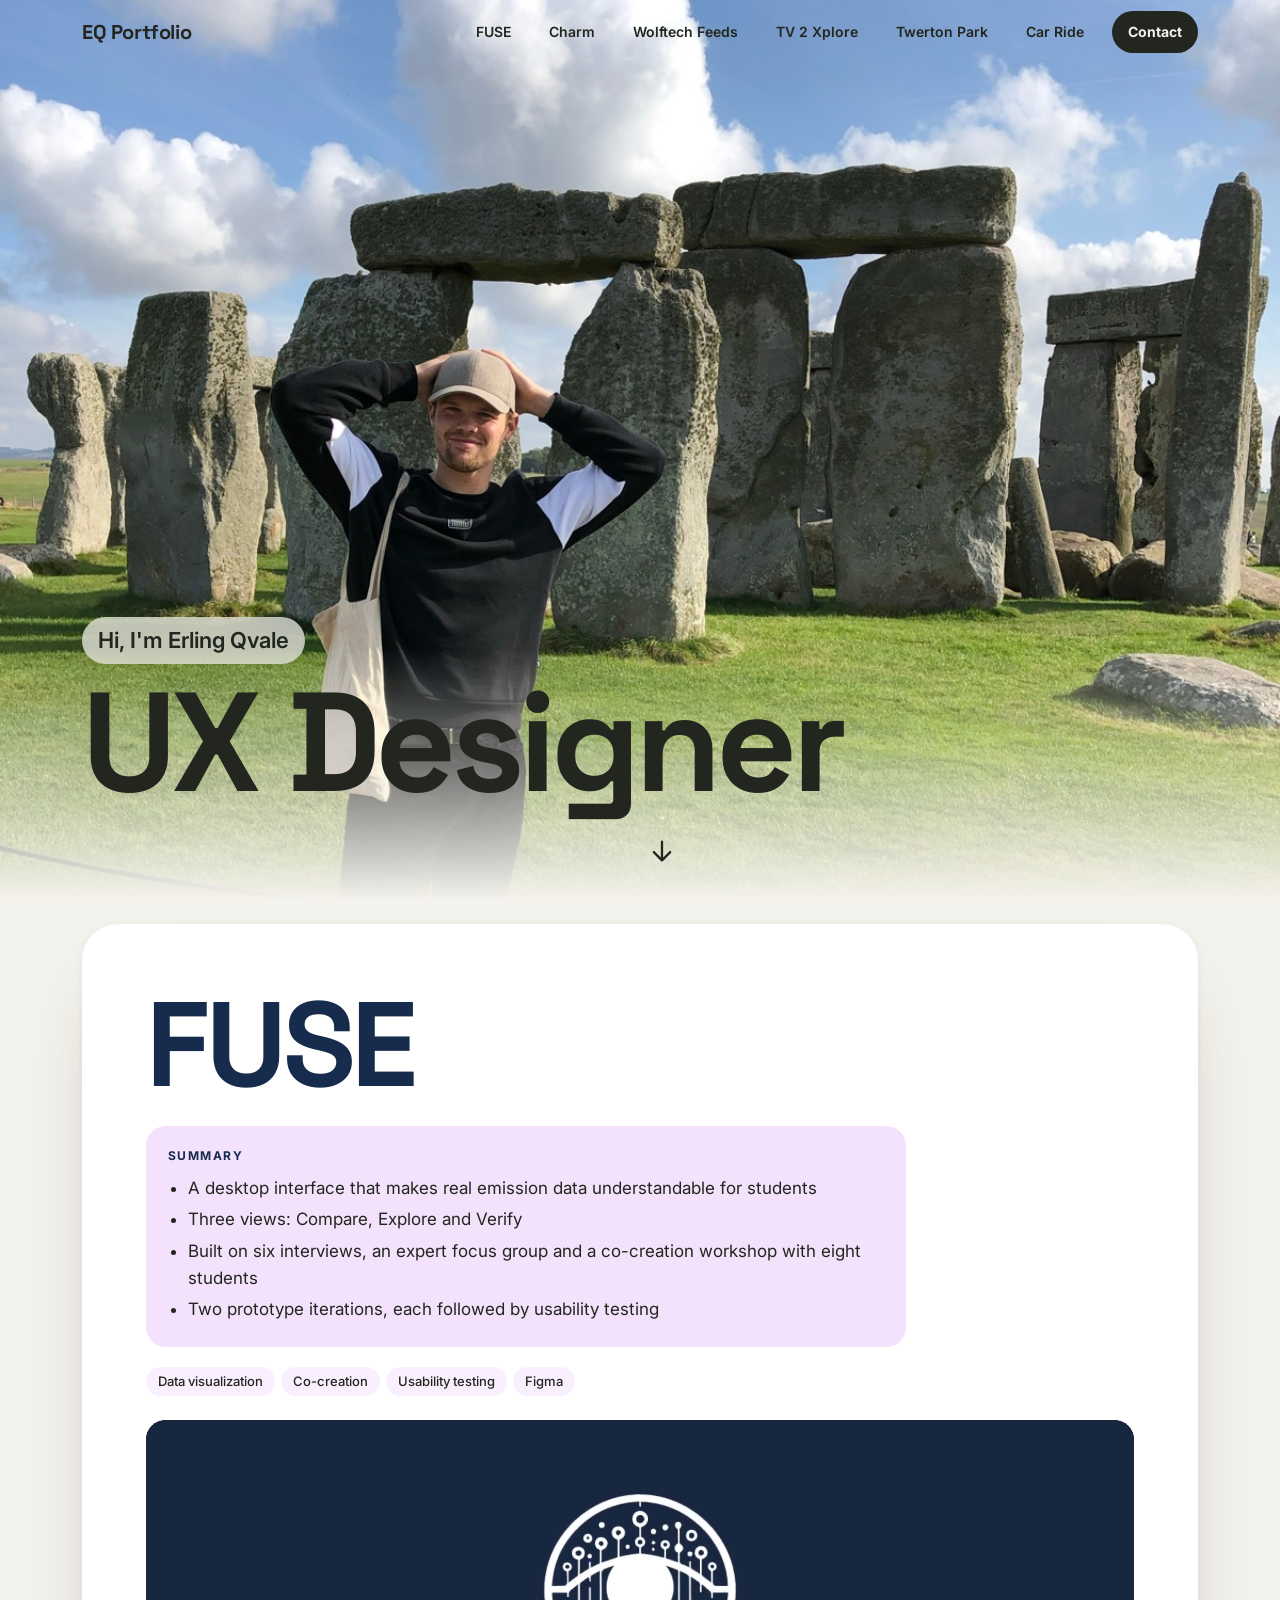
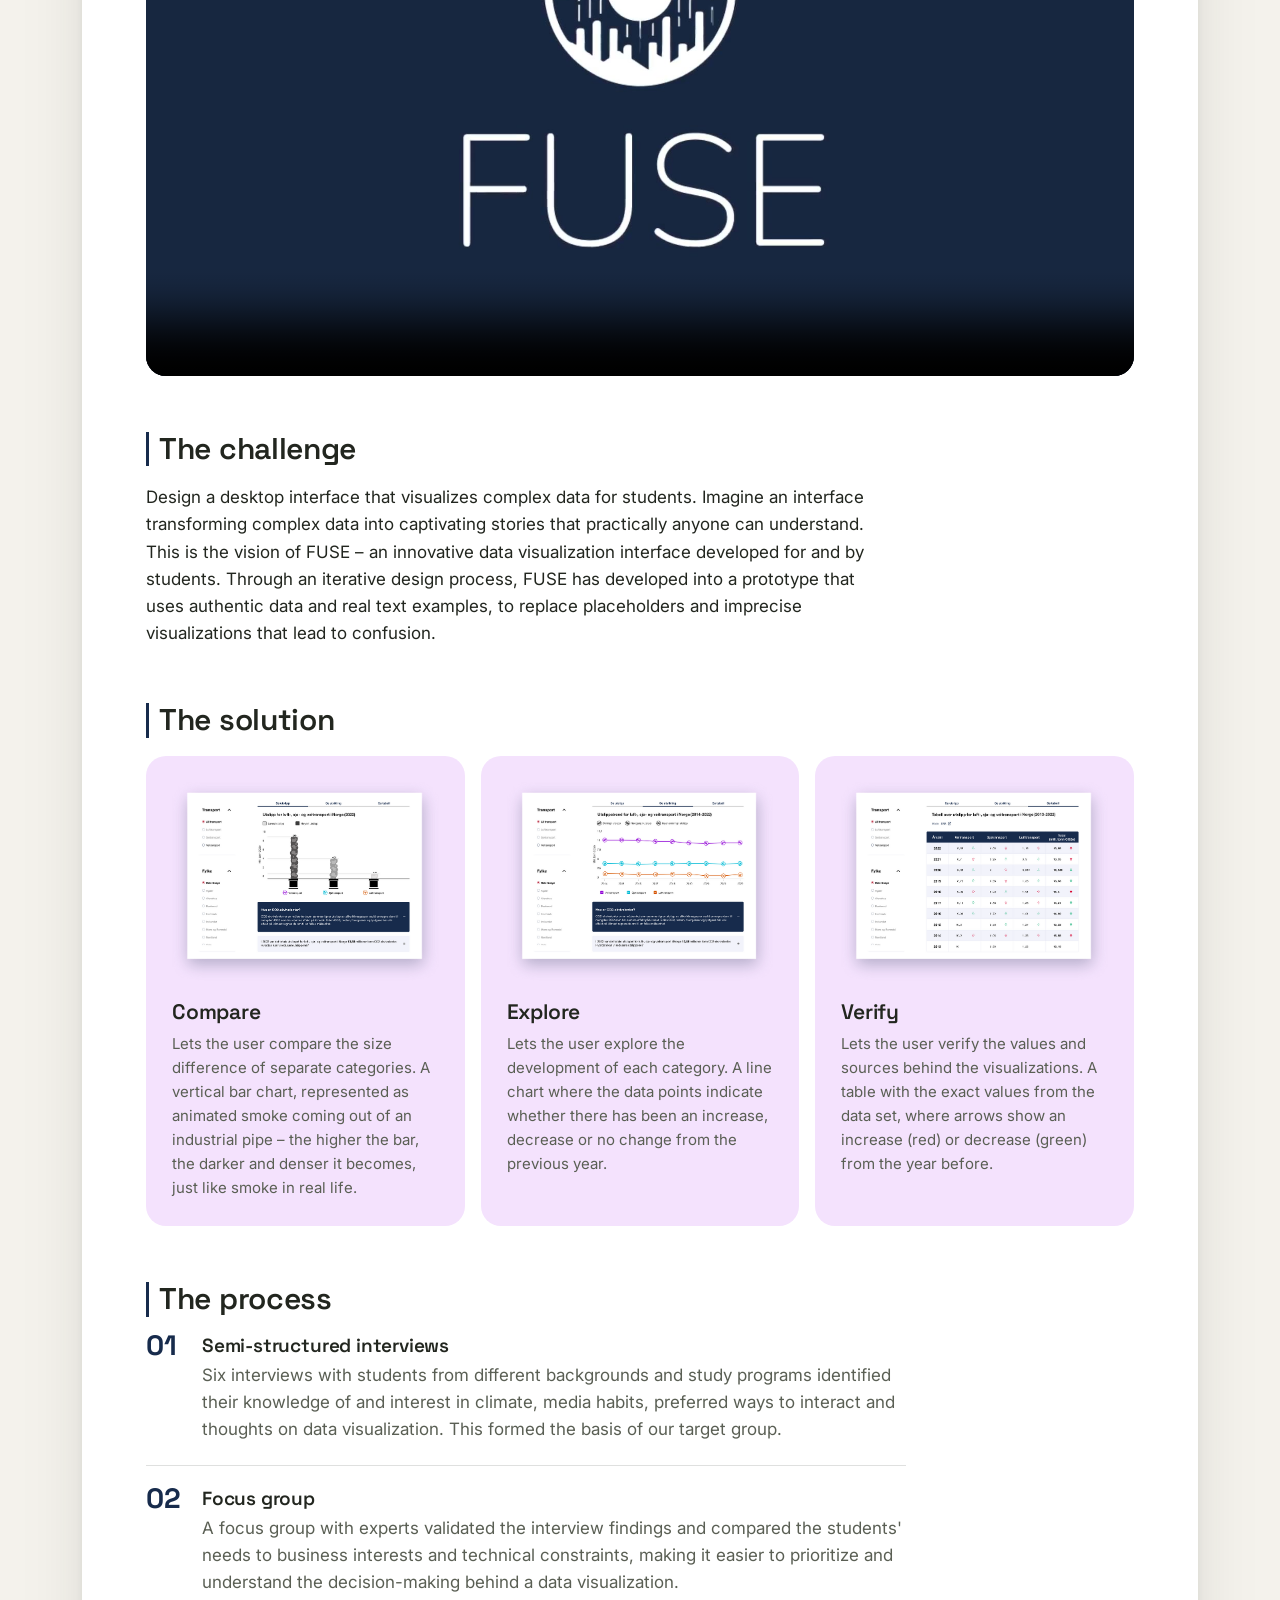
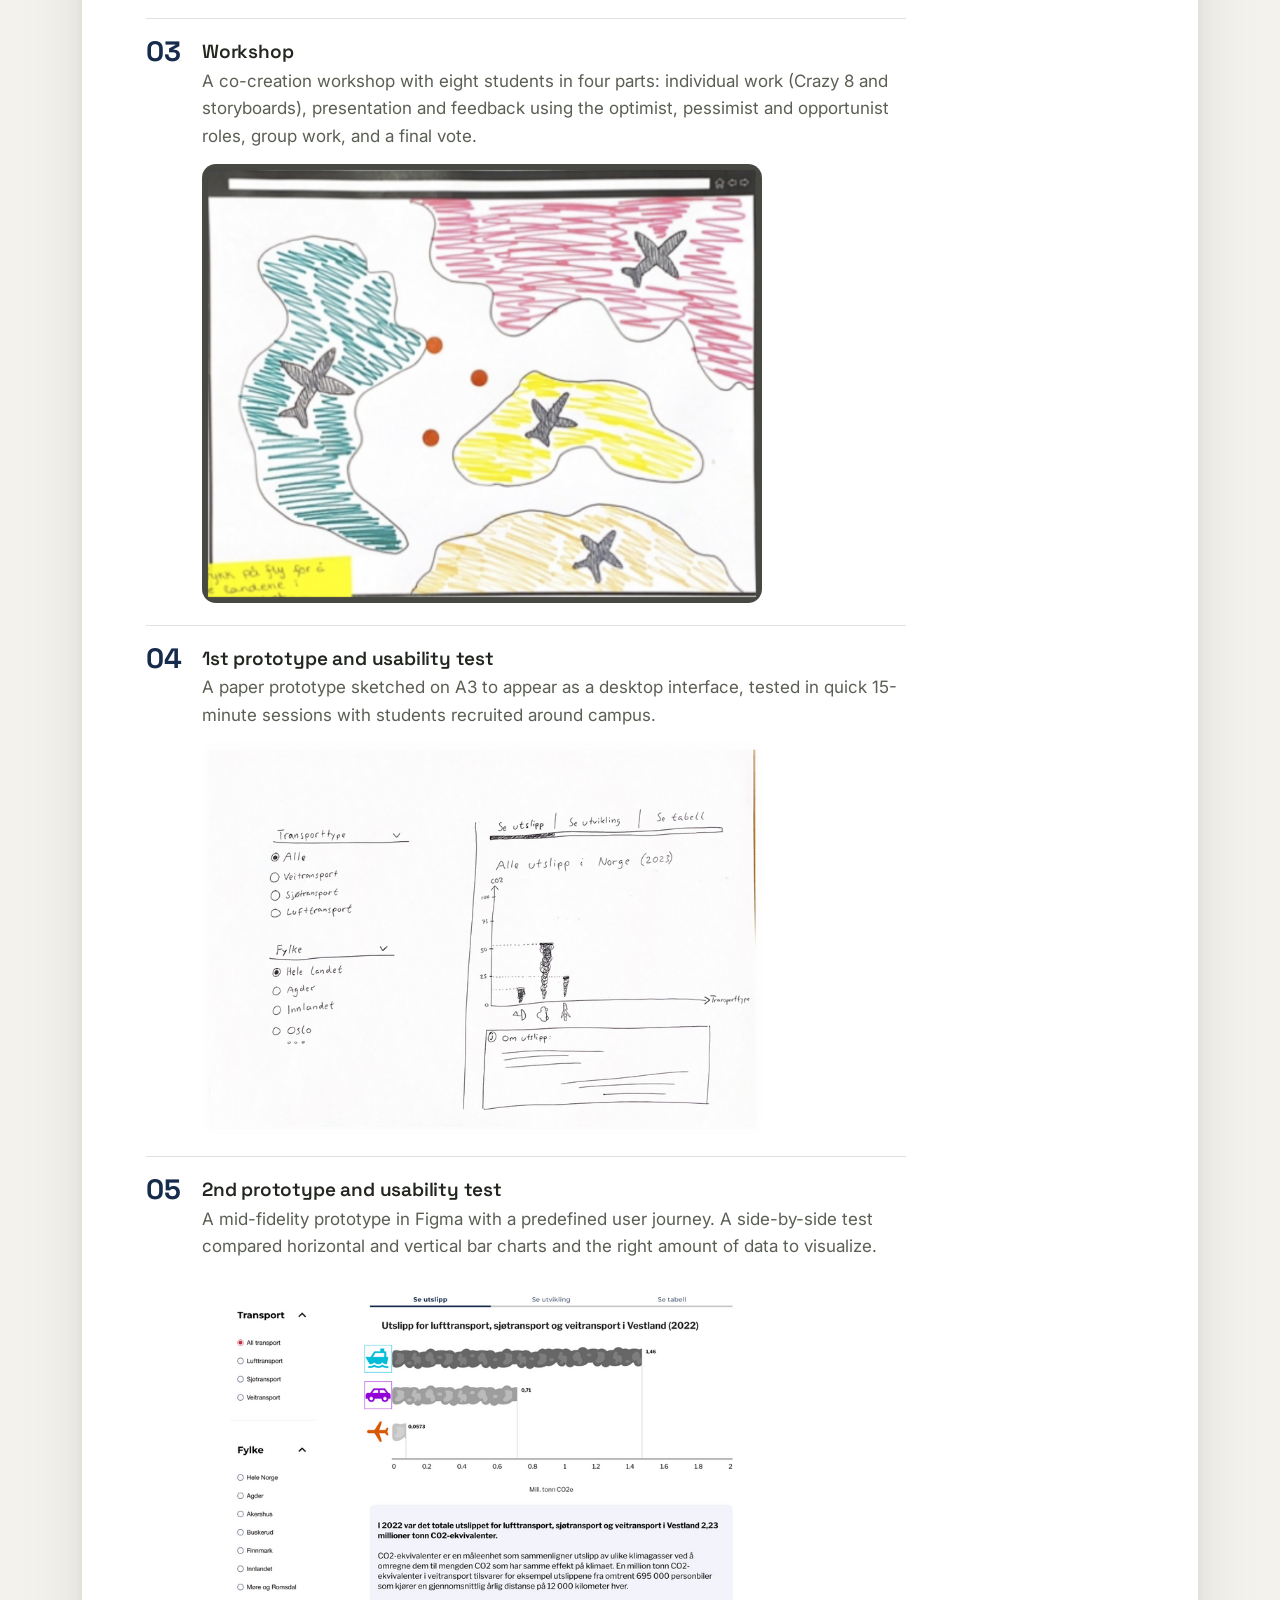
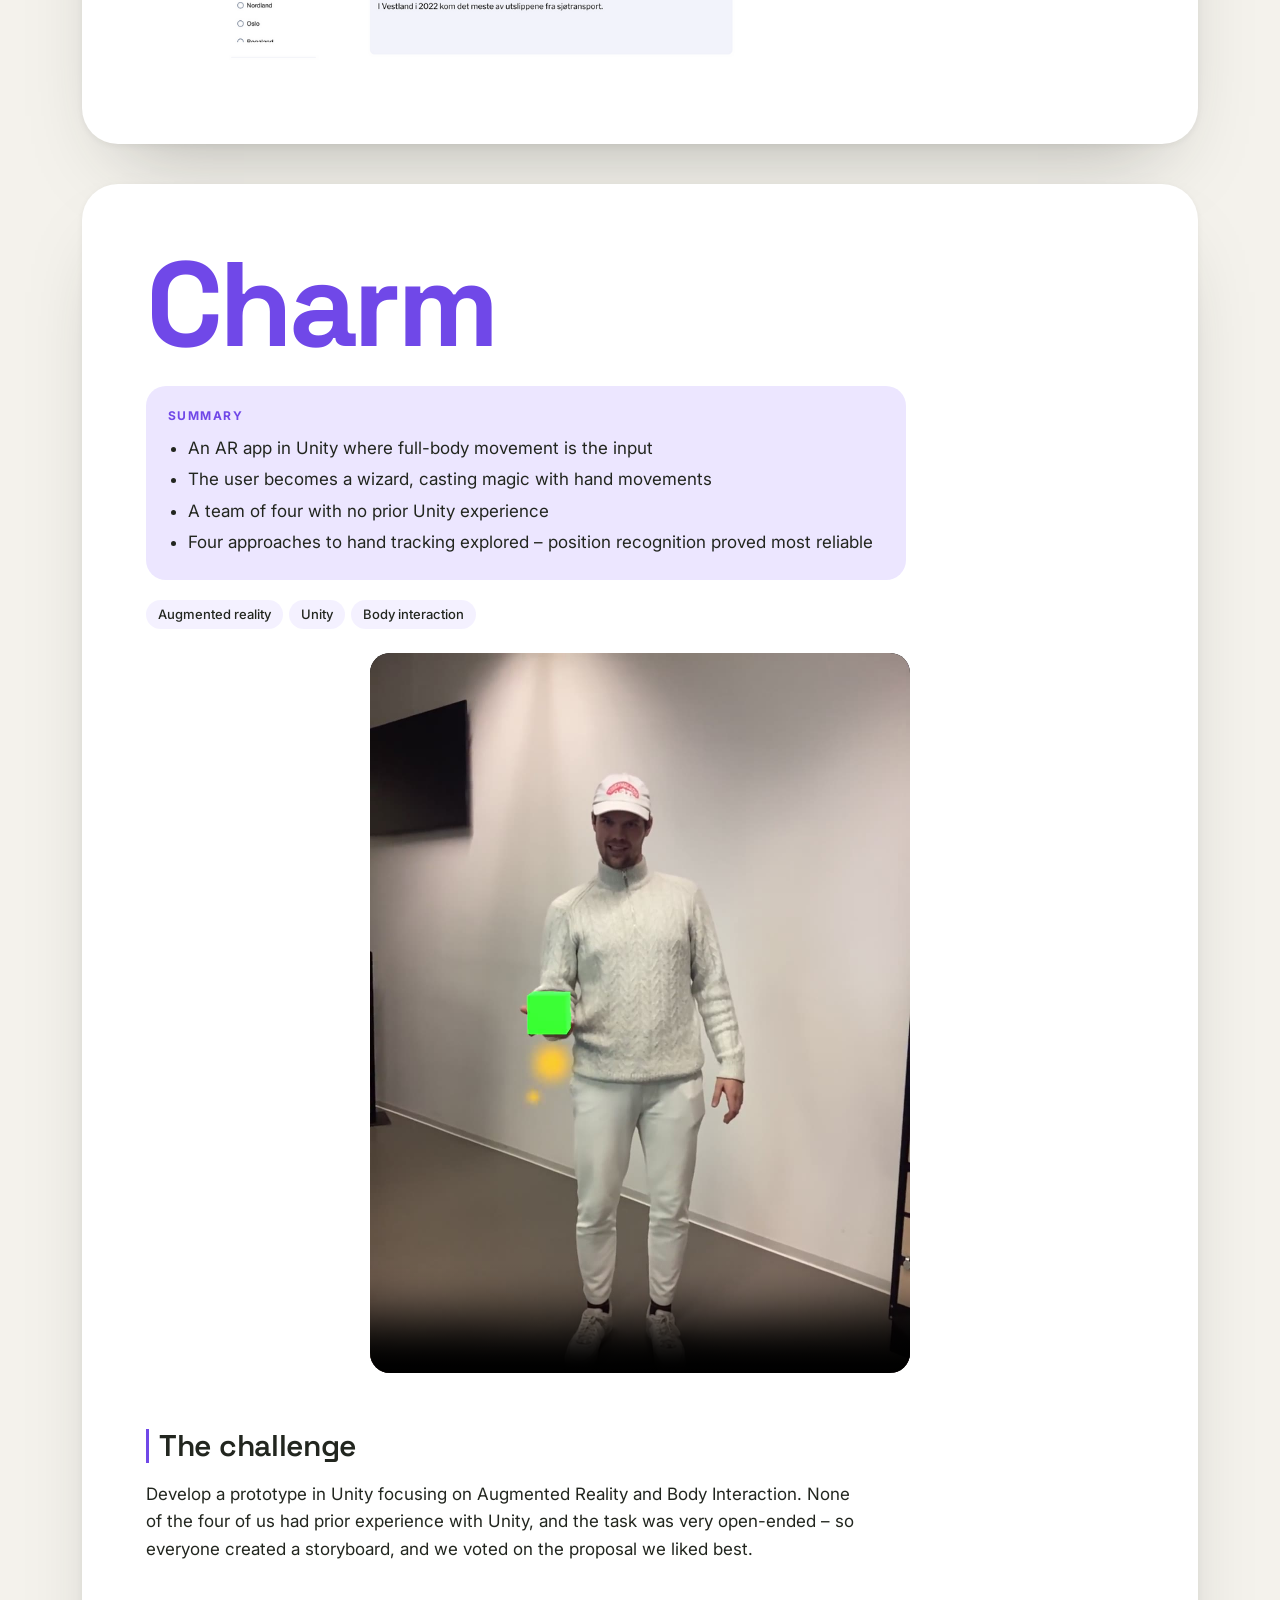
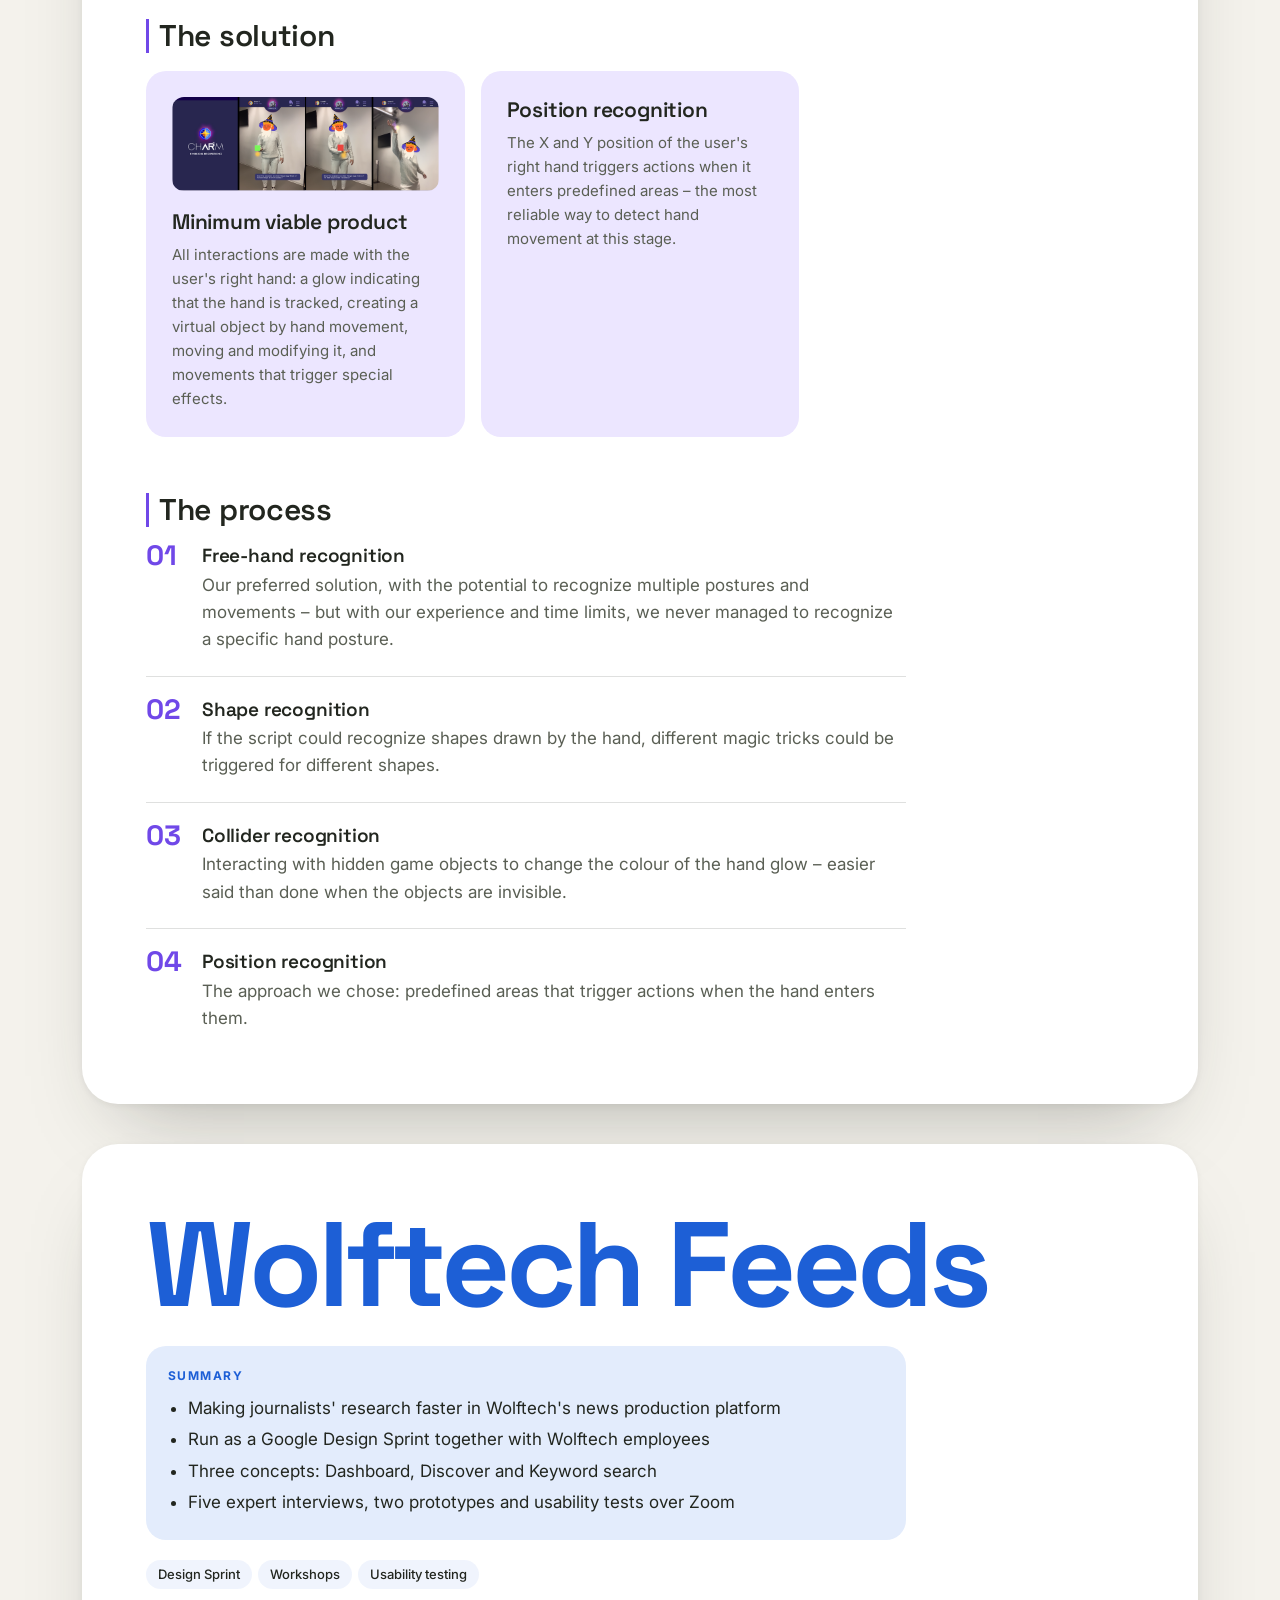
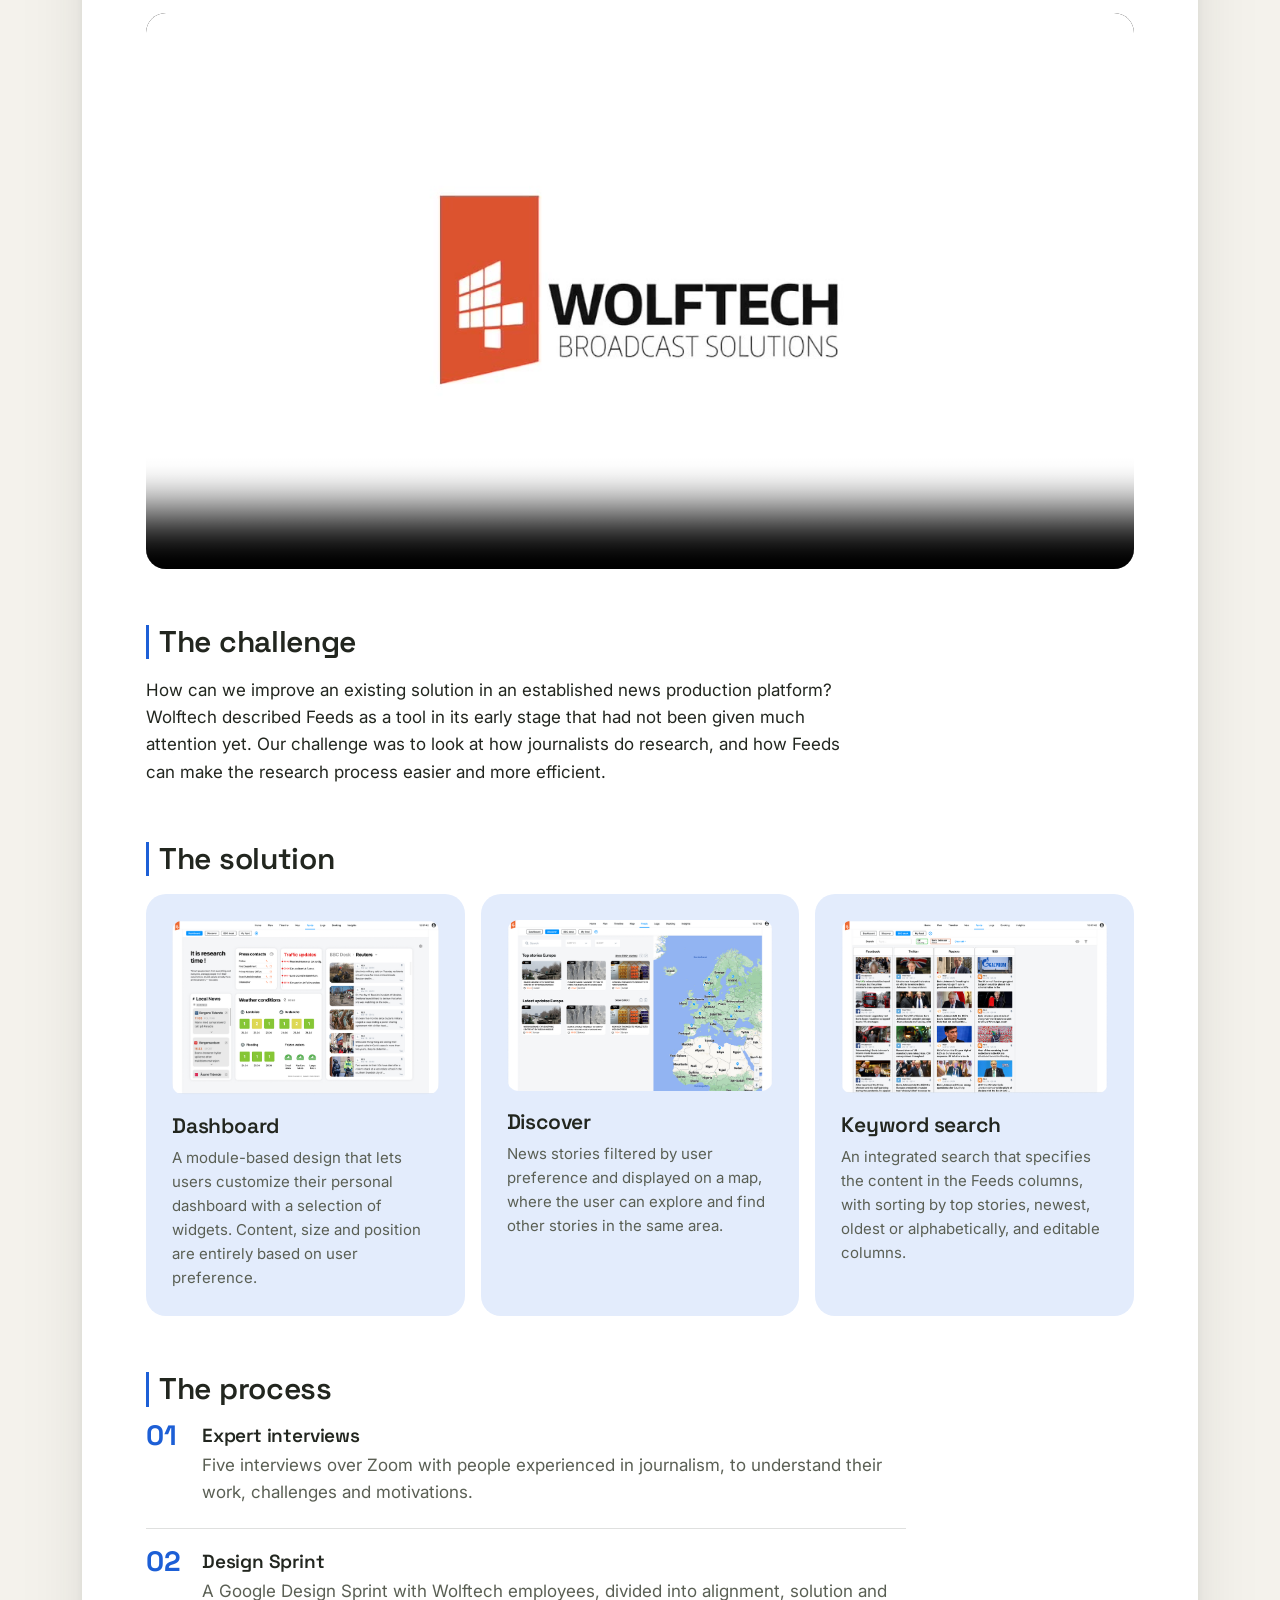
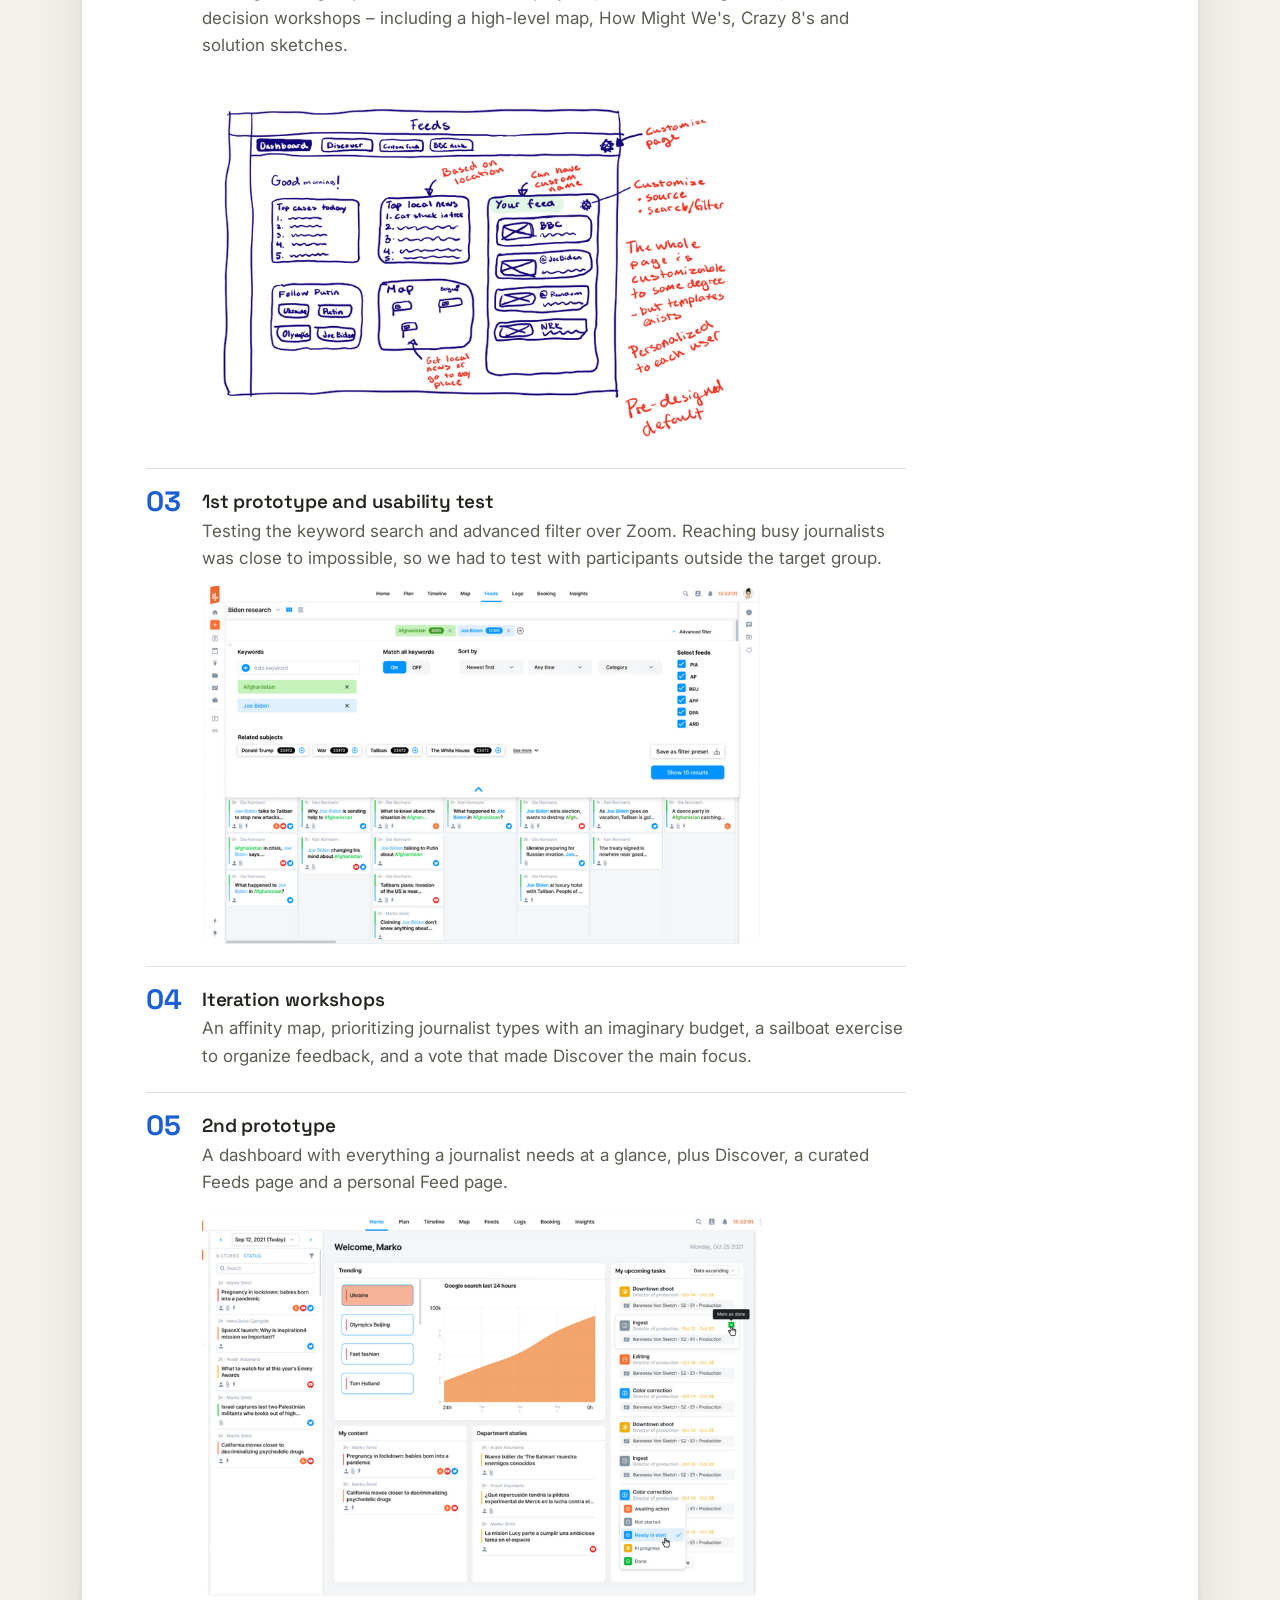
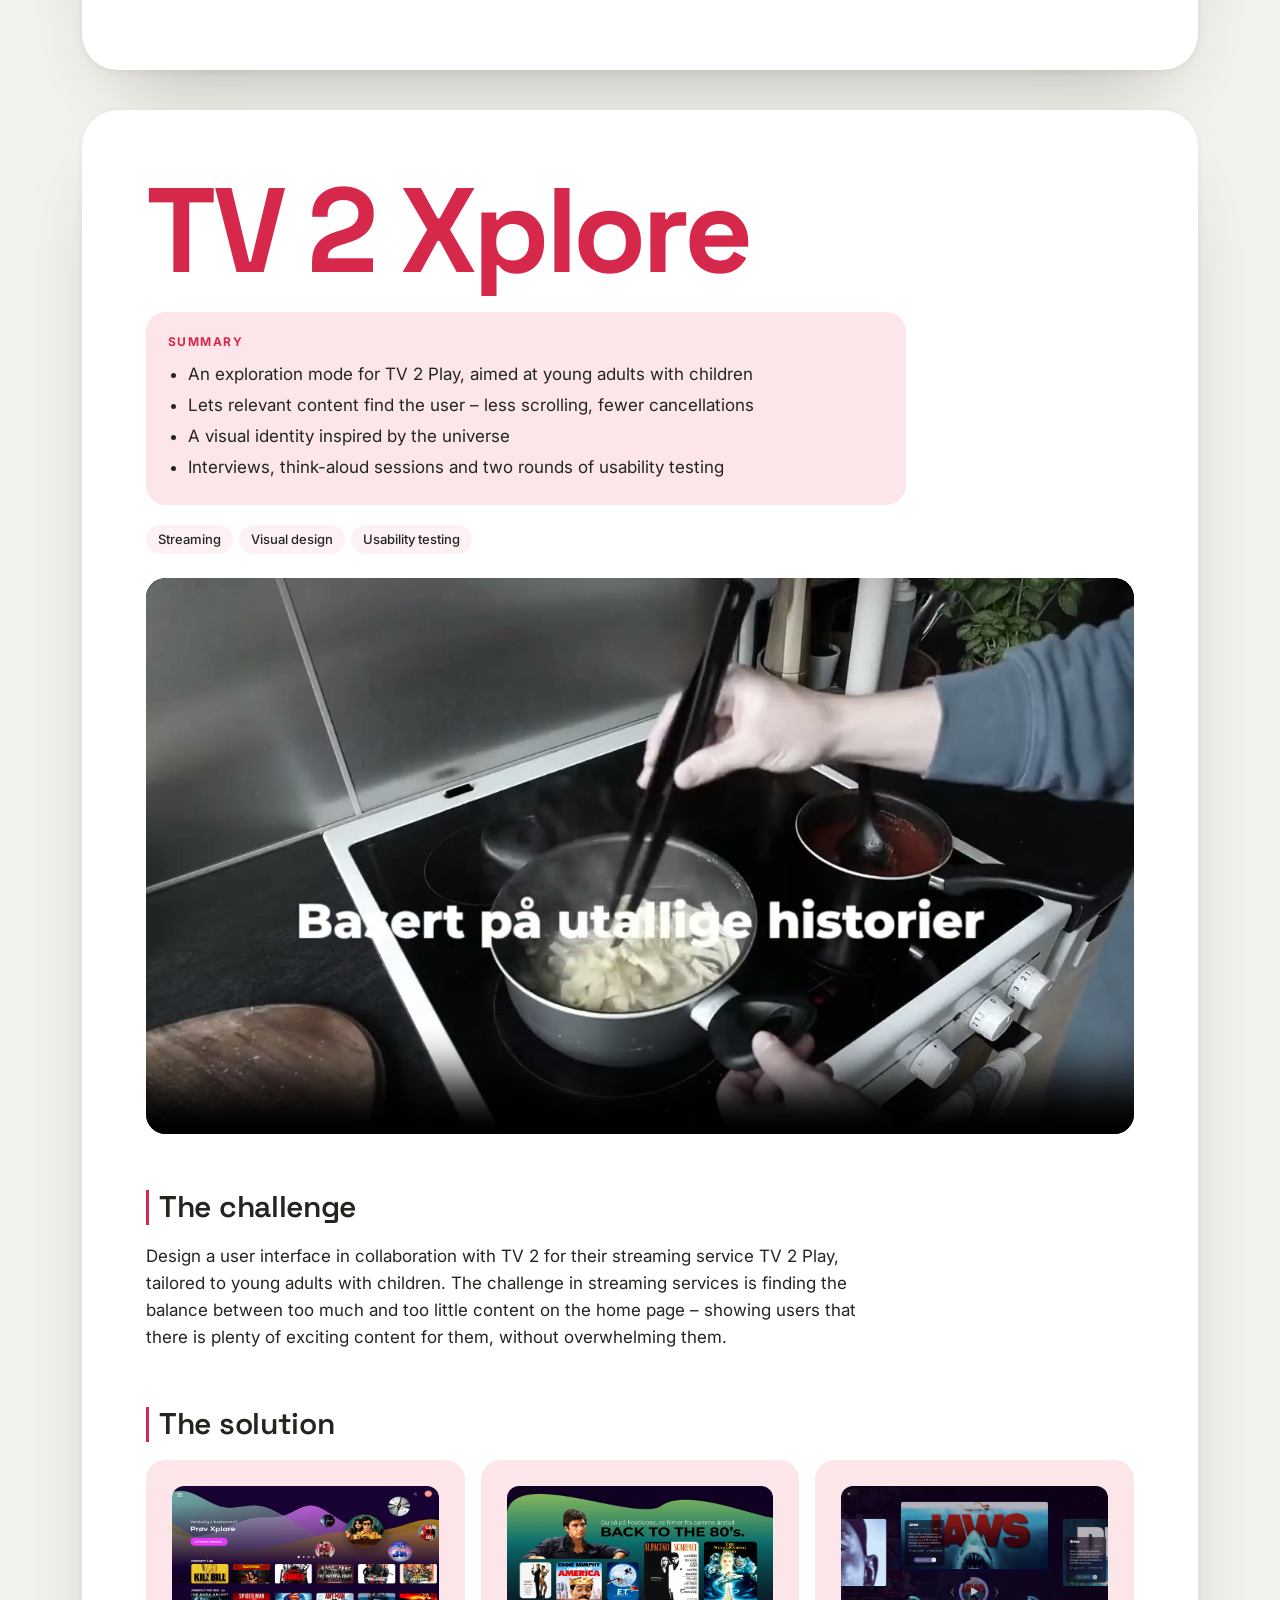
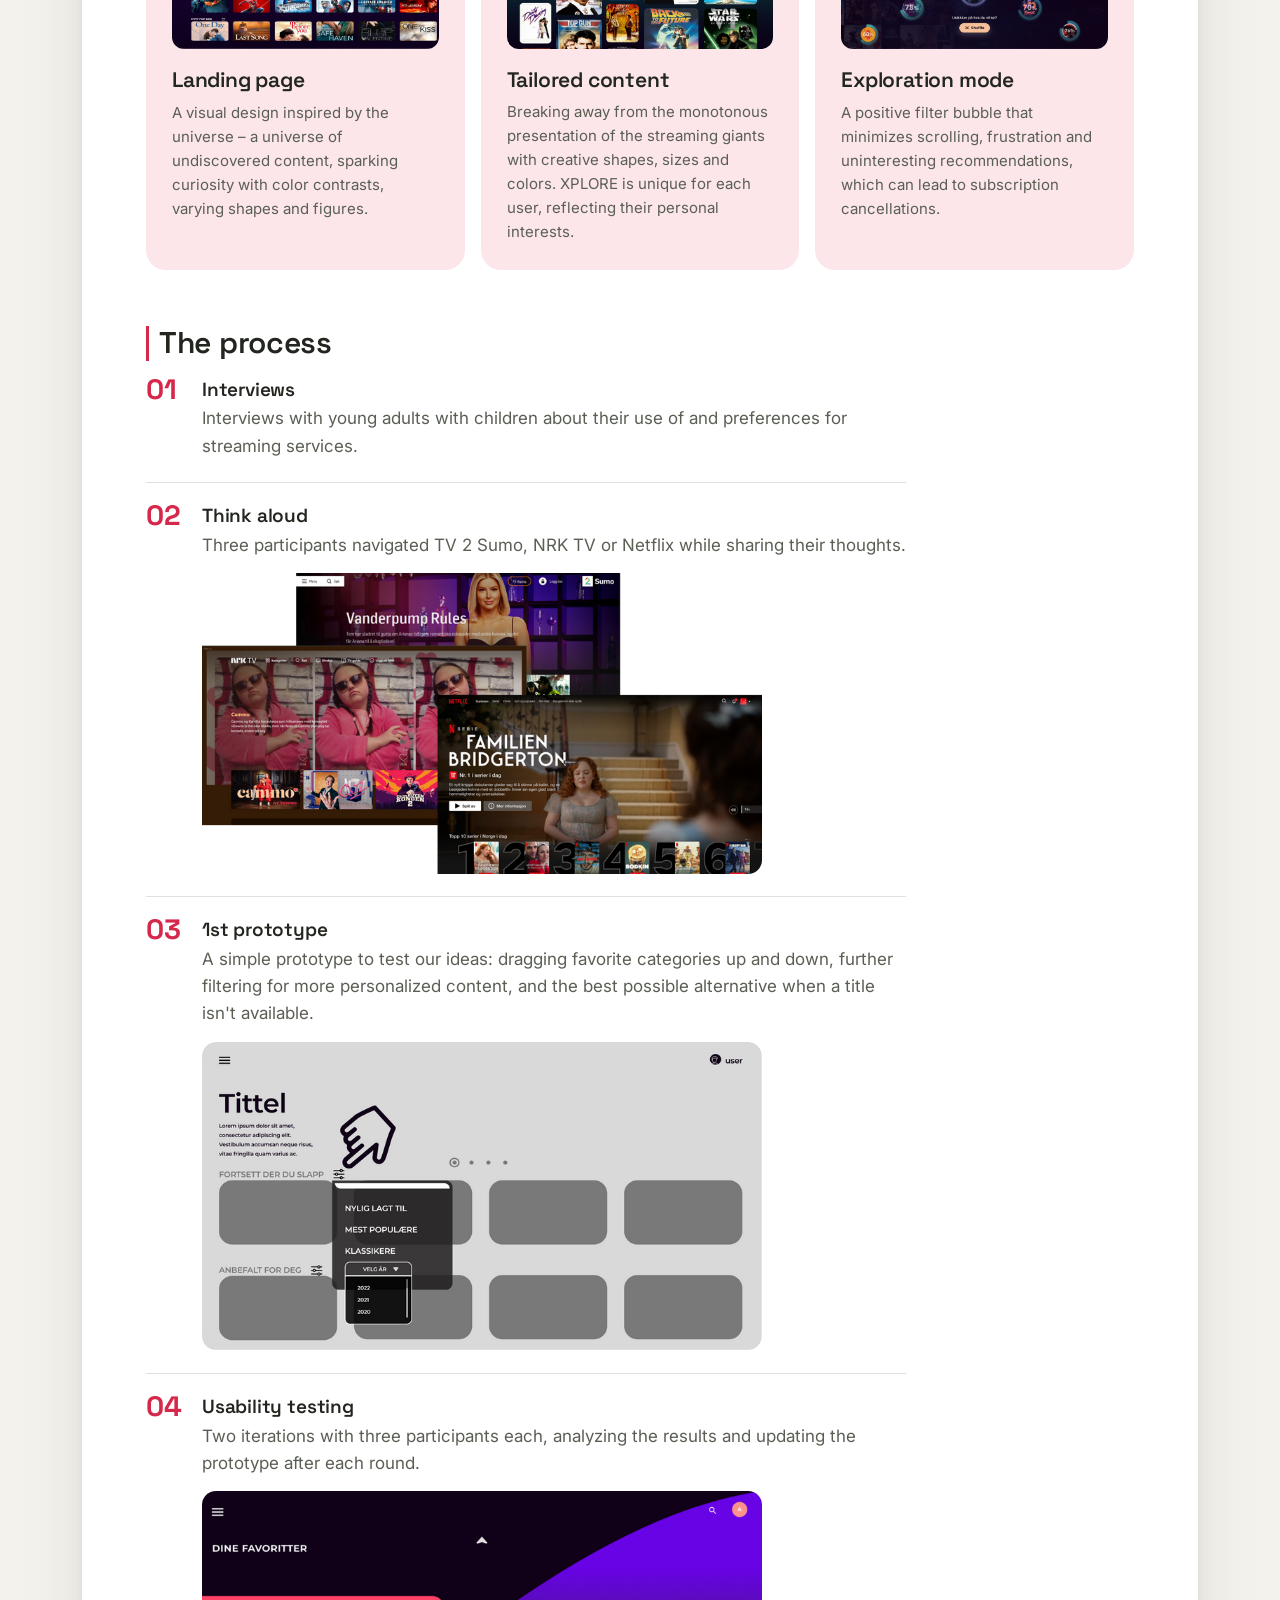
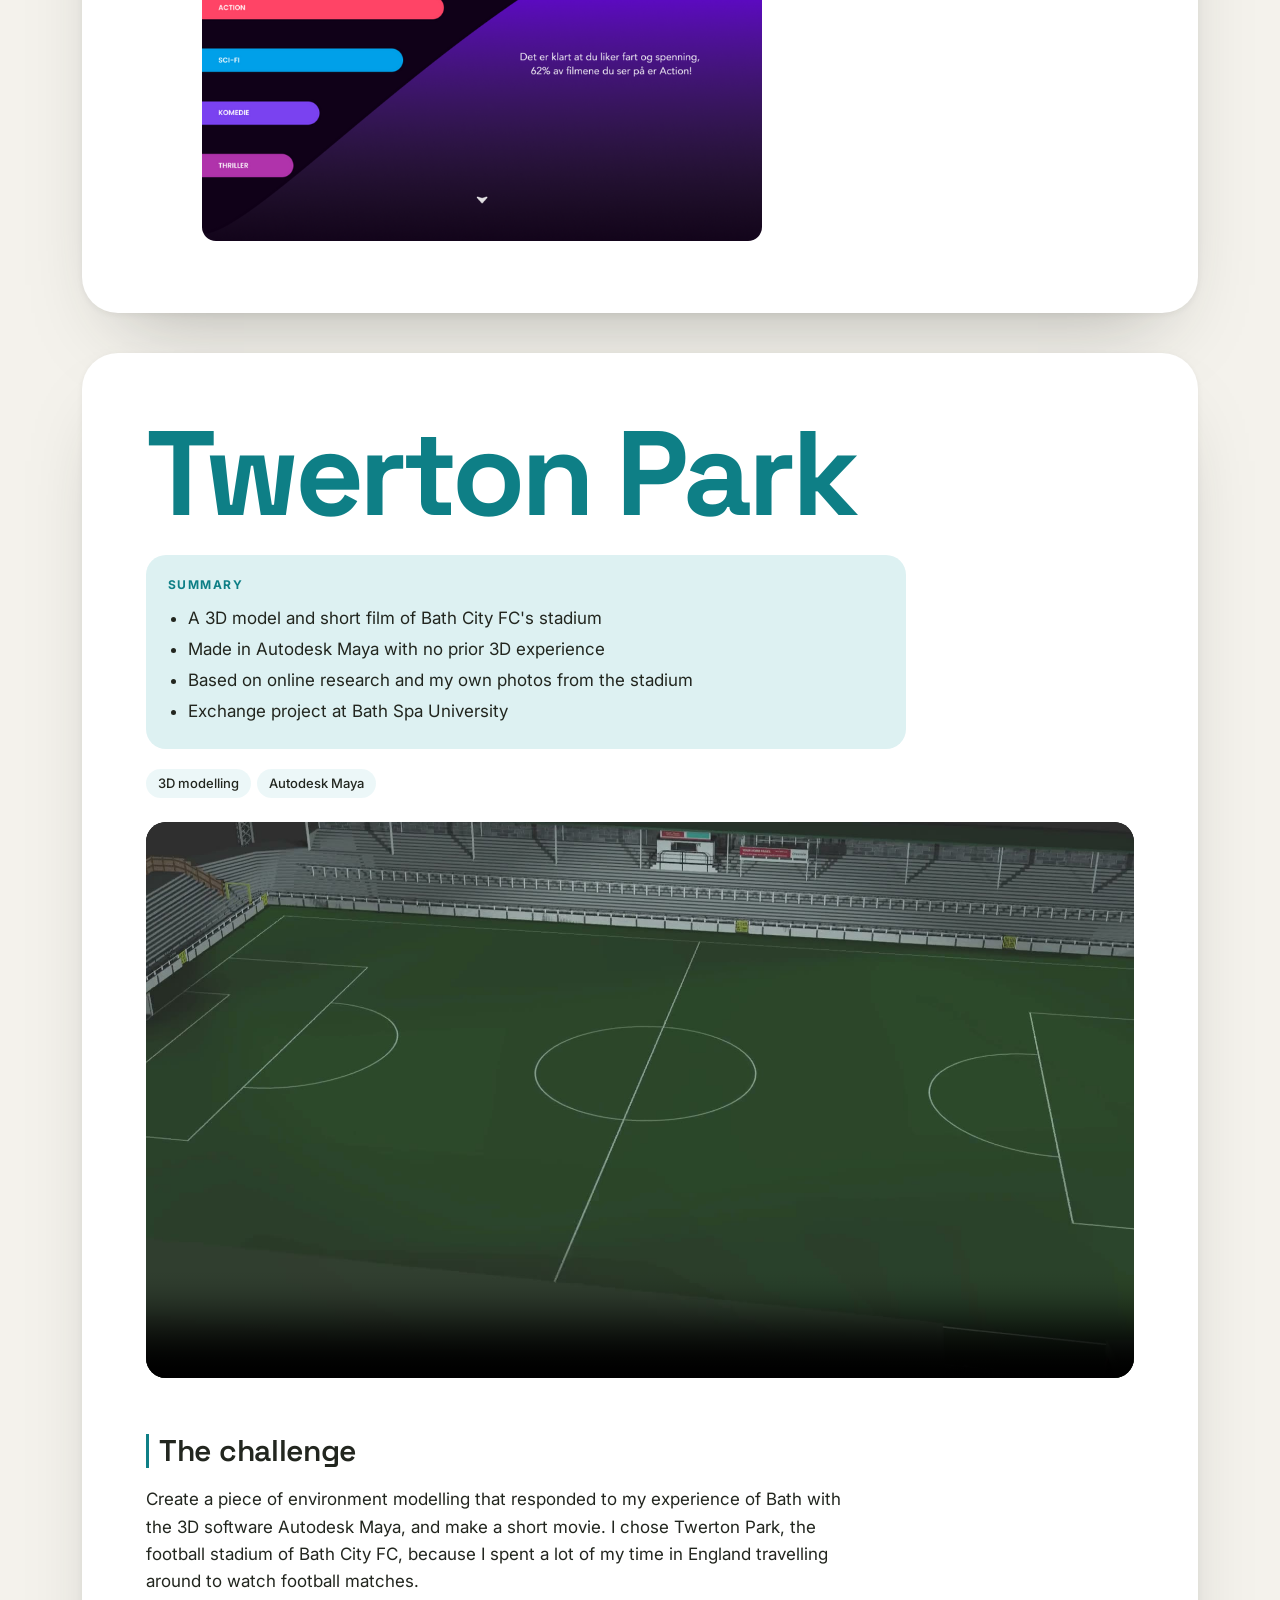
==== index.html @ bc64d729 "Add project videos, FUSE palette, copy-to-clipboard contact and thesis links - Compressed video for " ====
<!doctype html>
<html lang="en">
<head>
<meta charset="utf-8">
<meta name="viewport" content="width=device-width, initial-scale=1">
<title>Erling Qvale – Portfolio</title>
<meta name="description" content="UX designer at Tribia, working on Interaxo, with a master&#x27;s degree in Media and Interaction Design from the University of Bergen. I enjoy making the complex understandable – working across the whole design process, from interviews and workshops to prototypes and usability testing.">
<link rel="preconnect" href="https://fonts.googleapis.com">
<link rel="preconnect" href="https://fonts.gstatic.com" crossorigin>
<link rel="stylesheet" href="https://fonts.googleapis.com/css2?family=Space+Grotesk:wght@500;600;700&family=Inter:wght@400;500;600;700&display=swap">
<link rel="stylesheet" href="stil.css">
</head>
<body>
<nav class="toppmeny">
  <div class="bredde">
    <a class="navn" href="#top">EQ Portfolio</a>
    <button class="menyknapp" type="button" aria-label="Menu" aria-expanded="false" aria-controls="menyliste">
      <span></span><span></span><span></span>
    </button>
    <div class="menyliste" id="menyliste"><a href="#fuse" style="--aksent: #172B4C; --flate: #F4E2FD">FUSE</a><a href="#charm" style="--aksent: #7048e8; --flate: #ece6ff">Charm</a><a href="#wolftech-feeds" style="--aksent: #1d5fd6; --flate: #e3ecfc">Wolftech Feeds</a><a href="#tv2-xplore" style="--aksent: #d6284a; --flate: #fce6ea">TV 2 Xplore</a><a href="#twerton-park" style="--aksent: #0e7f86; --flate: #ddf1f2">Twerton Park</a><a href="#car-ride" style="--aksent: #b06a00; --flate: #fbefd9">Car Ride</a><a class="knapp" href="#contact">Contact</a></div>
  </div>
</nav>
<header class="topp" id="top">
  <img class="forsidebilde" src="bilder/generelt/stonehenge-1600.jpg"
    srcset="bilder/generelt/stonehenge-900.jpg 900w, bilder/generelt/stonehenge-1600.jpg 1600w, bilder/generelt/stonehenge-2400.jpg 2400w"
    sizes="(orientation: portrait) 150vh, 100vw" alt="" fetchpriority="high">
  <div class="bredde">
    <p class="hei">Hi, I'm Erling Qvale</p>
    <h1>UX Designer</h1>
  </div>
  <a class="nedpil" href="#fuse" aria-label="Scroll to projects">
    <svg viewBox="0 0 24 24" width="28" height="28" fill="none" stroke="currentColor" stroke-width="2" stroke-linecap="round" stroke-linejoin="round" aria-hidden="true"><path d="M12 4v16M5 13l7 7 7-7"/></svg>
  </a>
</header>
<main class="bredde">
  <section class="prosjekt ark" id="fuse" style="--aksent: #172B4C; --flate: #F4E2FD">
    <h2 class="stortord">FUSE</h2>
    <aside class="oppsummering"><p>Summary</p><ul><li>A desktop interface that makes real emission data understandable for students</li><li>Three views: Compare, Explore and Verify</li><li>Built on six interviews, an expert focus group and a co-creation workshop with eight students</li><li>Two prototype iterations, each followed by usability testing</li></ul></aside>
    <ul class="stikkord"><li>Data visualization</li><li>Co-creation</li><li>Usability testing</li><li>Figma</li></ul>
    <video class="video" src="bilder/fuse/video.mp4" poster="bilder/fuse/video.jpg" controls playsinline preload="none"></video>
    <h3>The challenge</h3>
    <p class="tekst">Design a desktop interface that visualizes complex data for students. Imagine an interface transforming complex data into captivating stories that practically anyone can understand. This is the vision of FUSE – an innovative data visualization interface developed for and by students. Through an iterative design process, FUSE has developed into a prototype that uses authentic data and real text examples, to replace placeholders and imprecise visualizations that lead to confusion.</p>
    <h3>The solution</h3><div class="rutenett"><div class="kort"><img src="bilder/fuse/compare.png" alt="Compare" loading="lazy"><h4>Compare</h4><p>Lets the user compare the size difference of separate categories. A vertical bar chart, represented as animated smoke coming out of an industrial pipe – the higher the bar, the darker and denser it becomes, just like smoke in real life.</p></div><div class="kort"><img src="bilder/fuse/explore.png" alt="Explore" loading="lazy"><h4>Explore</h4><p>Lets the user explore the development of each category. A line chart where the data points indicate whether there has been an increase, decrease or no change from the previous year.</p></div><div class="kort"><img src="bilder/fuse/verify.png" alt="Verify" loading="lazy"><h4>Verify</h4><p>Lets the user verify the values and sources behind the visualizations. A table with the exact values from the data set, where arrows show an increase (red) or decrease (green) from the year before.</p></div></div>
    <h3>The process</h3><ol class="prosess"><li><h4>Semi-structured interviews</h4><p>Six interviews with students from different backgrounds and study programs identified their knowledge of and interest in climate, media habits, preferred ways to interact and thoughts on data visualization. This formed the basis of our target group.</p></li><li><h4>Focus group</h4><p>A focus group with experts validated the interview findings and compared the students&#x27; needs to business interests and technical constraints, making it easier to prioritize and understand the decision-making behind a data visualization.</p></li><li><h4>Workshop</h4><p>A co-creation workshop with eight students in four parts: individual work (Crazy 8 and storyboards), presentation and feedback using the optimist, pessimist and opportunist roles, group work, and a final vote.</p><img src="bilder/fuse/workshop-sketches.png" alt="Workshop" loading="lazy"></li><li><h4>1st prototype and usability test</h4><p>A paper prototype sketched on A3 to appear as a desktop interface, tested in quick 15-minute sessions with students recruited around campus.</p><img src="bilder/fuse/paper-prototype.png" alt="1st prototype and usability test" loading="lazy"></li><li><h4>2nd prototype and usability test</h4><p>A mid-fidelity prototype in Figma with a predefined user journey. A side-by-side test compared horizontal and vertical bar charts and the right amount of data to visualize.</p><img src="bilder/fuse/mid-fi-prototype.png" alt="2nd prototype and usability test" loading="lazy"></li></ol>
  </section>
  <section class="prosjekt ark" id="charm" style="--aksent: #7048e8; --flate: #ece6ff">
    <h2 class="stortord">Charm</h2>
    <aside class="oppsummering"><p>Summary</p><ul><li>An AR app in Unity where full-body movement is the input</li><li>The user becomes a wizard, casting magic with hand movements</li><li>A team of four with no prior Unity experience</li><li>Four approaches to hand tracking explored – position recognition proved most reliable</li></ul></aside>
    <ul class="stikkord"><li>Augmented reality</li><li>Unity</li><li>Body interaction</li></ul>
    <video class="video" src="bilder/charm/video.mp4" poster="bilder/charm/video.jpg" controls playsinline preload="none"></video>
    <h3>The challenge</h3>
    <p class="tekst">Develop a prototype in Unity focusing on Augmented Reality and Body Interaction. None of the four of us had prior experience with Unity, and the task was very open-ended – so everyone created a storyboard, and we voted on the proposal we liked best.</p>
    <h3>The solution</h3><div class="rutenett"><div class="kort"><img src="bilder/charm/ar-screens.png" alt="Minimum viable product" loading="lazy"><h4>Minimum viable product</h4><p>All interactions are made with the user&#x27;s right hand: a glow indicating that the hand is tracked, creating a virtual object by hand movement, moving and modifying it, and movements that trigger special effects.</p></div><div class="kort"><h4>Position recognition</h4><p>The X and Y position of the user&#x27;s right hand triggers actions when it enters predefined areas – the most reliable way to detect hand movement at this stage.</p></div></div>
    <h3>The process</h3><ol class="prosess"><li><h4>Free-hand recognition</h4><p>Our preferred solution, with the potential to recognize multiple postures and movements – but with our experience and time limits, we never managed to recognize a specific hand posture.</p></li><li><h4>Shape recognition</h4><p>If the script could recognize shapes drawn by the hand, different magic tricks could be triggered for different shapes.</p></li><li><h4>Collider recognition</h4><p>Interacting with hidden game objects to change the colour of the hand glow – easier said than done when the objects are invisible.</p></li><li><h4>Position recognition</h4><p>The approach we chose: predefined areas that trigger actions when the hand enters them.</p></li></ol>
  </section>
  <section class="prosjekt ark" id="wolftech-feeds" style="--aksent: #1d5fd6; --flate: #e3ecfc">
    <h2 class="stortord">Wolftech Feeds</h2>
    <aside class="oppsummering"><p>Summary</p><ul><li>Making journalists&#x27; research faster in Wolftech&#x27;s news production platform</li><li>Run as a Google Design Sprint together with Wolftech employees</li><li>Three concepts: Dashboard, Discover and Keyword search</li><li>Five expert interviews, two prototypes and usability tests over Zoom</li></ul></aside>
    <ul class="stikkord"><li>Design Sprint</li><li>Workshops</li><li>Usability testing</li></ul>
    <video class="video" src="bilder/wolftech-feeds/video.mp4" poster="bilder/wolftech-feeds/video.jpg" controls playsinline preload="none"></video>
    <h3>The challenge</h3>
    <p class="tekst">How can we improve an existing solution in an established news production platform? Wolftech described Feeds as a tool in its early stage that had not been given much attention yet. Our challenge was to look at how journalists do research, and how Feeds can make the research process easier and more efficient.</p>
    <h3>The solution</h3><div class="rutenett"><div class="kort"><img src="bilder/wolftech-feeds/dashboard.png" alt="Dashboard" loading="lazy"><h4>Dashboard</h4><p>A module-based design that lets users customize their personal dashboard with a selection of widgets. Content, size and position are entirely based on user preference.</p></div><div class="kort"><img src="bilder/wolftech-feeds/discover.png" alt="Discover" loading="lazy"><h4>Discover</h4><p>News stories filtered by user preference and displayed on a map, where the user can explore and find other stories in the same area.</p></div><div class="kort"><img src="bilder/wolftech-feeds/keyword-search.png" alt="Keyword search" loading="lazy"><h4>Keyword search</h4><p>An integrated search that specifies the content in the Feeds columns, with sorting by top stories, newest, oldest or alphabetically, and editable columns.</p></div></div>
    <h3>The process</h3><ol class="prosess"><li><h4>Expert interviews</h4><p>Five interviews over Zoom with people experienced in journalism, to understand their work, challenges and motivations.</p></li><li><h4>Design Sprint</h4><p>A Google Design Sprint with Wolftech employees, divided into alignment, solution and decision workshops – including a high-level map, How Might We&#x27;s, Crazy 8&#x27;s and solution sketches.</p><img src="bilder/wolftech-feeds/sprint-sketch.png" alt="Design Sprint" loading="lazy"></li><li><h4>1st prototype and usability test</h4><p>Testing the keyword search and advanced filter over Zoom. Reaching busy journalists was close to impossible, so we had to test with participants outside the target group.</p><img src="bilder/wolftech-feeds/first-prototype.png" alt="1st prototype and usability test" loading="lazy"></li><li><h4>Iteration workshops</h4><p>An affinity map, prioritizing journalist types with an imaginary budget, a sailboat exercise to organize feedback, and a vote that made Discover the main focus.</p></li><li><h4>2nd prototype</h4><p>A dashboard with everything a journalist needs at a glance, plus Discover, a curated Feeds page and a personal Feed page.</p><img src="bilder/wolftech-feeds/second-prototype.png" alt="2nd prototype" loading="lazy"></li></ol>
  </section>
  <section class="prosjekt ark" id="tv2-xplore" style="--aksent: #d6284a; --flate: #fce6ea">
    <h2 class="stortord">TV 2 Xplore</h2>
    <aside class="oppsummering"><p>Summary</p><ul><li>An exploration mode for TV 2 Play, aimed at young adults with children</li><li>Lets relevant content find the user – less scrolling, fewer cancellations</li><li>A visual identity inspired by the universe</li><li>Interviews, think-aloud sessions and two rounds of usability testing</li></ul></aside>
    <ul class="stikkord"><li>Streaming</li><li>Visual design</li><li>Usability testing</li></ul>
    <video class="video" src="bilder/tv2-xplore/video.mp4" poster="bilder/tv2-xplore/video.jpg" controls playsinline preload="none"></video>
    <h3>The challenge</h3>
    <p class="tekst">Design a user interface in collaboration with TV 2 for their streaming service TV 2 Play, tailored to young adults with children. The challenge in streaming services is finding the balance between too much and too little content on the home page – showing users that there is plenty of exciting content for them, without overwhelming them.</p>
    <h3>The solution</h3><div class="rutenett"><div class="kort"><img src="bilder/tv2-xplore/landing.png" alt="Landing page" loading="lazy"><h4>Landing page</h4><p>A visual design inspired by the universe – a universe of undiscovered content, sparking curiosity with color contrasts, varying shapes and figures.</p></div><div class="kort"><img src="bilder/tv2-xplore/tailored.png" alt="Tailored content" loading="lazy"><h4>Tailored content</h4><p>Breaking away from the monotonous presentation of the streaming giants with creative shapes, sizes and colors. XPLORE is unique for each user, reflecting their personal interests.</p></div><div class="kort"><img src="bilder/tv2-xplore/exploration.png" alt="Exploration mode" loading="lazy"><h4>Exploration mode</h4><p>A positive filter bubble that minimizes scrolling, frustration and uninteresting recommendations, which can lead to subscription cancellations.</p></div></div>
    <h3>The process</h3><ol class="prosess"><li><h4>Interviews</h4><p>Interviews with young adults with children about their use of and preferences for streaming services.</p></li><li><h4>Think aloud</h4><p>Three participants navigated TV 2 Sumo, NRK TV or Netflix while sharing their thoughts.</p><img src="bilder/tv2-xplore/think-aloud.png" alt="Think aloud" loading="lazy"></li><li><h4>1st prototype</h4><p>A simple prototype to test our ideas: dragging favorite categories up and down, further filtering for more personalized content, and the best possible alternative when a title isn&#x27;t available.</p><img src="bilder/tv2-xplore/first-prototype.png" alt="1st prototype" loading="lazy"></li><li><h4>Usability testing</h4><p>Two iterations with three participants each, analyzing the results and updating the prototype after each round.</p><img src="bilder/tv2-xplore/favourites.png" alt="Usability testing" loading="lazy"></li></ol>
  </section>
  <section class="prosjekt ark" id="twerton-park" style="--aksent: #0e7f86; --flate: #ddf1f2">
    <h2 class="stortord">Twerton Park</h2>
    <aside class="oppsummering"><p>Summary</p><ul><li>A 3D model and short film of Bath City FC&#x27;s stadium</li><li>Made in Autodesk Maya with no prior 3D experience</li><li>Based on online research and my own photos from the stadium</li><li>Exchange project at Bath Spa University</li></ul></aside>
    <ul class="stikkord"><li>3D modelling</li><li>Autodesk Maya</li></ul>
    <video class="video" src="bilder/twerton-park/video.mp4" poster="bilder/twerton-park/video.jpg" controls playsinline preload="none"></video>
    <h3>The challenge</h3>
    <p class="tekst">Create a piece of environment modelling that responded to my experience of Bath with the 3D software Autodesk Maya, and make a short movie. I chose Twerton Park, the football stadium of Bath City FC, because I spent a lot of my time in England travelling around to watch football matches.</p>
    
    <h3>The process</h3><ol class="prosess"><li><h4>Research</h4><p>Gathered pictures of Twerton Park from the web and visited the stadium myself to take pictures.</p></li><li><h4>Polygonal modelling</h4><p>With no prior 3D experience, I learned Maya&#x27;s most important features through a tutorial from our tutor and built the model using polygonal modelling.</p></li></ol>
  </section>
  <section class="prosjekt ark" id="car-ride" style="--aksent: #b06a00; --flate: #fbefd9">
    <h2 class="stortord">Car Ride</h2>
    <aside class="oppsummering"><p>Summary</p><ul><li>A landscape and short film of a car driving through it</li><li>Modelled in Cinema 4D and edited in Adobe After Effects</li><li>Car, road, bridge and landscape – plus a boat, a house and flowers</li><li>Exchange project at Bath Spa University</li></ul></aside>
    <ul class="stikkord"><li>3D</li><li>Cinema 4D</li><li>After Effects</li></ul>
    <video class="video" src="bilder/car-ride/video.mp4" poster="bilder/car-ride/video.jpg" controls playsinline preload="none"></video>
    <h3>The challenge</h3>
    <p class="tekst">Create a landscape of our own choice and make a short film with a car driving through the landscape. We used Cinema 4D during the last three weeks of the course, after being introduced to Adobe Animate and Adobe After Effects.</p>
    
    <h3>The process</h3><ol class="prosess"><li><h4>Car and road</h4><p>Started with the car and the road, and worked on getting the car to drive smoothly – the most difficult part was getting it over the bridge.</p></li><li><h4>Landscape</h4><p>Added mountains, grass, water, trees and stones – and since it took less time than expected, also a boat, a house and flowers.</p></li><li><h4>Film</h4><p>Placed cameras in the scene, made different clips and rendered the short film in Adobe After Effects.</p></li></ol>
  </section>
  <section class="kontaktseksjon" id="contact">
    <div class="kontaktinnhold">
      <h2>Let's connect</h2>
      <ul class="kontaktknapper"><li><a href="https://www.linkedin.com/in/erling-qvale-18190717b/" target="_blank" rel="noopener"><svg viewBox="0 0 24 24" width="18" height="18" fill="currentColor" aria-hidden="true"><path d="M20.45 20.45h-3.56v-5.57c0-1.33-.02-3.04-1.85-3.04-1.85 0-2.14 1.45-2.14 2.94v5.67H9.35V9h3.41v1.56h.05c.48-.9 1.64-1.85 3.37-1.85 3.6 0 4.27 2.37 4.27 5.46v6.28zM5.34 7.43a2.06 2.06 0 1 1 0-4.13 2.06 2.06 0 0 1 0 4.13zM7.12 20.45H3.56V9h3.56v11.45zM22.22 0H1.77C.79 0 0 .77 0 1.73v20.54C0 23.23.79 24 1.77 24h20.45c.98 0 1.78-.77 1.78-1.73V1.73C24 .77 23.2 0 22.22 0z"/></svg>LinkedIn</a></li><li><a href="mailto:erling.qvale@icloud.com" data-kopier="erling.qvale@icloud.com">erling.qvale@icloud.com</a></li><li><a href="tel:+4746822505" data-kopier="+47 468 22 505">+47 468 22 505</a></li></ul>
      <h3>Skills &amp; tools</h3>
      <ul class="stikkord stor"><li>User interviews</li><li>Focus groups</li><li>Workshop facilitation</li><li>Google Design Sprint</li><li>Prototyping</li><li>Usability testing</li><li>Data visualization</li><li>Figma</li><li>Unity (AR)</li><li>Autodesk Maya</li><li>Cinema 4D</li><li>Adobe After Effects</li></ul>
      <h3>Further reading</h3><ul class="ekstralenker"><li><a href="https://nva.sikt.no/registration/0198f2235496-0ce12c6d-cfbe-4a7b-a4e0-a7c23e665859" target="_blank" rel="noopener">Master&#x27;s thesis<span>Media and Interaction Design, University of Bergen</span></a></li><li><a href="https://teklab.uib.no/artikler/wolftech-feeds/" target="_blank" rel="noopener">Bachelor project – Wolftech Feeds<span>University of Bergen, 2022</span></a></li></ul>
    </div>
    <footer class="bunn">
      <span>© 2026 Erling Qvale</span>
      <a href="#top">Back to top
        <svg viewBox="0 0 24 24" width="18" height="18" fill="none" stroke="currentColor" stroke-width="2" stroke-linecap="round" stroke-linejoin="round" aria-hidden="true"><path d="M12 20V4M5 11l7-7 7 7"/></svg>
      </a>
    </footer>
  </section>
</main>
<p class="kopistatus" role="status" aria-live="polite"></p>
<script>
const lenker = document.querySelectorAll('.toppmeny a[href^="#"]');
const seksjoner = [...lenker].map(a => document.querySelector(a.getAttribute('href'))).filter(Boolean);
let forrige = null;
function oppdater() {
  const linje = window.innerHeight * 0.3;
  let aktiv = seksjoner[0];
  for (const s of seksjoner) if (s.getBoundingClientRect().top <= linje) aktiv = s;
  if (window.innerHeight + window.scrollY >= document.body.scrollHeight - 2) aktiv = seksjoner[seksjoner.length - 1];
  if (aktiv === forrige) return;
  forrige = aktiv;
  lenker.forEach(a => a.classList.toggle('aktiv', a.getAttribute('href') === '#' + aktiv.id));
}
addEventListener('scroll', oppdater, { passive: true });
addEventListener('resize', oppdater);
addEventListener('load', oppdater);
oppdater();

// Hamburgermeny på mobil
const meny = document.querySelector('.toppmeny');
const knapp = document.querySelector('.menyknapp');
function settMeny(åpen) {
  meny.classList.toggle('apen', åpen);
  knapp.setAttribute('aria-expanded', åpen);
  knapp.setAttribute('aria-label', åpen ? 'Close menu' : 'Menu');
}
knapp.addEventListener('click', () => settMeny(!meny.classList.contains('apen')));
lenker.forEach(a => a.addEventListener('click', () => settMeny(false)));
addEventListener('keydown', e => { if (e.key === 'Escape') settMeny(false); });

// Menyen er gjennomsiktig helt øverst og får bakgrunn når man har scrollet
function rullet() { meny.classList.toggle('rullet', scrollY > 8); }
addEventListener('scroll', rullet, { passive: true });
rullet();
</script><script>
const status = document.querySelector('.kopistatus');
let tidtaker;
document.querySelectorAll('[data-kopier]').forEach(a => a.addEventListener('click', async ev => {
  if (!navigator.clipboard) return;
  ev.preventDefault();
  try {
    await navigator.clipboard.writeText(a.dataset.kopier);
    status.textContent = 'Copied ' + a.dataset.kopier;
    status.classList.add('vis');
    clearTimeout(tidtaker);
    tidtaker = setTimeout(() => status.classList.remove('vis'), 2000);
  } catch { location.href = a.href; }
}));
</script><script>
document.addEventListener('play', ev => {
  document.querySelectorAll('video').forEach(v => { if (v !== ev.target) v.pause(); });
}, true);
</script>
</body>
</html>
---- stil.css ----
/* Stil: startside og kontakt ligger i bakgrunnen, hvert prosjekt er et eget
   «ark» som svever over den. Inspirert av store titler og
   hvite kort.
   Farger: :root under er hovedsidens palett (forside + kontakt). Hvert
   prosjekt har sin egen palett (--aksent og --flate) som settes fra
   innhold.json, mens selve arket alltid er hvitt.
   Mobile first: grunnstilen er for mobil, og to bruddpunkter bygger på:
     768px  – nettbrett (iPad stående)
     1024px – desktop (iPad liggende, laptop, PC) */
:root {
  --bg: #F4F2EC;
  --ark: #ffffff;
  --flate: #e7e4da;
  --tekst: #22261F;
  --dempet: #5a5f54;
  --aksent: #4D7C0F;
  --knapp: #22261F;
  --knapp-tekst: #F4F2EC;
  --skygge: 0 40px 80px -40px rgba(34, 38, 31, .35), 0 2px 6px rgba(34, 38, 31, .06);
  --maks: 1180px;
  --meny: 64px;
  --gutter: 16px;
  /* Typografi: tre faste roller gjennom hele siden
     tittel     – Space Grotesk: store titler (UX Designer, prosjektnavn, Let's connect)
     overskrift – Space Grotesk: seksjons- og kortoverskrifter (The challenge, Compare …)
     brødtekst  – Inter: all løpende tekst, meny, knapper og etiketter */
  --font-tittel: "Space Grotesk", -apple-system, BlinkMacSystemFont, "Helvetica Neue", Arial, sans-serif;
  --font-overskrift: "Space Grotesk", -apple-system, BlinkMacSystemFont, "Helvetica Neue", Arial, sans-serif;
  --font-tekst: "Inter", -apple-system, BlinkMacSystemFont, "Segoe UI", "Helvetica Neue", Arial, sans-serif;
}
@media (prefers-color-scheme: dark) {
  :root {
    --bg: #1c1f19;
    --ark: #242820;
    --flate: #2e3329;
    --tekst: #F4F2EC;
    --dempet: #a9ad9f;
    --aksent: #6f9f2c;
    --knapp: #F4F2EC;
    --knapp-tekst: #22261F;
    --skygge: 0 40px 80px -40px rgba(0, 0, 0, .7), 0 0 0 1px rgba(255, 255, 255, .04);
  }
}

/* ---------- Grunnstil: mobil (under 768px) ---------- */

* { box-sizing: border-box; }
html { scroll-behavior: smooth; scroll-padding-top: calc(var(--meny) + 12px); }
body {
  margin: 0;
  background: var(--bg);
  color: var(--tekst);
  font: 16px/1.6 var(--font-tekst);
  -webkit-font-smoothing: antialiased;
  overflow-x: hidden;
}
a { color: inherit; text-decoration: underline; text-underline-offset: 3px; }
a:hover { color: var(--aksent); }

.bredde { max-width: var(--maks); margin: 0 auto; padding: 0 var(--gutter); }

/* Store prosjekttitler i prosjektets aksentfarge */
.stortord {
  font-family: var(--font-tittel); font-weight: 700;
  line-height: .95; letter-spacing: -.035em; color: var(--aksent);
}

/* ---------- Navigasjon: gjennomsiktig øverst, frostet når man scroller ---------- */
.toppmeny {
  position: sticky; top: 0; z-index: 10;
  background: transparent;
  transition: background-color .25s ease, box-shadow .25s ease;
}
.toppmeny.rullet, .toppmeny.apen {
  background: color-mix(in srgb, var(--bg) 72%, transparent);
  -webkit-backdrop-filter: blur(16px) saturate(1.4);
  backdrop-filter: blur(16px) saturate(1.4);
  box-shadow: 0 1px 0 color-mix(in srgb, var(--tekst) 8%, transparent);
}
.toppmeny .bredde { display: flex; align-items: center; height: var(--meny); }
.toppmeny a { color: var(--tekst); text-decoration: none; white-space: nowrap; }
.toppmeny .navn {
  font-family: var(--font-tittel); font-size: 20px; font-weight: 700;
  letter-spacing: -.02em; margin-right: auto;
}

/* Menyliste som fyller bredden når hamburgeren er åpen */
.menyliste {
  display: none; position: absolute; top: 100%; left: 0; right: 0;
  flex-direction: column; align-items: flex-start; gap: 4px;
  padding: 8px var(--gutter) 20px;
  background: var(--bg);
  max-height: calc(100vh - var(--meny)); overflow-y: auto;
}
.apen .menyliste { display: flex; }
/* Det aktive menypunktet blir en pille i sin egen farge (prosjektets aksent,
   eller hovedsidens for Contact). Contact er alltid en mørk pille. */
.menyliste a {
  font-size: 18px; font-weight: 500; padding: 10px 16px; border-radius: 999px;
  transition: background-color .2s ease, color .2s ease;
}
.toppmeny .menyliste a.aktiv { background: var(--aksent); color: #fff; }
.menyliste a.knapp { font-weight: 700; background: var(--knapp); color: var(--knapp-tekst); margin-top: 8px; }

/* Hamburgerknapp – tre streker som blir til en X */
.menyknapp {
  display: block; position: relative; width: 44px; height: 44px; margin-right: -10px;
  border: 0; background: none; cursor: pointer; color: var(--tekst);
}
.menyknapp span {
  position: absolute; left: 11px; width: 22px; height: 2px; border-radius: 2px;
  background: currentColor; transition: transform .25s ease, opacity .2s ease;
}
.menyknapp span:nth-child(1) { top: 15px; }
.menyknapp span:nth-child(2) { top: 21px; }
.menyknapp span:nth-child(3) { top: 27px; }
.apen .menyknapp span:nth-child(1) { transform: translateY(6px) rotate(45deg); }
.apen .menyknapp span:nth-child(2) { opacity: 0; }
.apen .menyknapp span:nth-child(3) { transform: translateY(-6px) rotate(-45deg); }

/* ---------- Startside: fyller hele skjermen, ligger bak den gjennomsiktige menyen ---------- */
.topp {
  position: relative; overflow: hidden;
  min-height: 100vh; min-height: 100svh;
  margin-top: calc(-1 * var(--meny));
  display: flex; align-items: flex-end;
  padding: var(--meny) 0 12vh;
  margin-bottom: 24px;
}
.forsidebilde {
  position: absolute; inset: 0; width: 100%; height: 100%;
  object-fit: cover; object-position: 62% 30%;
}
/* Bildet glir over i bakgrunnsfargen nederst, der teksten står */
.topp::after {
  content: ""; position: absolute; inset: 0;
  background: linear-gradient(180deg, transparent 62%, color-mix(in srgb, var(--bg) 70%, transparent) 82%, var(--bg) 100%);
}
.topp .bredde { position: relative; z-index: 1; width: 100%; }
/* «Hi, I'm …» på en frostet pille, så den er lesbar over bildet */
.hei {
  display: inline-block; font-size: 18px; font-weight: 600; margin: 0 0 12px;
  padding: 6px 16px; border-radius: 999px;
  background: color-mix(in srgb, var(--bg) 72%, transparent);
  -webkit-backdrop-filter: blur(12px); backdrop-filter: blur(12px);
}
h1 {
  font-family: var(--font-tittel); font-weight: 700;
  font-size: 12vw; line-height: .95; letter-spacing: -.04em; margin: 0;
  white-space: nowrap;
}

/* Sprettende pil nederst i midten som peker ned til prosjektene */
.nedpil {
  position: absolute; left: 50%; bottom: 3vh; z-index: 1;
  color: var(--tekst); line-height: 0; padding: 8px;
  animation: sprett 1.8s ease-in-out infinite;
}
.nedpil:hover { color: var(--aksent); }
@keyframes sprett {
  0%, 100% { transform: translate(-50%, 0); }
  50% { transform: translate(-50%, 10px); }
}
@media (prefers-reduced-motion: reduce) {
  .nedpil { animation: none; transform: translateX(-50%); }
}

/* ---------- Prosjekter: hvert prosjekt er et svevende ark ---------- */
.ark {
  background: var(--ark); border-radius: 24px;
  padding: 28px 20px 36px; margin: 0 0 20px;
  box-shadow: var(--skygge);
}
/* Prosjektarket er hvitt med mørk tekst i både lys og mørk modus */
.prosjekt {
  --ark: #ffffff; --tekst: #22261F; --dempet: #5a5f54;
  color: var(--tekst);
}
.stortord { font-size: 52px; margin: 0 0 24px; overflow-wrap: anywhere; }

h3 {
  font-family: var(--font-overskrift); font-weight: 600;
  font-size: 24px; letter-spacing: -.01em; line-height: 1.15;
  border-left: 3px solid var(--aksent); padding-left: 10px;
  margin: 44px 0 18px;
}
h4 {
  font-family: var(--font-overskrift); font-weight: 600;
  font-size: 21px; line-height: 1.2; letter-spacing: -.01em; margin: 0 0 8px;
}
.tekst { max-width: 720px; margin: 0; }
.mer { font-weight: 600; }
.hovedbilde { width: 100%; border-radius: 20px; margin-top: 24px; display: block; }

/* Video av løsningen, rett under oppsummeringen (erstatter hovedbildet) */
.video { display: block; width: 100%; aspect-ratio: 16 / 9; border-radius: 20px; margin-top: 24px; background: #000; overflow: hidden; }
/* Lokale videoer beholder eget format (Charm er stående), men aldri høyere enn skjermen */
video.video { aspect-ratio: auto; width: auto; margin-inline: auto; max-width: 100%; height: auto; max-height: 80vh; }
.video iframe { width: 100%; height: 100%; border: 0; display: block; }

/* «Summary»-boks øverst i hvert prosjekt */
.oppsummering {
  background: var(--flate); border-radius: 20px;
  padding: 20px 22px; margin: 0 0 20px; max-width: 760px;
}
.oppsummering p {
  margin: 0 0 10px; font-size: 12px; font-weight: 700;
  text-transform: uppercase; letter-spacing: .12em; color: var(--aksent);
}
.oppsummering ul { margin: 0; padding-left: 20px; }
.oppsummering li { margin-bottom: 4px; }

/* Løsningskort: én kolonne på mobil */
.rutenett { display: grid; grid-template-columns: 1fr; gap: 12px; }
.kort { background: var(--flate); border-radius: 20px; padding: 22px; }
.kort p { margin: 0; font-size: 15px; color: var(--dempet); }
/* Bilde øverst i løsningskortet, og under teksten i prosessteg */
.kort img { display: block; width: 100%; border-radius: 12px; margin-bottom: 18px; }
.prosess img { display: block; width: 100%; max-width: 560px; border-radius: 14px; margin-top: 14px; }

.stikkord { list-style: none; padding: 0; margin: 0; display: flex; flex-wrap: wrap; gap: 6px; }
.stikkord li {
  background: color-mix(in srgb, var(--flate) 55%, transparent);
  font-size: 13px; font-weight: 500; padding: 4px 12px; border-radius: 999px;
}
.stikkord.stor li { background: var(--flate); font-size: 15px; padding: 8px 16px; }

/* Prosess: store tall foran hvert steg */
.prosess { list-style: none; padding: 0; margin: 0; max-width: 760px; counter-reset: steg; }
.prosess li {
  counter-increment: steg; position: relative;
  padding: 0 0 22px 56px; margin-bottom: 22px;
  border-bottom: 1px solid color-mix(in srgb, var(--tekst) 14%, transparent);
}
.prosess li:last-child { border-bottom: 0; margin-bottom: 0; padding-bottom: 0; }
.prosess li::before {
  content: counter(steg, decimal-leading-zero);
  position: absolute; left: 0; top: -4px;
  font-family: var(--font-tittel); font-weight: 700; font-size: 28px; line-height: 1; color: var(--aksent);
}
.prosess h4 { font-size: 19px; margin-bottom: 4px; }
.prosess p { margin: 0; color: var(--dempet); }

/* ---------- Kontakt: del av bakgrunnen ---------- */
/* Fyller hele skjermen på alle enheter: innholdet midt i, bunntekst nederst.
   svh tar hensyn til adresselinjen i Safari på iPhone/iPad */
.kontaktseksjon {
  min-height: calc(100vh - var(--meny)); min-height: calc(100svh - var(--meny));
  display: flex; flex-direction: column; padding: 0 0 32px;
}
.kontaktinnhold { margin: auto 0; padding-top: 64px; }
.kontaktseksjon h2 {
  font-family: var(--font-tittel); font-weight: 700; letter-spacing: -.035em;
  font-size: 48px; line-height: 1; margin: 0 0 24px; position: relative;
}
.kontaktknapper { list-style: none; padding: 0; margin: 0; display: flex; flex-wrap: wrap; gap: 8px; }
.kontaktknapper a {
  display: inline-flex; align-items: center; gap: 8px; text-decoration: none; font-weight: 600;
  background: var(--flate); border-radius: 999px; padding: 10px 18px;
}
.kontaktknapper li:first-child a { background: var(--aksent); color: #fff; }
.kontaktknapper a:hover { color: var(--aksent); }
.kontaktknapper li:first-child a:hover { color: #fff; opacity: .85; }

/* Lenker nederst, f.eks. bachelor- og masteroppgave */
.ekstralenker { list-style: none; padding: 0; margin: 0; max-width: 760px; }
.ekstralenker a {
  display: block; text-decoration: none; font-weight: 600;
  padding: 14px 0; border-bottom: 1px solid color-mix(in srgb, var(--tekst) 14%, transparent);
}
.ekstralenker a::after { content: " ↗"; color: var(--aksent); }
.ekstralenker span { display: block; font-weight: 400; font-size: 15px; color: var(--dempet); }

/* Bekreftelse når e-post/telefon er kopiert */
.kopistatus {
  position: fixed; left: 50%; bottom: 24px; z-index: 50; margin: 0;
  transform: translate(-50%, 12px); opacity: 0; pointer-events: none;
  background: var(--knapp); color: var(--knapp-tekst); font-weight: 600; font-size: 15px;
  padding: 10px 18px; border-radius: 999px; transition: opacity .2s, transform .2s;
}
.kopistatus.vis { opacity: 1; transform: translate(-50%, 0); }

/* Bunntekst nederst i kontaktseksjonen */
.bunn {
  display: flex; justify-content: space-between; align-items: center; gap: 16px;
  margin-top: 72px; padding-top: 20px; font-size: 14px; color: var(--dempet);
  border-top: 1px solid color-mix(in srgb, var(--tekst) 14%, transparent);
}
.bunn a { display: inline-flex; align-items: center; gap: 6px; text-decoration: none; font-weight: 600; }

/* ---------- Nettbrett: 768px og bredere ---------- */
@media (min-width: 768px) {
  :root { --gutter: 32px; }
  body { font-size: 17px; }
  .hei { font-size: 22px; }
  .ark { padding: 48px 44px 56px; border-radius: 32px; margin-bottom: 32px; }
  .stortord { font-size: 88px; }
  h3 { font-size: 30px; margin-top: 56px; }
  .rutenett { grid-template-columns: repeat(2, 1fr); gap: 16px; }
  .kort { padding: 26px; }
  .kontaktseksjon { padding-bottom: 40px; }
  .kontaktinnhold { padding-top: 96px; }
  .kontaktseksjon h2 { font-size: 80px; }
}

/* ---------- Desktop: 1024px og bredere ---------- */
@media (min-width: 1024px) {
  .topp { padding-bottom: 10vh; }
  .forsidebilde { object-position: 50% 30%; }
  .topp::after { background: linear-gradient(180deg, transparent 72%, var(--bg) 100%); }
  h1 { font-size: min(11vw, 180px); }
  .ark { padding: 64px 64px 72px; border-radius: 36px; margin-bottom: 40px; }
  .stortord { font-size: 120px; }
  .rutenett { grid-template-columns: repeat(3, 1fr); }
  .kontaktseksjon h2 { font-size: 96px; }

  /* Full menylinje i stedet for hamburger */
  .menyknapp { display: none; }
  .menyliste {
    display: flex; position: static; flex-direction: row; align-items: center; gap: 6px;
    padding: 0; max-height: none; overflow: visible; background: none;
  }
  .menyliste a { font-size: 14px; font-weight: 600; }
  .menyliste a.knapp { margin: 0 0 0 6px; }
}
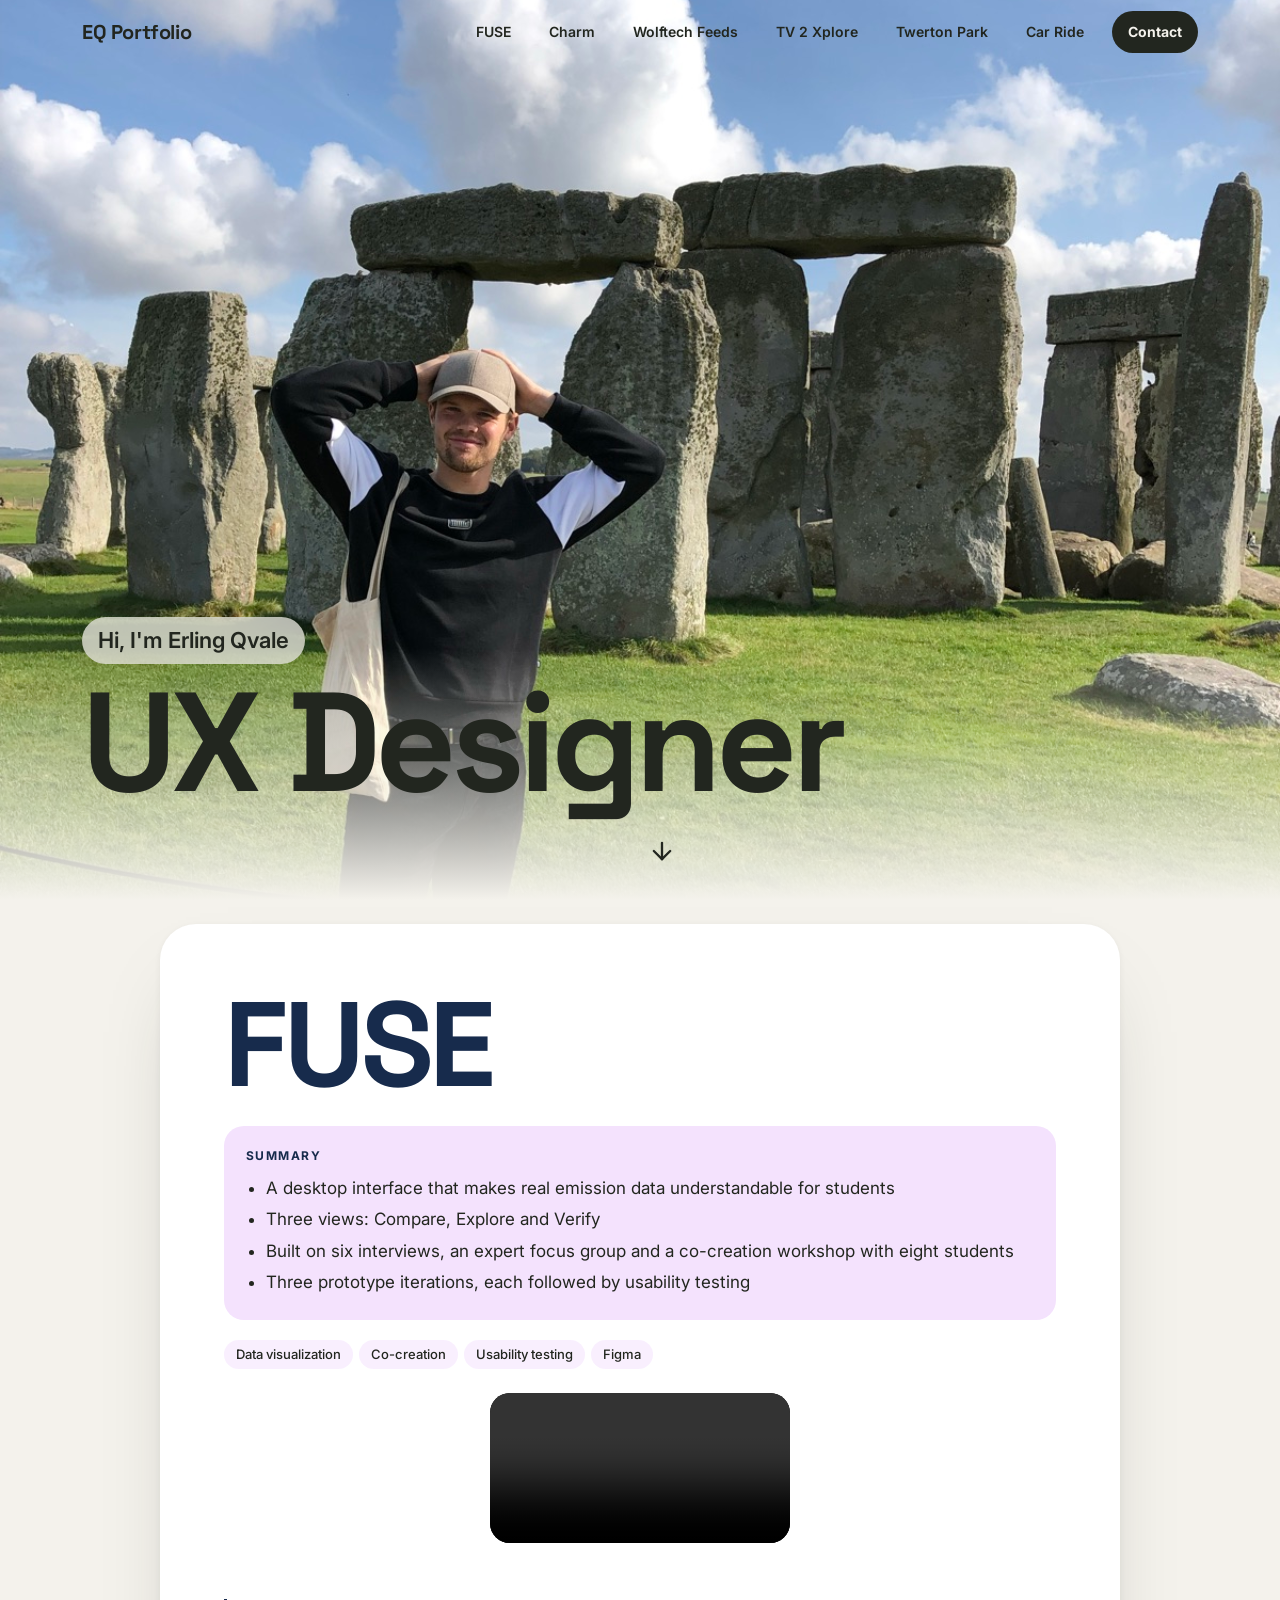
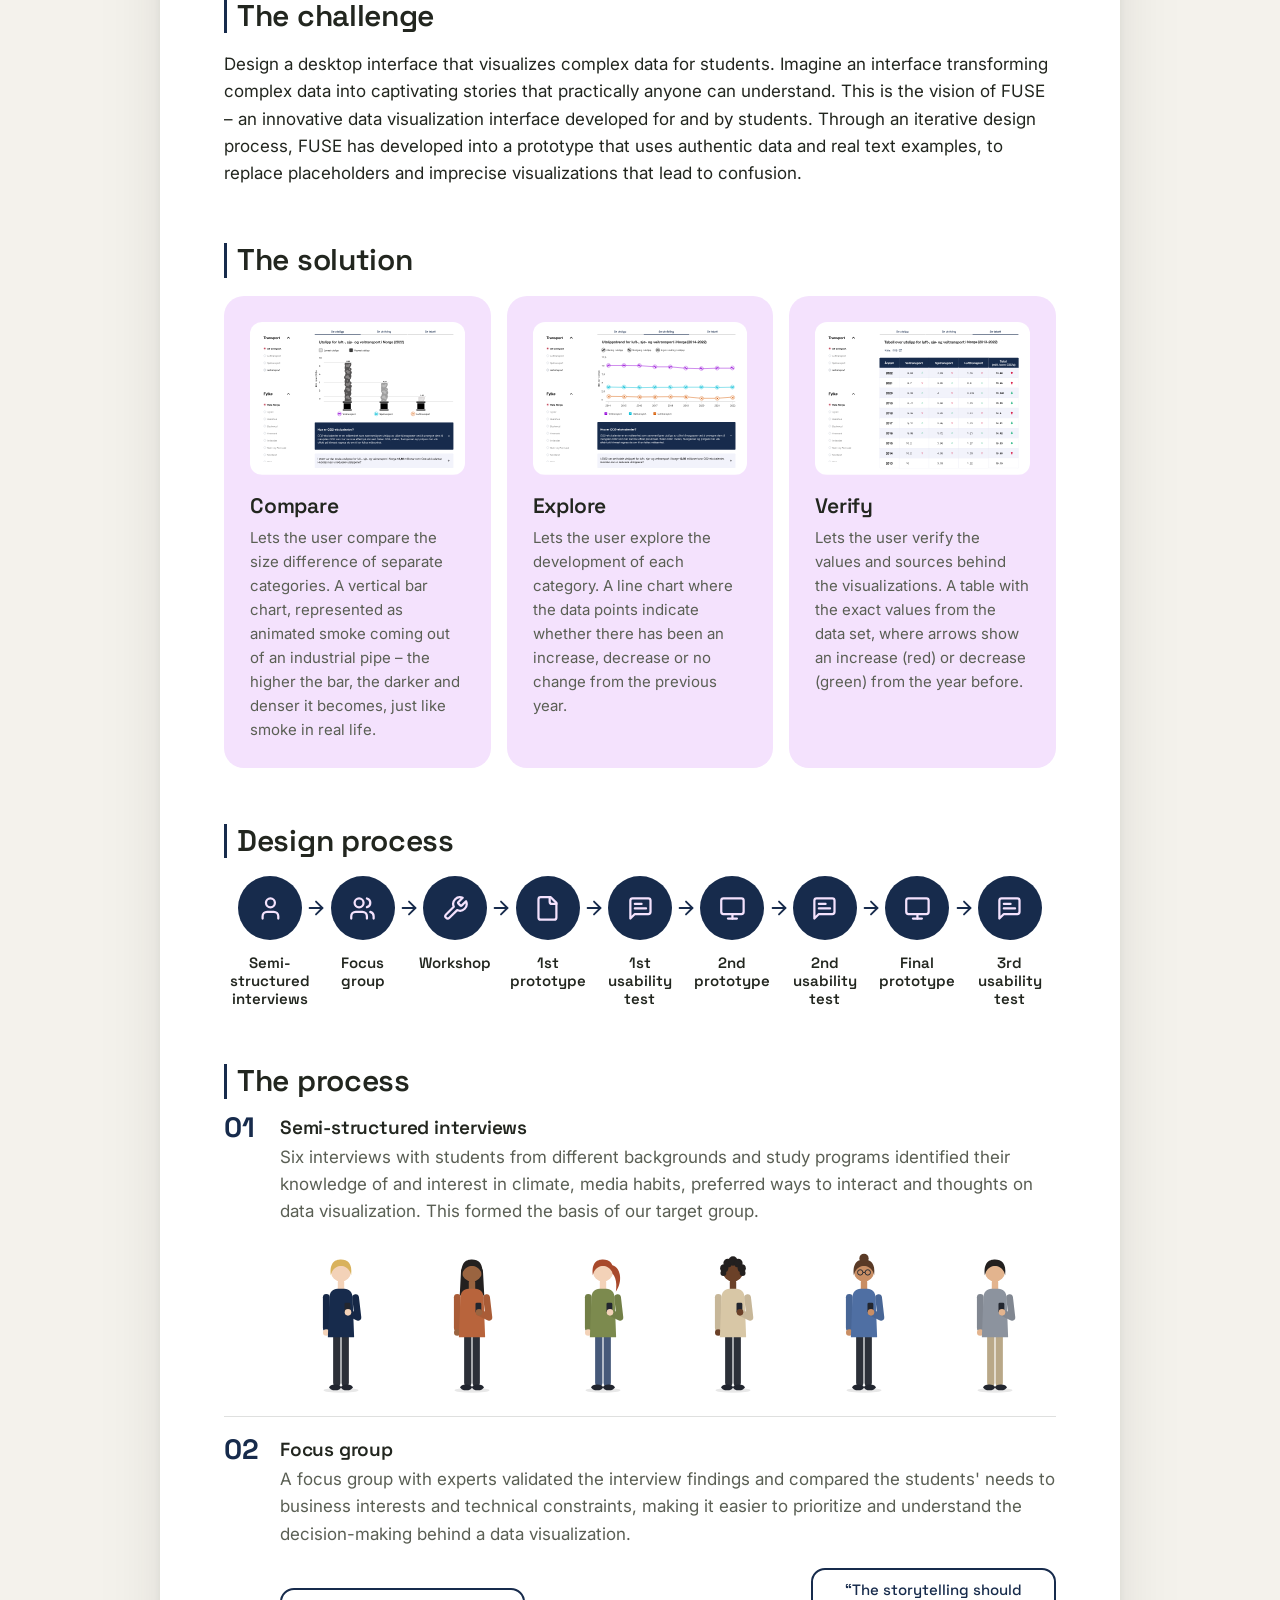
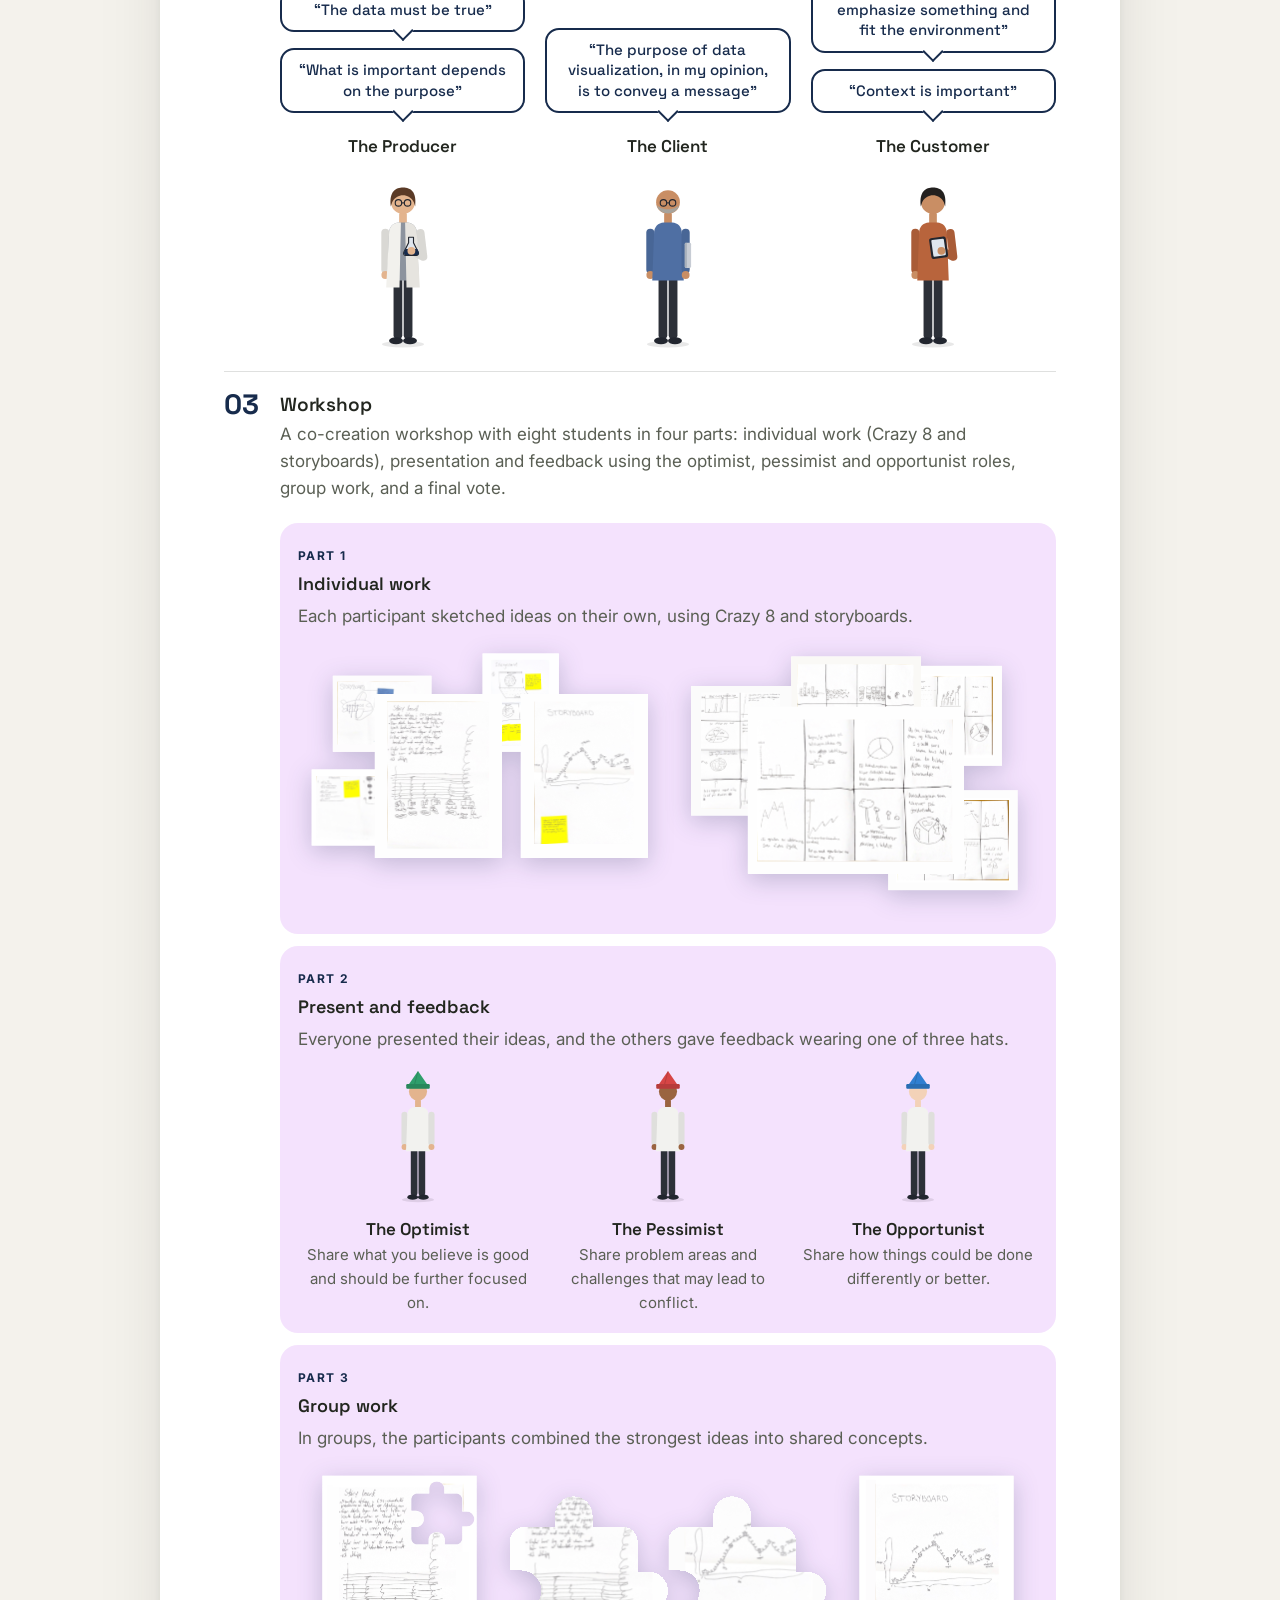
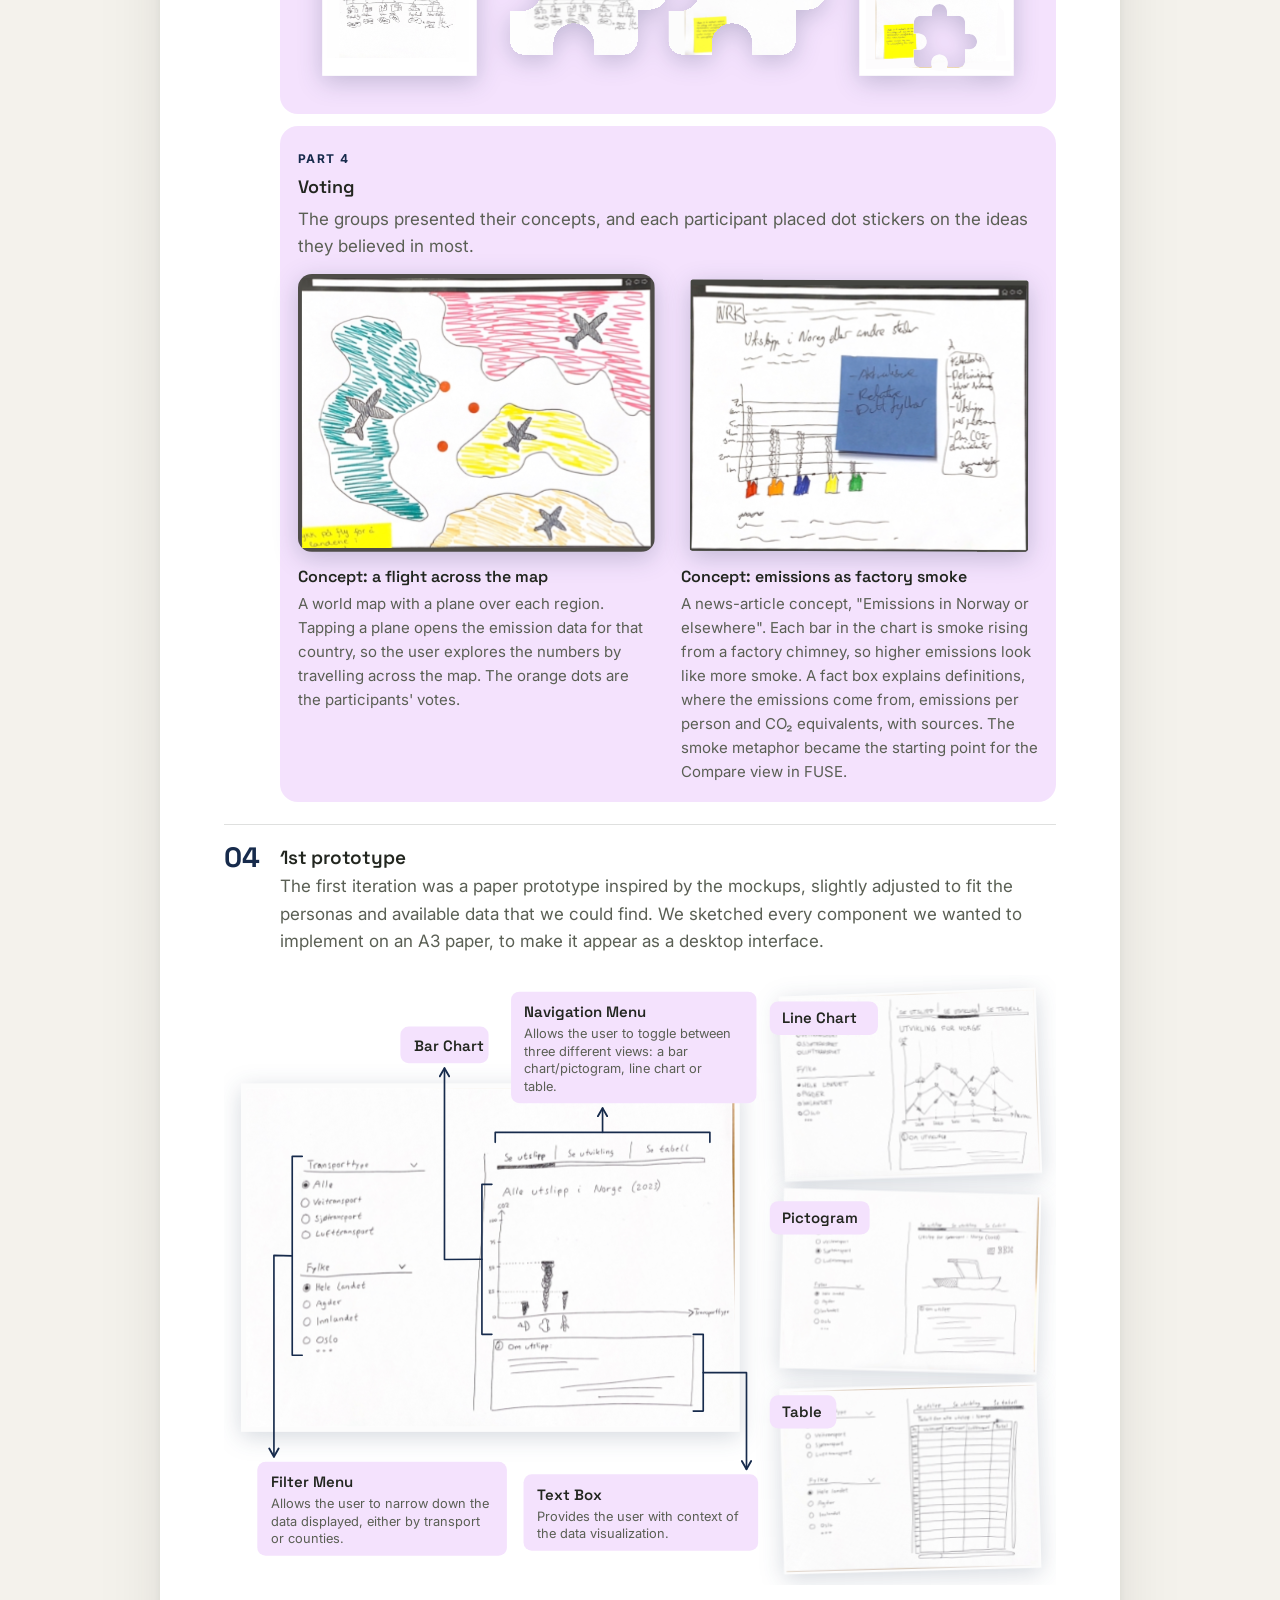
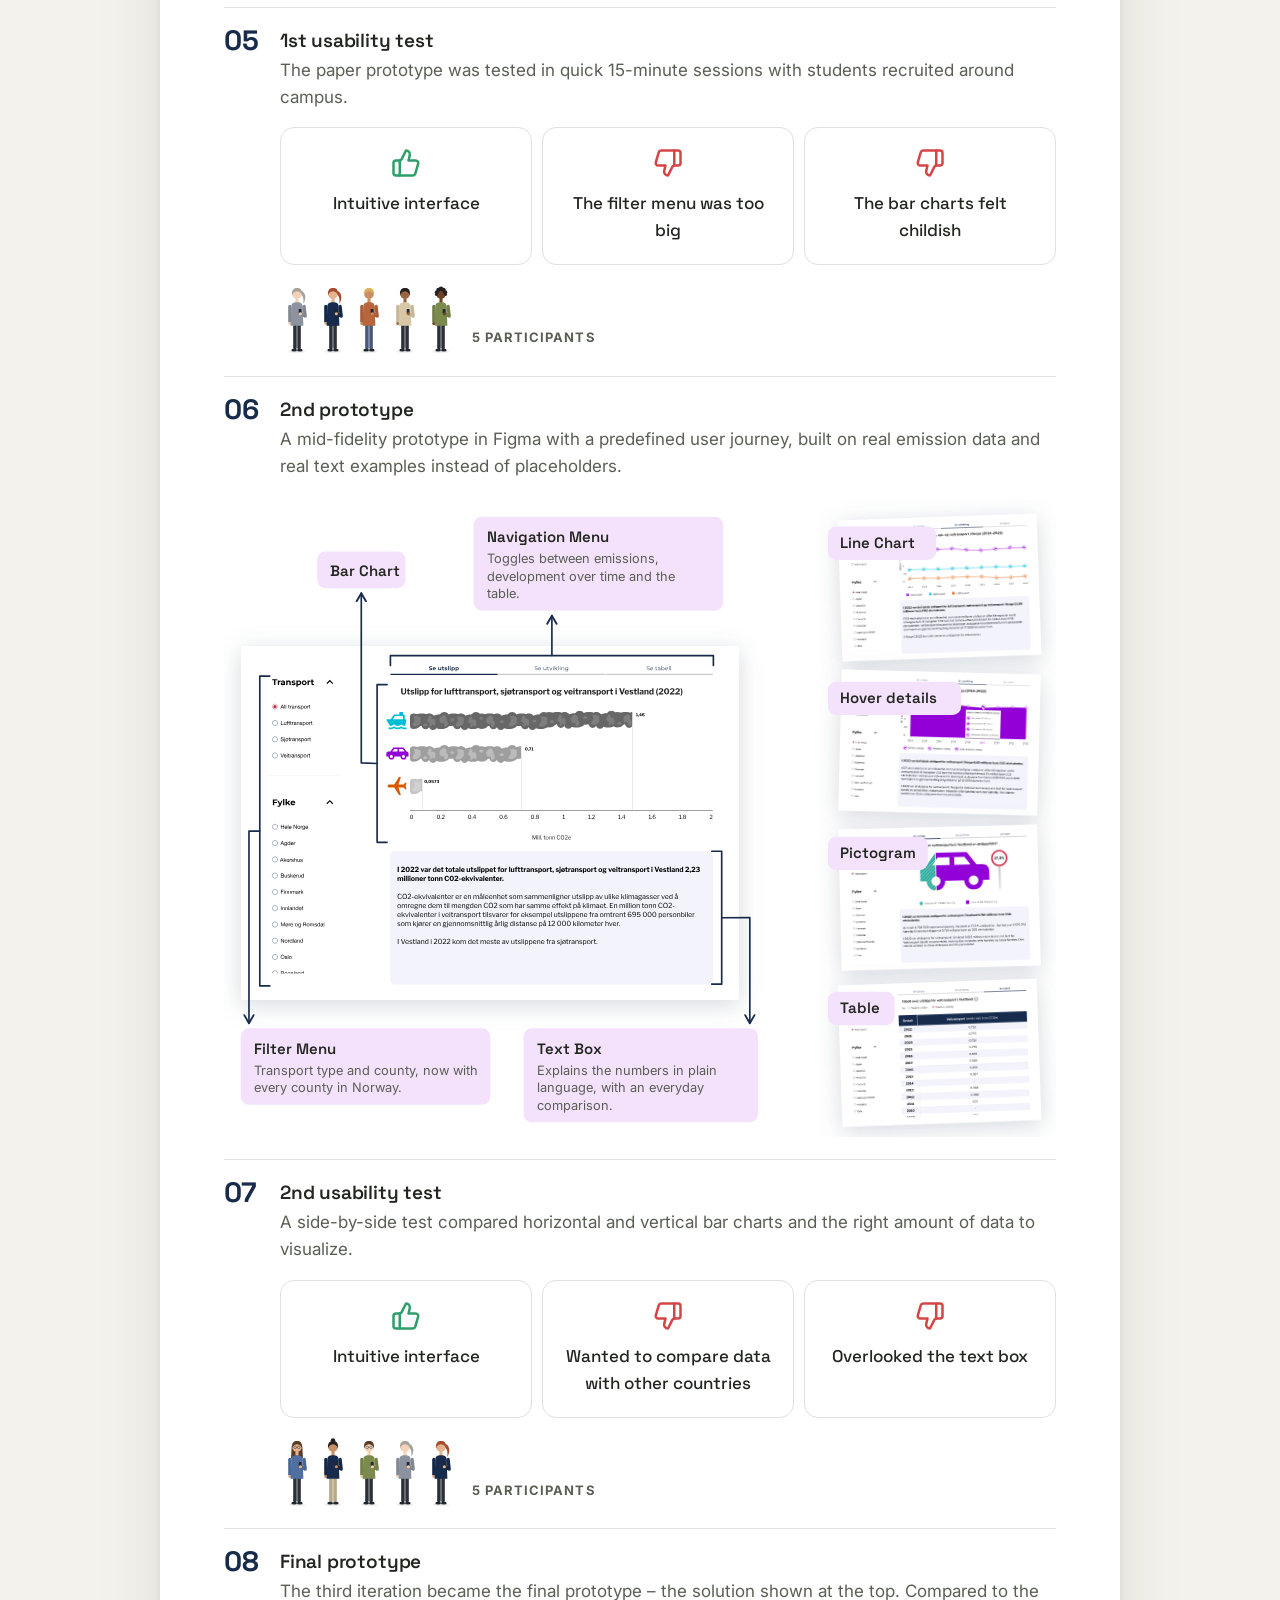
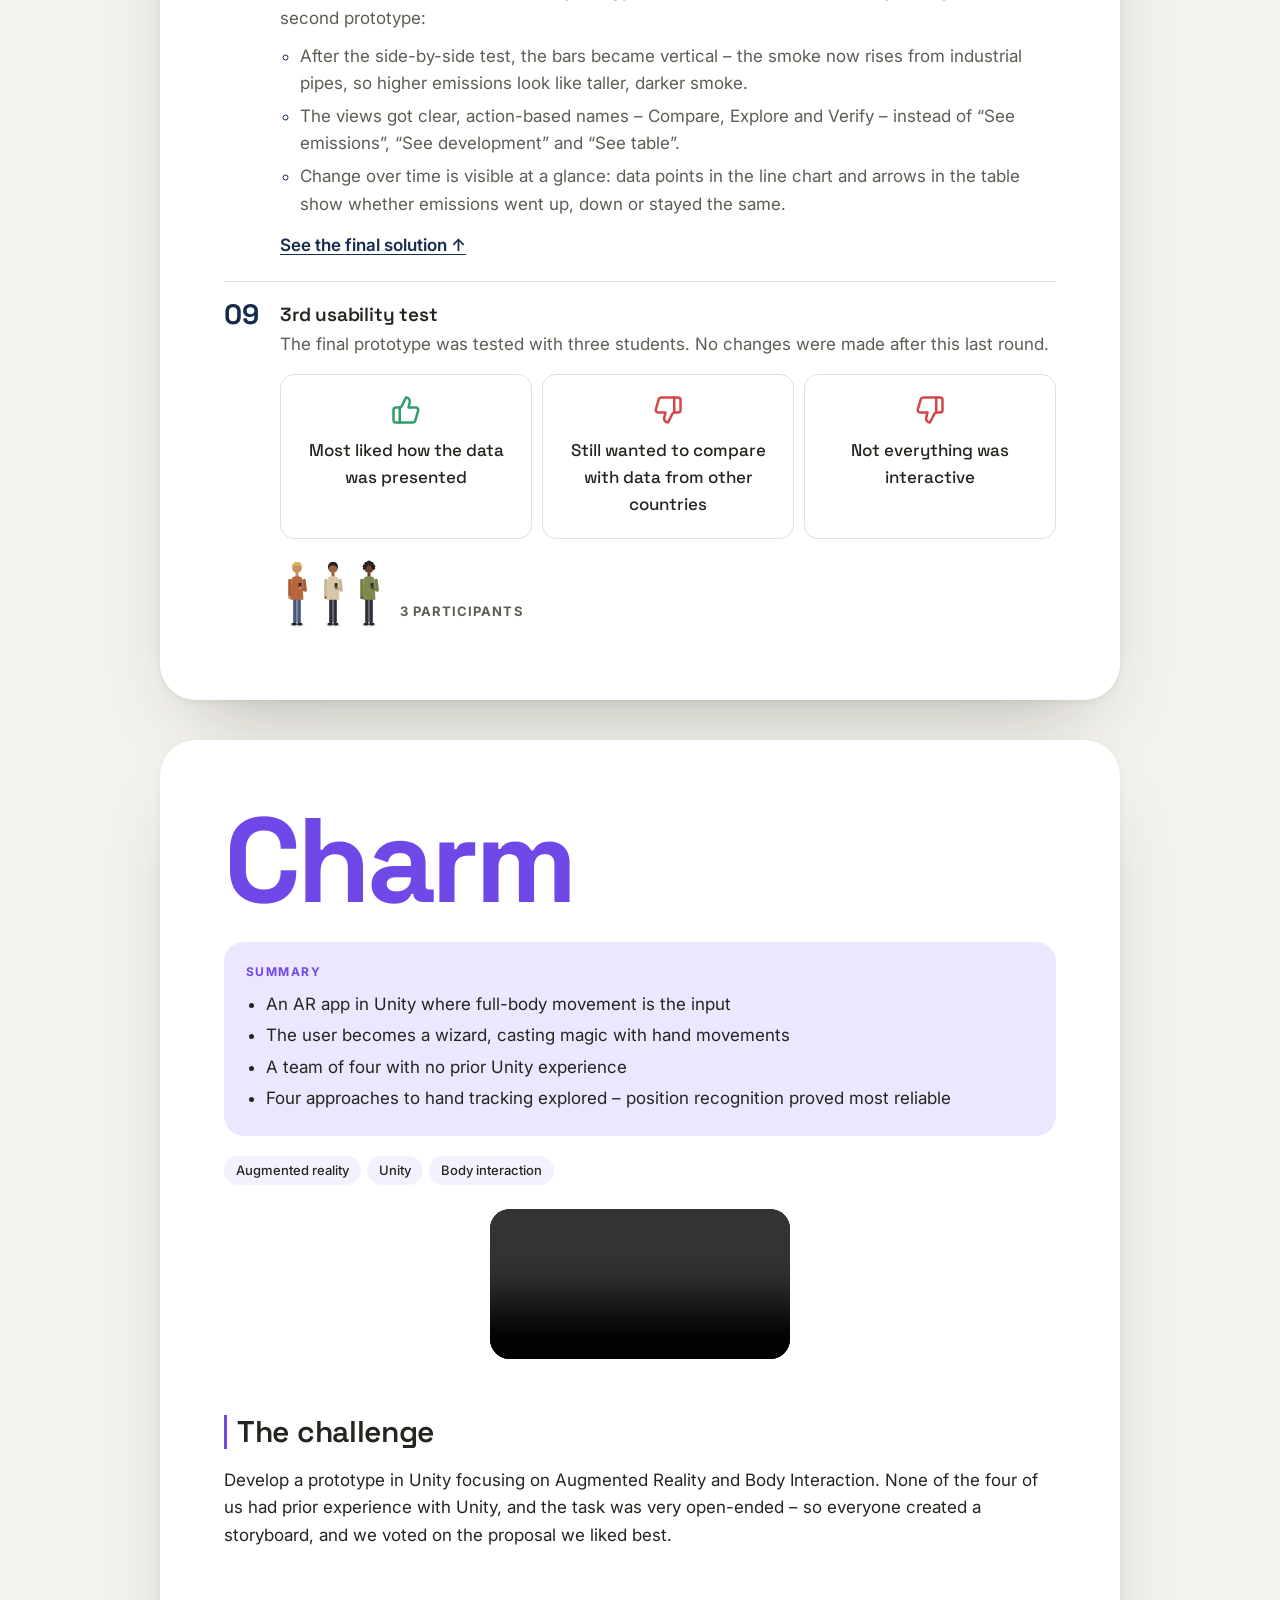
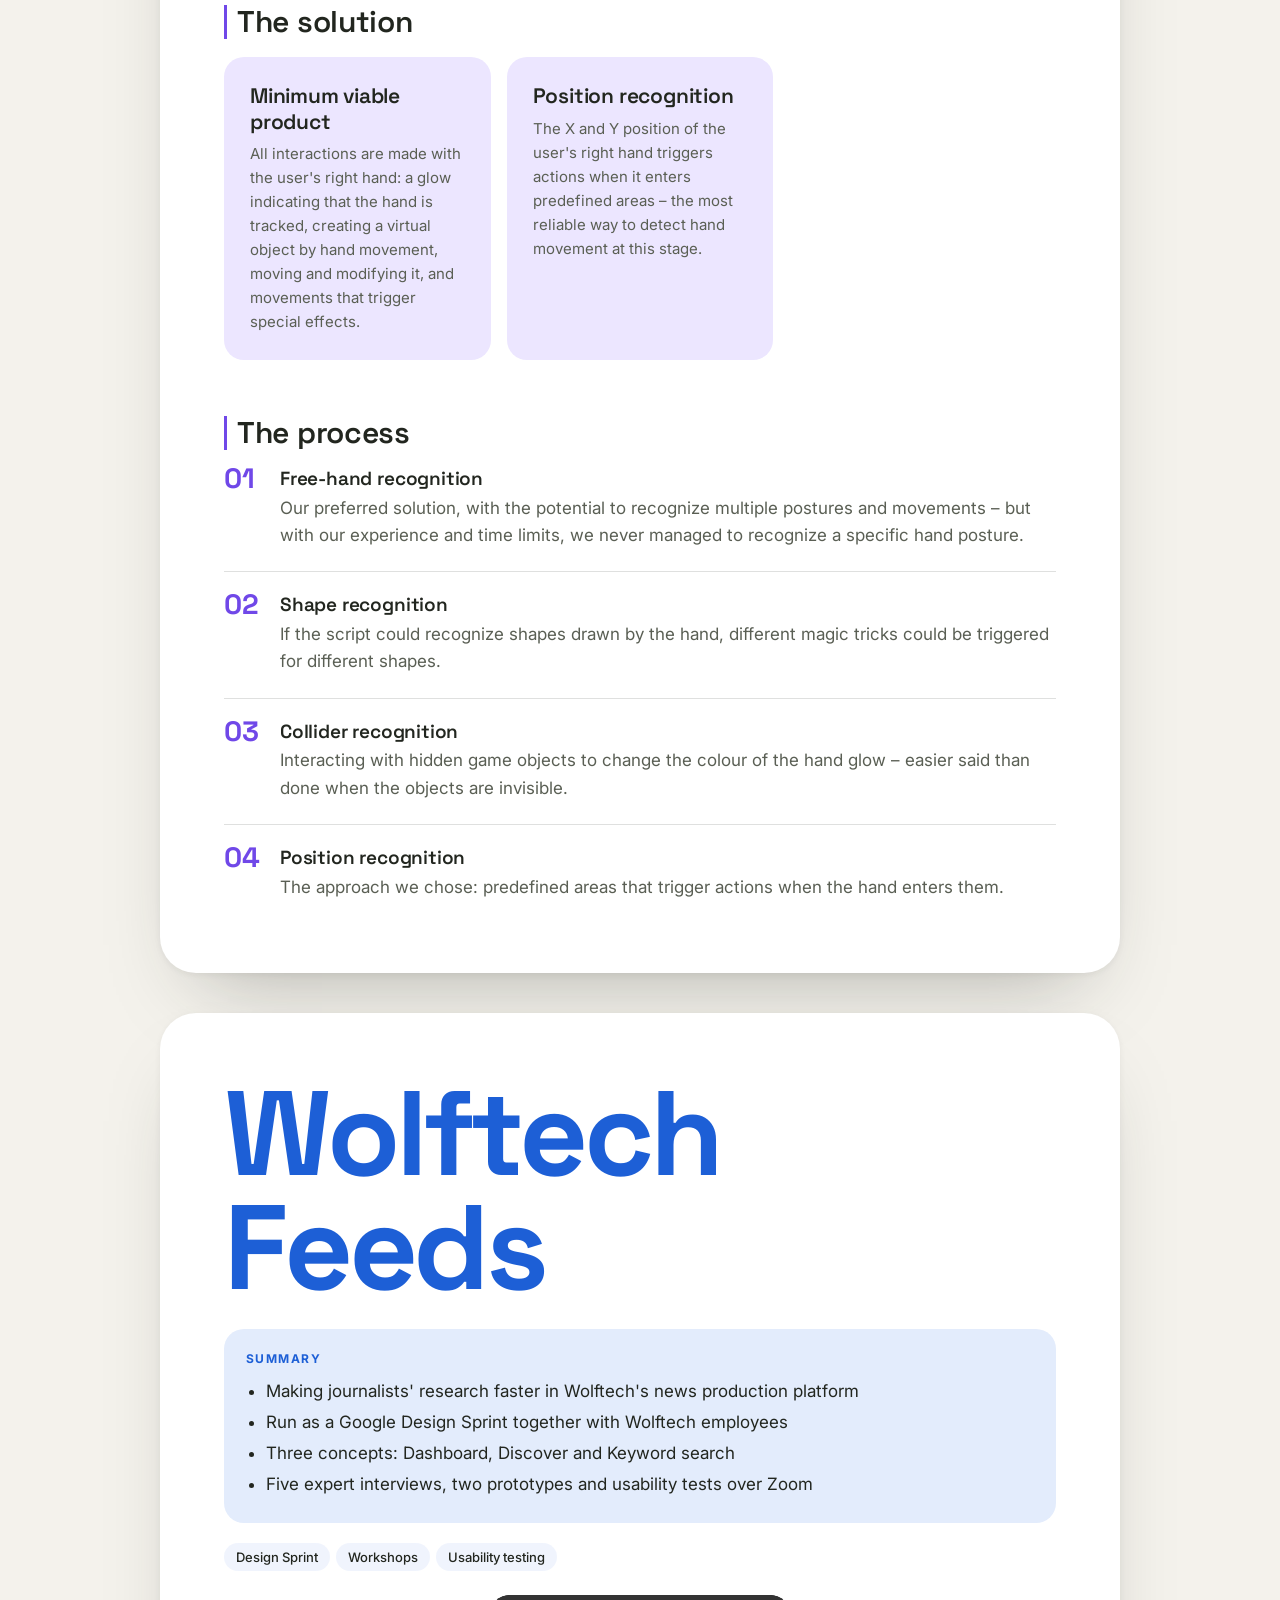
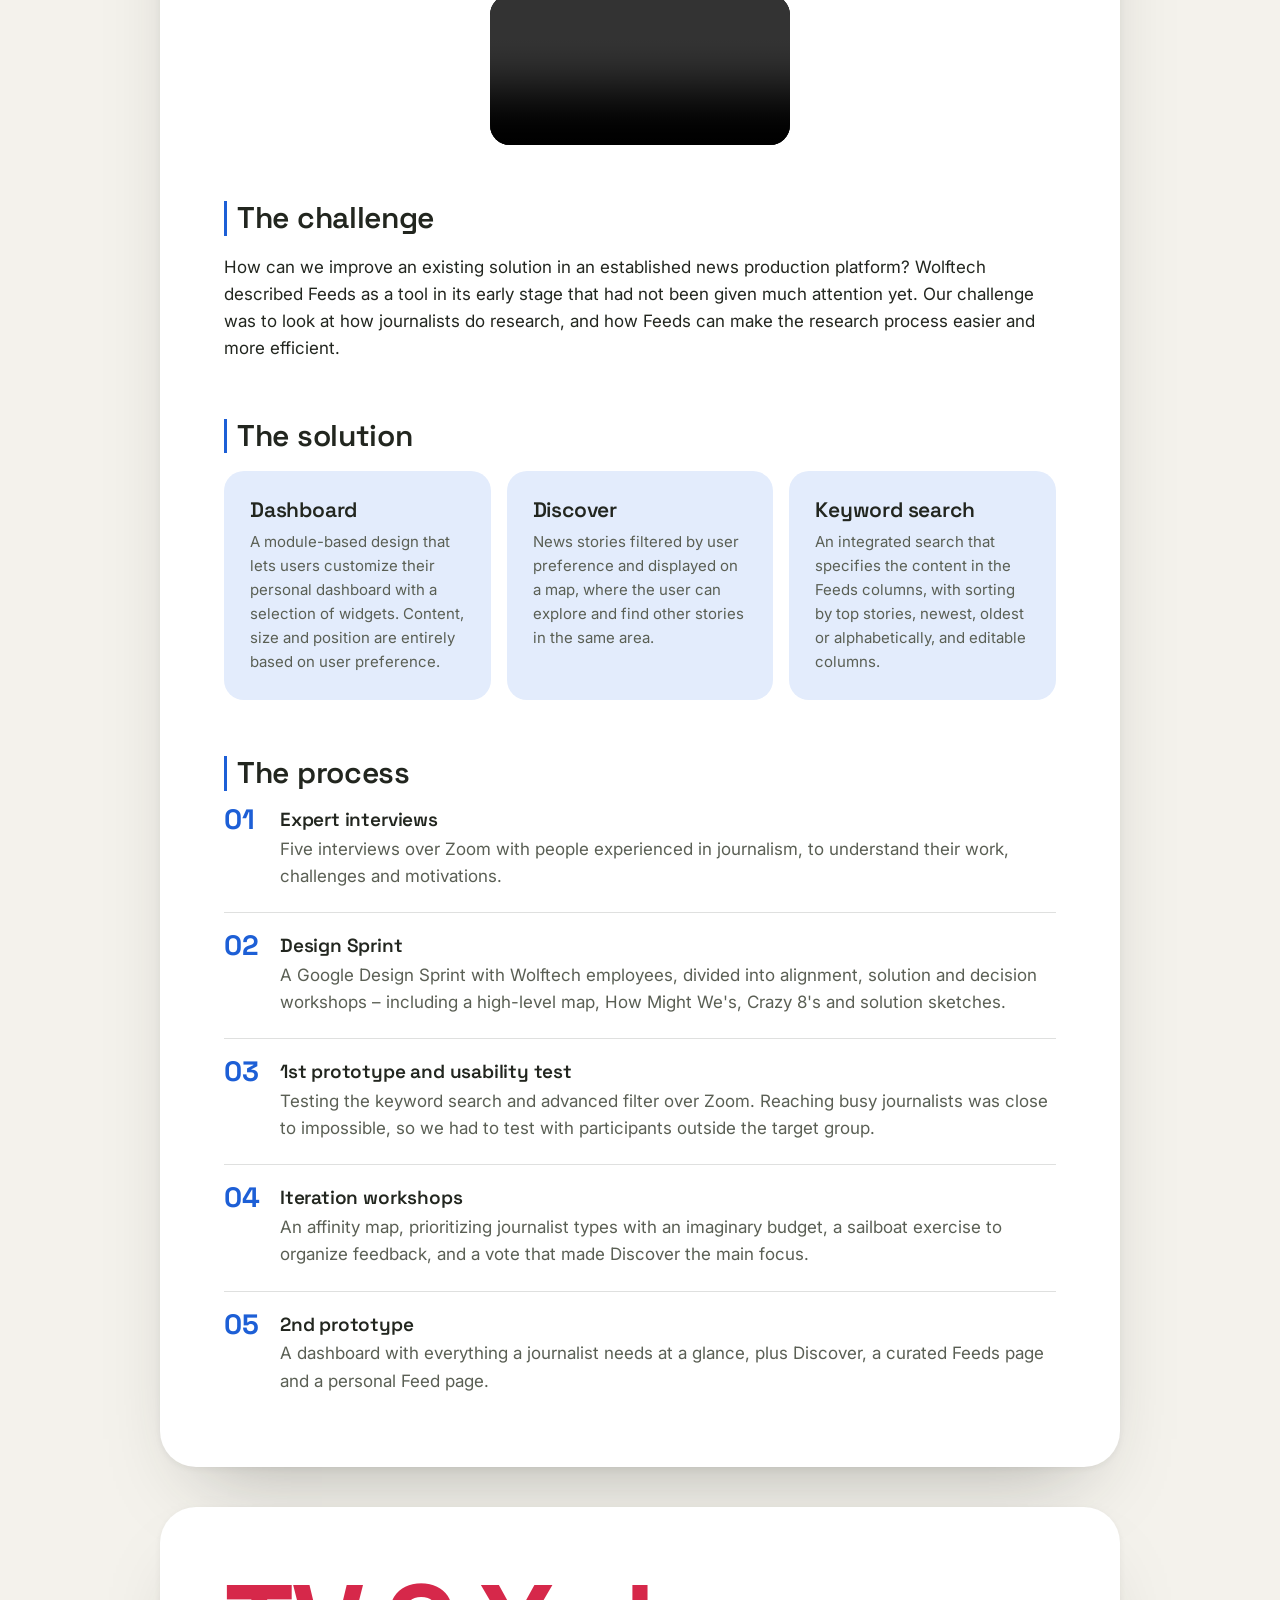
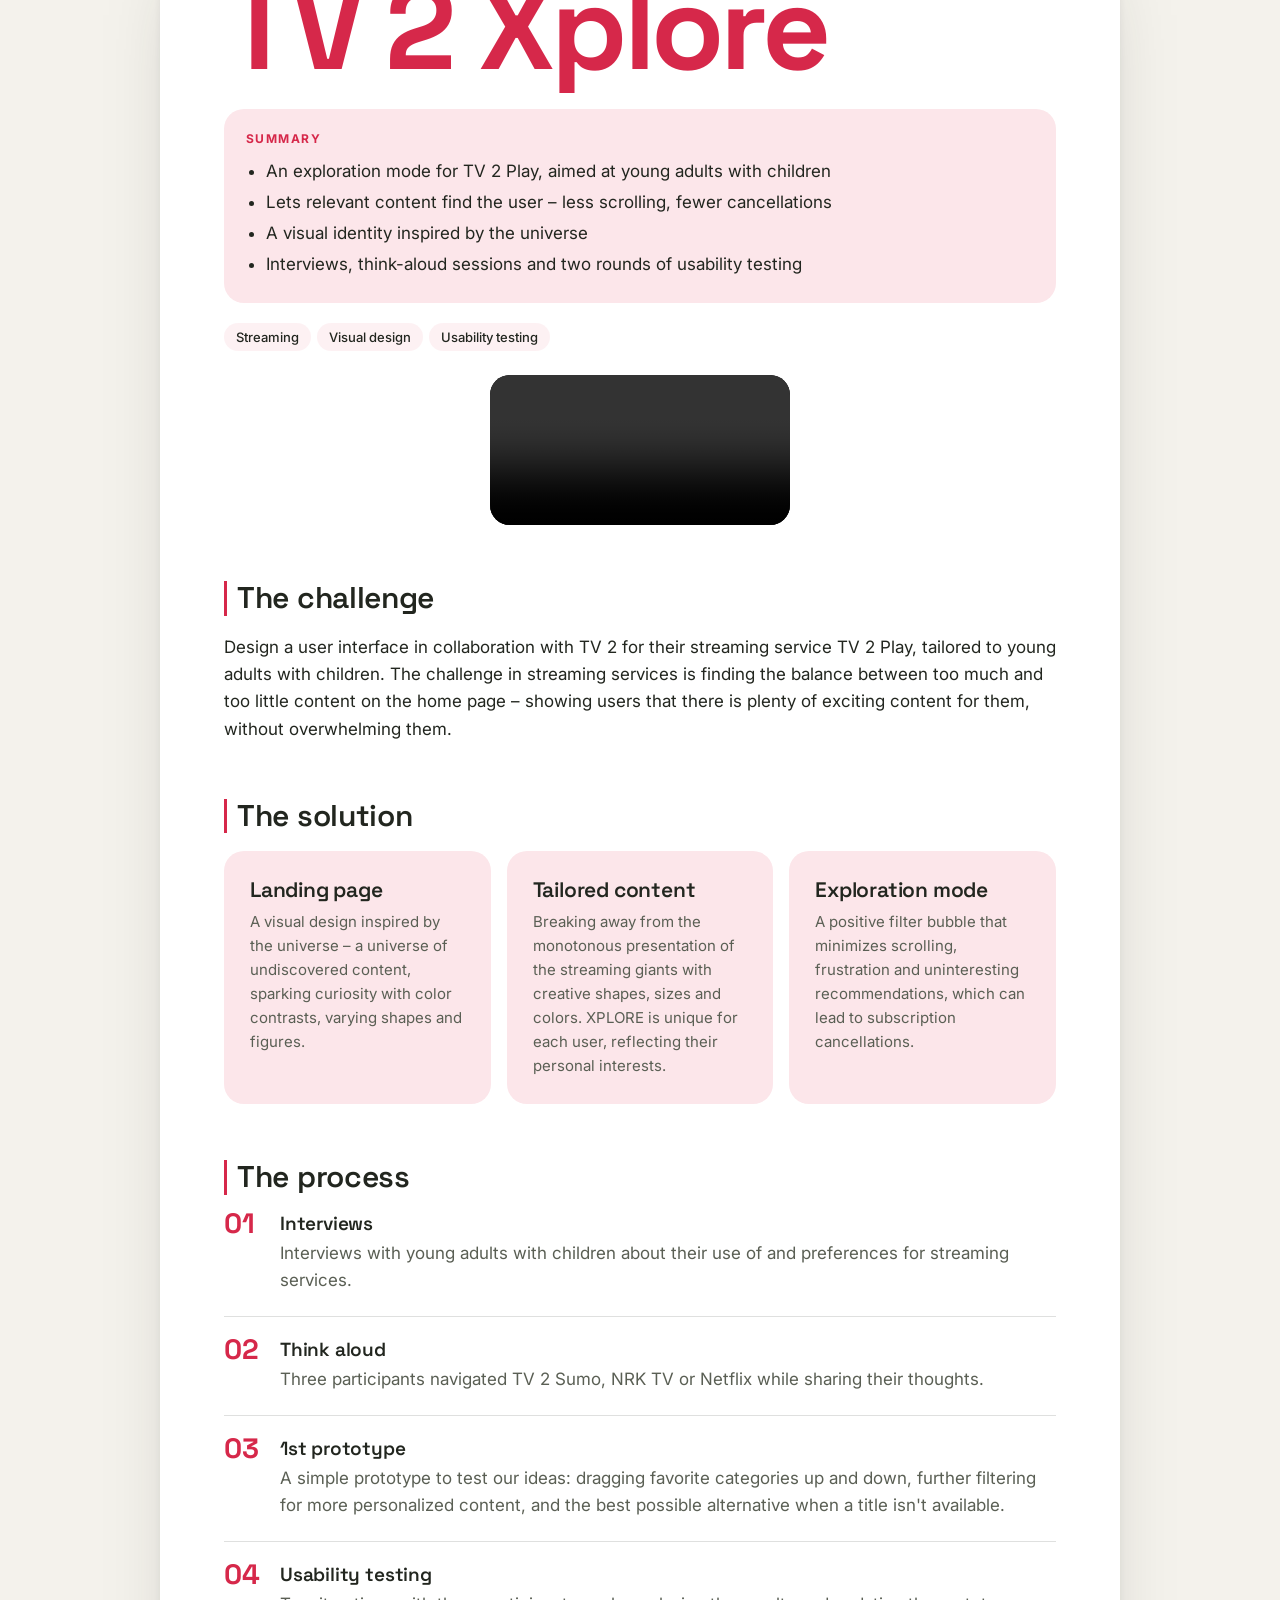
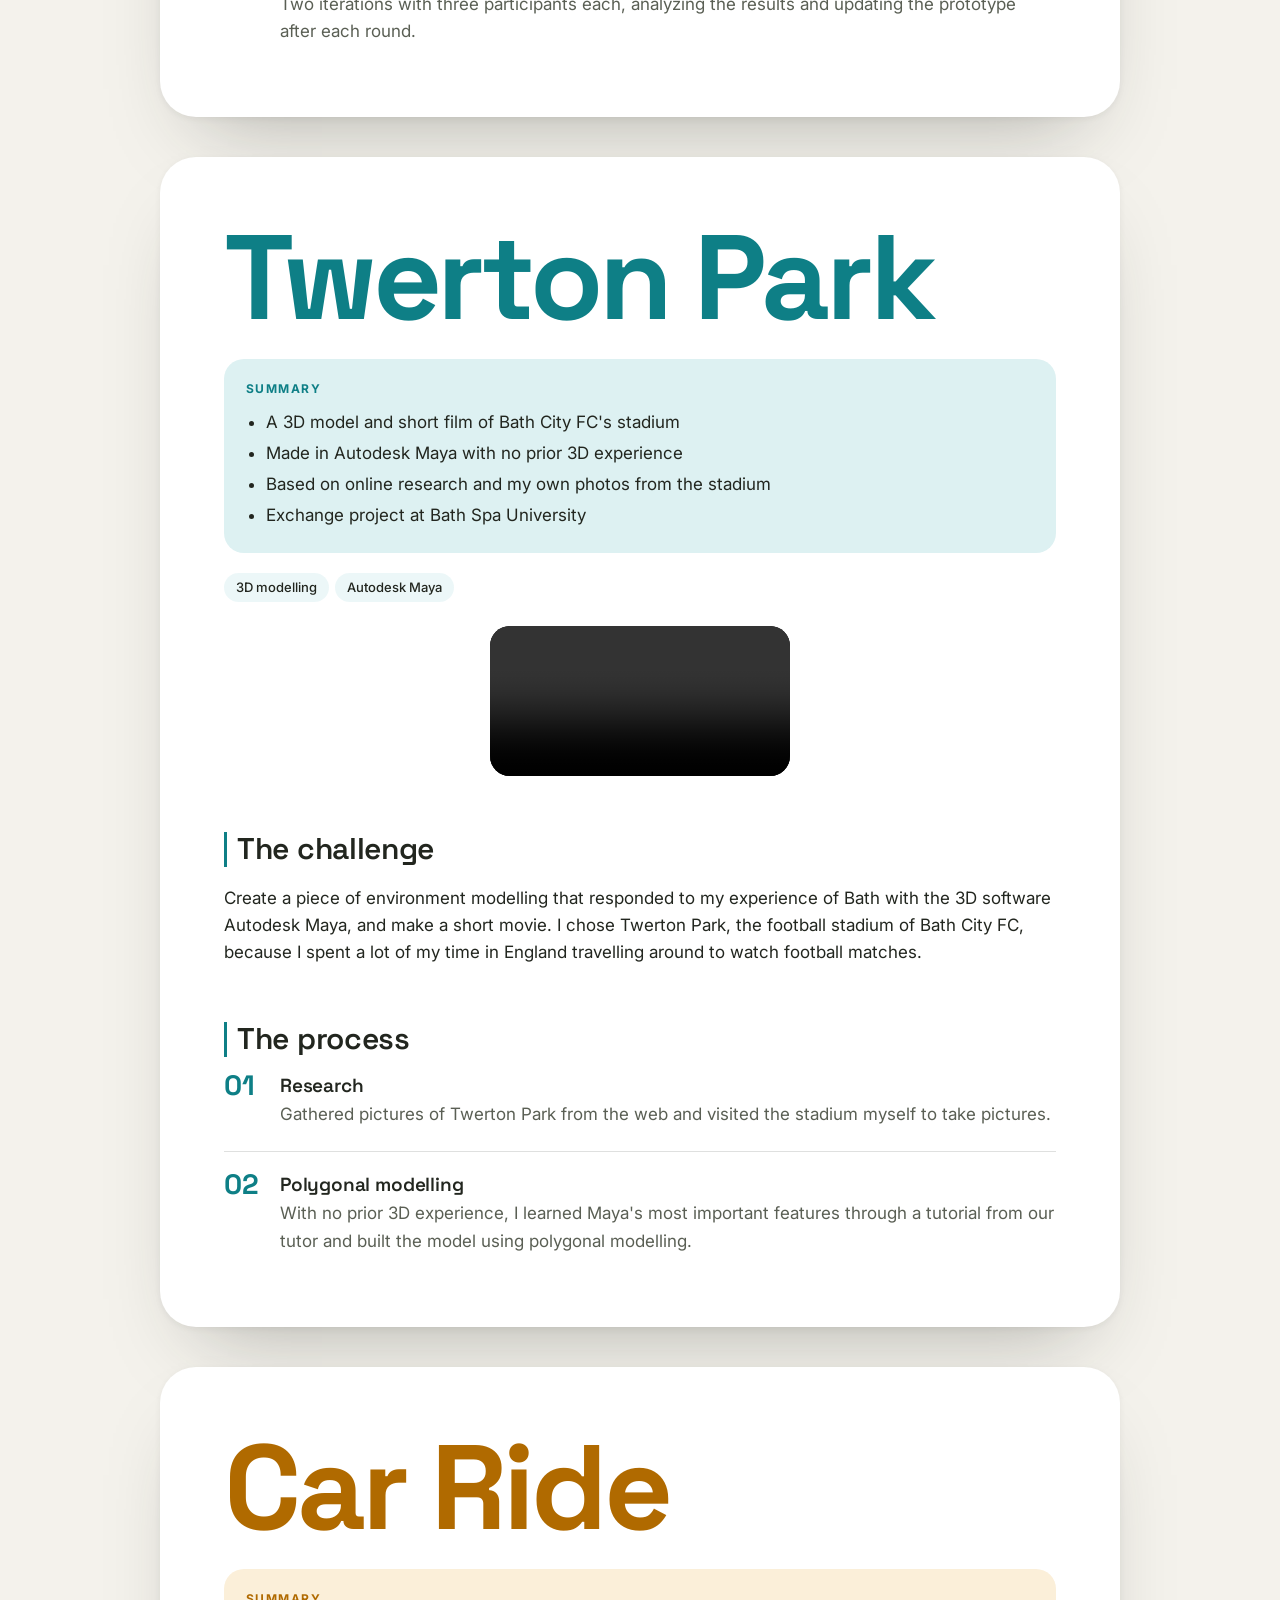
==== commit 100a4ddc: "FUSE: full case study with process illustrations and annotated prototypes - New solution images, "De" ====
--- a/index.html
+++ b/index.html
@@ -29,57 +29,62 @@
     <h1>UX Designer</h1>
   </div>
   <a class="nedpil" href="#fuse" aria-label="Scroll to projects">
-    <svg viewBox="0 0 24 24" width="28" height="28" fill="none" stroke="currentColor" stroke-width="2" stroke-linecap="round" stroke-linejoin="round" aria-hidden="true"><path d="M12 4v16M5 13l7 7 7-7"/></svg>
+    <svg width="28" height="28" aria-hidden="true" xmlns="http://www.w3.org/2000/svg" viewBox="0 0 24 24" fill="none" stroke="currentColor" stroke-width="2" stroke-linecap="round" stroke-linejoin="round" ><path d="M12 5v14" /><path d="m19 12-7 7-7-7" /></svg>
   </a>
 </header>
 <main class="bredde">
   <section class="prosjekt ark" id="fuse" style="--aksent: #172B4C; --flate: #F4E2FD">
     <h2 class="stortord">FUSE</h2>
-    <aside class="oppsummering"><p>Summary</p><ul><li>A desktop interface that makes real emission data understandable for students</li><li>Three views: Compare, Explore and Verify</li><li>Built on six interviews, an expert focus group and a co-creation workshop with eight students</li><li>Two prototype iterations, each followed by usability testing</li></ul></aside>
+    <aside class="oppsummering"><p>Summary</p><ul><li>A desktop interface that makes real emission data understandable for students</li><li>Three views: Compare, Explore and Verify</li><li>Built on six interviews, an expert focus group and a co-creation workshop with eight students</li><li>Three prototype iterations, each followed by usability testing</li></ul></aside>
     <ul class="stikkord"><li>Data visualization</li><li>Co-creation</li><li>Usability testing</li><li>Figma</li></ul>
-    <video class="video" src="bilder/fuse/video.mp4" poster="bilder/fuse/video.jpg" controls playsinline preload="none"></video>
+    <video class="video" src="bilder/fuse/video.mp4" preload="metadata" controls playsinline></video>
     <h3>The challenge</h3>
     <p class="tekst">Design a desktop interface that visualizes complex data for students. Imagine an interface transforming complex data into captivating stories that practically anyone can understand. This is the vision of FUSE – an innovative data visualization interface developed for and by students. Through an iterative design process, FUSE has developed into a prototype that uses authentic data and real text examples, to replace placeholders and imprecise visualizations that lead to confusion.</p>
-    <h3>The solution</h3><div class="rutenett"><div class="kort"><img src="bilder/fuse/compare.png" alt="Compare" loading="lazy"><h4>Compare</h4><p>Lets the user compare the size difference of separate categories. A vertical bar chart, represented as animated smoke coming out of an industrial pipe – the higher the bar, the darker and denser it becomes, just like smoke in real life.</p></div><div class="kort"><img src="bilder/fuse/explore.png" alt="Explore" loading="lazy"><h4>Explore</h4><p>Lets the user explore the development of each category. A line chart where the data points indicate whether there has been an increase, decrease or no change from the previous year.</p></div><div class="kort"><img src="bilder/fuse/verify.png" alt="Verify" loading="lazy"><h4>Verify</h4><p>Lets the user verify the values and sources behind the visualizations. A table with the exact values from the data set, where arrows show an increase (red) or decrease (green) from the year before.</p></div></div>
-    <h3>The process</h3><ol class="prosess"><li><h4>Semi-structured interviews</h4><p>Six interviews with students from different backgrounds and study programs identified their knowledge of and interest in climate, media habits, preferred ways to interact and thoughts on data visualization. This formed the basis of our target group.</p></li><li><h4>Focus group</h4><p>A focus group with experts validated the interview findings and compared the students&#x27; needs to business interests and technical constraints, making it easier to prioritize and understand the decision-making behind a data visualization.</p></li><li><h4>Workshop</h4><p>A co-creation workshop with eight students in four parts: individual work (Crazy 8 and storyboards), presentation and feedback using the optimist, pessimist and opportunist roles, group work, and a final vote.</p><img src="bilder/fuse/workshop-sketches.png" alt="Workshop" loading="lazy"></li><li><h4>1st prototype and usability test</h4><p>A paper prototype sketched on A3 to appear as a desktop interface, tested in quick 15-minute sessions with students recruited around campus.</p><img src="bilder/fuse/paper-prototype.png" alt="1st prototype and usability test" loading="lazy"></li><li><h4>2nd prototype and usability test</h4><p>A mid-fidelity prototype in Figma with a predefined user journey. A side-by-side test compared horizontal and vertical bar charts and the right amount of data to visualize.</p><img src="bilder/fuse/mid-fi-prototype.png" alt="2nd prototype and usability test" loading="lazy"></li></ol>
+    <h3 id="fuse-losning">The solution</h3><div class="rutenett"><div class="kort"><img src="bilder/fuse/1.Compare.svg" alt="Compare" loading="lazy"><h4>Compare</h4><p>Lets the user compare the size difference of separate categories. A vertical bar chart, represented as animated smoke coming out of an industrial pipe – the higher the bar, the darker and denser it becomes, just like smoke in real life.</p></div><div class="kort"><img src="bilder/fuse/2.Explore.svg" alt="Explore" loading="lazy"><h4>Explore</h4><p>Lets the user explore the development of each category. A line chart where the data points indicate whether there has been an increase, decrease or no change from the previous year.</p></div><div class="kort"><img src="bilder/fuse/3.Verify.svg" alt="Verify" loading="lazy"><h4>Verify</h4><p>Lets the user verify the values and sources behind the visualizations. A table with the exact values from the data set, where arrows show an increase (red) or decrease (green) from the year before.</p></div></div>
+    <h3>Design process</h3><ol class="tidslinje"><li><span class="sirkel"><svg width="28" height="28" aria-hidden="true" xmlns="http://www.w3.org/2000/svg" viewBox="0 0 24 24" fill="none" stroke="currentColor" stroke-width="2" stroke-linecap="round" stroke-linejoin="round" ><path d="M19 21v-2a4 4 0 0 0-4-4H9a4 4 0 0 0-4 4v2" /><circle cx="12" cy="7" r="4" /></svg></span><span class="steg">Semi-structured interviews</span><span class="pil"><svg width="22" height="22" aria-hidden="true" xmlns="http://www.w3.org/2000/svg" viewBox="0 0 24 24" fill="none" stroke="currentColor" stroke-width="2" stroke-linecap="round" stroke-linejoin="round" ><path d="M5 12h14" /><path d="m12 5 7 7-7 7" /></svg></span></li><li><span class="sirkel"><svg width="28" height="28" aria-hidden="true" xmlns="http://www.w3.org/2000/svg" viewBox="0 0 24 24" fill="none" stroke="currentColor" stroke-width="2" stroke-linecap="round" stroke-linejoin="round" ><path d="M16 21v-2a4 4 0 0 0-4-4H6a4 4 0 0 0-4 4v2" /><circle cx="9" cy="7" r="4" /><path d="M22 21v-2a4 4 0 0 0-3-3.87" /><path d="M16 3.13a4 4 0 0 1 0 7.75" /></svg></span><span class="steg">Focus group</span><span class="pil"><svg width="22" height="22" aria-hidden="true" xmlns="http://www.w3.org/2000/svg" viewBox="0 0 24 24" fill="none" stroke="currentColor" stroke-width="2" stroke-linecap="round" stroke-linejoin="round" ><path d="M5 12h14" /><path d="m12 5 7 7-7 7" /></svg></span></li><li><span class="sirkel"><svg width="28" height="28" aria-hidden="true" xmlns="http://www.w3.org/2000/svg" viewBox="0 0 24 24" fill="none" stroke="currentColor" stroke-width="2" stroke-linecap="round" stroke-linejoin="round" ><path d="M14.7 6.3a1 1 0 0 0 0 1.4l1.6 1.6a1 1 0 0 0 1.4 0l3.77-3.77a6 6 0 0 1-7.94 7.94l-6.91 6.91a2.12 2.12 0 0 1-3-3l6.91-6.91a6 6 0 0 1 7.94-7.94l-3.76 3.76z" /></svg></span><span class="steg">Workshop</span><span class="pil"><svg width="22" height="22" aria-hidden="true" xmlns="http://www.w3.org/2000/svg" viewBox="0 0 24 24" fill="none" stroke="currentColor" stroke-width="2" stroke-linecap="round" stroke-linejoin="round" ><path d="M5 12h14" /><path d="m12 5 7 7-7 7" /></svg></span></li><li><span class="sirkel"><svg width="28" height="28" aria-hidden="true" xmlns="http://www.w3.org/2000/svg" viewBox="0 0 24 24" fill="none" stroke="currentColor" stroke-width="2" stroke-linecap="round" stroke-linejoin="round" ><path d="M15 2H6a2 2 0 0 0-2 2v16a2 2 0 0 0 2 2h12a2 2 0 0 0 2-2V7Z" /><path d="M14 2v4a2 2 0 0 0 2 2h4" /></svg></span><span class="steg">1st prototype</span><span class="pil"><svg width="22" height="22" aria-hidden="true" xmlns="http://www.w3.org/2000/svg" viewBox="0 0 24 24" fill="none" stroke="currentColor" stroke-width="2" stroke-linecap="round" stroke-linejoin="round" ><path d="M5 12h14" /><path d="m12 5 7 7-7 7" /></svg></span></li><li><span class="sirkel"><svg width="28" height="28" aria-hidden="true" xmlns="http://www.w3.org/2000/svg" viewBox="0 0 24 24" fill="none" stroke="currentColor" stroke-width="2" stroke-linecap="round" stroke-linejoin="round" ><path d="M21 15a2 2 0 0 1-2 2H7l-4 4V5a2 2 0 0 1 2-2h14a2 2 0 0 1 2 2z" /><path d="M13 8H7" /><path d="M17 12H7" /></svg></span><span class="steg">1st usability test</span><span class="pil"><svg width="22" height="22" aria-hidden="true" xmlns="http://www.w3.org/2000/svg" viewBox="0 0 24 24" fill="none" stroke="currentColor" stroke-width="2" stroke-linecap="round" stroke-linejoin="round" ><path d="M5 12h14" /><path d="m12 5 7 7-7 7" /></svg></span></li><li><span class="sirkel"><svg width="28" height="28" aria-hidden="true" xmlns="http://www.w3.org/2000/svg" viewBox="0 0 24 24" fill="none" stroke="currentColor" stroke-width="2" stroke-linecap="round" stroke-linejoin="round" ><rect width="20" height="14" x="2" y="3" rx="2" /><line x1="8" x2="16" y1="21" y2="21" /><line x1="12" x2="12" y1="17" y2="21" /></svg></span><span class="steg">2nd prototype</span><span class="pil"><svg width="22" height="22" aria-hidden="true" xmlns="http://www.w3.org/2000/svg" viewBox="0 0 24 24" fill="none" stroke="currentColor" stroke-width="2" stroke-linecap="round" stroke-linejoin="round" ><path d="M5 12h14" /><path d="m12 5 7 7-7 7" /></svg></span></li><li><span class="sirkel"><svg width="28" height="28" aria-hidden="true" xmlns="http://www.w3.org/2000/svg" viewBox="0 0 24 24" fill="none" stroke="currentColor" stroke-width="2" stroke-linecap="round" stroke-linejoin="round" ><path d="M21 15a2 2 0 0 1-2 2H7l-4 4V5a2 2 0 0 1 2-2h14a2 2 0 0 1 2 2z" /><path d="M13 8H7" /><path d="M17 12H7" /></svg></span><span class="steg">2nd usability test</span><span class="pil"><svg width="22" height="22" aria-hidden="true" xmlns="http://www.w3.org/2000/svg" viewBox="0 0 24 24" fill="none" stroke="currentColor" stroke-width="2" stroke-linecap="round" stroke-linejoin="round" ><path d="M5 12h14" /><path d="m12 5 7 7-7 7" /></svg></span></li><li><span class="sirkel"><svg width="28" height="28" aria-hidden="true" xmlns="http://www.w3.org/2000/svg" viewBox="0 0 24 24" fill="none" stroke="currentColor" stroke-width="2" stroke-linecap="round" stroke-linejoin="round" ><rect width="20" height="14" x="2" y="3" rx="2" /><line x1="8" x2="16" y1="21" y2="21" /><line x1="12" x2="12" y1="17" y2="21" /></svg></span><span class="steg">Final prototype</span><span class="pil"><svg width="22" height="22" aria-hidden="true" xmlns="http://www.w3.org/2000/svg" viewBox="0 0 24 24" fill="none" stroke="currentColor" stroke-width="2" stroke-linecap="round" stroke-linejoin="round" ><path d="M5 12h14" /><path d="m12 5 7 7-7 7" /></svg></span></li><li><span class="sirkel"><svg width="28" height="28" aria-hidden="true" xmlns="http://www.w3.org/2000/svg" viewBox="0 0 24 24" fill="none" stroke="currentColor" stroke-width="2" stroke-linecap="round" stroke-linejoin="round" ><path d="M21 15a2 2 0 0 1-2 2H7l-4 4V5a2 2 0 0 1 2-2h14a2 2 0 0 1 2 2z" /><path d="M13 8H7" /><path d="M17 12H7" /></svg></span><span class="steg">3rd usability test</span></li></ol>
+    <h3>The process</h3><ol class="prosess"><li><h4>Semi-structured interviews</h4><p>Six interviews with students from different backgrounds and study programs identified their knowledge of and interest in climate, media habits, preferred ways to interact and thoughts on data visualization. This formed the basis of our target group.</p><ul class="deltakere"><li><svg class="person" viewBox="0 -6 120 256" aria-hidden="true"><ellipse cx="60" cy="243" rx="30" ry="4.5" fill="#000" fill-opacity=".09"/><rect x="46.5" y="144" width="12.5" height="92" rx="6" fill="#2c3038"/><rect x="61" y="144" width="12.5" height="92" rx="6" fill="#2c3038"/><ellipse cx="50" cy="238" rx="10" ry="5" fill="#22262f"/><ellipse cx="70" cy="238" rx="10" ry="5" fill="#22262f"/><rect x="29" y="78" width="11.5" height="64" rx="5.75" fill="var(--aksent)"/><rect x="29" y="78" width="11.5" height="64" rx="5.75" fill="#000" fill-opacity=".08"/><circle cx="34.75" cy="144" r="5.6" fill="#f3d2b8"/><rect x="54.5" y="54" width="11" height="18" rx="3.5" fill="#f3d2b8"/><path d="M40 86 C40 74 46 70 54 69 H66 C74 70 80 74 80 86 L82.5 152 H37.5 Z" fill="var(--aksent)"/><path d="M85 84 L89 118 L73 110" fill="none" stroke="var(--aksent)" stroke-width="11.5" stroke-linecap="round" stroke-linejoin="round"/><path d="M85 84 L89 118 L73 110" fill="none" stroke="#000" stroke-opacity=".08" stroke-width="11.5" stroke-linecap="round" stroke-linejoin="round"/><rect x="66" y="93" width="10" height="17" rx="2.2" fill="#22262f"/><circle cx="72" cy="109.5" r="5.6" fill="#f3d2b8"/><circle cx="60" cy="40" r="17" fill="#f3d2b8"/><path d="M42.6 46 C40 24 50 19 60 19 C71 19 80 25 77.4 46 L75.5 40 C72 33 66 30 60 30 C54 30 48 33 44.5 40 Z" fill="#d9b25c"/></svg></li><li><svg class="person" viewBox="0 -6 120 256" aria-hidden="true"><ellipse cx="60" cy="243" rx="30" ry="4.5" fill="#000" fill-opacity=".09"/><path d="M41 42 C40 20 80 20 79 42 L81 80 C72 85 48 85 39 80 Z" fill="#23201f"/><rect x="46.5" y="144" width="12.5" height="92" rx="6" fill="#2c3038"/><rect x="61" y="144" width="12.5" height="92" rx="6" fill="#2c3038"/><ellipse cx="50" cy="238" rx="10" ry="5" fill="#22262f"/><ellipse cx="70" cy="238" rx="10" ry="5" fill="#22262f"/><rect x="29" y="78" width="11.5" height="64" rx="5.75" fill="#b8643c"/><rect x="29" y="78" width="11.5" height="64" rx="5.75" fill="#000" fill-opacity=".08"/><circle cx="34.75" cy="144" r="5.6" fill="#9a6440"/><rect x="54.5" y="54" width="11" height="18" rx="3.5" fill="#9a6440"/><path d="M40 86 C40 74 46 70 54 69 H66 C74 70 80 74 80 86 L82.5 152 H37.5 Z" fill="#b8643c"/><path d="M85 84 L89 118 L73 110" fill="none" stroke="#b8643c" stroke-width="11.5" stroke-linecap="round" stroke-linejoin="round"/><path d="M85 84 L89 118 L73 110" fill="none" stroke="#000" stroke-opacity=".08" stroke-width="11.5" stroke-linecap="round" stroke-linejoin="round"/><rect x="66" y="93" width="10" height="17" rx="2.2" fill="#22262f"/><circle cx="72" cy="109.5" r="5.6" fill="#9a6440"/><circle cx="60" cy="40" r="17" fill="#9a6440"/><path d="M42.6 46 C40 24 50 19 60 19 C71 19 80 25 77.4 46 L75.5 40 C72 33 66 30 60 30 C54 30 48 33 44.5 40 Z" fill="#23201f"/></svg></li><li><svg class="person" viewBox="0 -6 120 256" aria-hidden="true"><ellipse cx="60" cy="243" rx="30" ry="4.5" fill="#000" fill-opacity=".09"/><path d="M72 28 C92 30 94 58 82 74 C85 56 80 42 70 38 Z" fill="#a8492b"/><rect x="46.5" y="144" width="12.5" height="92" rx="6" fill="#46597a"/><rect x="61" y="144" width="12.5" height="92" rx="6" fill="#46597a"/><ellipse cx="50" cy="238" rx="10" ry="5" fill="#22262f"/><ellipse cx="70" cy="238" rx="10" ry="5" fill="#22262f"/><rect x="29" y="78" width="11.5" height="64" rx="5.75" fill="#7c8a4e"/><rect x="29" y="78" width="11.5" height="64" rx="5.75" fill="#000" fill-opacity=".08"/><circle cx="34.75" cy="144" r="5.6" fill="#f3d2b8"/><rect x="54.5" y="54" width="11" height="18" rx="3.5" fill="#f3d2b8"/><path d="M40 86 C40 74 46 70 54 69 H66 C74 70 80 74 80 86 L82.5 152 H37.5 Z" fill="#7c8a4e"/><path d="M85 84 L89 118 L73 110" fill="none" stroke="#7c8a4e" stroke-width="11.5" stroke-linecap="round" stroke-linejoin="round"/><path d="M85 84 L89 118 L73 110" fill="none" stroke="#000" stroke-opacity=".08" stroke-width="11.5" stroke-linecap="round" stroke-linejoin="round"/><rect x="66" y="93" width="10" height="17" rx="2.2" fill="#22262f"/><circle cx="72" cy="109.5" r="5.6" fill="#f3d2b8"/><circle cx="60" cy="40" r="17" fill="#f3d2b8"/><path d="M42.6 46 C40 24 50 19 60 19 C71 19 80 25 77.4 46 L75.5 40 C72 33 66 30 60 30 C54 30 48 33 44.5 40 Z" fill="#a8492b"/></svg></li><li><svg class="person" viewBox="0 -6 120 256" aria-hidden="true"><ellipse cx="60" cy="243" rx="30" ry="4.5" fill="#000" fill-opacity=".09"/><rect x="46.5" y="144" width="12.5" height="92" rx="6" fill="#2c3038"/><rect x="61" y="144" width="12.5" height="92" rx="6" fill="#2c3038"/><ellipse cx="50" cy="238" rx="10" ry="5" fill="#22262f"/><ellipse cx="70" cy="238" rx="10" ry="5" fill="#22262f"/><rect x="29" y="78" width="11.5" height="64" rx="5.75" fill="#d8c7a6"/><rect x="29" y="78" width="11.5" height="64" rx="5.75" fill="#000" fill-opacity=".08"/><circle cx="34.75" cy="144" r="5.6" fill="#6b4128"/><rect x="54.5" y="54" width="11" height="18" rx="3.5" fill="#6b4128"/><path d="M40 86 C40 74 46 70 54 69 H66 C74 70 80 74 80 86 L82.5 152 H37.5 Z" fill="#d8c7a6"/><path d="M85 84 L89 118 L73 110" fill="none" stroke="#d8c7a6" stroke-width="11.5" stroke-linecap="round" stroke-linejoin="round"/><path d="M85 84 L89 118 L73 110" fill="none" stroke="#000" stroke-opacity=".08" stroke-width="11.5" stroke-linecap="round" stroke-linejoin="round"/><rect x="66" y="93" width="10" height="17" rx="2.2" fill="#22262f"/><circle cx="72" cy="109.5" r="5.6" fill="#6b4128"/><circle cx="60" cy="40" r="17" fill="#6b4128"/><circle cx="45" cy="34" r="7" fill="#23201f"/><circle cx="51" cy="25" r="7.5" fill="#23201f"/><circle cx="60" cy="21.5" r="8" fill="#23201f"/><circle cx="69" cy="25" r="7.5" fill="#23201f"/><circle cx="75" cy="34" r="7" fill="#23201f"/><circle cx="43.5" cy="42" r="5" fill="#23201f"/><circle cx="76.5" cy="42" r="5" fill="#23201f"/></svg></li><li><svg class="person" viewBox="0 -6 120 256" aria-hidden="true"><ellipse cx="60" cy="243" rx="30" ry="4.5" fill="#000" fill-opacity=".09"/><rect x="46.5" y="144" width="12.5" height="92" rx="6" fill="#2c3038"/><rect x="61" y="144" width="12.5" height="92" rx="6" fill="#2c3038"/><ellipse cx="50" cy="238" rx="10" ry="5" fill="#22262f"/><ellipse cx="70" cy="238" rx="10" ry="5" fill="#22262f"/><rect x="29" y="78" width="11.5" height="64" rx="5.75" fill="#4f6fa3"/><rect x="29" y="78" width="11.5" height="64" rx="5.75" fill="#000" fill-opacity=".08"/><circle cx="34.75" cy="144" r="5.6" fill="#c98e64"/><rect x="54.5" y="54" width="11" height="18" rx="3.5" fill="#c98e64"/><path d="M40 86 C40 74 46 70 54 69 H66 C74 70 80 74 80 86 L82.5 152 H37.5 Z" fill="#4f6fa3"/><path d="M85 84 L89 118 L73 110" fill="none" stroke="#4f6fa3" stroke-width="11.5" stroke-linecap="round" stroke-linejoin="round"/><path d="M85 84 L89 118 L73 110" fill="none" stroke="#000" stroke-opacity=".08" stroke-width="11.5" stroke-linecap="round" stroke-linejoin="round"/><rect x="66" y="93" width="10" height="17" rx="2.2" fill="#22262f"/><circle cx="72" cy="109.5" r="5.6" fill="#c98e64"/><circle cx="60" cy="40" r="17" fill="#c98e64"/><path d="M42.6 46 C40 24 50 19 60 19 C71 19 80 25 77.4 46 L75.5 40 C72 33 66 30 60 30 C54 30 48 33 44.5 40 Z" fill="#5a3a26"/><circle cx="60" cy="17" r="8" fill="#5a3a26"/><g fill="none" stroke="#22262f" stroke-width="1.6"><circle cx="53.5" cy="41" r="4.6"/><circle cx="66.5" cy="41" r="4.6"/><path d="M58.1 41 h3.8"/></g></svg></li><li><svg class="person" viewBox="0 -6 120 256" aria-hidden="true"><ellipse cx="60" cy="243" rx="30" ry="4.5" fill="#000" fill-opacity=".09"/><rect x="46.5" y="144" width="12.5" height="92" rx="6" fill="#b9a888"/><rect x="61" y="144" width="12.5" height="92" rx="6" fill="#b9a888"/><ellipse cx="50" cy="238" rx="10" ry="5" fill="#22262f"/><ellipse cx="70" cy="238" rx="10" ry="5" fill="#22262f"/><rect x="29" y="78" width="11.5" height="64" rx="5.75" fill="#8c939e"/><rect x="29" y="78" width="11.5" height="64" rx="5.75" fill="#000" fill-opacity=".08"/><circle cx="34.75" cy="144" r="5.6" fill="#e3b48e"/><rect x="54.5" y="54" width="11" height="18" rx="3.5" fill="#e3b48e"/><path d="M40 86 C40 74 46 70 54 69 H66 C74 70 80 74 80 86 L82.5 152 H37.5 Z" fill="#8c939e"/><path d="M85 84 L89 118 L73 110" fill="none" stroke="#8c939e" stroke-width="11.5" stroke-linecap="round" stroke-linejoin="round"/><path d="M85 84 L89 118 L73 110" fill="none" stroke="#000" stroke-opacity=".08" stroke-width="11.5" stroke-linecap="round" stroke-linejoin="round"/><rect x="66" y="93" width="10" height="17" rx="2.2" fill="#22262f"/><circle cx="72" cy="109.5" r="5.6" fill="#e3b48e"/><circle cx="60" cy="40" r="17" fill="#e3b48e"/><path d="M42.6 46 C40 24 50 19 60 19 C71 19 80 25 77.4 46 L75.5 40 C72 33 66 30 60 30 C54 30 48 33 44.5 40 Z" fill="#23201f"/></svg></li></ul></li><li><h4>Focus group</h4><p>A focus group with experts validated the interview findings and compared the students&#x27; needs to business interests and technical constraints, making it easier to prioritize and understand the decision-making behind a data visualization.</p><ul class="deltakere med-sitater"><li><div class=bobler><blockquote class="boble">“The data must be true”</blockquote><blockquote class="boble">“What is important depends on the purpose”</blockquote></div><strong class="rolle">The Producer</strong><svg class="person" viewBox="0 -6 120 256" aria-hidden="true"><ellipse cx="60" cy="243" rx="30" ry="4.5" fill="#000" fill-opacity=".09"/><rect x="46.5" y="144" width="12.5" height="92" rx="6" fill="#2c3038"/><rect x="61" y="144" width="12.5" height="92" rx="6" fill="#2c3038"/><ellipse cx="50" cy="238" rx="10" ry="5" fill="#22262f"/><ellipse cx="70" cy="238" rx="10" ry="5" fill="#22262f"/><rect x="29" y="78" width="11.5" height="64" rx="5.75" fill="#ecebe7"/><rect x="29" y="78" width="11.5" height="64" rx="5.75" fill="#000" fill-opacity=".08"/><circle cx="34.75" cy="144" r="5.6" fill="#e3b48e"/><rect x="54.5" y="54" width="11" height="18" rx="3.5" fill="#e3b48e"/><path d="M40 86 C40 74 46 70 54 69 H66 C74 70 80 74 80 86 L82.5 152 H37.5 Z" fill="#8c939e"/><path d="M40 86 C40 74 46 70 54 69 H57 L55 162 H36 Z" fill="#f2f1ed"/><path d="M80 86 C80 74 74 70 66 69 H63 L65 162 H84 Z" fill="#e6e4df"/><path d="M85 84 L89 118 L73 110" fill="none" stroke="#ecebe7" stroke-width="11.5" stroke-linecap="round" stroke-linejoin="round"/><path d="M85 84 L89 118 L73 110" fill="none" stroke="#000" stroke-opacity=".08" stroke-width="11.5" stroke-linecap="round" stroke-linejoin="round"/><path d="M68 90 h7 v8 l7 14 a3 3 0 0 1 -3 4 h-15 a3 3 0 0 1 -3 -4 l7 -14 z" fill="#dfe6ee" stroke="#22262f" stroke-width="1.6" stroke-linejoin="round"/><path d="M63.5 107 h17 l2 4.5 a3 3 0 0 1 -3 4 h-15 a3 3 0 0 1 -3 -4 z" fill="var(--aksent)"/><circle cx="72" cy="109.5" r="5.6" fill="#e3b48e"/><circle cx="60" cy="40" r="17" fill="#e3b48e"/><path d="M42.6 46 C40 24 50 19 60 19 C71 19 80 25 77.4 46 L75.5 40 C72 33 66 30 60 30 C54 30 48 33 44.5 40 Z" fill="#5a3a26"/><g fill="none" stroke="#22262f" stroke-width="1.6"><circle cx="53.5" cy="41" r="4.6"/><circle cx="66.5" cy="41" r="4.6"/><path d="M58.1 41 h3.8"/></g></svg></li><li><div class=bobler><blockquote class="boble">“The purpose of data visualization, in my opinion, is to convey a message”</blockquote></div><strong class="rolle">The Client</strong><svg class="person" viewBox="0 -6 120 256" aria-hidden="true"><ellipse cx="60" cy="243" rx="30" ry="4.5" fill="#000" fill-opacity=".09"/><rect x="46.5" y="144" width="12.5" height="92" rx="6" fill="#2c3038"/><rect x="61" y="144" width="12.5" height="92" rx="6" fill="#2c3038"/><ellipse cx="50" cy="238" rx="10" ry="5" fill="#22262f"/><ellipse cx="70" cy="238" rx="10" ry="5" fill="#22262f"/><rect x="29" y="78" width="11.5" height="64" rx="5.75" fill="#4f6fa3"/><rect x="29" y="78" width="11.5" height="64" rx="5.75" fill="#000" fill-opacity=".08"/><circle cx="34.75" cy="144" r="5.6" fill="#c98e64"/><rect x="54.5" y="54" width="11" height="18" rx="3.5" fill="#c98e64"/><path d="M40 86 C40 74 46 70 54 69 H66 C74 70 80 74 80 86 L82.5 152 H37.5 Z" fill="#4f6fa3"/><rect x="79.5" y="78" width="11.5" height="64" rx="5.75" fill="#4f6fa3"/><rect x="79.5" y="78" width="11.5" height="64" rx="5.75" fill="#000" fill-opacity=".08"/><circle cx="85.25" cy="144" r="5.6" fill="#c98e64"/><rect x="84" y="98" width="9" height="36" rx="2" fill="#c7ccd4"/><rect x="84" y="98" width="3" height="36" rx="1.5" fill="#aab1bb"/><circle cx="60" cy="40" r="17" fill="#c98e64"/><path d="M44.5 44 C46 60 74 60 75.5 44 C71 52 49 52 44.5 44 Z" fill="#a7a39c"/><g fill="none" stroke="#22262f" stroke-width="1.6"><circle cx="53.5" cy="41" r="4.6"/><circle cx="66.5" cy="41" r="4.6"/><path d="M58.1 41 h3.8"/></g></svg></li><li><div class=bobler><blockquote class="boble">“The storytelling should emphasize something and fit the environment”</blockquote><blockquote class="boble">“Context is important”</blockquote></div><strong class="rolle">The Customer</strong><svg class="person" viewBox="0 -6 120 256" aria-hidden="true"><ellipse cx="60" cy="243" rx="30" ry="4.5" fill="#000" fill-opacity=".09"/><rect x="46.5" y="144" width="12.5" height="92" rx="6" fill="#2c3038"/><rect x="61" y="144" width="12.5" height="92" rx="6" fill="#2c3038"/><ellipse cx="50" cy="238" rx="10" ry="5" fill="#22262f"/><ellipse cx="70" cy="238" rx="10" ry="5" fill="#22262f"/><rect x="29" y="78" width="11.5" height="64" rx="5.75" fill="#b8643c"/><rect x="29" y="78" width="11.5" height="64" rx="5.75" fill="#000" fill-opacity=".08"/><circle cx="34.75" cy="144" r="5.6" fill="#c98e64"/><rect x="54.5" y="54" width="11" height="18" rx="3.5" fill="#c98e64"/><path d="M40 86 C40 74 46 70 54 69 H66 C74 70 80 74 80 86 L82.5 152 H37.5 Z" fill="#b8643c"/><path d="M85 84 L89 118 L73 110" fill="none" stroke="#b8643c" stroke-width="11.5" stroke-linecap="round" stroke-linejoin="round"/><path d="M85 84 L89 118 L73 110" fill="none" stroke="#000" stroke-opacity=".08" stroke-width="11.5" stroke-linecap="round" stroke-linejoin="round"/><rect x="56" y="90" width="24" height="30" rx="3" fill="#22262f" transform="rotate(-8 68 105)"/><rect x="59" y="93" width="18" height="24" rx="1.5" fill="#dfe6ee" transform="rotate(-8 68 105)"/><circle cx="72" cy="109.5" r="5.6" fill="#c98e64"/><circle cx="60" cy="40" r="17" fill="#c98e64"/><path d="M42.6 46 C40 24 50 19 60 19 C71 19 80 25 77.4 46 L75.5 40 C72 33 66 30 60 30 C54 30 48 33 44.5 40 Z" fill="#23201f"/></svg></li></ul></li><li><h4>Workshop</h4><p>A co-creation workshop with eight students in four parts: individual work (Crazy 8 and storyboards), presentation and feedback using the optimist, pessimist and opportunist roles, group work, and a final vote.</p><ol class="deler"><li><span class="delnr">Part 1</span><h5>Individual work</h5><p>Each participant sketched ideas on their own, using Crazy 8 and storyboards.</p><div class="delbilder"><img src="bilder/fuse/Part%201_%20Individual%20Work%20-%201.svg" alt="Individual work" loading="lazy"><img src="bilder/fuse/Part%201_%20Individual%20Work%20-%202.svg" alt="Individual work" loading="lazy"></div></li><li><span class="delnr">Part 2</span><h5>Present and feedback</h5><p>Everyone presented their ideas, and the others gave feedback wearing one of three hats.</p><ul class="roller"><li><svg class="person" viewBox="0 -6 120 256" aria-hidden="true"><ellipse cx="60" cy="243" rx="30" ry="4.5" fill="#000" fill-opacity=".09"/><rect x="46.5" y="144" width="12.5" height="92" rx="6" fill="#2c3038"/><rect x="61" y="144" width="12.5" height="92" rx="6" fill="#2c3038"/><ellipse cx="50" cy="238" rx="10" ry="5" fill="#22262f"/><ellipse cx="70" cy="238" rx="10" ry="5" fill="#22262f"/><rect x="29" y="78" width="11.5" height="64" rx="5.75" fill="#f2f2ef"/><rect x="29" y="78" width="11.5" height="64" rx="5.75" fill="#000" fill-opacity=".08"/><circle cx="34.75" cy="144" r="5.6" fill="#e3b48e"/><rect x="54.5" y="54" width="11" height="18" rx="3.5" fill="#e3b48e"/><path d="M40 86 C40 74 46 70 54 69 H66 C74 70 80 74 80 86 L82.5 152 H37.5 Z" fill="#f2f2ef"/><rect x="79.5" y="78" width="11.5" height="64" rx="5.75" fill="#f2f2ef"/><rect x="79.5" y="78" width="11.5" height="64" rx="5.75" fill="#000" fill-opacity=".08"/><circle cx="85.25" cy="144" r="5.6" fill="#e3b48e"/><circle cx="60" cy="40" r="17" fill="#e3b48e"/><path d="M41.0 29 L60 1.7199999999999989 L79.0 29 Z" fill="#2f9e6b"/><path d="M60 1.7199999999999989 L52.96 29" stroke="#000" stroke-opacity=".18" stroke-width="1.4"/><rect x="38.0" y="26" width="44" height="9" rx="2" fill="#2f9e6b"/><rect x="38.0" y="26" width="44" height="9" rx="2" fill="#000" fill-opacity=".14"/></svg><div><strong>The Optimist</strong><p>Share what you believe is good and should be further focused on.</p></div></li><li><svg class="person" viewBox="0 -6 120 256" aria-hidden="true"><ellipse cx="60" cy="243" rx="30" ry="4.5" fill="#000" fill-opacity=".09"/><rect x="46.5" y="144" width="12.5" height="92" rx="6" fill="#2c3038"/><rect x="61" y="144" width="12.5" height="92" rx="6" fill="#2c3038"/><ellipse cx="50" cy="238" rx="10" ry="5" fill="#22262f"/><ellipse cx="70" cy="238" rx="10" ry="5" fill="#22262f"/><rect x="29" y="78" width="11.5" height="64" rx="5.75" fill="#f2f2ef"/><rect x="29" y="78" width="11.5" height="64" rx="5.75" fill="#000" fill-opacity=".08"/><circle cx="34.75" cy="144" r="5.6" fill="#9a6440"/><rect x="54.5" y="54" width="11" height="18" rx="3.5" fill="#9a6440"/><path d="M40 86 C40 74 46 70 54 69 H66 C74 70 80 74 80 86 L82.5 152 H37.5 Z" fill="#f2f2ef"/><rect x="79.5" y="78" width="11.5" height="64" rx="5.75" fill="#f2f2ef"/><rect x="79.5" y="78" width="11.5" height="64" rx="5.75" fill="#000" fill-opacity=".08"/><circle cx="85.25" cy="144" r="5.6" fill="#9a6440"/><circle cx="60" cy="40" r="17" fill="#9a6440"/><path d="M41.0 29 L60 1.7199999999999989 L79.0 29 Z" fill="#d64545"/><path d="M60 1.7199999999999989 L52.96 29" stroke="#000" stroke-opacity=".18" stroke-width="1.4"/><rect x="38.0" y="26" width="44" height="9" rx="2" fill="#d64545"/><rect x="38.0" y="26" width="44" height="9" rx="2" fill="#000" fill-opacity=".14"/></svg><div><strong>The Pessimist</strong><p>Share problem areas and challenges that may lead to conflict.</p></div></li><li><svg class="person" viewBox="0 -6 120 256" aria-hidden="true"><ellipse cx="60" cy="243" rx="30" ry="4.5" fill="#000" fill-opacity=".09"/><rect x="46.5" y="144" width="12.5" height="92" rx="6" fill="#2c3038"/><rect x="61" y="144" width="12.5" height="92" rx="6" fill="#2c3038"/><ellipse cx="50" cy="238" rx="10" ry="5" fill="#22262f"/><ellipse cx="70" cy="238" rx="10" ry="5" fill="#22262f"/><rect x="29" y="78" width="11.5" height="64" rx="5.75" fill="#f2f2ef"/><rect x="29" y="78" width="11.5" height="64" rx="5.75" fill="#000" fill-opacity=".08"/><circle cx="34.75" cy="144" r="5.6" fill="#f3d2b8"/><rect x="54.5" y="54" width="11" height="18" rx="3.5" fill="#f3d2b8"/><path d="M40 86 C40 74 46 70 54 69 H66 C74 70 80 74 80 86 L82.5 152 H37.5 Z" fill="#f2f2ef"/><rect x="79.5" y="78" width="11.5" height="64" rx="5.75" fill="#f2f2ef"/><rect x="79.5" y="78" width="11.5" height="64" rx="5.75" fill="#000" fill-opacity=".08"/><circle cx="85.25" cy="144" r="5.6" fill="#f3d2b8"/><circle cx="60" cy="40" r="17" fill="#f3d2b8"/><path d="M41.0 29 L60 1.7199999999999989 L79.0 29 Z" fill="#2f7fd1"/><path d="M60 1.7199999999999989 L52.96 29" stroke="#000" stroke-opacity=".18" stroke-width="1.4"/><rect x="38.0" y="26" width="44" height="9" rx="2" fill="#2f7fd1"/><rect x="38.0" y="26" width="44" height="9" rx="2" fill="#000" fill-opacity=".14"/></svg><div><strong>The Opportunist</strong><p>Share how things could be done differently or better.</p></div></li></ul></li><li><span class="delnr">Part 3</span><h5>Group work</h5><p>In groups, the participants combined the strongest ideas into shared concepts.</p><div class="delbilder"><img src="bilder/fuse/Part%203_%20Group%20Work.svg" alt="Group work" loading="lazy"></div></li><li><span class="delnr">Part 4</span><h5>Voting</h5><p>The groups presented their concepts, and each participant placed dot stickers on the ideas they believed in most.</p><div class="delbilder forklart"><figure><img src="bilder/fuse/Part%204%20voting.svg" alt="Concept: a flight across the map" loading="lazy"><figcaption><strong>Concept: a flight across the map</strong>A world map with a plane over each region. Tapping a plane opens the emission data for that country, so the user explores the numbers by travelling across the map. The orange dots are the participants&#x27; votes.</figcaption></figure><figure><img src="bilder/fuse/Part%204_%20Voting%20-%202.svg" alt="Concept: emissions as factory smoke" loading="lazy"><figcaption><strong>Concept: emissions as factory smoke</strong>A news-article concept, &quot;Emissions in Norway or elsewhere&quot;. Each bar in the chart is smoke rising from a factory chimney, so higher emissions look like more smoke. A fact box explains definitions, where the emissions come from, emissions per person and CO₂ equivalents, with sources. The smoke metaphor became the starting point for the Compare view in FUSE.</figcaption></figure></div></li></ol></li><li><h4>1st prototype</h4><p>The first iteration was a paper prototype inspired by the mockups, slightly adjusted to fit the personas and available data that we could find. We sketched every component we wanted to implement on an A3 paper, to make it appear as a desktop interface.</p><div class="annotert"><svg class="annotert-stor" viewBox="0 0 1000 733" role="img" aria-label="Annotated sketches of the prototype"><defs><marker id="ann-pil-1" class="ann-pil" viewBox="0 0 10 10" refX="8" refY="5" markerWidth="7" markerHeight="7" orient="auto-start-reverse"><path d="M1 1 L8 5 L1 9"/></marker></defs><image class="ann-ark" href="bilder/fuse/1st%20Prototype_2.svg" x="670" y="20.0" width="310" height="223.8" transform="rotate(-2 825.0 131.9)"/><rect class="ann-boks" x="656" y="32.0" width="130" height="40" rx="10"/><text class="ann-tittel" x="671" y="58.0">Line Chart</text><image class="ann-ark" href="bilder/fuse/1st%20Prototype_3.svg" x="670" y="259.8" width="310" height="217.3" transform="rotate(1.5 825.0 368.4)"/><rect class="ann-boks" x="656" y="271.8" width="120" height="40" rx="10"/><text class="ann-tittel" x="671" y="297.8">Pictogram</text><image class="ann-ark" href="bilder/fuse/1st%20Prototype_4.svg" x="670" y="493.1" width="310" height="223.8" transform="rotate(-1.5 825.0 605.0)"/><rect class="ann-boks" x="656" y="505.1" width="80" height="40" rx="10"/><text class="ann-tittel" x="671" y="531.1">Table</text><image class="ann-ark" href="bilder/fuse/1st%20Prototype_1.svg" x="20" y="130" width="600" height="419.3"/><path class="ann-klamme" d="M326.0 201.0857142857143 V189.0857142857143 H584.0 V201.0857142857143"/><path class="ann-linje" d="M455.0 189.1 L455.0 160.0" marker-end="url(#ann-pil-1)"/><rect class="ann-boks" x="345" y="20" width="295" height="134" rx="10"/><text class="ann-tittel" x="361" y="51">Navigation Menu</text><text class="ann-tekst" x="361" y="76">Allows the user to toggle between</text><text class="ann-tekst" x="361" y="97">three different views: a bar</text><text class="ann-tekst" x="361" y="118">chart/pictogram, line chart or</text><text class="ann-tekst" x="361" y="139">table.</text><path class="ann-klamme" d="M322.0 251.59285714285713 H310.0 V431.88571428571424 H322.0"/><path class="ann-linje" d="M310.0 341.7 L265.0 342.0 L265.0 112.0" marker-end="url(#ann-pil-1)"/><rect class="ann-boks" x="212" y="62" width="106" height="44" rx="10"/><text class="ann-tittel" x="228" y="91">Bar Chart</text><path class="ann-klamme" d="M94.0 218.05 H82.0 V457.04285714285714 H94.0"/><path class="ann-linje" d="M82.0 337.5 L60.0 337.0 L60.0 579.0" marker-end="url(#ann-pil-1)"/><rect class="ann-boks" x="40" y="585" width="300" height="113" rx="10"/><text class="ann-tittel" x="56" y="616">Filter Menu</text><text class="ann-tekst" x="56" y="641">Allows the user to narrow down the</text><text class="ann-tekst" x="56" y="662">data displayed, either by transport</text><text class="ann-tekst" x="56" y="683">or counties.</text><path class="ann-klamme" d="M564.0 431.88571428571424 H576.0 V524.1285714285714 H564.0"/><path class="ann-linje" d="M576.0 478.0 L628.0 478.0 L628.0 594.0" marker-end="url(#ann-pil-1)"/><rect class="ann-boks" x="360" y="600" width="282" height="92" rx="10"/><text class="ann-tittel" x="376" y="631">Text Box</text><text class="ann-tekst" x="376" y="656">Provides the user with context of</text><text class="ann-tekst" x="376" y="677">the data visualization.</text></svg><div class="annotert-liten"><div class="ann-hoved"><img src="bilder/fuse/1st%20Prototype_1.svg" alt="Main view of the prototype" loading="lazy"><span class="ann-prikk" style="left:72.5%;top:16.0%">1</span><span class="ann-prikk" style="left:50.0%;top:50.5%">2</span><span class="ann-prikk" style="left:12.0%;top:49.5%">3</span><span class="ann-prikk" style="left:91.0%;top:83.0%">4</span></div><ol class="ann-liste"><li><strong>Navigation Menu</strong><span>Allows the user to toggle between three different views: a bar chart/pictogram, line chart or table.</span></li><li><strong>Bar Chart</strong></li><li><strong>Filter Menu</strong><span>Allows the user to narrow down the data displayed, either by transport or counties.</span></li><li><strong>Text Box</strong><span>Provides the user with context of the data visualization.</span></li></ol><div class="ann-visninger"><figure><img src="bilder/fuse/1st%20Prototype_2.svg" alt="Line Chart" loading="lazy"><figcaption>Line Chart</figcaption></figure><figure><img src="bilder/fuse/1st%20Prototype_3.svg" alt="Pictogram" loading="lazy"><figcaption>Pictogram</figcaption></figure><figure><img src="bilder/fuse/1st%20Prototype_4.svg" alt="Table" loading="lazy"><figcaption>Table</figcaption></figure></div></div></div></li><li><h4>1st usability test</h4><p>The paper prototype was tested in quick 15-minute sessions with students recruited around campus.</p><ul class="funnliste"><li class="pluss"><svg width="30" height="30" aria-hidden="true" xmlns="http://www.w3.org/2000/svg" viewBox="0 0 24 24" fill="none" stroke="currentColor" stroke-width="2" stroke-linecap="round" stroke-linejoin="round" ><path d="M7 10v12" /><path d="M15 5.88 14 10h5.83a2 2 0 0 1 1.92 2.56l-2.33 8A2 2 0 0 1 17.5 22H4a2 2 0 0 1-2-2v-8a2 2 0 0 1 2-2h2.76a2 2 0 0 0 1.79-1.11L12 2a3.13 3.13 0 0 1 3 3.88Z" /></svg><span>Intuitive interface</span></li><li class="minus"><svg width="30" height="30" aria-hidden="true" xmlns="http://www.w3.org/2000/svg" viewBox="0 0 24 24" fill="none" stroke="currentColor" stroke-width="2" stroke-linecap="round" stroke-linejoin="round" ><path d="M17 14V2" /><path d="M9 18.12 10 14H4.17a2 2 0 0 1-1.92-2.56l2.33-8A2 2 0 0 1 6.5 2H20a2 2 0 0 1 2 2v8a2 2 0 0 1-2 2h-2.76a2 2 0 0 0-1.79 1.11L12 22a3.13 3.13 0 0 1-3-3.88Z" /></svg><span>The filter menu was too big</span></li><li class="minus"><svg width="30" height="30" aria-hidden="true" xmlns="http://www.w3.org/2000/svg" viewBox="0 0 24 24" fill="none" stroke="currentColor" stroke-width="2" stroke-linecap="round" stroke-linejoin="round" ><path d="M17 14V2" /><path d="M9 18.12 10 14H4.17a2 2 0 0 1-1.92-2.56l2.33-8A2 2 0 0 1 6.5 2H20a2 2 0 0 1 2 2v8a2 2 0 0 1-2 2h-2.76a2 2 0 0 0-1.79 1.11L12 22a3.13 3.13 0 0 1-3-3.88Z" /></svg><span>The bar charts felt childish</span></li></ul><div class="testpersoner"><div><svg class="person" viewBox="0 -6 120 256" aria-hidden="true"><ellipse cx="60" cy="243" rx="30" ry="4.5" fill="#000" fill-opacity=".09"/><path d="M72 28 C92 30 94 58 82 74 C85 56 80 42 70 38 Z" fill="#a7a39c"/><rect x="46.5" y="144" width="12.5" height="92" rx="6" fill="#2c3038"/><rect x="61" y="144" width="12.5" height="92" rx="6" fill="#2c3038"/><ellipse cx="50" cy="238" rx="10" ry="5" fill="#22262f"/><ellipse cx="70" cy="238" rx="10" ry="5" fill="#22262f"/><rect x="29" y="78" width="11.5" height="64" rx="5.75" fill="#8c939e"/><rect x="29" y="78" width="11.5" height="64" rx="5.75" fill="#000" fill-opacity=".08"/><circle cx="34.75" cy="144" r="5.6" fill="#f3d2b8"/><rect x="54.5" y="54" width="11" height="18" rx="3.5" fill="#f3d2b8"/><path d="M40 86 C40 74 46 70 54 69 H66 C74 70 80 74 80 86 L82.5 152 H37.5 Z" fill="#8c939e"/><path d="M85 84 L89 118 L73 110" fill="none" stroke="#8c939e" stroke-width="11.5" stroke-linecap="round" stroke-linejoin="round"/><path d="M85 84 L89 118 L73 110" fill="none" stroke="#000" stroke-opacity=".08" stroke-width="11.5" stroke-linecap="round" stroke-linejoin="round"/><rect x="66" y="93" width="10" height="17" rx="2.2" fill="#22262f"/><circle cx="72" cy="109.5" r="5.6" fill="#f3d2b8"/><circle cx="60" cy="40" r="17" fill="#f3d2b8"/><path d="M42.6 46 C40 24 50 19 60 19 C71 19 80 25 77.4 46 L75.5 40 C72 33 66 30 60 30 C54 30 48 33 44.5 40 Z" fill="#a7a39c"/></svg><svg class="person" viewBox="0 -6 120 256" aria-hidden="true"><ellipse cx="60" cy="243" rx="30" ry="4.5" fill="#000" fill-opacity=".09"/><path d="M72 28 C92 30 94 58 82 74 C85 56 80 42 70 38 Z" fill="#a8492b"/><rect x="46.5" y="144" width="12.5" height="92" rx="6" fill="#2c3038"/><rect x="61" y="144" width="12.5" height="92" rx="6" fill="#2c3038"/><ellipse cx="50" cy="238" rx="10" ry="5" fill="#22262f"/><ellipse cx="70" cy="238" rx="10" ry="5" fill="#22262f"/><rect x="29" y="78" width="11.5" height="64" rx="5.75" fill="var(--aksent)"/><rect x="29" y="78" width="11.5" height="64" rx="5.75" fill="#000" fill-opacity=".08"/><circle cx="34.75" cy="144" r="5.6" fill="#e3b48e"/><rect x="54.5" y="54" width="11" height="18" rx="3.5" fill="#e3b48e"/><path d="M40 86 C40 74 46 70 54 69 H66 C74 70 80 74 80 86 L82.5 152 H37.5 Z" fill="var(--aksent)"/><path d="M85 84 L89 118 L73 110" fill="none" stroke="var(--aksent)" stroke-width="11.5" stroke-linecap="round" stroke-linejoin="round"/><path d="M85 84 L89 118 L73 110" fill="none" stroke="#000" stroke-opacity=".08" stroke-width="11.5" stroke-linecap="round" stroke-linejoin="round"/><rect x="66" y="93" width="10" height="17" rx="2.2" fill="#22262f"/><circle cx="72" cy="109.5" r="5.6" fill="#e3b48e"/><circle cx="60" cy="40" r="17" fill="#e3b48e"/><path d="M42.6 46 C40 24 50 19 60 19 C71 19 80 25 77.4 46 L75.5 40 C72 33 66 30 60 30 C54 30 48 33 44.5 40 Z" fill="#a8492b"/></svg><svg class="person" viewBox="0 -6 120 256" aria-hidden="true"><ellipse cx="60" cy="243" rx="30" ry="4.5" fill="#000" fill-opacity=".09"/><rect x="46.5" y="144" width="12.5" height="92" rx="6" fill="#46597a"/><rect x="61" y="144" width="12.5" height="92" rx="6" fill="#46597a"/><ellipse cx="50" cy="238" rx="10" ry="5" fill="#22262f"/><ellipse cx="70" cy="238" rx="10" ry="5" fill="#22262f"/><rect x="29" y="78" width="11.5" height="64" rx="5.75" fill="#b8643c"/><rect x="29" y="78" width="11.5" height="64" rx="5.75" fill="#000" fill-opacity=".08"/><circle cx="34.75" cy="144" r="5.6" fill="#c98e64"/><rect x="54.5" y="54" width="11" height="18" rx="3.5" fill="#c98e64"/><path d="M40 86 C40 74 46 70 54 69 H66 C74 70 80 74 80 86 L82.5 152 H37.5 Z" fill="#b8643c"/><path d="M85 84 L89 118 L73 110" fill="none" stroke="#b8643c" stroke-width="11.5" stroke-linecap="round" stroke-linejoin="round"/><path d="M85 84 L89 118 L73 110" fill="none" stroke="#000" stroke-opacity=".08" stroke-width="11.5" stroke-linecap="round" stroke-linejoin="round"/><rect x="66" y="93" width="10" height="17" rx="2.2" fill="#22262f"/><circle cx="72" cy="109.5" r="5.6" fill="#c98e64"/><circle cx="60" cy="40" r="17" fill="#c98e64"/><path d="M42.6 46 C40 24 50 19 60 19 C71 19 80 25 77.4 46 L75.5 40 C72 33 66 30 60 30 C54 30 48 33 44.5 40 Z" fill="#d9b25c"/></svg><svg class="person" viewBox="0 -6 120 256" aria-hidden="true"><ellipse cx="60" cy="243" rx="30" ry="4.5" fill="#000" fill-opacity=".09"/><rect x="46.5" y="144" width="12.5" height="92" rx="6" fill="#2c3038"/><rect x="61" y="144" width="12.5" height="92" rx="6" fill="#2c3038"/><ellipse cx="50" cy="238" rx="10" ry="5" fill="#22262f"/><ellipse cx="70" cy="238" rx="10" ry="5" fill="#22262f"/><rect x="29" y="78" width="11.5" height="64" rx="5.75" fill="#d8c7a6"/><rect x="29" y="78" width="11.5" height="64" rx="5.75" fill="#000" fill-opacity=".08"/><circle cx="34.75" cy="144" r="5.6" fill="#9a6440"/><rect x="54.5" y="54" width="11" height="18" rx="3.5" fill="#9a6440"/><path d="M40 86 C40 74 46 70 54 69 H66 C74 70 80 74 80 86 L82.5 152 H37.5 Z" fill="#d8c7a6"/><path d="M85 84 L89 118 L73 110" fill="none" stroke="#d8c7a6" stroke-width="11.5" stroke-linecap="round" stroke-linejoin="round"/><path d="M85 84 L89 118 L73 110" fill="none" stroke="#000" stroke-opacity=".08" stroke-width="11.5" stroke-linecap="round" stroke-linejoin="round"/><rect x="66" y="93" width="10" height="17" rx="2.2" fill="#22262f"/><circle cx="72" cy="109.5" r="5.6" fill="#9a6440"/><circle cx="60" cy="40" r="17" fill="#9a6440"/><path d="M42.6 46 C40 24 50 19 60 19 C71 19 80 25 77.4 46 L75.5 40 C72 33 66 30 60 30 C54 30 48 33 44.5 40 Z" fill="#23201f"/></svg><svg class="person" viewBox="0 -6 120 256" aria-hidden="true"><ellipse cx="60" cy="243" rx="30" ry="4.5" fill="#000" fill-opacity=".09"/><rect x="46.5" y="144" width="12.5" height="92" rx="6" fill="#2c3038"/><rect x="61" y="144" width="12.5" height="92" rx="6" fill="#2c3038"/><ellipse cx="50" cy="238" rx="10" ry="5" fill="#22262f"/><ellipse cx="70" cy="238" rx="10" ry="5" fill="#22262f"/><rect x="29" y="78" width="11.5" height="64" rx="5.75" fill="#7c8a4e"/><rect x="29" y="78" width="11.5" height="64" rx="5.75" fill="#000" fill-opacity=".08"/><circle cx="34.75" cy="144" r="5.6" fill="#6b4128"/><rect x="54.5" y="54" width="11" height="18" rx="3.5" fill="#6b4128"/><path d="M40 86 C40 74 46 70 54 69 H66 C74 70 80 74 80 86 L82.5 152 H37.5 Z" fill="#7c8a4e"/><path d="M85 84 L89 118 L73 110" fill="none" stroke="#7c8a4e" stroke-width="11.5" stroke-linecap="round" stroke-linejoin="round"/><path d="M85 84 L89 118 L73 110" fill="none" stroke="#000" stroke-opacity=".08" stroke-width="11.5" stroke-linecap="round" stroke-linejoin="round"/><rect x="66" y="93" width="10" height="17" rx="2.2" fill="#22262f"/><circle cx="72" cy="109.5" r="5.6" fill="#6b4128"/><circle cx="60" cy="40" r="17" fill="#6b4128"/><circle cx="45" cy="34" r="7" fill="#23201f"/><circle cx="51" cy="25" r="7.5" fill="#23201f"/><circle cx="60" cy="21.5" r="8" fill="#23201f"/><circle cx="69" cy="25" r="7.5" fill="#23201f"/><circle cx="75" cy="34" r="7" fill="#23201f"/><circle cx="43.5" cy="42" r="5" fill="#23201f"/><circle cx="76.5" cy="42" r="5" fill="#23201f"/></svg></div><span>5 participants</span></div></li><li><h4>2nd prototype</h4><p>A mid-fidelity prototype in Figma with a predefined user journey, built on real emission data and real text examples instead of placeholders.</p><div class="annotert"><svg class="annotert-stor" viewBox="0 0 1000 766" role="img" aria-label="Annotated sketches of the prototype"><defs><marker id="ann-pil-2" class="ann-pil" viewBox="0 0 10 10" refX="8" refY="5" markerWidth="7" markerHeight="7" orient="auto-start-reverse"><path d="M1 1 L8 5 L1 9"/></marker></defs><image class="ann-ark" href="bilder/fuse/2nd%20Prototype_1.svg" x="740" y="20.0" width="240" height="170.4" transform="rotate(-2 860.0 105.2)"/><rect class="ann-boks" x="726" y="32.0" width="130" height="40" rx="10"/><text class="ann-tittel" x="741" y="58.0">Line Chart</text><image class="ann-ark" href="bilder/fuse/2nd%20Prototype_2.svg" x="740" y="206.4" width="240" height="170.4" transform="rotate(1.5 860.0 291.6)"/><rect class="ann-boks" x="726" y="218.4" width="160" height="40" rx="10"/><text class="ann-tittel" x="741" y="244.4">Hover details</text><image class="ann-ark" href="bilder/fuse/2nd%20Prototype_4.svg" x="740" y="392.8" width="240" height="170.4" transform="rotate(-1.5 860.0 478.0)"/><rect class="ann-boks" x="726" y="404.8" width="120" height="40" rx="10"/><text class="ann-tittel" x="741" y="430.8">Pictogram</text><image class="ann-ark" href="bilder/fuse/2nd%20Prototype_5.svg" x="740" y="579.2" width="240" height="170.4" transform="rotate(-2 860.0 664.3)"/><rect class="ann-boks" x="726" y="591.2" width="80" height="40" rx="10"/><text class="ann-tittel" x="741" y="617.2">Table</text><image class="ann-ark" href="bilder/fuse/2nd%20Prototype_3.svg" x="20" y="175" width="600" height="426.1"/><path class="ann-klamme" d="M200.0 199.0284090909091 V187.0284090909091 H588.1999999999999 V199.0284090909091"/><path class="ann-linje" d="M394.1 187.0 L394.1 139.0" marker-end="url(#ann-pil-2)"/><rect class="ann-boks" x="300" y="20" width="300" height="113" rx="10"/><text class="ann-tittel" x="316" y="51">Navigation Menu</text><text class="ann-tekst" x="316" y="76">Toggles between emissions,</text><text class="ann-tekst" x="316" y="97">development over time and the</text><text class="ann-tekst" x="316" y="118">table.</text><path class="ann-klamme" d="M196.0 221.875 H184.0 V411.50568181818187 H196.0"/><path class="ann-linje" d="M184.0 316.7 L165.0 316.0 L165.0 112.0" marker-end="url(#ann-pil-2)"/><rect class="ann-boks" x="112" y="62" width="106" height="44" rx="10"/><text class="ann-tittel" x="128" y="91">Bar Chart</text><path class="ann-klamme" d="M55.0 211.64772727272725 H43.0 V584.090909090909 H55.0"/><path class="ann-linje" d="M43.0 397.9 L30.0 398.0 L30.0 629.0" marker-end="url(#ann-pil-2)"/><rect class="ann-boks" x="20" y="635" width="300" height="92" rx="10"/><text class="ann-tittel" x="36" y="666">Filter Menu</text><text class="ann-tekst" x="36" y="691">Transport type and county, now with</text><text class="ann-tekst" x="36" y="712">every county in Norway.</text><path class="ann-klamme" d="M586.1999999999999 422.1590909090909 H598.1999999999999 V581.9602272727273 H586.1999999999999"/><path class="ann-linje" d="M598.2 502.1 L632.0 502.0 L632.0 629.0" marker-end="url(#ann-pil-2)"/><rect class="ann-boks" x="360" y="635" width="282" height="113" rx="10"/><text class="ann-tittel" x="376" y="666">Text Box</text><text class="ann-tekst" x="376" y="691">Explains the numbers in plain</text><text class="ann-tekst" x="376" y="712">language, with an everyday</text><text class="ann-tekst" x="376" y="733">comparison.</text></svg><div class="annotert-liten"><div class="ann-hoved"><img src="bilder/fuse/2nd%20Prototype_3.svg" alt="Main view of the prototype" loading="lazy"><span class="ann-prikk" style="left:62.3%;top:4.7%">1</span><span class="ann-prikk" style="left:29.0%;top:33.2%">2</span><span class="ann-prikk" style="left:5.5%;top:52.3%">3</span><span class="ann-prikk" style="left:94.7%;top:76.8%">4</span></div><ol class="ann-liste"><li><strong>Navigation Menu</strong><span>Toggles between emissions, development over time and the table.</span></li><li><strong>Bar Chart</strong></li><li><strong>Filter Menu</strong><span>Transport type and county, now with every county in Norway.</span></li><li><strong>Text Box</strong><span>Explains the numbers in plain language, with an everyday comparison.</span></li></ol><div class="ann-visninger"><figure><img src="bilder/fuse/2nd%20Prototype_1.svg" alt="Line Chart" loading="lazy"><figcaption>Line Chart</figcaption></figure><figure><img src="bilder/fuse/2nd%20Prototype_2.svg" alt="Hover details" loading="lazy"><figcaption>Hover details</figcaption></figure><figure><img src="bilder/fuse/2nd%20Prototype_4.svg" alt="Pictogram" loading="lazy"><figcaption>Pictogram</figcaption></figure><figure><img src="bilder/fuse/2nd%20Prototype_5.svg" alt="Table" loading="lazy"><figcaption>Table</figcaption></figure></div></div></div></li><li><h4>2nd usability test</h4><p>A side-by-side test compared horizontal and vertical bar charts and the right amount of data to visualize.</p><ul class="funnliste"><li class="pluss"><svg width="30" height="30" aria-hidden="true" xmlns="http://www.w3.org/2000/svg" viewBox="0 0 24 24" fill="none" stroke="currentColor" stroke-width="2" stroke-linecap="round" stroke-linejoin="round" ><path d="M7 10v12" /><path d="M15 5.88 14 10h5.83a2 2 0 0 1 1.92 2.56l-2.33 8A2 2 0 0 1 17.5 22H4a2 2 0 0 1-2-2v-8a2 2 0 0 1 2-2h2.76a2 2 0 0 0 1.79-1.11L12 2a3.13 3.13 0 0 1 3 3.88Z" /></svg><span>Intuitive interface</span></li><li class="minus"><svg width="30" height="30" aria-hidden="true" xmlns="http://www.w3.org/2000/svg" viewBox="0 0 24 24" fill="none" stroke="currentColor" stroke-width="2" stroke-linecap="round" stroke-linejoin="round" ><path d="M17 14V2" /><path d="M9 18.12 10 14H4.17a2 2 0 0 1-1.92-2.56l2.33-8A2 2 0 0 1 6.5 2H20a2 2 0 0 1 2 2v8a2 2 0 0 1-2 2h-2.76a2 2 0 0 0-1.79 1.11L12 22a3.13 3.13 0 0 1-3-3.88Z" /></svg><span>Wanted to compare data with other countries</span></li><li class="minus"><svg width="30" height="30" aria-hidden="true" xmlns="http://www.w3.org/2000/svg" viewBox="0 0 24 24" fill="none" stroke="currentColor" stroke-width="2" stroke-linecap="round" stroke-linejoin="round" ><path d="M17 14V2" /><path d="M9 18.12 10 14H4.17a2 2 0 0 1-1.92-2.56l2.33-8A2 2 0 0 1 6.5 2H20a2 2 0 0 1 2 2v8a2 2 0 0 1-2 2h-2.76a2 2 0 0 0-1.79 1.11L12 22a3.13 3.13 0 0 1-3-3.88Z" /></svg><span>Overlooked the text box</span></li></ul><div class="testpersoner"><div><svg class="person" viewBox="0 -6 120 256" aria-hidden="true"><ellipse cx="60" cy="243" rx="30" ry="4.5" fill="#000" fill-opacity=".09"/><path d="M41 42 C40 20 80 20 79 42 L81 80 C72 85 48 85 39 80 Z" fill="#5a3a26"/><rect x="46.5" y="144" width="12.5" height="92" rx="6" fill="#2c3038"/><rect x="61" y="144" width="12.5" height="92" rx="6" fill="#2c3038"/><ellipse cx="50" cy="238" rx="10" ry="5" fill="#22262f"/><ellipse cx="70" cy="238" rx="10" ry="5" fill="#22262f"/><rect x="29" y="78" width="11.5" height="64" rx="5.75" fill="#4f6fa3"/><rect x="29" y="78" width="11.5" height="64" rx="5.75" fill="#000" fill-opacity=".08"/><circle cx="34.75" cy="144" r="5.6" fill="#e3b48e"/><rect x="54.5" y="54" width="11" height="18" rx="3.5" fill="#e3b48e"/><path d="M40 86 C40 74 46 70 54 69 H66 C74 70 80 74 80 86 L82.5 152 H37.5 Z" fill="#4f6fa3"/><path d="M85 84 L89 118 L73 110" fill="none" stroke="#4f6fa3" stroke-width="11.5" stroke-linecap="round" stroke-linejoin="round"/><path d="M85 84 L89 118 L73 110" fill="none" stroke="#000" stroke-opacity=".08" stroke-width="11.5" stroke-linecap="round" stroke-linejoin="round"/><rect x="66" y="93" width="10" height="17" rx="2.2" fill="#22262f"/><circle cx="72" cy="109.5" r="5.6" fill="#e3b48e"/><circle cx="60" cy="40" r="17" fill="#e3b48e"/><path d="M42.6 46 C40 24 50 19 60 19 C71 19 80 25 77.4 46 L75.5 40 C72 33 66 30 60 30 C54 30 48 33 44.5 40 Z" fill="#5a3a26"/><g fill="none" stroke="#22262f" stroke-width="1.6"><circle cx="53.5" cy="41" r="4.6"/><circle cx="66.5" cy="41" r="4.6"/><path d="M58.1 41 h3.8"/></g></svg><svg class="person" viewBox="0 -6 120 256" aria-hidden="true"><ellipse cx="60" cy="243" rx="30" ry="4.5" fill="#000" fill-opacity=".09"/><rect x="46.5" y="144" width="12.5" height="92" rx="6" fill="#b9a888"/><rect x="61" y="144" width="12.5" height="92" rx="6" fill="#b9a888"/><ellipse cx="50" cy="238" rx="10" ry="5" fill="#22262f"/><ellipse cx="70" cy="238" rx="10" ry="5" fill="#22262f"/><rect x="29" y="78" width="11.5" height="64" rx="5.75" fill="var(--aksent)"/><rect x="29" y="78" width="11.5" height="64" rx="5.75" fill="#000" fill-opacity=".08"/><circle cx="34.75" cy="144" r="5.6" fill="#c98e64"/><rect x="54.5" y="54" width="11" height="18" rx="3.5" fill="#c98e64"/><path d="M40 86 C40 74 46 70 54 69 H66 C74 70 80 74 80 86 L82.5 152 H37.5 Z" fill="var(--aksent)"/><path d="M85 84 L89 118 L73 110" fill="none" stroke="var(--aksent)" stroke-width="11.5" stroke-linecap="round" stroke-linejoin="round"/><path d="M85 84 L89 118 L73 110" fill="none" stroke="#000" stroke-opacity=".08" stroke-width="11.5" stroke-linecap="round" stroke-linejoin="round"/><rect x="66" y="93" width="10" height="17" rx="2.2" fill="#22262f"/><circle cx="72" cy="109.5" r="5.6" fill="#c98e64"/><circle cx="60" cy="40" r="17" fill="#c98e64"/><path d="M42.6 46 C40 24 50 19 60 19 C71 19 80 25 77.4 46 L75.5 40 C72 33 66 30 60 30 C54 30 48 33 44.5 40 Z" fill="#23201f"/><circle cx="60" cy="17" r="8" fill="#23201f"/></svg><svg class="person" viewBox="0 -6 120 256" aria-hidden="true"><ellipse cx="60" cy="243" rx="30" ry="4.5" fill="#000" fill-opacity=".09"/><rect x="46.5" y="144" width="12.5" height="92" rx="6" fill="#2c3038"/><rect x="61" y="144" width="12.5" height="92" rx="6" fill="#2c3038"/><ellipse cx="50" cy="238" rx="10" ry="5" fill="#22262f"/><ellipse cx="70" cy="238" rx="10" ry="5" fill="#22262f"/><rect x="29" y="78" width="11.5" height="64" rx="5.75" fill="#7c8a4e"/><rect x="29" y="78" width="11.5" height="64" rx="5.75" fill="#000" fill-opacity=".08"/><circle cx="34.75" cy="144" r="5.6" fill="#f3d2b8"/><rect x="54.5" y="54" width="11" height="18" rx="3.5" fill="#f3d2b8"/><path d="M40 86 C40 74 46 70 54 69 H66 C74 70 80 74 80 86 L82.5 152 H37.5 Z" fill="#7c8a4e"/><path d="M85 84 L89 118 L73 110" fill="none" stroke="#7c8a4e" stroke-width="11.5" stroke-linecap="round" stroke-linejoin="round"/><path d="M85 84 L89 118 L73 110" fill="none" stroke="#000" stroke-opacity=".08" stroke-width="11.5" stroke-linecap="round" stroke-linejoin="round"/><rect x="66" y="93" width="10" height="17" rx="2.2" fill="#22262f"/><circle cx="72" cy="109.5" r="5.6" fill="#f3d2b8"/><circle cx="60" cy="40" r="17" fill="#f3d2b8"/><path d="M42.6 46 C40 24 50 19 60 19 C71 19 80 25 77.4 46 L75.5 40 C72 33 66 30 60 30 C54 30 48 33 44.5 40 Z" fill="#5a3a26"/><g fill="none" stroke="#22262f" stroke-width="1.6"><circle cx="53.5" cy="41" r="4.6"/><circle cx="66.5" cy="41" r="4.6"/><path d="M58.1 41 h3.8"/></g></svg><svg class="person" viewBox="0 -6 120 256" aria-hidden="true"><ellipse cx="60" cy="243" rx="30" ry="4.5" fill="#000" fill-opacity=".09"/><path d="M72 28 C92 30 94 58 82 74 C85 56 80 42 70 38 Z" fill="#a7a39c"/><rect x="46.5" y="144" width="12.5" height="92" rx="6" fill="#2c3038"/><rect x="61" y="144" width="12.5" height="92" rx="6" fill="#2c3038"/><ellipse cx="50" cy="238" rx="10" ry="5" fill="#22262f"/><ellipse cx="70" cy="238" rx="10" ry="5" fill="#22262f"/><rect x="29" y="78" width="11.5" height="64" rx="5.75" fill="#8c939e"/><rect x="29" y="78" width="11.5" height="64" rx="5.75" fill="#000" fill-opacity=".08"/><circle cx="34.75" cy="144" r="5.6" fill="#f3d2b8"/><rect x="54.5" y="54" width="11" height="18" rx="3.5" fill="#f3d2b8"/><path d="M40 86 C40 74 46 70 54 69 H66 C74 70 80 74 80 86 L82.5 152 H37.5 Z" fill="#8c939e"/><path d="M85 84 L89 118 L73 110" fill="none" stroke="#8c939e" stroke-width="11.5" stroke-linecap="round" stroke-linejoin="round"/><path d="M85 84 L89 118 L73 110" fill="none" stroke="#000" stroke-opacity=".08" stroke-width="11.5" stroke-linecap="round" stroke-linejoin="round"/><rect x="66" y="93" width="10" height="17" rx="2.2" fill="#22262f"/><circle cx="72" cy="109.5" r="5.6" fill="#f3d2b8"/><circle cx="60" cy="40" r="17" fill="#f3d2b8"/><path d="M42.6 46 C40 24 50 19 60 19 C71 19 80 25 77.4 46 L75.5 40 C72 33 66 30 60 30 C54 30 48 33 44.5 40 Z" fill="#a7a39c"/></svg><svg class="person" viewBox="0 -6 120 256" aria-hidden="true"><ellipse cx="60" cy="243" rx="30" ry="4.5" fill="#000" fill-opacity=".09"/><path d="M72 28 C92 30 94 58 82 74 C85 56 80 42 70 38 Z" fill="#a8492b"/><rect x="46.5" y="144" width="12.5" height="92" rx="6" fill="#2c3038"/><rect x="61" y="144" width="12.5" height="92" rx="6" fill="#2c3038"/><ellipse cx="50" cy="238" rx="10" ry="5" fill="#22262f"/><ellipse cx="70" cy="238" rx="10" ry="5" fill="#22262f"/><rect x="29" y="78" width="11.5" height="64" rx="5.75" fill="var(--aksent)"/><rect x="29" y="78" width="11.5" height="64" rx="5.75" fill="#000" fill-opacity=".08"/><circle cx="34.75" cy="144" r="5.6" fill="#e3b48e"/><rect x="54.5" y="54" width="11" height="18" rx="3.5" fill="#e3b48e"/><path d="M40 86 C40 74 46 70 54 69 H66 C74 70 80 74 80 86 L82.5 152 H37.5 Z" fill="var(--aksent)"/><path d="M85 84 L89 118 L73 110" fill="none" stroke="var(--aksent)" stroke-width="11.5" stroke-linecap="round" stroke-linejoin="round"/><path d="M85 84 L89 118 L73 110" fill="none" stroke="#000" stroke-opacity=".08" stroke-width="11.5" stroke-linecap="round" stroke-linejoin="round"/><rect x="66" y="93" width="10" height="17" rx="2.2" fill="#22262f"/><circle cx="72" cy="109.5" r="5.6" fill="#e3b48e"/><circle cx="60" cy="40" r="17" fill="#e3b48e"/><path d="M42.6 46 C40 24 50 19 60 19 C71 19 80 25 77.4 46 L75.5 40 C72 33 66 30 60 30 C54 30 48 33 44.5 40 Z" fill="#a8492b"/></svg></div><span>5 participants</span></div></li><li><h4>Final prototype</h4><p>The third iteration became the final prototype – the solution shown at the top. Compared to the second prototype:</p><ul class="punkter"><li>After the side-by-side test, the bars became vertical – the smoke now rises from industrial pipes, so higher emissions look like taller, darker smoke.</li><li>The views got clear, action-based names – Compare, Explore and Verify – instead of “See emissions”, “See development” and “See table”.</li><li>Change over time is visible at a glance: data points in the line chart and arrows in the table show whether emissions went up, down or stayed the same.</li></ul><p><a class="mer" href="#fuse-losning">See the final solution ↑</a></p></li><li><h4>3rd usability test</h4><p>The final prototype was tested with three students. No changes were made after this last round.</p><ul class="funnliste"><li class="pluss"><svg width="30" height="30" aria-hidden="true" xmlns="http://www.w3.org/2000/svg" viewBox="0 0 24 24" fill="none" stroke="currentColor" stroke-width="2" stroke-linecap="round" stroke-linejoin="round" ><path d="M7 10v12" /><path d="M15 5.88 14 10h5.83a2 2 0 0 1 1.92 2.56l-2.33 8A2 2 0 0 1 17.5 22H4a2 2 0 0 1-2-2v-8a2 2 0 0 1 2-2h2.76a2 2 0 0 0 1.79-1.11L12 2a3.13 3.13 0 0 1 3 3.88Z" /></svg><span>Most liked how the data was presented</span></li><li class="minus"><svg width="30" height="30" aria-hidden="true" xmlns="http://www.w3.org/2000/svg" viewBox="0 0 24 24" fill="none" stroke="currentColor" stroke-width="2" stroke-linecap="round" stroke-linejoin="round" ><path d="M17 14V2" /><path d="M9 18.12 10 14H4.17a2 2 0 0 1-1.92-2.56l2.33-8A2 2 0 0 1 6.5 2H20a2 2 0 0 1 2 2v8a2 2 0 0 1-2 2h-2.76a2 2 0 0 0-1.79 1.11L12 22a3.13 3.13 0 0 1-3-3.88Z" /></svg><span>Still wanted to compare with data from other countries</span></li><li class="minus"><svg width="30" height="30" aria-hidden="true" xmlns="http://www.w3.org/2000/svg" viewBox="0 0 24 24" fill="none" stroke="currentColor" stroke-width="2" stroke-linecap="round" stroke-linejoin="round" ><path d="M17 14V2" /><path d="M9 18.12 10 14H4.17a2 2 0 0 1-1.92-2.56l2.33-8A2 2 0 0 1 6.5 2H20a2 2 0 0 1 2 2v8a2 2 0 0 1-2 2h-2.76a2 2 0 0 0-1.79 1.11L12 22a3.13 3.13 0 0 1-3-3.88Z" /></svg><span>Not everything was interactive</span></li></ul><div class="testpersoner"><div><svg class="person" viewBox="0 -6 120 256" aria-hidden="true"><ellipse cx="60" cy="243" rx="30" ry="4.5" fill="#000" fill-opacity=".09"/><rect x="46.5" y="144" width="12.5" height="92" rx="6" fill="#46597a"/><rect x="61" y="144" width="12.5" height="92" rx="6" fill="#46597a"/><ellipse cx="50" cy="238" rx="10" ry="5" fill="#22262f"/><ellipse cx="70" cy="238" rx="10" ry="5" fill="#22262f"/><rect x="29" y="78" width="11.5" height="64" rx="5.75" fill="#b8643c"/><rect x="29" y="78" width="11.5" height="64" rx="5.75" fill="#000" fill-opacity=".08"/><circle cx="34.75" cy="144" r="5.6" fill="#c98e64"/><rect x="54.5" y="54" width="11" height="18" rx="3.5" fill="#c98e64"/><path d="M40 86 C40 74 46 70 54 69 H66 C74 70 80 74 80 86 L82.5 152 H37.5 Z" fill="#b8643c"/><path d="M85 84 L89 118 L73 110" fill="none" stroke="#b8643c" stroke-width="11.5" stroke-linecap="round" stroke-linejoin="round"/><path d="M85 84 L89 118 L73 110" fill="none" stroke="#000" stroke-opacity=".08" stroke-width="11.5" stroke-linecap="round" stroke-linejoin="round"/><rect x="66" y="93" width="10" height="17" rx="2.2" fill="#22262f"/><circle cx="72" cy="109.5" r="5.6" fill="#c98e64"/><circle cx="60" cy="40" r="17" fill="#c98e64"/><path d="M42.6 46 C40 24 50 19 60 19 C71 19 80 25 77.4 46 L75.5 40 C72 33 66 30 60 30 C54 30 48 33 44.5 40 Z" fill="#d9b25c"/></svg><svg class="person" viewBox="0 -6 120 256" aria-hidden="true"><ellipse cx="60" cy="243" rx="30" ry="4.5" fill="#000" fill-opacity=".09"/><rect x="46.5" y="144" width="12.5" height="92" rx="6" fill="#2c3038"/><rect x="61" y="144" width="12.5" height="92" rx="6" fill="#2c3038"/><ellipse cx="50" cy="238" rx="10" ry="5" fill="#22262f"/><ellipse cx="70" cy="238" rx="10" ry="5" fill="#22262f"/><rect x="29" y="78" width="11.5" height="64" rx="5.75" fill="#d8c7a6"/><rect x="29" y="78" width="11.5" height="64" rx="5.75" fill="#000" fill-opacity=".08"/><circle cx="34.75" cy="144" r="5.6" fill="#9a6440"/><rect x="54.5" y="54" width="11" height="18" rx="3.5" fill="#9a6440"/><path d="M40 86 C40 74 46 70 54 69 H66 C74 70 80 74 80 86 L82.5 152 H37.5 Z" fill="#d8c7a6"/><path d="M85 84 L89 118 L73 110" fill="none" stroke="#d8c7a6" stroke-width="11.5" stroke-linecap="round" stroke-linejoin="round"/><path d="M85 84 L89 118 L73 110" fill="none" stroke="#000" stroke-opacity=".08" stroke-width="11.5" stroke-linecap="round" stroke-linejoin="round"/><rect x="66" y="93" width="10" height="17" rx="2.2" fill="#22262f"/><circle cx="72" cy="109.5" r="5.6" fill="#9a6440"/><circle cx="60" cy="40" r="17" fill="#9a6440"/><path d="M42.6 46 C40 24 50 19 60 19 C71 19 80 25 77.4 46 L75.5 40 C72 33 66 30 60 30 C54 30 48 33 44.5 40 Z" fill="#23201f"/></svg><svg class="person" viewBox="0 -6 120 256" aria-hidden="true"><ellipse cx="60" cy="243" rx="30" ry="4.5" fill="#000" fill-opacity=".09"/><rect x="46.5" y="144" width="12.5" height="92" rx="6" fill="#2c3038"/><rect x="61" y="144" width="12.5" height="92" rx="6" fill="#2c3038"/><ellipse cx="50" cy="238" rx="10" ry="5" fill="#22262f"/><ellipse cx="70" cy="238" rx="10" ry="5" fill="#22262f"/><rect x="29" y="78" width="11.5" height="64" rx="5.75" fill="#7c8a4e"/><rect x="29" y="78" width="11.5" height="64" rx="5.75" fill="#000" fill-opacity=".08"/><circle cx="34.75" cy="144" r="5.6" fill="#6b4128"/><rect x="54.5" y="54" width="11" height="18" rx="3.5" fill="#6b4128"/><path d="M40 86 C40 74 46 70 54 69 H66 C74 70 80 74 80 86 L82.5 152 H37.5 Z" fill="#7c8a4e"/><path d="M85 84 L89 118 L73 110" fill="none" stroke="#7c8a4e" stroke-width="11.5" stroke-linecap="round" stroke-linejoin="round"/><path d="M85 84 L89 118 L73 110" fill="none" stroke="#000" stroke-opacity=".08" stroke-width="11.5" stroke-linecap="round" stroke-linejoin="round"/><rect x="66" y="93" width="10" height="17" rx="2.2" fill="#22262f"/><circle cx="72" cy="109.5" r="5.6" fill="#6b4128"/><circle cx="60" cy="40" r="17" fill="#6b4128"/><circle cx="45" cy="34" r="7" fill="#23201f"/><circle cx="51" cy="25" r="7.5" fill="#23201f"/><circle cx="60" cy="21.5" r="8" fill="#23201f"/><circle cx="69" cy="25" r="7.5" fill="#23201f"/><circle cx="75" cy="34" r="7" fill="#23201f"/><circle cx="43.5" cy="42" r="5" fill="#23201f"/><circle cx="76.5" cy="42" r="5" fill="#23201f"/></svg></div><span>3 participants</span></div></li></ol>
   </section>
   <section class="prosjekt ark" id="charm" style="--aksent: #7048e8; --flate: #ece6ff">
     <h2 class="stortord">Charm</h2>
     <aside class="oppsummering"><p>Summary</p><ul><li>An AR app in Unity where full-body movement is the input</li><li>The user becomes a wizard, casting magic with hand movements</li><li>A team of four with no prior Unity experience</li><li>Four approaches to hand tracking explored – position recognition proved most reliable</li></ul></aside>
     <ul class="stikkord"><li>Augmented reality</li><li>Unity</li><li>Body interaction</li></ul>
-    <video class="video" src="bilder/charm/video.mp4" poster="bilder/charm/video.jpg" controls playsinline preload="none"></video>
+    <video class="video" src="bilder/charm/video.mp4" preload="metadata" controls playsinline></video>
     <h3>The challenge</h3>
     <p class="tekst">Develop a prototype in Unity focusing on Augmented Reality and Body Interaction. None of the four of us had prior experience with Unity, and the task was very open-ended – so everyone created a storyboard, and we voted on the proposal we liked best.</p>
-    <h3>The solution</h3><div class="rutenett"><div class="kort"><img src="bilder/charm/ar-screens.png" alt="Minimum viable product" loading="lazy"><h4>Minimum viable product</h4><p>All interactions are made with the user&#x27;s right hand: a glow indicating that the hand is tracked, creating a virtual object by hand movement, moving and modifying it, and movements that trigger special effects.</p></div><div class="kort"><h4>Position recognition</h4><p>The X and Y position of the user&#x27;s right hand triggers actions when it enters predefined areas – the most reliable way to detect hand movement at this stage.</p></div></div>
+    <h3 id="charm-losning">The solution</h3><div class="rutenett"><div class="kort"><h4>Minimum viable product</h4><p>All interactions are made with the user&#x27;s right hand: a glow indicating that the hand is tracked, creating a virtual object by hand movement, moving and modifying it, and movements that trigger special effects.</p></div><div class="kort"><h4>Position recognition</h4><p>The X and Y position of the user&#x27;s right hand triggers actions when it enters predefined areas – the most reliable way to detect hand movement at this stage.</p></div></div>
+    
     <h3>The process</h3><ol class="prosess"><li><h4>Free-hand recognition</h4><p>Our preferred solution, with the potential to recognize multiple postures and movements – but with our experience and time limits, we never managed to recognize a specific hand posture.</p></li><li><h4>Shape recognition</h4><p>If the script could recognize shapes drawn by the hand, different magic tricks could be triggered for different shapes.</p></li><li><h4>Collider recognition</h4><p>Interacting with hidden game objects to change the colour of the hand glow – easier said than done when the objects are invisible.</p></li><li><h4>Position recognition</h4><p>The approach we chose: predefined areas that trigger actions when the hand enters them.</p></li></ol>
   </section>
   <section class="prosjekt ark" id="wolftech-feeds" style="--aksent: #1d5fd6; --flate: #e3ecfc">
     <h2 class="stortord">Wolftech Feeds</h2>
     <aside class="oppsummering"><p>Summary</p><ul><li>Making journalists&#x27; research faster in Wolftech&#x27;s news production platform</li><li>Run as a Google Design Sprint together with Wolftech employees</li><li>Three concepts: Dashboard, Discover and Keyword search</li><li>Five expert interviews, two prototypes and usability tests over Zoom</li></ul></aside>
     <ul class="stikkord"><li>Design Sprint</li><li>Workshops</li><li>Usability testing</li></ul>
-    <video class="video" src="bilder/wolftech-feeds/video.mp4" poster="bilder/wolftech-feeds/video.jpg" controls playsinline preload="none"></video>
+    <video class="video" src="bilder/wolftech-feeds/video.mp4" preload="metadata" controls playsinline></video>
     <h3>The challenge</h3>
     <p class="tekst">How can we improve an existing solution in an established news production platform? Wolftech described Feeds as a tool in its early stage that had not been given much attention yet. Our challenge was to look at how journalists do research, and how Feeds can make the research process easier and more efficient.</p>
-    <h3>The solution</h3><div class="rutenett"><div class="kort"><img src="bilder/wolftech-feeds/dashboard.png" alt="Dashboard" loading="lazy"><h4>Dashboard</h4><p>A module-based design that lets users customize their personal dashboard with a selection of widgets. Content, size and position are entirely based on user preference.</p></div><div class="kort"><img src="bilder/wolftech-feeds/discover.png" alt="Discover" loading="lazy"><h4>Discover</h4><p>News stories filtered by user preference and displayed on a map, where the user can explore and find other stories in the same area.</p></div><div class="kort"><img src="bilder/wolftech-feeds/keyword-search.png" alt="Keyword search" loading="lazy"><h4>Keyword search</h4><p>An integrated search that specifies the content in the Feeds columns, with sorting by top stories, newest, oldest or alphabetically, and editable columns.</p></div></div>
-    <h3>The process</h3><ol class="prosess"><li><h4>Expert interviews</h4><p>Five interviews over Zoom with people experienced in journalism, to understand their work, challenges and motivations.</p></li><li><h4>Design Sprint</h4><p>A Google Design Sprint with Wolftech employees, divided into alignment, solution and decision workshops – including a high-level map, How Might We&#x27;s, Crazy 8&#x27;s and solution sketches.</p><img src="bilder/wolftech-feeds/sprint-sketch.png" alt="Design Sprint" loading="lazy"></li><li><h4>1st prototype and usability test</h4><p>Testing the keyword search and advanced filter over Zoom. Reaching busy journalists was close to impossible, so we had to test with participants outside the target group.</p><img src="bilder/wolftech-feeds/first-prototype.png" alt="1st prototype and usability test" loading="lazy"></li><li><h4>Iteration workshops</h4><p>An affinity map, prioritizing journalist types with an imaginary budget, a sailboat exercise to organize feedback, and a vote that made Discover the main focus.</p></li><li><h4>2nd prototype</h4><p>A dashboard with everything a journalist needs at a glance, plus Discover, a curated Feeds page and a personal Feed page.</p><img src="bilder/wolftech-feeds/second-prototype.png" alt="2nd prototype" loading="lazy"></li></ol>
+    <h3 id="wolftech-feeds-losning">The solution</h3><div class="rutenett"><div class="kort"><h4>Dashboard</h4><p>A module-based design that lets users customize their personal dashboard with a selection of widgets. Content, size and position are entirely based on user preference.</p></div><div class="kort"><h4>Discover</h4><p>News stories filtered by user preference and displayed on a map, where the user can explore and find other stories in the same area.</p></div><div class="kort"><h4>Keyword search</h4><p>An integrated search that specifies the content in the Feeds columns, with sorting by top stories, newest, oldest or alphabetically, and editable columns.</p></div></div>
+    
+    <h3>The process</h3><ol class="prosess"><li><h4>Expert interviews</h4><p>Five interviews over Zoom with people experienced in journalism, to understand their work, challenges and motivations.</p></li><li><h4>Design Sprint</h4><p>A Google Design Sprint with Wolftech employees, divided into alignment, solution and decision workshops – including a high-level map, How Might We&#x27;s, Crazy 8&#x27;s and solution sketches.</p></li><li><h4>1st prototype and usability test</h4><p>Testing the keyword search and advanced filter over Zoom. Reaching busy journalists was close to impossible, so we had to test with participants outside the target group.</p></li><li><h4>Iteration workshops</h4><p>An affinity map, prioritizing journalist types with an imaginary budget, a sailboat exercise to organize feedback, and a vote that made Discover the main focus.</p></li><li><h4>2nd prototype</h4><p>A dashboard with everything a journalist needs at a glance, plus Discover, a curated Feeds page and a personal Feed page.</p></li></ol>
   </section>
   <section class="prosjekt ark" id="tv2-xplore" style="--aksent: #d6284a; --flate: #fce6ea">
     <h2 class="stortord">TV 2 Xplore</h2>
     <aside class="oppsummering"><p>Summary</p><ul><li>An exploration mode for TV 2 Play, aimed at young adults with children</li><li>Lets relevant content find the user – less scrolling, fewer cancellations</li><li>A visual identity inspired by the universe</li><li>Interviews, think-aloud sessions and two rounds of usability testing</li></ul></aside>
     <ul class="stikkord"><li>Streaming</li><li>Visual design</li><li>Usability testing</li></ul>
-    <video class="video" src="bilder/tv2-xplore/video.mp4" poster="bilder/tv2-xplore/video.jpg" controls playsinline preload="none"></video>
+    <video class="video" src="bilder/tv2-xplore/video.mp4" preload="metadata" controls playsinline></video>
     <h3>The challenge</h3>
     <p class="tekst">Design a user interface in collaboration with TV 2 for their streaming service TV 2 Play, tailored to young adults with children. The challenge in streaming services is finding the balance between too much and too little content on the home page – showing users that there is plenty of exciting content for them, without overwhelming them.</p>
-    <h3>The solution</h3><div class="rutenett"><div class="kort"><img src="bilder/tv2-xplore/landing.png" alt="Landing page" loading="lazy"><h4>Landing page</h4><p>A visual design inspired by the universe – a universe of undiscovered content, sparking curiosity with color contrasts, varying shapes and figures.</p></div><div class="kort"><img src="bilder/tv2-xplore/tailored.png" alt="Tailored content" loading="lazy"><h4>Tailored content</h4><p>Breaking away from the monotonous presentation of the streaming giants with creative shapes, sizes and colors. XPLORE is unique for each user, reflecting their personal interests.</p></div><div class="kort"><img src="bilder/tv2-xplore/exploration.png" alt="Exploration mode" loading="lazy"><h4>Exploration mode</h4><p>A positive filter bubble that minimizes scrolling, frustration and uninteresting recommendations, which can lead to subscription cancellations.</p></div></div>
-    <h3>The process</h3><ol class="prosess"><li><h4>Interviews</h4><p>Interviews with young adults with children about their use of and preferences for streaming services.</p></li><li><h4>Think aloud</h4><p>Three participants navigated TV 2 Sumo, NRK TV or Netflix while sharing their thoughts.</p><img src="bilder/tv2-xplore/think-aloud.png" alt="Think aloud" loading="lazy"></li><li><h4>1st prototype</h4><p>A simple prototype to test our ideas: dragging favorite categories up and down, further filtering for more personalized content, and the best possible alternative when a title isn&#x27;t available.</p><img src="bilder/tv2-xplore/first-prototype.png" alt="1st prototype" loading="lazy"></li><li><h4>Usability testing</h4><p>Two iterations with three participants each, analyzing the results and updating the prototype after each round.</p><img src="bilder/tv2-xplore/favourites.png" alt="Usability testing" loading="lazy"></li></ol>
+    <h3 id="tv2-xplore-losning">The solution</h3><div class="rutenett"><div class="kort"><h4>Landing page</h4><p>A visual design inspired by the universe – a universe of undiscovered content, sparking curiosity with color contrasts, varying shapes and figures.</p></div><div class="kort"><h4>Tailored content</h4><p>Breaking away from the monotonous presentation of the streaming giants with creative shapes, sizes and colors. XPLORE is unique for each user, reflecting their personal interests.</p></div><div class="kort"><h4>Exploration mode</h4><p>A positive filter bubble that minimizes scrolling, frustration and uninteresting recommendations, which can lead to subscription cancellations.</p></div></div>
+    
+    <h3>The process</h3><ol class="prosess"><li><h4>Interviews</h4><p>Interviews with young adults with children about their use of and preferences for streaming services.</p></li><li><h4>Think aloud</h4><p>Three participants navigated TV 2 Sumo, NRK TV or Netflix while sharing their thoughts.</p></li><li><h4>1st prototype</h4><p>A simple prototype to test our ideas: dragging favorite categories up and down, further filtering for more personalized content, and the best possible alternative when a title isn&#x27;t available.</p></li><li><h4>Usability testing</h4><p>Two iterations with three participants each, analyzing the results and updating the prototype after each round.</p></li></ol>
   </section>
   <section class="prosjekt ark" id="twerton-park" style="--aksent: #0e7f86; --flate: #ddf1f2">
     <h2 class="stortord">Twerton Park</h2>
     <aside class="oppsummering"><p>Summary</p><ul><li>A 3D model and short film of Bath City FC&#x27;s stadium</li><li>Made in Autodesk Maya with no prior 3D experience</li><li>Based on online research and my own photos from the stadium</li><li>Exchange project at Bath Spa University</li></ul></aside>
     <ul class="stikkord"><li>3D modelling</li><li>Autodesk Maya</li></ul>
-    <video class="video" src="bilder/twerton-park/video.mp4" poster="bilder/twerton-park/video.jpg" controls playsinline preload="none"></video>
+    <video class="video" src="bilder/twerton-park/video.mp4" preload="metadata" controls playsinline></video>
     <h3>The challenge</h3>
     <p class="tekst">Create a piece of environment modelling that responded to my experience of Bath with the 3D software Autodesk Maya, and make a short movie. I chose Twerton Park, the football stadium of Bath City FC, because I spent a lot of my time in England travelling around to watch football matches.</p>
+    
     
     <h3>The process</h3><ol class="prosess"><li><h4>Research</h4><p>Gathered pictures of Twerton Park from the web and visited the stadium myself to take pictures.</p></li><li><h4>Polygonal modelling</h4><p>With no prior 3D experience, I learned Maya&#x27;s most important features through a tutorial from our tutor and built the model using polygonal modelling.</p></li></ol>
   </section>
@@ -87,24 +92,25 @@
     <h2 class="stortord">Car Ride</h2>
     <aside class="oppsummering"><p>Summary</p><ul><li>A landscape and short film of a car driving through it</li><li>Modelled in Cinema 4D and edited in Adobe After Effects</li><li>Car, road, bridge and landscape – plus a boat, a house and flowers</li><li>Exchange project at Bath Spa University</li></ul></aside>
     <ul class="stikkord"><li>3D</li><li>Cinema 4D</li><li>After Effects</li></ul>
-    <video class="video" src="bilder/car-ride/video.mp4" poster="bilder/car-ride/video.jpg" controls playsinline preload="none"></video>
+    <video class="video" src="bilder/car-ride/video.mp4" preload="metadata" controls playsinline></video>
     <h3>The challenge</h3>
     <p class="tekst">Create a landscape of our own choice and make a short film with a car driving through the landscape. We used Cinema 4D during the last three weeks of the course, after being introduced to Adobe Animate and Adobe After Effects.</p>
+    
     
     <h3>The process</h3><ol class="prosess"><li><h4>Car and road</h4><p>Started with the car and the road, and worked on getting the car to drive smoothly – the most difficult part was getting it over the bridge.</p></li><li><h4>Landscape</h4><p>Added mountains, grass, water, trees and stones – and since it took less time than expected, also a boat, a house and flowers.</p></li><li><h4>Film</h4><p>Placed cameras in the scene, made different clips and rendered the short film in Adobe After Effects.</p></li></ol>
   </section>
   <section class="kontaktseksjon" id="contact">
     <div class="kontaktinnhold">
       <h2>Let's connect</h2>
-      <ul class="kontaktknapper"><li><a href="https://www.linkedin.com/in/erling-qvale-18190717b/" target="_blank" rel="noopener"><svg viewBox="0 0 24 24" width="18" height="18" fill="currentColor" aria-hidden="true"><path d="M20.45 20.45h-3.56v-5.57c0-1.33-.02-3.04-1.85-3.04-1.85 0-2.14 1.45-2.14 2.94v5.67H9.35V9h3.41v1.56h.05c.48-.9 1.64-1.85 3.37-1.85 3.6 0 4.27 2.37 4.27 5.46v6.28zM5.34 7.43a2.06 2.06 0 1 1 0-4.13 2.06 2.06 0 0 1 0 4.13zM7.12 20.45H3.56V9h3.56v11.45zM22.22 0H1.77C.79 0 0 .77 0 1.73v20.54C0 23.23.79 24 1.77 24h20.45c.98 0 1.78-.77 1.78-1.73V1.73C24 .77 23.2 0 22.22 0z"/></svg>LinkedIn</a></li><li><a href="mailto:erling.qvale@icloud.com" data-kopier="erling.qvale@icloud.com">erling.qvale@icloud.com</a></li><li><a href="tel:+4746822505" data-kopier="+47 468 22 505">+47 468 22 505</a></li></ul>
+      <ul class="kontaktknapper"><li><a href="https://www.linkedin.com/in/erling-qvale-18190717b/" target="_blank" rel="noopener"><svg width="18" height="18" aria-hidden="true" xmlns="http://www.w3.org/2000/svg" viewBox="0 0 24 24" fill="none" stroke="currentColor" stroke-width="2" stroke-linecap="round" stroke-linejoin="round" ><path d="M16 8a6 6 0 0 1 6 6v7h-4v-7a2 2 0 0 0-2-2 2 2 0 0 0-2 2v7h-4v-7a6 6 0 0 1 6-6z" /><rect width="4" height="12" x="2" y="9" /><circle cx="4" cy="4" r="2" /></svg>LinkedIn</a></li><li><a href="mailto:erling.qvale@icloud.com" data-kopier="erling.qvale@icloud.com">erling.qvale@icloud.com</a></li><li><a href="tel:+4746822505" data-kopier="+47 468 22 505">+47 468 22 505</a></li></ul>
       <h3>Skills &amp; tools</h3>
       <ul class="stikkord stor"><li>User interviews</li><li>Focus groups</li><li>Workshop facilitation</li><li>Google Design Sprint</li><li>Prototyping</li><li>Usability testing</li><li>Data visualization</li><li>Figma</li><li>Unity (AR)</li><li>Autodesk Maya</li><li>Cinema 4D</li><li>Adobe After Effects</li></ul>
-      <h3>Further reading</h3><ul class="ekstralenker"><li><a href="https://nva.sikt.no/registration/0198f2235496-0ce12c6d-cfbe-4a7b-a4e0-a7c23e665859" target="_blank" rel="noopener">Master&#x27;s thesis<span>Media and Interaction Design, University of Bergen</span></a></li><li><a href="https://teklab.uib.no/artikler/wolftech-feeds/" target="_blank" rel="noopener">Bachelor project – Wolftech Feeds<span>University of Bergen, 2022</span></a></li></ul>
+      <h3>Further reading</h3><ul class="ekstralenker"><li><a href="https://hdl.handle.net/11250/3141357" target="_blank" rel="noopener">Master&#x27;s thesis – Data visualization for students with low to medium visual literacy<span>Media and Interaction Design, University of Bergen, 2024 (in Norwegian)</span></a></li><li><a href="https://teklab.uib.no/artikler/wolftech-feeds/" target="_blank" rel="noopener">Bachelor project – Wolftech Feeds<span>University of Bergen, 2022</span></a></li></ul>
     </div>
     <footer class="bunn">
       <span>© 2026 Erling Qvale</span>
       <a href="#top">Back to top
-        <svg viewBox="0 0 24 24" width="18" height="18" fill="none" stroke="currentColor" stroke-width="2" stroke-linecap="round" stroke-linejoin="round" aria-hidden="true"><path d="M12 20V4M5 11l7-7 7 7"/></svg>
+        <svg width="18" height="18" aria-hidden="true" xmlns="http://www.w3.org/2000/svg" viewBox="0 0 24 24" fill="none" stroke="currentColor" stroke-width="2" stroke-linecap="round" stroke-linejoin="round" ><path d="m5 12 7-7 7 7" /><path d="M12 19V5" /></svg>
       </a>
     </footer>
   </section>
--- a/stil.css
+++ b/stil.css
@@ -166,6 +166,8 @@
 }
 
 /* ---------- Prosjekter: hvert prosjekt er et svevende ark ---------- */
+/* Prosjektarkene har én felles bredde; alt innhold inni bruker hele den */
+.prosjekt.ark { max-width: 960px; margin-inline: auto; }
 .ark {
   background: var(--ark); border-radius: 24px;
   padding: 28px 20px 36px; margin: 0 0 20px;
@@ -188,7 +190,7 @@
   font-family: var(--font-overskrift); font-weight: 600;
   font-size: 21px; line-height: 1.2; letter-spacing: -.01em; margin: 0 0 8px;
 }
-.tekst { max-width: 720px; margin: 0; }
+.tekst { margin: 0; }
 .mer { font-weight: 600; }
 .hovedbilde { width: 100%; border-radius: 20px; margin-top: 24px; display: block; }
 
@@ -201,7 +203,7 @@
 /* «Summary»-boks øverst i hvert prosjekt */
 .oppsummering {
   background: var(--flate); border-radius: 20px;
-  padding: 20px 22px; margin: 0 0 20px; max-width: 760px;
+  padding: 20px 22px; margin: 0 0 20px;
 }
 .oppsummering p {
   margin: 0 0 10px; font-size: 12px; font-weight: 700;
@@ -216,7 +218,20 @@
 .kort p { margin: 0; font-size: 15px; color: var(--dempet); }
 /* Bilde øverst i løsningskortet, og under teksten i prosessteg */
 .kort img { display: block; width: 100%; border-radius: 12px; margin-bottom: 18px; }
-.prosess img { display: block; width: 100%; max-width: 560px; border-radius: 14px; margin-top: 14px; }
+.prosess img { display: block; width: 100%; border-radius: 14px; margin-top: 14px; }
+
+/* Tidslinje mellom løsning og prosess: loddrett på mobil, vannrett fra nettbrett */
+.tidslinje { list-style: none; padding: 0; margin: 0; display: flex; flex-direction: column; gap: 30px; }
+.tidslinje li { position: relative; display: flex; align-items: center; gap: 16px; }
+.tidslinje .sirkel {
+  flex: none; width: 56px; height: 56px; border-radius: 50%; display: grid; place-items: center;
+  background: var(--aksent); color: var(--flate);
+}
+.tidslinje .steg { font-family: var(--font-overskrift); font-weight: 600; font-size: 16px; line-height: 1.2; }
+.tidslinje .pil {
+  position: absolute; left: 17px; top: 59px; color: var(--aksent);
+  display: flex; transform: rotate(90deg);
+}
 
 .stikkord { list-style: none; padding: 0; margin: 0; display: flex; flex-wrap: wrap; gap: 6px; }
 .stikkord li {
@@ -226,19 +241,129 @@
 .stikkord.stor li { background: var(--flate); font-size: 15px; padding: 8px 16px; }
 
 /* Prosess: store tall foran hvert steg */
-.prosess { list-style: none; padding: 0; margin: 0; max-width: 760px; counter-reset: steg; }
-.prosess li {
+.prosess { list-style: none; padding: 0; margin: 0; counter-reset: steg; }
+.prosess > li {
   counter-increment: steg; position: relative;
   padding: 0 0 22px 56px; margin-bottom: 22px;
   border-bottom: 1px solid color-mix(in srgb, var(--tekst) 14%, transparent);
 }
-.prosess li:last-child { border-bottom: 0; margin-bottom: 0; padding-bottom: 0; }
-.prosess li::before {
+.prosess > li:last-child { border-bottom: 0; margin-bottom: 0; padding-bottom: 0; }
+.prosess > li::before {
   content: counter(steg, decimal-leading-zero);
   position: absolute; left: 0; top: -4px;
   font-family: var(--font-tittel); font-weight: 700; font-size: 28px; line-height: 1; color: var(--aksent);
 }
 .prosess h4 { font-size: 19px; margin-bottom: 4px; }
+/* Funn fra brukertester: tommel opp/ned */
+.funnliste { list-style: none; padding: 0; margin: 16px 0 0; display: grid; gap: 10px; }
+.funnliste li {
+  display: flex; align-items: center; gap: 12px; padding: 14px 16px;
+  border: 1.5px solid color-mix(in srgb, var(--tekst) 14%, transparent); border-radius: 14px;
+  font-family: var(--font-overskrift); font-weight: 500; color: var(--tekst);
+}
+.funnliste svg { flex: none; }
+.funnliste .pluss svg { color: #2f9e6b; }
+.funnliste .minus svg { color: #d64545; }
+.testpersoner { display: flex; align-items: flex-end; gap: 14px; margin-top: 16px; }
+.testpersoner > div { display: flex; gap: 2px; }
+.testpersoner .person { width: 34px; }
+.testpersoner span { font-size: 13px; font-weight: 700; letter-spacing: .08em; text-transform: uppercase; color: var(--dempet); padding-bottom: 6px; }
+.punkter { margin: 10px 0 0; padding-left: 20px; color: var(--dempet); }
+.punkter li { margin-bottom: 6px; }
+.punkter li::marker { color: var(--aksent); }
+.prosess .mer { display: inline-block; margin-top: 8px; color: var(--aksent); }
+
+/* Illustrerte deltakere i prosessteg (egne figurer, se illustrasjoner.py) */
+.person { display: block; width: 100%; height: auto; }
+.deltakere {
+  list-style: none; padding: 0; margin: 20px 0 0;
+  display: grid; grid-template-columns: repeat(3, 1fr); gap: 18px 8px;
+}
+.deltakere li { display: flex; flex-direction: column; align-items: center; text-align: center; }
+.deltakere .person { max-width: 70px; }
+.deltakere .navn {
+  margin-top: 6px; font-size: 12px; font-weight: 700; letter-spacing: .1em;
+  text-transform: uppercase; color: var(--tekst);
+}
+/* Med sitater: én kolonne på mobil, snakkebobler over hver person */
+.deltakere.med-sitater { grid-template-columns: 1fr; gap: 32px; }
+.med-sitater li { justify-content: flex-end; }
+.med-sitater .person { max-width: 84px; }
+.bobler { display: flex; flex-direction: column; gap: 16px; width: 100%; margin-bottom: 20px; }
+.boble {
+  position: relative; margin: 0; padding: 10px 14px;
+  background: var(--ark); border: 2px solid var(--aksent); border-radius: 14px;
+  font-family: var(--font-overskrift); font-weight: 500; font-size: 15px; line-height: 1.35; color: var(--aksent);
+}
+.boble::after {
+  content: ""; position: absolute; left: 50%; bottom: -8px; width: 13px; height: 13px;
+  background: var(--ark); border: solid var(--aksent); border-width: 0 2px 2px 0;
+  transform: translateX(-50%) rotate(45deg);
+}
+.rolle { font-family: var(--font-overskrift); font-weight: 600; font-size: 17px; margin-bottom: 10px; }
+
+/* Et prosessteg delt i deler (Part 1, Part 2 …) */
+.deler { list-style: none; padding: 0; margin: 20px 0 0; display: grid; gap: 12px; }
+.deler > li { background: var(--flate); border-radius: 18px; padding: 18px; }
+.delnr {
+  font-size: 12px; font-weight: 700; letter-spacing: .12em;
+  text-transform: uppercase; color: var(--aksent);
+}
+.deler h5 { font-family: var(--font-overskrift); font-weight: 600; font-size: 18px; margin: 2px 0 4px; }
+.delbilder { display: grid; gap: 10px; margin-top: 14px; }
+.prosess .delbilder img {
+  max-width: none; margin: 0;
+  filter: drop-shadow(0 6px 12px color-mix(in srgb, var(--aksent) 22%, transparent));
+}
+
+/* Bilder med forklaring under: ett og ett, i full bredde */
+.delbilder.forklart { gap: 26px; }
+.delbilder figure { margin: 0; }
+/* Rammene får samme høyde, så bildetekstene starter på linje */
+.delbilder.forklart img { aspect-ratio: 366 / 285; object-fit: contain; }
+.delbilder figcaption { margin-top: 12px; font-size: 15px; color: var(--dempet); }
+.delbilder figcaption strong { display: block; font-family: var(--font-overskrift); font-weight: 600; font-size: 16px; color: var(--tekst); margin-bottom: 2px; }
+
+/* Annotert prototype (annotering.py): stor SVG fra nettbrett, enkel liste på mobil */
+.annotert { margin-top: 20px; }
+.annotert-stor { display: none; width: 100%; height: auto; }
+.ann-boks { fill: var(--flate); }
+.ann-tittel { font: 600 18px var(--font-overskrift); fill: var(--tekst); }
+.ann-tekst { font: 15.5px var(--font-tekst); fill: var(--dempet); }
+.ann-klamme, .ann-linje, .ann-pil path {
+  fill: none; stroke: var(--aksent); stroke-width: 2; stroke-linecap: round; stroke-linejoin: round;
+}
+.ann-pil path { stroke-width: 1.6; }
+.ann-ark { filter: drop-shadow(0 6px 14px color-mix(in srgb, var(--aksent) 18%, transparent)); }
+.ann-hoved { position: relative; }
+.prosess .annotert-liten img { margin: 0; border-radius: 8px; filter: drop-shadow(0 4px 10px color-mix(in srgb, var(--aksent) 20%, transparent)); }
+/* Nummererte prikker på skissen, samme nummer som i listen under */
+.ann-prikk {
+  position: absolute; transform: translate(-50%, -50%);
+  width: 24px; height: 24px; border-radius: 50%; display: grid; place-items: center;
+  background: var(--aksent); color: var(--flate); font-size: 13px; font-weight: 700;
+  box-shadow: 0 0 0 3px var(--ark);
+}
+.ann-liste { margin: 18px 0 0; padding: 0; list-style: none; counter-reset: ann; display: grid; gap: 12px; }
+.ann-liste li { counter-increment: ann; position: relative; padding-left: 34px; }
+.ann-liste li::before {
+  content: counter(ann); position: absolute; left: 0; top: 1px;
+  width: 24px; height: 24px; border-radius: 50%; display: grid; place-items: center;
+  background: var(--aksent); color: var(--flate); font-size: 13px; font-weight: 700;
+}
+.ann-liste strong { display: block; font-family: var(--font-overskrift); font-weight: 600; }
+.ann-liste span { color: var(--dempet); font-size: 15px; }
+.ann-visninger { display: grid; grid-template-columns: 1fr 1fr; gap: 16px 12px; margin-top: 22px; }
+.ann-visninger figure { margin: 0; }
+.ann-visninger figcaption { margin-top: 8px; font-family: var(--font-overskrift); font-weight: 600; font-size: 14px; }
+.prosess .annotert img { max-width: none; }
+
+/* Roller med papirhatt (workshop del 2) */
+.roller { list-style: none; padding: 0; margin: 14px 0 0; display: grid; gap: 10px; }
+.roller li { display: flex; align-items: center; gap: 12px; }
+.roller .person { flex: none; width: 52px; }
+.roller strong { font-family: var(--font-overskrift); font-weight: 600; }
+.roller p { margin: 0; font-size: 15px; }
 .prosess p { margin: 0; color: var(--dempet); }
 
 /* ---------- Kontakt: del av bakgrunnen ---------- */
@@ -298,6 +423,17 @@
   h3 { font-size: 30px; margin-top: 56px; }
   .rutenett { grid-template-columns: repeat(2, 1fr); gap: 16px; }
   .kort { padding: 26px; }
+  .annotert { margin-left: -56px; }
+  .annotert-stor { display: block; }
+  .annotert-liten { display: none; }
+  .deltakere { grid-template-columns: repeat(6, 1fr); }
+  .funnliste { grid-template-columns: repeat(3, 1fr); }
+  .funnliste li { flex-direction: column; text-align: center; padding: 20px 16px; }
+  .deltakere.med-sitater { grid-template-columns: repeat(3, 1fr); gap: 20px; }
+  .delbilder { grid-template-columns: repeat(auto-fit, minmax(220px, 1fr)); }
+  .roller { grid-template-columns: repeat(3, 1fr); }
+  .roller li { flex-direction: column; text-align: center; }
+  .roller .person { width: 64px; }
   .kontaktseksjon { padding-bottom: 40px; }
   .kontaktinnhold { padding-top: 96px; }
   .kontaktseksjon h2 { font-size: 80px; }
@@ -312,6 +448,14 @@
   .ark { padding: 64px 64px 72px; border-radius: 36px; margin-bottom: 40px; }
   .stortord { font-size: 120px; }
   .rutenett { grid-template-columns: repeat(3, 1fr); }
+
+  /* Tidslinjen vannrett; sirklene vokser med skjermen */
+  .tidslinje { --d: clamp(52px, 5vw, 64px); flex-direction: row; gap: 0; }
+  .tidslinje li { flex: 1 1 0; flex-direction: column; text-align: center; gap: 14px; }
+  .tidslinje .sirkel { width: var(--d); height: var(--d); }
+  .tidslinje .sirkel svg { width: 42%; height: 42%; }
+  .tidslinje .steg { font-size: 15px; padding: 0 4px; }
+  .tidslinje .pil { left: auto; right: 0; top: calc(var(--d) / 2 - 11px); transform: translateX(50%); }
   .kontaktseksjon h2 { font-size: 96px; }
 
   /* Full menylinje i stedet for hamburger */
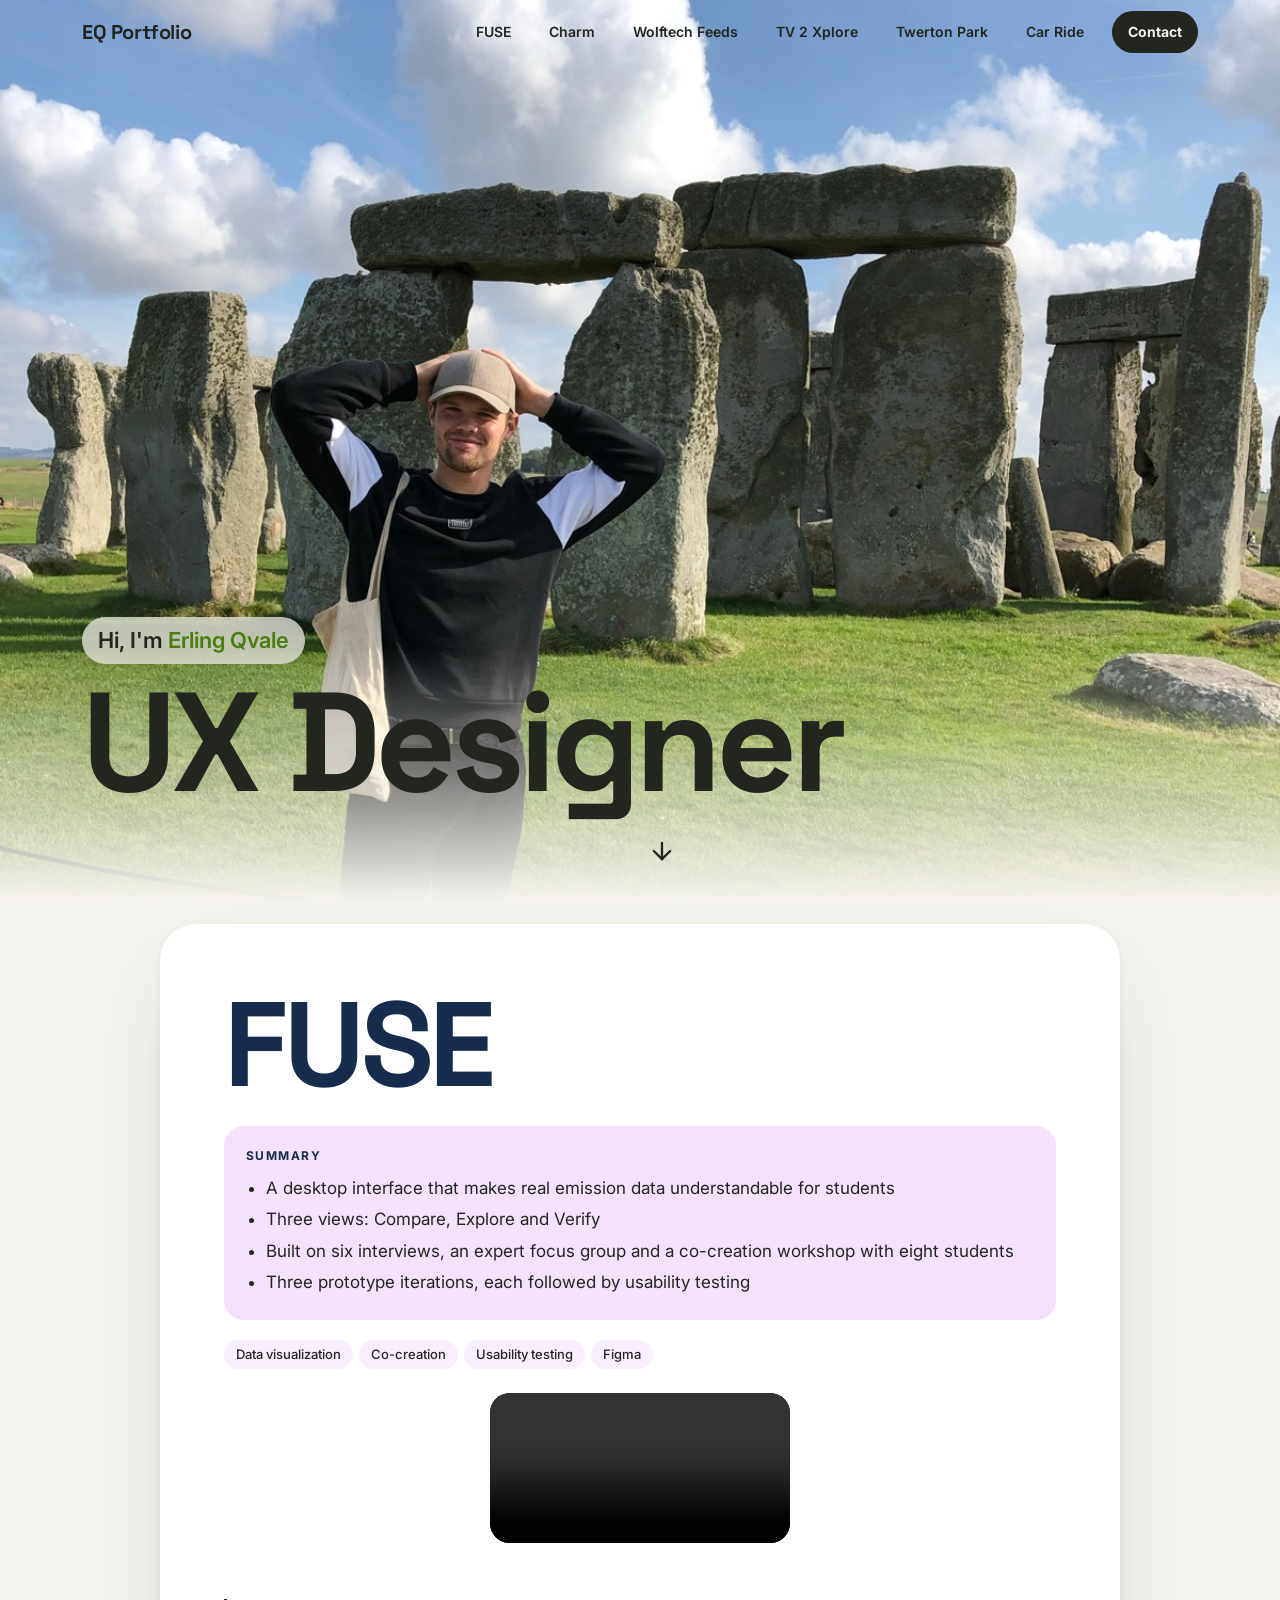
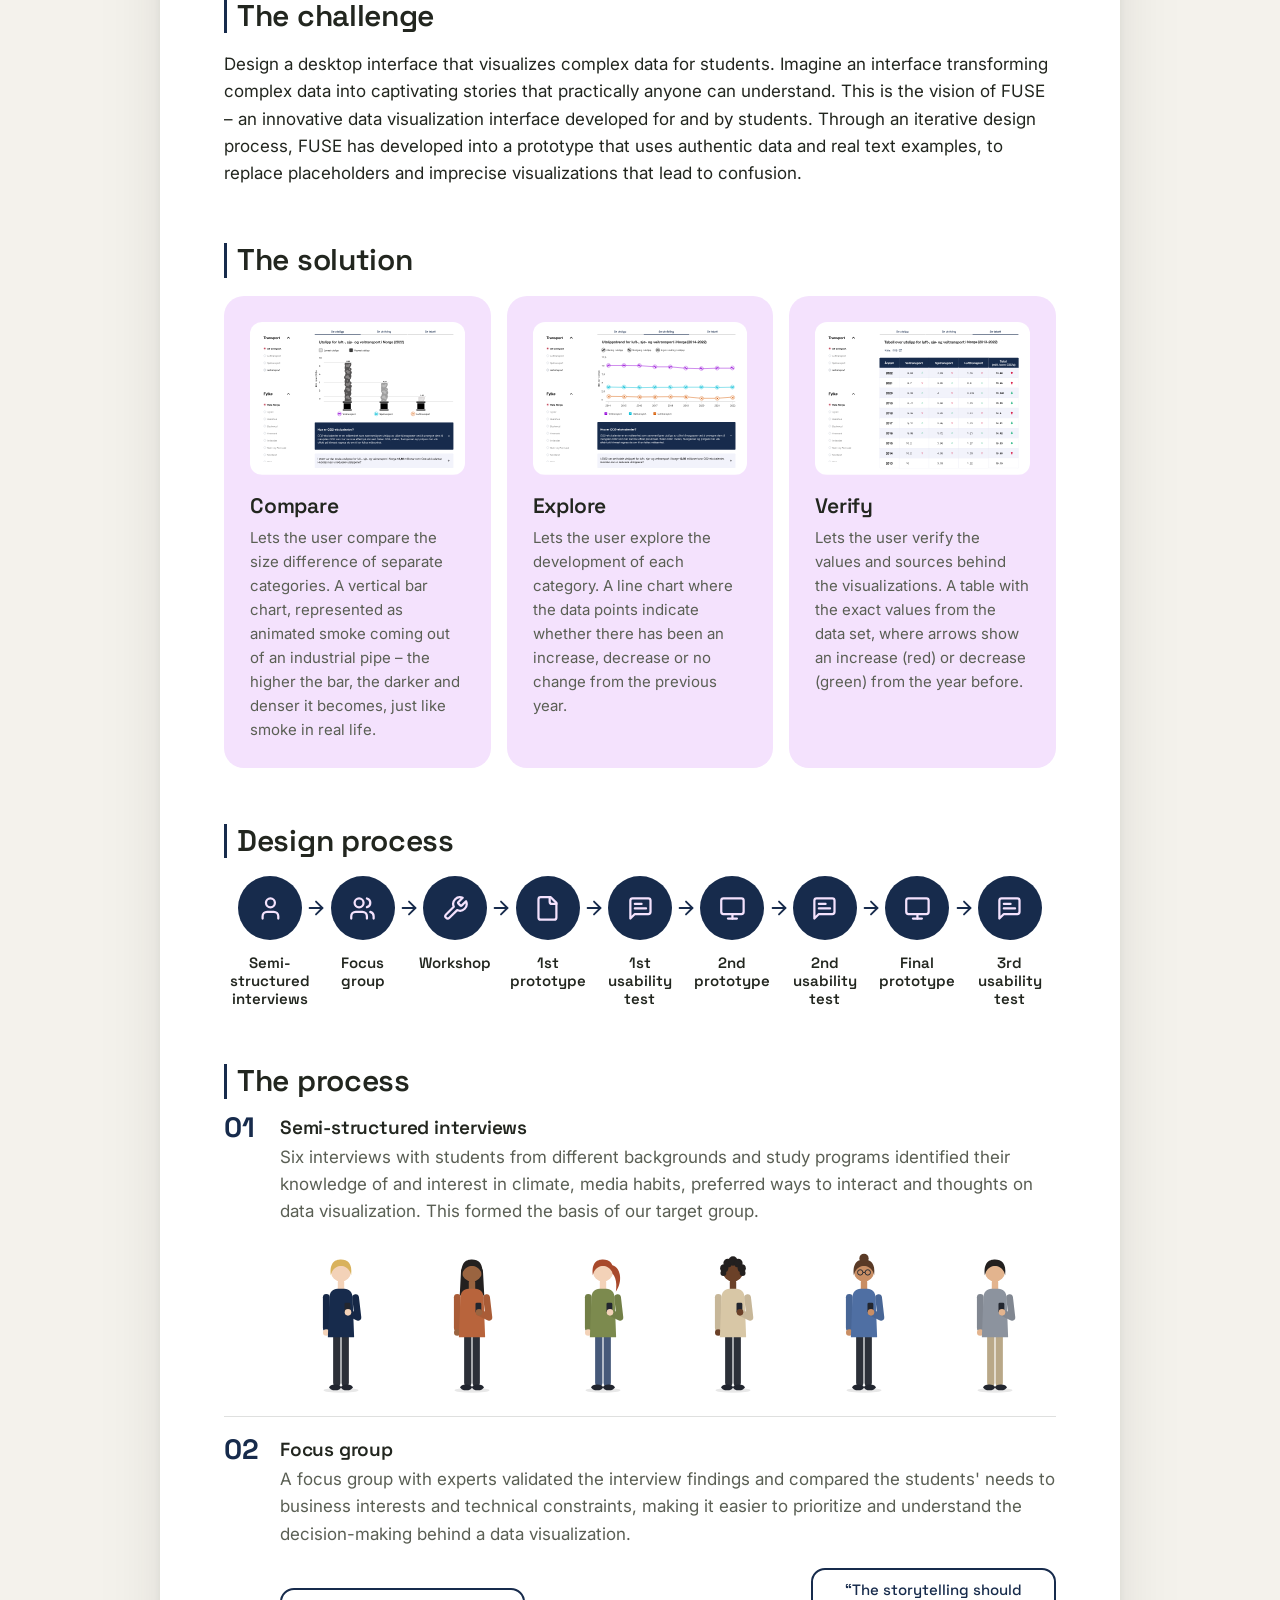
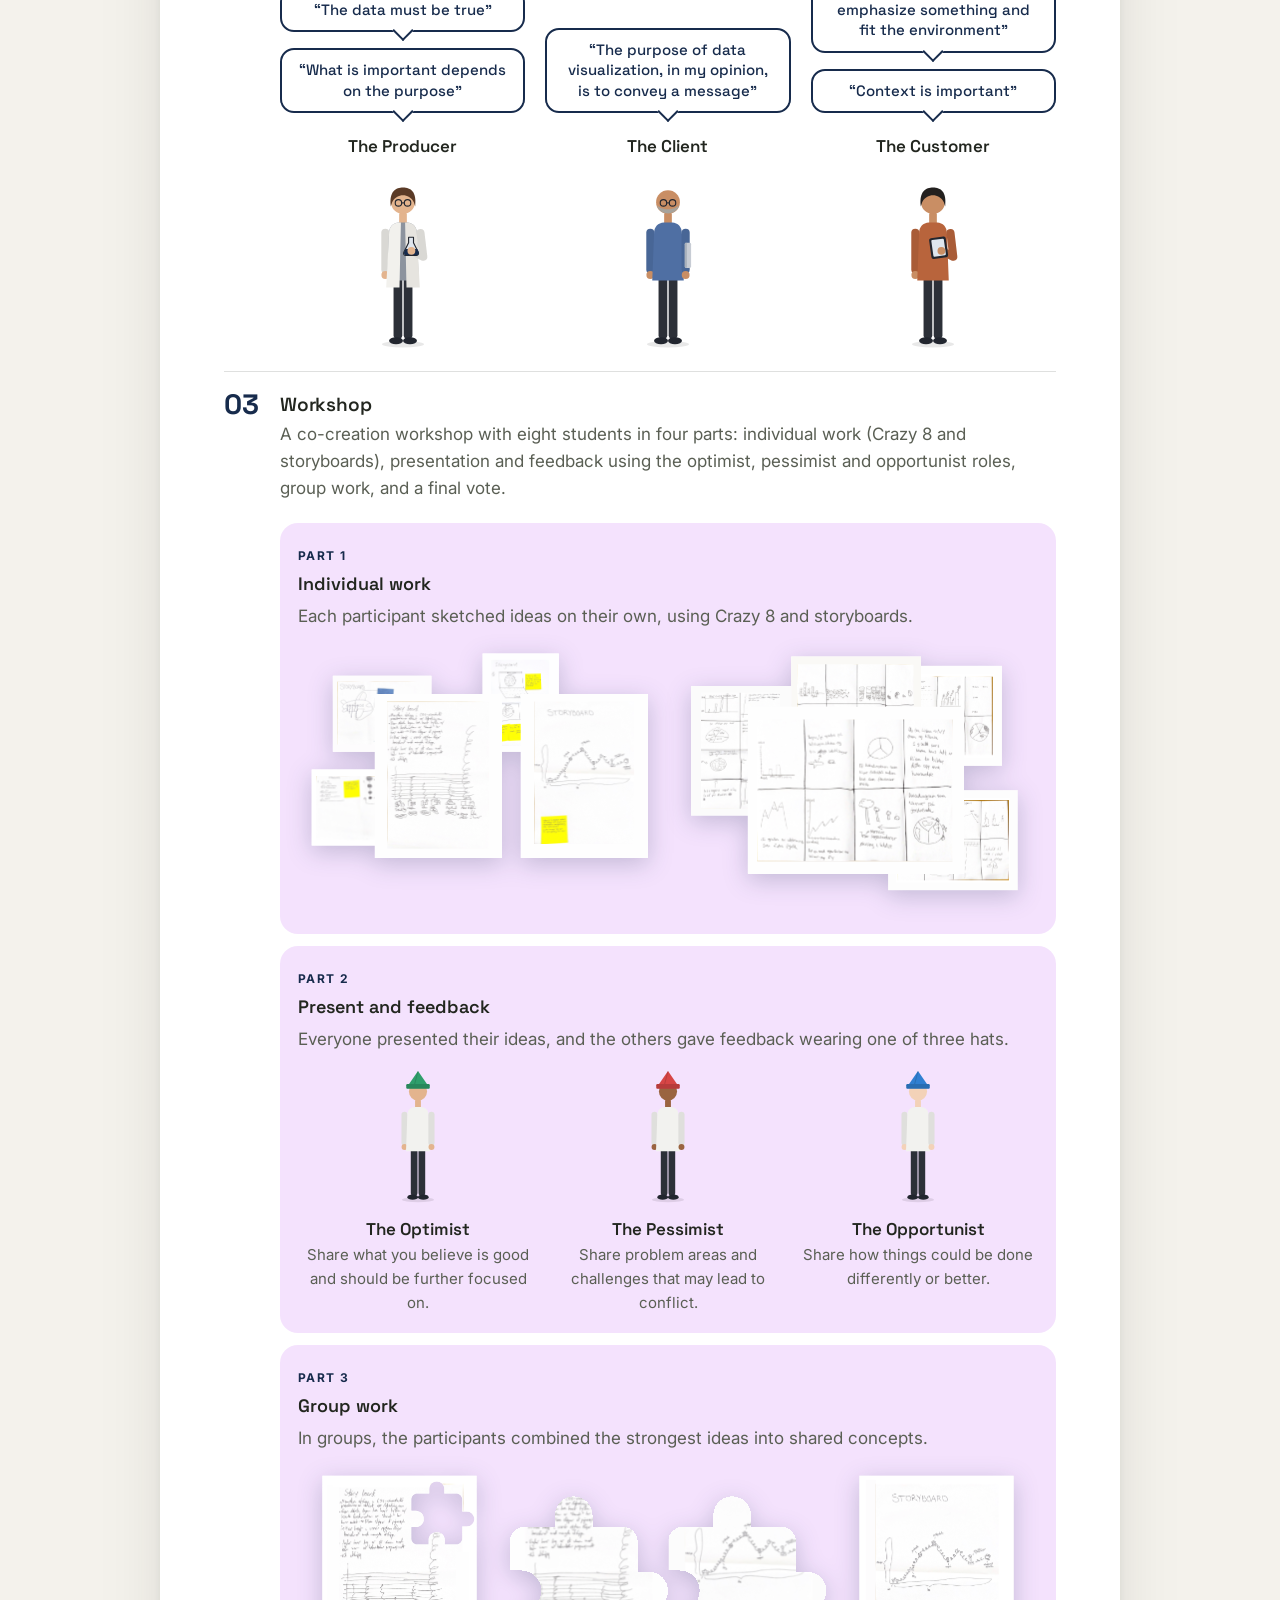
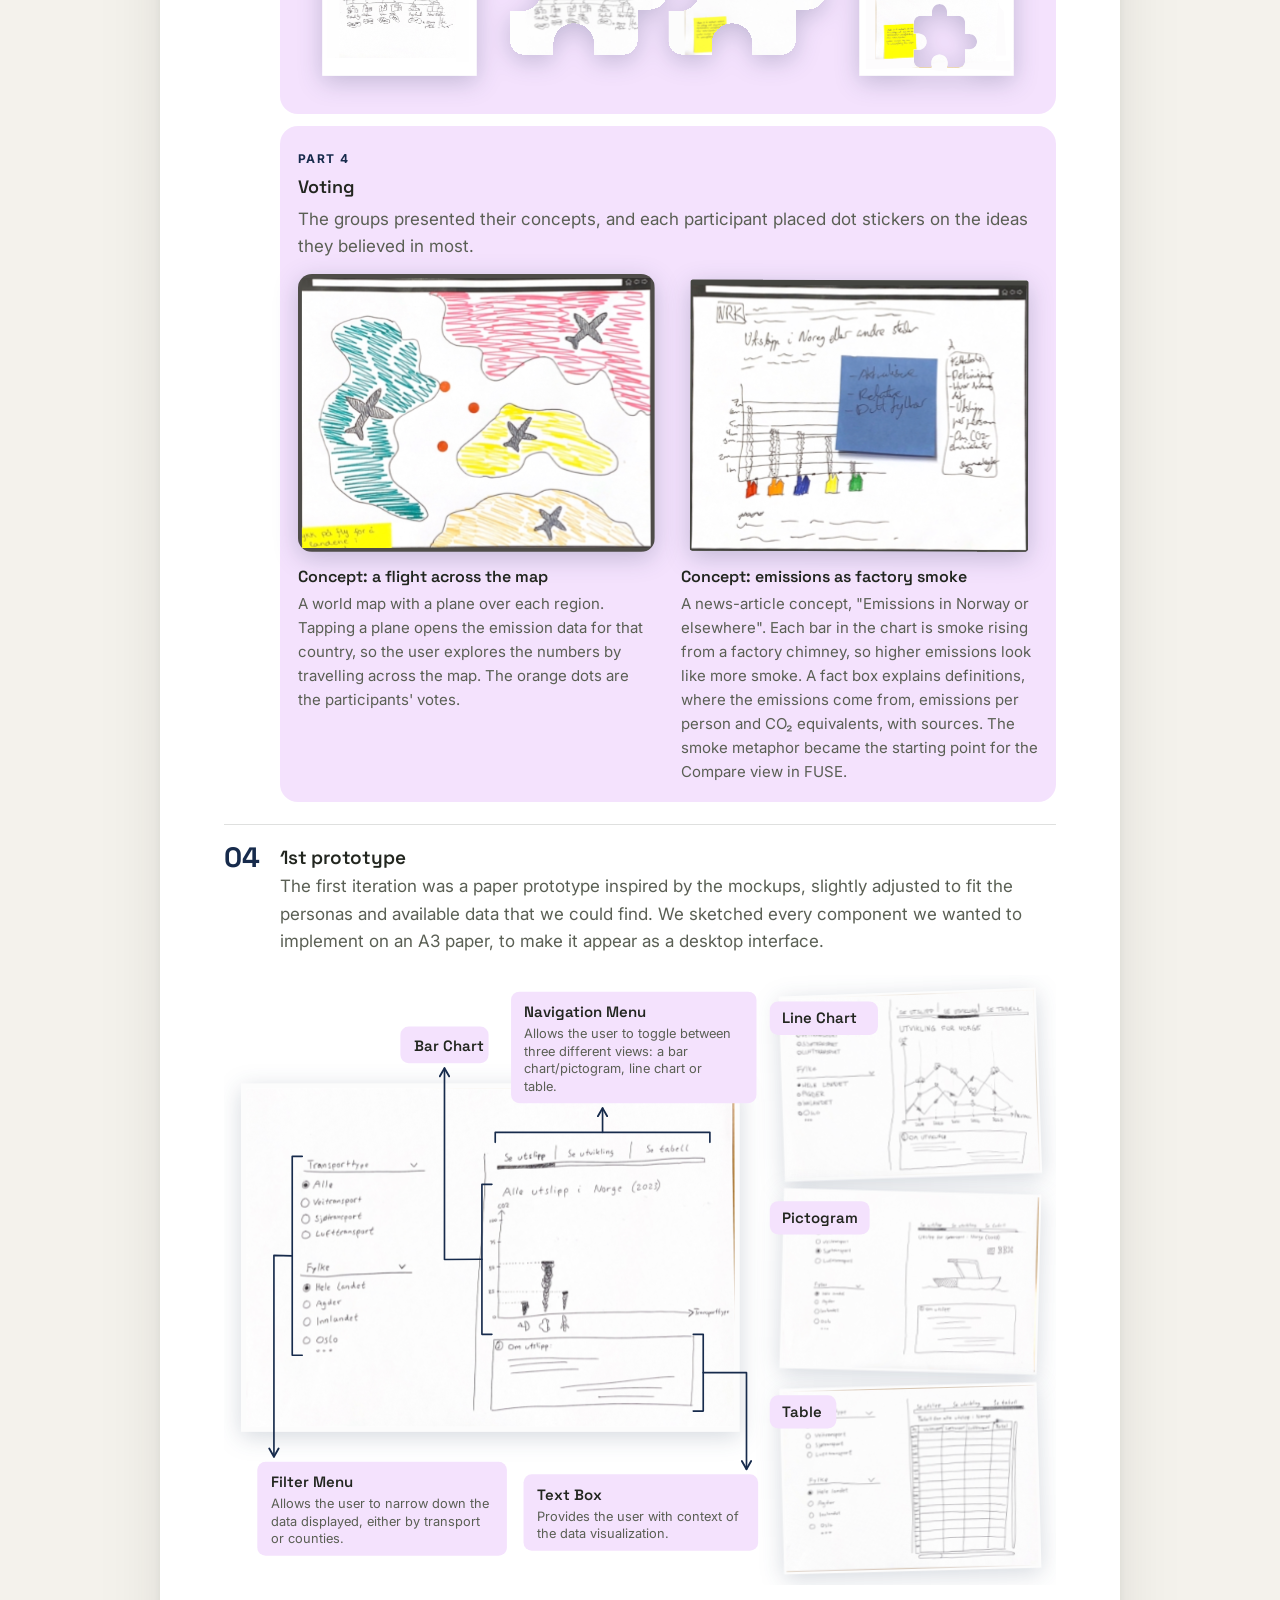
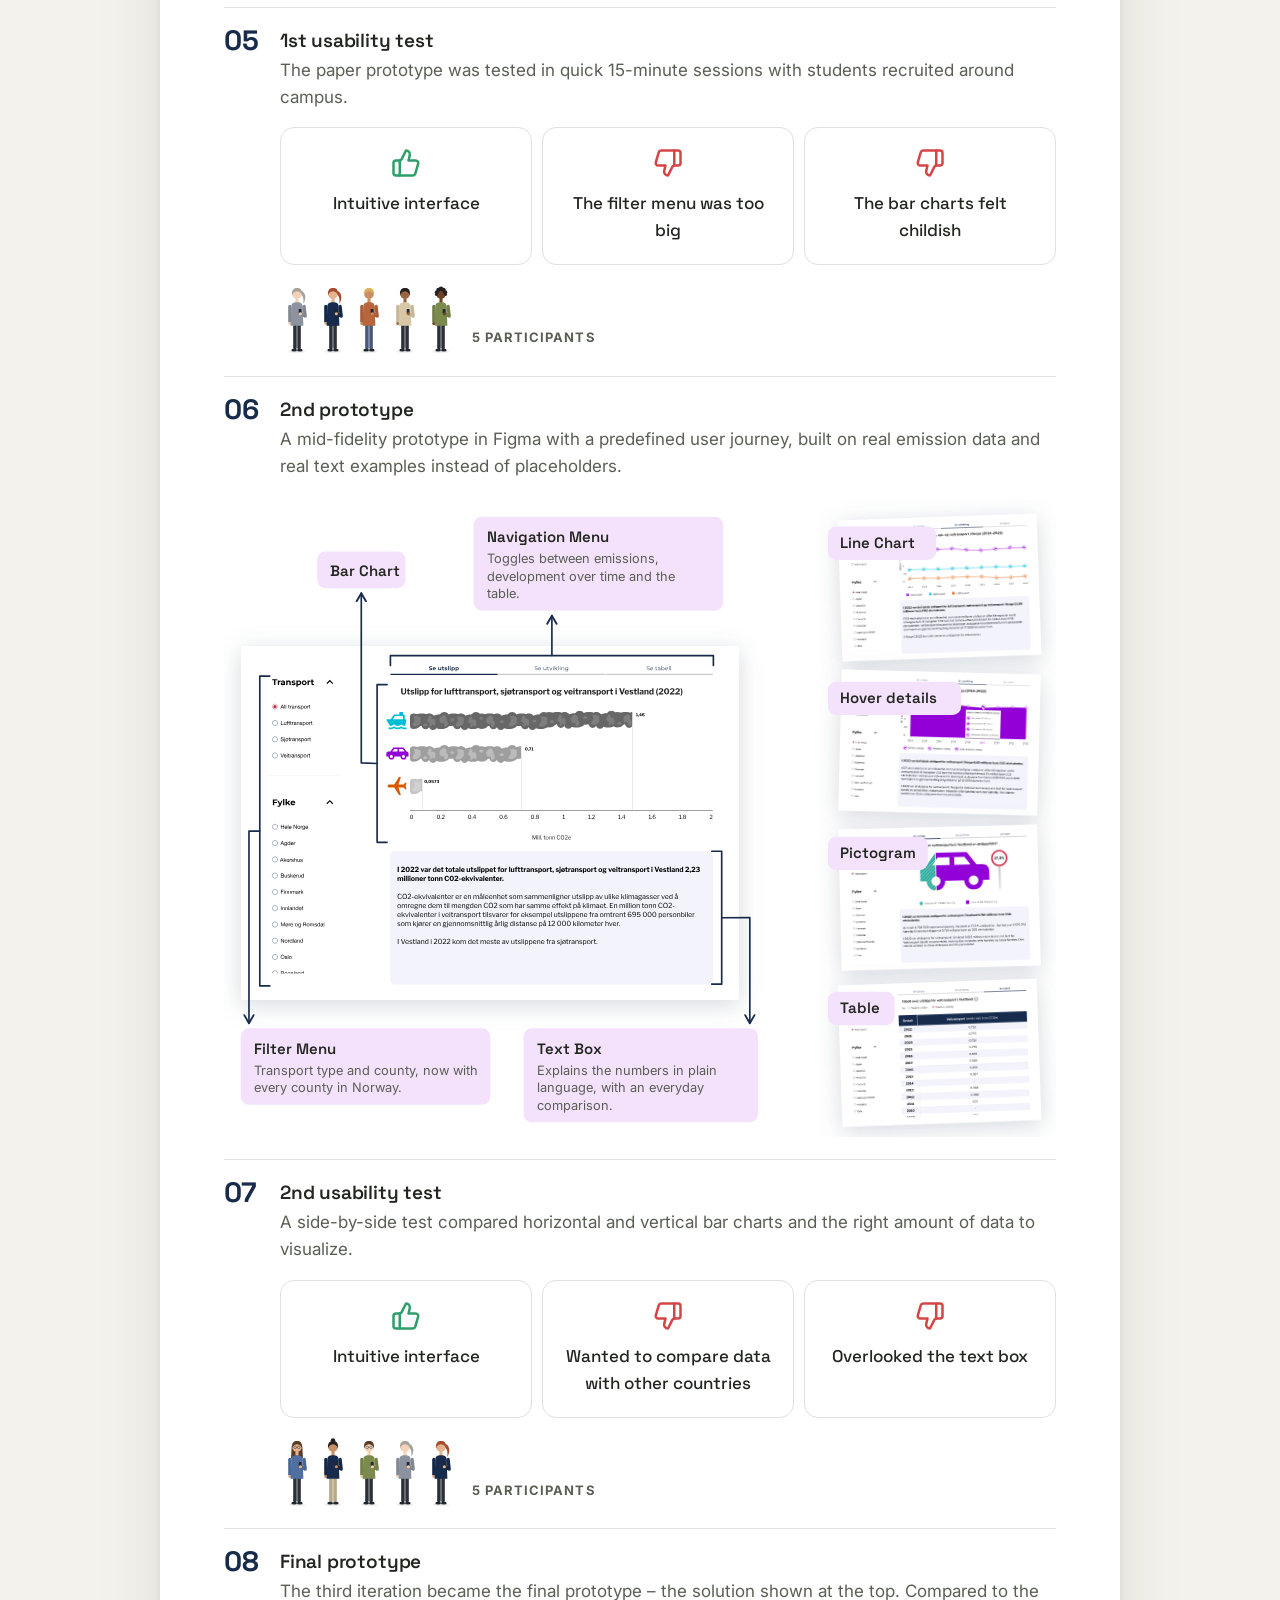
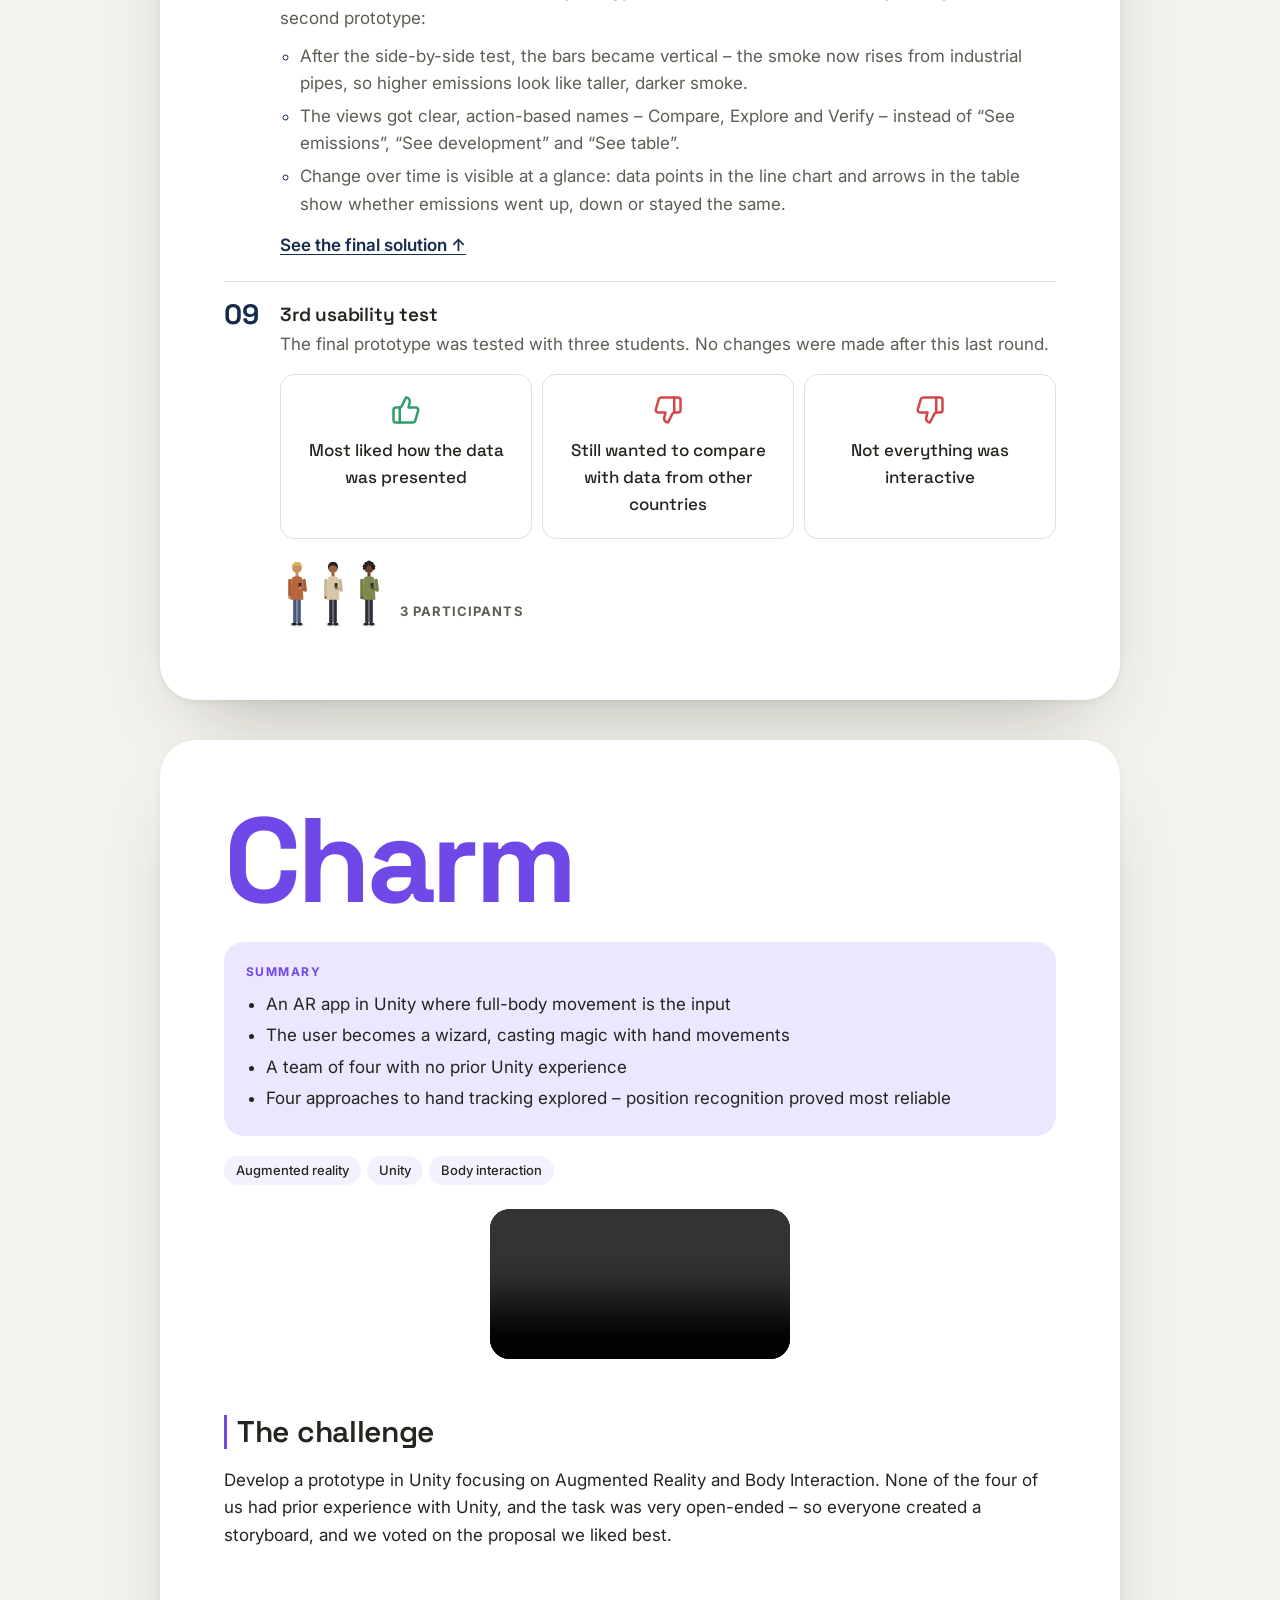
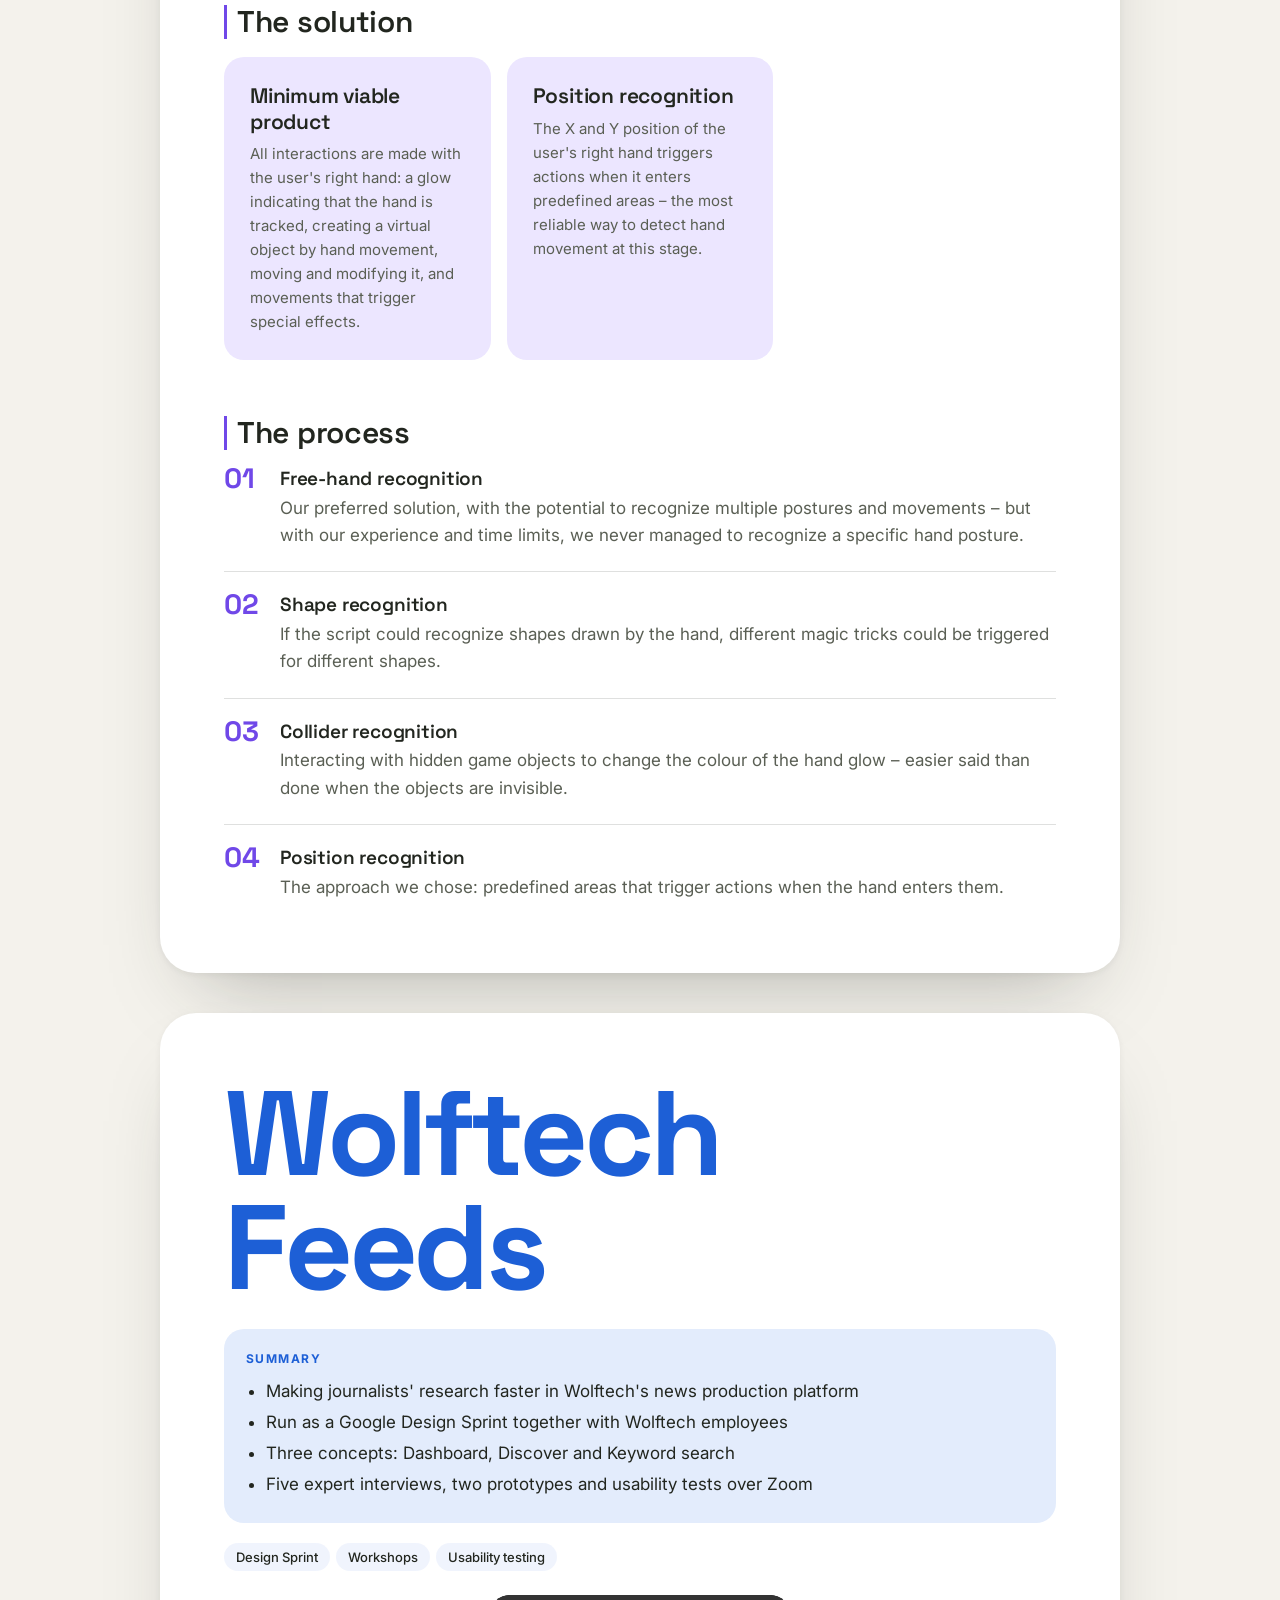
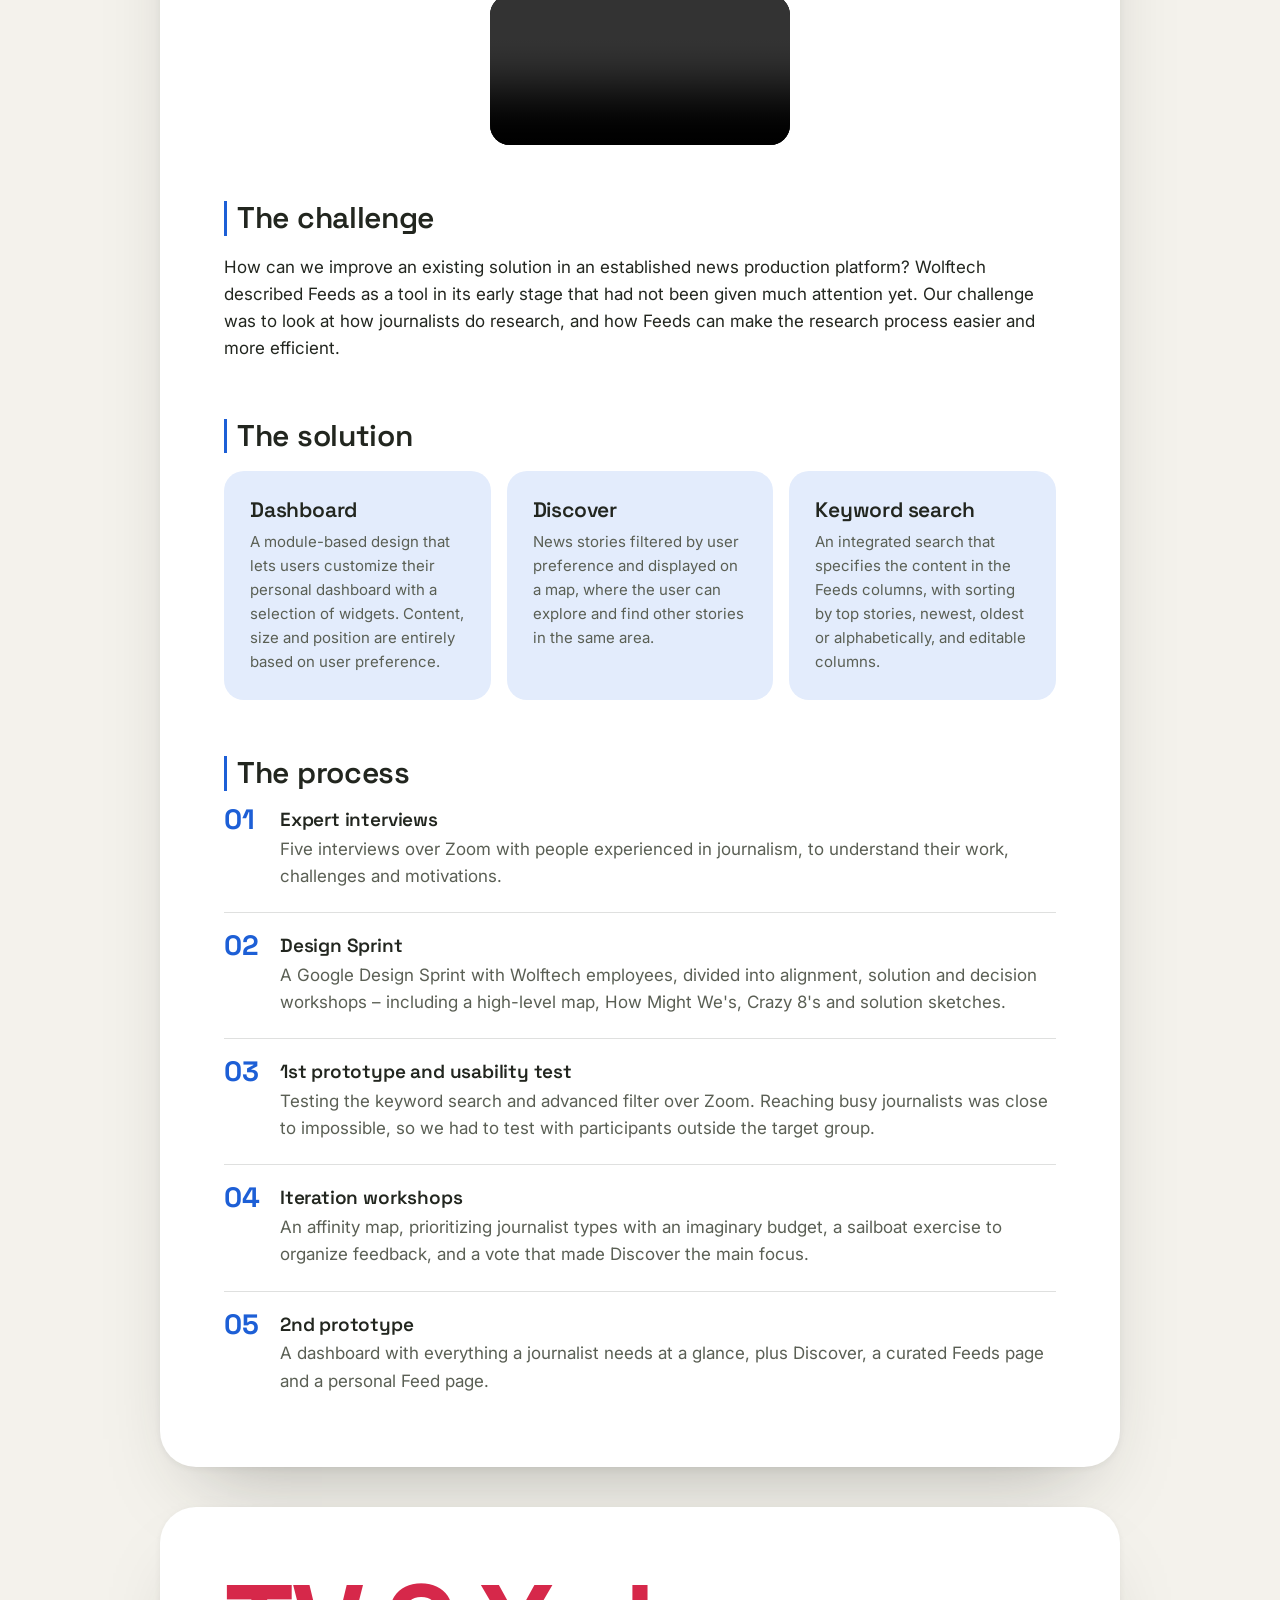
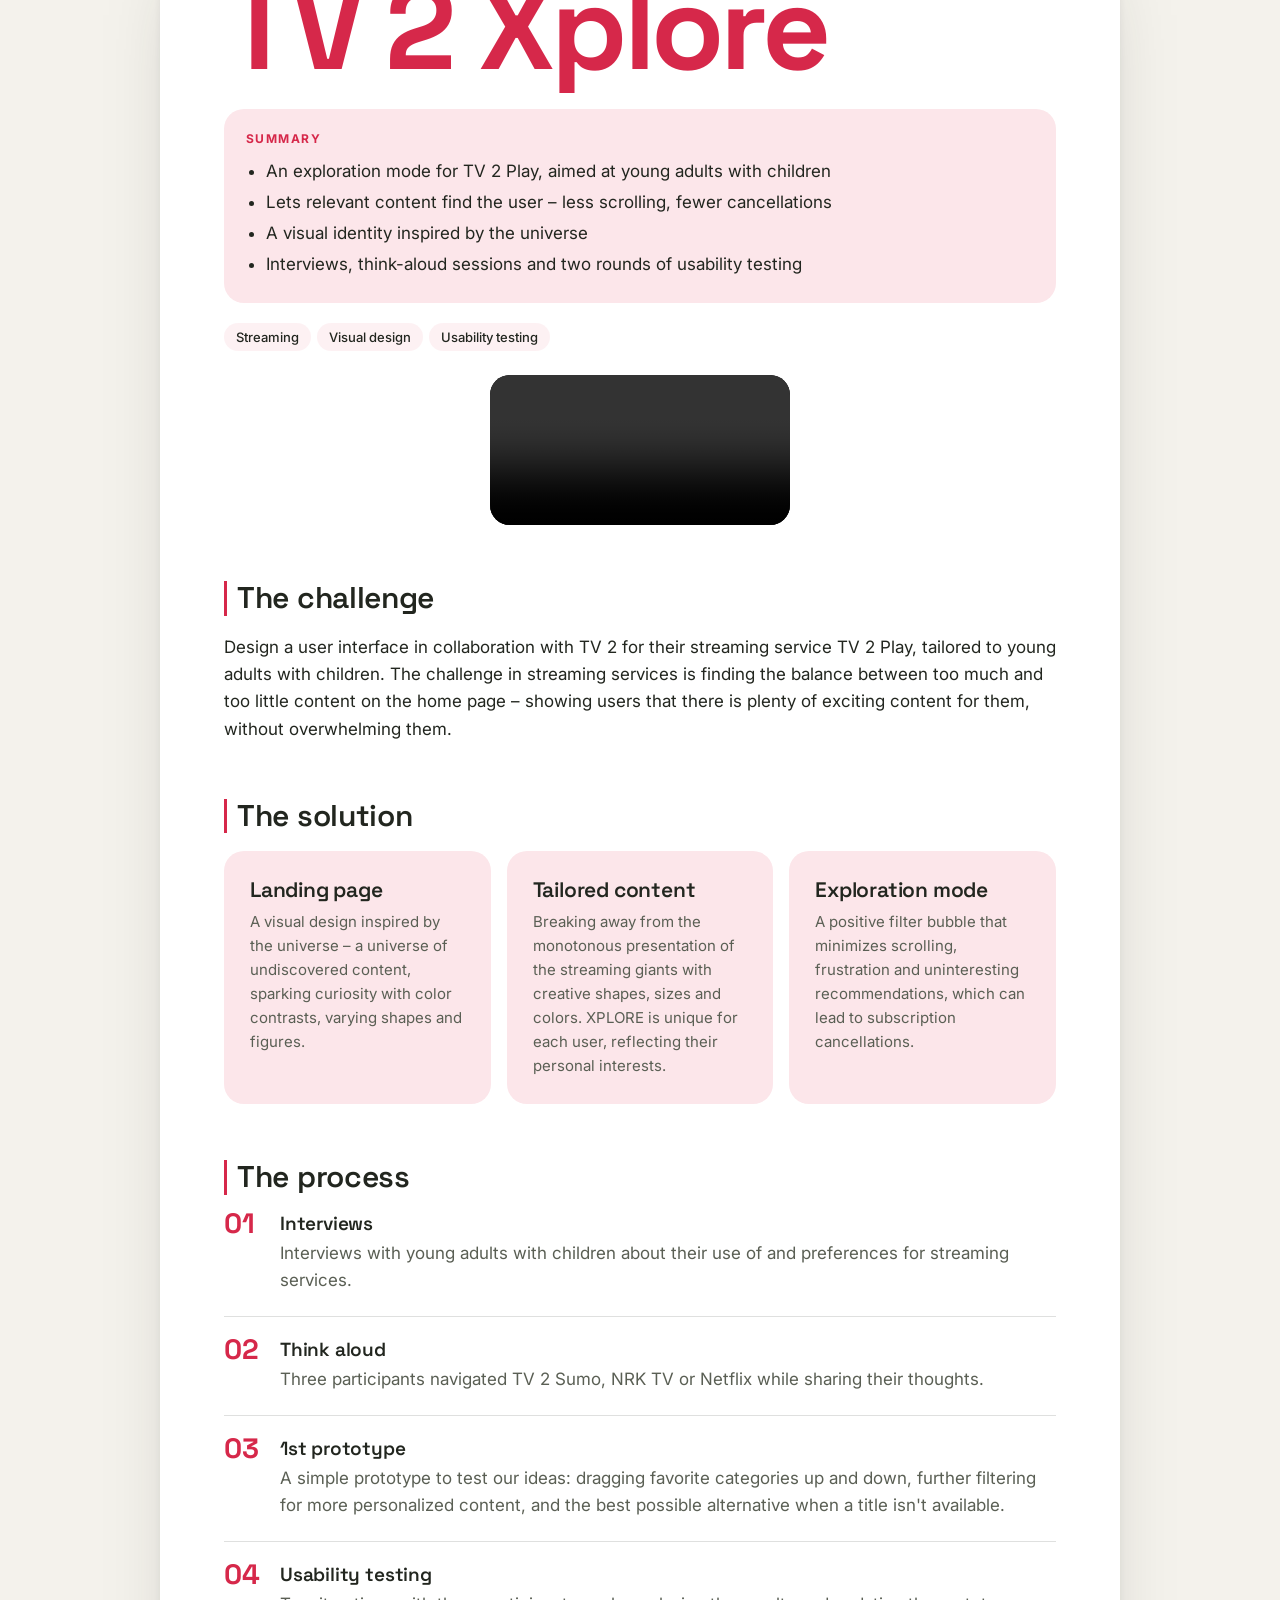
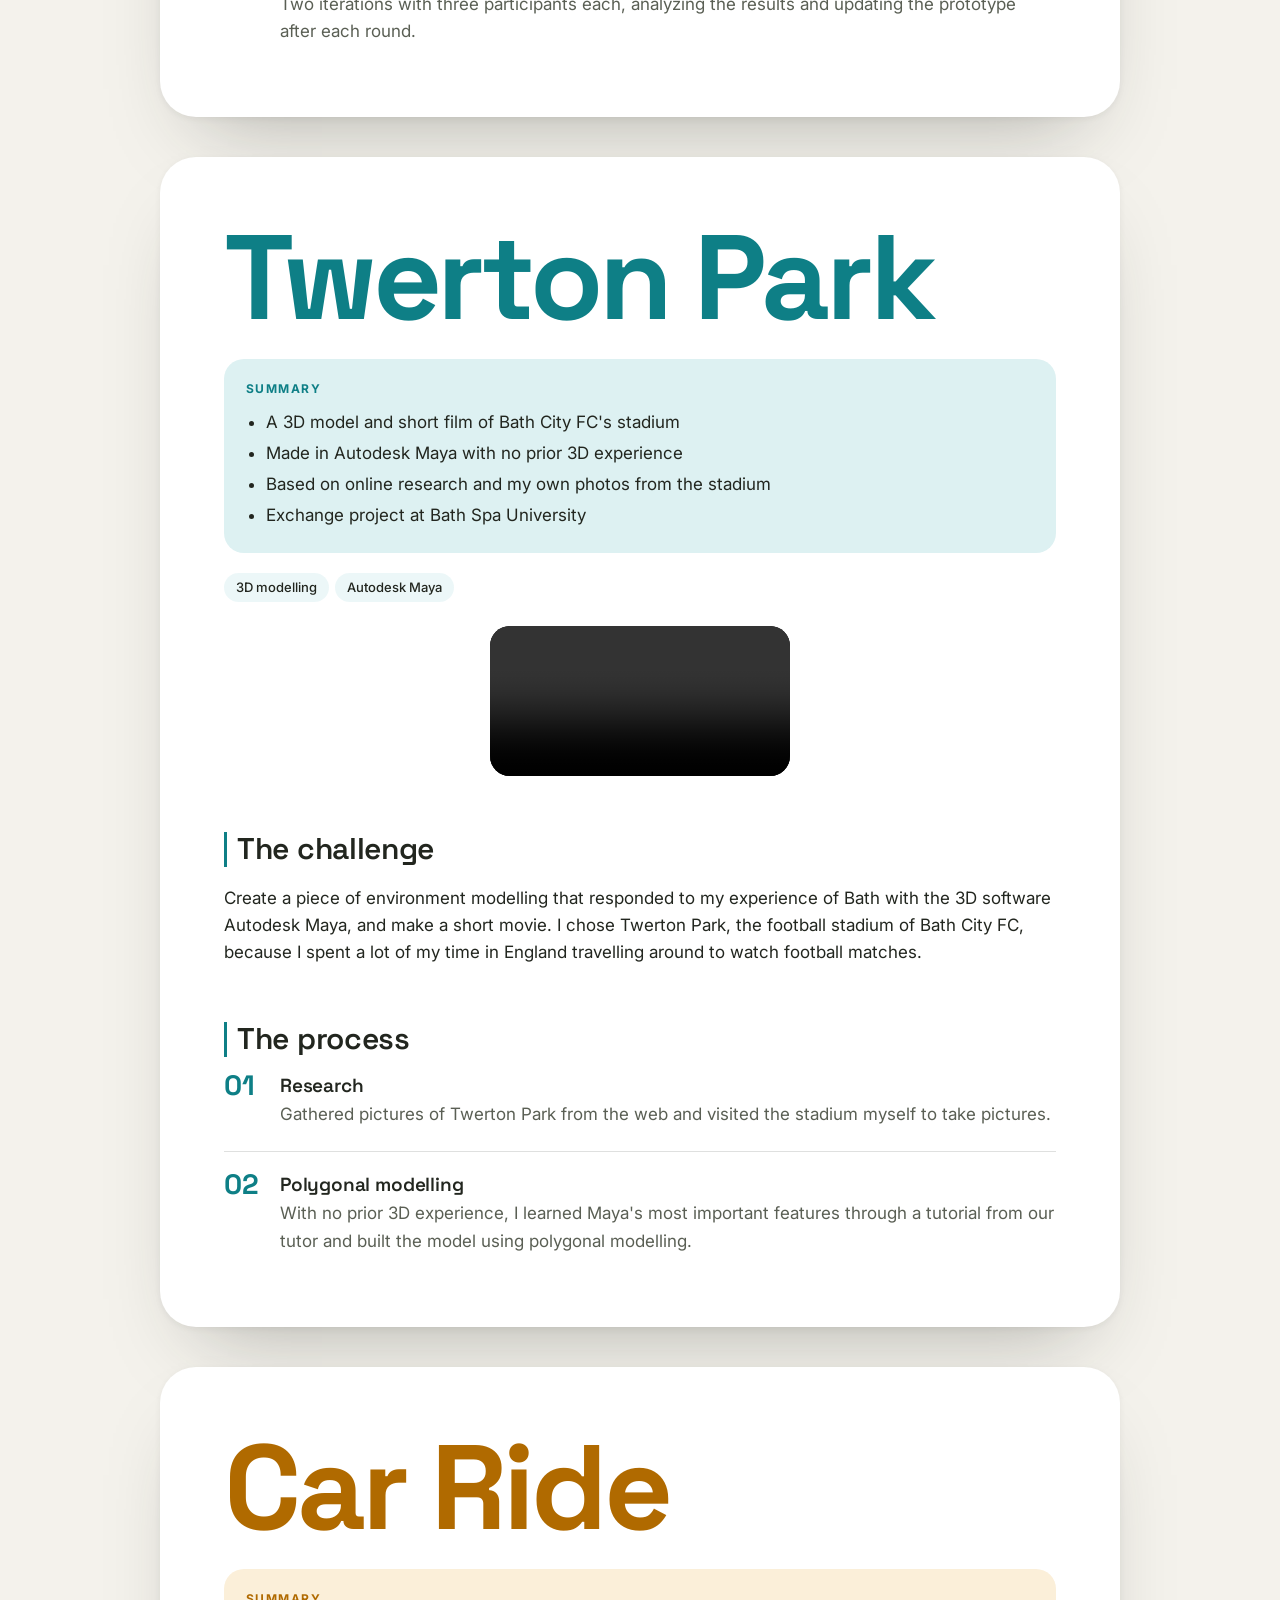
==== commit f5170d7a: "Hero: name in accent green Co-Authored-By: Claude Opus 5.5 (1M context) <noreply@anthropic.com>" ====
--- a/index.html
+++ b/index.html
@@ -25,7 +25,7 @@
     srcset="bilder/generelt/stonehenge-900.jpg 900w, bilder/generelt/stonehenge-1600.jpg 1600w, bilder/generelt/stonehenge-2400.jpg 2400w"
     sizes="(orientation: portrait) 150vh, 100vw" alt="" fetchpriority="high">
   <div class="bredde">
-    <p class="hei">Hi, I'm Erling Qvale</p>
+    <p class="hei">Hi, I'm <span class="hei-navn">Erling Qvale</span></p>
     <h1>UX Designer</h1>
   </div>
   <a class="nedpil" href="#fuse" aria-label="Scroll to projects">
--- a/stil.css
+++ b/stil.css
@@ -144,6 +144,7 @@
   background: color-mix(in srgb, var(--bg) 72%, transparent);
   -webkit-backdrop-filter: blur(12px); backdrop-filter: blur(12px);
 }
+.hei-navn { color: var(--aksent); }
 h1 {
   font-family: var(--font-tittel); font-weight: 700;
   font-size: 12vw; line-height: .95; letter-spacing: -.04em; margin: 0;
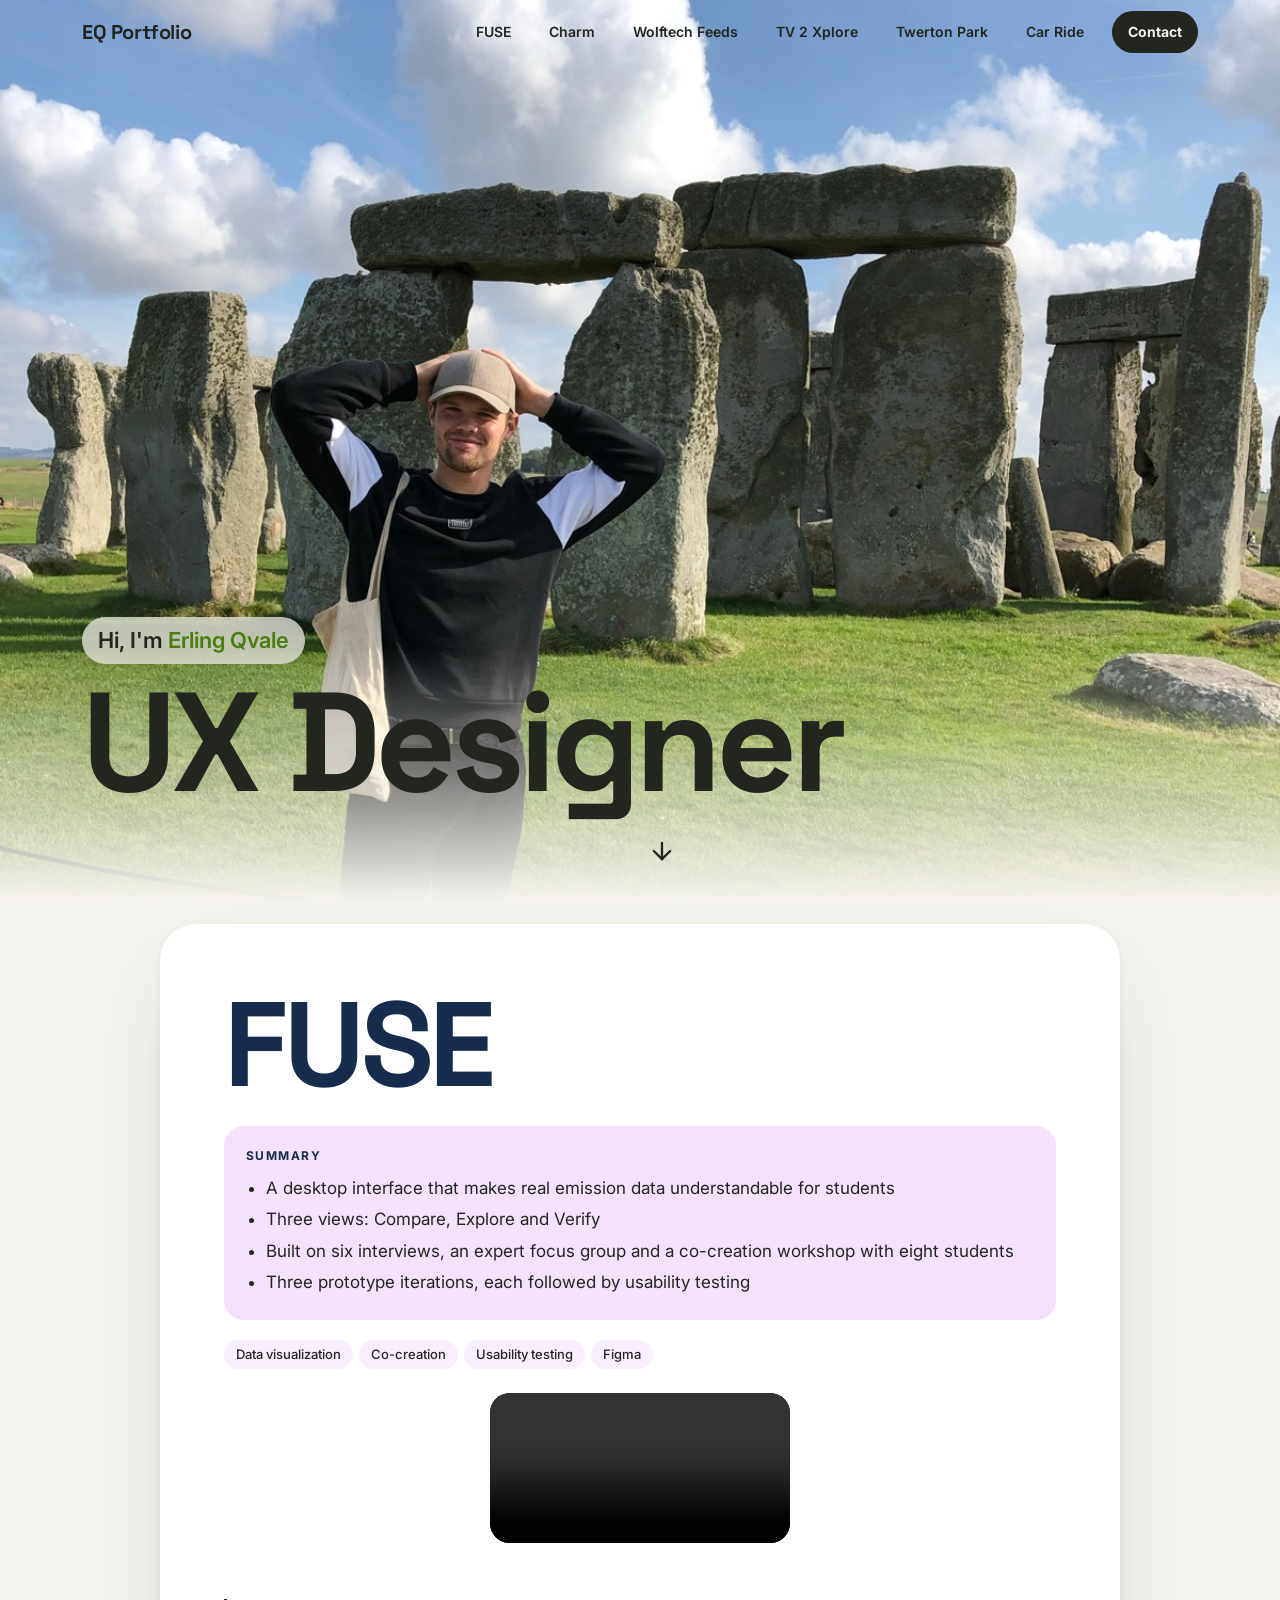
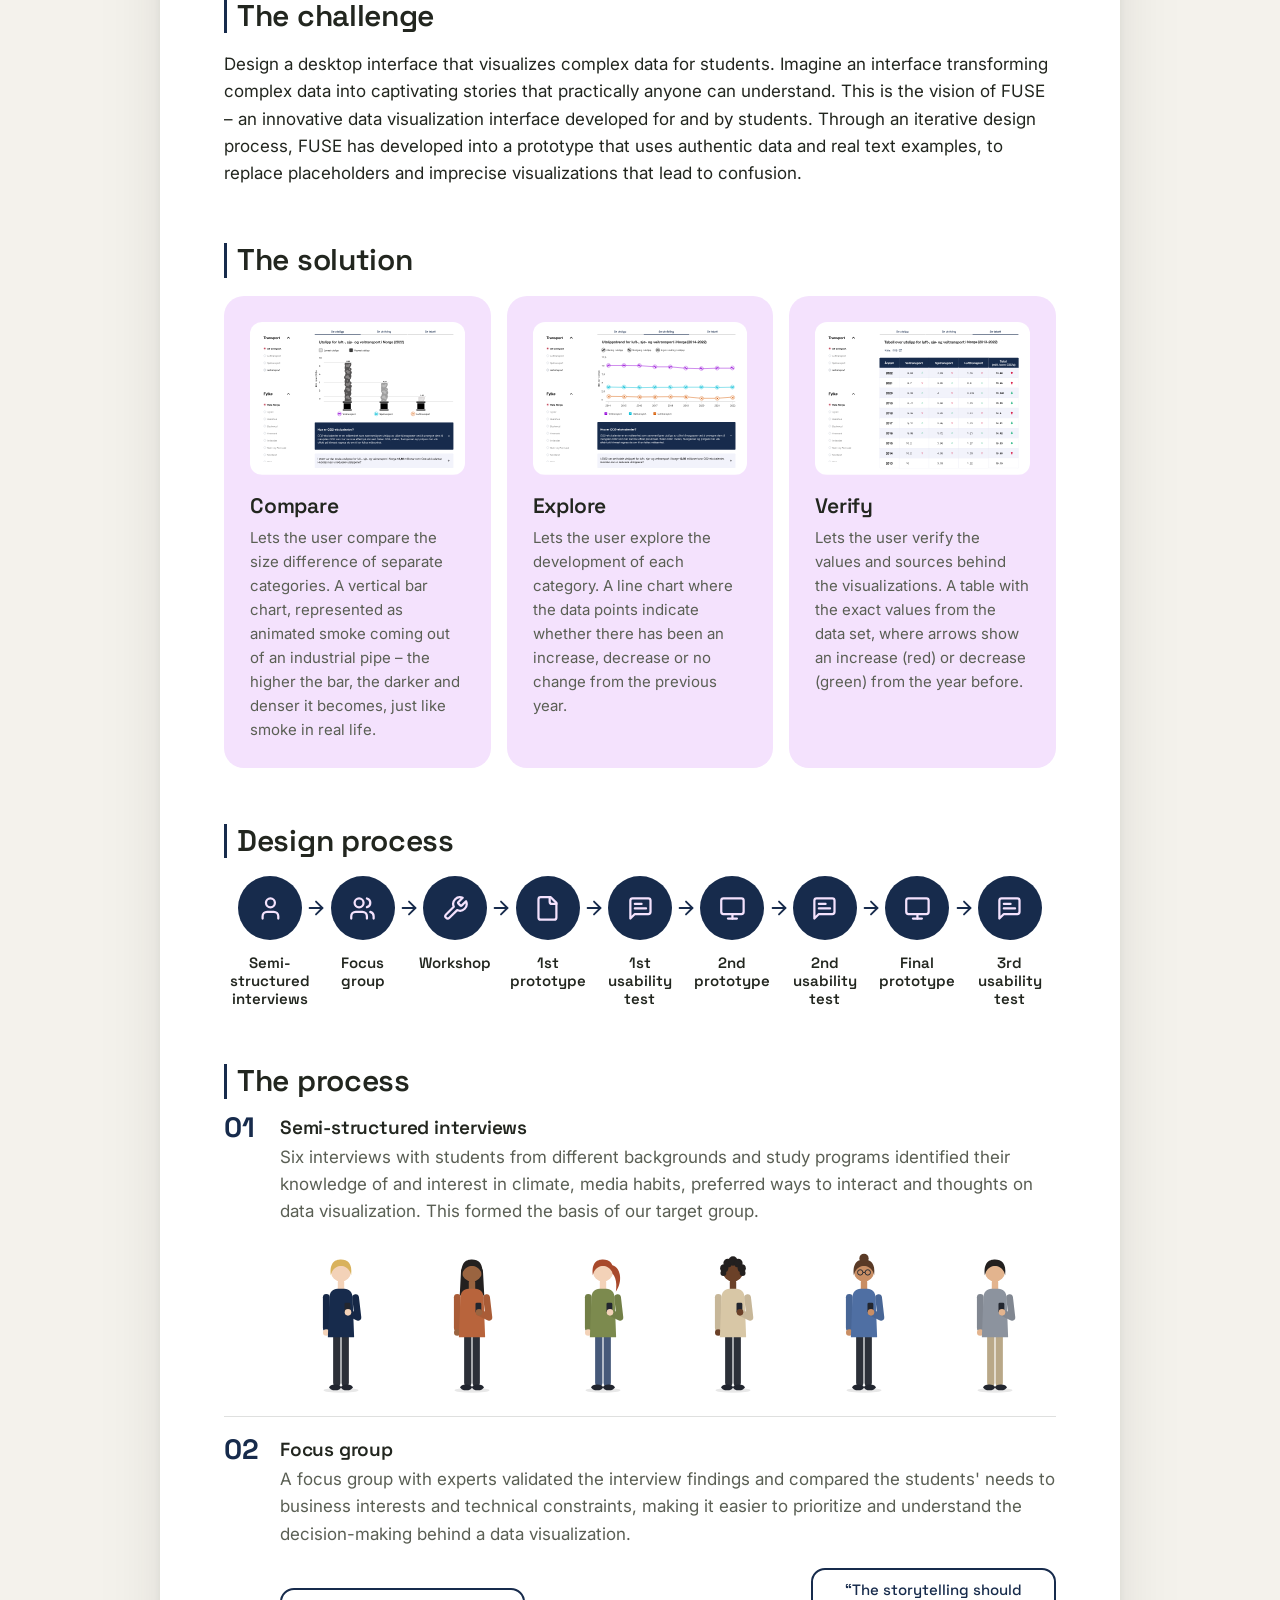
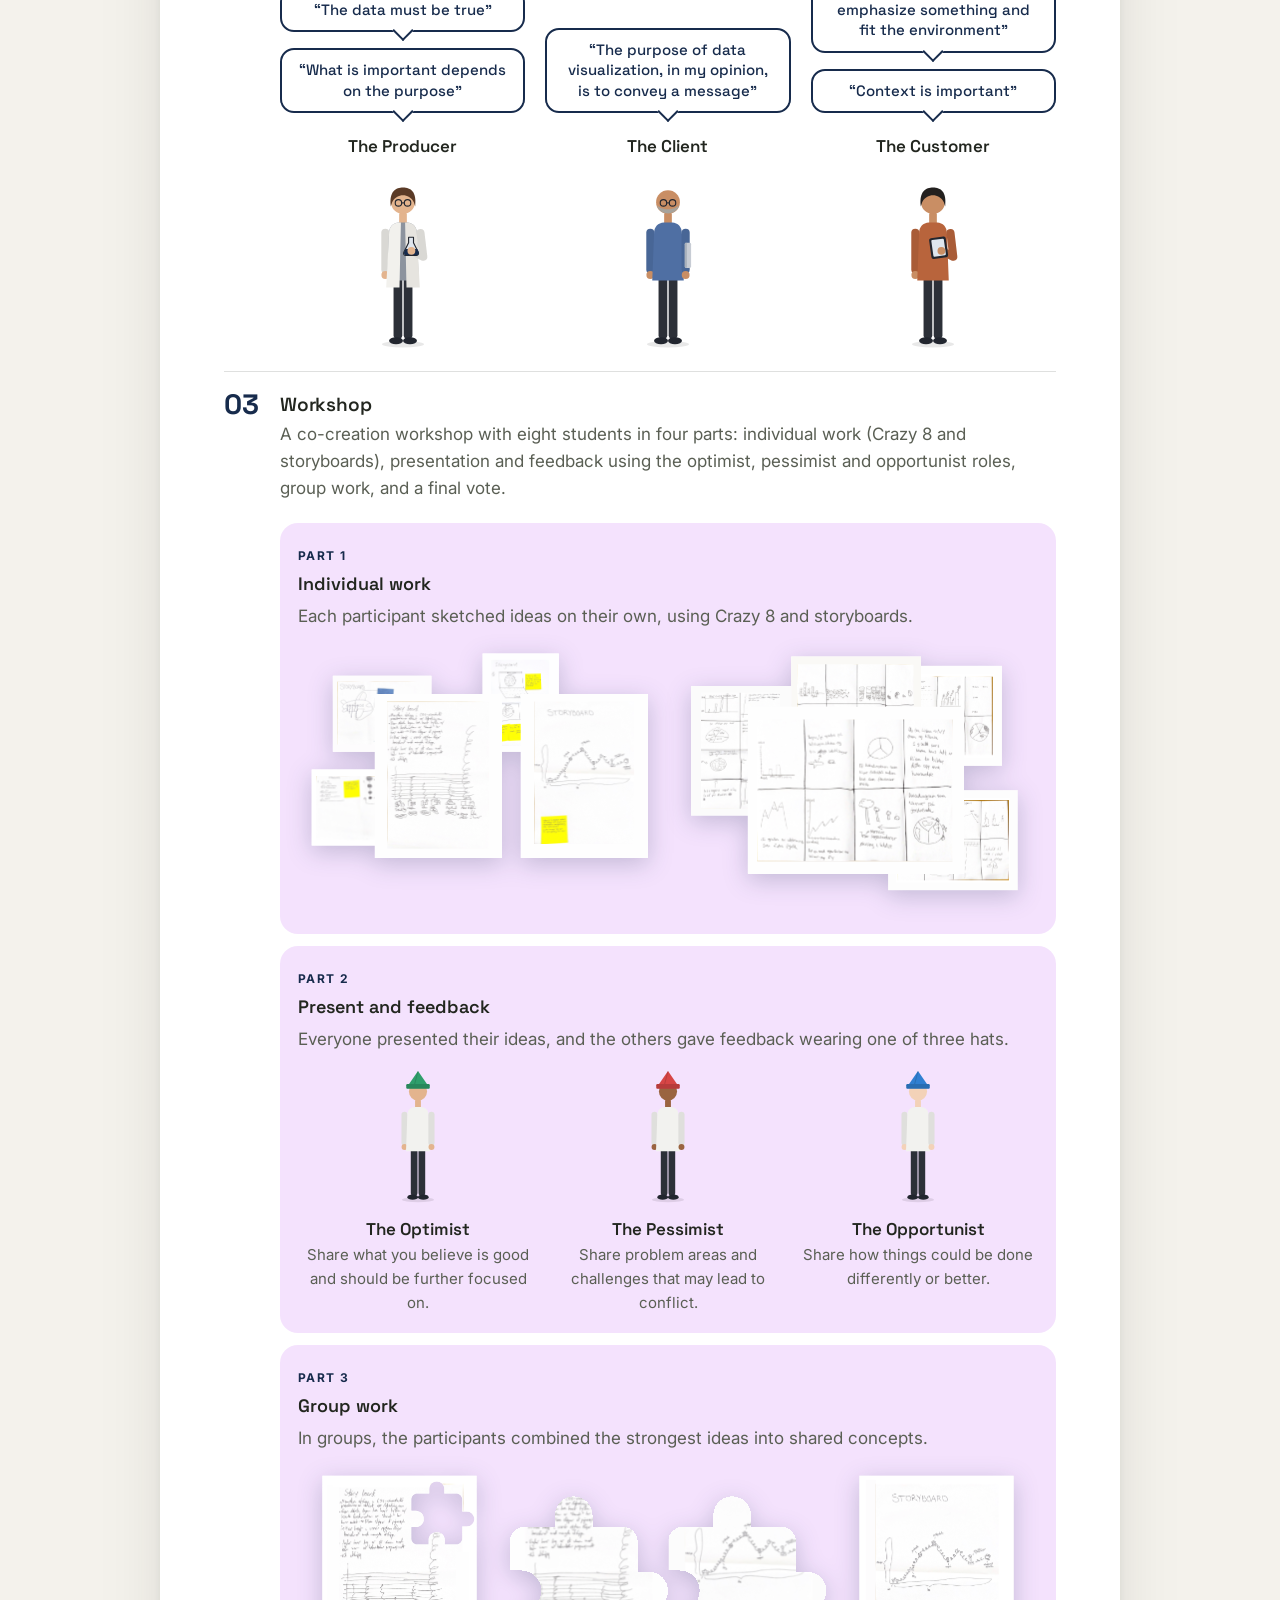
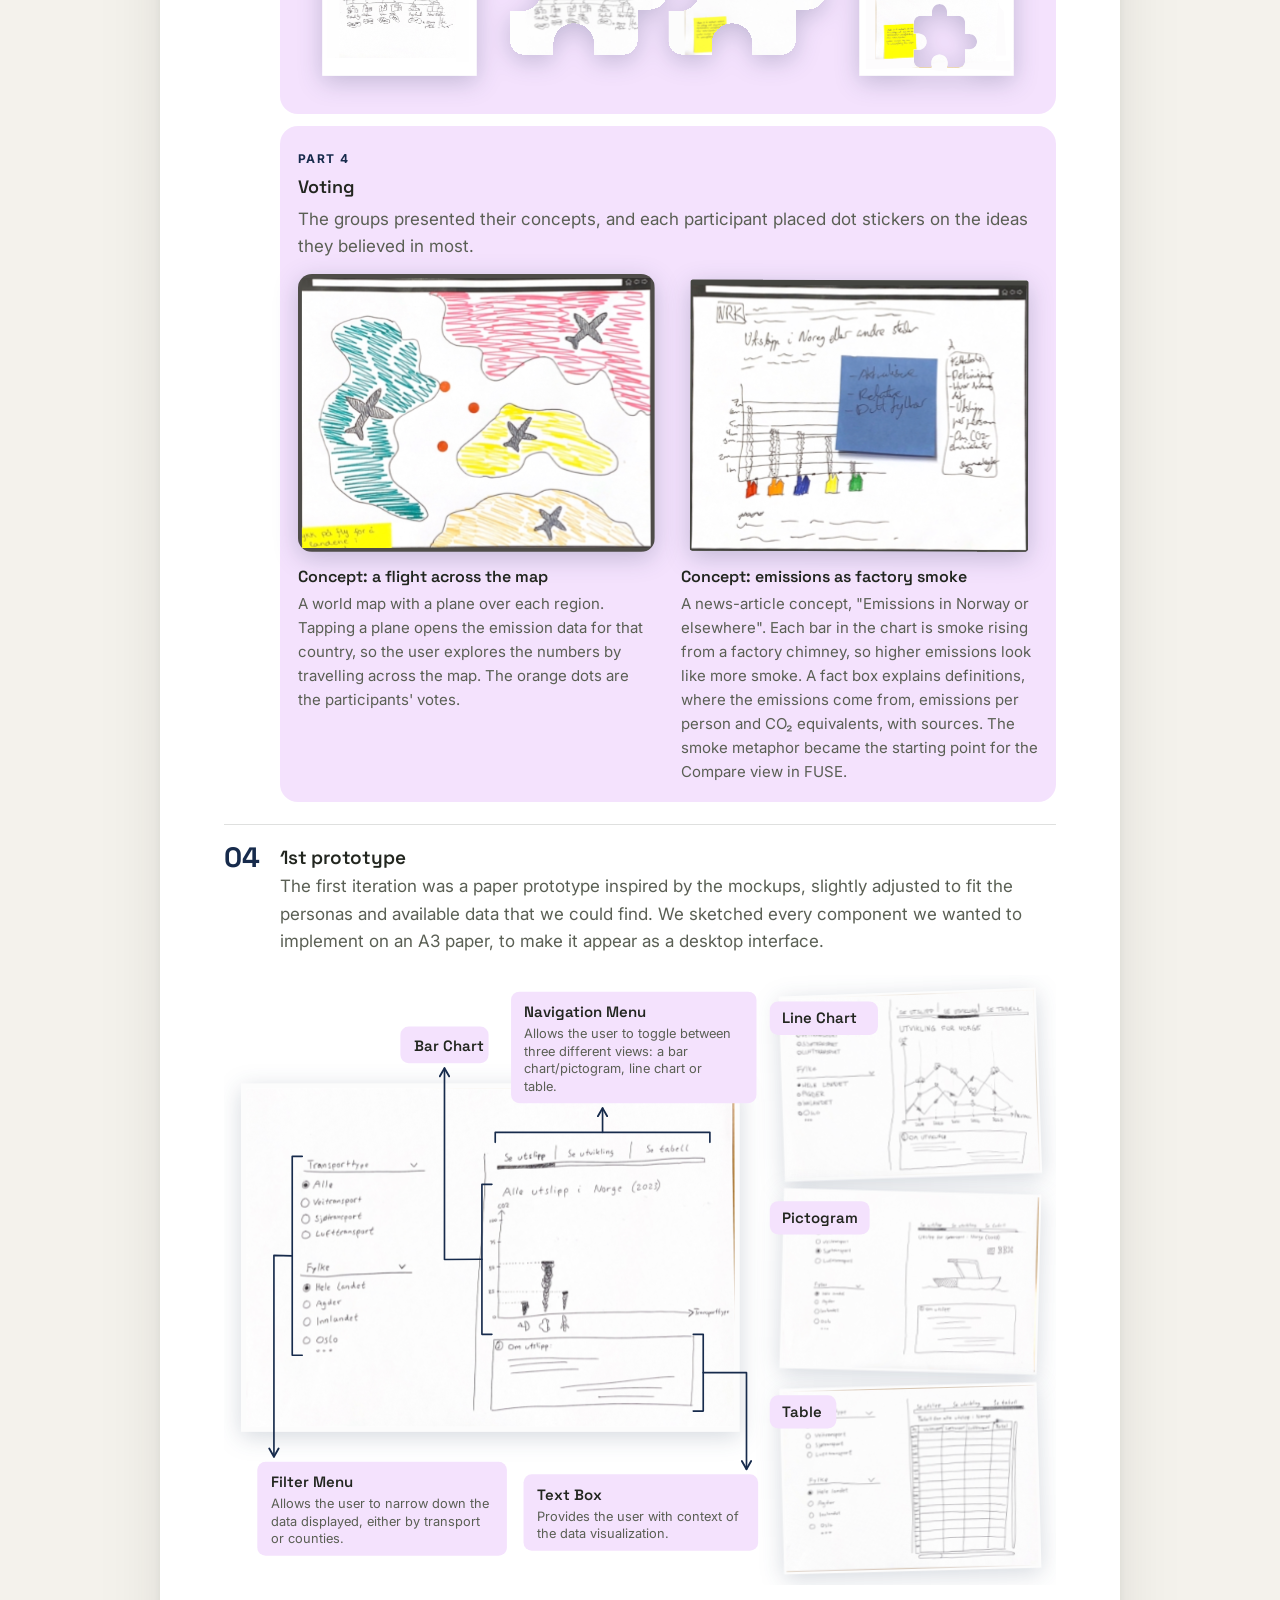
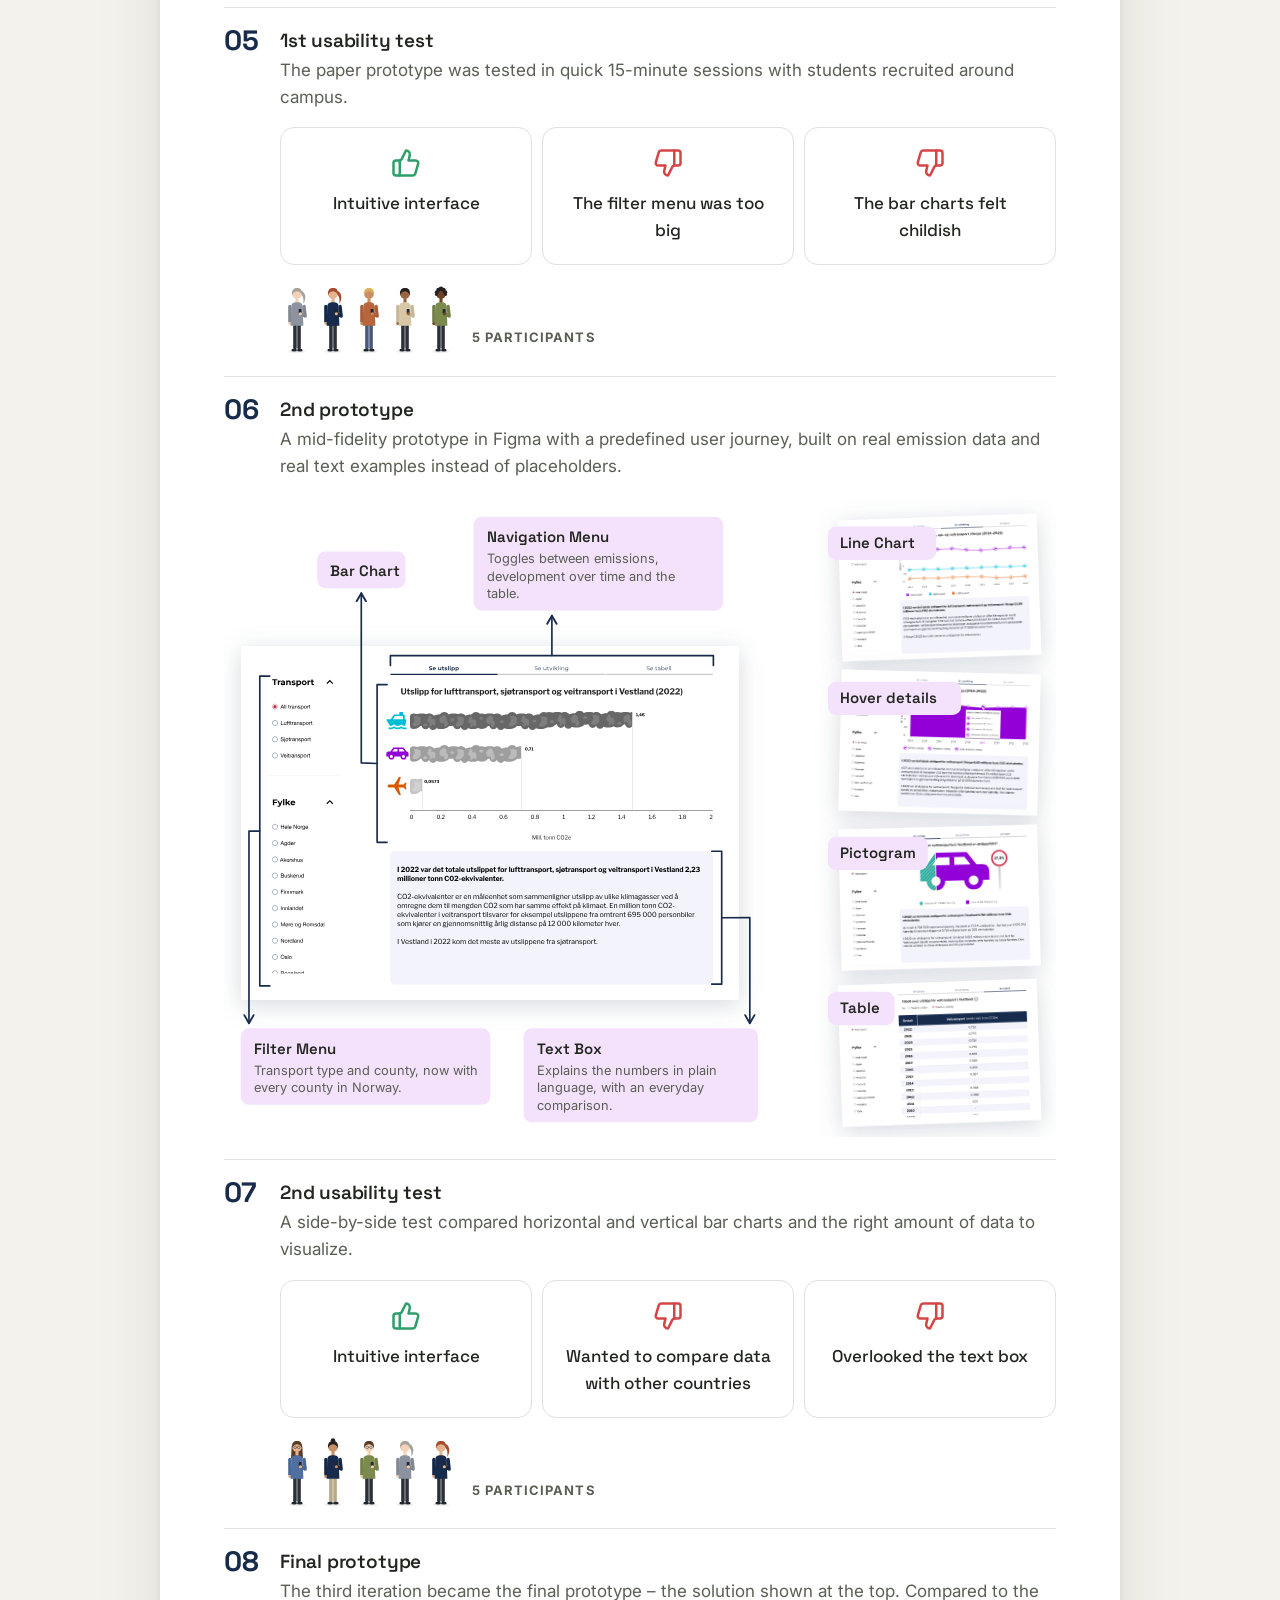
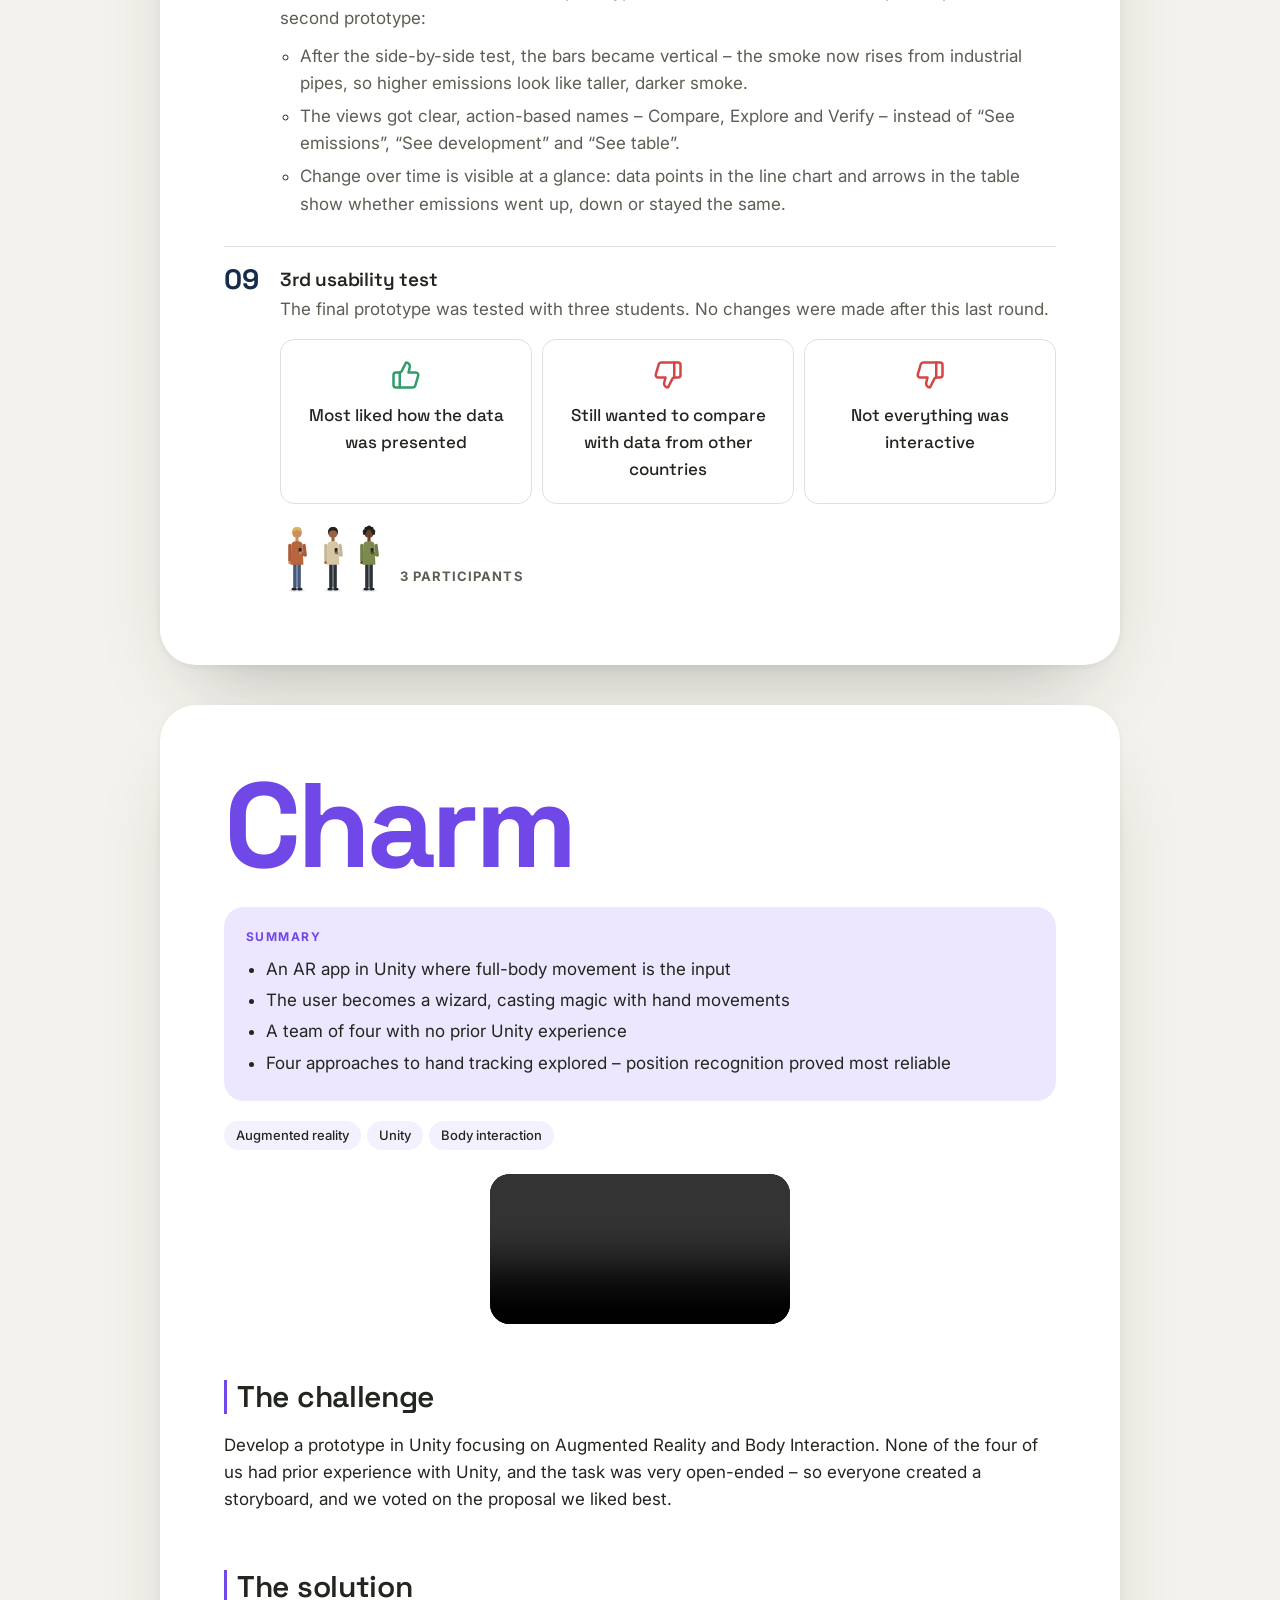
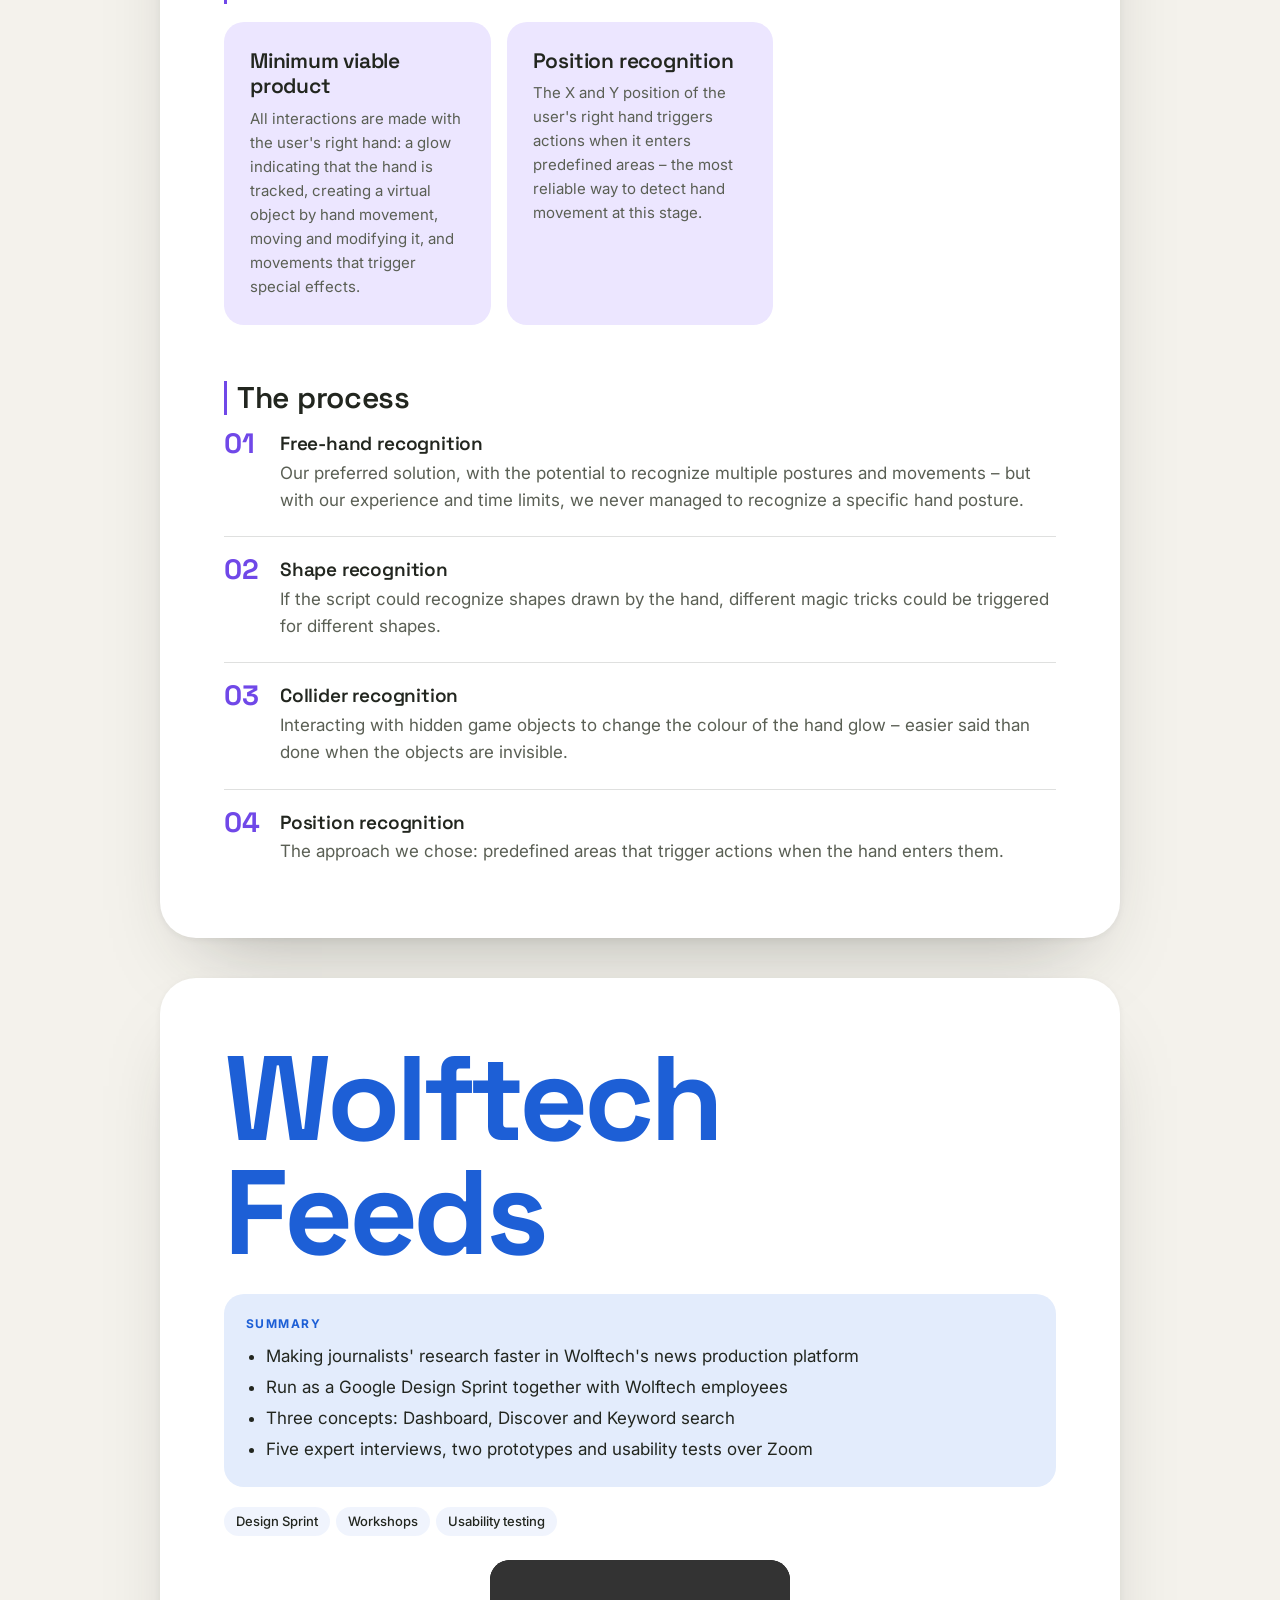
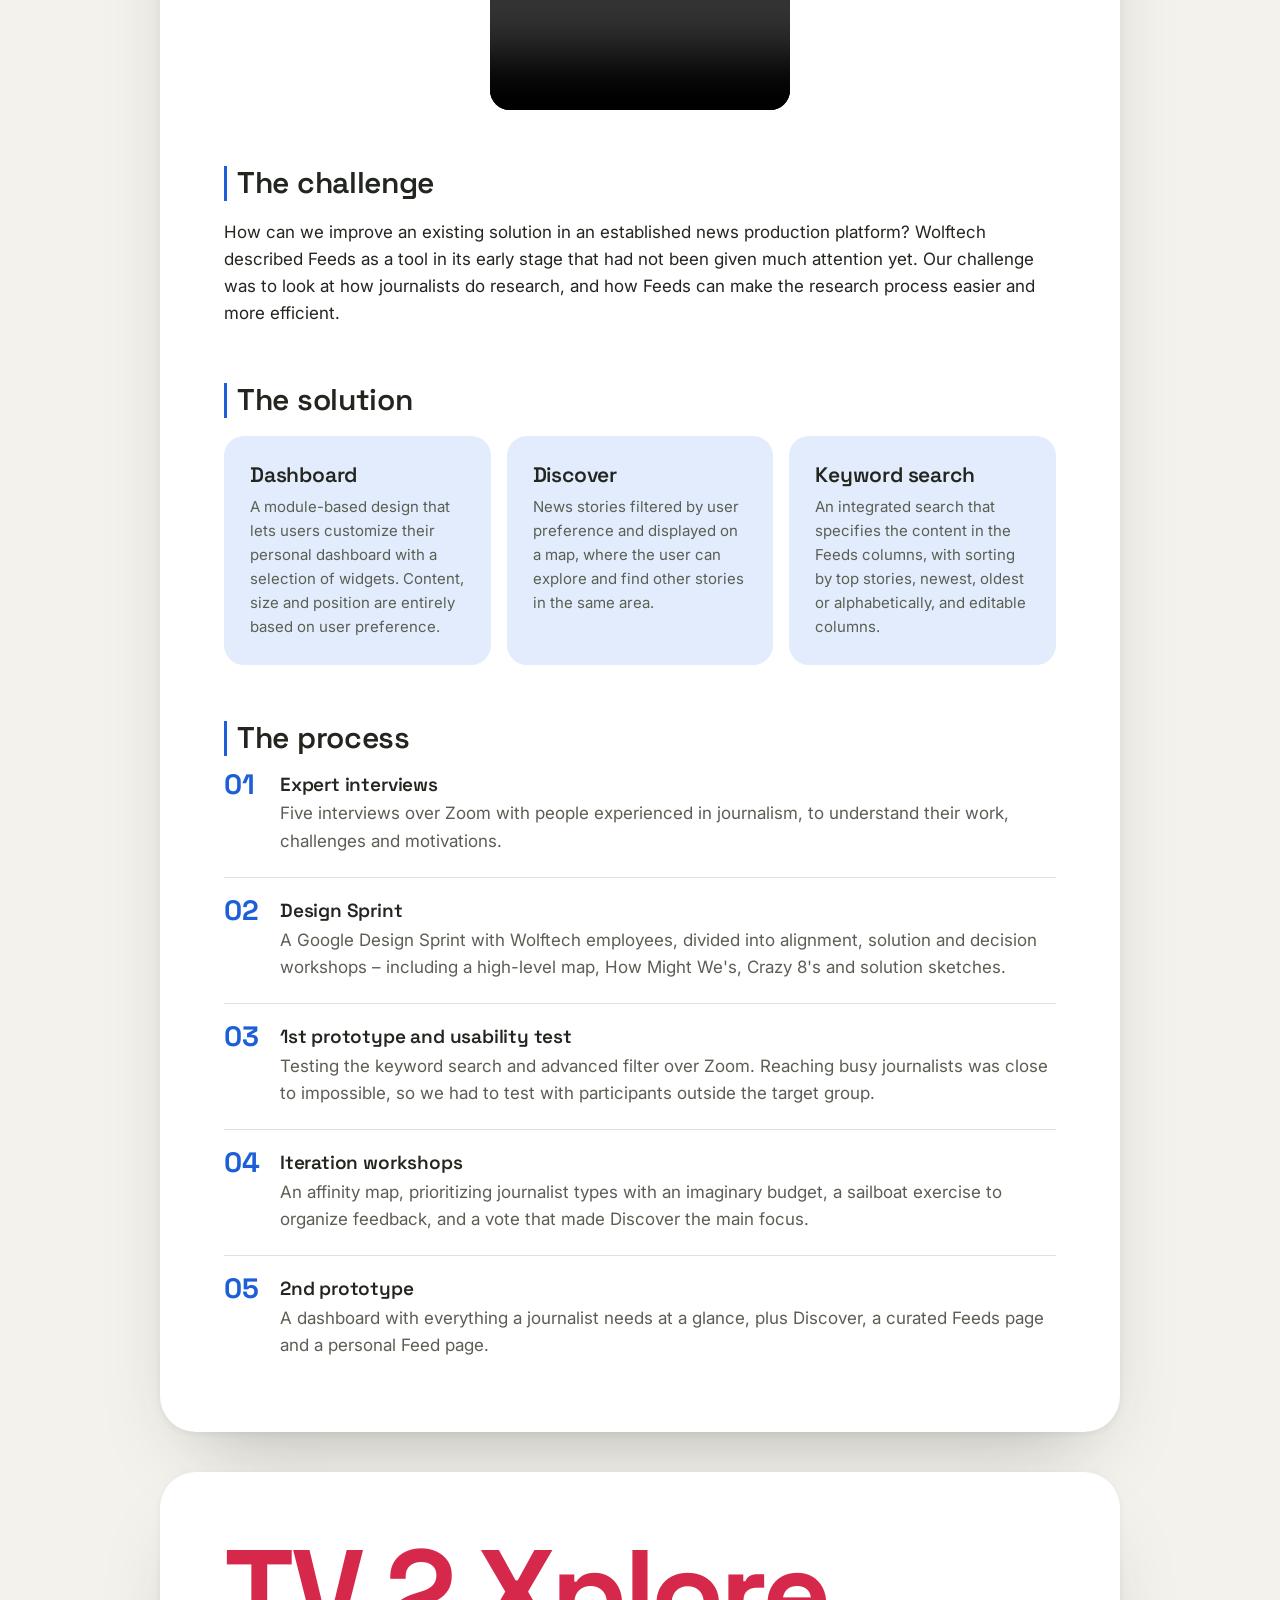
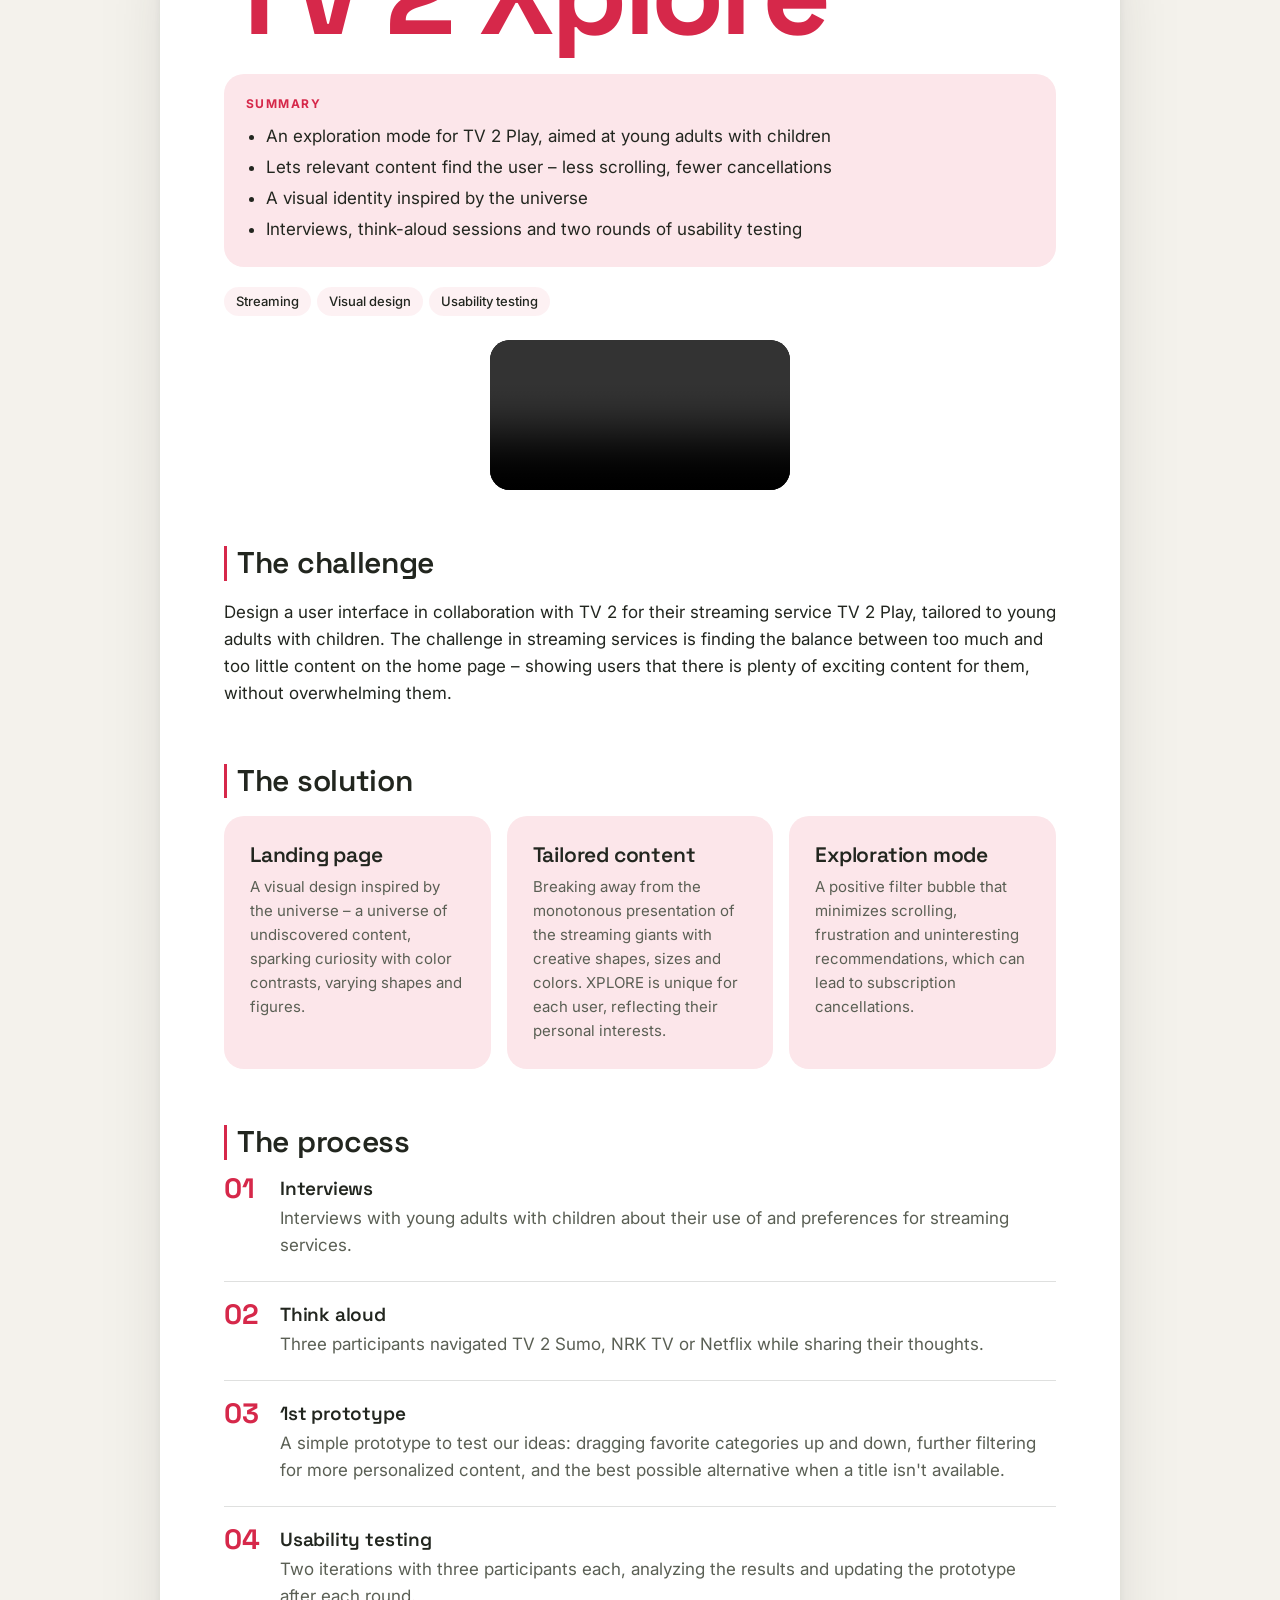
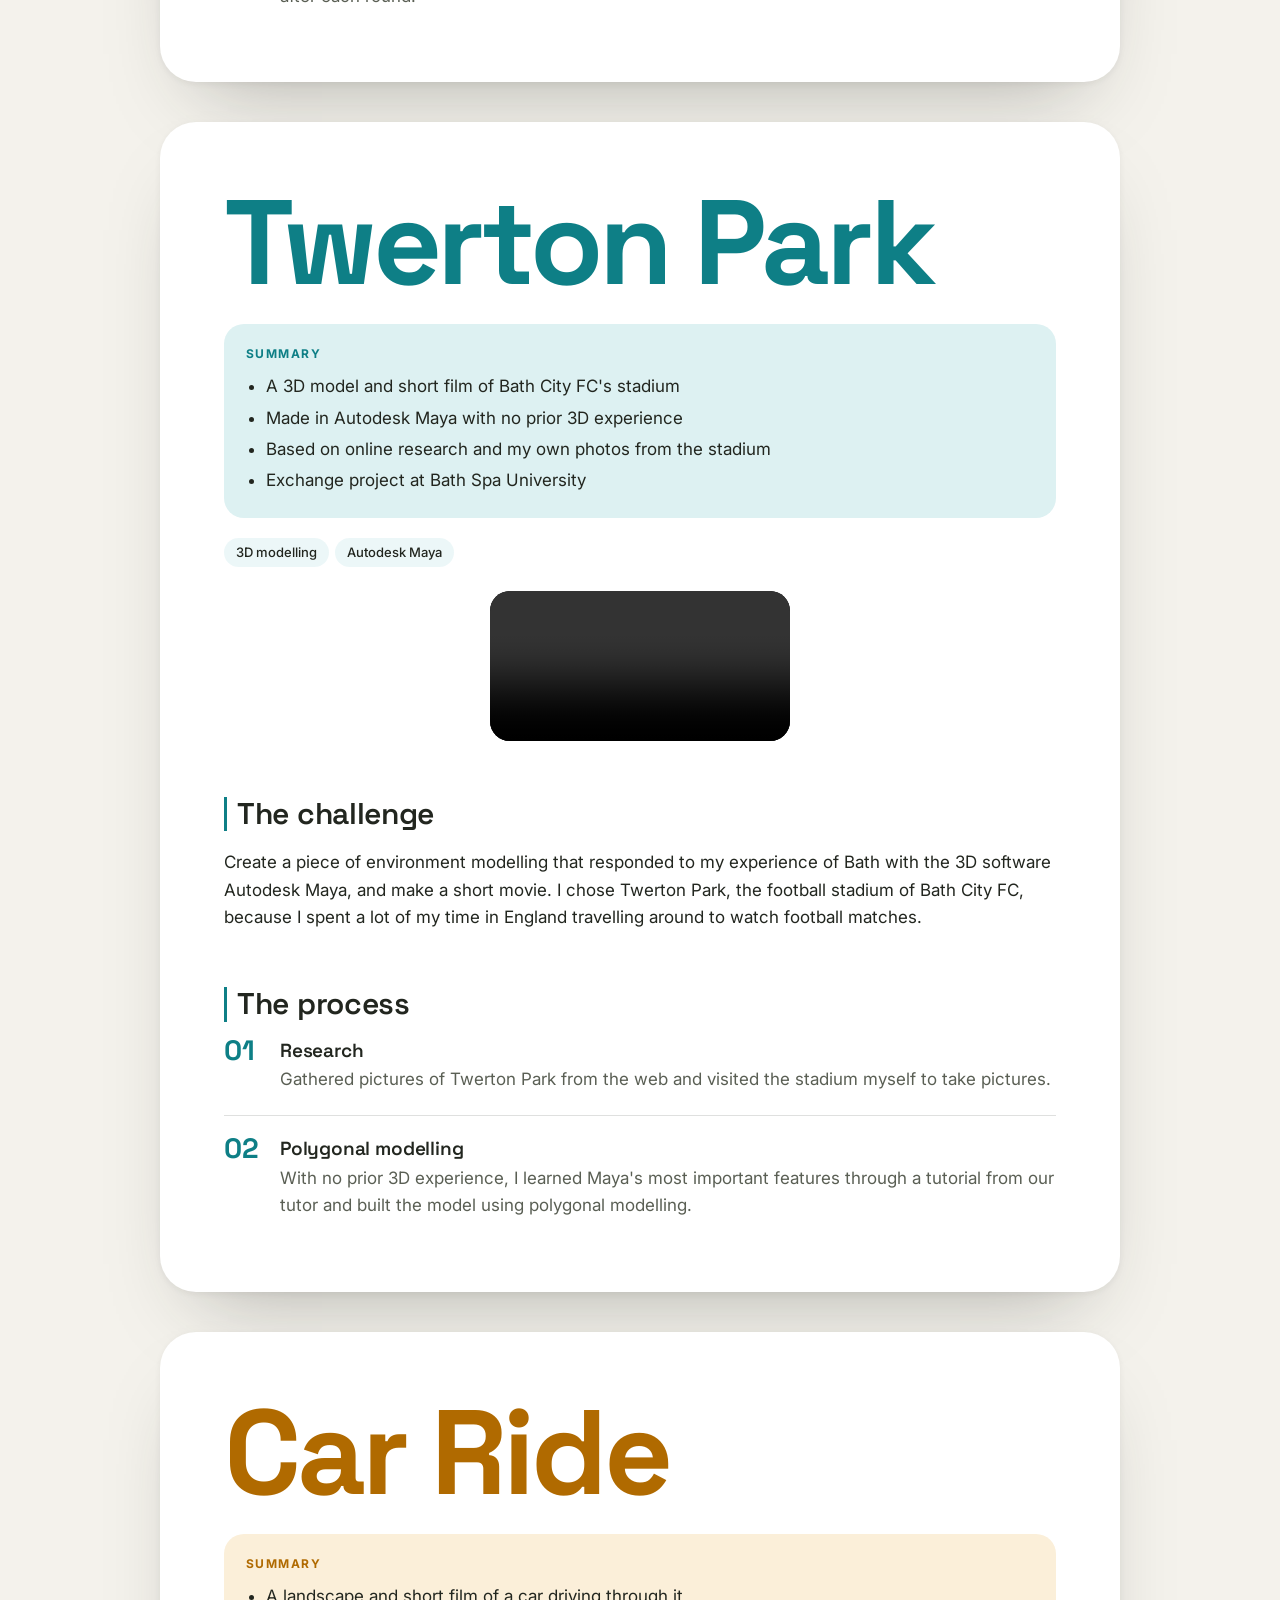
==== commit a35a02d0: "Number project folders, name files in page order, drop solution link - bilder/01-fuse … 06-car-ride;" ====
--- a/index.html
+++ b/index.html
@@ -37,18 +37,18 @@
     <h2 class="stortord">FUSE</h2>
     <aside class="oppsummering"><p>Summary</p><ul><li>A desktop interface that makes real emission data understandable for students</li><li>Three views: Compare, Explore and Verify</li><li>Built on six interviews, an expert focus group and a co-creation workshop with eight students</li><li>Three prototype iterations, each followed by usability testing</li></ul></aside>
     <ul class="stikkord"><li>Data visualization</li><li>Co-creation</li><li>Usability testing</li><li>Figma</li></ul>
-    <video class="video" src="bilder/fuse/video.mp4" preload="metadata" controls playsinline></video>
+    <video class="video" src="bilder/01-fuse/1-video.mp4" preload="metadata" controls playsinline></video>
     <h3>The challenge</h3>
     <p class="tekst">Design a desktop interface that visualizes complex data for students. Imagine an interface transforming complex data into captivating stories that practically anyone can understand. This is the vision of FUSE – an innovative data visualization interface developed for and by students. Through an iterative design process, FUSE has developed into a prototype that uses authentic data and real text examples, to replace placeholders and imprecise visualizations that lead to confusion.</p>
-    <h3 id="fuse-losning">The solution</h3><div class="rutenett"><div class="kort"><img src="bilder/fuse/1.Compare.svg" alt="Compare" loading="lazy"><h4>Compare</h4><p>Lets the user compare the size difference of separate categories. A vertical bar chart, represented as animated smoke coming out of an industrial pipe – the higher the bar, the darker and denser it becomes, just like smoke in real life.</p></div><div class="kort"><img src="bilder/fuse/2.Explore.svg" alt="Explore" loading="lazy"><h4>Explore</h4><p>Lets the user explore the development of each category. A line chart where the data points indicate whether there has been an increase, decrease or no change from the previous year.</p></div><div class="kort"><img src="bilder/fuse/3.Verify.svg" alt="Verify" loading="lazy"><h4>Verify</h4><p>Lets the user verify the values and sources behind the visualizations. A table with the exact values from the data set, where arrows show an increase (red) or decrease (green) from the year before.</p></div></div>
+    <h3 id="fuse-losning">The solution</h3><div class="rutenett"><div class="kort"><img src="bilder/01-fuse/2-losning-1-compare.svg" alt="Compare" loading="lazy"><h4>Compare</h4><p>Lets the user compare the size difference of separate categories. A vertical bar chart, represented as animated smoke coming out of an industrial pipe – the higher the bar, the darker and denser it becomes, just like smoke in real life.</p></div><div class="kort"><img src="bilder/01-fuse/2-losning-2-explore.svg" alt="Explore" loading="lazy"><h4>Explore</h4><p>Lets the user explore the development of each category. A line chart where the data points indicate whether there has been an increase, decrease or no change from the previous year.</p></div><div class="kort"><img src="bilder/01-fuse/2-losning-3-verify.svg" alt="Verify" loading="lazy"><h4>Verify</h4><p>Lets the user verify the values and sources behind the visualizations. A table with the exact values from the data set, where arrows show an increase (red) or decrease (green) from the year before.</p></div></div>
     <h3>Design process</h3><ol class="tidslinje"><li><span class="sirkel"><svg width="28" height="28" aria-hidden="true" xmlns="http://www.w3.org/2000/svg" viewBox="0 0 24 24" fill="none" stroke="currentColor" stroke-width="2" stroke-linecap="round" stroke-linejoin="round" ><path d="M19 21v-2a4 4 0 0 0-4-4H9a4 4 0 0 0-4 4v2" /><circle cx="12" cy="7" r="4" /></svg></span><span class="steg">Semi-structured interviews</span><span class="pil"><svg width="22" height="22" aria-hidden="true" xmlns="http://www.w3.org/2000/svg" viewBox="0 0 24 24" fill="none" stroke="currentColor" stroke-width="2" stroke-linecap="round" stroke-linejoin="round" ><path d="M5 12h14" /><path d="m12 5 7 7-7 7" /></svg></span></li><li><span class="sirkel"><svg width="28" height="28" aria-hidden="true" xmlns="http://www.w3.org/2000/svg" viewBox="0 0 24 24" fill="none" stroke="currentColor" stroke-width="2" stroke-linecap="round" stroke-linejoin="round" ><path d="M16 21v-2a4 4 0 0 0-4-4H6a4 4 0 0 0-4 4v2" /><circle cx="9" cy="7" r="4" /><path d="M22 21v-2a4 4 0 0 0-3-3.87" /><path d="M16 3.13a4 4 0 0 1 0 7.75" /></svg></span><span class="steg">Focus group</span><span class="pil"><svg width="22" height="22" aria-hidden="true" xmlns="http://www.w3.org/2000/svg" viewBox="0 0 24 24" fill="none" stroke="currentColor" stroke-width="2" stroke-linecap="round" stroke-linejoin="round" ><path d="M5 12h14" /><path d="m12 5 7 7-7 7" /></svg></span></li><li><span class="sirkel"><svg width="28" height="28" aria-hidden="true" xmlns="http://www.w3.org/2000/svg" viewBox="0 0 24 24" fill="none" stroke="currentColor" stroke-width="2" stroke-linecap="round" stroke-linejoin="round" ><path d="M14.7 6.3a1 1 0 0 0 0 1.4l1.6 1.6a1 1 0 0 0 1.4 0l3.77-3.77a6 6 0 0 1-7.94 7.94l-6.91 6.91a2.12 2.12 0 0 1-3-3l6.91-6.91a6 6 0 0 1 7.94-7.94l-3.76 3.76z" /></svg></span><span class="steg">Workshop</span><span class="pil"><svg width="22" height="22" aria-hidden="true" xmlns="http://www.w3.org/2000/svg" viewBox="0 0 24 24" fill="none" stroke="currentColor" stroke-width="2" stroke-linecap="round" stroke-linejoin="round" ><path d="M5 12h14" /><path d="m12 5 7 7-7 7" /></svg></span></li><li><span class="sirkel"><svg width="28" height="28" aria-hidden="true" xmlns="http://www.w3.org/2000/svg" viewBox="0 0 24 24" fill="none" stroke="currentColor" stroke-width="2" stroke-linecap="round" stroke-linejoin="round" ><path d="M15 2H6a2 2 0 0 0-2 2v16a2 2 0 0 0 2 2h12a2 2 0 0 0 2-2V7Z" /><path d="M14 2v4a2 2 0 0 0 2 2h4" /></svg></span><span class="steg">1st prototype</span><span class="pil"><svg width="22" height="22" aria-hidden="true" xmlns="http://www.w3.org/2000/svg" viewBox="0 0 24 24" fill="none" stroke="currentColor" stroke-width="2" stroke-linecap="round" stroke-linejoin="round" ><path d="M5 12h14" /><path d="m12 5 7 7-7 7" /></svg></span></li><li><span class="sirkel"><svg width="28" height="28" aria-hidden="true" xmlns="http://www.w3.org/2000/svg" viewBox="0 0 24 24" fill="none" stroke="currentColor" stroke-width="2" stroke-linecap="round" stroke-linejoin="round" ><path d="M21 15a2 2 0 0 1-2 2H7l-4 4V5a2 2 0 0 1 2-2h14a2 2 0 0 1 2 2z" /><path d="M13 8H7" /><path d="M17 12H7" /></svg></span><span class="steg">1st usability test</span><span class="pil"><svg width="22" height="22" aria-hidden="true" xmlns="http://www.w3.org/2000/svg" viewBox="0 0 24 24" fill="none" stroke="currentColor" stroke-width="2" stroke-linecap="round" stroke-linejoin="round" ><path d="M5 12h14" /><path d="m12 5 7 7-7 7" /></svg></span></li><li><span class="sirkel"><svg width="28" height="28" aria-hidden="true" xmlns="http://www.w3.org/2000/svg" viewBox="0 0 24 24" fill="none" stroke="currentColor" stroke-width="2" stroke-linecap="round" stroke-linejoin="round" ><rect width="20" height="14" x="2" y="3" rx="2" /><line x1="8" x2="16" y1="21" y2="21" /><line x1="12" x2="12" y1="17" y2="21" /></svg></span><span class="steg">2nd prototype</span><span class="pil"><svg width="22" height="22" aria-hidden="true" xmlns="http://www.w3.org/2000/svg" viewBox="0 0 24 24" fill="none" stroke="currentColor" stroke-width="2" stroke-linecap="round" stroke-linejoin="round" ><path d="M5 12h14" /><path d="m12 5 7 7-7 7" /></svg></span></li><li><span class="sirkel"><svg width="28" height="28" aria-hidden="true" xmlns="http://www.w3.org/2000/svg" viewBox="0 0 24 24" fill="none" stroke="currentColor" stroke-width="2" stroke-linecap="round" stroke-linejoin="round" ><path d="M21 15a2 2 0 0 1-2 2H7l-4 4V5a2 2 0 0 1 2-2h14a2 2 0 0 1 2 2z" /><path d="M13 8H7" /><path d="M17 12H7" /></svg></span><span class="steg">2nd usability test</span><span class="pil"><svg width="22" height="22" aria-hidden="true" xmlns="http://www.w3.org/2000/svg" viewBox="0 0 24 24" fill="none" stroke="currentColor" stroke-width="2" stroke-linecap="round" stroke-linejoin="round" ><path d="M5 12h14" /><path d="m12 5 7 7-7 7" /></svg></span></li><li><span class="sirkel"><svg width="28" height="28" aria-hidden="true" xmlns="http://www.w3.org/2000/svg" viewBox="0 0 24 24" fill="none" stroke="currentColor" stroke-width="2" stroke-linecap="round" stroke-linejoin="round" ><rect width="20" height="14" x="2" y="3" rx="2" /><line x1="8" x2="16" y1="21" y2="21" /><line x1="12" x2="12" y1="17" y2="21" /></svg></span><span class="steg">Final prototype</span><span class="pil"><svg width="22" height="22" aria-hidden="true" xmlns="http://www.w3.org/2000/svg" viewBox="0 0 24 24" fill="none" stroke="currentColor" stroke-width="2" stroke-linecap="round" stroke-linejoin="round" ><path d="M5 12h14" /><path d="m12 5 7 7-7 7" /></svg></span></li><li><span class="sirkel"><svg width="28" height="28" aria-hidden="true" xmlns="http://www.w3.org/2000/svg" viewBox="0 0 24 24" fill="none" stroke="currentColor" stroke-width="2" stroke-linecap="round" stroke-linejoin="round" ><path d="M21 15a2 2 0 0 1-2 2H7l-4 4V5a2 2 0 0 1 2-2h14a2 2 0 0 1 2 2z" /><path d="M13 8H7" /><path d="M17 12H7" /></svg></span><span class="steg">3rd usability test</span></li></ol>
-    <h3>The process</h3><ol class="prosess"><li><h4>Semi-structured interviews</h4><p>Six interviews with students from different backgrounds and study programs identified their knowledge of and interest in climate, media habits, preferred ways to interact and thoughts on data visualization. This formed the basis of our target group.</p><ul class="deltakere"><li><svg class="person" viewBox="0 -6 120 256" aria-hidden="true"><ellipse cx="60" cy="243" rx="30" ry="4.5" fill="#000" fill-opacity=".09"/><rect x="46.5" y="144" width="12.5" height="92" rx="6" fill="#2c3038"/><rect x="61" y="144" width="12.5" height="92" rx="6" fill="#2c3038"/><ellipse cx="50" cy="238" rx="10" ry="5" fill="#22262f"/><ellipse cx="70" cy="238" rx="10" ry="5" fill="#22262f"/><rect x="29" y="78" width="11.5" height="64" rx="5.75" fill="var(--aksent)"/><rect x="29" y="78" width="11.5" height="64" rx="5.75" fill="#000" fill-opacity=".08"/><circle cx="34.75" cy="144" r="5.6" fill="#f3d2b8"/><rect x="54.5" y="54" width="11" height="18" rx="3.5" fill="#f3d2b8"/><path d="M40 86 C40 74 46 70 54 69 H66 C74 70 80 74 80 86 L82.5 152 H37.5 Z" fill="var(--aksent)"/><path d="M85 84 L89 118 L73 110" fill="none" stroke="var(--aksent)" stroke-width="11.5" stroke-linecap="round" stroke-linejoin="round"/><path d="M85 84 L89 118 L73 110" fill="none" stroke="#000" stroke-opacity=".08" stroke-width="11.5" stroke-linecap="round" stroke-linejoin="round"/><rect x="66" y="93" width="10" height="17" rx="2.2" fill="#22262f"/><circle cx="72" cy="109.5" r="5.6" fill="#f3d2b8"/><circle cx="60" cy="40" r="17" fill="#f3d2b8"/><path d="M42.6 46 C40 24 50 19 60 19 C71 19 80 25 77.4 46 L75.5 40 C72 33 66 30 60 30 C54 30 48 33 44.5 40 Z" fill="#d9b25c"/></svg></li><li><svg class="person" viewBox="0 -6 120 256" aria-hidden="true"><ellipse cx="60" cy="243" rx="30" ry="4.5" fill="#000" fill-opacity=".09"/><path d="M41 42 C40 20 80 20 79 42 L81 80 C72 85 48 85 39 80 Z" fill="#23201f"/><rect x="46.5" y="144" width="12.5" height="92" rx="6" fill="#2c3038"/><rect x="61" y="144" width="12.5" height="92" rx="6" fill="#2c3038"/><ellipse cx="50" cy="238" rx="10" ry="5" fill="#22262f"/><ellipse cx="70" cy="238" rx="10" ry="5" fill="#22262f"/><rect x="29" y="78" width="11.5" height="64" rx="5.75" fill="#b8643c"/><rect x="29" y="78" width="11.5" height="64" rx="5.75" fill="#000" fill-opacity=".08"/><circle cx="34.75" cy="144" r="5.6" fill="#9a6440"/><rect x="54.5" y="54" width="11" height="18" rx="3.5" fill="#9a6440"/><path d="M40 86 C40 74 46 70 54 69 H66 C74 70 80 74 80 86 L82.5 152 H37.5 Z" fill="#b8643c"/><path d="M85 84 L89 118 L73 110" fill="none" stroke="#b8643c" stroke-width="11.5" stroke-linecap="round" stroke-linejoin="round"/><path d="M85 84 L89 118 L73 110" fill="none" stroke="#000" stroke-opacity=".08" stroke-width="11.5" stroke-linecap="round" stroke-linejoin="round"/><rect x="66" y="93" width="10" height="17" rx="2.2" fill="#22262f"/><circle cx="72" cy="109.5" r="5.6" fill="#9a6440"/><circle cx="60" cy="40" r="17" fill="#9a6440"/><path d="M42.6 46 C40 24 50 19 60 19 C71 19 80 25 77.4 46 L75.5 40 C72 33 66 30 60 30 C54 30 48 33 44.5 40 Z" fill="#23201f"/></svg></li><li><svg class="person" viewBox="0 -6 120 256" aria-hidden="true"><ellipse cx="60" cy="243" rx="30" ry="4.5" fill="#000" fill-opacity=".09"/><path d="M72 28 C92 30 94 58 82 74 C85 56 80 42 70 38 Z" fill="#a8492b"/><rect x="46.5" y="144" width="12.5" height="92" rx="6" fill="#46597a"/><rect x="61" y="144" width="12.5" height="92" rx="6" fill="#46597a"/><ellipse cx="50" cy="238" rx="10" ry="5" fill="#22262f"/><ellipse cx="70" cy="238" rx="10" ry="5" fill="#22262f"/><rect x="29" y="78" width="11.5" height="64" rx="5.75" fill="#7c8a4e"/><rect x="29" y="78" width="11.5" height="64" rx="5.75" fill="#000" fill-opacity=".08"/><circle cx="34.75" cy="144" r="5.6" fill="#f3d2b8"/><rect x="54.5" y="54" width="11" height="18" rx="3.5" fill="#f3d2b8"/><path d="M40 86 C40 74 46 70 54 69 H66 C74 70 80 74 80 86 L82.5 152 H37.5 Z" fill="#7c8a4e"/><path d="M85 84 L89 118 L73 110" fill="none" stroke="#7c8a4e" stroke-width="11.5" stroke-linecap="round" stroke-linejoin="round"/><path d="M85 84 L89 118 L73 110" fill="none" stroke="#000" stroke-opacity=".08" stroke-width="11.5" stroke-linecap="round" stroke-linejoin="round"/><rect x="66" y="93" width="10" height="17" rx="2.2" fill="#22262f"/><circle cx="72" cy="109.5" r="5.6" fill="#f3d2b8"/><circle cx="60" cy="40" r="17" fill="#f3d2b8"/><path d="M42.6 46 C40 24 50 19 60 19 C71 19 80 25 77.4 46 L75.5 40 C72 33 66 30 60 30 C54 30 48 33 44.5 40 Z" fill="#a8492b"/></svg></li><li><svg class="person" viewBox="0 -6 120 256" aria-hidden="true"><ellipse cx="60" cy="243" rx="30" ry="4.5" fill="#000" fill-opacity=".09"/><rect x="46.5" y="144" width="12.5" height="92" rx="6" fill="#2c3038"/><rect x="61" y="144" width="12.5" height="92" rx="6" fill="#2c3038"/><ellipse cx="50" cy="238" rx="10" ry="5" fill="#22262f"/><ellipse cx="70" cy="238" rx="10" ry="5" fill="#22262f"/><rect x="29" y="78" width="11.5" height="64" rx="5.75" fill="#d8c7a6"/><rect x="29" y="78" width="11.5" height="64" rx="5.75" fill="#000" fill-opacity=".08"/><circle cx="34.75" cy="144" r="5.6" fill="#6b4128"/><rect x="54.5" y="54" width="11" height="18" rx="3.5" fill="#6b4128"/><path d="M40 86 C40 74 46 70 54 69 H66 C74 70 80 74 80 86 L82.5 152 H37.5 Z" fill="#d8c7a6"/><path d="M85 84 L89 118 L73 110" fill="none" stroke="#d8c7a6" stroke-width="11.5" stroke-linecap="round" stroke-linejoin="round"/><path d="M85 84 L89 118 L73 110" fill="none" stroke="#000" stroke-opacity=".08" stroke-width="11.5" stroke-linecap="round" stroke-linejoin="round"/><rect x="66" y="93" width="10" height="17" rx="2.2" fill="#22262f"/><circle cx="72" cy="109.5" r="5.6" fill="#6b4128"/><circle cx="60" cy="40" r="17" fill="#6b4128"/><circle cx="45" cy="34" r="7" fill="#23201f"/><circle cx="51" cy="25" r="7.5" fill="#23201f"/><circle cx="60" cy="21.5" r="8" fill="#23201f"/><circle cx="69" cy="25" r="7.5" fill="#23201f"/><circle cx="75" cy="34" r="7" fill="#23201f"/><circle cx="43.5" cy="42" r="5" fill="#23201f"/><circle cx="76.5" cy="42" r="5" fill="#23201f"/></svg></li><li><svg class="person" viewBox="0 -6 120 256" aria-hidden="true"><ellipse cx="60" cy="243" rx="30" ry="4.5" fill="#000" fill-opacity=".09"/><rect x="46.5" y="144" width="12.5" height="92" rx="6" fill="#2c3038"/><rect x="61" y="144" width="12.5" height="92" rx="6" fill="#2c3038"/><ellipse cx="50" cy="238" rx="10" ry="5" fill="#22262f"/><ellipse cx="70" cy="238" rx="10" ry="5" fill="#22262f"/><rect x="29" y="78" width="11.5" height="64" rx="5.75" fill="#4f6fa3"/><rect x="29" y="78" width="11.5" height="64" rx="5.75" fill="#000" fill-opacity=".08"/><circle cx="34.75" cy="144" r="5.6" fill="#c98e64"/><rect x="54.5" y="54" width="11" height="18" rx="3.5" fill="#c98e64"/><path d="M40 86 C40 74 46 70 54 69 H66 C74 70 80 74 80 86 L82.5 152 H37.5 Z" fill="#4f6fa3"/><path d="M85 84 L89 118 L73 110" fill="none" stroke="#4f6fa3" stroke-width="11.5" stroke-linecap="round" stroke-linejoin="round"/><path d="M85 84 L89 118 L73 110" fill="none" stroke="#000" stroke-opacity=".08" stroke-width="11.5" stroke-linecap="round" stroke-linejoin="round"/><rect x="66" y="93" width="10" height="17" rx="2.2" fill="#22262f"/><circle cx="72" cy="109.5" r="5.6" fill="#c98e64"/><circle cx="60" cy="40" r="17" fill="#c98e64"/><path d="M42.6 46 C40 24 50 19 60 19 C71 19 80 25 77.4 46 L75.5 40 C72 33 66 30 60 30 C54 30 48 33 44.5 40 Z" fill="#5a3a26"/><circle cx="60" cy="17" r="8" fill="#5a3a26"/><g fill="none" stroke="#22262f" stroke-width="1.6"><circle cx="53.5" cy="41" r="4.6"/><circle cx="66.5" cy="41" r="4.6"/><path d="M58.1 41 h3.8"/></g></svg></li><li><svg class="person" viewBox="0 -6 120 256" aria-hidden="true"><ellipse cx="60" cy="243" rx="30" ry="4.5" fill="#000" fill-opacity=".09"/><rect x="46.5" y="144" width="12.5" height="92" rx="6" fill="#b9a888"/><rect x="61" y="144" width="12.5" height="92" rx="6" fill="#b9a888"/><ellipse cx="50" cy="238" rx="10" ry="5" fill="#22262f"/><ellipse cx="70" cy="238" rx="10" ry="5" fill="#22262f"/><rect x="29" y="78" width="11.5" height="64" rx="5.75" fill="#8c939e"/><rect x="29" y="78" width="11.5" height="64" rx="5.75" fill="#000" fill-opacity=".08"/><circle cx="34.75" cy="144" r="5.6" fill="#e3b48e"/><rect x="54.5" y="54" width="11" height="18" rx="3.5" fill="#e3b48e"/><path d="M40 86 C40 74 46 70 54 69 H66 C74 70 80 74 80 86 L82.5 152 H37.5 Z" fill="#8c939e"/><path d="M85 84 L89 118 L73 110" fill="none" stroke="#8c939e" stroke-width="11.5" stroke-linecap="round" stroke-linejoin="round"/><path d="M85 84 L89 118 L73 110" fill="none" stroke="#000" stroke-opacity=".08" stroke-width="11.5" stroke-linecap="round" stroke-linejoin="round"/><rect x="66" y="93" width="10" height="17" rx="2.2" fill="#22262f"/><circle cx="72" cy="109.5" r="5.6" fill="#e3b48e"/><circle cx="60" cy="40" r="17" fill="#e3b48e"/><path d="M42.6 46 C40 24 50 19 60 19 C71 19 80 25 77.4 46 L75.5 40 C72 33 66 30 60 30 C54 30 48 33 44.5 40 Z" fill="#23201f"/></svg></li></ul></li><li><h4>Focus group</h4><p>A focus group with experts validated the interview findings and compared the students&#x27; needs to business interests and technical constraints, making it easier to prioritize and understand the decision-making behind a data visualization.</p><ul class="deltakere med-sitater"><li><div class=bobler><blockquote class="boble">“The data must be true”</blockquote><blockquote class="boble">“What is important depends on the purpose”</blockquote></div><strong class="rolle">The Producer</strong><svg class="person" viewBox="0 -6 120 256" aria-hidden="true"><ellipse cx="60" cy="243" rx="30" ry="4.5" fill="#000" fill-opacity=".09"/><rect x="46.5" y="144" width="12.5" height="92" rx="6" fill="#2c3038"/><rect x="61" y="144" width="12.5" height="92" rx="6" fill="#2c3038"/><ellipse cx="50" cy="238" rx="10" ry="5" fill="#22262f"/><ellipse cx="70" cy="238" rx="10" ry="5" fill="#22262f"/><rect x="29" y="78" width="11.5" height="64" rx="5.75" fill="#ecebe7"/><rect x="29" y="78" width="11.5" height="64" rx="5.75" fill="#000" fill-opacity=".08"/><circle cx="34.75" cy="144" r="5.6" fill="#e3b48e"/><rect x="54.5" y="54" width="11" height="18" rx="3.5" fill="#e3b48e"/><path d="M40 86 C40 74 46 70 54 69 H66 C74 70 80 74 80 86 L82.5 152 H37.5 Z" fill="#8c939e"/><path d="M40 86 C40 74 46 70 54 69 H57 L55 162 H36 Z" fill="#f2f1ed"/><path d="M80 86 C80 74 74 70 66 69 H63 L65 162 H84 Z" fill="#e6e4df"/><path d="M85 84 L89 118 L73 110" fill="none" stroke="#ecebe7" stroke-width="11.5" stroke-linecap="round" stroke-linejoin="round"/><path d="M85 84 L89 118 L73 110" fill="none" stroke="#000" stroke-opacity=".08" stroke-width="11.5" stroke-linecap="round" stroke-linejoin="round"/><path d="M68 90 h7 v8 l7 14 a3 3 0 0 1 -3 4 h-15 a3 3 0 0 1 -3 -4 l7 -14 z" fill="#dfe6ee" stroke="#22262f" stroke-width="1.6" stroke-linejoin="round"/><path d="M63.5 107 h17 l2 4.5 a3 3 0 0 1 -3 4 h-15 a3 3 0 0 1 -3 -4 z" fill="var(--aksent)"/><circle cx="72" cy="109.5" r="5.6" fill="#e3b48e"/><circle cx="60" cy="40" r="17" fill="#e3b48e"/><path d="M42.6 46 C40 24 50 19 60 19 C71 19 80 25 77.4 46 L75.5 40 C72 33 66 30 60 30 C54 30 48 33 44.5 40 Z" fill="#5a3a26"/><g fill="none" stroke="#22262f" stroke-width="1.6"><circle cx="53.5" cy="41" r="4.6"/><circle cx="66.5" cy="41" r="4.6"/><path d="M58.1 41 h3.8"/></g></svg></li><li><div class=bobler><blockquote class="boble">“The purpose of data visualization, in my opinion, is to convey a message”</blockquote></div><strong class="rolle">The Client</strong><svg class="person" viewBox="0 -6 120 256" aria-hidden="true"><ellipse cx="60" cy="243" rx="30" ry="4.5" fill="#000" fill-opacity=".09"/><rect x="46.5" y="144" width="12.5" height="92" rx="6" fill="#2c3038"/><rect x="61" y="144" width="12.5" height="92" rx="6" fill="#2c3038"/><ellipse cx="50" cy="238" rx="10" ry="5" fill="#22262f"/><ellipse cx="70" cy="238" rx="10" ry="5" fill="#22262f"/><rect x="29" y="78" width="11.5" height="64" rx="5.75" fill="#4f6fa3"/><rect x="29" y="78" width="11.5" height="64" rx="5.75" fill="#000" fill-opacity=".08"/><circle cx="34.75" cy="144" r="5.6" fill="#c98e64"/><rect x="54.5" y="54" width="11" height="18" rx="3.5" fill="#c98e64"/><path d="M40 86 C40 74 46 70 54 69 H66 C74 70 80 74 80 86 L82.5 152 H37.5 Z" fill="#4f6fa3"/><rect x="79.5" y="78" width="11.5" height="64" rx="5.75" fill="#4f6fa3"/><rect x="79.5" y="78" width="11.5" height="64" rx="5.75" fill="#000" fill-opacity=".08"/><circle cx="85.25" cy="144" r="5.6" fill="#c98e64"/><rect x="84" y="98" width="9" height="36" rx="2" fill="#c7ccd4"/><rect x="84" y="98" width="3" height="36" rx="1.5" fill="#aab1bb"/><circle cx="60" cy="40" r="17" fill="#c98e64"/><path d="M44.5 44 C46 60 74 60 75.5 44 C71 52 49 52 44.5 44 Z" fill="#a7a39c"/><g fill="none" stroke="#22262f" stroke-width="1.6"><circle cx="53.5" cy="41" r="4.6"/><circle cx="66.5" cy="41" r="4.6"/><path d="M58.1 41 h3.8"/></g></svg></li><li><div class=bobler><blockquote class="boble">“The storytelling should emphasize something and fit the environment”</blockquote><blockquote class="boble">“Context is important”</blockquote></div><strong class="rolle">The Customer</strong><svg class="person" viewBox="0 -6 120 256" aria-hidden="true"><ellipse cx="60" cy="243" rx="30" ry="4.5" fill="#000" fill-opacity=".09"/><rect x="46.5" y="144" width="12.5" height="92" rx="6" fill="#2c3038"/><rect x="61" y="144" width="12.5" height="92" rx="6" fill="#2c3038"/><ellipse cx="50" cy="238" rx="10" ry="5" fill="#22262f"/><ellipse cx="70" cy="238" rx="10" ry="5" fill="#22262f"/><rect x="29" y="78" width="11.5" height="64" rx="5.75" fill="#b8643c"/><rect x="29" y="78" width="11.5" height="64" rx="5.75" fill="#000" fill-opacity=".08"/><circle cx="34.75" cy="144" r="5.6" fill="#c98e64"/><rect x="54.5" y="54" width="11" height="18" rx="3.5" fill="#c98e64"/><path d="M40 86 C40 74 46 70 54 69 H66 C74 70 80 74 80 86 L82.5 152 H37.5 Z" fill="#b8643c"/><path d="M85 84 L89 118 L73 110" fill="none" stroke="#b8643c" stroke-width="11.5" stroke-linecap="round" stroke-linejoin="round"/><path d="M85 84 L89 118 L73 110" fill="none" stroke="#000" stroke-opacity=".08" stroke-width="11.5" stroke-linecap="round" stroke-linejoin="round"/><rect x="56" y="90" width="24" height="30" rx="3" fill="#22262f" transform="rotate(-8 68 105)"/><rect x="59" y="93" width="18" height="24" rx="1.5" fill="#dfe6ee" transform="rotate(-8 68 105)"/><circle cx="72" cy="109.5" r="5.6" fill="#c98e64"/><circle cx="60" cy="40" r="17" fill="#c98e64"/><path d="M42.6 46 C40 24 50 19 60 19 C71 19 80 25 77.4 46 L75.5 40 C72 33 66 30 60 30 C54 30 48 33 44.5 40 Z" fill="#23201f"/></svg></li></ul></li><li><h4>Workshop</h4><p>A co-creation workshop with eight students in four parts: individual work (Crazy 8 and storyboards), presentation and feedback using the optimist, pessimist and opportunist roles, group work, and a final vote.</p><ol class="deler"><li><span class="delnr">Part 1</span><h5>Individual work</h5><p>Each participant sketched ideas on their own, using Crazy 8 and storyboards.</p><div class="delbilder"><img src="bilder/fuse/Part%201_%20Individual%20Work%20-%201.svg" alt="Individual work" loading="lazy"><img src="bilder/fuse/Part%201_%20Individual%20Work%20-%202.svg" alt="Individual work" loading="lazy"></div></li><li><span class="delnr">Part 2</span><h5>Present and feedback</h5><p>Everyone presented their ideas, and the others gave feedback wearing one of three hats.</p><ul class="roller"><li><svg class="person" viewBox="0 -6 120 256" aria-hidden="true"><ellipse cx="60" cy="243" rx="30" ry="4.5" fill="#000" fill-opacity=".09"/><rect x="46.5" y="144" width="12.5" height="92" rx="6" fill="#2c3038"/><rect x="61" y="144" width="12.5" height="92" rx="6" fill="#2c3038"/><ellipse cx="50" cy="238" rx="10" ry="5" fill="#22262f"/><ellipse cx="70" cy="238" rx="10" ry="5" fill="#22262f"/><rect x="29" y="78" width="11.5" height="64" rx="5.75" fill="#f2f2ef"/><rect x="29" y="78" width="11.5" height="64" rx="5.75" fill="#000" fill-opacity=".08"/><circle cx="34.75" cy="144" r="5.6" fill="#e3b48e"/><rect x="54.5" y="54" width="11" height="18" rx="3.5" fill="#e3b48e"/><path d="M40 86 C40 74 46 70 54 69 H66 C74 70 80 74 80 86 L82.5 152 H37.5 Z" fill="#f2f2ef"/><rect x="79.5" y="78" width="11.5" height="64" rx="5.75" fill="#f2f2ef"/><rect x="79.5" y="78" width="11.5" height="64" rx="5.75" fill="#000" fill-opacity=".08"/><circle cx="85.25" cy="144" r="5.6" fill="#e3b48e"/><circle cx="60" cy="40" r="17" fill="#e3b48e"/><path d="M41.0 29 L60 1.7199999999999989 L79.0 29 Z" fill="#2f9e6b"/><path d="M60 1.7199999999999989 L52.96 29" stroke="#000" stroke-opacity=".18" stroke-width="1.4"/><rect x="38.0" y="26" width="44" height="9" rx="2" fill="#2f9e6b"/><rect x="38.0" y="26" width="44" height="9" rx="2" fill="#000" fill-opacity=".14"/></svg><div><strong>The Optimist</strong><p>Share what you believe is good and should be further focused on.</p></div></li><li><svg class="person" viewBox="0 -6 120 256" aria-hidden="true"><ellipse cx="60" cy="243" rx="30" ry="4.5" fill="#000" fill-opacity=".09"/><rect x="46.5" y="144" width="12.5" height="92" rx="6" fill="#2c3038"/><rect x="61" y="144" width="12.5" height="92" rx="6" fill="#2c3038"/><ellipse cx="50" cy="238" rx="10" ry="5" fill="#22262f"/><ellipse cx="70" cy="238" rx="10" ry="5" fill="#22262f"/><rect x="29" y="78" width="11.5" height="64" rx="5.75" fill="#f2f2ef"/><rect x="29" y="78" width="11.5" height="64" rx="5.75" fill="#000" fill-opacity=".08"/><circle cx="34.75" cy="144" r="5.6" fill="#9a6440"/><rect x="54.5" y="54" width="11" height="18" rx="3.5" fill="#9a6440"/><path d="M40 86 C40 74 46 70 54 69 H66 C74 70 80 74 80 86 L82.5 152 H37.5 Z" fill="#f2f2ef"/><rect x="79.5" y="78" width="11.5" height="64" rx="5.75" fill="#f2f2ef"/><rect x="79.5" y="78" width="11.5" height="64" rx="5.75" fill="#000" fill-opacity=".08"/><circle cx="85.25" cy="144" r="5.6" fill="#9a6440"/><circle cx="60" cy="40" r="17" fill="#9a6440"/><path d="M41.0 29 L60 1.7199999999999989 L79.0 29 Z" fill="#d64545"/><path d="M60 1.7199999999999989 L52.96 29" stroke="#000" stroke-opacity=".18" stroke-width="1.4"/><rect x="38.0" y="26" width="44" height="9" rx="2" fill="#d64545"/><rect x="38.0" y="26" width="44" height="9" rx="2" fill="#000" fill-opacity=".14"/></svg><div><strong>The Pessimist</strong><p>Share problem areas and challenges that may lead to conflict.</p></div></li><li><svg class="person" viewBox="0 -6 120 256" aria-hidden="true"><ellipse cx="60" cy="243" rx="30" ry="4.5" fill="#000" fill-opacity=".09"/><rect x="46.5" y="144" width="12.5" height="92" rx="6" fill="#2c3038"/><rect x="61" y="144" width="12.5" height="92" rx="6" fill="#2c3038"/><ellipse cx="50" cy="238" rx="10" ry="5" fill="#22262f"/><ellipse cx="70" cy="238" rx="10" ry="5" fill="#22262f"/><rect x="29" y="78" width="11.5" height="64" rx="5.75" fill="#f2f2ef"/><rect x="29" y="78" width="11.5" height="64" rx="5.75" fill="#000" fill-opacity=".08"/><circle cx="34.75" cy="144" r="5.6" fill="#f3d2b8"/><rect x="54.5" y="54" width="11" height="18" rx="3.5" fill="#f3d2b8"/><path d="M40 86 C40 74 46 70 54 69 H66 C74 70 80 74 80 86 L82.5 152 H37.5 Z" fill="#f2f2ef"/><rect x="79.5" y="78" width="11.5" height="64" rx="5.75" fill="#f2f2ef"/><rect x="79.5" y="78" width="11.5" height="64" rx="5.75" fill="#000" fill-opacity=".08"/><circle cx="85.25" cy="144" r="5.6" fill="#f3d2b8"/><circle cx="60" cy="40" r="17" fill="#f3d2b8"/><path d="M41.0 29 L60 1.7199999999999989 L79.0 29 Z" fill="#2f7fd1"/><path d="M60 1.7199999999999989 L52.96 29" stroke="#000" stroke-opacity=".18" stroke-width="1.4"/><rect x="38.0" y="26" width="44" height="9" rx="2" fill="#2f7fd1"/><rect x="38.0" y="26" width="44" height="9" rx="2" fill="#000" fill-opacity=".14"/></svg><div><strong>The Opportunist</strong><p>Share how things could be done differently or better.</p></div></li></ul></li><li><span class="delnr">Part 3</span><h5>Group work</h5><p>In groups, the participants combined the strongest ideas into shared concepts.</p><div class="delbilder"><img src="bilder/fuse/Part%203_%20Group%20Work.svg" alt="Group work" loading="lazy"></div></li><li><span class="delnr">Part 4</span><h5>Voting</h5><p>The groups presented their concepts, and each participant placed dot stickers on the ideas they believed in most.</p><div class="delbilder forklart"><figure><img src="bilder/fuse/Part%204%20voting.svg" alt="Concept: a flight across the map" loading="lazy"><figcaption><strong>Concept: a flight across the map</strong>A world map with a plane over each region. Tapping a plane opens the emission data for that country, so the user explores the numbers by travelling across the map. The orange dots are the participants&#x27; votes.</figcaption></figure><figure><img src="bilder/fuse/Part%204_%20Voting%20-%202.svg" alt="Concept: emissions as factory smoke" loading="lazy"><figcaption><strong>Concept: emissions as factory smoke</strong>A news-article concept, &quot;Emissions in Norway or elsewhere&quot;. Each bar in the chart is smoke rising from a factory chimney, so higher emissions look like more smoke. A fact box explains definitions, where the emissions come from, emissions per person and CO₂ equivalents, with sources. The smoke metaphor became the starting point for the Compare view in FUSE.</figcaption></figure></div></li></ol></li><li><h4>1st prototype</h4><p>The first iteration was a paper prototype inspired by the mockups, slightly adjusted to fit the personas and available data that we could find. We sketched every component we wanted to implement on an A3 paper, to make it appear as a desktop interface.</p><div class="annotert"><svg class="annotert-stor" viewBox="0 0 1000 733" role="img" aria-label="Annotated sketches of the prototype"><defs><marker id="ann-pil-1" class="ann-pil" viewBox="0 0 10 10" refX="8" refY="5" markerWidth="7" markerHeight="7" orient="auto-start-reverse"><path d="M1 1 L8 5 L1 9"/></marker></defs><image class="ann-ark" href="bilder/fuse/1st%20Prototype_2.svg" x="670" y="20.0" width="310" height="223.8" transform="rotate(-2 825.0 131.9)"/><rect class="ann-boks" x="656" y="32.0" width="130" height="40" rx="10"/><text class="ann-tittel" x="671" y="58.0">Line Chart</text><image class="ann-ark" href="bilder/fuse/1st%20Prototype_3.svg" x="670" y="259.8" width="310" height="217.3" transform="rotate(1.5 825.0 368.4)"/><rect class="ann-boks" x="656" y="271.8" width="120" height="40" rx="10"/><text class="ann-tittel" x="671" y="297.8">Pictogram</text><image class="ann-ark" href="bilder/fuse/1st%20Prototype_4.svg" x="670" y="493.1" width="310" height="223.8" transform="rotate(-1.5 825.0 605.0)"/><rect class="ann-boks" x="656" y="505.1" width="80" height="40" rx="10"/><text class="ann-tittel" x="671" y="531.1">Table</text><image class="ann-ark" href="bilder/fuse/1st%20Prototype_1.svg" x="20" y="130" width="600" height="419.3"/><path class="ann-klamme" d="M326.0 201.0857142857143 V189.0857142857143 H584.0 V201.0857142857143"/><path class="ann-linje" d="M455.0 189.1 L455.0 160.0" marker-end="url(#ann-pil-1)"/><rect class="ann-boks" x="345" y="20" width="295" height="134" rx="10"/><text class="ann-tittel" x="361" y="51">Navigation Menu</text><text class="ann-tekst" x="361" y="76">Allows the user to toggle between</text><text class="ann-tekst" x="361" y="97">three different views: a bar</text><text class="ann-tekst" x="361" y="118">chart/pictogram, line chart or</text><text class="ann-tekst" x="361" y="139">table.</text><path class="ann-klamme" d="M322.0 251.59285714285713 H310.0 V431.88571428571424 H322.0"/><path class="ann-linje" d="M310.0 341.7 L265.0 342.0 L265.0 112.0" marker-end="url(#ann-pil-1)"/><rect class="ann-boks" x="212" y="62" width="106" height="44" rx="10"/><text class="ann-tittel" x="228" y="91">Bar Chart</text><path class="ann-klamme" d="M94.0 218.05 H82.0 V457.04285714285714 H94.0"/><path class="ann-linje" d="M82.0 337.5 L60.0 337.0 L60.0 579.0" marker-end="url(#ann-pil-1)"/><rect class="ann-boks" x="40" y="585" width="300" height="113" rx="10"/><text class="ann-tittel" x="56" y="616">Filter Menu</text><text class="ann-tekst" x="56" y="641">Allows the user to narrow down the</text><text class="ann-tekst" x="56" y="662">data displayed, either by transport</text><text class="ann-tekst" x="56" y="683">or counties.</text><path class="ann-klamme" d="M564.0 431.88571428571424 H576.0 V524.1285714285714 H564.0"/><path class="ann-linje" d="M576.0 478.0 L628.0 478.0 L628.0 594.0" marker-end="url(#ann-pil-1)"/><rect class="ann-boks" x="360" y="600" width="282" height="92" rx="10"/><text class="ann-tittel" x="376" y="631">Text Box</text><text class="ann-tekst" x="376" y="656">Provides the user with context of</text><text class="ann-tekst" x="376" y="677">the data visualization.</text></svg><div class="annotert-liten"><div class="ann-hoved"><img src="bilder/fuse/1st%20Prototype_1.svg" alt="Main view of the prototype" loading="lazy"><span class="ann-prikk" style="left:72.5%;top:16.0%">1</span><span class="ann-prikk" style="left:50.0%;top:50.5%">2</span><span class="ann-prikk" style="left:12.0%;top:49.5%">3</span><span class="ann-prikk" style="left:91.0%;top:83.0%">4</span></div><ol class="ann-liste"><li><strong>Navigation Menu</strong><span>Allows the user to toggle between three different views: a bar chart/pictogram, line chart or table.</span></li><li><strong>Bar Chart</strong></li><li><strong>Filter Menu</strong><span>Allows the user to narrow down the data displayed, either by transport or counties.</span></li><li><strong>Text Box</strong><span>Provides the user with context of the data visualization.</span></li></ol><div class="ann-visninger"><figure><img src="bilder/fuse/1st%20Prototype_2.svg" alt="Line Chart" loading="lazy"><figcaption>Line Chart</figcaption></figure><figure><img src="bilder/fuse/1st%20Prototype_3.svg" alt="Pictogram" loading="lazy"><figcaption>Pictogram</figcaption></figure><figure><img src="bilder/fuse/1st%20Prototype_4.svg" alt="Table" loading="lazy"><figcaption>Table</figcaption></figure></div></div></div></li><li><h4>1st usability test</h4><p>The paper prototype was tested in quick 15-minute sessions with students recruited around campus.</p><ul class="funnliste"><li class="pluss"><svg width="30" height="30" aria-hidden="true" xmlns="http://www.w3.org/2000/svg" viewBox="0 0 24 24" fill="none" stroke="currentColor" stroke-width="2" stroke-linecap="round" stroke-linejoin="round" ><path d="M7 10v12" /><path d="M15 5.88 14 10h5.83a2 2 0 0 1 1.92 2.56l-2.33 8A2 2 0 0 1 17.5 22H4a2 2 0 0 1-2-2v-8a2 2 0 0 1 2-2h2.76a2 2 0 0 0 1.79-1.11L12 2a3.13 3.13 0 0 1 3 3.88Z" /></svg><span>Intuitive interface</span></li><li class="minus"><svg width="30" height="30" aria-hidden="true" xmlns="http://www.w3.org/2000/svg" viewBox="0 0 24 24" fill="none" stroke="currentColor" stroke-width="2" stroke-linecap="round" stroke-linejoin="round" ><path d="M17 14V2" /><path d="M9 18.12 10 14H4.17a2 2 0 0 1-1.92-2.56l2.33-8A2 2 0 0 1 6.5 2H20a2 2 0 0 1 2 2v8a2 2 0 0 1-2 2h-2.76a2 2 0 0 0-1.79 1.11L12 22a3.13 3.13 0 0 1-3-3.88Z" /></svg><span>The filter menu was too big</span></li><li class="minus"><svg width="30" height="30" aria-hidden="true" xmlns="http://www.w3.org/2000/svg" viewBox="0 0 24 24" fill="none" stroke="currentColor" stroke-width="2" stroke-linecap="round" stroke-linejoin="round" ><path d="M17 14V2" /><path d="M9 18.12 10 14H4.17a2 2 0 0 1-1.92-2.56l2.33-8A2 2 0 0 1 6.5 2H20a2 2 0 0 1 2 2v8a2 2 0 0 1-2 2h-2.76a2 2 0 0 0-1.79 1.11L12 22a3.13 3.13 0 0 1-3-3.88Z" /></svg><span>The bar charts felt childish</span></li></ul><div class="testpersoner"><div><svg class="person" viewBox="0 -6 120 256" aria-hidden="true"><ellipse cx="60" cy="243" rx="30" ry="4.5" fill="#000" fill-opacity=".09"/><path d="M72 28 C92 30 94 58 82 74 C85 56 80 42 70 38 Z" fill="#a7a39c"/><rect x="46.5" y="144" width="12.5" height="92" rx="6" fill="#2c3038"/><rect x="61" y="144" width="12.5" height="92" rx="6" fill="#2c3038"/><ellipse cx="50" cy="238" rx="10" ry="5" fill="#22262f"/><ellipse cx="70" cy="238" rx="10" ry="5" fill="#22262f"/><rect x="29" y="78" width="11.5" height="64" rx="5.75" fill="#8c939e"/><rect x="29" y="78" width="11.5" height="64" rx="5.75" fill="#000" fill-opacity=".08"/><circle cx="34.75" cy="144" r="5.6" fill="#f3d2b8"/><rect x="54.5" y="54" width="11" height="18" rx="3.5" fill="#f3d2b8"/><path d="M40 86 C40 74 46 70 54 69 H66 C74 70 80 74 80 86 L82.5 152 H37.5 Z" fill="#8c939e"/><path d="M85 84 L89 118 L73 110" fill="none" stroke="#8c939e" stroke-width="11.5" stroke-linecap="round" stroke-linejoin="round"/><path d="M85 84 L89 118 L73 110" fill="none" stroke="#000" stroke-opacity=".08" stroke-width="11.5" stroke-linecap="round" stroke-linejoin="round"/><rect x="66" y="93" width="10" height="17" rx="2.2" fill="#22262f"/><circle cx="72" cy="109.5" r="5.6" fill="#f3d2b8"/><circle cx="60" cy="40" r="17" fill="#f3d2b8"/><path d="M42.6 46 C40 24 50 19 60 19 C71 19 80 25 77.4 46 L75.5 40 C72 33 66 30 60 30 C54 30 48 33 44.5 40 Z" fill="#a7a39c"/></svg><svg class="person" viewBox="0 -6 120 256" aria-hidden="true"><ellipse cx="60" cy="243" rx="30" ry="4.5" fill="#000" fill-opacity=".09"/><path d="M72 28 C92 30 94 58 82 74 C85 56 80 42 70 38 Z" fill="#a8492b"/><rect x="46.5" y="144" width="12.5" height="92" rx="6" fill="#2c3038"/><rect x="61" y="144" width="12.5" height="92" rx="6" fill="#2c3038"/><ellipse cx="50" cy="238" rx="10" ry="5" fill="#22262f"/><ellipse cx="70" cy="238" rx="10" ry="5" fill="#22262f"/><rect x="29" y="78" width="11.5" height="64" rx="5.75" fill="var(--aksent)"/><rect x="29" y="78" width="11.5" height="64" rx="5.75" fill="#000" fill-opacity=".08"/><circle cx="34.75" cy="144" r="5.6" fill="#e3b48e"/><rect x="54.5" y="54" width="11" height="18" rx="3.5" fill="#e3b48e"/><path d="M40 86 C40 74 46 70 54 69 H66 C74 70 80 74 80 86 L82.5 152 H37.5 Z" fill="var(--aksent)"/><path d="M85 84 L89 118 L73 110" fill="none" stroke="var(--aksent)" stroke-width="11.5" stroke-linecap="round" stroke-linejoin="round"/><path d="M85 84 L89 118 L73 110" fill="none" stroke="#000" stroke-opacity=".08" stroke-width="11.5" stroke-linecap="round" stroke-linejoin="round"/><rect x="66" y="93" width="10" height="17" rx="2.2" fill="#22262f"/><circle cx="72" cy="109.5" r="5.6" fill="#e3b48e"/><circle cx="60" cy="40" r="17" fill="#e3b48e"/><path d="M42.6 46 C40 24 50 19 60 19 C71 19 80 25 77.4 46 L75.5 40 C72 33 66 30 60 30 C54 30 48 33 44.5 40 Z" fill="#a8492b"/></svg><svg class="person" viewBox="0 -6 120 256" aria-hidden="true"><ellipse cx="60" cy="243" rx="30" ry="4.5" fill="#000" fill-opacity=".09"/><rect x="46.5" y="144" width="12.5" height="92" rx="6" fill="#46597a"/><rect x="61" y="144" width="12.5" height="92" rx="6" fill="#46597a"/><ellipse cx="50" cy="238" rx="10" ry="5" fill="#22262f"/><ellipse cx="70" cy="238" rx="10" ry="5" fill="#22262f"/><rect x="29" y="78" width="11.5" height="64" rx="5.75" fill="#b8643c"/><rect x="29" y="78" width="11.5" height="64" rx="5.75" fill="#000" fill-opacity=".08"/><circle cx="34.75" cy="144" r="5.6" fill="#c98e64"/><rect x="54.5" y="54" width="11" height="18" rx="3.5" fill="#c98e64"/><path d="M40 86 C40 74 46 70 54 69 H66 C74 70 80 74 80 86 L82.5 152 H37.5 Z" fill="#b8643c"/><path d="M85 84 L89 118 L73 110" fill="none" stroke="#b8643c" stroke-width="11.5" stroke-linecap="round" stroke-linejoin="round"/><path d="M85 84 L89 118 L73 110" fill="none" stroke="#000" stroke-opacity=".08" stroke-width="11.5" stroke-linecap="round" stroke-linejoin="round"/><rect x="66" y="93" width="10" height="17" rx="2.2" fill="#22262f"/><circle cx="72" cy="109.5" r="5.6" fill="#c98e64"/><circle cx="60" cy="40" r="17" fill="#c98e64"/><path d="M42.6 46 C40 24 50 19 60 19 C71 19 80 25 77.4 46 L75.5 40 C72 33 66 30 60 30 C54 30 48 33 44.5 40 Z" fill="#d9b25c"/></svg><svg class="person" viewBox="0 -6 120 256" aria-hidden="true"><ellipse cx="60" cy="243" rx="30" ry="4.5" fill="#000" fill-opacity=".09"/><rect x="46.5" y="144" width="12.5" height="92" rx="6" fill="#2c3038"/><rect x="61" y="144" width="12.5" height="92" rx="6" fill="#2c3038"/><ellipse cx="50" cy="238" rx="10" ry="5" fill="#22262f"/><ellipse cx="70" cy="238" rx="10" ry="5" fill="#22262f"/><rect x="29" y="78" width="11.5" height="64" rx="5.75" fill="#d8c7a6"/><rect x="29" y="78" width="11.5" height="64" rx="5.75" fill="#000" fill-opacity=".08"/><circle cx="34.75" cy="144" r="5.6" fill="#9a6440"/><rect x="54.5" y="54" width="11" height="18" rx="3.5" fill="#9a6440"/><path d="M40 86 C40 74 46 70 54 69 H66 C74 70 80 74 80 86 L82.5 152 H37.5 Z" fill="#d8c7a6"/><path d="M85 84 L89 118 L73 110" fill="none" stroke="#d8c7a6" stroke-width="11.5" stroke-linecap="round" stroke-linejoin="round"/><path d="M85 84 L89 118 L73 110" fill="none" stroke="#000" stroke-opacity=".08" stroke-width="11.5" stroke-linecap="round" stroke-linejoin="round"/><rect x="66" y="93" width="10" height="17" rx="2.2" fill="#22262f"/><circle cx="72" cy="109.5" r="5.6" fill="#9a6440"/><circle cx="60" cy="40" r="17" fill="#9a6440"/><path d="M42.6 46 C40 24 50 19 60 19 C71 19 80 25 77.4 46 L75.5 40 C72 33 66 30 60 30 C54 30 48 33 44.5 40 Z" fill="#23201f"/></svg><svg class="person" viewBox="0 -6 120 256" aria-hidden="true"><ellipse cx="60" cy="243" rx="30" ry="4.5" fill="#000" fill-opacity=".09"/><rect x="46.5" y="144" width="12.5" height="92" rx="6" fill="#2c3038"/><rect x="61" y="144" width="12.5" height="92" rx="6" fill="#2c3038"/><ellipse cx="50" cy="238" rx="10" ry="5" fill="#22262f"/><ellipse cx="70" cy="238" rx="10" ry="5" fill="#22262f"/><rect x="29" y="78" width="11.5" height="64" rx="5.75" fill="#7c8a4e"/><rect x="29" y="78" width="11.5" height="64" rx="5.75" fill="#000" fill-opacity=".08"/><circle cx="34.75" cy="144" r="5.6" fill="#6b4128"/><rect x="54.5" y="54" width="11" height="18" rx="3.5" fill="#6b4128"/><path d="M40 86 C40 74 46 70 54 69 H66 C74 70 80 74 80 86 L82.5 152 H37.5 Z" fill="#7c8a4e"/><path d="M85 84 L89 118 L73 110" fill="none" stroke="#7c8a4e" stroke-width="11.5" stroke-linecap="round" stroke-linejoin="round"/><path d="M85 84 L89 118 L73 110" fill="none" stroke="#000" stroke-opacity=".08" stroke-width="11.5" stroke-linecap="round" stroke-linejoin="round"/><rect x="66" y="93" width="10" height="17" rx="2.2" fill="#22262f"/><circle cx="72" cy="109.5" r="5.6" fill="#6b4128"/><circle cx="60" cy="40" r="17" fill="#6b4128"/><circle cx="45" cy="34" r="7" fill="#23201f"/><circle cx="51" cy="25" r="7.5" fill="#23201f"/><circle cx="60" cy="21.5" r="8" fill="#23201f"/><circle cx="69" cy="25" r="7.5" fill="#23201f"/><circle cx="75" cy="34" r="7" fill="#23201f"/><circle cx="43.5" cy="42" r="5" fill="#23201f"/><circle cx="76.5" cy="42" r="5" fill="#23201f"/></svg></div><span>5 participants</span></div></li><li><h4>2nd prototype</h4><p>A mid-fidelity prototype in Figma with a predefined user journey, built on real emission data and real text examples instead of placeholders.</p><div class="annotert"><svg class="annotert-stor" viewBox="0 0 1000 766" role="img" aria-label="Annotated sketches of the prototype"><defs><marker id="ann-pil-2" class="ann-pil" viewBox="0 0 10 10" refX="8" refY="5" markerWidth="7" markerHeight="7" orient="auto-start-reverse"><path d="M1 1 L8 5 L1 9"/></marker></defs><image class="ann-ark" href="bilder/fuse/2nd%20Prototype_1.svg" x="740" y="20.0" width="240" height="170.4" transform="rotate(-2 860.0 105.2)"/><rect class="ann-boks" x="726" y="32.0" width="130" height="40" rx="10"/><text class="ann-tittel" x="741" y="58.0">Line Chart</text><image class="ann-ark" href="bilder/fuse/2nd%20Prototype_2.svg" x="740" y="206.4" width="240" height="170.4" transform="rotate(1.5 860.0 291.6)"/><rect class="ann-boks" x="726" y="218.4" width="160" height="40" rx="10"/><text class="ann-tittel" x="741" y="244.4">Hover details</text><image class="ann-ark" href="bilder/fuse/2nd%20Prototype_4.svg" x="740" y="392.8" width="240" height="170.4" transform="rotate(-1.5 860.0 478.0)"/><rect class="ann-boks" x="726" y="404.8" width="120" height="40" rx="10"/><text class="ann-tittel" x="741" y="430.8">Pictogram</text><image class="ann-ark" href="bilder/fuse/2nd%20Prototype_5.svg" x="740" y="579.2" width="240" height="170.4" transform="rotate(-2 860.0 664.3)"/><rect class="ann-boks" x="726" y="591.2" width="80" height="40" rx="10"/><text class="ann-tittel" x="741" y="617.2">Table</text><image class="ann-ark" href="bilder/fuse/2nd%20Prototype_3.svg" x="20" y="175" width="600" height="426.1"/><path class="ann-klamme" d="M200.0 199.0284090909091 V187.0284090909091 H588.1999999999999 V199.0284090909091"/><path class="ann-linje" d="M394.1 187.0 L394.1 139.0" marker-end="url(#ann-pil-2)"/><rect class="ann-boks" x="300" y="20" width="300" height="113" rx="10"/><text class="ann-tittel" x="316" y="51">Navigation Menu</text><text class="ann-tekst" x="316" y="76">Toggles between emissions,</text><text class="ann-tekst" x="316" y="97">development over time and the</text><text class="ann-tekst" x="316" y="118">table.</text><path class="ann-klamme" d="M196.0 221.875 H184.0 V411.50568181818187 H196.0"/><path class="ann-linje" d="M184.0 316.7 L165.0 316.0 L165.0 112.0" marker-end="url(#ann-pil-2)"/><rect class="ann-boks" x="112" y="62" width="106" height="44" rx="10"/><text class="ann-tittel" x="128" y="91">Bar Chart</text><path class="ann-klamme" d="M55.0 211.64772727272725 H43.0 V584.090909090909 H55.0"/><path class="ann-linje" d="M43.0 397.9 L30.0 398.0 L30.0 629.0" marker-end="url(#ann-pil-2)"/><rect class="ann-boks" x="20" y="635" width="300" height="92" rx="10"/><text class="ann-tittel" x="36" y="666">Filter Menu</text><text class="ann-tekst" x="36" y="691">Transport type and county, now with</text><text class="ann-tekst" x="36" y="712">every county in Norway.</text><path class="ann-klamme" d="M586.1999999999999 422.1590909090909 H598.1999999999999 V581.9602272727273 H586.1999999999999"/><path class="ann-linje" d="M598.2 502.1 L632.0 502.0 L632.0 629.0" marker-end="url(#ann-pil-2)"/><rect class="ann-boks" x="360" y="635" width="282" height="113" rx="10"/><text class="ann-tittel" x="376" y="666">Text Box</text><text class="ann-tekst" x="376" y="691">Explains the numbers in plain</text><text class="ann-tekst" x="376" y="712">language, with an everyday</text><text class="ann-tekst" x="376" y="733">comparison.</text></svg><div class="annotert-liten"><div class="ann-hoved"><img src="bilder/fuse/2nd%20Prototype_3.svg" alt="Main view of the prototype" loading="lazy"><span class="ann-prikk" style="left:62.3%;top:4.7%">1</span><span class="ann-prikk" style="left:29.0%;top:33.2%">2</span><span class="ann-prikk" style="left:5.5%;top:52.3%">3</span><span class="ann-prikk" style="left:94.7%;top:76.8%">4</span></div><ol class="ann-liste"><li><strong>Navigation Menu</strong><span>Toggles between emissions, development over time and the table.</span></li><li><strong>Bar Chart</strong></li><li><strong>Filter Menu</strong><span>Transport type and county, now with every county in Norway.</span></li><li><strong>Text Box</strong><span>Explains the numbers in plain language, with an everyday comparison.</span></li></ol><div class="ann-visninger"><figure><img src="bilder/fuse/2nd%20Prototype_1.svg" alt="Line Chart" loading="lazy"><figcaption>Line Chart</figcaption></figure><figure><img src="bilder/fuse/2nd%20Prototype_2.svg" alt="Hover details" loading="lazy"><figcaption>Hover details</figcaption></figure><figure><img src="bilder/fuse/2nd%20Prototype_4.svg" alt="Pictogram" loading="lazy"><figcaption>Pictogram</figcaption></figure><figure><img src="bilder/fuse/2nd%20Prototype_5.svg" alt="Table" loading="lazy"><figcaption>Table</figcaption></figure></div></div></div></li><li><h4>2nd usability test</h4><p>A side-by-side test compared horizontal and vertical bar charts and the right amount of data to visualize.</p><ul class="funnliste"><li class="pluss"><svg width="30" height="30" aria-hidden="true" xmlns="http://www.w3.org/2000/svg" viewBox="0 0 24 24" fill="none" stroke="currentColor" stroke-width="2" stroke-linecap="round" stroke-linejoin="round" ><path d="M7 10v12" /><path d="M15 5.88 14 10h5.83a2 2 0 0 1 1.92 2.56l-2.33 8A2 2 0 0 1 17.5 22H4a2 2 0 0 1-2-2v-8a2 2 0 0 1 2-2h2.76a2 2 0 0 0 1.79-1.11L12 2a3.13 3.13 0 0 1 3 3.88Z" /></svg><span>Intuitive interface</span></li><li class="minus"><svg width="30" height="30" aria-hidden="true" xmlns="http://www.w3.org/2000/svg" viewBox="0 0 24 24" fill="none" stroke="currentColor" stroke-width="2" stroke-linecap="round" stroke-linejoin="round" ><path d="M17 14V2" /><path d="M9 18.12 10 14H4.17a2 2 0 0 1-1.92-2.56l2.33-8A2 2 0 0 1 6.5 2H20a2 2 0 0 1 2 2v8a2 2 0 0 1-2 2h-2.76a2 2 0 0 0-1.79 1.11L12 22a3.13 3.13 0 0 1-3-3.88Z" /></svg><span>Wanted to compare data with other countries</span></li><li class="minus"><svg width="30" height="30" aria-hidden="true" xmlns="http://www.w3.org/2000/svg" viewBox="0 0 24 24" fill="none" stroke="currentColor" stroke-width="2" stroke-linecap="round" stroke-linejoin="round" ><path d="M17 14V2" /><path d="M9 18.12 10 14H4.17a2 2 0 0 1-1.92-2.56l2.33-8A2 2 0 0 1 6.5 2H20a2 2 0 0 1 2 2v8a2 2 0 0 1-2 2h-2.76a2 2 0 0 0-1.79 1.11L12 22a3.13 3.13 0 0 1-3-3.88Z" /></svg><span>Overlooked the text box</span></li></ul><div class="testpersoner"><div><svg class="person" viewBox="0 -6 120 256" aria-hidden="true"><ellipse cx="60" cy="243" rx="30" ry="4.5" fill="#000" fill-opacity=".09"/><path d="M41 42 C40 20 80 20 79 42 L81 80 C72 85 48 85 39 80 Z" fill="#5a3a26"/><rect x="46.5" y="144" width="12.5" height="92" rx="6" fill="#2c3038"/><rect x="61" y="144" width="12.5" height="92" rx="6" fill="#2c3038"/><ellipse cx="50" cy="238" rx="10" ry="5" fill="#22262f"/><ellipse cx="70" cy="238" rx="10" ry="5" fill="#22262f"/><rect x="29" y="78" width="11.5" height="64" rx="5.75" fill="#4f6fa3"/><rect x="29" y="78" width="11.5" height="64" rx="5.75" fill="#000" fill-opacity=".08"/><circle cx="34.75" cy="144" r="5.6" fill="#e3b48e"/><rect x="54.5" y="54" width="11" height="18" rx="3.5" fill="#e3b48e"/><path d="M40 86 C40 74 46 70 54 69 H66 C74 70 80 74 80 86 L82.5 152 H37.5 Z" fill="#4f6fa3"/><path d="M85 84 L89 118 L73 110" fill="none" stroke="#4f6fa3" stroke-width="11.5" stroke-linecap="round" stroke-linejoin="round"/><path d="M85 84 L89 118 L73 110" fill="none" stroke="#000" stroke-opacity=".08" stroke-width="11.5" stroke-linecap="round" stroke-linejoin="round"/><rect x="66" y="93" width="10" height="17" rx="2.2" fill="#22262f"/><circle cx="72" cy="109.5" r="5.6" fill="#e3b48e"/><circle cx="60" cy="40" r="17" fill="#e3b48e"/><path d="M42.6 46 C40 24 50 19 60 19 C71 19 80 25 77.4 46 L75.5 40 C72 33 66 30 60 30 C54 30 48 33 44.5 40 Z" fill="#5a3a26"/><g fill="none" stroke="#22262f" stroke-width="1.6"><circle cx="53.5" cy="41" r="4.6"/><circle cx="66.5" cy="41" r="4.6"/><path d="M58.1 41 h3.8"/></g></svg><svg class="person" viewBox="0 -6 120 256" aria-hidden="true"><ellipse cx="60" cy="243" rx="30" ry="4.5" fill="#000" fill-opacity=".09"/><rect x="46.5" y="144" width="12.5" height="92" rx="6" fill="#b9a888"/><rect x="61" y="144" width="12.5" height="92" rx="6" fill="#b9a888"/><ellipse cx="50" cy="238" rx="10" ry="5" fill="#22262f"/><ellipse cx="70" cy="238" rx="10" ry="5" fill="#22262f"/><rect x="29" y="78" width="11.5" height="64" rx="5.75" fill="var(--aksent)"/><rect x="29" y="78" width="11.5" height="64" rx="5.75" fill="#000" fill-opacity=".08"/><circle cx="34.75" cy="144" r="5.6" fill="#c98e64"/><rect x="54.5" y="54" width="11" height="18" rx="3.5" fill="#c98e64"/><path d="M40 86 C40 74 46 70 54 69 H66 C74 70 80 74 80 86 L82.5 152 H37.5 Z" fill="var(--aksent)"/><path d="M85 84 L89 118 L73 110" fill="none" stroke="var(--aksent)" stroke-width="11.5" stroke-linecap="round" stroke-linejoin="round"/><path d="M85 84 L89 118 L73 110" fill="none" stroke="#000" stroke-opacity=".08" stroke-width="11.5" stroke-linecap="round" stroke-linejoin="round"/><rect x="66" y="93" width="10" height="17" rx="2.2" fill="#22262f"/><circle cx="72" cy="109.5" r="5.6" fill="#c98e64"/><circle cx="60" cy="40" r="17" fill="#c98e64"/><path d="M42.6 46 C40 24 50 19 60 19 C71 19 80 25 77.4 46 L75.5 40 C72 33 66 30 60 30 C54 30 48 33 44.5 40 Z" fill="#23201f"/><circle cx="60" cy="17" r="8" fill="#23201f"/></svg><svg class="person" viewBox="0 -6 120 256" aria-hidden="true"><ellipse cx="60" cy="243" rx="30" ry="4.5" fill="#000" fill-opacity=".09"/><rect x="46.5" y="144" width="12.5" height="92" rx="6" fill="#2c3038"/><rect x="61" y="144" width="12.5" height="92" rx="6" fill="#2c3038"/><ellipse cx="50" cy="238" rx="10" ry="5" fill="#22262f"/><ellipse cx="70" cy="238" rx="10" ry="5" fill="#22262f"/><rect x="29" y="78" width="11.5" height="64" rx="5.75" fill="#7c8a4e"/><rect x="29" y="78" width="11.5" height="64" rx="5.75" fill="#000" fill-opacity=".08"/><circle cx="34.75" cy="144" r="5.6" fill="#f3d2b8"/><rect x="54.5" y="54" width="11" height="18" rx="3.5" fill="#f3d2b8"/><path d="M40 86 C40 74 46 70 54 69 H66 C74 70 80 74 80 86 L82.5 152 H37.5 Z" fill="#7c8a4e"/><path d="M85 84 L89 118 L73 110" fill="none" stroke="#7c8a4e" stroke-width="11.5" stroke-linecap="round" stroke-linejoin="round"/><path d="M85 84 L89 118 L73 110" fill="none" stroke="#000" stroke-opacity=".08" stroke-width="11.5" stroke-linecap="round" stroke-linejoin="round"/><rect x="66" y="93" width="10" height="17" rx="2.2" fill="#22262f"/><circle cx="72" cy="109.5" r="5.6" fill="#f3d2b8"/><circle cx="60" cy="40" r="17" fill="#f3d2b8"/><path d="M42.6 46 C40 24 50 19 60 19 C71 19 80 25 77.4 46 L75.5 40 C72 33 66 30 60 30 C54 30 48 33 44.5 40 Z" fill="#5a3a26"/><g fill="none" stroke="#22262f" stroke-width="1.6"><circle cx="53.5" cy="41" r="4.6"/><circle cx="66.5" cy="41" r="4.6"/><path d="M58.1 41 h3.8"/></g></svg><svg class="person" viewBox="0 -6 120 256" aria-hidden="true"><ellipse cx="60" cy="243" rx="30" ry="4.5" fill="#000" fill-opacity=".09"/><path d="M72 28 C92 30 94 58 82 74 C85 56 80 42 70 38 Z" fill="#a7a39c"/><rect x="46.5" y="144" width="12.5" height="92" rx="6" fill="#2c3038"/><rect x="61" y="144" width="12.5" height="92" rx="6" fill="#2c3038"/><ellipse cx="50" cy="238" rx="10" ry="5" fill="#22262f"/><ellipse cx="70" cy="238" rx="10" ry="5" fill="#22262f"/><rect x="29" y="78" width="11.5" height="64" rx="5.75" fill="#8c939e"/><rect x="29" y="78" width="11.5" height="64" rx="5.75" fill="#000" fill-opacity=".08"/><circle cx="34.75" cy="144" r="5.6" fill="#f3d2b8"/><rect x="54.5" y="54" width="11" height="18" rx="3.5" fill="#f3d2b8"/><path d="M40 86 C40 74 46 70 54 69 H66 C74 70 80 74 80 86 L82.5 152 H37.5 Z" fill="#8c939e"/><path d="M85 84 L89 118 L73 110" fill="none" stroke="#8c939e" stroke-width="11.5" stroke-linecap="round" stroke-linejoin="round"/><path d="M85 84 L89 118 L73 110" fill="none" stroke="#000" stroke-opacity=".08" stroke-width="11.5" stroke-linecap="round" stroke-linejoin="round"/><rect x="66" y="93" width="10" height="17" rx="2.2" fill="#22262f"/><circle cx="72" cy="109.5" r="5.6" fill="#f3d2b8"/><circle cx="60" cy="40" r="17" fill="#f3d2b8"/><path d="M42.6 46 C40 24 50 19 60 19 C71 19 80 25 77.4 46 L75.5 40 C72 33 66 30 60 30 C54 30 48 33 44.5 40 Z" fill="#a7a39c"/></svg><svg class="person" viewBox="0 -6 120 256" aria-hidden="true"><ellipse cx="60" cy="243" rx="30" ry="4.5" fill="#000" fill-opacity=".09"/><path d="M72 28 C92 30 94 58 82 74 C85 56 80 42 70 38 Z" fill="#a8492b"/><rect x="46.5" y="144" width="12.5" height="92" rx="6" fill="#2c3038"/><rect x="61" y="144" width="12.5" height="92" rx="6" fill="#2c3038"/><ellipse cx="50" cy="238" rx="10" ry="5" fill="#22262f"/><ellipse cx="70" cy="238" rx="10" ry="5" fill="#22262f"/><rect x="29" y="78" width="11.5" height="64" rx="5.75" fill="var(--aksent)"/><rect x="29" y="78" width="11.5" height="64" rx="5.75" fill="#000" fill-opacity=".08"/><circle cx="34.75" cy="144" r="5.6" fill="#e3b48e"/><rect x="54.5" y="54" width="11" height="18" rx="3.5" fill="#e3b48e"/><path d="M40 86 C40 74 46 70 54 69 H66 C74 70 80 74 80 86 L82.5 152 H37.5 Z" fill="var(--aksent)"/><path d="M85 84 L89 118 L73 110" fill="none" stroke="var(--aksent)" stroke-width="11.5" stroke-linecap="round" stroke-linejoin="round"/><path d="M85 84 L89 118 L73 110" fill="none" stroke="#000" stroke-opacity=".08" stroke-width="11.5" stroke-linecap="round" stroke-linejoin="round"/><rect x="66" y="93" width="10" height="17" rx="2.2" fill="#22262f"/><circle cx="72" cy="109.5" r="5.6" fill="#e3b48e"/><circle cx="60" cy="40" r="17" fill="#e3b48e"/><path d="M42.6 46 C40 24 50 19 60 19 C71 19 80 25 77.4 46 L75.5 40 C72 33 66 30 60 30 C54 30 48 33 44.5 40 Z" fill="#a8492b"/></svg></div><span>5 participants</span></div></li><li><h4>Final prototype</h4><p>The third iteration became the final prototype – the solution shown at the top. Compared to the second prototype:</p><ul class="punkter"><li>After the side-by-side test, the bars became vertical – the smoke now rises from industrial pipes, so higher emissions look like taller, darker smoke.</li><li>The views got clear, action-based names – Compare, Explore and Verify – instead of “See emissions”, “See development” and “See table”.</li><li>Change over time is visible at a glance: data points in the line chart and arrows in the table show whether emissions went up, down or stayed the same.</li></ul><p><a class="mer" href="#fuse-losning">See the final solution ↑</a></p></li><li><h4>3rd usability test</h4><p>The final prototype was tested with three students. No changes were made after this last round.</p><ul class="funnliste"><li class="pluss"><svg width="30" height="30" aria-hidden="true" xmlns="http://www.w3.org/2000/svg" viewBox="0 0 24 24" fill="none" stroke="currentColor" stroke-width="2" stroke-linecap="round" stroke-linejoin="round" ><path d="M7 10v12" /><path d="M15 5.88 14 10h5.83a2 2 0 0 1 1.92 2.56l-2.33 8A2 2 0 0 1 17.5 22H4a2 2 0 0 1-2-2v-8a2 2 0 0 1 2-2h2.76a2 2 0 0 0 1.79-1.11L12 2a3.13 3.13 0 0 1 3 3.88Z" /></svg><span>Most liked how the data was presented</span></li><li class="minus"><svg width="30" height="30" aria-hidden="true" xmlns="http://www.w3.org/2000/svg" viewBox="0 0 24 24" fill="none" stroke="currentColor" stroke-width="2" stroke-linecap="round" stroke-linejoin="round" ><path d="M17 14V2" /><path d="M9 18.12 10 14H4.17a2 2 0 0 1-1.92-2.56l2.33-8A2 2 0 0 1 6.5 2H20a2 2 0 0 1 2 2v8a2 2 0 0 1-2 2h-2.76a2 2 0 0 0-1.79 1.11L12 22a3.13 3.13 0 0 1-3-3.88Z" /></svg><span>Still wanted to compare with data from other countries</span></li><li class="minus"><svg width="30" height="30" aria-hidden="true" xmlns="http://www.w3.org/2000/svg" viewBox="0 0 24 24" fill="none" stroke="currentColor" stroke-width="2" stroke-linecap="round" stroke-linejoin="round" ><path d="M17 14V2" /><path d="M9 18.12 10 14H4.17a2 2 0 0 1-1.92-2.56l2.33-8A2 2 0 0 1 6.5 2H20a2 2 0 0 1 2 2v8a2 2 0 0 1-2 2h-2.76a2 2 0 0 0-1.79 1.11L12 22a3.13 3.13 0 0 1-3-3.88Z" /></svg><span>Not everything was interactive</span></li></ul><div class="testpersoner"><div><svg class="person" viewBox="0 -6 120 256" aria-hidden="true"><ellipse cx="60" cy="243" rx="30" ry="4.5" fill="#000" fill-opacity=".09"/><rect x="46.5" y="144" width="12.5" height="92" rx="6" fill="#46597a"/><rect x="61" y="144" width="12.5" height="92" rx="6" fill="#46597a"/><ellipse cx="50" cy="238" rx="10" ry="5" fill="#22262f"/><ellipse cx="70" cy="238" rx="10" ry="5" fill="#22262f"/><rect x="29" y="78" width="11.5" height="64" rx="5.75" fill="#b8643c"/><rect x="29" y="78" width="11.5" height="64" rx="5.75" fill="#000" fill-opacity=".08"/><circle cx="34.75" cy="144" r="5.6" fill="#c98e64"/><rect x="54.5" y="54" width="11" height="18" rx="3.5" fill="#c98e64"/><path d="M40 86 C40 74 46 70 54 69 H66 C74 70 80 74 80 86 L82.5 152 H37.5 Z" fill="#b8643c"/><path d="M85 84 L89 118 L73 110" fill="none" stroke="#b8643c" stroke-width="11.5" stroke-linecap="round" stroke-linejoin="round"/><path d="M85 84 L89 118 L73 110" fill="none" stroke="#000" stroke-opacity=".08" stroke-width="11.5" stroke-linecap="round" stroke-linejoin="round"/><rect x="66" y="93" width="10" height="17" rx="2.2" fill="#22262f"/><circle cx="72" cy="109.5" r="5.6" fill="#c98e64"/><circle cx="60" cy="40" r="17" fill="#c98e64"/><path d="M42.6 46 C40 24 50 19 60 19 C71 19 80 25 77.4 46 L75.5 40 C72 33 66 30 60 30 C54 30 48 33 44.5 40 Z" fill="#d9b25c"/></svg><svg class="person" viewBox="0 -6 120 256" aria-hidden="true"><ellipse cx="60" cy="243" rx="30" ry="4.5" fill="#000" fill-opacity=".09"/><rect x="46.5" y="144" width="12.5" height="92" rx="6" fill="#2c3038"/><rect x="61" y="144" width="12.5" height="92" rx="6" fill="#2c3038"/><ellipse cx="50" cy="238" rx="10" ry="5" fill="#22262f"/><ellipse cx="70" cy="238" rx="10" ry="5" fill="#22262f"/><rect x="29" y="78" width="11.5" height="64" rx="5.75" fill="#d8c7a6"/><rect x="29" y="78" width="11.5" height="64" rx="5.75" fill="#000" fill-opacity=".08"/><circle cx="34.75" cy="144" r="5.6" fill="#9a6440"/><rect x="54.5" y="54" width="11" height="18" rx="3.5" fill="#9a6440"/><path d="M40 86 C40 74 46 70 54 69 H66 C74 70 80 74 80 86 L82.5 152 H37.5 Z" fill="#d8c7a6"/><path d="M85 84 L89 118 L73 110" fill="none" stroke="#d8c7a6" stroke-width="11.5" stroke-linecap="round" stroke-linejoin="round"/><path d="M85 84 L89 118 L73 110" fill="none" stroke="#000" stroke-opacity=".08" stroke-width="11.5" stroke-linecap="round" stroke-linejoin="round"/><rect x="66" y="93" width="10" height="17" rx="2.2" fill="#22262f"/><circle cx="72" cy="109.5" r="5.6" fill="#9a6440"/><circle cx="60" cy="40" r="17" fill="#9a6440"/><path d="M42.6 46 C40 24 50 19 60 19 C71 19 80 25 77.4 46 L75.5 40 C72 33 66 30 60 30 C54 30 48 33 44.5 40 Z" fill="#23201f"/></svg><svg class="person" viewBox="0 -6 120 256" aria-hidden="true"><ellipse cx="60" cy="243" rx="30" ry="4.5" fill="#000" fill-opacity=".09"/><rect x="46.5" y="144" width="12.5" height="92" rx="6" fill="#2c3038"/><rect x="61" y="144" width="12.5" height="92" rx="6" fill="#2c3038"/><ellipse cx="50" cy="238" rx="10" ry="5" fill="#22262f"/><ellipse cx="70" cy="238" rx="10" ry="5" fill="#22262f"/><rect x="29" y="78" width="11.5" height="64" rx="5.75" fill="#7c8a4e"/><rect x="29" y="78" width="11.5" height="64" rx="5.75" fill="#000" fill-opacity=".08"/><circle cx="34.75" cy="144" r="5.6" fill="#6b4128"/><rect x="54.5" y="54" width="11" height="18" rx="3.5" fill="#6b4128"/><path d="M40 86 C40 74 46 70 54 69 H66 C74 70 80 74 80 86 L82.5 152 H37.5 Z" fill="#7c8a4e"/><path d="M85 84 L89 118 L73 110" fill="none" stroke="#7c8a4e" stroke-width="11.5" stroke-linecap="round" stroke-linejoin="round"/><path d="M85 84 L89 118 L73 110" fill="none" stroke="#000" stroke-opacity=".08" stroke-width="11.5" stroke-linecap="round" stroke-linejoin="round"/><rect x="66" y="93" width="10" height="17" rx="2.2" fill="#22262f"/><circle cx="72" cy="109.5" r="5.6" fill="#6b4128"/><circle cx="60" cy="40" r="17" fill="#6b4128"/><circle cx="45" cy="34" r="7" fill="#23201f"/><circle cx="51" cy="25" r="7.5" fill="#23201f"/><circle cx="60" cy="21.5" r="8" fill="#23201f"/><circle cx="69" cy="25" r="7.5" fill="#23201f"/><circle cx="75" cy="34" r="7" fill="#23201f"/><circle cx="43.5" cy="42" r="5" fill="#23201f"/><circle cx="76.5" cy="42" r="5" fill="#23201f"/></svg></div><span>3 participants</span></div></li></ol>
+    <h3>The process</h3><ol class="prosess"><li><h4>Semi-structured interviews</h4><p>Six interviews with students from different backgrounds and study programs identified their knowledge of and interest in climate, media habits, preferred ways to interact and thoughts on data visualization. This formed the basis of our target group.</p><ul class="deltakere"><li><svg class="person" viewBox="0 -6 120 256" aria-hidden="true"><ellipse cx="60" cy="243" rx="30" ry="4.5" fill="#000" fill-opacity=".09"/><rect x="46.5" y="144" width="12.5" height="92" rx="6" fill="#2c3038"/><rect x="61" y="144" width="12.5" height="92" rx="6" fill="#2c3038"/><ellipse cx="50" cy="238" rx="10" ry="5" fill="#22262f"/><ellipse cx="70" cy="238" rx="10" ry="5" fill="#22262f"/><rect x="29" y="78" width="11.5" height="64" rx="5.75" fill="var(--aksent)"/><rect x="29" y="78" width="11.5" height="64" rx="5.75" fill="#000" fill-opacity=".08"/><circle cx="34.75" cy="144" r="5.6" fill="#f3d2b8"/><rect x="54.5" y="54" width="11" height="18" rx="3.5" fill="#f3d2b8"/><path d="M40 86 C40 74 46 70 54 69 H66 C74 70 80 74 80 86 L82.5 152 H37.5 Z" fill="var(--aksent)"/><path d="M85 84 L89 118 L73 110" fill="none" stroke="var(--aksent)" stroke-width="11.5" stroke-linecap="round" stroke-linejoin="round"/><path d="M85 84 L89 118 L73 110" fill="none" stroke="#000" stroke-opacity=".08" stroke-width="11.5" stroke-linecap="round" stroke-linejoin="round"/><rect x="66" y="93" width="10" height="17" rx="2.2" fill="#22262f"/><circle cx="72" cy="109.5" r="5.6" fill="#f3d2b8"/><circle cx="60" cy="40" r="17" fill="#f3d2b8"/><path d="M42.6 46 C40 24 50 19 60 19 C71 19 80 25 77.4 46 L75.5 40 C72 33 66 30 60 30 C54 30 48 33 44.5 40 Z" fill="#d9b25c"/></svg></li><li><svg class="person" viewBox="0 -6 120 256" aria-hidden="true"><ellipse cx="60" cy="243" rx="30" ry="4.5" fill="#000" fill-opacity=".09"/><path d="M41 42 C40 20 80 20 79 42 L81 80 C72 85 48 85 39 80 Z" fill="#23201f"/><rect x="46.5" y="144" width="12.5" height="92" rx="6" fill="#2c3038"/><rect x="61" y="144" width="12.5" height="92" rx="6" fill="#2c3038"/><ellipse cx="50" cy="238" rx="10" ry="5" fill="#22262f"/><ellipse cx="70" cy="238" rx="10" ry="5" fill="#22262f"/><rect x="29" y="78" width="11.5" height="64" rx="5.75" fill="#b8643c"/><rect x="29" y="78" width="11.5" height="64" rx="5.75" fill="#000" fill-opacity=".08"/><circle cx="34.75" cy="144" r="5.6" fill="#9a6440"/><rect x="54.5" y="54" width="11" height="18" rx="3.5" fill="#9a6440"/><path d="M40 86 C40 74 46 70 54 69 H66 C74 70 80 74 80 86 L82.5 152 H37.5 Z" fill="#b8643c"/><path d="M85 84 L89 118 L73 110" fill="none" stroke="#b8643c" stroke-width="11.5" stroke-linecap="round" stroke-linejoin="round"/><path d="M85 84 L89 118 L73 110" fill="none" stroke="#000" stroke-opacity=".08" stroke-width="11.5" stroke-linecap="round" stroke-linejoin="round"/><rect x="66" y="93" width="10" height="17" rx="2.2" fill="#22262f"/><circle cx="72" cy="109.5" r="5.6" fill="#9a6440"/><circle cx="60" cy="40" r="17" fill="#9a6440"/><path d="M42.6 46 C40 24 50 19 60 19 C71 19 80 25 77.4 46 L75.5 40 C72 33 66 30 60 30 C54 30 48 33 44.5 40 Z" fill="#23201f"/></svg></li><li><svg class="person" viewBox="0 -6 120 256" aria-hidden="true"><ellipse cx="60" cy="243" rx="30" ry="4.5" fill="#000" fill-opacity=".09"/><path d="M72 28 C92 30 94 58 82 74 C85 56 80 42 70 38 Z" fill="#a8492b"/><rect x="46.5" y="144" width="12.5" height="92" rx="6" fill="#46597a"/><rect x="61" y="144" width="12.5" height="92" rx="6" fill="#46597a"/><ellipse cx="50" cy="238" rx="10" ry="5" fill="#22262f"/><ellipse cx="70" cy="238" rx="10" ry="5" fill="#22262f"/><rect x="29" y="78" width="11.5" height="64" rx="5.75" fill="#7c8a4e"/><rect x="29" y="78" width="11.5" height="64" rx="5.75" fill="#000" fill-opacity=".08"/><circle cx="34.75" cy="144" r="5.6" fill="#f3d2b8"/><rect x="54.5" y="54" width="11" height="18" rx="3.5" fill="#f3d2b8"/><path d="M40 86 C40 74 46 70 54 69 H66 C74 70 80 74 80 86 L82.5 152 H37.5 Z" fill="#7c8a4e"/><path d="M85 84 L89 118 L73 110" fill="none" stroke="#7c8a4e" stroke-width="11.5" stroke-linecap="round" stroke-linejoin="round"/><path d="M85 84 L89 118 L73 110" fill="none" stroke="#000" stroke-opacity=".08" stroke-width="11.5" stroke-linecap="round" stroke-linejoin="round"/><rect x="66" y="93" width="10" height="17" rx="2.2" fill="#22262f"/><circle cx="72" cy="109.5" r="5.6" fill="#f3d2b8"/><circle cx="60" cy="40" r="17" fill="#f3d2b8"/><path d="M42.6 46 C40 24 50 19 60 19 C71 19 80 25 77.4 46 L75.5 40 C72 33 66 30 60 30 C54 30 48 33 44.5 40 Z" fill="#a8492b"/></svg></li><li><svg class="person" viewBox="0 -6 120 256" aria-hidden="true"><ellipse cx="60" cy="243" rx="30" ry="4.5" fill="#000" fill-opacity=".09"/><rect x="46.5" y="144" width="12.5" height="92" rx="6" fill="#2c3038"/><rect x="61" y="144" width="12.5" height="92" rx="6" fill="#2c3038"/><ellipse cx="50" cy="238" rx="10" ry="5" fill="#22262f"/><ellipse cx="70" cy="238" rx="10" ry="5" fill="#22262f"/><rect x="29" y="78" width="11.5" height="64" rx="5.75" fill="#d8c7a6"/><rect x="29" y="78" width="11.5" height="64" rx="5.75" fill="#000" fill-opacity=".08"/><circle cx="34.75" cy="144" r="5.6" fill="#6b4128"/><rect x="54.5" y="54" width="11" height="18" rx="3.5" fill="#6b4128"/><path d="M40 86 C40 74 46 70 54 69 H66 C74 70 80 74 80 86 L82.5 152 H37.5 Z" fill="#d8c7a6"/><path d="M85 84 L89 118 L73 110" fill="none" stroke="#d8c7a6" stroke-width="11.5" stroke-linecap="round" stroke-linejoin="round"/><path d="M85 84 L89 118 L73 110" fill="none" stroke="#000" stroke-opacity=".08" stroke-width="11.5" stroke-linecap="round" stroke-linejoin="round"/><rect x="66" y="93" width="10" height="17" rx="2.2" fill="#22262f"/><circle cx="72" cy="109.5" r="5.6" fill="#6b4128"/><circle cx="60" cy="40" r="17" fill="#6b4128"/><circle cx="45" cy="34" r="7" fill="#23201f"/><circle cx="51" cy="25" r="7.5" fill="#23201f"/><circle cx="60" cy="21.5" r="8" fill="#23201f"/><circle cx="69" cy="25" r="7.5" fill="#23201f"/><circle cx="75" cy="34" r="7" fill="#23201f"/><circle cx="43.5" cy="42" r="5" fill="#23201f"/><circle cx="76.5" cy="42" r="5" fill="#23201f"/></svg></li><li><svg class="person" viewBox="0 -6 120 256" aria-hidden="true"><ellipse cx="60" cy="243" rx="30" ry="4.5" fill="#000" fill-opacity=".09"/><rect x="46.5" y="144" width="12.5" height="92" rx="6" fill="#2c3038"/><rect x="61" y="144" width="12.5" height="92" rx="6" fill="#2c3038"/><ellipse cx="50" cy="238" rx="10" ry="5" fill="#22262f"/><ellipse cx="70" cy="238" rx="10" ry="5" fill="#22262f"/><rect x="29" y="78" width="11.5" height="64" rx="5.75" fill="#4f6fa3"/><rect x="29" y="78" width="11.5" height="64" rx="5.75" fill="#000" fill-opacity=".08"/><circle cx="34.75" cy="144" r="5.6" fill="#c98e64"/><rect x="54.5" y="54" width="11" height="18" rx="3.5" fill="#c98e64"/><path d="M40 86 C40 74 46 70 54 69 H66 C74 70 80 74 80 86 L82.5 152 H37.5 Z" fill="#4f6fa3"/><path d="M85 84 L89 118 L73 110" fill="none" stroke="#4f6fa3" stroke-width="11.5" stroke-linecap="round" stroke-linejoin="round"/><path d="M85 84 L89 118 L73 110" fill="none" stroke="#000" stroke-opacity=".08" stroke-width="11.5" stroke-linecap="round" stroke-linejoin="round"/><rect x="66" y="93" width="10" height="17" rx="2.2" fill="#22262f"/><circle cx="72" cy="109.5" r="5.6" fill="#c98e64"/><circle cx="60" cy="40" r="17" fill="#c98e64"/><path d="M42.6 46 C40 24 50 19 60 19 C71 19 80 25 77.4 46 L75.5 40 C72 33 66 30 60 30 C54 30 48 33 44.5 40 Z" fill="#5a3a26"/><circle cx="60" cy="17" r="8" fill="#5a3a26"/><g fill="none" stroke="#22262f" stroke-width="1.6"><circle cx="53.5" cy="41" r="4.6"/><circle cx="66.5" cy="41" r="4.6"/><path d="M58.1 41 h3.8"/></g></svg></li><li><svg class="person" viewBox="0 -6 120 256" aria-hidden="true"><ellipse cx="60" cy="243" rx="30" ry="4.5" fill="#000" fill-opacity=".09"/><rect x="46.5" y="144" width="12.5" height="92" rx="6" fill="#b9a888"/><rect x="61" y="144" width="12.5" height="92" rx="6" fill="#b9a888"/><ellipse cx="50" cy="238" rx="10" ry="5" fill="#22262f"/><ellipse cx="70" cy="238" rx="10" ry="5" fill="#22262f"/><rect x="29" y="78" width="11.5" height="64" rx="5.75" fill="#8c939e"/><rect x="29" y="78" width="11.5" height="64" rx="5.75" fill="#000" fill-opacity=".08"/><circle cx="34.75" cy="144" r="5.6" fill="#e3b48e"/><rect x="54.5" y="54" width="11" height="18" rx="3.5" fill="#e3b48e"/><path d="M40 86 C40 74 46 70 54 69 H66 C74 70 80 74 80 86 L82.5 152 H37.5 Z" fill="#8c939e"/><path d="M85 84 L89 118 L73 110" fill="none" stroke="#8c939e" stroke-width="11.5" stroke-linecap="round" stroke-linejoin="round"/><path d="M85 84 L89 118 L73 110" fill="none" stroke="#000" stroke-opacity=".08" stroke-width="11.5" stroke-linecap="round" stroke-linejoin="round"/><rect x="66" y="93" width="10" height="17" rx="2.2" fill="#22262f"/><circle cx="72" cy="109.5" r="5.6" fill="#e3b48e"/><circle cx="60" cy="40" r="17" fill="#e3b48e"/><path d="M42.6 46 C40 24 50 19 60 19 C71 19 80 25 77.4 46 L75.5 40 C72 33 66 30 60 30 C54 30 48 33 44.5 40 Z" fill="#23201f"/></svg></li></ul></li><li><h4>Focus group</h4><p>A focus group with experts validated the interview findings and compared the students&#x27; needs to business interests and technical constraints, making it easier to prioritize and understand the decision-making behind a data visualization.</p><ul class="deltakere med-sitater"><li><div class=bobler><blockquote class="boble">“The data must be true”</blockquote><blockquote class="boble">“What is important depends on the purpose”</blockquote></div><strong class="rolle">The Producer</strong><svg class="person" viewBox="0 -6 120 256" aria-hidden="true"><ellipse cx="60" cy="243" rx="30" ry="4.5" fill="#000" fill-opacity=".09"/><rect x="46.5" y="144" width="12.5" height="92" rx="6" fill="#2c3038"/><rect x="61" y="144" width="12.5" height="92" rx="6" fill="#2c3038"/><ellipse cx="50" cy="238" rx="10" ry="5" fill="#22262f"/><ellipse cx="70" cy="238" rx="10" ry="5" fill="#22262f"/><rect x="29" y="78" width="11.5" height="64" rx="5.75" fill="#ecebe7"/><rect x="29" y="78" width="11.5" height="64" rx="5.75" fill="#000" fill-opacity=".08"/><circle cx="34.75" cy="144" r="5.6" fill="#e3b48e"/><rect x="54.5" y="54" width="11" height="18" rx="3.5" fill="#e3b48e"/><path d="M40 86 C40 74 46 70 54 69 H66 C74 70 80 74 80 86 L82.5 152 H37.5 Z" fill="#8c939e"/><path d="M40 86 C40 74 46 70 54 69 H57 L55 162 H36 Z" fill="#f2f1ed"/><path d="M80 86 C80 74 74 70 66 69 H63 L65 162 H84 Z" fill="#e6e4df"/><path d="M85 84 L89 118 L73 110" fill="none" stroke="#ecebe7" stroke-width="11.5" stroke-linecap="round" stroke-linejoin="round"/><path d="M85 84 L89 118 L73 110" fill="none" stroke="#000" stroke-opacity=".08" stroke-width="11.5" stroke-linecap="round" stroke-linejoin="round"/><path d="M68 90 h7 v8 l7 14 a3 3 0 0 1 -3 4 h-15 a3 3 0 0 1 -3 -4 l7 -14 z" fill="#dfe6ee" stroke="#22262f" stroke-width="1.6" stroke-linejoin="round"/><path d="M63.5 107 h17 l2 4.5 a3 3 0 0 1 -3 4 h-15 a3 3 0 0 1 -3 -4 z" fill="var(--aksent)"/><circle cx="72" cy="109.5" r="5.6" fill="#e3b48e"/><circle cx="60" cy="40" r="17" fill="#e3b48e"/><path d="M42.6 46 C40 24 50 19 60 19 C71 19 80 25 77.4 46 L75.5 40 C72 33 66 30 60 30 C54 30 48 33 44.5 40 Z" fill="#5a3a26"/><g fill="none" stroke="#22262f" stroke-width="1.6"><circle cx="53.5" cy="41" r="4.6"/><circle cx="66.5" cy="41" r="4.6"/><path d="M58.1 41 h3.8"/></g></svg></li><li><div class=bobler><blockquote class="boble">“The purpose of data visualization, in my opinion, is to convey a message”</blockquote></div><strong class="rolle">The Client</strong><svg class="person" viewBox="0 -6 120 256" aria-hidden="true"><ellipse cx="60" cy="243" rx="30" ry="4.5" fill="#000" fill-opacity=".09"/><rect x="46.5" y="144" width="12.5" height="92" rx="6" fill="#2c3038"/><rect x="61" y="144" width="12.5" height="92" rx="6" fill="#2c3038"/><ellipse cx="50" cy="238" rx="10" ry="5" fill="#22262f"/><ellipse cx="70" cy="238" rx="10" ry="5" fill="#22262f"/><rect x="29" y="78" width="11.5" height="64" rx="5.75" fill="#4f6fa3"/><rect x="29" y="78" width="11.5" height="64" rx="5.75" fill="#000" fill-opacity=".08"/><circle cx="34.75" cy="144" r="5.6" fill="#c98e64"/><rect x="54.5" y="54" width="11" height="18" rx="3.5" fill="#c98e64"/><path d="M40 86 C40 74 46 70 54 69 H66 C74 70 80 74 80 86 L82.5 152 H37.5 Z" fill="#4f6fa3"/><rect x="79.5" y="78" width="11.5" height="64" rx="5.75" fill="#4f6fa3"/><rect x="79.5" y="78" width="11.5" height="64" rx="5.75" fill="#000" fill-opacity=".08"/><circle cx="85.25" cy="144" r="5.6" fill="#c98e64"/><rect x="84" y="98" width="9" height="36" rx="2" fill="#c7ccd4"/><rect x="84" y="98" width="3" height="36" rx="1.5" fill="#aab1bb"/><circle cx="60" cy="40" r="17" fill="#c98e64"/><path d="M44.5 44 C46 60 74 60 75.5 44 C71 52 49 52 44.5 44 Z" fill="#a7a39c"/><g fill="none" stroke="#22262f" stroke-width="1.6"><circle cx="53.5" cy="41" r="4.6"/><circle cx="66.5" cy="41" r="4.6"/><path d="M58.1 41 h3.8"/></g></svg></li><li><div class=bobler><blockquote class="boble">“The storytelling should emphasize something and fit the environment”</blockquote><blockquote class="boble">“Context is important”</blockquote></div><strong class="rolle">The Customer</strong><svg class="person" viewBox="0 -6 120 256" aria-hidden="true"><ellipse cx="60" cy="243" rx="30" ry="4.5" fill="#000" fill-opacity=".09"/><rect x="46.5" y="144" width="12.5" height="92" rx="6" fill="#2c3038"/><rect x="61" y="144" width="12.5" height="92" rx="6" fill="#2c3038"/><ellipse cx="50" cy="238" rx="10" ry="5" fill="#22262f"/><ellipse cx="70" cy="238" rx="10" ry="5" fill="#22262f"/><rect x="29" y="78" width="11.5" height="64" rx="5.75" fill="#b8643c"/><rect x="29" y="78" width="11.5" height="64" rx="5.75" fill="#000" fill-opacity=".08"/><circle cx="34.75" cy="144" r="5.6" fill="#c98e64"/><rect x="54.5" y="54" width="11" height="18" rx="3.5" fill="#c98e64"/><path d="M40 86 C40 74 46 70 54 69 H66 C74 70 80 74 80 86 L82.5 152 H37.5 Z" fill="#b8643c"/><path d="M85 84 L89 118 L73 110" fill="none" stroke="#b8643c" stroke-width="11.5" stroke-linecap="round" stroke-linejoin="round"/><path d="M85 84 L89 118 L73 110" fill="none" stroke="#000" stroke-opacity=".08" stroke-width="11.5" stroke-linecap="round" stroke-linejoin="round"/><rect x="56" y="90" width="24" height="30" rx="3" fill="#22262f" transform="rotate(-8 68 105)"/><rect x="59" y="93" width="18" height="24" rx="1.5" fill="#dfe6ee" transform="rotate(-8 68 105)"/><circle cx="72" cy="109.5" r="5.6" fill="#c98e64"/><circle cx="60" cy="40" r="17" fill="#c98e64"/><path d="M42.6 46 C40 24 50 19 60 19 C71 19 80 25 77.4 46 L75.5 40 C72 33 66 30 60 30 C54 30 48 33 44.5 40 Z" fill="#23201f"/></svg></li></ul></li><li><h4>Workshop</h4><p>A co-creation workshop with eight students in four parts: individual work (Crazy 8 and storyboards), presentation and feedback using the optimist, pessimist and opportunist roles, group work, and a final vote.</p><ol class="deler"><li><span class="delnr">Part 1</span><h5>Individual work</h5><p>Each participant sketched ideas on their own, using Crazy 8 and storyboards.</p><div class="delbilder"><img src="bilder/01-fuse/3-prosess-03-workshop-del1-1-storyboards.svg" alt="Individual work" loading="lazy"><img src="bilder/01-fuse/3-prosess-03-workshop-del1-2-crazy8.svg" alt="Individual work" loading="lazy"></div></li><li><span class="delnr">Part 2</span><h5>Present and feedback</h5><p>Everyone presented their ideas, and the others gave feedback wearing one of three hats.</p><ul class="roller"><li><svg class="person" viewBox="0 -6 120 256" aria-hidden="true"><ellipse cx="60" cy="243" rx="30" ry="4.5" fill="#000" fill-opacity=".09"/><rect x="46.5" y="144" width="12.5" height="92" rx="6" fill="#2c3038"/><rect x="61" y="144" width="12.5" height="92" rx="6" fill="#2c3038"/><ellipse cx="50" cy="238" rx="10" ry="5" fill="#22262f"/><ellipse cx="70" cy="238" rx="10" ry="5" fill="#22262f"/><rect x="29" y="78" width="11.5" height="64" rx="5.75" fill="#f2f2ef"/><rect x="29" y="78" width="11.5" height="64" rx="5.75" fill="#000" fill-opacity=".08"/><circle cx="34.75" cy="144" r="5.6" fill="#e3b48e"/><rect x="54.5" y="54" width="11" height="18" rx="3.5" fill="#e3b48e"/><path d="M40 86 C40 74 46 70 54 69 H66 C74 70 80 74 80 86 L82.5 152 H37.5 Z" fill="#f2f2ef"/><rect x="79.5" y="78" width="11.5" height="64" rx="5.75" fill="#f2f2ef"/><rect x="79.5" y="78" width="11.5" height="64" rx="5.75" fill="#000" fill-opacity=".08"/><circle cx="85.25" cy="144" r="5.6" fill="#e3b48e"/><circle cx="60" cy="40" r="17" fill="#e3b48e"/><path d="M41.0 29 L60 1.7199999999999989 L79.0 29 Z" fill="#2f9e6b"/><path d="M60 1.7199999999999989 L52.96 29" stroke="#000" stroke-opacity=".18" stroke-width="1.4"/><rect x="38.0" y="26" width="44" height="9" rx="2" fill="#2f9e6b"/><rect x="38.0" y="26" width="44" height="9" rx="2" fill="#000" fill-opacity=".14"/></svg><div><strong>The Optimist</strong><p>Share what you believe is good and should be further focused on.</p></div></li><li><svg class="person" viewBox="0 -6 120 256" aria-hidden="true"><ellipse cx="60" cy="243" rx="30" ry="4.5" fill="#000" fill-opacity=".09"/><rect x="46.5" y="144" width="12.5" height="92" rx="6" fill="#2c3038"/><rect x="61" y="144" width="12.5" height="92" rx="6" fill="#2c3038"/><ellipse cx="50" cy="238" rx="10" ry="5" fill="#22262f"/><ellipse cx="70" cy="238" rx="10" ry="5" fill="#22262f"/><rect x="29" y="78" width="11.5" height="64" rx="5.75" fill="#f2f2ef"/><rect x="29" y="78" width="11.5" height="64" rx="5.75" fill="#000" fill-opacity=".08"/><circle cx="34.75" cy="144" r="5.6" fill="#9a6440"/><rect x="54.5" y="54" width="11" height="18" rx="3.5" fill="#9a6440"/><path d="M40 86 C40 74 46 70 54 69 H66 C74 70 80 74 80 86 L82.5 152 H37.5 Z" fill="#f2f2ef"/><rect x="79.5" y="78" width="11.5" height="64" rx="5.75" fill="#f2f2ef"/><rect x="79.5" y="78" width="11.5" height="64" rx="5.75" fill="#000" fill-opacity=".08"/><circle cx="85.25" cy="144" r="5.6" fill="#9a6440"/><circle cx="60" cy="40" r="17" fill="#9a6440"/><path d="M41.0 29 L60 1.7199999999999989 L79.0 29 Z" fill="#d64545"/><path d="M60 1.7199999999999989 L52.96 29" stroke="#000" stroke-opacity=".18" stroke-width="1.4"/><rect x="38.0" y="26" width="44" height="9" rx="2" fill="#d64545"/><rect x="38.0" y="26" width="44" height="9" rx="2" fill="#000" fill-opacity=".14"/></svg><div><strong>The Pessimist</strong><p>Share problem areas and challenges that may lead to conflict.</p></div></li><li><svg class="person" viewBox="0 -6 120 256" aria-hidden="true"><ellipse cx="60" cy="243" rx="30" ry="4.5" fill="#000" fill-opacity=".09"/><rect x="46.5" y="144" width="12.5" height="92" rx="6" fill="#2c3038"/><rect x="61" y="144" width="12.5" height="92" rx="6" fill="#2c3038"/><ellipse cx="50" cy="238" rx="10" ry="5" fill="#22262f"/><ellipse cx="70" cy="238" rx="10" ry="5" fill="#22262f"/><rect x="29" y="78" width="11.5" height="64" rx="5.75" fill="#f2f2ef"/><rect x="29" y="78" width="11.5" height="64" rx="5.75" fill="#000" fill-opacity=".08"/><circle cx="34.75" cy="144" r="5.6" fill="#f3d2b8"/><rect x="54.5" y="54" width="11" height="18" rx="3.5" fill="#f3d2b8"/><path d="M40 86 C40 74 46 70 54 69 H66 C74 70 80 74 80 86 L82.5 152 H37.5 Z" fill="#f2f2ef"/><rect x="79.5" y="78" width="11.5" height="64" rx="5.75" fill="#f2f2ef"/><rect x="79.5" y="78" width="11.5" height="64" rx="5.75" fill="#000" fill-opacity=".08"/><circle cx="85.25" cy="144" r="5.6" fill="#f3d2b8"/><circle cx="60" cy="40" r="17" fill="#f3d2b8"/><path d="M41.0 29 L60 1.7199999999999989 L79.0 29 Z" fill="#2f7fd1"/><path d="M60 1.7199999999999989 L52.96 29" stroke="#000" stroke-opacity=".18" stroke-width="1.4"/><rect x="38.0" y="26" width="44" height="9" rx="2" fill="#2f7fd1"/><rect x="38.0" y="26" width="44" height="9" rx="2" fill="#000" fill-opacity=".14"/></svg><div><strong>The Opportunist</strong><p>Share how things could be done differently or better.</p></div></li></ul></li><li><span class="delnr">Part 3</span><h5>Group work</h5><p>In groups, the participants combined the strongest ideas into shared concepts.</p><div class="delbilder"><img src="bilder/01-fuse/3-prosess-03-workshop-del3-1-gruppearbeid.svg" alt="Group work" loading="lazy"></div></li><li><span class="delnr">Part 4</span><h5>Voting</h5><p>The groups presented their concepts, and each participant placed dot stickers on the ideas they believed in most.</p><div class="delbilder forklart"><figure><img src="bilder/01-fuse/3-prosess-03-workshop-del4-1-kart.svg" alt="Concept: a flight across the map" loading="lazy"><figcaption><strong>Concept: a flight across the map</strong>A world map with a plane over each region. Tapping a plane opens the emission data for that country, so the user explores the numbers by travelling across the map. The orange dots are the participants&#x27; votes.</figcaption></figure><figure><img src="bilder/01-fuse/3-prosess-03-workshop-del4-2-roeyk.svg" alt="Concept: emissions as factory smoke" loading="lazy"><figcaption><strong>Concept: emissions as factory smoke</strong>A news-article concept, &quot;Emissions in Norway or elsewhere&quot;. Each bar in the chart is smoke rising from a factory chimney, so higher emissions look like more smoke. A fact box explains definitions, where the emissions come from, emissions per person and CO₂ equivalents, with sources. The smoke metaphor became the starting point for the Compare view in FUSE.</figcaption></figure></div></li></ol></li><li><h4>1st prototype</h4><p>The first iteration was a paper prototype inspired by the mockups, slightly adjusted to fit the personas and available data that we could find. We sketched every component we wanted to implement on an A3 paper, to make it appear as a desktop interface.</p><div class="annotert"><svg class="annotert-stor" viewBox="0 0 1000 733" role="img" aria-label="Annotated sketches of the prototype"><defs><marker id="ann-pil-1" class="ann-pil" viewBox="0 0 10 10" refX="8" refY="5" markerWidth="7" markerHeight="7" orient="auto-start-reverse"><path d="M1 1 L8 5 L1 9"/></marker></defs><image class="ann-ark" href="bilder/01-fuse/3-prosess-04-prototype1-2-linjediagram.svg" x="670" y="20.0" width="310" height="223.8" transform="rotate(-2 825.0 131.9)"/><rect class="ann-boks" x="656" y="32.0" width="130" height="40" rx="10"/><text class="ann-tittel" x="671" y="58.0">Line Chart</text><image class="ann-ark" href="bilder/01-fuse/3-prosess-04-prototype1-3-piktogram.svg" x="670" y="259.8" width="310" height="217.3" transform="rotate(1.5 825.0 368.4)"/><rect class="ann-boks" x="656" y="271.8" width="120" height="40" rx="10"/><text class="ann-tittel" x="671" y="297.8">Pictogram</text><image class="ann-ark" href="bilder/01-fuse/3-prosess-04-prototype1-4-tabell.svg" x="670" y="493.1" width="310" height="223.8" transform="rotate(-1.5 825.0 605.0)"/><rect class="ann-boks" x="656" y="505.1" width="80" height="40" rx="10"/><text class="ann-tittel" x="671" y="531.1">Table</text><image class="ann-ark" href="bilder/01-fuse/3-prosess-04-prototype1-1-hoved.svg" x="20" y="130" width="600" height="419.3"/><path class="ann-klamme" d="M326.0 201.0857142857143 V189.0857142857143 H584.0 V201.0857142857143"/><path class="ann-linje" d="M455.0 189.1 L455.0 160.0" marker-end="url(#ann-pil-1)"/><rect class="ann-boks" x="345" y="20" width="295" height="134" rx="10"/><text class="ann-tittel" x="361" y="51">Navigation Menu</text><text class="ann-tekst" x="361" y="76">Allows the user to toggle between</text><text class="ann-tekst" x="361" y="97">three different views: a bar</text><text class="ann-tekst" x="361" y="118">chart/pictogram, line chart or</text><text class="ann-tekst" x="361" y="139">table.</text><path class="ann-klamme" d="M322.0 251.59285714285713 H310.0 V431.88571428571424 H322.0"/><path class="ann-linje" d="M310.0 341.7 L265.0 342.0 L265.0 112.0" marker-end="url(#ann-pil-1)"/><rect class="ann-boks" x="212" y="62" width="106" height="44" rx="10"/><text class="ann-tittel" x="228" y="91">Bar Chart</text><path class="ann-klamme" d="M94.0 218.05 H82.0 V457.04285714285714 H94.0"/><path class="ann-linje" d="M82.0 337.5 L60.0 337.0 L60.0 579.0" marker-end="url(#ann-pil-1)"/><rect class="ann-boks" x="40" y="585" width="300" height="113" rx="10"/><text class="ann-tittel" x="56" y="616">Filter Menu</text><text class="ann-tekst" x="56" y="641">Allows the user to narrow down the</text><text class="ann-tekst" x="56" y="662">data displayed, either by transport</text><text class="ann-tekst" x="56" y="683">or counties.</text><path class="ann-klamme" d="M564.0 431.88571428571424 H576.0 V524.1285714285714 H564.0"/><path class="ann-linje" d="M576.0 478.0 L628.0 478.0 L628.0 594.0" marker-end="url(#ann-pil-1)"/><rect class="ann-boks" x="360" y="600" width="282" height="92" rx="10"/><text class="ann-tittel" x="376" y="631">Text Box</text><text class="ann-tekst" x="376" y="656">Provides the user with context of</text><text class="ann-tekst" x="376" y="677">the data visualization.</text></svg><div class="annotert-liten"><div class="ann-hoved"><img src="bilder/01-fuse/3-prosess-04-prototype1-1-hoved.svg" alt="Main view of the prototype" loading="lazy"><span class="ann-prikk" style="left:72.5%;top:16.0%">1</span><span class="ann-prikk" style="left:50.0%;top:50.5%">2</span><span class="ann-prikk" style="left:12.0%;top:49.5%">3</span><span class="ann-prikk" style="left:91.0%;top:83.0%">4</span></div><ol class="ann-liste"><li><strong>Navigation Menu</strong><span>Allows the user to toggle between three different views: a bar chart/pictogram, line chart or table.</span></li><li><strong>Bar Chart</strong></li><li><strong>Filter Menu</strong><span>Allows the user to narrow down the data displayed, either by transport or counties.</span></li><li><strong>Text Box</strong><span>Provides the user with context of the data visualization.</span></li></ol><div class="ann-visninger"><figure><img src="bilder/01-fuse/3-prosess-04-prototype1-2-linjediagram.svg" alt="Line Chart" loading="lazy"><figcaption>Line Chart</figcaption></figure><figure><img src="bilder/01-fuse/3-prosess-04-prototype1-3-piktogram.svg" alt="Pictogram" loading="lazy"><figcaption>Pictogram</figcaption></figure><figure><img src="bilder/01-fuse/3-prosess-04-prototype1-4-tabell.svg" alt="Table" loading="lazy"><figcaption>Table</figcaption></figure></div></div></div></li><li><h4>1st usability test</h4><p>The paper prototype was tested in quick 15-minute sessions with students recruited around campus.</p><ul class="funnliste"><li class="pluss"><svg width="30" height="30" aria-hidden="true" xmlns="http://www.w3.org/2000/svg" viewBox="0 0 24 24" fill="none" stroke="currentColor" stroke-width="2" stroke-linecap="round" stroke-linejoin="round" ><path d="M7 10v12" /><path d="M15 5.88 14 10h5.83a2 2 0 0 1 1.92 2.56l-2.33 8A2 2 0 0 1 17.5 22H4a2 2 0 0 1-2-2v-8a2 2 0 0 1 2-2h2.76a2 2 0 0 0 1.79-1.11L12 2a3.13 3.13 0 0 1 3 3.88Z" /></svg><span>Intuitive interface</span></li><li class="minus"><svg width="30" height="30" aria-hidden="true" xmlns="http://www.w3.org/2000/svg" viewBox="0 0 24 24" fill="none" stroke="currentColor" stroke-width="2" stroke-linecap="round" stroke-linejoin="round" ><path d="M17 14V2" /><path d="M9 18.12 10 14H4.17a2 2 0 0 1-1.92-2.56l2.33-8A2 2 0 0 1 6.5 2H20a2 2 0 0 1 2 2v8a2 2 0 0 1-2 2h-2.76a2 2 0 0 0-1.79 1.11L12 22a3.13 3.13 0 0 1-3-3.88Z" /></svg><span>The filter menu was too big</span></li><li class="minus"><svg width="30" height="30" aria-hidden="true" xmlns="http://www.w3.org/2000/svg" viewBox="0 0 24 24" fill="none" stroke="currentColor" stroke-width="2" stroke-linecap="round" stroke-linejoin="round" ><path d="M17 14V2" /><path d="M9 18.12 10 14H4.17a2 2 0 0 1-1.92-2.56l2.33-8A2 2 0 0 1 6.5 2H20a2 2 0 0 1 2 2v8a2 2 0 0 1-2 2h-2.76a2 2 0 0 0-1.79 1.11L12 22a3.13 3.13 0 0 1-3-3.88Z" /></svg><span>The bar charts felt childish</span></li></ul><div class="testpersoner"><div><svg class="person" viewBox="0 -6 120 256" aria-hidden="true"><ellipse cx="60" cy="243" rx="30" ry="4.5" fill="#000" fill-opacity=".09"/><path d="M72 28 C92 30 94 58 82 74 C85 56 80 42 70 38 Z" fill="#a7a39c"/><rect x="46.5" y="144" width="12.5" height="92" rx="6" fill="#2c3038"/><rect x="61" y="144" width="12.5" height="92" rx="6" fill="#2c3038"/><ellipse cx="50" cy="238" rx="10" ry="5" fill="#22262f"/><ellipse cx="70" cy="238" rx="10" ry="5" fill="#22262f"/><rect x="29" y="78" width="11.5" height="64" rx="5.75" fill="#8c939e"/><rect x="29" y="78" width="11.5" height="64" rx="5.75" fill="#000" fill-opacity=".08"/><circle cx="34.75" cy="144" r="5.6" fill="#f3d2b8"/><rect x="54.5" y="54" width="11" height="18" rx="3.5" fill="#f3d2b8"/><path d="M40 86 C40 74 46 70 54 69 H66 C74 70 80 74 80 86 L82.5 152 H37.5 Z" fill="#8c939e"/><path d="M85 84 L89 118 L73 110" fill="none" stroke="#8c939e" stroke-width="11.5" stroke-linecap="round" stroke-linejoin="round"/><path d="M85 84 L89 118 L73 110" fill="none" stroke="#000" stroke-opacity=".08" stroke-width="11.5" stroke-linecap="round" stroke-linejoin="round"/><rect x="66" y="93" width="10" height="17" rx="2.2" fill="#22262f"/><circle cx="72" cy="109.5" r="5.6" fill="#f3d2b8"/><circle cx="60" cy="40" r="17" fill="#f3d2b8"/><path d="M42.6 46 C40 24 50 19 60 19 C71 19 80 25 77.4 46 L75.5 40 C72 33 66 30 60 30 C54 30 48 33 44.5 40 Z" fill="#a7a39c"/></svg><svg class="person" viewBox="0 -6 120 256" aria-hidden="true"><ellipse cx="60" cy="243" rx="30" ry="4.5" fill="#000" fill-opacity=".09"/><path d="M72 28 C92 30 94 58 82 74 C85 56 80 42 70 38 Z" fill="#a8492b"/><rect x="46.5" y="144" width="12.5" height="92" rx="6" fill="#2c3038"/><rect x="61" y="144" width="12.5" height="92" rx="6" fill="#2c3038"/><ellipse cx="50" cy="238" rx="10" ry="5" fill="#22262f"/><ellipse cx="70" cy="238" rx="10" ry="5" fill="#22262f"/><rect x="29" y="78" width="11.5" height="64" rx="5.75" fill="var(--aksent)"/><rect x="29" y="78" width="11.5" height="64" rx="5.75" fill="#000" fill-opacity=".08"/><circle cx="34.75" cy="144" r="5.6" fill="#e3b48e"/><rect x="54.5" y="54" width="11" height="18" rx="3.5" fill="#e3b48e"/><path d="M40 86 C40 74 46 70 54 69 H66 C74 70 80 74 80 86 L82.5 152 H37.5 Z" fill="var(--aksent)"/><path d="M85 84 L89 118 L73 110" fill="none" stroke="var(--aksent)" stroke-width="11.5" stroke-linecap="round" stroke-linejoin="round"/><path d="M85 84 L89 118 L73 110" fill="none" stroke="#000" stroke-opacity=".08" stroke-width="11.5" stroke-linecap="round" stroke-linejoin="round"/><rect x="66" y="93" width="10" height="17" rx="2.2" fill="#22262f"/><circle cx="72" cy="109.5" r="5.6" fill="#e3b48e"/><circle cx="60" cy="40" r="17" fill="#e3b48e"/><path d="M42.6 46 C40 24 50 19 60 19 C71 19 80 25 77.4 46 L75.5 40 C72 33 66 30 60 30 C54 30 48 33 44.5 40 Z" fill="#a8492b"/></svg><svg class="person" viewBox="0 -6 120 256" aria-hidden="true"><ellipse cx="60" cy="243" rx="30" ry="4.5" fill="#000" fill-opacity=".09"/><rect x="46.5" y="144" width="12.5" height="92" rx="6" fill="#46597a"/><rect x="61" y="144" width="12.5" height="92" rx="6" fill="#46597a"/><ellipse cx="50" cy="238" rx="10" ry="5" fill="#22262f"/><ellipse cx="70" cy="238" rx="10" ry="5" fill="#22262f"/><rect x="29" y="78" width="11.5" height="64" rx="5.75" fill="#b8643c"/><rect x="29" y="78" width="11.5" height="64" rx="5.75" fill="#000" fill-opacity=".08"/><circle cx="34.75" cy="144" r="5.6" fill="#c98e64"/><rect x="54.5" y="54" width="11" height="18" rx="3.5" fill="#c98e64"/><path d="M40 86 C40 74 46 70 54 69 H66 C74 70 80 74 80 86 L82.5 152 H37.5 Z" fill="#b8643c"/><path d="M85 84 L89 118 L73 110" fill="none" stroke="#b8643c" stroke-width="11.5" stroke-linecap="round" stroke-linejoin="round"/><path d="M85 84 L89 118 L73 110" fill="none" stroke="#000" stroke-opacity=".08" stroke-width="11.5" stroke-linecap="round" stroke-linejoin="round"/><rect x="66" y="93" width="10" height="17" rx="2.2" fill="#22262f"/><circle cx="72" cy="109.5" r="5.6" fill="#c98e64"/><circle cx="60" cy="40" r="17" fill="#c98e64"/><path d="M42.6 46 C40 24 50 19 60 19 C71 19 80 25 77.4 46 L75.5 40 C72 33 66 30 60 30 C54 30 48 33 44.5 40 Z" fill="#d9b25c"/></svg><svg class="person" viewBox="0 -6 120 256" aria-hidden="true"><ellipse cx="60" cy="243" rx="30" ry="4.5" fill="#000" fill-opacity=".09"/><rect x="46.5" y="144" width="12.5" height="92" rx="6" fill="#2c3038"/><rect x="61" y="144" width="12.5" height="92" rx="6" fill="#2c3038"/><ellipse cx="50" cy="238" rx="10" ry="5" fill="#22262f"/><ellipse cx="70" cy="238" rx="10" ry="5" fill="#22262f"/><rect x="29" y="78" width="11.5" height="64" rx="5.75" fill="#d8c7a6"/><rect x="29" y="78" width="11.5" height="64" rx="5.75" fill="#000" fill-opacity=".08"/><circle cx="34.75" cy="144" r="5.6" fill="#9a6440"/><rect x="54.5" y="54" width="11" height="18" rx="3.5" fill="#9a6440"/><path d="M40 86 C40 74 46 70 54 69 H66 C74 70 80 74 80 86 L82.5 152 H37.5 Z" fill="#d8c7a6"/><path d="M85 84 L89 118 L73 110" fill="none" stroke="#d8c7a6" stroke-width="11.5" stroke-linecap="round" stroke-linejoin="round"/><path d="M85 84 L89 118 L73 110" fill="none" stroke="#000" stroke-opacity=".08" stroke-width="11.5" stroke-linecap="round" stroke-linejoin="round"/><rect x="66" y="93" width="10" height="17" rx="2.2" fill="#22262f"/><circle cx="72" cy="109.5" r="5.6" fill="#9a6440"/><circle cx="60" cy="40" r="17" fill="#9a6440"/><path d="M42.6 46 C40 24 50 19 60 19 C71 19 80 25 77.4 46 L75.5 40 C72 33 66 30 60 30 C54 30 48 33 44.5 40 Z" fill="#23201f"/></svg><svg class="person" viewBox="0 -6 120 256" aria-hidden="true"><ellipse cx="60" cy="243" rx="30" ry="4.5" fill="#000" fill-opacity=".09"/><rect x="46.5" y="144" width="12.5" height="92" rx="6" fill="#2c3038"/><rect x="61" y="144" width="12.5" height="92" rx="6" fill="#2c3038"/><ellipse cx="50" cy="238" rx="10" ry="5" fill="#22262f"/><ellipse cx="70" cy="238" rx="10" ry="5" fill="#22262f"/><rect x="29" y="78" width="11.5" height="64" rx="5.75" fill="#7c8a4e"/><rect x="29" y="78" width="11.5" height="64" rx="5.75" fill="#000" fill-opacity=".08"/><circle cx="34.75" cy="144" r="5.6" fill="#6b4128"/><rect x="54.5" y="54" width="11" height="18" rx="3.5" fill="#6b4128"/><path d="M40 86 C40 74 46 70 54 69 H66 C74 70 80 74 80 86 L82.5 152 H37.5 Z" fill="#7c8a4e"/><path d="M85 84 L89 118 L73 110" fill="none" stroke="#7c8a4e" stroke-width="11.5" stroke-linecap="round" stroke-linejoin="round"/><path d="M85 84 L89 118 L73 110" fill="none" stroke="#000" stroke-opacity=".08" stroke-width="11.5" stroke-linecap="round" stroke-linejoin="round"/><rect x="66" y="93" width="10" height="17" rx="2.2" fill="#22262f"/><circle cx="72" cy="109.5" r="5.6" fill="#6b4128"/><circle cx="60" cy="40" r="17" fill="#6b4128"/><circle cx="45" cy="34" r="7" fill="#23201f"/><circle cx="51" cy="25" r="7.5" fill="#23201f"/><circle cx="60" cy="21.5" r="8" fill="#23201f"/><circle cx="69" cy="25" r="7.5" fill="#23201f"/><circle cx="75" cy="34" r="7" fill="#23201f"/><circle cx="43.5" cy="42" r="5" fill="#23201f"/><circle cx="76.5" cy="42" r="5" fill="#23201f"/></svg></div><span>5 participants</span></div></li><li><h4>2nd prototype</h4><p>A mid-fidelity prototype in Figma with a predefined user journey, built on real emission data and real text examples instead of placeholders.</p><div class="annotert"><svg class="annotert-stor" viewBox="0 0 1000 766" role="img" aria-label="Annotated sketches of the prototype"><defs><marker id="ann-pil-2" class="ann-pil" viewBox="0 0 10 10" refX="8" refY="5" markerWidth="7" markerHeight="7" orient="auto-start-reverse"><path d="M1 1 L8 5 L1 9"/></marker></defs><image class="ann-ark" href="bilder/01-fuse/3-prosess-06-prototype2-2-linjediagram.svg" x="740" y="20.0" width="240" height="170.4" transform="rotate(-2 860.0 105.2)"/><rect class="ann-boks" x="726" y="32.0" width="130" height="40" rx="10"/><text class="ann-tittel" x="741" y="58.0">Line Chart</text><image class="ann-ark" href="bilder/01-fuse/3-prosess-06-prototype2-3-hover.svg" x="740" y="206.4" width="240" height="170.4" transform="rotate(1.5 860.0 291.6)"/><rect class="ann-boks" x="726" y="218.4" width="160" height="40" rx="10"/><text class="ann-tittel" x="741" y="244.4">Hover details</text><image class="ann-ark" href="bilder/01-fuse/3-prosess-06-prototype2-4-piktogram.svg" x="740" y="392.8" width="240" height="170.4" transform="rotate(-1.5 860.0 478.0)"/><rect class="ann-boks" x="726" y="404.8" width="120" height="40" rx="10"/><text class="ann-tittel" x="741" y="430.8">Pictogram</text><image class="ann-ark" href="bilder/01-fuse/3-prosess-06-prototype2-5-tabell.svg" x="740" y="579.2" width="240" height="170.4" transform="rotate(-2 860.0 664.3)"/><rect class="ann-boks" x="726" y="591.2" width="80" height="40" rx="10"/><text class="ann-tittel" x="741" y="617.2">Table</text><image class="ann-ark" href="bilder/01-fuse/3-prosess-06-prototype2-1-hoved.svg" x="20" y="175" width="600" height="426.1"/><path class="ann-klamme" d="M200.0 199.0284090909091 V187.0284090909091 H588.1999999999999 V199.0284090909091"/><path class="ann-linje" d="M394.1 187.0 L394.1 139.0" marker-end="url(#ann-pil-2)"/><rect class="ann-boks" x="300" y="20" width="300" height="113" rx="10"/><text class="ann-tittel" x="316" y="51">Navigation Menu</text><text class="ann-tekst" x="316" y="76">Toggles between emissions,</text><text class="ann-tekst" x="316" y="97">development over time and the</text><text class="ann-tekst" x="316" y="118">table.</text><path class="ann-klamme" d="M196.0 221.875 H184.0 V411.50568181818187 H196.0"/><path class="ann-linje" d="M184.0 316.7 L165.0 316.0 L165.0 112.0" marker-end="url(#ann-pil-2)"/><rect class="ann-boks" x="112" y="62" width="106" height="44" rx="10"/><text class="ann-tittel" x="128" y="91">Bar Chart</text><path class="ann-klamme" d="M55.0 211.64772727272725 H43.0 V584.090909090909 H55.0"/><path class="ann-linje" d="M43.0 397.9 L30.0 398.0 L30.0 629.0" marker-end="url(#ann-pil-2)"/><rect class="ann-boks" x="20" y="635" width="300" height="92" rx="10"/><text class="ann-tittel" x="36" y="666">Filter Menu</text><text class="ann-tekst" x="36" y="691">Transport type and county, now with</text><text class="ann-tekst" x="36" y="712">every county in Norway.</text><path class="ann-klamme" d="M586.1999999999999 422.1590909090909 H598.1999999999999 V581.9602272727273 H586.1999999999999"/><path class="ann-linje" d="M598.2 502.1 L632.0 502.0 L632.0 629.0" marker-end="url(#ann-pil-2)"/><rect class="ann-boks" x="360" y="635" width="282" height="113" rx="10"/><text class="ann-tittel" x="376" y="666">Text Box</text><text class="ann-tekst" x="376" y="691">Explains the numbers in plain</text><text class="ann-tekst" x="376" y="712">language, with an everyday</text><text class="ann-tekst" x="376" y="733">comparison.</text></svg><div class="annotert-liten"><div class="ann-hoved"><img src="bilder/01-fuse/3-prosess-06-prototype2-1-hoved.svg" alt="Main view of the prototype" loading="lazy"><span class="ann-prikk" style="left:62.3%;top:4.7%">1</span><span class="ann-prikk" style="left:29.0%;top:33.2%">2</span><span class="ann-prikk" style="left:5.5%;top:52.3%">3</span><span class="ann-prikk" style="left:94.7%;top:76.8%">4</span></div><ol class="ann-liste"><li><strong>Navigation Menu</strong><span>Toggles between emissions, development over time and the table.</span></li><li><strong>Bar Chart</strong></li><li><strong>Filter Menu</strong><span>Transport type and county, now with every county in Norway.</span></li><li><strong>Text Box</strong><span>Explains the numbers in plain language, with an everyday comparison.</span></li></ol><div class="ann-visninger"><figure><img src="bilder/01-fuse/3-prosess-06-prototype2-2-linjediagram.svg" alt="Line Chart" loading="lazy"><figcaption>Line Chart</figcaption></figure><figure><img src="bilder/01-fuse/3-prosess-06-prototype2-3-hover.svg" alt="Hover details" loading="lazy"><figcaption>Hover details</figcaption></figure><figure><img src="bilder/01-fuse/3-prosess-06-prototype2-4-piktogram.svg" alt="Pictogram" loading="lazy"><figcaption>Pictogram</figcaption></figure><figure><img src="bilder/01-fuse/3-prosess-06-prototype2-5-tabell.svg" alt="Table" loading="lazy"><figcaption>Table</figcaption></figure></div></div></div></li><li><h4>2nd usability test</h4><p>A side-by-side test compared horizontal and vertical bar charts and the right amount of data to visualize.</p><ul class="funnliste"><li class="pluss"><svg width="30" height="30" aria-hidden="true" xmlns="http://www.w3.org/2000/svg" viewBox="0 0 24 24" fill="none" stroke="currentColor" stroke-width="2" stroke-linecap="round" stroke-linejoin="round" ><path d="M7 10v12" /><path d="M15 5.88 14 10h5.83a2 2 0 0 1 1.92 2.56l-2.33 8A2 2 0 0 1 17.5 22H4a2 2 0 0 1-2-2v-8a2 2 0 0 1 2-2h2.76a2 2 0 0 0 1.79-1.11L12 2a3.13 3.13 0 0 1 3 3.88Z" /></svg><span>Intuitive interface</span></li><li class="minus"><svg width="30" height="30" aria-hidden="true" xmlns="http://www.w3.org/2000/svg" viewBox="0 0 24 24" fill="none" stroke="currentColor" stroke-width="2" stroke-linecap="round" stroke-linejoin="round" ><path d="M17 14V2" /><path d="M9 18.12 10 14H4.17a2 2 0 0 1-1.92-2.56l2.33-8A2 2 0 0 1 6.5 2H20a2 2 0 0 1 2 2v8a2 2 0 0 1-2 2h-2.76a2 2 0 0 0-1.79 1.11L12 22a3.13 3.13 0 0 1-3-3.88Z" /></svg><span>Wanted to compare data with other countries</span></li><li class="minus"><svg width="30" height="30" aria-hidden="true" xmlns="http://www.w3.org/2000/svg" viewBox="0 0 24 24" fill="none" stroke="currentColor" stroke-width="2" stroke-linecap="round" stroke-linejoin="round" ><path d="M17 14V2" /><path d="M9 18.12 10 14H4.17a2 2 0 0 1-1.92-2.56l2.33-8A2 2 0 0 1 6.5 2H20a2 2 0 0 1 2 2v8a2 2 0 0 1-2 2h-2.76a2 2 0 0 0-1.79 1.11L12 22a3.13 3.13 0 0 1-3-3.88Z" /></svg><span>Overlooked the text box</span></li></ul><div class="testpersoner"><div><svg class="person" viewBox="0 -6 120 256" aria-hidden="true"><ellipse cx="60" cy="243" rx="30" ry="4.5" fill="#000" fill-opacity=".09"/><path d="M41 42 C40 20 80 20 79 42 L81 80 C72 85 48 85 39 80 Z" fill="#5a3a26"/><rect x="46.5" y="144" width="12.5" height="92" rx="6" fill="#2c3038"/><rect x="61" y="144" width="12.5" height="92" rx="6" fill="#2c3038"/><ellipse cx="50" cy="238" rx="10" ry="5" fill="#22262f"/><ellipse cx="70" cy="238" rx="10" ry="5" fill="#22262f"/><rect x="29" y="78" width="11.5" height="64" rx="5.75" fill="#4f6fa3"/><rect x="29" y="78" width="11.5" height="64" rx="5.75" fill="#000" fill-opacity=".08"/><circle cx="34.75" cy="144" r="5.6" fill="#e3b48e"/><rect x="54.5" y="54" width="11" height="18" rx="3.5" fill="#e3b48e"/><path d="M40 86 C40 74 46 70 54 69 H66 C74 70 80 74 80 86 L82.5 152 H37.5 Z" fill="#4f6fa3"/><path d="M85 84 L89 118 L73 110" fill="none" stroke="#4f6fa3" stroke-width="11.5" stroke-linecap="round" stroke-linejoin="round"/><path d="M85 84 L89 118 L73 110" fill="none" stroke="#000" stroke-opacity=".08" stroke-width="11.5" stroke-linecap="round" stroke-linejoin="round"/><rect x="66" y="93" width="10" height="17" rx="2.2" fill="#22262f"/><circle cx="72" cy="109.5" r="5.6" fill="#e3b48e"/><circle cx="60" cy="40" r="17" fill="#e3b48e"/><path d="M42.6 46 C40 24 50 19 60 19 C71 19 80 25 77.4 46 L75.5 40 C72 33 66 30 60 30 C54 30 48 33 44.5 40 Z" fill="#5a3a26"/><g fill="none" stroke="#22262f" stroke-width="1.6"><circle cx="53.5" cy="41" r="4.6"/><circle cx="66.5" cy="41" r="4.6"/><path d="M58.1 41 h3.8"/></g></svg><svg class="person" viewBox="0 -6 120 256" aria-hidden="true"><ellipse cx="60" cy="243" rx="30" ry="4.5" fill="#000" fill-opacity=".09"/><rect x="46.5" y="144" width="12.5" height="92" rx="6" fill="#b9a888"/><rect x="61" y="144" width="12.5" height="92" rx="6" fill="#b9a888"/><ellipse cx="50" cy="238" rx="10" ry="5" fill="#22262f"/><ellipse cx="70" cy="238" rx="10" ry="5" fill="#22262f"/><rect x="29" y="78" width="11.5" height="64" rx="5.75" fill="var(--aksent)"/><rect x="29" y="78" width="11.5" height="64" rx="5.75" fill="#000" fill-opacity=".08"/><circle cx="34.75" cy="144" r="5.6" fill="#c98e64"/><rect x="54.5" y="54" width="11" height="18" rx="3.5" fill="#c98e64"/><path d="M40 86 C40 74 46 70 54 69 H66 C74 70 80 74 80 86 L82.5 152 H37.5 Z" fill="var(--aksent)"/><path d="M85 84 L89 118 L73 110" fill="none" stroke="var(--aksent)" stroke-width="11.5" stroke-linecap="round" stroke-linejoin="round"/><path d="M85 84 L89 118 L73 110" fill="none" stroke="#000" stroke-opacity=".08" stroke-width="11.5" stroke-linecap="round" stroke-linejoin="round"/><rect x="66" y="93" width="10" height="17" rx="2.2" fill="#22262f"/><circle cx="72" cy="109.5" r="5.6" fill="#c98e64"/><circle cx="60" cy="40" r="17" fill="#c98e64"/><path d="M42.6 46 C40 24 50 19 60 19 C71 19 80 25 77.4 46 L75.5 40 C72 33 66 30 60 30 C54 30 48 33 44.5 40 Z" fill="#23201f"/><circle cx="60" cy="17" r="8" fill="#23201f"/></svg><svg class="person" viewBox="0 -6 120 256" aria-hidden="true"><ellipse cx="60" cy="243" rx="30" ry="4.5" fill="#000" fill-opacity=".09"/><rect x="46.5" y="144" width="12.5" height="92" rx="6" fill="#2c3038"/><rect x="61" y="144" width="12.5" height="92" rx="6" fill="#2c3038"/><ellipse cx="50" cy="238" rx="10" ry="5" fill="#22262f"/><ellipse cx="70" cy="238" rx="10" ry="5" fill="#22262f"/><rect x="29" y="78" width="11.5" height="64" rx="5.75" fill="#7c8a4e"/><rect x="29" y="78" width="11.5" height="64" rx="5.75" fill="#000" fill-opacity=".08"/><circle cx="34.75" cy="144" r="5.6" fill="#f3d2b8"/><rect x="54.5" y="54" width="11" height="18" rx="3.5" fill="#f3d2b8"/><path d="M40 86 C40 74 46 70 54 69 H66 C74 70 80 74 80 86 L82.5 152 H37.5 Z" fill="#7c8a4e"/><path d="M85 84 L89 118 L73 110" fill="none" stroke="#7c8a4e" stroke-width="11.5" stroke-linecap="round" stroke-linejoin="round"/><path d="M85 84 L89 118 L73 110" fill="none" stroke="#000" stroke-opacity=".08" stroke-width="11.5" stroke-linecap="round" stroke-linejoin="round"/><rect x="66" y="93" width="10" height="17" rx="2.2" fill="#22262f"/><circle cx="72" cy="109.5" r="5.6" fill="#f3d2b8"/><circle cx="60" cy="40" r="17" fill="#f3d2b8"/><path d="M42.6 46 C40 24 50 19 60 19 C71 19 80 25 77.4 46 L75.5 40 C72 33 66 30 60 30 C54 30 48 33 44.5 40 Z" fill="#5a3a26"/><g fill="none" stroke="#22262f" stroke-width="1.6"><circle cx="53.5" cy="41" r="4.6"/><circle cx="66.5" cy="41" r="4.6"/><path d="M58.1 41 h3.8"/></g></svg><svg class="person" viewBox="0 -6 120 256" aria-hidden="true"><ellipse cx="60" cy="243" rx="30" ry="4.5" fill="#000" fill-opacity=".09"/><path d="M72 28 C92 30 94 58 82 74 C85 56 80 42 70 38 Z" fill="#a7a39c"/><rect x="46.5" y="144" width="12.5" height="92" rx="6" fill="#2c3038"/><rect x="61" y="144" width="12.5" height="92" rx="6" fill="#2c3038"/><ellipse cx="50" cy="238" rx="10" ry="5" fill="#22262f"/><ellipse cx="70" cy="238" rx="10" ry="5" fill="#22262f"/><rect x="29" y="78" width="11.5" height="64" rx="5.75" fill="#8c939e"/><rect x="29" y="78" width="11.5" height="64" rx="5.75" fill="#000" fill-opacity=".08"/><circle cx="34.75" cy="144" r="5.6" fill="#f3d2b8"/><rect x="54.5" y="54" width="11" height="18" rx="3.5" fill="#f3d2b8"/><path d="M40 86 C40 74 46 70 54 69 H66 C74 70 80 74 80 86 L82.5 152 H37.5 Z" fill="#8c939e"/><path d="M85 84 L89 118 L73 110" fill="none" stroke="#8c939e" stroke-width="11.5" stroke-linecap="round" stroke-linejoin="round"/><path d="M85 84 L89 118 L73 110" fill="none" stroke="#000" stroke-opacity=".08" stroke-width="11.5" stroke-linecap="round" stroke-linejoin="round"/><rect x="66" y="93" width="10" height="17" rx="2.2" fill="#22262f"/><circle cx="72" cy="109.5" r="5.6" fill="#f3d2b8"/><circle cx="60" cy="40" r="17" fill="#f3d2b8"/><path d="M42.6 46 C40 24 50 19 60 19 C71 19 80 25 77.4 46 L75.5 40 C72 33 66 30 60 30 C54 30 48 33 44.5 40 Z" fill="#a7a39c"/></svg><svg class="person" viewBox="0 -6 120 256" aria-hidden="true"><ellipse cx="60" cy="243" rx="30" ry="4.5" fill="#000" fill-opacity=".09"/><path d="M72 28 C92 30 94 58 82 74 C85 56 80 42 70 38 Z" fill="#a8492b"/><rect x="46.5" y="144" width="12.5" height="92" rx="6" fill="#2c3038"/><rect x="61" y="144" width="12.5" height="92" rx="6" fill="#2c3038"/><ellipse cx="50" cy="238" rx="10" ry="5" fill="#22262f"/><ellipse cx="70" cy="238" rx="10" ry="5" fill="#22262f"/><rect x="29" y="78" width="11.5" height="64" rx="5.75" fill="var(--aksent)"/><rect x="29" y="78" width="11.5" height="64" rx="5.75" fill="#000" fill-opacity=".08"/><circle cx="34.75" cy="144" r="5.6" fill="#e3b48e"/><rect x="54.5" y="54" width="11" height="18" rx="3.5" fill="#e3b48e"/><path d="M40 86 C40 74 46 70 54 69 H66 C74 70 80 74 80 86 L82.5 152 H37.5 Z" fill="var(--aksent)"/><path d="M85 84 L89 118 L73 110" fill="none" stroke="var(--aksent)" stroke-width="11.5" stroke-linecap="round" stroke-linejoin="round"/><path d="M85 84 L89 118 L73 110" fill="none" stroke="#000" stroke-opacity=".08" stroke-width="11.5" stroke-linecap="round" stroke-linejoin="round"/><rect x="66" y="93" width="10" height="17" rx="2.2" fill="#22262f"/><circle cx="72" cy="109.5" r="5.6" fill="#e3b48e"/><circle cx="60" cy="40" r="17" fill="#e3b48e"/><path d="M42.6 46 C40 24 50 19 60 19 C71 19 80 25 77.4 46 L75.5 40 C72 33 66 30 60 30 C54 30 48 33 44.5 40 Z" fill="#a8492b"/></svg></div><span>5 participants</span></div></li><li><h4>Final prototype</h4><p>The third iteration became the final prototype – the solution shown at the top. Compared to the second prototype:</p><ul class="punkter"><li>After the side-by-side test, the bars became vertical – the smoke now rises from industrial pipes, so higher emissions look like taller, darker smoke.</li><li>The views got clear, action-based names – Compare, Explore and Verify – instead of “See emissions”, “See development” and “See table”.</li><li>Change over time is visible at a glance: data points in the line chart and arrows in the table show whether emissions went up, down or stayed the same.</li></ul></li><li><h4>3rd usability test</h4><p>The final prototype was tested with three students. No changes were made after this last round.</p><ul class="funnliste"><li class="pluss"><svg width="30" height="30" aria-hidden="true" xmlns="http://www.w3.org/2000/svg" viewBox="0 0 24 24" fill="none" stroke="currentColor" stroke-width="2" stroke-linecap="round" stroke-linejoin="round" ><path d="M7 10v12" /><path d="M15 5.88 14 10h5.83a2 2 0 0 1 1.92 2.56l-2.33 8A2 2 0 0 1 17.5 22H4a2 2 0 0 1-2-2v-8a2 2 0 0 1 2-2h2.76a2 2 0 0 0 1.79-1.11L12 2a3.13 3.13 0 0 1 3 3.88Z" /></svg><span>Most liked how the data was presented</span></li><li class="minus"><svg width="30" height="30" aria-hidden="true" xmlns="http://www.w3.org/2000/svg" viewBox="0 0 24 24" fill="none" stroke="currentColor" stroke-width="2" stroke-linecap="round" stroke-linejoin="round" ><path d="M17 14V2" /><path d="M9 18.12 10 14H4.17a2 2 0 0 1-1.92-2.56l2.33-8A2 2 0 0 1 6.5 2H20a2 2 0 0 1 2 2v8a2 2 0 0 1-2 2h-2.76a2 2 0 0 0-1.79 1.11L12 22a3.13 3.13 0 0 1-3-3.88Z" /></svg><span>Still wanted to compare with data from other countries</span></li><li class="minus"><svg width="30" height="30" aria-hidden="true" xmlns="http://www.w3.org/2000/svg" viewBox="0 0 24 24" fill="none" stroke="currentColor" stroke-width="2" stroke-linecap="round" stroke-linejoin="round" ><path d="M17 14V2" /><path d="M9 18.12 10 14H4.17a2 2 0 0 1-1.92-2.56l2.33-8A2 2 0 0 1 6.5 2H20a2 2 0 0 1 2 2v8a2 2 0 0 1-2 2h-2.76a2 2 0 0 0-1.79 1.11L12 22a3.13 3.13 0 0 1-3-3.88Z" /></svg><span>Not everything was interactive</span></li></ul><div class="testpersoner"><div><svg class="person" viewBox="0 -6 120 256" aria-hidden="true"><ellipse cx="60" cy="243" rx="30" ry="4.5" fill="#000" fill-opacity=".09"/><rect x="46.5" y="144" width="12.5" height="92" rx="6" fill="#46597a"/><rect x="61" y="144" width="12.5" height="92" rx="6" fill="#46597a"/><ellipse cx="50" cy="238" rx="10" ry="5" fill="#22262f"/><ellipse cx="70" cy="238" rx="10" ry="5" fill="#22262f"/><rect x="29" y="78" width="11.5" height="64" rx="5.75" fill="#b8643c"/><rect x="29" y="78" width="11.5" height="64" rx="5.75" fill="#000" fill-opacity=".08"/><circle cx="34.75" cy="144" r="5.6" fill="#c98e64"/><rect x="54.5" y="54" width="11" height="18" rx="3.5" fill="#c98e64"/><path d="M40 86 C40 74 46 70 54 69 H66 C74 70 80 74 80 86 L82.5 152 H37.5 Z" fill="#b8643c"/><path d="M85 84 L89 118 L73 110" fill="none" stroke="#b8643c" stroke-width="11.5" stroke-linecap="round" stroke-linejoin="round"/><path d="M85 84 L89 118 L73 110" fill="none" stroke="#000" stroke-opacity=".08" stroke-width="11.5" stroke-linecap="round" stroke-linejoin="round"/><rect x="66" y="93" width="10" height="17" rx="2.2" fill="#22262f"/><circle cx="72" cy="109.5" r="5.6" fill="#c98e64"/><circle cx="60" cy="40" r="17" fill="#c98e64"/><path d="M42.6 46 C40 24 50 19 60 19 C71 19 80 25 77.4 46 L75.5 40 C72 33 66 30 60 30 C54 30 48 33 44.5 40 Z" fill="#d9b25c"/></svg><svg class="person" viewBox="0 -6 120 256" aria-hidden="true"><ellipse cx="60" cy="243" rx="30" ry="4.5" fill="#000" fill-opacity=".09"/><rect x="46.5" y="144" width="12.5" height="92" rx="6" fill="#2c3038"/><rect x="61" y="144" width="12.5" height="92" rx="6" fill="#2c3038"/><ellipse cx="50" cy="238" rx="10" ry="5" fill="#22262f"/><ellipse cx="70" cy="238" rx="10" ry="5" fill="#22262f"/><rect x="29" y="78" width="11.5" height="64" rx="5.75" fill="#d8c7a6"/><rect x="29" y="78" width="11.5" height="64" rx="5.75" fill="#000" fill-opacity=".08"/><circle cx="34.75" cy="144" r="5.6" fill="#9a6440"/><rect x="54.5" y="54" width="11" height="18" rx="3.5" fill="#9a6440"/><path d="M40 86 C40 74 46 70 54 69 H66 C74 70 80 74 80 86 L82.5 152 H37.5 Z" fill="#d8c7a6"/><path d="M85 84 L89 118 L73 110" fill="none" stroke="#d8c7a6" stroke-width="11.5" stroke-linecap="round" stroke-linejoin="round"/><path d="M85 84 L89 118 L73 110" fill="none" stroke="#000" stroke-opacity=".08" stroke-width="11.5" stroke-linecap="round" stroke-linejoin="round"/><rect x="66" y="93" width="10" height="17" rx="2.2" fill="#22262f"/><circle cx="72" cy="109.5" r="5.6" fill="#9a6440"/><circle cx="60" cy="40" r="17" fill="#9a6440"/><path d="M42.6 46 C40 24 50 19 60 19 C71 19 80 25 77.4 46 L75.5 40 C72 33 66 30 60 30 C54 30 48 33 44.5 40 Z" fill="#23201f"/></svg><svg class="person" viewBox="0 -6 120 256" aria-hidden="true"><ellipse cx="60" cy="243" rx="30" ry="4.5" fill="#000" fill-opacity=".09"/><rect x="46.5" y="144" width="12.5" height="92" rx="6" fill="#2c3038"/><rect x="61" y="144" width="12.5" height="92" rx="6" fill="#2c3038"/><ellipse cx="50" cy="238" rx="10" ry="5" fill="#22262f"/><ellipse cx="70" cy="238" rx="10" ry="5" fill="#22262f"/><rect x="29" y="78" width="11.5" height="64" rx="5.75" fill="#7c8a4e"/><rect x="29" y="78" width="11.5" height="64" rx="5.75" fill="#000" fill-opacity=".08"/><circle cx="34.75" cy="144" r="5.6" fill="#6b4128"/><rect x="54.5" y="54" width="11" height="18" rx="3.5" fill="#6b4128"/><path d="M40 86 C40 74 46 70 54 69 H66 C74 70 80 74 80 86 L82.5 152 H37.5 Z" fill="#7c8a4e"/><path d="M85 84 L89 118 L73 110" fill="none" stroke="#7c8a4e" stroke-width="11.5" stroke-linecap="round" stroke-linejoin="round"/><path d="M85 84 L89 118 L73 110" fill="none" stroke="#000" stroke-opacity=".08" stroke-width="11.5" stroke-linecap="round" stroke-linejoin="round"/><rect x="66" y="93" width="10" height="17" rx="2.2" fill="#22262f"/><circle cx="72" cy="109.5" r="5.6" fill="#6b4128"/><circle cx="60" cy="40" r="17" fill="#6b4128"/><circle cx="45" cy="34" r="7" fill="#23201f"/><circle cx="51" cy="25" r="7.5" fill="#23201f"/><circle cx="60" cy="21.5" r="8" fill="#23201f"/><circle cx="69" cy="25" r="7.5" fill="#23201f"/><circle cx="75" cy="34" r="7" fill="#23201f"/><circle cx="43.5" cy="42" r="5" fill="#23201f"/><circle cx="76.5" cy="42" r="5" fill="#23201f"/></svg></div><span>3 participants</span></div></li></ol>
   </section>
   <section class="prosjekt ark" id="charm" style="--aksent: #7048e8; --flate: #ece6ff">
     <h2 class="stortord">Charm</h2>
     <aside class="oppsummering"><p>Summary</p><ul><li>An AR app in Unity where full-body movement is the input</li><li>The user becomes a wizard, casting magic with hand movements</li><li>A team of four with no prior Unity experience</li><li>Four approaches to hand tracking explored – position recognition proved most reliable</li></ul></aside>
     <ul class="stikkord"><li>Augmented reality</li><li>Unity</li><li>Body interaction</li></ul>
-    <video class="video" src="bilder/charm/video.mp4" preload="metadata" controls playsinline></video>
+    <video class="video" src="bilder/02-charm/1-video.mp4" preload="metadata" controls playsinline></video>
     <h3>The challenge</h3>
     <p class="tekst">Develop a prototype in Unity focusing on Augmented Reality and Body Interaction. None of the four of us had prior experience with Unity, and the task was very open-ended – so everyone created a storyboard, and we voted on the proposal we liked best.</p>
     <h3 id="charm-losning">The solution</h3><div class="rutenett"><div class="kort"><h4>Minimum viable product</h4><p>All interactions are made with the user&#x27;s right hand: a glow indicating that the hand is tracked, creating a virtual object by hand movement, moving and modifying it, and movements that trigger special effects.</p></div><div class="kort"><h4>Position recognition</h4><p>The X and Y position of the user&#x27;s right hand triggers actions when it enters predefined areas – the most reliable way to detect hand movement at this stage.</p></div></div>
@@ -59,7 +59,7 @@
     <h2 class="stortord">Wolftech Feeds</h2>
     <aside class="oppsummering"><p>Summary</p><ul><li>Making journalists&#x27; research faster in Wolftech&#x27;s news production platform</li><li>Run as a Google Design Sprint together with Wolftech employees</li><li>Three concepts: Dashboard, Discover and Keyword search</li><li>Five expert interviews, two prototypes and usability tests over Zoom</li></ul></aside>
     <ul class="stikkord"><li>Design Sprint</li><li>Workshops</li><li>Usability testing</li></ul>
-    <video class="video" src="bilder/wolftech-feeds/video.mp4" preload="metadata" controls playsinline></video>
+    <video class="video" src="bilder/03-wolftech-feeds/1-video.mp4" preload="metadata" controls playsinline></video>
     <h3>The challenge</h3>
     <p class="tekst">How can we improve an existing solution in an established news production platform? Wolftech described Feeds as a tool in its early stage that had not been given much attention yet. Our challenge was to look at how journalists do research, and how Feeds can make the research process easier and more efficient.</p>
     <h3 id="wolftech-feeds-losning">The solution</h3><div class="rutenett"><div class="kort"><h4>Dashboard</h4><p>A module-based design that lets users customize their personal dashboard with a selection of widgets. Content, size and position are entirely based on user preference.</p></div><div class="kort"><h4>Discover</h4><p>News stories filtered by user preference and displayed on a map, where the user can explore and find other stories in the same area.</p></div><div class="kort"><h4>Keyword search</h4><p>An integrated search that specifies the content in the Feeds columns, with sorting by top stories, newest, oldest or alphabetically, and editable columns.</p></div></div>
@@ -70,7 +70,7 @@
     <h2 class="stortord">TV 2 Xplore</h2>
     <aside class="oppsummering"><p>Summary</p><ul><li>An exploration mode for TV 2 Play, aimed at young adults with children</li><li>Lets relevant content find the user – less scrolling, fewer cancellations</li><li>A visual identity inspired by the universe</li><li>Interviews, think-aloud sessions and two rounds of usability testing</li></ul></aside>
     <ul class="stikkord"><li>Streaming</li><li>Visual design</li><li>Usability testing</li></ul>
-    <video class="video" src="bilder/tv2-xplore/video.mp4" preload="metadata" controls playsinline></video>
+    <video class="video" src="bilder/04-tv2-xplore/1-video.mp4" preload="metadata" controls playsinline></video>
     <h3>The challenge</h3>
     <p class="tekst">Design a user interface in collaboration with TV 2 for their streaming service TV 2 Play, tailored to young adults with children. The challenge in streaming services is finding the balance between too much and too little content on the home page – showing users that there is plenty of exciting content for them, without overwhelming them.</p>
     <h3 id="tv2-xplore-losning">The solution</h3><div class="rutenett"><div class="kort"><h4>Landing page</h4><p>A visual design inspired by the universe – a universe of undiscovered content, sparking curiosity with color contrasts, varying shapes and figures.</p></div><div class="kort"><h4>Tailored content</h4><p>Breaking away from the monotonous presentation of the streaming giants with creative shapes, sizes and colors. XPLORE is unique for each user, reflecting their personal interests.</p></div><div class="kort"><h4>Exploration mode</h4><p>A positive filter bubble that minimizes scrolling, frustration and uninteresting recommendations, which can lead to subscription cancellations.</p></div></div>
@@ -81,7 +81,7 @@
     <h2 class="stortord">Twerton Park</h2>
     <aside class="oppsummering"><p>Summary</p><ul><li>A 3D model and short film of Bath City FC&#x27;s stadium</li><li>Made in Autodesk Maya with no prior 3D experience</li><li>Based on online research and my own photos from the stadium</li><li>Exchange project at Bath Spa University</li></ul></aside>
     <ul class="stikkord"><li>3D modelling</li><li>Autodesk Maya</li></ul>
-    <video class="video" src="bilder/twerton-park/video.mp4" preload="metadata" controls playsinline></video>
+    <video class="video" src="bilder/05-twerton-park/1-video.mp4" preload="metadata" controls playsinline></video>
     <h3>The challenge</h3>
     <p class="tekst">Create a piece of environment modelling that responded to my experience of Bath with the 3D software Autodesk Maya, and make a short movie. I chose Twerton Park, the football stadium of Bath City FC, because I spent a lot of my time in England travelling around to watch football matches.</p>
     
@@ -92,7 +92,7 @@
     <h2 class="stortord">Car Ride</h2>
     <aside class="oppsummering"><p>Summary</p><ul><li>A landscape and short film of a car driving through it</li><li>Modelled in Cinema 4D and edited in Adobe After Effects</li><li>Car, road, bridge and landscape – plus a boat, a house and flowers</li><li>Exchange project at Bath Spa University</li></ul></aside>
     <ul class="stikkord"><li>3D</li><li>Cinema 4D</li><li>After Effects</li></ul>
-    <video class="video" src="bilder/car-ride/video.mp4" preload="metadata" controls playsinline></video>
+    <video class="video" src="bilder/06-car-ride/1-video.mp4" preload="metadata" controls playsinline></video>
     <h3>The challenge</h3>
     <p class="tekst">Create a landscape of our own choice and make a short film with a car driving through the landscape. We used Cinema 4D during the last three weeks of the course, after being introduced to Adobe Animate and Adobe After Effects.</p>
     
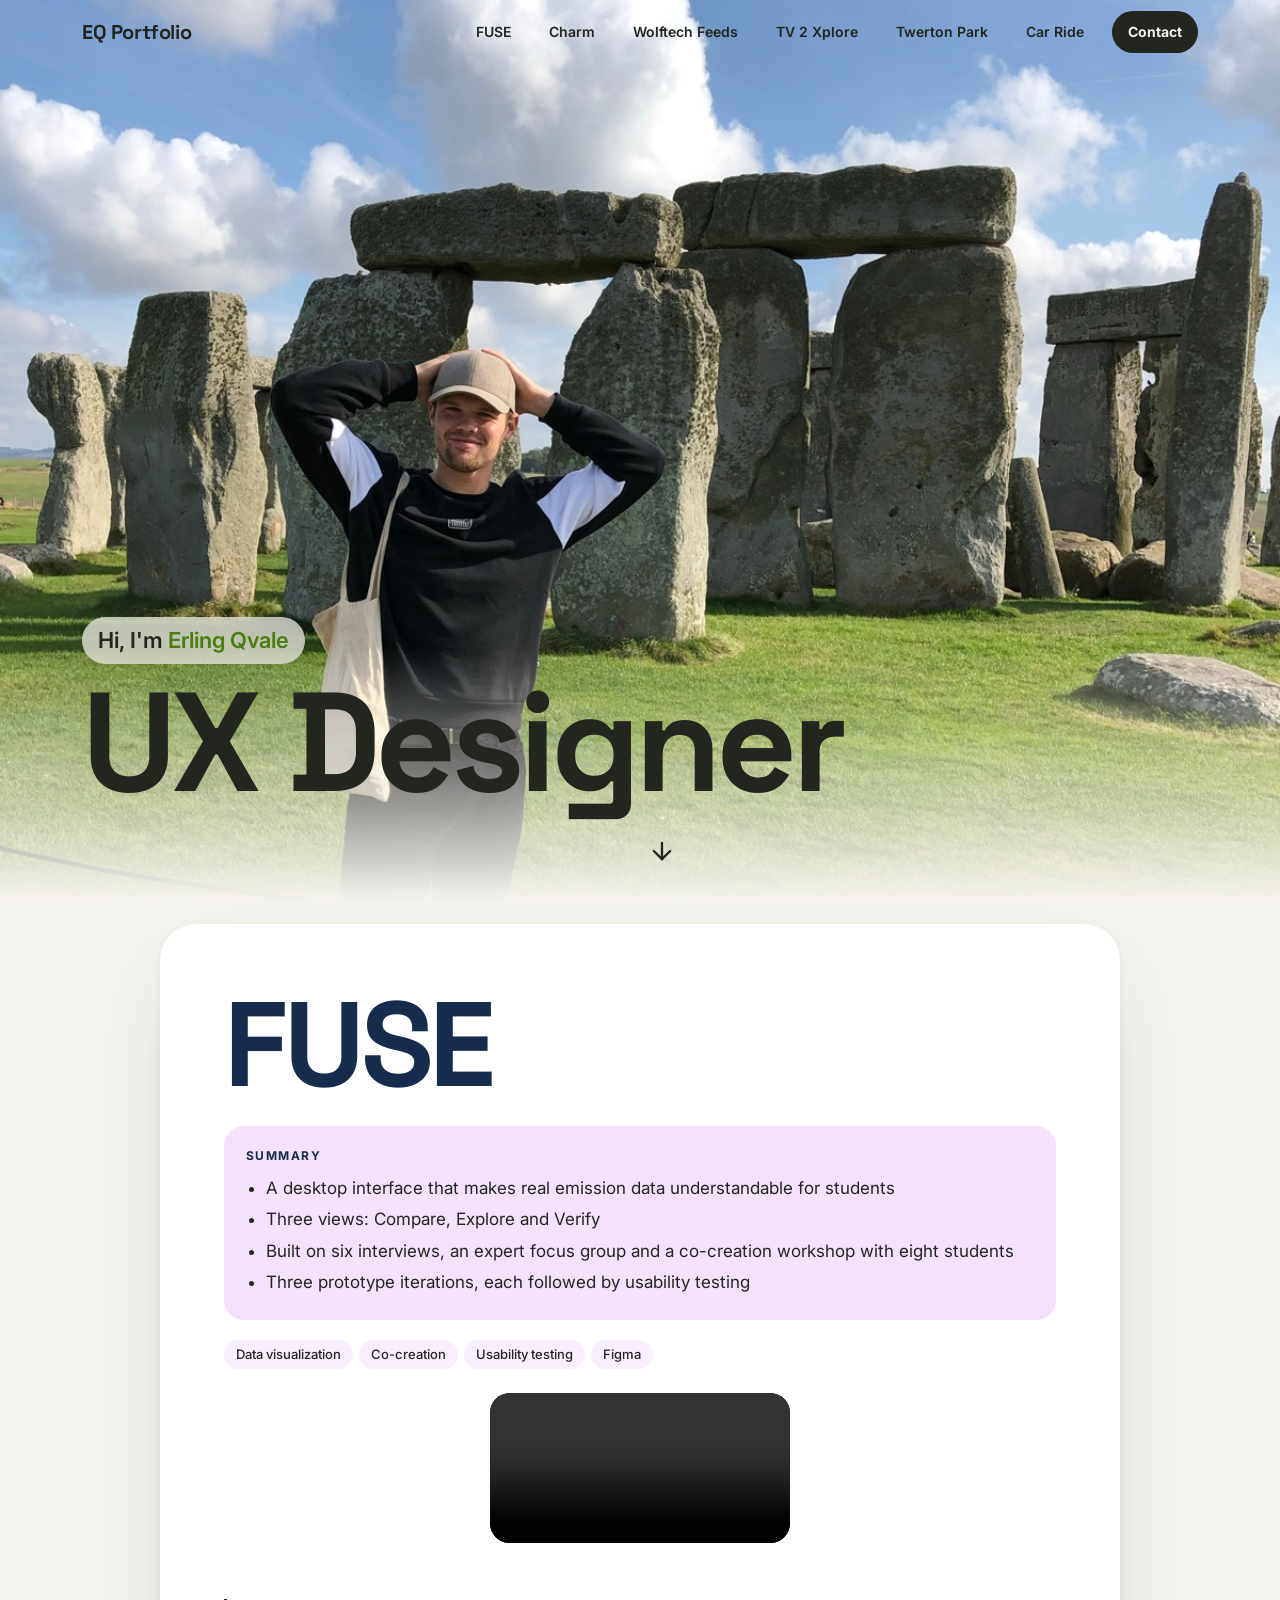
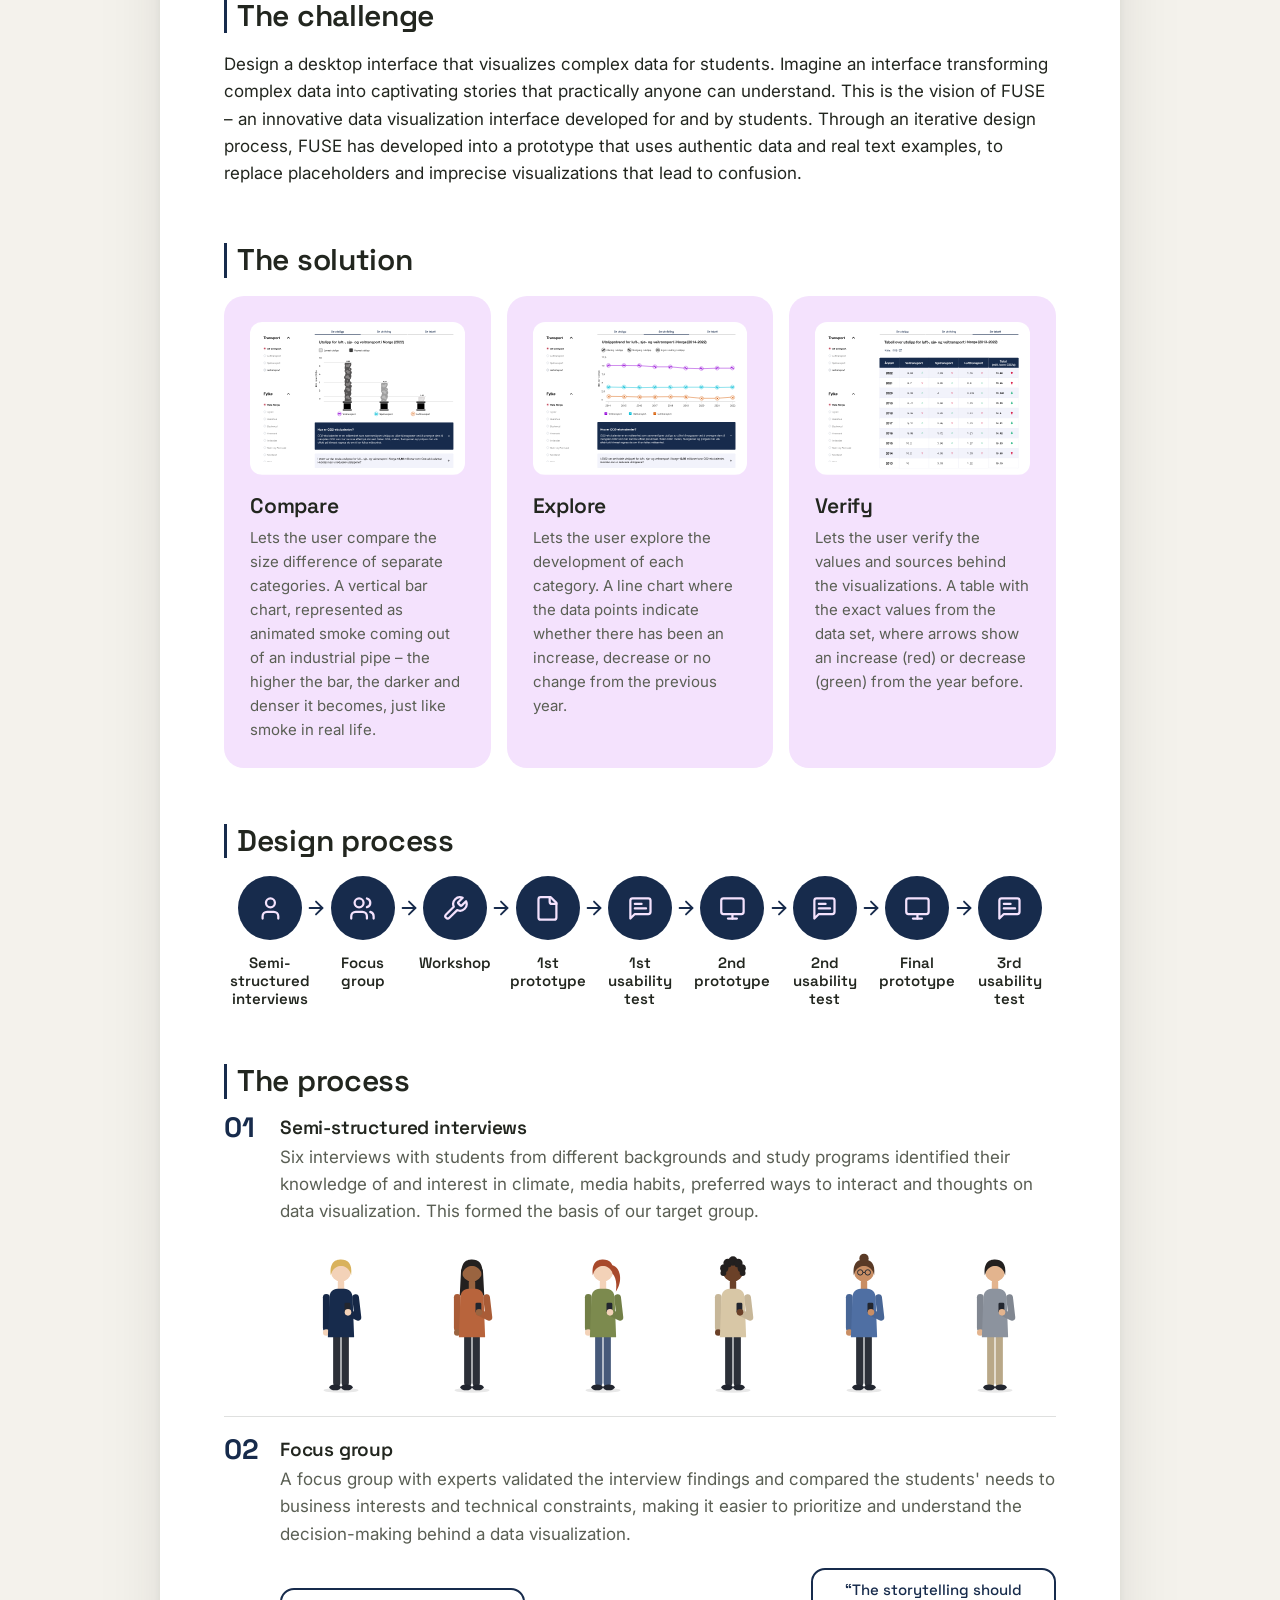
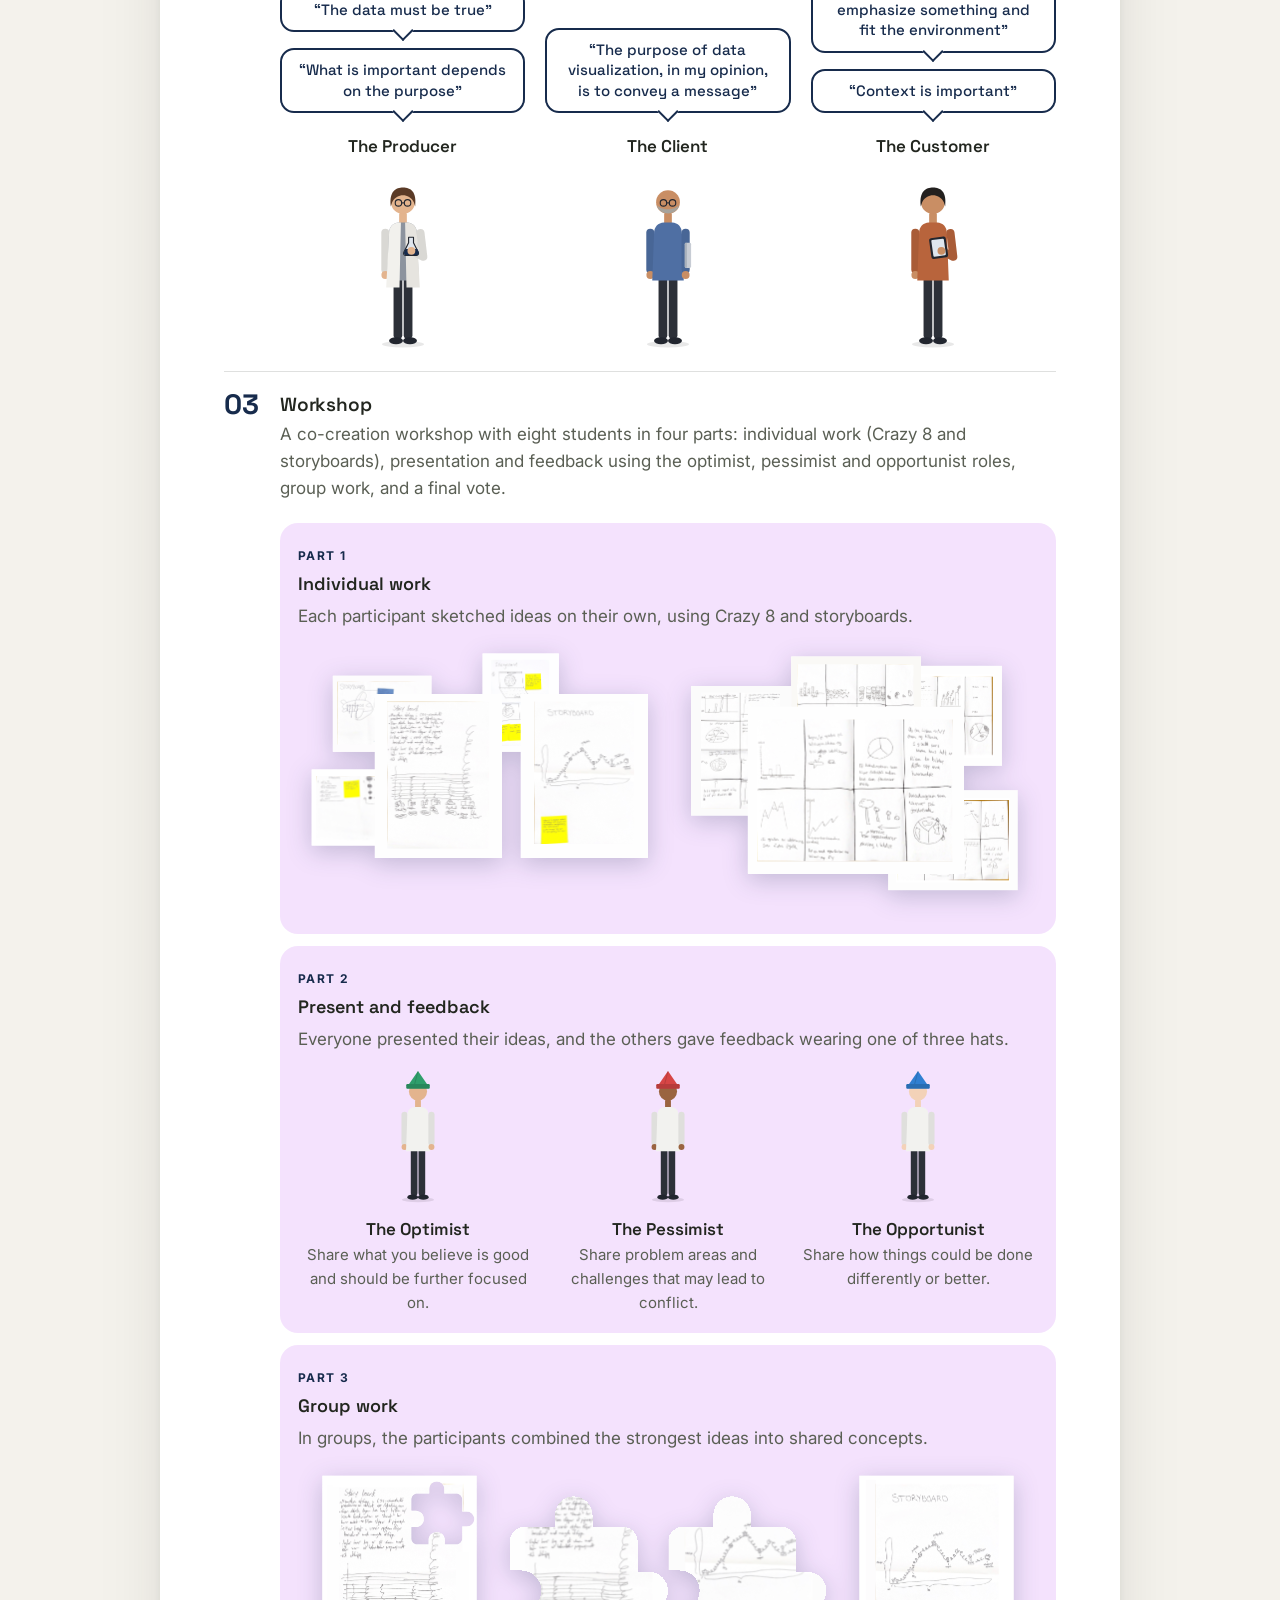
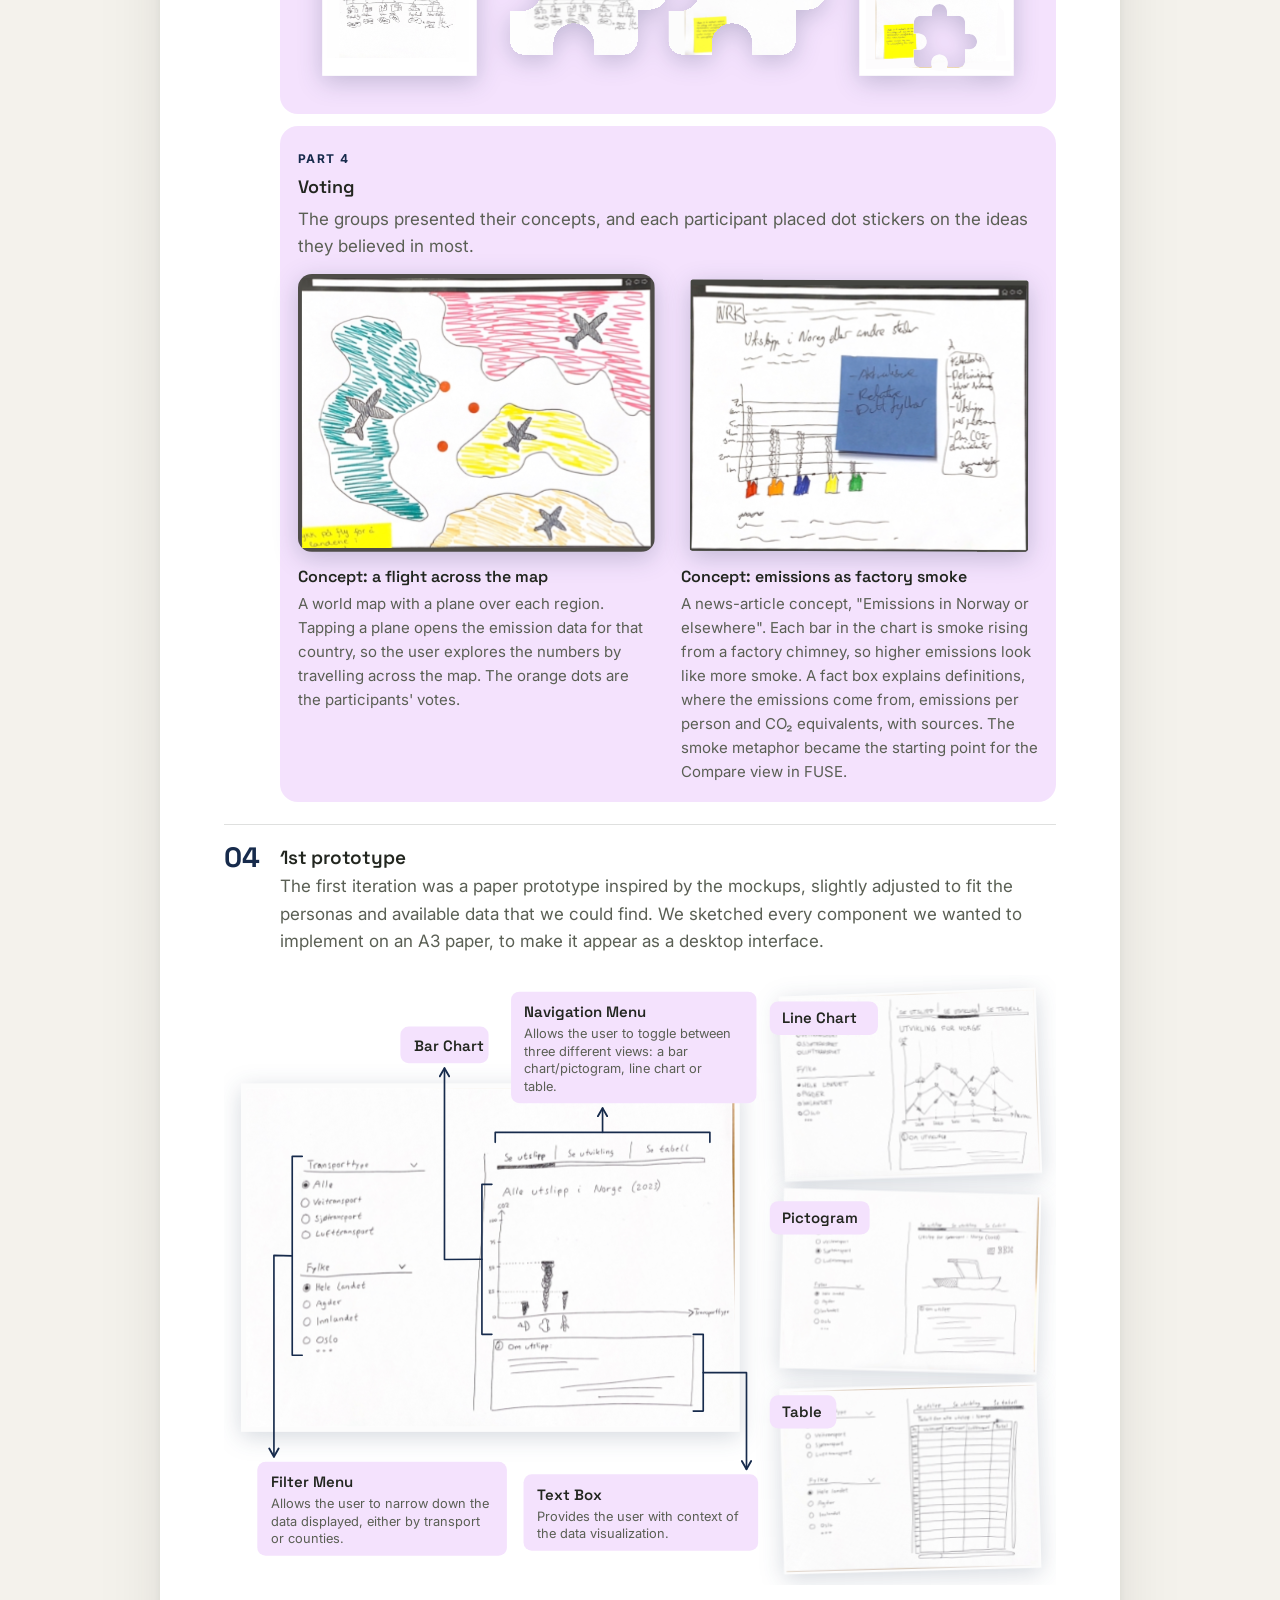
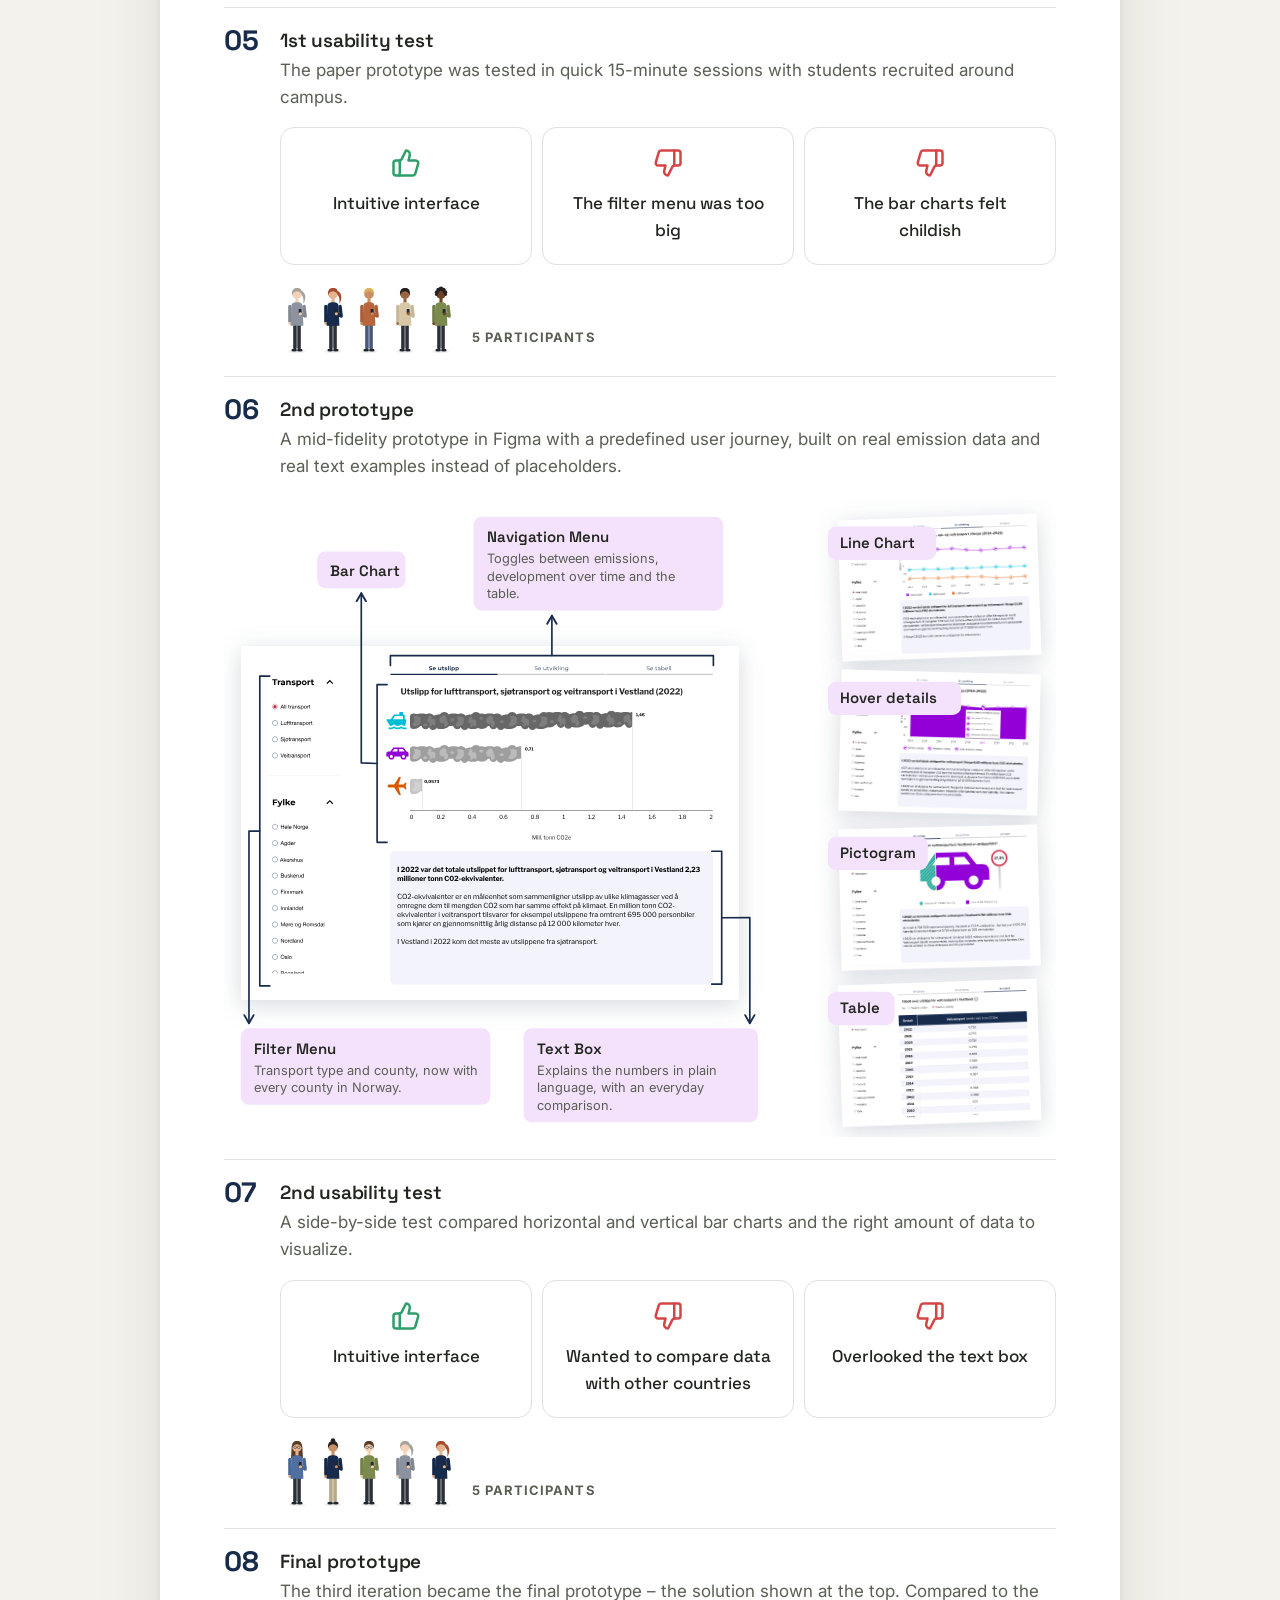
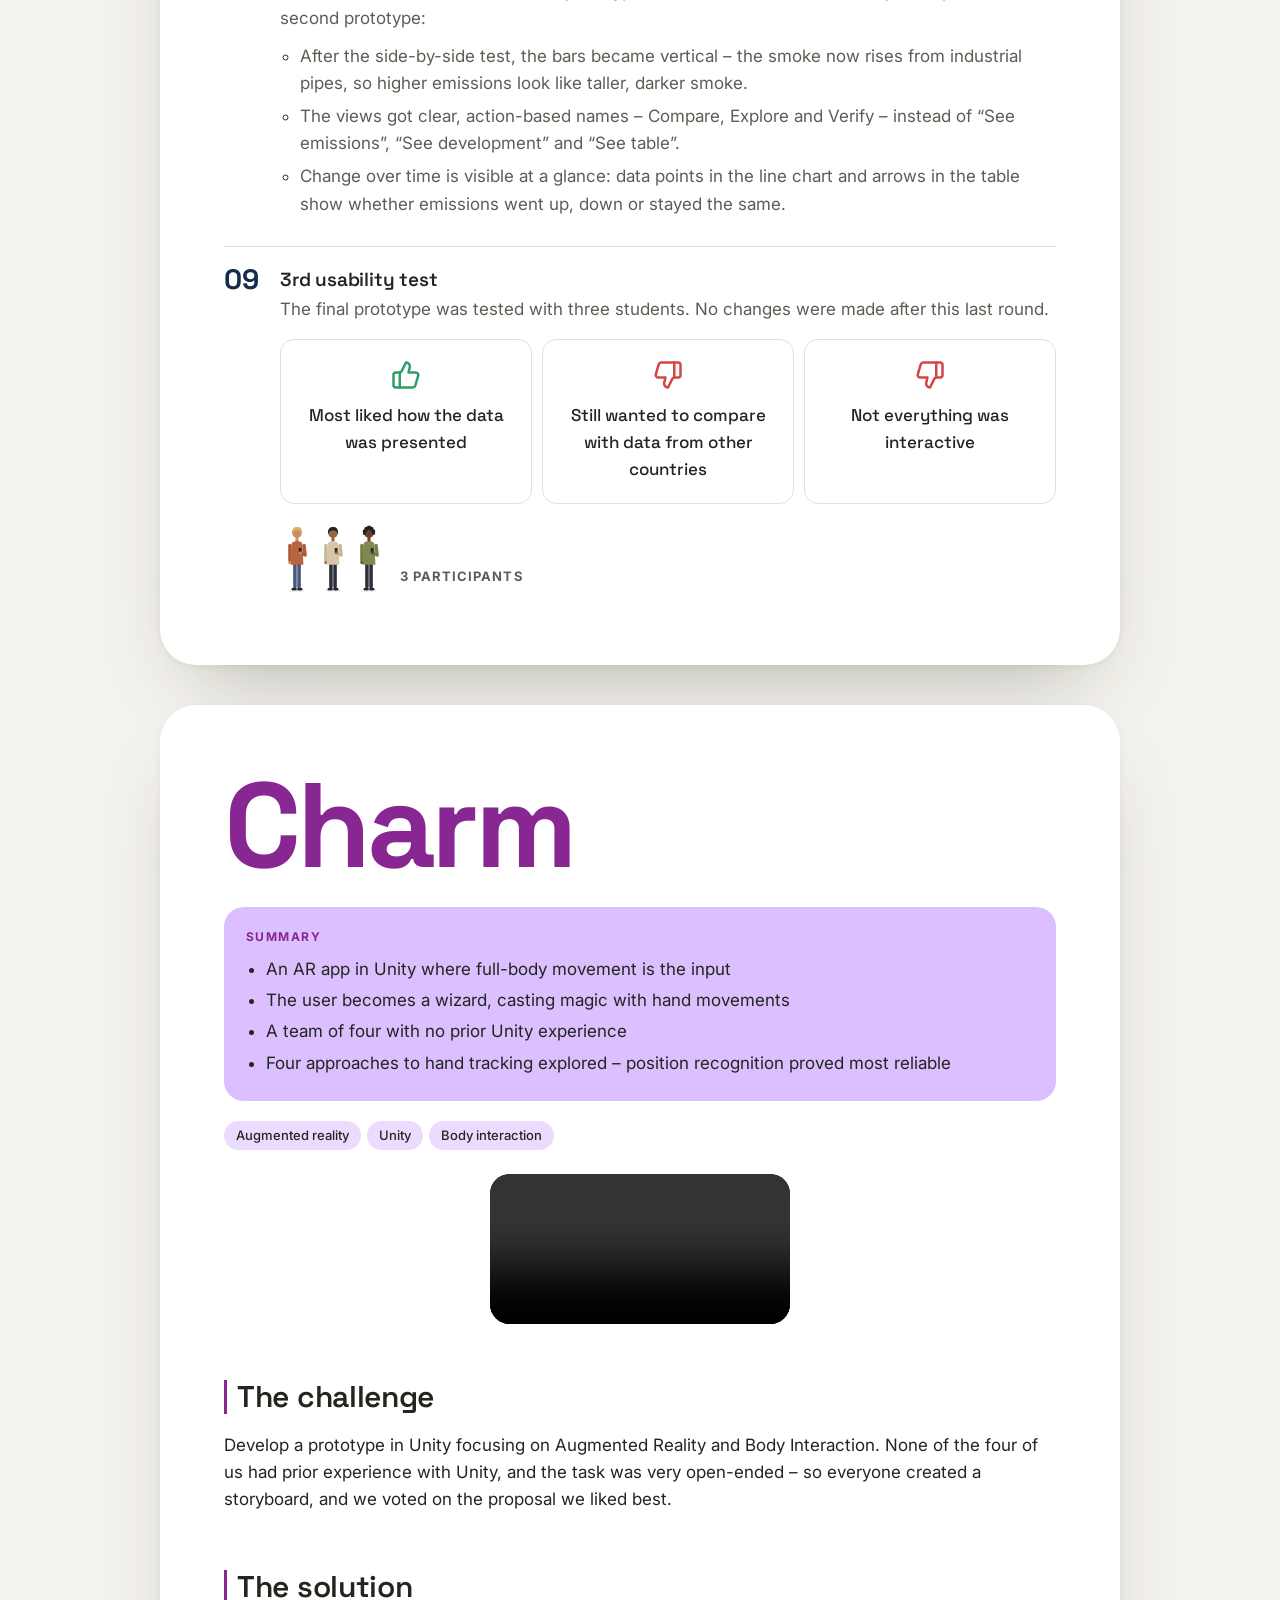
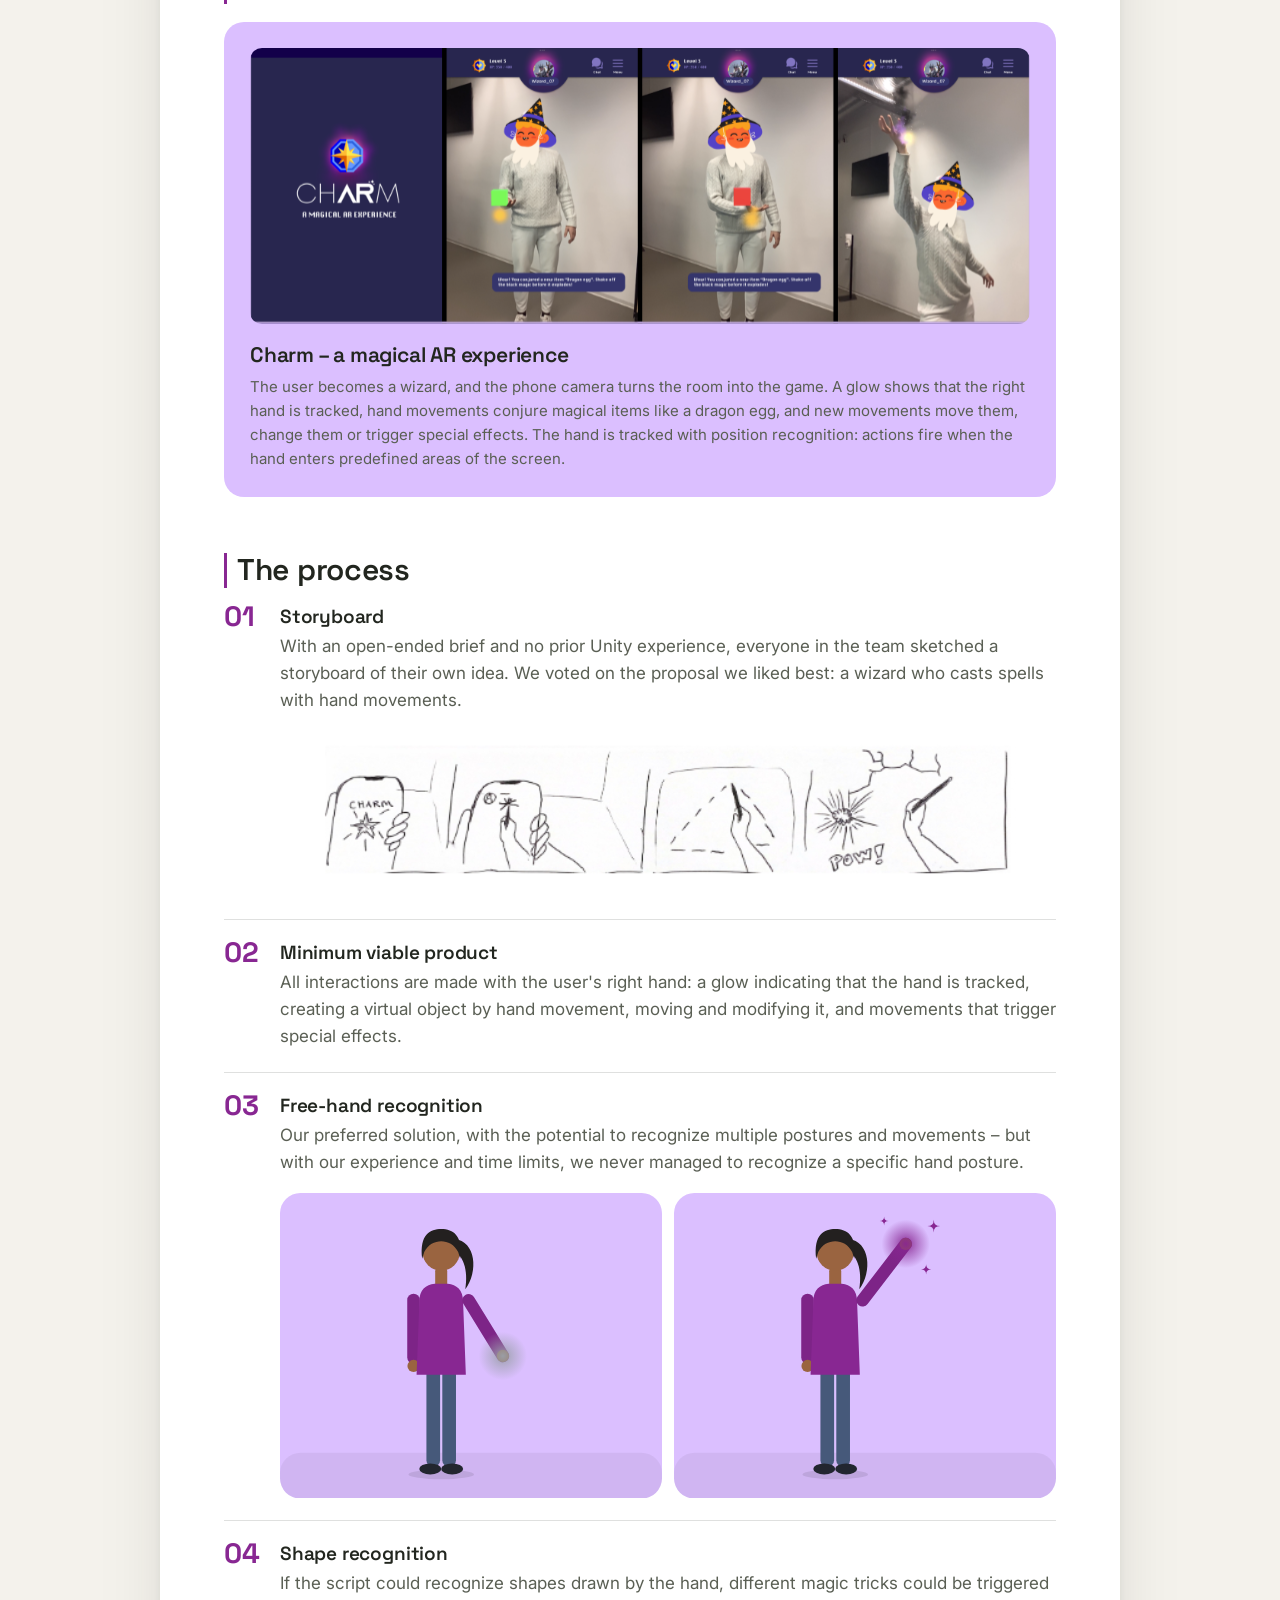
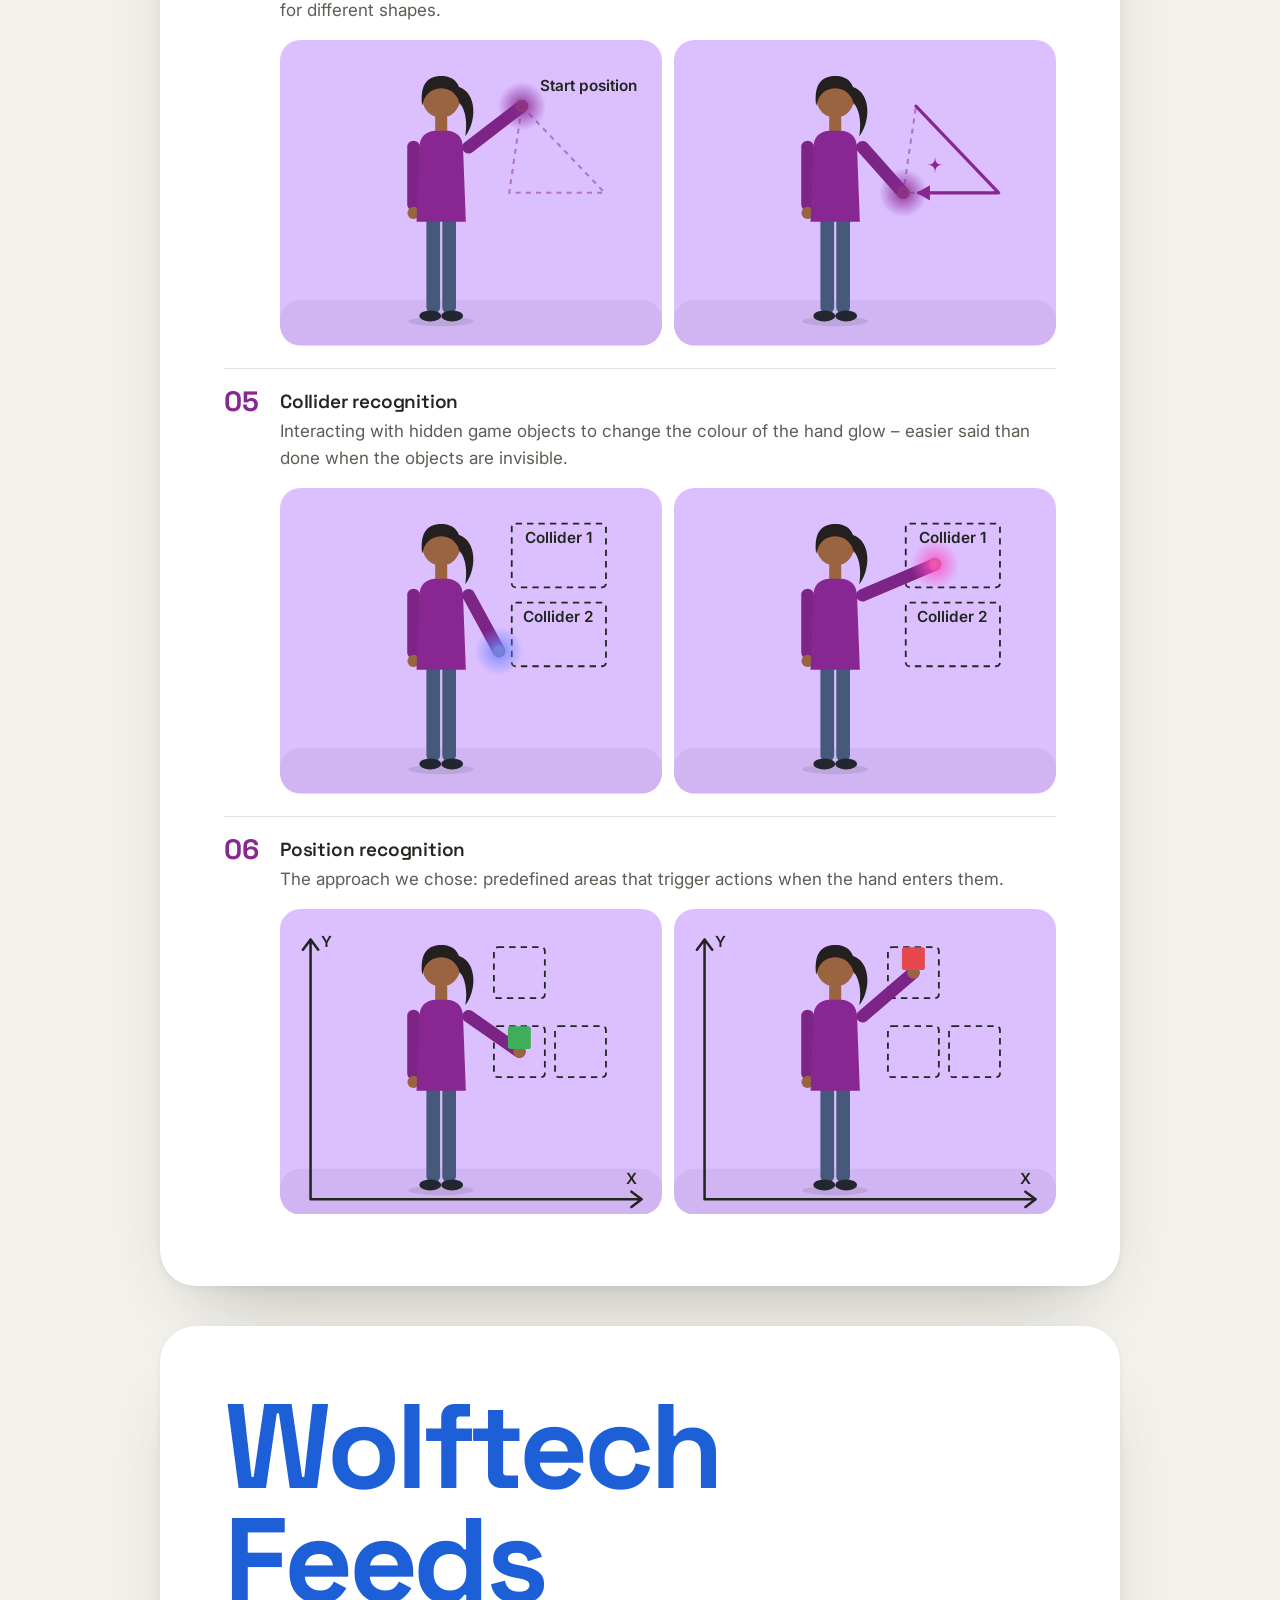
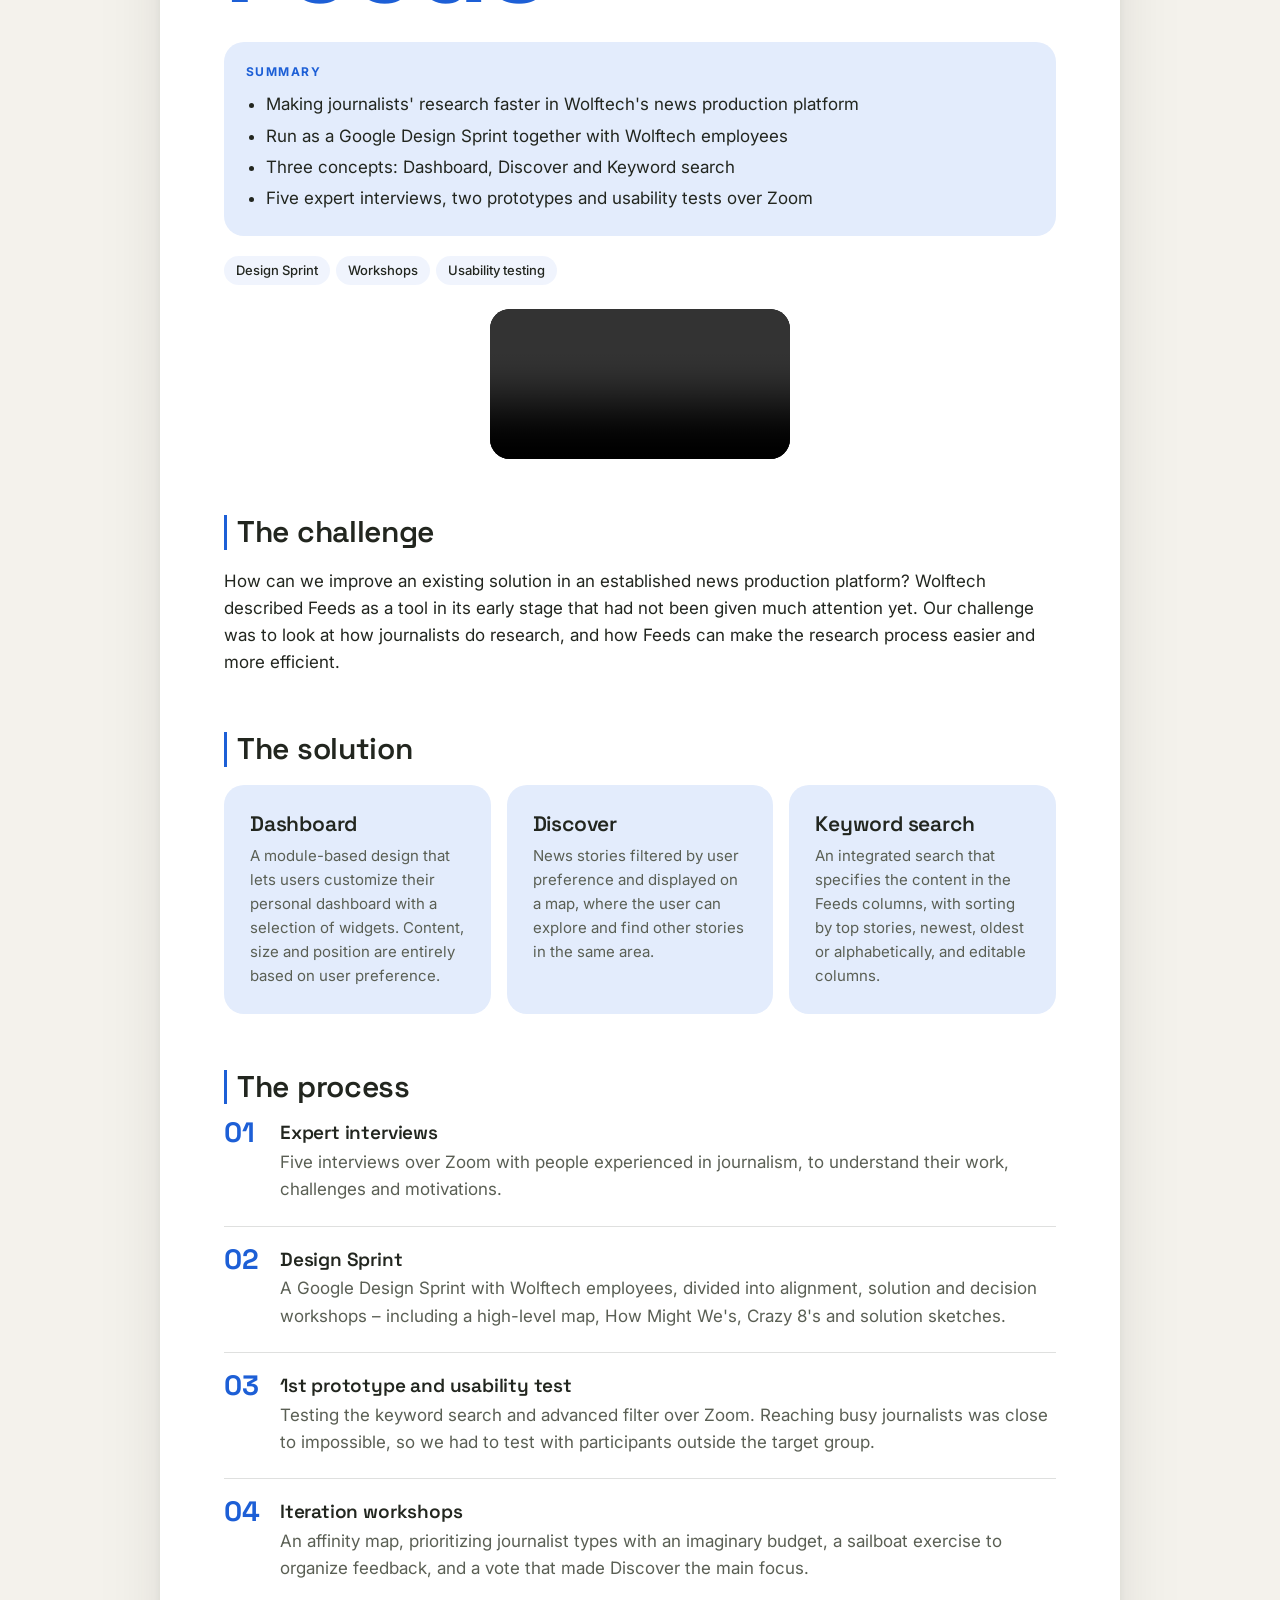
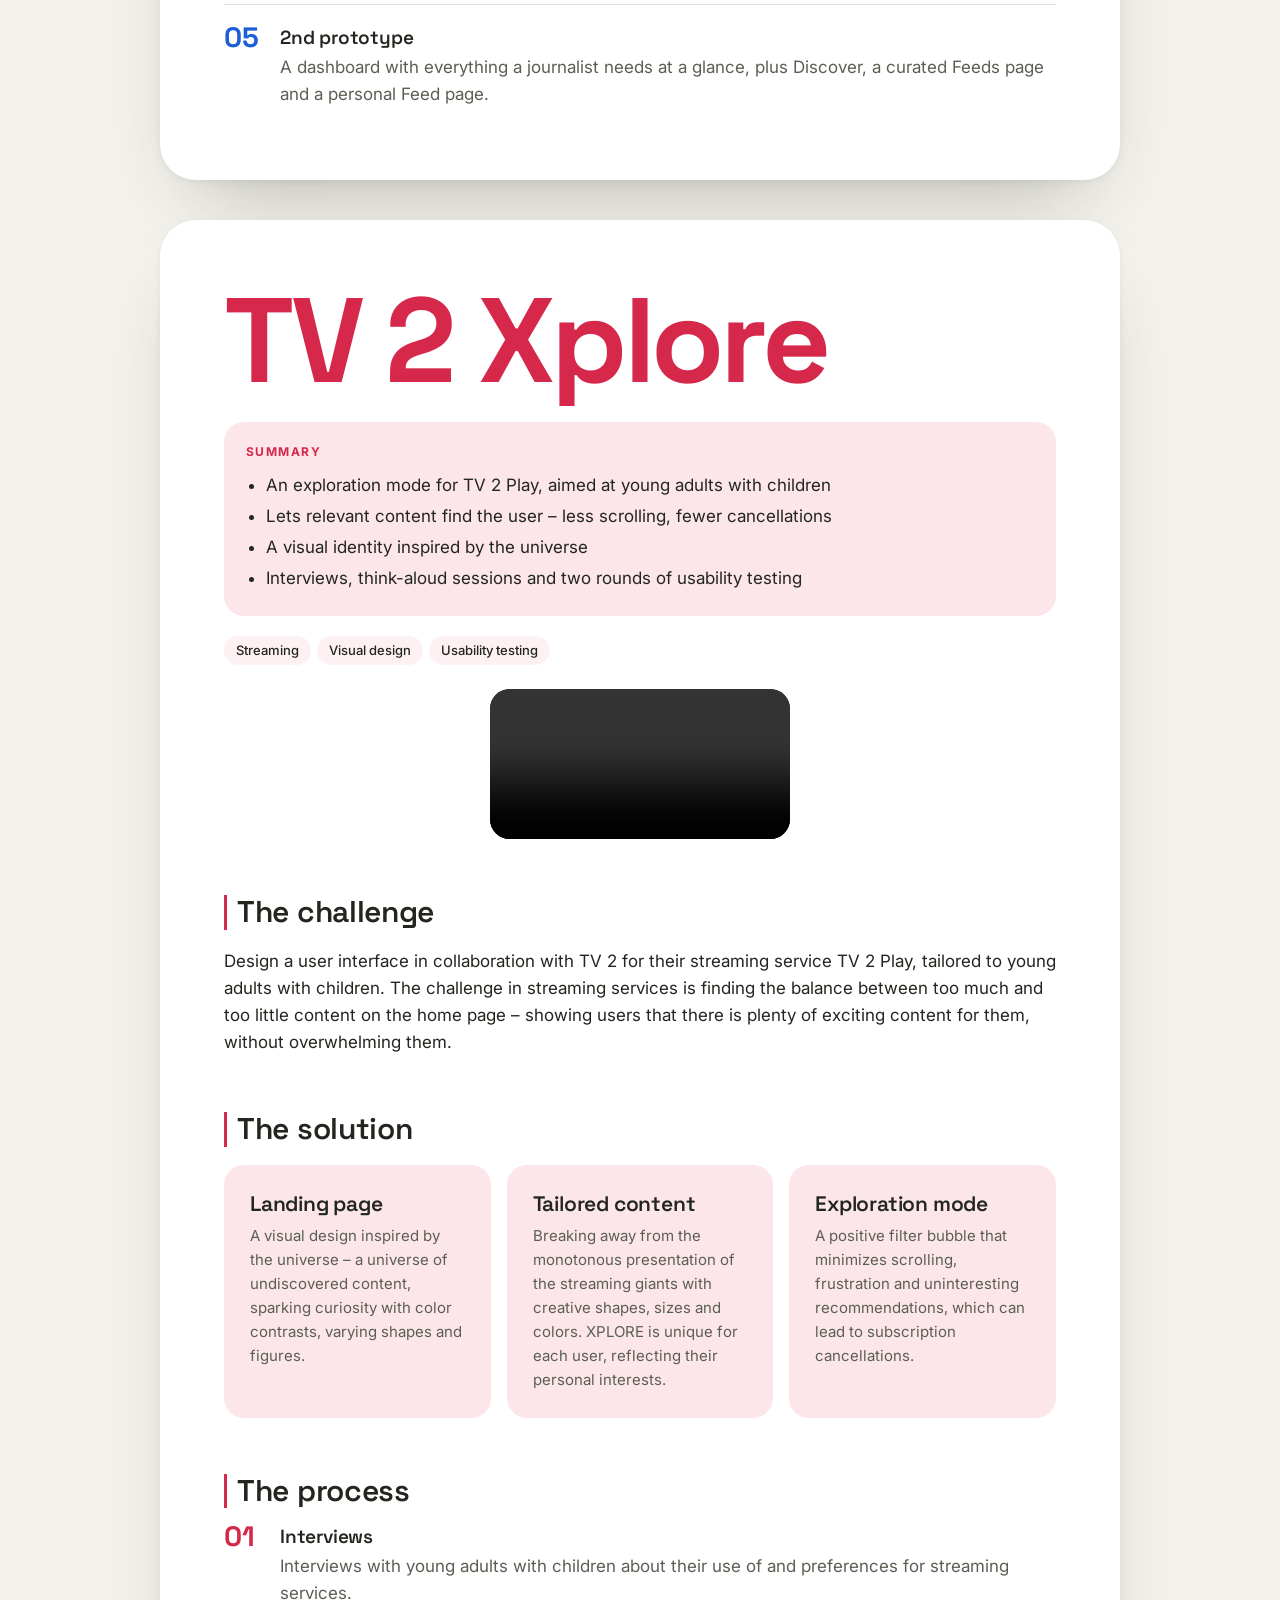
==== commit cf86f189: "Charm: new palette, storyboard, solution image and own recognition scenes - Colours #882792 / #DBBFF" ====
--- a/index.html
+++ b/index.html
@@ -17,7 +17,7 @@
     <button class="menyknapp" type="button" aria-label="Menu" aria-expanded="false" aria-controls="menyliste">
       <span></span><span></span><span></span>
     </button>
-    <div class="menyliste" id="menyliste"><a href="#fuse" style="--aksent: #172B4C; --flate: #F4E2FD">FUSE</a><a href="#charm" style="--aksent: #7048e8; --flate: #ece6ff">Charm</a><a href="#wolftech-feeds" style="--aksent: #1d5fd6; --flate: #e3ecfc">Wolftech Feeds</a><a href="#tv2-xplore" style="--aksent: #d6284a; --flate: #fce6ea">TV 2 Xplore</a><a href="#twerton-park" style="--aksent: #0e7f86; --flate: #ddf1f2">Twerton Park</a><a href="#car-ride" style="--aksent: #b06a00; --flate: #fbefd9">Car Ride</a><a class="knapp" href="#contact">Contact</a></div>
+    <div class="menyliste" id="menyliste"><a href="#fuse" style="--aksent: #172B4C; --flate: #F4E2FD">FUSE</a><a href="#charm" style="--aksent: #882792; --flate: #DBBFFF">Charm</a><a href="#wolftech-feeds" style="--aksent: #1d5fd6; --flate: #e3ecfc">Wolftech Feeds</a><a href="#tv2-xplore" style="--aksent: #d6284a; --flate: #fce6ea">TV 2 Xplore</a><a href="#twerton-park" style="--aksent: #0e7f86; --flate: #ddf1f2">Twerton Park</a><a href="#car-ride" style="--aksent: #b06a00; --flate: #fbefd9">Car Ride</a><a class="knapp" href="#contact">Contact</a></div>
   </div>
 </nav>
 <header class="topp" id="top">
@@ -44,16 +44,16 @@
     <h3>Design process</h3><ol class="tidslinje"><li><span class="sirkel"><svg width="28" height="28" aria-hidden="true" xmlns="http://www.w3.org/2000/svg" viewBox="0 0 24 24" fill="none" stroke="currentColor" stroke-width="2" stroke-linecap="round" stroke-linejoin="round" ><path d="M19 21v-2a4 4 0 0 0-4-4H9a4 4 0 0 0-4 4v2" /><circle cx="12" cy="7" r="4" /></svg></span><span class="steg">Semi-structured interviews</span><span class="pil"><svg width="22" height="22" aria-hidden="true" xmlns="http://www.w3.org/2000/svg" viewBox="0 0 24 24" fill="none" stroke="currentColor" stroke-width="2" stroke-linecap="round" stroke-linejoin="round" ><path d="M5 12h14" /><path d="m12 5 7 7-7 7" /></svg></span></li><li><span class="sirkel"><svg width="28" height="28" aria-hidden="true" xmlns="http://www.w3.org/2000/svg" viewBox="0 0 24 24" fill="none" stroke="currentColor" stroke-width="2" stroke-linecap="round" stroke-linejoin="round" ><path d="M16 21v-2a4 4 0 0 0-4-4H6a4 4 0 0 0-4 4v2" /><circle cx="9" cy="7" r="4" /><path d="M22 21v-2a4 4 0 0 0-3-3.87" /><path d="M16 3.13a4 4 0 0 1 0 7.75" /></svg></span><span class="steg">Focus group</span><span class="pil"><svg width="22" height="22" aria-hidden="true" xmlns="http://www.w3.org/2000/svg" viewBox="0 0 24 24" fill="none" stroke="currentColor" stroke-width="2" stroke-linecap="round" stroke-linejoin="round" ><path d="M5 12h14" /><path d="m12 5 7 7-7 7" /></svg></span></li><li><span class="sirkel"><svg width="28" height="28" aria-hidden="true" xmlns="http://www.w3.org/2000/svg" viewBox="0 0 24 24" fill="none" stroke="currentColor" stroke-width="2" stroke-linecap="round" stroke-linejoin="round" ><path d="M14.7 6.3a1 1 0 0 0 0 1.4l1.6 1.6a1 1 0 0 0 1.4 0l3.77-3.77a6 6 0 0 1-7.94 7.94l-6.91 6.91a2.12 2.12 0 0 1-3-3l6.91-6.91a6 6 0 0 1 7.94-7.94l-3.76 3.76z" /></svg></span><span class="steg">Workshop</span><span class="pil"><svg width="22" height="22" aria-hidden="true" xmlns="http://www.w3.org/2000/svg" viewBox="0 0 24 24" fill="none" stroke="currentColor" stroke-width="2" stroke-linecap="round" stroke-linejoin="round" ><path d="M5 12h14" /><path d="m12 5 7 7-7 7" /></svg></span></li><li><span class="sirkel"><svg width="28" height="28" aria-hidden="true" xmlns="http://www.w3.org/2000/svg" viewBox="0 0 24 24" fill="none" stroke="currentColor" stroke-width="2" stroke-linecap="round" stroke-linejoin="round" ><path d="M15 2H6a2 2 0 0 0-2 2v16a2 2 0 0 0 2 2h12a2 2 0 0 0 2-2V7Z" /><path d="M14 2v4a2 2 0 0 0 2 2h4" /></svg></span><span class="steg">1st prototype</span><span class="pil"><svg width="22" height="22" aria-hidden="true" xmlns="http://www.w3.org/2000/svg" viewBox="0 0 24 24" fill="none" stroke="currentColor" stroke-width="2" stroke-linecap="round" stroke-linejoin="round" ><path d="M5 12h14" /><path d="m12 5 7 7-7 7" /></svg></span></li><li><span class="sirkel"><svg width="28" height="28" aria-hidden="true" xmlns="http://www.w3.org/2000/svg" viewBox="0 0 24 24" fill="none" stroke="currentColor" stroke-width="2" stroke-linecap="round" stroke-linejoin="round" ><path d="M21 15a2 2 0 0 1-2 2H7l-4 4V5a2 2 0 0 1 2-2h14a2 2 0 0 1 2 2z" /><path d="M13 8H7" /><path d="M17 12H7" /></svg></span><span class="steg">1st usability test</span><span class="pil"><svg width="22" height="22" aria-hidden="true" xmlns="http://www.w3.org/2000/svg" viewBox="0 0 24 24" fill="none" stroke="currentColor" stroke-width="2" stroke-linecap="round" stroke-linejoin="round" ><path d="M5 12h14" /><path d="m12 5 7 7-7 7" /></svg></span></li><li><span class="sirkel"><svg width="28" height="28" aria-hidden="true" xmlns="http://www.w3.org/2000/svg" viewBox="0 0 24 24" fill="none" stroke="currentColor" stroke-width="2" stroke-linecap="round" stroke-linejoin="round" ><rect width="20" height="14" x="2" y="3" rx="2" /><line x1="8" x2="16" y1="21" y2="21" /><line x1="12" x2="12" y1="17" y2="21" /></svg></span><span class="steg">2nd prototype</span><span class="pil"><svg width="22" height="22" aria-hidden="true" xmlns="http://www.w3.org/2000/svg" viewBox="0 0 24 24" fill="none" stroke="currentColor" stroke-width="2" stroke-linecap="round" stroke-linejoin="round" ><path d="M5 12h14" /><path d="m12 5 7 7-7 7" /></svg></span></li><li><span class="sirkel"><svg width="28" height="28" aria-hidden="true" xmlns="http://www.w3.org/2000/svg" viewBox="0 0 24 24" fill="none" stroke="currentColor" stroke-width="2" stroke-linecap="round" stroke-linejoin="round" ><path d="M21 15a2 2 0 0 1-2 2H7l-4 4V5a2 2 0 0 1 2-2h14a2 2 0 0 1 2 2z" /><path d="M13 8H7" /><path d="M17 12H7" /></svg></span><span class="steg">2nd usability test</span><span class="pil"><svg width="22" height="22" aria-hidden="true" xmlns="http://www.w3.org/2000/svg" viewBox="0 0 24 24" fill="none" stroke="currentColor" stroke-width="2" stroke-linecap="round" stroke-linejoin="round" ><path d="M5 12h14" /><path d="m12 5 7 7-7 7" /></svg></span></li><li><span class="sirkel"><svg width="28" height="28" aria-hidden="true" xmlns="http://www.w3.org/2000/svg" viewBox="0 0 24 24" fill="none" stroke="currentColor" stroke-width="2" stroke-linecap="round" stroke-linejoin="round" ><rect width="20" height="14" x="2" y="3" rx="2" /><line x1="8" x2="16" y1="21" y2="21" /><line x1="12" x2="12" y1="17" y2="21" /></svg></span><span class="steg">Final prototype</span><span class="pil"><svg width="22" height="22" aria-hidden="true" xmlns="http://www.w3.org/2000/svg" viewBox="0 0 24 24" fill="none" stroke="currentColor" stroke-width="2" stroke-linecap="round" stroke-linejoin="round" ><path d="M5 12h14" /><path d="m12 5 7 7-7 7" /></svg></span></li><li><span class="sirkel"><svg width="28" height="28" aria-hidden="true" xmlns="http://www.w3.org/2000/svg" viewBox="0 0 24 24" fill="none" stroke="currentColor" stroke-width="2" stroke-linecap="round" stroke-linejoin="round" ><path d="M21 15a2 2 0 0 1-2 2H7l-4 4V5a2 2 0 0 1 2-2h14a2 2 0 0 1 2 2z" /><path d="M13 8H7" /><path d="M17 12H7" /></svg></span><span class="steg">3rd usability test</span></li></ol>
     <h3>The process</h3><ol class="prosess"><li><h4>Semi-structured interviews</h4><p>Six interviews with students from different backgrounds and study programs identified their knowledge of and interest in climate, media habits, preferred ways to interact and thoughts on data visualization. This formed the basis of our target group.</p><ul class="deltakere"><li><svg class="person" viewBox="0 -6 120 256" aria-hidden="true"><ellipse cx="60" cy="243" rx="30" ry="4.5" fill="#000" fill-opacity=".09"/><rect x="46.5" y="144" width="12.5" height="92" rx="6" fill="#2c3038"/><rect x="61" y="144" width="12.5" height="92" rx="6" fill="#2c3038"/><ellipse cx="50" cy="238" rx="10" ry="5" fill="#22262f"/><ellipse cx="70" cy="238" rx="10" ry="5" fill="#22262f"/><rect x="29" y="78" width="11.5" height="64" rx="5.75" fill="var(--aksent)"/><rect x="29" y="78" width="11.5" height="64" rx="5.75" fill="#000" fill-opacity=".08"/><circle cx="34.75" cy="144" r="5.6" fill="#f3d2b8"/><rect x="54.5" y="54" width="11" height="18" rx="3.5" fill="#f3d2b8"/><path d="M40 86 C40 74 46 70 54 69 H66 C74 70 80 74 80 86 L82.5 152 H37.5 Z" fill="var(--aksent)"/><path d="M85 84 L89 118 L73 110" fill="none" stroke="var(--aksent)" stroke-width="11.5" stroke-linecap="round" stroke-linejoin="round"/><path d="M85 84 L89 118 L73 110" fill="none" stroke="#000" stroke-opacity=".08" stroke-width="11.5" stroke-linecap="round" stroke-linejoin="round"/><rect x="66" y="93" width="10" height="17" rx="2.2" fill="#22262f"/><circle cx="72" cy="109.5" r="5.6" fill="#f3d2b8"/><circle cx="60" cy="40" r="17" fill="#f3d2b8"/><path d="M42.6 46 C40 24 50 19 60 19 C71 19 80 25 77.4 46 L75.5 40 C72 33 66 30 60 30 C54 30 48 33 44.5 40 Z" fill="#d9b25c"/></svg></li><li><svg class="person" viewBox="0 -6 120 256" aria-hidden="true"><ellipse cx="60" cy="243" rx="30" ry="4.5" fill="#000" fill-opacity=".09"/><path d="M41 42 C40 20 80 20 79 42 L81 80 C72 85 48 85 39 80 Z" fill="#23201f"/><rect x="46.5" y="144" width="12.5" height="92" rx="6" fill="#2c3038"/><rect x="61" y="144" width="12.5" height="92" rx="6" fill="#2c3038"/><ellipse cx="50" cy="238" rx="10" ry="5" fill="#22262f"/><ellipse cx="70" cy="238" rx="10" ry="5" fill="#22262f"/><rect x="29" y="78" width="11.5" height="64" rx="5.75" fill="#b8643c"/><rect x="29" y="78" width="11.5" height="64" rx="5.75" fill="#000" fill-opacity=".08"/><circle cx="34.75" cy="144" r="5.6" fill="#9a6440"/><rect x="54.5" y="54" width="11" height="18" rx="3.5" fill="#9a6440"/><path d="M40 86 C40 74 46 70 54 69 H66 C74 70 80 74 80 86 L82.5 152 H37.5 Z" fill="#b8643c"/><path d="M85 84 L89 118 L73 110" fill="none" stroke="#b8643c" stroke-width="11.5" stroke-linecap="round" stroke-linejoin="round"/><path d="M85 84 L89 118 L73 110" fill="none" stroke="#000" stroke-opacity=".08" stroke-width="11.5" stroke-linecap="round" stroke-linejoin="round"/><rect x="66" y="93" width="10" height="17" rx="2.2" fill="#22262f"/><circle cx="72" cy="109.5" r="5.6" fill="#9a6440"/><circle cx="60" cy="40" r="17" fill="#9a6440"/><path d="M42.6 46 C40 24 50 19 60 19 C71 19 80 25 77.4 46 L75.5 40 C72 33 66 30 60 30 C54 30 48 33 44.5 40 Z" fill="#23201f"/></svg></li><li><svg class="person" viewBox="0 -6 120 256" aria-hidden="true"><ellipse cx="60" cy="243" rx="30" ry="4.5" fill="#000" fill-opacity=".09"/><path d="M72 28 C92 30 94 58 82 74 C85 56 80 42 70 38 Z" fill="#a8492b"/><rect x="46.5" y="144" width="12.5" height="92" rx="6" fill="#46597a"/><rect x="61" y="144" width="12.5" height="92" rx="6" fill="#46597a"/><ellipse cx="50" cy="238" rx="10" ry="5" fill="#22262f"/><ellipse cx="70" cy="238" rx="10" ry="5" fill="#22262f"/><rect x="29" y="78" width="11.5" height="64" rx="5.75" fill="#7c8a4e"/><rect x="29" y="78" width="11.5" height="64" rx="5.75" fill="#000" fill-opacity=".08"/><circle cx="34.75" cy="144" r="5.6" fill="#f3d2b8"/><rect x="54.5" y="54" width="11" height="18" rx="3.5" fill="#f3d2b8"/><path d="M40 86 C40 74 46 70 54 69 H66 C74 70 80 74 80 86 L82.5 152 H37.5 Z" fill="#7c8a4e"/><path d="M85 84 L89 118 L73 110" fill="none" stroke="#7c8a4e" stroke-width="11.5" stroke-linecap="round" stroke-linejoin="round"/><path d="M85 84 L89 118 L73 110" fill="none" stroke="#000" stroke-opacity=".08" stroke-width="11.5" stroke-linecap="round" stroke-linejoin="round"/><rect x="66" y="93" width="10" height="17" rx="2.2" fill="#22262f"/><circle cx="72" cy="109.5" r="5.6" fill="#f3d2b8"/><circle cx="60" cy="40" r="17" fill="#f3d2b8"/><path d="M42.6 46 C40 24 50 19 60 19 C71 19 80 25 77.4 46 L75.5 40 C72 33 66 30 60 30 C54 30 48 33 44.5 40 Z" fill="#a8492b"/></svg></li><li><svg class="person" viewBox="0 -6 120 256" aria-hidden="true"><ellipse cx="60" cy="243" rx="30" ry="4.5" fill="#000" fill-opacity=".09"/><rect x="46.5" y="144" width="12.5" height="92" rx="6" fill="#2c3038"/><rect x="61" y="144" width="12.5" height="92" rx="6" fill="#2c3038"/><ellipse cx="50" cy="238" rx="10" ry="5" fill="#22262f"/><ellipse cx="70" cy="238" rx="10" ry="5" fill="#22262f"/><rect x="29" y="78" width="11.5" height="64" rx="5.75" fill="#d8c7a6"/><rect x="29" y="78" width="11.5" height="64" rx="5.75" fill="#000" fill-opacity=".08"/><circle cx="34.75" cy="144" r="5.6" fill="#6b4128"/><rect x="54.5" y="54" width="11" height="18" rx="3.5" fill="#6b4128"/><path d="M40 86 C40 74 46 70 54 69 H66 C74 70 80 74 80 86 L82.5 152 H37.5 Z" fill="#d8c7a6"/><path d="M85 84 L89 118 L73 110" fill="none" stroke="#d8c7a6" stroke-width="11.5" stroke-linecap="round" stroke-linejoin="round"/><path d="M85 84 L89 118 L73 110" fill="none" stroke="#000" stroke-opacity=".08" stroke-width="11.5" stroke-linecap="round" stroke-linejoin="round"/><rect x="66" y="93" width="10" height="17" rx="2.2" fill="#22262f"/><circle cx="72" cy="109.5" r="5.6" fill="#6b4128"/><circle cx="60" cy="40" r="17" fill="#6b4128"/><circle cx="45" cy="34" r="7" fill="#23201f"/><circle cx="51" cy="25" r="7.5" fill="#23201f"/><circle cx="60" cy="21.5" r="8" fill="#23201f"/><circle cx="69" cy="25" r="7.5" fill="#23201f"/><circle cx="75" cy="34" r="7" fill="#23201f"/><circle cx="43.5" cy="42" r="5" fill="#23201f"/><circle cx="76.5" cy="42" r="5" fill="#23201f"/></svg></li><li><svg class="person" viewBox="0 -6 120 256" aria-hidden="true"><ellipse cx="60" cy="243" rx="30" ry="4.5" fill="#000" fill-opacity=".09"/><rect x="46.5" y="144" width="12.5" height="92" rx="6" fill="#2c3038"/><rect x="61" y="144" width="12.5" height="92" rx="6" fill="#2c3038"/><ellipse cx="50" cy="238" rx="10" ry="5" fill="#22262f"/><ellipse cx="70" cy="238" rx="10" ry="5" fill="#22262f"/><rect x="29" y="78" width="11.5" height="64" rx="5.75" fill="#4f6fa3"/><rect x="29" y="78" width="11.5" height="64" rx="5.75" fill="#000" fill-opacity=".08"/><circle cx="34.75" cy="144" r="5.6" fill="#c98e64"/><rect x="54.5" y="54" width="11" height="18" rx="3.5" fill="#c98e64"/><path d="M40 86 C40 74 46 70 54 69 H66 C74 70 80 74 80 86 L82.5 152 H37.5 Z" fill="#4f6fa3"/><path d="M85 84 L89 118 L73 110" fill="none" stroke="#4f6fa3" stroke-width="11.5" stroke-linecap="round" stroke-linejoin="round"/><path d="M85 84 L89 118 L73 110" fill="none" stroke="#000" stroke-opacity=".08" stroke-width="11.5" stroke-linecap="round" stroke-linejoin="round"/><rect x="66" y="93" width="10" height="17" rx="2.2" fill="#22262f"/><circle cx="72" cy="109.5" r="5.6" fill="#c98e64"/><circle cx="60" cy="40" r="17" fill="#c98e64"/><path d="M42.6 46 C40 24 50 19 60 19 C71 19 80 25 77.4 46 L75.5 40 C72 33 66 30 60 30 C54 30 48 33 44.5 40 Z" fill="#5a3a26"/><circle cx="60" cy="17" r="8" fill="#5a3a26"/><g fill="none" stroke="#22262f" stroke-width="1.6"><circle cx="53.5" cy="41" r="4.6"/><circle cx="66.5" cy="41" r="4.6"/><path d="M58.1 41 h3.8"/></g></svg></li><li><svg class="person" viewBox="0 -6 120 256" aria-hidden="true"><ellipse cx="60" cy="243" rx="30" ry="4.5" fill="#000" fill-opacity=".09"/><rect x="46.5" y="144" width="12.5" height="92" rx="6" fill="#b9a888"/><rect x="61" y="144" width="12.5" height="92" rx="6" fill="#b9a888"/><ellipse cx="50" cy="238" rx="10" ry="5" fill="#22262f"/><ellipse cx="70" cy="238" rx="10" ry="5" fill="#22262f"/><rect x="29" y="78" width="11.5" height="64" rx="5.75" fill="#8c939e"/><rect x="29" y="78" width="11.5" height="64" rx="5.75" fill="#000" fill-opacity=".08"/><circle cx="34.75" cy="144" r="5.6" fill="#e3b48e"/><rect x="54.5" y="54" width="11" height="18" rx="3.5" fill="#e3b48e"/><path d="M40 86 C40 74 46 70 54 69 H66 C74 70 80 74 80 86 L82.5 152 H37.5 Z" fill="#8c939e"/><path d="M85 84 L89 118 L73 110" fill="none" stroke="#8c939e" stroke-width="11.5" stroke-linecap="round" stroke-linejoin="round"/><path d="M85 84 L89 118 L73 110" fill="none" stroke="#000" stroke-opacity=".08" stroke-width="11.5" stroke-linecap="round" stroke-linejoin="round"/><rect x="66" y="93" width="10" height="17" rx="2.2" fill="#22262f"/><circle cx="72" cy="109.5" r="5.6" fill="#e3b48e"/><circle cx="60" cy="40" r="17" fill="#e3b48e"/><path d="M42.6 46 C40 24 50 19 60 19 C71 19 80 25 77.4 46 L75.5 40 C72 33 66 30 60 30 C54 30 48 33 44.5 40 Z" fill="#23201f"/></svg></li></ul></li><li><h4>Focus group</h4><p>A focus group with experts validated the interview findings and compared the students&#x27; needs to business interests and technical constraints, making it easier to prioritize and understand the decision-making behind a data visualization.</p><ul class="deltakere med-sitater"><li><div class=bobler><blockquote class="boble">“The data must be true”</blockquote><blockquote class="boble">“What is important depends on the purpose”</blockquote></div><strong class="rolle">The Producer</strong><svg class="person" viewBox="0 -6 120 256" aria-hidden="true"><ellipse cx="60" cy="243" rx="30" ry="4.5" fill="#000" fill-opacity=".09"/><rect x="46.5" y="144" width="12.5" height="92" rx="6" fill="#2c3038"/><rect x="61" y="144" width="12.5" height="92" rx="6" fill="#2c3038"/><ellipse cx="50" cy="238" rx="10" ry="5" fill="#22262f"/><ellipse cx="70" cy="238" rx="10" ry="5" fill="#22262f"/><rect x="29" y="78" width="11.5" height="64" rx="5.75" fill="#ecebe7"/><rect x="29" y="78" width="11.5" height="64" rx="5.75" fill="#000" fill-opacity=".08"/><circle cx="34.75" cy="144" r="5.6" fill="#e3b48e"/><rect x="54.5" y="54" width="11" height="18" rx="3.5" fill="#e3b48e"/><path d="M40 86 C40 74 46 70 54 69 H66 C74 70 80 74 80 86 L82.5 152 H37.5 Z" fill="#8c939e"/><path d="M40 86 C40 74 46 70 54 69 H57 L55 162 H36 Z" fill="#f2f1ed"/><path d="M80 86 C80 74 74 70 66 69 H63 L65 162 H84 Z" fill="#e6e4df"/><path d="M85 84 L89 118 L73 110" fill="none" stroke="#ecebe7" stroke-width="11.5" stroke-linecap="round" stroke-linejoin="round"/><path d="M85 84 L89 118 L73 110" fill="none" stroke="#000" stroke-opacity=".08" stroke-width="11.5" stroke-linecap="round" stroke-linejoin="round"/><path d="M68 90 h7 v8 l7 14 a3 3 0 0 1 -3 4 h-15 a3 3 0 0 1 -3 -4 l7 -14 z" fill="#dfe6ee" stroke="#22262f" stroke-width="1.6" stroke-linejoin="round"/><path d="M63.5 107 h17 l2 4.5 a3 3 0 0 1 -3 4 h-15 a3 3 0 0 1 -3 -4 z" fill="var(--aksent)"/><circle cx="72" cy="109.5" r="5.6" fill="#e3b48e"/><circle cx="60" cy="40" r="17" fill="#e3b48e"/><path d="M42.6 46 C40 24 50 19 60 19 C71 19 80 25 77.4 46 L75.5 40 C72 33 66 30 60 30 C54 30 48 33 44.5 40 Z" fill="#5a3a26"/><g fill="none" stroke="#22262f" stroke-width="1.6"><circle cx="53.5" cy="41" r="4.6"/><circle cx="66.5" cy="41" r="4.6"/><path d="M58.1 41 h3.8"/></g></svg></li><li><div class=bobler><blockquote class="boble">“The purpose of data visualization, in my opinion, is to convey a message”</blockquote></div><strong class="rolle">The Client</strong><svg class="person" viewBox="0 -6 120 256" aria-hidden="true"><ellipse cx="60" cy="243" rx="30" ry="4.5" fill="#000" fill-opacity=".09"/><rect x="46.5" y="144" width="12.5" height="92" rx="6" fill="#2c3038"/><rect x="61" y="144" width="12.5" height="92" rx="6" fill="#2c3038"/><ellipse cx="50" cy="238" rx="10" ry="5" fill="#22262f"/><ellipse cx="70" cy="238" rx="10" ry="5" fill="#22262f"/><rect x="29" y="78" width="11.5" height="64" rx="5.75" fill="#4f6fa3"/><rect x="29" y="78" width="11.5" height="64" rx="5.75" fill="#000" fill-opacity=".08"/><circle cx="34.75" cy="144" r="5.6" fill="#c98e64"/><rect x="54.5" y="54" width="11" height="18" rx="3.5" fill="#c98e64"/><path d="M40 86 C40 74 46 70 54 69 H66 C74 70 80 74 80 86 L82.5 152 H37.5 Z" fill="#4f6fa3"/><rect x="79.5" y="78" width="11.5" height="64" rx="5.75" fill="#4f6fa3"/><rect x="79.5" y="78" width="11.5" height="64" rx="5.75" fill="#000" fill-opacity=".08"/><circle cx="85.25" cy="144" r="5.6" fill="#c98e64"/><rect x="84" y="98" width="9" height="36" rx="2" fill="#c7ccd4"/><rect x="84" y="98" width="3" height="36" rx="1.5" fill="#aab1bb"/><circle cx="60" cy="40" r="17" fill="#c98e64"/><path d="M44.5 44 C46 60 74 60 75.5 44 C71 52 49 52 44.5 44 Z" fill="#a7a39c"/><g fill="none" stroke="#22262f" stroke-width="1.6"><circle cx="53.5" cy="41" r="4.6"/><circle cx="66.5" cy="41" r="4.6"/><path d="M58.1 41 h3.8"/></g></svg></li><li><div class=bobler><blockquote class="boble">“The storytelling should emphasize something and fit the environment”</blockquote><blockquote class="boble">“Context is important”</blockquote></div><strong class="rolle">The Customer</strong><svg class="person" viewBox="0 -6 120 256" aria-hidden="true"><ellipse cx="60" cy="243" rx="30" ry="4.5" fill="#000" fill-opacity=".09"/><rect x="46.5" y="144" width="12.5" height="92" rx="6" fill="#2c3038"/><rect x="61" y="144" width="12.5" height="92" rx="6" fill="#2c3038"/><ellipse cx="50" cy="238" rx="10" ry="5" fill="#22262f"/><ellipse cx="70" cy="238" rx="10" ry="5" fill="#22262f"/><rect x="29" y="78" width="11.5" height="64" rx="5.75" fill="#b8643c"/><rect x="29" y="78" width="11.5" height="64" rx="5.75" fill="#000" fill-opacity=".08"/><circle cx="34.75" cy="144" r="5.6" fill="#c98e64"/><rect x="54.5" y="54" width="11" height="18" rx="3.5" fill="#c98e64"/><path d="M40 86 C40 74 46 70 54 69 H66 C74 70 80 74 80 86 L82.5 152 H37.5 Z" fill="#b8643c"/><path d="M85 84 L89 118 L73 110" fill="none" stroke="#b8643c" stroke-width="11.5" stroke-linecap="round" stroke-linejoin="round"/><path d="M85 84 L89 118 L73 110" fill="none" stroke="#000" stroke-opacity=".08" stroke-width="11.5" stroke-linecap="round" stroke-linejoin="round"/><rect x="56" y="90" width="24" height="30" rx="3" fill="#22262f" transform="rotate(-8 68 105)"/><rect x="59" y="93" width="18" height="24" rx="1.5" fill="#dfe6ee" transform="rotate(-8 68 105)"/><circle cx="72" cy="109.5" r="5.6" fill="#c98e64"/><circle cx="60" cy="40" r="17" fill="#c98e64"/><path d="M42.6 46 C40 24 50 19 60 19 C71 19 80 25 77.4 46 L75.5 40 C72 33 66 30 60 30 C54 30 48 33 44.5 40 Z" fill="#23201f"/></svg></li></ul></li><li><h4>Workshop</h4><p>A co-creation workshop with eight students in four parts: individual work (Crazy 8 and storyboards), presentation and feedback using the optimist, pessimist and opportunist roles, group work, and a final vote.</p><ol class="deler"><li><span class="delnr">Part 1</span><h5>Individual work</h5><p>Each participant sketched ideas on their own, using Crazy 8 and storyboards.</p><div class="delbilder"><img src="bilder/01-fuse/3-prosess-03-workshop-del1-1-storyboards.svg" alt="Individual work" loading="lazy"><img src="bilder/01-fuse/3-prosess-03-workshop-del1-2-crazy8.svg" alt="Individual work" loading="lazy"></div></li><li><span class="delnr">Part 2</span><h5>Present and feedback</h5><p>Everyone presented their ideas, and the others gave feedback wearing one of three hats.</p><ul class="roller"><li><svg class="person" viewBox="0 -6 120 256" aria-hidden="true"><ellipse cx="60" cy="243" rx="30" ry="4.5" fill="#000" fill-opacity=".09"/><rect x="46.5" y="144" width="12.5" height="92" rx="6" fill="#2c3038"/><rect x="61" y="144" width="12.5" height="92" rx="6" fill="#2c3038"/><ellipse cx="50" cy="238" rx="10" ry="5" fill="#22262f"/><ellipse cx="70" cy="238" rx="10" ry="5" fill="#22262f"/><rect x="29" y="78" width="11.5" height="64" rx="5.75" fill="#f2f2ef"/><rect x="29" y="78" width="11.5" height="64" rx="5.75" fill="#000" fill-opacity=".08"/><circle cx="34.75" cy="144" r="5.6" fill="#e3b48e"/><rect x="54.5" y="54" width="11" height="18" rx="3.5" fill="#e3b48e"/><path d="M40 86 C40 74 46 70 54 69 H66 C74 70 80 74 80 86 L82.5 152 H37.5 Z" fill="#f2f2ef"/><rect x="79.5" y="78" width="11.5" height="64" rx="5.75" fill="#f2f2ef"/><rect x="79.5" y="78" width="11.5" height="64" rx="5.75" fill="#000" fill-opacity=".08"/><circle cx="85.25" cy="144" r="5.6" fill="#e3b48e"/><circle cx="60" cy="40" r="17" fill="#e3b48e"/><path d="M41.0 29 L60 1.7199999999999989 L79.0 29 Z" fill="#2f9e6b"/><path d="M60 1.7199999999999989 L52.96 29" stroke="#000" stroke-opacity=".18" stroke-width="1.4"/><rect x="38.0" y="26" width="44" height="9" rx="2" fill="#2f9e6b"/><rect x="38.0" y="26" width="44" height="9" rx="2" fill="#000" fill-opacity=".14"/></svg><div><strong>The Optimist</strong><p>Share what you believe is good and should be further focused on.</p></div></li><li><svg class="person" viewBox="0 -6 120 256" aria-hidden="true"><ellipse cx="60" cy="243" rx="30" ry="4.5" fill="#000" fill-opacity=".09"/><rect x="46.5" y="144" width="12.5" height="92" rx="6" fill="#2c3038"/><rect x="61" y="144" width="12.5" height="92" rx="6" fill="#2c3038"/><ellipse cx="50" cy="238" rx="10" ry="5" fill="#22262f"/><ellipse cx="70" cy="238" rx="10" ry="5" fill="#22262f"/><rect x="29" y="78" width="11.5" height="64" rx="5.75" fill="#f2f2ef"/><rect x="29" y="78" width="11.5" height="64" rx="5.75" fill="#000" fill-opacity=".08"/><circle cx="34.75" cy="144" r="5.6" fill="#9a6440"/><rect x="54.5" y="54" width="11" height="18" rx="3.5" fill="#9a6440"/><path d="M40 86 C40 74 46 70 54 69 H66 C74 70 80 74 80 86 L82.5 152 H37.5 Z" fill="#f2f2ef"/><rect x="79.5" y="78" width="11.5" height="64" rx="5.75" fill="#f2f2ef"/><rect x="79.5" y="78" width="11.5" height="64" rx="5.75" fill="#000" fill-opacity=".08"/><circle cx="85.25" cy="144" r="5.6" fill="#9a6440"/><circle cx="60" cy="40" r="17" fill="#9a6440"/><path d="M41.0 29 L60 1.7199999999999989 L79.0 29 Z" fill="#d64545"/><path d="M60 1.7199999999999989 L52.96 29" stroke="#000" stroke-opacity=".18" stroke-width="1.4"/><rect x="38.0" y="26" width="44" height="9" rx="2" fill="#d64545"/><rect x="38.0" y="26" width="44" height="9" rx="2" fill="#000" fill-opacity=".14"/></svg><div><strong>The Pessimist</strong><p>Share problem areas and challenges that may lead to conflict.</p></div></li><li><svg class="person" viewBox="0 -6 120 256" aria-hidden="true"><ellipse cx="60" cy="243" rx="30" ry="4.5" fill="#000" fill-opacity=".09"/><rect x="46.5" y="144" width="12.5" height="92" rx="6" fill="#2c3038"/><rect x="61" y="144" width="12.5" height="92" rx="6" fill="#2c3038"/><ellipse cx="50" cy="238" rx="10" ry="5" fill="#22262f"/><ellipse cx="70" cy="238" rx="10" ry="5" fill="#22262f"/><rect x="29" y="78" width="11.5" height="64" rx="5.75" fill="#f2f2ef"/><rect x="29" y="78" width="11.5" height="64" rx="5.75" fill="#000" fill-opacity=".08"/><circle cx="34.75" cy="144" r="5.6" fill="#f3d2b8"/><rect x="54.5" y="54" width="11" height="18" rx="3.5" fill="#f3d2b8"/><path d="M40 86 C40 74 46 70 54 69 H66 C74 70 80 74 80 86 L82.5 152 H37.5 Z" fill="#f2f2ef"/><rect x="79.5" y="78" width="11.5" height="64" rx="5.75" fill="#f2f2ef"/><rect x="79.5" y="78" width="11.5" height="64" rx="5.75" fill="#000" fill-opacity=".08"/><circle cx="85.25" cy="144" r="5.6" fill="#f3d2b8"/><circle cx="60" cy="40" r="17" fill="#f3d2b8"/><path d="M41.0 29 L60 1.7199999999999989 L79.0 29 Z" fill="#2f7fd1"/><path d="M60 1.7199999999999989 L52.96 29" stroke="#000" stroke-opacity=".18" stroke-width="1.4"/><rect x="38.0" y="26" width="44" height="9" rx="2" fill="#2f7fd1"/><rect x="38.0" y="26" width="44" height="9" rx="2" fill="#000" fill-opacity=".14"/></svg><div><strong>The Opportunist</strong><p>Share how things could be done differently or better.</p></div></li></ul></li><li><span class="delnr">Part 3</span><h5>Group work</h5><p>In groups, the participants combined the strongest ideas into shared concepts.</p><div class="delbilder"><img src="bilder/01-fuse/3-prosess-03-workshop-del3-1-gruppearbeid.svg" alt="Group work" loading="lazy"></div></li><li><span class="delnr">Part 4</span><h5>Voting</h5><p>The groups presented their concepts, and each participant placed dot stickers on the ideas they believed in most.</p><div class="delbilder forklart"><figure><img src="bilder/01-fuse/3-prosess-03-workshop-del4-1-kart.svg" alt="Concept: a flight across the map" loading="lazy"><figcaption><strong>Concept: a flight across the map</strong>A world map with a plane over each region. Tapping a plane opens the emission data for that country, so the user explores the numbers by travelling across the map. The orange dots are the participants&#x27; votes.</figcaption></figure><figure><img src="bilder/01-fuse/3-prosess-03-workshop-del4-2-roeyk.svg" alt="Concept: emissions as factory smoke" loading="lazy"><figcaption><strong>Concept: emissions as factory smoke</strong>A news-article concept, &quot;Emissions in Norway or elsewhere&quot;. Each bar in the chart is smoke rising from a factory chimney, so higher emissions look like more smoke. A fact box explains definitions, where the emissions come from, emissions per person and CO₂ equivalents, with sources. The smoke metaphor became the starting point for the Compare view in FUSE.</figcaption></figure></div></li></ol></li><li><h4>1st prototype</h4><p>The first iteration was a paper prototype inspired by the mockups, slightly adjusted to fit the personas and available data that we could find. We sketched every component we wanted to implement on an A3 paper, to make it appear as a desktop interface.</p><div class="annotert"><svg class="annotert-stor" viewBox="0 0 1000 733" role="img" aria-label="Annotated sketches of the prototype"><defs><marker id="ann-pil-1" class="ann-pil" viewBox="0 0 10 10" refX="8" refY="5" markerWidth="7" markerHeight="7" orient="auto-start-reverse"><path d="M1 1 L8 5 L1 9"/></marker></defs><image class="ann-ark" href="bilder/01-fuse/3-prosess-04-prototype1-2-linjediagram.svg" x="670" y="20.0" width="310" height="223.8" transform="rotate(-2 825.0 131.9)"/><rect class="ann-boks" x="656" y="32.0" width="130" height="40" rx="10"/><text class="ann-tittel" x="671" y="58.0">Line Chart</text><image class="ann-ark" href="bilder/01-fuse/3-prosess-04-prototype1-3-piktogram.svg" x="670" y="259.8" width="310" height="217.3" transform="rotate(1.5 825.0 368.4)"/><rect class="ann-boks" x="656" y="271.8" width="120" height="40" rx="10"/><text class="ann-tittel" x="671" y="297.8">Pictogram</text><image class="ann-ark" href="bilder/01-fuse/3-prosess-04-prototype1-4-tabell.svg" x="670" y="493.1" width="310" height="223.8" transform="rotate(-1.5 825.0 605.0)"/><rect class="ann-boks" x="656" y="505.1" width="80" height="40" rx="10"/><text class="ann-tittel" x="671" y="531.1">Table</text><image class="ann-ark" href="bilder/01-fuse/3-prosess-04-prototype1-1-hoved.svg" x="20" y="130" width="600" height="419.3"/><path class="ann-klamme" d="M326.0 201.0857142857143 V189.0857142857143 H584.0 V201.0857142857143"/><path class="ann-linje" d="M455.0 189.1 L455.0 160.0" marker-end="url(#ann-pil-1)"/><rect class="ann-boks" x="345" y="20" width="295" height="134" rx="10"/><text class="ann-tittel" x="361" y="51">Navigation Menu</text><text class="ann-tekst" x="361" y="76">Allows the user to toggle between</text><text class="ann-tekst" x="361" y="97">three different views: a bar</text><text class="ann-tekst" x="361" y="118">chart/pictogram, line chart or</text><text class="ann-tekst" x="361" y="139">table.</text><path class="ann-klamme" d="M322.0 251.59285714285713 H310.0 V431.88571428571424 H322.0"/><path class="ann-linje" d="M310.0 341.7 L265.0 342.0 L265.0 112.0" marker-end="url(#ann-pil-1)"/><rect class="ann-boks" x="212" y="62" width="106" height="44" rx="10"/><text class="ann-tittel" x="228" y="91">Bar Chart</text><path class="ann-klamme" d="M94.0 218.05 H82.0 V457.04285714285714 H94.0"/><path class="ann-linje" d="M82.0 337.5 L60.0 337.0 L60.0 579.0" marker-end="url(#ann-pil-1)"/><rect class="ann-boks" x="40" y="585" width="300" height="113" rx="10"/><text class="ann-tittel" x="56" y="616">Filter Menu</text><text class="ann-tekst" x="56" y="641">Allows the user to narrow down the</text><text class="ann-tekst" x="56" y="662">data displayed, either by transport</text><text class="ann-tekst" x="56" y="683">or counties.</text><path class="ann-klamme" d="M564.0 431.88571428571424 H576.0 V524.1285714285714 H564.0"/><path class="ann-linje" d="M576.0 478.0 L628.0 478.0 L628.0 594.0" marker-end="url(#ann-pil-1)"/><rect class="ann-boks" x="360" y="600" width="282" height="92" rx="10"/><text class="ann-tittel" x="376" y="631">Text Box</text><text class="ann-tekst" x="376" y="656">Provides the user with context of</text><text class="ann-tekst" x="376" y="677">the data visualization.</text></svg><div class="annotert-liten"><div class="ann-hoved"><img src="bilder/01-fuse/3-prosess-04-prototype1-1-hoved.svg" alt="Main view of the prototype" loading="lazy"><span class="ann-prikk" style="left:72.5%;top:16.0%">1</span><span class="ann-prikk" style="left:50.0%;top:50.5%">2</span><span class="ann-prikk" style="left:12.0%;top:49.5%">3</span><span class="ann-prikk" style="left:91.0%;top:83.0%">4</span></div><ol class="ann-liste"><li><strong>Navigation Menu</strong><span>Allows the user to toggle between three different views: a bar chart/pictogram, line chart or table.</span></li><li><strong>Bar Chart</strong></li><li><strong>Filter Menu</strong><span>Allows the user to narrow down the data displayed, either by transport or counties.</span></li><li><strong>Text Box</strong><span>Provides the user with context of the data visualization.</span></li></ol><div class="ann-visninger"><figure><img src="bilder/01-fuse/3-prosess-04-prototype1-2-linjediagram.svg" alt="Line Chart" loading="lazy"><figcaption>Line Chart</figcaption></figure><figure><img src="bilder/01-fuse/3-prosess-04-prototype1-3-piktogram.svg" alt="Pictogram" loading="lazy"><figcaption>Pictogram</figcaption></figure><figure><img src="bilder/01-fuse/3-prosess-04-prototype1-4-tabell.svg" alt="Table" loading="lazy"><figcaption>Table</figcaption></figure></div></div></div></li><li><h4>1st usability test</h4><p>The paper prototype was tested in quick 15-minute sessions with students recruited around campus.</p><ul class="funnliste"><li class="pluss"><svg width="30" height="30" aria-hidden="true" xmlns="http://www.w3.org/2000/svg" viewBox="0 0 24 24" fill="none" stroke="currentColor" stroke-width="2" stroke-linecap="round" stroke-linejoin="round" ><path d="M7 10v12" /><path d="M15 5.88 14 10h5.83a2 2 0 0 1 1.92 2.56l-2.33 8A2 2 0 0 1 17.5 22H4a2 2 0 0 1-2-2v-8a2 2 0 0 1 2-2h2.76a2 2 0 0 0 1.79-1.11L12 2a3.13 3.13 0 0 1 3 3.88Z" /></svg><span>Intuitive interface</span></li><li class="minus"><svg width="30" height="30" aria-hidden="true" xmlns="http://www.w3.org/2000/svg" viewBox="0 0 24 24" fill="none" stroke="currentColor" stroke-width="2" stroke-linecap="round" stroke-linejoin="round" ><path d="M17 14V2" /><path d="M9 18.12 10 14H4.17a2 2 0 0 1-1.92-2.56l2.33-8A2 2 0 0 1 6.5 2H20a2 2 0 0 1 2 2v8a2 2 0 0 1-2 2h-2.76a2 2 0 0 0-1.79 1.11L12 22a3.13 3.13 0 0 1-3-3.88Z" /></svg><span>The filter menu was too big</span></li><li class="minus"><svg width="30" height="30" aria-hidden="true" xmlns="http://www.w3.org/2000/svg" viewBox="0 0 24 24" fill="none" stroke="currentColor" stroke-width="2" stroke-linecap="round" stroke-linejoin="round" ><path d="M17 14V2" /><path d="M9 18.12 10 14H4.17a2 2 0 0 1-1.92-2.56l2.33-8A2 2 0 0 1 6.5 2H20a2 2 0 0 1 2 2v8a2 2 0 0 1-2 2h-2.76a2 2 0 0 0-1.79 1.11L12 22a3.13 3.13 0 0 1-3-3.88Z" /></svg><span>The bar charts felt childish</span></li></ul><div class="testpersoner"><div><svg class="person" viewBox="0 -6 120 256" aria-hidden="true"><ellipse cx="60" cy="243" rx="30" ry="4.5" fill="#000" fill-opacity=".09"/><path d="M72 28 C92 30 94 58 82 74 C85 56 80 42 70 38 Z" fill="#a7a39c"/><rect x="46.5" y="144" width="12.5" height="92" rx="6" fill="#2c3038"/><rect x="61" y="144" width="12.5" height="92" rx="6" fill="#2c3038"/><ellipse cx="50" cy="238" rx="10" ry="5" fill="#22262f"/><ellipse cx="70" cy="238" rx="10" ry="5" fill="#22262f"/><rect x="29" y="78" width="11.5" height="64" rx="5.75" fill="#8c939e"/><rect x="29" y="78" width="11.5" height="64" rx="5.75" fill="#000" fill-opacity=".08"/><circle cx="34.75" cy="144" r="5.6" fill="#f3d2b8"/><rect x="54.5" y="54" width="11" height="18" rx="3.5" fill="#f3d2b8"/><path d="M40 86 C40 74 46 70 54 69 H66 C74 70 80 74 80 86 L82.5 152 H37.5 Z" fill="#8c939e"/><path d="M85 84 L89 118 L73 110" fill="none" stroke="#8c939e" stroke-width="11.5" stroke-linecap="round" stroke-linejoin="round"/><path d="M85 84 L89 118 L73 110" fill="none" stroke="#000" stroke-opacity=".08" stroke-width="11.5" stroke-linecap="round" stroke-linejoin="round"/><rect x="66" y="93" width="10" height="17" rx="2.2" fill="#22262f"/><circle cx="72" cy="109.5" r="5.6" fill="#f3d2b8"/><circle cx="60" cy="40" r="17" fill="#f3d2b8"/><path d="M42.6 46 C40 24 50 19 60 19 C71 19 80 25 77.4 46 L75.5 40 C72 33 66 30 60 30 C54 30 48 33 44.5 40 Z" fill="#a7a39c"/></svg><svg class="person" viewBox="0 -6 120 256" aria-hidden="true"><ellipse cx="60" cy="243" rx="30" ry="4.5" fill="#000" fill-opacity=".09"/><path d="M72 28 C92 30 94 58 82 74 C85 56 80 42 70 38 Z" fill="#a8492b"/><rect x="46.5" y="144" width="12.5" height="92" rx="6" fill="#2c3038"/><rect x="61" y="144" width="12.5" height="92" rx="6" fill="#2c3038"/><ellipse cx="50" cy="238" rx="10" ry="5" fill="#22262f"/><ellipse cx="70" cy="238" rx="10" ry="5" fill="#22262f"/><rect x="29" y="78" width="11.5" height="64" rx="5.75" fill="var(--aksent)"/><rect x="29" y="78" width="11.5" height="64" rx="5.75" fill="#000" fill-opacity=".08"/><circle cx="34.75" cy="144" r="5.6" fill="#e3b48e"/><rect x="54.5" y="54" width="11" height="18" rx="3.5" fill="#e3b48e"/><path d="M40 86 C40 74 46 70 54 69 H66 C74 70 80 74 80 86 L82.5 152 H37.5 Z" fill="var(--aksent)"/><path d="M85 84 L89 118 L73 110" fill="none" stroke="var(--aksent)" stroke-width="11.5" stroke-linecap="round" stroke-linejoin="round"/><path d="M85 84 L89 118 L73 110" fill="none" stroke="#000" stroke-opacity=".08" stroke-width="11.5" stroke-linecap="round" stroke-linejoin="round"/><rect x="66" y="93" width="10" height="17" rx="2.2" fill="#22262f"/><circle cx="72" cy="109.5" r="5.6" fill="#e3b48e"/><circle cx="60" cy="40" r="17" fill="#e3b48e"/><path d="M42.6 46 C40 24 50 19 60 19 C71 19 80 25 77.4 46 L75.5 40 C72 33 66 30 60 30 C54 30 48 33 44.5 40 Z" fill="#a8492b"/></svg><svg class="person" viewBox="0 -6 120 256" aria-hidden="true"><ellipse cx="60" cy="243" rx="30" ry="4.5" fill="#000" fill-opacity=".09"/><rect x="46.5" y="144" width="12.5" height="92" rx="6" fill="#46597a"/><rect x="61" y="144" width="12.5" height="92" rx="6" fill="#46597a"/><ellipse cx="50" cy="238" rx="10" ry="5" fill="#22262f"/><ellipse cx="70" cy="238" rx="10" ry="5" fill="#22262f"/><rect x="29" y="78" width="11.5" height="64" rx="5.75" fill="#b8643c"/><rect x="29" y="78" width="11.5" height="64" rx="5.75" fill="#000" fill-opacity=".08"/><circle cx="34.75" cy="144" r="5.6" fill="#c98e64"/><rect x="54.5" y="54" width="11" height="18" rx="3.5" fill="#c98e64"/><path d="M40 86 C40 74 46 70 54 69 H66 C74 70 80 74 80 86 L82.5 152 H37.5 Z" fill="#b8643c"/><path d="M85 84 L89 118 L73 110" fill="none" stroke="#b8643c" stroke-width="11.5" stroke-linecap="round" stroke-linejoin="round"/><path d="M85 84 L89 118 L73 110" fill="none" stroke="#000" stroke-opacity=".08" stroke-width="11.5" stroke-linecap="round" stroke-linejoin="round"/><rect x="66" y="93" width="10" height="17" rx="2.2" fill="#22262f"/><circle cx="72" cy="109.5" r="5.6" fill="#c98e64"/><circle cx="60" cy="40" r="17" fill="#c98e64"/><path d="M42.6 46 C40 24 50 19 60 19 C71 19 80 25 77.4 46 L75.5 40 C72 33 66 30 60 30 C54 30 48 33 44.5 40 Z" fill="#d9b25c"/></svg><svg class="person" viewBox="0 -6 120 256" aria-hidden="true"><ellipse cx="60" cy="243" rx="30" ry="4.5" fill="#000" fill-opacity=".09"/><rect x="46.5" y="144" width="12.5" height="92" rx="6" fill="#2c3038"/><rect x="61" y="144" width="12.5" height="92" rx="6" fill="#2c3038"/><ellipse cx="50" cy="238" rx="10" ry="5" fill="#22262f"/><ellipse cx="70" cy="238" rx="10" ry="5" fill="#22262f"/><rect x="29" y="78" width="11.5" height="64" rx="5.75" fill="#d8c7a6"/><rect x="29" y="78" width="11.5" height="64" rx="5.75" fill="#000" fill-opacity=".08"/><circle cx="34.75" cy="144" r="5.6" fill="#9a6440"/><rect x="54.5" y="54" width="11" height="18" rx="3.5" fill="#9a6440"/><path d="M40 86 C40 74 46 70 54 69 H66 C74 70 80 74 80 86 L82.5 152 H37.5 Z" fill="#d8c7a6"/><path d="M85 84 L89 118 L73 110" fill="none" stroke="#d8c7a6" stroke-width="11.5" stroke-linecap="round" stroke-linejoin="round"/><path d="M85 84 L89 118 L73 110" fill="none" stroke="#000" stroke-opacity=".08" stroke-width="11.5" stroke-linecap="round" stroke-linejoin="round"/><rect x="66" y="93" width="10" height="17" rx="2.2" fill="#22262f"/><circle cx="72" cy="109.5" r="5.6" fill="#9a6440"/><circle cx="60" cy="40" r="17" fill="#9a6440"/><path d="M42.6 46 C40 24 50 19 60 19 C71 19 80 25 77.4 46 L75.5 40 C72 33 66 30 60 30 C54 30 48 33 44.5 40 Z" fill="#23201f"/></svg><svg class="person" viewBox="0 -6 120 256" aria-hidden="true"><ellipse cx="60" cy="243" rx="30" ry="4.5" fill="#000" fill-opacity=".09"/><rect x="46.5" y="144" width="12.5" height="92" rx="6" fill="#2c3038"/><rect x="61" y="144" width="12.5" height="92" rx="6" fill="#2c3038"/><ellipse cx="50" cy="238" rx="10" ry="5" fill="#22262f"/><ellipse cx="70" cy="238" rx="10" ry="5" fill="#22262f"/><rect x="29" y="78" width="11.5" height="64" rx="5.75" fill="#7c8a4e"/><rect x="29" y="78" width="11.5" height="64" rx="5.75" fill="#000" fill-opacity=".08"/><circle cx="34.75" cy="144" r="5.6" fill="#6b4128"/><rect x="54.5" y="54" width="11" height="18" rx="3.5" fill="#6b4128"/><path d="M40 86 C40 74 46 70 54 69 H66 C74 70 80 74 80 86 L82.5 152 H37.5 Z" fill="#7c8a4e"/><path d="M85 84 L89 118 L73 110" fill="none" stroke="#7c8a4e" stroke-width="11.5" stroke-linecap="round" stroke-linejoin="round"/><path d="M85 84 L89 118 L73 110" fill="none" stroke="#000" stroke-opacity=".08" stroke-width="11.5" stroke-linecap="round" stroke-linejoin="round"/><rect x="66" y="93" width="10" height="17" rx="2.2" fill="#22262f"/><circle cx="72" cy="109.5" r="5.6" fill="#6b4128"/><circle cx="60" cy="40" r="17" fill="#6b4128"/><circle cx="45" cy="34" r="7" fill="#23201f"/><circle cx="51" cy="25" r="7.5" fill="#23201f"/><circle cx="60" cy="21.5" r="8" fill="#23201f"/><circle cx="69" cy="25" r="7.5" fill="#23201f"/><circle cx="75" cy="34" r="7" fill="#23201f"/><circle cx="43.5" cy="42" r="5" fill="#23201f"/><circle cx="76.5" cy="42" r="5" fill="#23201f"/></svg></div><span>5 participants</span></div></li><li><h4>2nd prototype</h4><p>A mid-fidelity prototype in Figma with a predefined user journey, built on real emission data and real text examples instead of placeholders.</p><div class="annotert"><svg class="annotert-stor" viewBox="0 0 1000 766" role="img" aria-label="Annotated sketches of the prototype"><defs><marker id="ann-pil-2" class="ann-pil" viewBox="0 0 10 10" refX="8" refY="5" markerWidth="7" markerHeight="7" orient="auto-start-reverse"><path d="M1 1 L8 5 L1 9"/></marker></defs><image class="ann-ark" href="bilder/01-fuse/3-prosess-06-prototype2-2-linjediagram.svg" x="740" y="20.0" width="240" height="170.4" transform="rotate(-2 860.0 105.2)"/><rect class="ann-boks" x="726" y="32.0" width="130" height="40" rx="10"/><text class="ann-tittel" x="741" y="58.0">Line Chart</text><image class="ann-ark" href="bilder/01-fuse/3-prosess-06-prototype2-3-hover.svg" x="740" y="206.4" width="240" height="170.4" transform="rotate(1.5 860.0 291.6)"/><rect class="ann-boks" x="726" y="218.4" width="160" height="40" rx="10"/><text class="ann-tittel" x="741" y="244.4">Hover details</text><image class="ann-ark" href="bilder/01-fuse/3-prosess-06-prototype2-4-piktogram.svg" x="740" y="392.8" width="240" height="170.4" transform="rotate(-1.5 860.0 478.0)"/><rect class="ann-boks" x="726" y="404.8" width="120" height="40" rx="10"/><text class="ann-tittel" x="741" y="430.8">Pictogram</text><image class="ann-ark" href="bilder/01-fuse/3-prosess-06-prototype2-5-tabell.svg" x="740" y="579.2" width="240" height="170.4" transform="rotate(-2 860.0 664.3)"/><rect class="ann-boks" x="726" y="591.2" width="80" height="40" rx="10"/><text class="ann-tittel" x="741" y="617.2">Table</text><image class="ann-ark" href="bilder/01-fuse/3-prosess-06-prototype2-1-hoved.svg" x="20" y="175" width="600" height="426.1"/><path class="ann-klamme" d="M200.0 199.0284090909091 V187.0284090909091 H588.1999999999999 V199.0284090909091"/><path class="ann-linje" d="M394.1 187.0 L394.1 139.0" marker-end="url(#ann-pil-2)"/><rect class="ann-boks" x="300" y="20" width="300" height="113" rx="10"/><text class="ann-tittel" x="316" y="51">Navigation Menu</text><text class="ann-tekst" x="316" y="76">Toggles between emissions,</text><text class="ann-tekst" x="316" y="97">development over time and the</text><text class="ann-tekst" x="316" y="118">table.</text><path class="ann-klamme" d="M196.0 221.875 H184.0 V411.50568181818187 H196.0"/><path class="ann-linje" d="M184.0 316.7 L165.0 316.0 L165.0 112.0" marker-end="url(#ann-pil-2)"/><rect class="ann-boks" x="112" y="62" width="106" height="44" rx="10"/><text class="ann-tittel" x="128" y="91">Bar Chart</text><path class="ann-klamme" d="M55.0 211.64772727272725 H43.0 V584.090909090909 H55.0"/><path class="ann-linje" d="M43.0 397.9 L30.0 398.0 L30.0 629.0" marker-end="url(#ann-pil-2)"/><rect class="ann-boks" x="20" y="635" width="300" height="92" rx="10"/><text class="ann-tittel" x="36" y="666">Filter Menu</text><text class="ann-tekst" x="36" y="691">Transport type and county, now with</text><text class="ann-tekst" x="36" y="712">every county in Norway.</text><path class="ann-klamme" d="M586.1999999999999 422.1590909090909 H598.1999999999999 V581.9602272727273 H586.1999999999999"/><path class="ann-linje" d="M598.2 502.1 L632.0 502.0 L632.0 629.0" marker-end="url(#ann-pil-2)"/><rect class="ann-boks" x="360" y="635" width="282" height="113" rx="10"/><text class="ann-tittel" x="376" y="666">Text Box</text><text class="ann-tekst" x="376" y="691">Explains the numbers in plain</text><text class="ann-tekst" x="376" y="712">language, with an everyday</text><text class="ann-tekst" x="376" y="733">comparison.</text></svg><div class="annotert-liten"><div class="ann-hoved"><img src="bilder/01-fuse/3-prosess-06-prototype2-1-hoved.svg" alt="Main view of the prototype" loading="lazy"><span class="ann-prikk" style="left:62.3%;top:4.7%">1</span><span class="ann-prikk" style="left:29.0%;top:33.2%">2</span><span class="ann-prikk" style="left:5.5%;top:52.3%">3</span><span class="ann-prikk" style="left:94.7%;top:76.8%">4</span></div><ol class="ann-liste"><li><strong>Navigation Menu</strong><span>Toggles between emissions, development over time and the table.</span></li><li><strong>Bar Chart</strong></li><li><strong>Filter Menu</strong><span>Transport type and county, now with every county in Norway.</span></li><li><strong>Text Box</strong><span>Explains the numbers in plain language, with an everyday comparison.</span></li></ol><div class="ann-visninger"><figure><img src="bilder/01-fuse/3-prosess-06-prototype2-2-linjediagram.svg" alt="Line Chart" loading="lazy"><figcaption>Line Chart</figcaption></figure><figure><img src="bilder/01-fuse/3-prosess-06-prototype2-3-hover.svg" alt="Hover details" loading="lazy"><figcaption>Hover details</figcaption></figure><figure><img src="bilder/01-fuse/3-prosess-06-prototype2-4-piktogram.svg" alt="Pictogram" loading="lazy"><figcaption>Pictogram</figcaption></figure><figure><img src="bilder/01-fuse/3-prosess-06-prototype2-5-tabell.svg" alt="Table" loading="lazy"><figcaption>Table</figcaption></figure></div></div></div></li><li><h4>2nd usability test</h4><p>A side-by-side test compared horizontal and vertical bar charts and the right amount of data to visualize.</p><ul class="funnliste"><li class="pluss"><svg width="30" height="30" aria-hidden="true" xmlns="http://www.w3.org/2000/svg" viewBox="0 0 24 24" fill="none" stroke="currentColor" stroke-width="2" stroke-linecap="round" stroke-linejoin="round" ><path d="M7 10v12" /><path d="M15 5.88 14 10h5.83a2 2 0 0 1 1.92 2.56l-2.33 8A2 2 0 0 1 17.5 22H4a2 2 0 0 1-2-2v-8a2 2 0 0 1 2-2h2.76a2 2 0 0 0 1.79-1.11L12 2a3.13 3.13 0 0 1 3 3.88Z" /></svg><span>Intuitive interface</span></li><li class="minus"><svg width="30" height="30" aria-hidden="true" xmlns="http://www.w3.org/2000/svg" viewBox="0 0 24 24" fill="none" stroke="currentColor" stroke-width="2" stroke-linecap="round" stroke-linejoin="round" ><path d="M17 14V2" /><path d="M9 18.12 10 14H4.17a2 2 0 0 1-1.92-2.56l2.33-8A2 2 0 0 1 6.5 2H20a2 2 0 0 1 2 2v8a2 2 0 0 1-2 2h-2.76a2 2 0 0 0-1.79 1.11L12 22a3.13 3.13 0 0 1-3-3.88Z" /></svg><span>Wanted to compare data with other countries</span></li><li class="minus"><svg width="30" height="30" aria-hidden="true" xmlns="http://www.w3.org/2000/svg" viewBox="0 0 24 24" fill="none" stroke="currentColor" stroke-width="2" stroke-linecap="round" stroke-linejoin="round" ><path d="M17 14V2" /><path d="M9 18.12 10 14H4.17a2 2 0 0 1-1.92-2.56l2.33-8A2 2 0 0 1 6.5 2H20a2 2 0 0 1 2 2v8a2 2 0 0 1-2 2h-2.76a2 2 0 0 0-1.79 1.11L12 22a3.13 3.13 0 0 1-3-3.88Z" /></svg><span>Overlooked the text box</span></li></ul><div class="testpersoner"><div><svg class="person" viewBox="0 -6 120 256" aria-hidden="true"><ellipse cx="60" cy="243" rx="30" ry="4.5" fill="#000" fill-opacity=".09"/><path d="M41 42 C40 20 80 20 79 42 L81 80 C72 85 48 85 39 80 Z" fill="#5a3a26"/><rect x="46.5" y="144" width="12.5" height="92" rx="6" fill="#2c3038"/><rect x="61" y="144" width="12.5" height="92" rx="6" fill="#2c3038"/><ellipse cx="50" cy="238" rx="10" ry="5" fill="#22262f"/><ellipse cx="70" cy="238" rx="10" ry="5" fill="#22262f"/><rect x="29" y="78" width="11.5" height="64" rx="5.75" fill="#4f6fa3"/><rect x="29" y="78" width="11.5" height="64" rx="5.75" fill="#000" fill-opacity=".08"/><circle cx="34.75" cy="144" r="5.6" fill="#e3b48e"/><rect x="54.5" y="54" width="11" height="18" rx="3.5" fill="#e3b48e"/><path d="M40 86 C40 74 46 70 54 69 H66 C74 70 80 74 80 86 L82.5 152 H37.5 Z" fill="#4f6fa3"/><path d="M85 84 L89 118 L73 110" fill="none" stroke="#4f6fa3" stroke-width="11.5" stroke-linecap="round" stroke-linejoin="round"/><path d="M85 84 L89 118 L73 110" fill="none" stroke="#000" stroke-opacity=".08" stroke-width="11.5" stroke-linecap="round" stroke-linejoin="round"/><rect x="66" y="93" width="10" height="17" rx="2.2" fill="#22262f"/><circle cx="72" cy="109.5" r="5.6" fill="#e3b48e"/><circle cx="60" cy="40" r="17" fill="#e3b48e"/><path d="M42.6 46 C40 24 50 19 60 19 C71 19 80 25 77.4 46 L75.5 40 C72 33 66 30 60 30 C54 30 48 33 44.5 40 Z" fill="#5a3a26"/><g fill="none" stroke="#22262f" stroke-width="1.6"><circle cx="53.5" cy="41" r="4.6"/><circle cx="66.5" cy="41" r="4.6"/><path d="M58.1 41 h3.8"/></g></svg><svg class="person" viewBox="0 -6 120 256" aria-hidden="true"><ellipse cx="60" cy="243" rx="30" ry="4.5" fill="#000" fill-opacity=".09"/><rect x="46.5" y="144" width="12.5" height="92" rx="6" fill="#b9a888"/><rect x="61" y="144" width="12.5" height="92" rx="6" fill="#b9a888"/><ellipse cx="50" cy="238" rx="10" ry="5" fill="#22262f"/><ellipse cx="70" cy="238" rx="10" ry="5" fill="#22262f"/><rect x="29" y="78" width="11.5" height="64" rx="5.75" fill="var(--aksent)"/><rect x="29" y="78" width="11.5" height="64" rx="5.75" fill="#000" fill-opacity=".08"/><circle cx="34.75" cy="144" r="5.6" fill="#c98e64"/><rect x="54.5" y="54" width="11" height="18" rx="3.5" fill="#c98e64"/><path d="M40 86 C40 74 46 70 54 69 H66 C74 70 80 74 80 86 L82.5 152 H37.5 Z" fill="var(--aksent)"/><path d="M85 84 L89 118 L73 110" fill="none" stroke="var(--aksent)" stroke-width="11.5" stroke-linecap="round" stroke-linejoin="round"/><path d="M85 84 L89 118 L73 110" fill="none" stroke="#000" stroke-opacity=".08" stroke-width="11.5" stroke-linecap="round" stroke-linejoin="round"/><rect x="66" y="93" width="10" height="17" rx="2.2" fill="#22262f"/><circle cx="72" cy="109.5" r="5.6" fill="#c98e64"/><circle cx="60" cy="40" r="17" fill="#c98e64"/><path d="M42.6 46 C40 24 50 19 60 19 C71 19 80 25 77.4 46 L75.5 40 C72 33 66 30 60 30 C54 30 48 33 44.5 40 Z" fill="#23201f"/><circle cx="60" cy="17" r="8" fill="#23201f"/></svg><svg class="person" viewBox="0 -6 120 256" aria-hidden="true"><ellipse cx="60" cy="243" rx="30" ry="4.5" fill="#000" fill-opacity=".09"/><rect x="46.5" y="144" width="12.5" height="92" rx="6" fill="#2c3038"/><rect x="61" y="144" width="12.5" height="92" rx="6" fill="#2c3038"/><ellipse cx="50" cy="238" rx="10" ry="5" fill="#22262f"/><ellipse cx="70" cy="238" rx="10" ry="5" fill="#22262f"/><rect x="29" y="78" width="11.5" height="64" rx="5.75" fill="#7c8a4e"/><rect x="29" y="78" width="11.5" height="64" rx="5.75" fill="#000" fill-opacity=".08"/><circle cx="34.75" cy="144" r="5.6" fill="#f3d2b8"/><rect x="54.5" y="54" width="11" height="18" rx="3.5" fill="#f3d2b8"/><path d="M40 86 C40 74 46 70 54 69 H66 C74 70 80 74 80 86 L82.5 152 H37.5 Z" fill="#7c8a4e"/><path d="M85 84 L89 118 L73 110" fill="none" stroke="#7c8a4e" stroke-width="11.5" stroke-linecap="round" stroke-linejoin="round"/><path d="M85 84 L89 118 L73 110" fill="none" stroke="#000" stroke-opacity=".08" stroke-width="11.5" stroke-linecap="round" stroke-linejoin="round"/><rect x="66" y="93" width="10" height="17" rx="2.2" fill="#22262f"/><circle cx="72" cy="109.5" r="5.6" fill="#f3d2b8"/><circle cx="60" cy="40" r="17" fill="#f3d2b8"/><path d="M42.6 46 C40 24 50 19 60 19 C71 19 80 25 77.4 46 L75.5 40 C72 33 66 30 60 30 C54 30 48 33 44.5 40 Z" fill="#5a3a26"/><g fill="none" stroke="#22262f" stroke-width="1.6"><circle cx="53.5" cy="41" r="4.6"/><circle cx="66.5" cy="41" r="4.6"/><path d="M58.1 41 h3.8"/></g></svg><svg class="person" viewBox="0 -6 120 256" aria-hidden="true"><ellipse cx="60" cy="243" rx="30" ry="4.5" fill="#000" fill-opacity=".09"/><path d="M72 28 C92 30 94 58 82 74 C85 56 80 42 70 38 Z" fill="#a7a39c"/><rect x="46.5" y="144" width="12.5" height="92" rx="6" fill="#2c3038"/><rect x="61" y="144" width="12.5" height="92" rx="6" fill="#2c3038"/><ellipse cx="50" cy="238" rx="10" ry="5" fill="#22262f"/><ellipse cx="70" cy="238" rx="10" ry="5" fill="#22262f"/><rect x="29" y="78" width="11.5" height="64" rx="5.75" fill="#8c939e"/><rect x="29" y="78" width="11.5" height="64" rx="5.75" fill="#000" fill-opacity=".08"/><circle cx="34.75" cy="144" r="5.6" fill="#f3d2b8"/><rect x="54.5" y="54" width="11" height="18" rx="3.5" fill="#f3d2b8"/><path d="M40 86 C40 74 46 70 54 69 H66 C74 70 80 74 80 86 L82.5 152 H37.5 Z" fill="#8c939e"/><path d="M85 84 L89 118 L73 110" fill="none" stroke="#8c939e" stroke-width="11.5" stroke-linecap="round" stroke-linejoin="round"/><path d="M85 84 L89 118 L73 110" fill="none" stroke="#000" stroke-opacity=".08" stroke-width="11.5" stroke-linecap="round" stroke-linejoin="round"/><rect x="66" y="93" width="10" height="17" rx="2.2" fill="#22262f"/><circle cx="72" cy="109.5" r="5.6" fill="#f3d2b8"/><circle cx="60" cy="40" r="17" fill="#f3d2b8"/><path d="M42.6 46 C40 24 50 19 60 19 C71 19 80 25 77.4 46 L75.5 40 C72 33 66 30 60 30 C54 30 48 33 44.5 40 Z" fill="#a7a39c"/></svg><svg class="person" viewBox="0 -6 120 256" aria-hidden="true"><ellipse cx="60" cy="243" rx="30" ry="4.5" fill="#000" fill-opacity=".09"/><path d="M72 28 C92 30 94 58 82 74 C85 56 80 42 70 38 Z" fill="#a8492b"/><rect x="46.5" y="144" width="12.5" height="92" rx="6" fill="#2c3038"/><rect x="61" y="144" width="12.5" height="92" rx="6" fill="#2c3038"/><ellipse cx="50" cy="238" rx="10" ry="5" fill="#22262f"/><ellipse cx="70" cy="238" rx="10" ry="5" fill="#22262f"/><rect x="29" y="78" width="11.5" height="64" rx="5.75" fill="var(--aksent)"/><rect x="29" y="78" width="11.5" height="64" rx="5.75" fill="#000" fill-opacity=".08"/><circle cx="34.75" cy="144" r="5.6" fill="#e3b48e"/><rect x="54.5" y="54" width="11" height="18" rx="3.5" fill="#e3b48e"/><path d="M40 86 C40 74 46 70 54 69 H66 C74 70 80 74 80 86 L82.5 152 H37.5 Z" fill="var(--aksent)"/><path d="M85 84 L89 118 L73 110" fill="none" stroke="var(--aksent)" stroke-width="11.5" stroke-linecap="round" stroke-linejoin="round"/><path d="M85 84 L89 118 L73 110" fill="none" stroke="#000" stroke-opacity=".08" stroke-width="11.5" stroke-linecap="round" stroke-linejoin="round"/><rect x="66" y="93" width="10" height="17" rx="2.2" fill="#22262f"/><circle cx="72" cy="109.5" r="5.6" fill="#e3b48e"/><circle cx="60" cy="40" r="17" fill="#e3b48e"/><path d="M42.6 46 C40 24 50 19 60 19 C71 19 80 25 77.4 46 L75.5 40 C72 33 66 30 60 30 C54 30 48 33 44.5 40 Z" fill="#a8492b"/></svg></div><span>5 participants</span></div></li><li><h4>Final prototype</h4><p>The third iteration became the final prototype – the solution shown at the top. Compared to the second prototype:</p><ul class="punkter"><li>After the side-by-side test, the bars became vertical – the smoke now rises from industrial pipes, so higher emissions look like taller, darker smoke.</li><li>The views got clear, action-based names – Compare, Explore and Verify – instead of “See emissions”, “See development” and “See table”.</li><li>Change over time is visible at a glance: data points in the line chart and arrows in the table show whether emissions went up, down or stayed the same.</li></ul></li><li><h4>3rd usability test</h4><p>The final prototype was tested with three students. No changes were made after this last round.</p><ul class="funnliste"><li class="pluss"><svg width="30" height="30" aria-hidden="true" xmlns="http://www.w3.org/2000/svg" viewBox="0 0 24 24" fill="none" stroke="currentColor" stroke-width="2" stroke-linecap="round" stroke-linejoin="round" ><path d="M7 10v12" /><path d="M15 5.88 14 10h5.83a2 2 0 0 1 1.92 2.56l-2.33 8A2 2 0 0 1 17.5 22H4a2 2 0 0 1-2-2v-8a2 2 0 0 1 2-2h2.76a2 2 0 0 0 1.79-1.11L12 2a3.13 3.13 0 0 1 3 3.88Z" /></svg><span>Most liked how the data was presented</span></li><li class="minus"><svg width="30" height="30" aria-hidden="true" xmlns="http://www.w3.org/2000/svg" viewBox="0 0 24 24" fill="none" stroke="currentColor" stroke-width="2" stroke-linecap="round" stroke-linejoin="round" ><path d="M17 14V2" /><path d="M9 18.12 10 14H4.17a2 2 0 0 1-1.92-2.56l2.33-8A2 2 0 0 1 6.5 2H20a2 2 0 0 1 2 2v8a2 2 0 0 1-2 2h-2.76a2 2 0 0 0-1.79 1.11L12 22a3.13 3.13 0 0 1-3-3.88Z" /></svg><span>Still wanted to compare with data from other countries</span></li><li class="minus"><svg width="30" height="30" aria-hidden="true" xmlns="http://www.w3.org/2000/svg" viewBox="0 0 24 24" fill="none" stroke="currentColor" stroke-width="2" stroke-linecap="round" stroke-linejoin="round" ><path d="M17 14V2" /><path d="M9 18.12 10 14H4.17a2 2 0 0 1-1.92-2.56l2.33-8A2 2 0 0 1 6.5 2H20a2 2 0 0 1 2 2v8a2 2 0 0 1-2 2h-2.76a2 2 0 0 0-1.79 1.11L12 22a3.13 3.13 0 0 1-3-3.88Z" /></svg><span>Not everything was interactive</span></li></ul><div class="testpersoner"><div><svg class="person" viewBox="0 -6 120 256" aria-hidden="true"><ellipse cx="60" cy="243" rx="30" ry="4.5" fill="#000" fill-opacity=".09"/><rect x="46.5" y="144" width="12.5" height="92" rx="6" fill="#46597a"/><rect x="61" y="144" width="12.5" height="92" rx="6" fill="#46597a"/><ellipse cx="50" cy="238" rx="10" ry="5" fill="#22262f"/><ellipse cx="70" cy="238" rx="10" ry="5" fill="#22262f"/><rect x="29" y="78" width="11.5" height="64" rx="5.75" fill="#b8643c"/><rect x="29" y="78" width="11.5" height="64" rx="5.75" fill="#000" fill-opacity=".08"/><circle cx="34.75" cy="144" r="5.6" fill="#c98e64"/><rect x="54.5" y="54" width="11" height="18" rx="3.5" fill="#c98e64"/><path d="M40 86 C40 74 46 70 54 69 H66 C74 70 80 74 80 86 L82.5 152 H37.5 Z" fill="#b8643c"/><path d="M85 84 L89 118 L73 110" fill="none" stroke="#b8643c" stroke-width="11.5" stroke-linecap="round" stroke-linejoin="round"/><path d="M85 84 L89 118 L73 110" fill="none" stroke="#000" stroke-opacity=".08" stroke-width="11.5" stroke-linecap="round" stroke-linejoin="round"/><rect x="66" y="93" width="10" height="17" rx="2.2" fill="#22262f"/><circle cx="72" cy="109.5" r="5.6" fill="#c98e64"/><circle cx="60" cy="40" r="17" fill="#c98e64"/><path d="M42.6 46 C40 24 50 19 60 19 C71 19 80 25 77.4 46 L75.5 40 C72 33 66 30 60 30 C54 30 48 33 44.5 40 Z" fill="#d9b25c"/></svg><svg class="person" viewBox="0 -6 120 256" aria-hidden="true"><ellipse cx="60" cy="243" rx="30" ry="4.5" fill="#000" fill-opacity=".09"/><rect x="46.5" y="144" width="12.5" height="92" rx="6" fill="#2c3038"/><rect x="61" y="144" width="12.5" height="92" rx="6" fill="#2c3038"/><ellipse cx="50" cy="238" rx="10" ry="5" fill="#22262f"/><ellipse cx="70" cy="238" rx="10" ry="5" fill="#22262f"/><rect x="29" y="78" width="11.5" height="64" rx="5.75" fill="#d8c7a6"/><rect x="29" y="78" width="11.5" height="64" rx="5.75" fill="#000" fill-opacity=".08"/><circle cx="34.75" cy="144" r="5.6" fill="#9a6440"/><rect x="54.5" y="54" width="11" height="18" rx="3.5" fill="#9a6440"/><path d="M40 86 C40 74 46 70 54 69 H66 C74 70 80 74 80 86 L82.5 152 H37.5 Z" fill="#d8c7a6"/><path d="M85 84 L89 118 L73 110" fill="none" stroke="#d8c7a6" stroke-width="11.5" stroke-linecap="round" stroke-linejoin="round"/><path d="M85 84 L89 118 L73 110" fill="none" stroke="#000" stroke-opacity=".08" stroke-width="11.5" stroke-linecap="round" stroke-linejoin="round"/><rect x="66" y="93" width="10" height="17" rx="2.2" fill="#22262f"/><circle cx="72" cy="109.5" r="5.6" fill="#9a6440"/><circle cx="60" cy="40" r="17" fill="#9a6440"/><path d="M42.6 46 C40 24 50 19 60 19 C71 19 80 25 77.4 46 L75.5 40 C72 33 66 30 60 30 C54 30 48 33 44.5 40 Z" fill="#23201f"/></svg><svg class="person" viewBox="0 -6 120 256" aria-hidden="true"><ellipse cx="60" cy="243" rx="30" ry="4.5" fill="#000" fill-opacity=".09"/><rect x="46.5" y="144" width="12.5" height="92" rx="6" fill="#2c3038"/><rect x="61" y="144" width="12.5" height="92" rx="6" fill="#2c3038"/><ellipse cx="50" cy="238" rx="10" ry="5" fill="#22262f"/><ellipse cx="70" cy="238" rx="10" ry="5" fill="#22262f"/><rect x="29" y="78" width="11.5" height="64" rx="5.75" fill="#7c8a4e"/><rect x="29" y="78" width="11.5" height="64" rx="5.75" fill="#000" fill-opacity=".08"/><circle cx="34.75" cy="144" r="5.6" fill="#6b4128"/><rect x="54.5" y="54" width="11" height="18" rx="3.5" fill="#6b4128"/><path d="M40 86 C40 74 46 70 54 69 H66 C74 70 80 74 80 86 L82.5 152 H37.5 Z" fill="#7c8a4e"/><path d="M85 84 L89 118 L73 110" fill="none" stroke="#7c8a4e" stroke-width="11.5" stroke-linecap="round" stroke-linejoin="round"/><path d="M85 84 L89 118 L73 110" fill="none" stroke="#000" stroke-opacity=".08" stroke-width="11.5" stroke-linecap="round" stroke-linejoin="round"/><rect x="66" y="93" width="10" height="17" rx="2.2" fill="#22262f"/><circle cx="72" cy="109.5" r="5.6" fill="#6b4128"/><circle cx="60" cy="40" r="17" fill="#6b4128"/><circle cx="45" cy="34" r="7" fill="#23201f"/><circle cx="51" cy="25" r="7.5" fill="#23201f"/><circle cx="60" cy="21.5" r="8" fill="#23201f"/><circle cx="69" cy="25" r="7.5" fill="#23201f"/><circle cx="75" cy="34" r="7" fill="#23201f"/><circle cx="43.5" cy="42" r="5" fill="#23201f"/><circle cx="76.5" cy="42" r="5" fill="#23201f"/></svg></div><span>3 participants</span></div></li></ol>
   </section>
-  <section class="prosjekt ark" id="charm" style="--aksent: #7048e8; --flate: #ece6ff">
+  <section class="prosjekt ark" id="charm" style="--aksent: #882792; --flate: #DBBFFF">
     <h2 class="stortord">Charm</h2>
     <aside class="oppsummering"><p>Summary</p><ul><li>An AR app in Unity where full-body movement is the input</li><li>The user becomes a wizard, casting magic with hand movements</li><li>A team of four with no prior Unity experience</li><li>Four approaches to hand tracking explored – position recognition proved most reliable</li></ul></aside>
     <ul class="stikkord"><li>Augmented reality</li><li>Unity</li><li>Body interaction</li></ul>
     <video class="video" src="bilder/02-charm/1-video.mp4" preload="metadata" controls playsinline></video>
     <h3>The challenge</h3>
     <p class="tekst">Develop a prototype in Unity focusing on Augmented Reality and Body Interaction. None of the four of us had prior experience with Unity, and the task was very open-ended – so everyone created a storyboard, and we voted on the proposal we liked best.</p>
-    <h3 id="charm-losning">The solution</h3><div class="rutenett"><div class="kort"><h4>Minimum viable product</h4><p>All interactions are made with the user&#x27;s right hand: a glow indicating that the hand is tracked, creating a virtual object by hand movement, moving and modifying it, and movements that trigger special effects.</p></div><div class="kort"><h4>Position recognition</h4><p>The X and Y position of the user&#x27;s right hand triggers actions when it enters predefined areas – the most reliable way to detect hand movement at this stage.</p></div></div>
+    <h3 id="charm-losning">The solution</h3><div class="rutenett"><div class="kort"><img src="bilder/02-charm/2-losning-1-charm.svg" alt="Charm – a magical AR experience" loading="lazy"><h4>Charm – a magical AR experience</h4><p>The user becomes a wizard, and the phone camera turns the room into the game. A glow shows that the right hand is tracked, hand movements conjure magical items like a dragon egg, and new movements move them, change them or trigger special effects. The hand is tracked with position recognition: actions fire when the hand enters predefined areas of the screen.</p></div></div>
     
-    <h3>The process</h3><ol class="prosess"><li><h4>Free-hand recognition</h4><p>Our preferred solution, with the potential to recognize multiple postures and movements – but with our experience and time limits, we never managed to recognize a specific hand posture.</p></li><li><h4>Shape recognition</h4><p>If the script could recognize shapes drawn by the hand, different magic tricks could be triggered for different shapes.</p></li><li><h4>Collider recognition</h4><p>Interacting with hidden game objects to change the colour of the hand glow – easier said than done when the objects are invisible.</p></li><li><h4>Position recognition</h4><p>The approach we chose: predefined areas that trigger actions when the hand enters them.</p></li></ol>
+    <h3>The process</h3><ol class="prosess"><li><h4>Storyboard</h4><p>With an open-ended brief and no prior Unity experience, everyone in the team sketched a storyboard of their own idea. We voted on the proposal we liked best: a wizard who casts spells with hand movements.</p><img src="bilder/02-charm/3-prosess-01-storyboard.svg" alt="Storyboard" loading="lazy"></li><li><h4>Minimum viable product</h4><p>All interactions are made with the user&#x27;s right hand: a glow indicating that the hand is tracked, creating a virtual object by hand movement, moving and modifying it, and movements that trigger special effects.</p></li><li><h4>Free-hand recognition</h4><p>Our preferred solution, with the potential to recognize multiple postures and movements – but with our experience and time limits, we never managed to recognize a specific hand posture.</p><div class="scene"><svg class="scene-rute" viewBox="0 0 300 240" role="img" aria-label="Hand down, not recognized"><rect class="scene-bg" width="300" height="240" rx="16"/><rect class="scene-gulv" y="204" width="300" height="36" rx="16"/><g transform="translate(75 12) scale(0.86)"><ellipse cx="60" cy="243" rx="30" ry="4.5" fill="#000" fill-opacity=".09"/><path d="M72 28 C92 30 94 58 82 74 C85 56 80 42 70 38 Z" fill="#23201f"/><rect x="46.5" y="144" width="12.5" height="92" rx="6" fill="#46597a"/><rect x="61" y="144" width="12.5" height="92" rx="6" fill="#46597a"/><ellipse cx="50" cy="238" rx="10" ry="5" fill="#22262f"/><ellipse cx="70" cy="238" rx="10" ry="5" fill="#22262f"/><rect x="29" y="78" width="11.5" height="64" rx="5.75" fill="var(--aksent)"/><rect x="29" y="78" width="11.5" height="64" rx="5.75" fill="#000" fill-opacity=".08"/><circle cx="34.75" cy="144" r="5.6" fill="#9a6440"/><rect x="54.5" y="54" width="11" height="18" rx="3.5" fill="#9a6440"/><path d="M40 86 C40 74 46 70 54 69 H66 C74 70 80 74 80 86 L82.5 152 H37.5 Z" fill="var(--aksent)"/><path d="M85 84 L116.3 134.9" stroke="var(--aksent)" stroke-opacity="1" stroke-width="11.5" stroke-linecap="round"/><path d="M85 84 L116.3 134.9" stroke="#000" stroke-opacity="0.08" stroke-width="11.5" stroke-linecap="round"/><circle cx="116.3" cy="134.9" r="5.6" fill="#9a6440"/><circle cx="60" cy="40" r="17" fill="#9a6440"/><path d="M42.6 46 C40 24 50 19 60 19 C71 19 80 25 77.4 46 L75.5 40 C72 33 66 30 60 30 C54 30 48 33 44.5 40 Z" fill="#23201f"/></g><radialGradient id="sc1a"><stop offset="0" style="stop-color:#9aa0aa;stop-opacity:.95"/><stop offset=".45" style="stop-color:#9aa0aa;stop-opacity:.5"/><stop offset="1" style="stop-color:#9aa0aa;stop-opacity:0"/></radialGradient><circle cx="175" cy="128" r="19" fill="url(#sc1a)"/></svg><svg class="scene-rute" viewBox="0 0 300 240" role="img" aria-label="Hand raised, posture recognized"><rect class="scene-bg" width="300" height="240" rx="16"/><rect class="scene-gulv" y="204" width="300" height="36" rx="16"/><g transform="translate(75 12) scale(0.86)"><ellipse cx="60" cy="243" rx="30" ry="4.5" fill="#000" fill-opacity=".09"/><path d="M72 28 C92 30 94 58 82 74 C85 56 80 42 70 38 Z" fill="#23201f"/><rect x="46.5" y="144" width="12.5" height="92" rx="6" fill="#46597a"/><rect x="61" y="144" width="12.5" height="92" rx="6" fill="#46597a"/><ellipse cx="50" cy="238" rx="10" ry="5" fill="#22262f"/><ellipse cx="70" cy="238" rx="10" ry="5" fill="#22262f"/><rect x="29" y="78" width="11.5" height="64" rx="5.75" fill="var(--aksent)"/><rect x="29" y="78" width="11.5" height="64" rx="5.75" fill="#000" fill-opacity=".08"/><circle cx="34.75" cy="144" r="5.6" fill="#9a6440"/><rect x="54.5" y="54" width="11" height="18" rx="3.5" fill="#9a6440"/><path d="M40 86 C40 74 46 70 54 69 H66 C74 70 80 74 80 86 L82.5 152 H37.5 Z" fill="var(--aksent)"/><path d="M85 84 L124.4 32.6" stroke="var(--aksent)" stroke-opacity="1" stroke-width="11.5" stroke-linecap="round"/><path d="M85 84 L124.4 32.6" stroke="#000" stroke-opacity="0.08" stroke-width="11.5" stroke-linecap="round"/><circle cx="124.4" cy="32.6" r="5.6" fill="#9a6440"/><circle cx="60" cy="40" r="17" fill="#9a6440"/><path d="M42.6 46 C40 24 50 19 60 19 C71 19 80 25 77.4 46 L75.5 40 C72 33 66 30 60 30 C54 30 48 33 44.5 40 Z" fill="#23201f"/></g><radialGradient id="sc1b"><stop offset="0" style="stop-color:var(--aksent);stop-opacity:.95"/><stop offset=".45" style="stop-color:var(--aksent);stop-opacity:.5"/><stop offset="1" style="stop-color:var(--aksent);stop-opacity:0"/></radialGradient><circle cx="182" cy="40" r="19" fill="url(#sc1b)"/><path d="M204 21 Q204 26 209 26 Q204 26 204 31 Q204 26 199 26 Q204 26 204 21 Z" fill="var(--aksent)"/><path d="M198 56 Q198 60 202 60 Q198 60 198 64 Q198 60 194 60 Q198 60 198 56 Z" fill="var(--aksent)"/><path d="M165 18.5 Q165 22 168.5 22 Q165 22 165 25.5 Q165 22 161.5 22 Q165 22 165 18.5 Z" fill="var(--aksent)"/></svg></div></li><li><h4>Shape recognition</h4><p>If the script could recognize shapes drawn by the hand, different magic tricks could be triggered for different shapes.</p><div class="scene"><svg class="scene-rute" viewBox="0 0 300 240" role="img" aria-label="Start position of the shape"><rect class="scene-bg" width="300" height="240" rx="16"/><rect class="scene-gulv" y="204" width="300" height="36" rx="16"/><path class="scene-strek" d="M190 52 L255 120 L180 120 Z"/><g transform="translate(75 12) scale(0.86)"><ellipse cx="60" cy="243" rx="30" ry="4.5" fill="#000" fill-opacity=".09"/><path d="M72 28 C92 30 94 58 82 74 C85 56 80 42 70 38 Z" fill="#23201f"/><rect x="46.5" y="144" width="12.5" height="92" rx="6" fill="#46597a"/><rect x="61" y="144" width="12.5" height="92" rx="6" fill="#46597a"/><ellipse cx="50" cy="238" rx="10" ry="5" fill="#22262f"/><ellipse cx="70" cy="238" rx="10" ry="5" fill="#22262f"/><rect x="29" y="78" width="11.5" height="64" rx="5.75" fill="var(--aksent)"/><rect x="29" y="78" width="11.5" height="64" rx="5.75" fill="#000" fill-opacity=".08"/><circle cx="34.75" cy="144" r="5.6" fill="#9a6440"/><rect x="54.5" y="54" width="11" height="18" rx="3.5" fill="#9a6440"/><path d="M40 86 C40 74 46 70 54 69 H66 C74 70 80 74 80 86 L82.5 152 H37.5 Z" fill="var(--aksent)"/><path d="M85 84 L133.7 46.5" stroke="var(--aksent)" stroke-opacity="1" stroke-width="11.5" stroke-linecap="round"/><path d="M85 84 L133.7 46.5" stroke="#000" stroke-opacity="0.08" stroke-width="11.5" stroke-linecap="round"/><circle cx="133.7" cy="46.5" r="5.6" fill="#9a6440"/><circle cx="60" cy="40" r="17" fill="#9a6440"/><path d="M42.6 46 C40 24 50 19 60 19 C71 19 80 25 77.4 46 L75.5 40 C72 33 66 30 60 30 C54 30 48 33 44.5 40 Z" fill="#23201f"/></g><radialGradient id="sc2a"><stop offset="0" style="stop-color:var(--aksent);stop-opacity:.95"/><stop offset=".45" style="stop-color:var(--aksent);stop-opacity:.5"/><stop offset="1" style="stop-color:var(--aksent);stop-opacity:0"/></radialGradient><circle cx="190" cy="52" r="19" fill="url(#sc2a)"/><text class="scene-tekst" x="204" y="40">Start position</text></svg><svg class="scene-rute" viewBox="0 0 300 240" role="img" aria-label="Triangle drawn in the air"><rect class="scene-bg" width="300" height="240" rx="16"/><rect class="scene-gulv" y="204" width="300" height="36" rx="16"/><defs><marker id="sc2m" viewBox="0 0 10 10" refX="7" refY="5" markerWidth="6" markerHeight="6" orient="auto"><path d="M1 1 L8 5 L1 9 Z" fill="var(--aksent)"/></marker></defs><path class="scene-strek" d="M190 52 L255 120 L180 120 Z"/><path class="scene-spor" d="M190 52 L255 120 L192 120" marker-end="url(#sc2m)"/><g transform="translate(75 12) scale(0.86)"><ellipse cx="60" cy="243" rx="30" ry="4.5" fill="#000" fill-opacity=".09"/><path d="M72 28 C92 30 94 58 82 74 C85 56 80 42 70 38 Z" fill="#23201f"/><rect x="46.5" y="144" width="12.5" height="92" rx="6" fill="#46597a"/><rect x="61" y="144" width="12.5" height="92" rx="6" fill="#46597a"/><ellipse cx="50" cy="238" rx="10" ry="5" fill="#22262f"/><ellipse cx="70" cy="238" rx="10" ry="5" fill="#22262f"/><rect x="29" y="78" width="11.5" height="64" rx="5.75" fill="var(--aksent)"/><rect x="29" y="78" width="11.5" height="64" rx="5.75" fill="#000" fill-opacity=".08"/><circle cx="34.75" cy="144" r="5.6" fill="#9a6440"/><rect x="54.5" y="54" width="11" height="18" rx="3.5" fill="#9a6440"/><path d="M40 86 C40 74 46 70 54 69 H66 C74 70 80 74 80 86 L82.5 152 H37.5 Z" fill="var(--aksent)"/><path d="M85 84 L122.1 125.6" stroke="var(--aksent)" stroke-opacity="1" stroke-width="11.5" stroke-linecap="round"/><path d="M85 84 L122.1 125.6" stroke="#000" stroke-opacity="0.08" stroke-width="11.5" stroke-linecap="round"/><circle cx="122.1" cy="125.6" r="5.6" fill="#9a6440"/><circle cx="60" cy="40" r="17" fill="#9a6440"/><path d="M42.6 46 C40 24 50 19 60 19 C71 19 80 25 77.4 46 L75.5 40 C72 33 66 30 60 30 C54 30 48 33 44.5 40 Z" fill="#23201f"/></g><radialGradient id="sc2b"><stop offset="0" style="stop-color:var(--aksent);stop-opacity:.95"/><stop offset=".45" style="stop-color:var(--aksent);stop-opacity:.5"/><stop offset="1" style="stop-color:var(--aksent);stop-opacity:0"/></radialGradient><circle cx="180" cy="120" r="19" fill="url(#sc2b)"/><path d="M205 92 Q205 98 211 98 Q205 98 205 104 Q205 98 199 98 Q205 98 205 92 Z" fill="var(--aksent)"/></svg></div></li><li><h4>Collider recognition</h4><p>Interacting with hidden game objects to change the colour of the hand glow – easier said than done when the objects are invisible.</p><div class="scene"><svg class="scene-rute" viewBox="0 0 300 240" role="img" aria-label="Hand outside the colliders"><rect class="scene-bg" width="300" height="240" rx="16"/><rect class="scene-gulv" y="204" width="300" height="36" rx="16"/><rect class="scene-felt" x="182" y="28" width="74" height="50" rx="3"/><text class="scene-tekst" x="219.0" y="43" text-anchor="middle">Collider 1</text><rect class="scene-felt" x="182" y="90" width="74" height="50" rx="3"/><text class="scene-tekst" x="219.0" y="105" text-anchor="middle">Collider 2</text><g transform="translate(75 12) scale(0.86)"><ellipse cx="60" cy="243" rx="30" ry="4.5" fill="#000" fill-opacity=".09"/><path d="M72 28 C92 30 94 58 82 74 C85 56 80 42 70 38 Z" fill="#23201f"/><rect x="46.5" y="144" width="12.5" height="92" rx="6" fill="#46597a"/><rect x="61" y="144" width="12.5" height="92" rx="6" fill="#46597a"/><ellipse cx="50" cy="238" rx="10" ry="5" fill="#22262f"/><ellipse cx="70" cy="238" rx="10" ry="5" fill="#22262f"/><rect x="29" y="78" width="11.5" height="64" rx="5.75" fill="var(--aksent)"/><rect x="29" y="78" width="11.5" height="64" rx="5.75" fill="#000" fill-opacity=".08"/><circle cx="34.75" cy="144" r="5.6" fill="#9a6440"/><rect x="54.5" y="54" width="11" height="18" rx="3.5" fill="#9a6440"/><path d="M40 86 C40 74 46 70 54 69 H66 C74 70 80 74 80 86 L82.5 152 H37.5 Z" fill="var(--aksent)"/><path d="M85 84 L112.8 134.9" stroke="var(--aksent)" stroke-opacity="1" stroke-width="11.5" stroke-linecap="round"/><path d="M85 84 L112.8 134.9" stroke="#000" stroke-opacity="0.08" stroke-width="11.5" stroke-linecap="round"/><circle cx="112.8" cy="134.9" r="5.6" fill="#9a6440"/><circle cx="60" cy="40" r="17" fill="#9a6440"/><path d="M42.6 46 C40 24 50 19 60 19 C71 19 80 25 77.4 46 L75.5 40 C72 33 66 30 60 30 C54 30 48 33 44.5 40 Z" fill="#23201f"/></g><radialGradient id="sc3a"><stop offset="0" style="stop-color:#6f86ff;stop-opacity:.95"/><stop offset=".45" style="stop-color:#6f86ff;stop-opacity:.5"/><stop offset="1" style="stop-color:#6f86ff;stop-opacity:0"/></radialGradient><circle cx="172" cy="128" r="19" fill="url(#sc3a)"/></svg><svg class="scene-rute" viewBox="0 0 300 240" role="img" aria-label="Hand hits collider 1, glow changes colour"><rect class="scene-bg" width="300" height="240" rx="16"/><rect class="scene-gulv" y="204" width="300" height="36" rx="16"/><rect class="scene-felt" x="182" y="28" width="74" height="50" rx="3"/><text class="scene-tekst" x="219.0" y="43" text-anchor="middle">Collider 1</text><rect class="scene-felt" x="182" y="90" width="74" height="50" rx="3"/><text class="scene-tekst" x="219.0" y="105" text-anchor="middle">Collider 2</text><g transform="translate(75 12) scale(0.86)"><ellipse cx="60" cy="243" rx="30" ry="4.5" fill="#000" fill-opacity=".09"/><path d="M72 28 C92 30 94 58 82 74 C85 56 80 42 70 38 Z" fill="#23201f"/><rect x="46.5" y="144" width="12.5" height="92" rx="6" fill="#46597a"/><rect x="61" y="144" width="12.5" height="92" rx="6" fill="#46597a"/><ellipse cx="50" cy="238" rx="10" ry="5" fill="#22262f"/><ellipse cx="70" cy="238" rx="10" ry="5" fill="#22262f"/><rect x="29" y="78" width="11.5" height="64" rx="5.75" fill="var(--aksent)"/><rect x="29" y="78" width="11.5" height="64" rx="5.75" fill="#000" fill-opacity=".08"/><circle cx="34.75" cy="144" r="5.6" fill="#9a6440"/><rect x="54.5" y="54" width="11" height="18" rx="3.5" fill="#9a6440"/><path d="M40 86 C40 74 46 70 54 69 H66 C74 70 80 74 80 86 L82.5 152 H37.5 Z" fill="var(--aksent)"/><path d="M85 84 L151.2 55.8" stroke="var(--aksent)" stroke-opacity="1" stroke-width="11.5" stroke-linecap="round"/><path d="M85 84 L151.2 55.8" stroke="#000" stroke-opacity="0.08" stroke-width="11.5" stroke-linecap="round"/><circle cx="151.2" cy="55.8" r="5.6" fill="#9a6440"/><circle cx="60" cy="40" r="17" fill="#9a6440"/><path d="M42.6 46 C40 24 50 19 60 19 C71 19 80 25 77.4 46 L75.5 40 C72 33 66 30 60 30 C54 30 48 33 44.5 40 Z" fill="#23201f"/></g><radialGradient id="sc3b"><stop offset="0" style="stop-color:#ff4fc8;stop-opacity:.95"/><stop offset=".45" style="stop-color:#ff4fc8;stop-opacity:.5"/><stop offset="1" style="stop-color:#ff4fc8;stop-opacity:0"/></radialGradient><circle cx="205" cy="60" r="19" fill="url(#sc3b)"/></svg></div></li><li><h4>Position recognition</h4><p>The approach we chose: predefined areas that trigger actions when the hand enters them.</p><div class="scene"><svg class="scene-rute" viewBox="0 0 300 240" role="img" aria-label="Hand in one area: green cube"><rect class="scene-bg" width="300" height="240" rx="16"/><rect class="scene-gulv" y="204" width="300" height="36" rx="16"/><path class="scene-akse" d="M24 228 V24 M18 32 L24 24 L30 32 M24 228 H284 M276 222 L284 228 L276 234"/><text class="scene-tekst" x="32" y="30">Y</text><text class="scene-tekst" x="272" y="216">X</text><rect class="scene-felt" x="168" y="30" width="40" height="40" rx="3"/><rect class="scene-felt" x="168" y="92" width="40" height="40" rx="3"/><rect class="scene-felt" x="216" y="92" width="40" height="40" rx="3"/><g transform="translate(75 12) scale(0.86)"><ellipse cx="60" cy="243" rx="30" ry="4.5" fill="#000" fill-opacity=".09"/><path d="M72 28 C92 30 94 58 82 74 C85 56 80 42 70 38 Z" fill="#23201f"/><rect x="46.5" y="144" width="12.5" height="92" rx="6" fill="#46597a"/><rect x="61" y="144" width="12.5" height="92" rx="6" fill="#46597a"/><ellipse cx="50" cy="238" rx="10" ry="5" fill="#22262f"/><ellipse cx="70" cy="238" rx="10" ry="5" fill="#22262f"/><rect x="29" y="78" width="11.5" height="64" rx="5.75" fill="var(--aksent)"/><rect x="29" y="78" width="11.5" height="64" rx="5.75" fill="#000" fill-opacity=".08"/><circle cx="34.75" cy="144" r="5.6" fill="#9a6440"/><rect x="54.5" y="54" width="11" height="18" rx="3.5" fill="#9a6440"/><path d="M40 86 C40 74 46 70 54 69 H66 C74 70 80 74 80 86 L82.5 152 H37.5 Z" fill="var(--aksent)"/><path d="M85 84 L131.4 116.3" stroke="var(--aksent)" stroke-opacity="1" stroke-width="11.5" stroke-linecap="round"/><path d="M85 84 L131.4 116.3" stroke="#000" stroke-opacity="0.08" stroke-width="11.5" stroke-linecap="round"/><circle cx="131.4" cy="116.3" r="5.6" fill="#9a6440"/><circle cx="60" cy="40" r="17" fill="#9a6440"/><path d="M42.6 46 C40 24 50 19 60 19 C71 19 80 25 77.4 46 L75.5 40 C72 33 66 30 60 30 C54 30 48 33 44.5 40 Z" fill="#23201f"/></g><rect x="179" y="92" width="18" height="18" rx="2" fill="#3fae5b"/></svg><svg class="scene-rute" viewBox="0 0 300 240" role="img" aria-label="Hand in another area: red cube"><rect class="scene-bg" width="300" height="240" rx="16"/><rect class="scene-gulv" y="204" width="300" height="36" rx="16"/><path class="scene-akse" d="M24 228 V24 M18 32 L24 24 L30 32 M24 228 H284 M276 222 L284 228 L276 234"/><text class="scene-tekst" x="32" y="30">Y</text><text class="scene-tekst" x="272" y="216">X</text><rect class="scene-felt" x="168" y="30" width="40" height="40" rx="3"/><rect class="scene-felt" x="168" y="92" width="40" height="40" rx="3"/><rect class="scene-felt" x="216" y="92" width="40" height="40" rx="3"/><g transform="translate(75 12) scale(0.86)"><ellipse cx="60" cy="243" rx="30" ry="4.5" fill="#000" fill-opacity=".09"/><path d="M72 28 C92 30 94 58 82 74 C85 56 80 42 70 38 Z" fill="#23201f"/><rect x="46.5" y="144" width="12.5" height="92" rx="6" fill="#46597a"/><rect x="61" y="144" width="12.5" height="92" rx="6" fill="#46597a"/><ellipse cx="50" cy="238" rx="10" ry="5" fill="#22262f"/><ellipse cx="70" cy="238" rx="10" ry="5" fill="#22262f"/><rect x="29" y="78" width="11.5" height="64" rx="5.75" fill="var(--aksent)"/><rect x="29" y="78" width="11.5" height="64" rx="5.75" fill="#000" fill-opacity=".08"/><circle cx="34.75" cy="144" r="5.6" fill="#9a6440"/><rect x="54.5" y="54" width="11" height="18" rx="3.5" fill="#9a6440"/><path d="M40 86 C40 74 46 70 54 69 H66 C74 70 80 74 80 86 L82.5 152 H37.5 Z" fill="var(--aksent)"/><path d="M85 84 L131.4 44.2" stroke="var(--aksent)" stroke-opacity="1" stroke-width="11.5" stroke-linecap="round"/><path d="M85 84 L131.4 44.2" stroke="#000" stroke-opacity="0.08" stroke-width="11.5" stroke-linecap="round"/><circle cx="131.4" cy="44.2" r="5.6" fill="#9a6440"/><circle cx="60" cy="40" r="17" fill="#9a6440"/><path d="M42.6 46 C40 24 50 19 60 19 C71 19 80 25 77.4 46 L75.5 40 C72 33 66 30 60 30 C54 30 48 33 44.5 40 Z" fill="#23201f"/></g><rect x="179" y="30" width="18" height="18" rx="2" fill="#e5484d"/></svg></div></li></ol>
   </section>
   <section class="prosjekt ark" id="wolftech-feeds" style="--aksent: #1d5fd6; --flate: #e3ecfc">
     <h2 class="stortord">Wolftech Feeds</h2>
--- a/stil.css
+++ b/stil.css
@@ -217,6 +217,8 @@
 .rutenett { display: grid; grid-template-columns: 1fr; gap: 12px; }
 .kort { background: var(--flate); border-radius: 20px; padding: 22px; }
 .kort p { margin: 0; font-size: 15px; color: var(--dempet); }
+/* Ett enkelt løsningskort tar hele bredden */
+.rutenett .kort:only-child { grid-column: 1 / -1; }
 /* Bilde øverst i løsningskortet, og under teksten i prosessteg */
 .kort img { display: block; width: 100%; border-radius: 12px; margin-bottom: 18px; }
 .prosess img { display: block; width: 100%; border-radius: 14px; margin-top: 14px; }
@@ -358,6 +360,18 @@
 .ann-visninger figure { margin: 0; }
 .ann-visninger figcaption { margin-top: 8px; font-family: var(--font-overskrift); font-weight: 600; font-size: 14px; }
 .prosess .annotert img { max-width: none; }
+
+/* Scener (illustrasjoner.py): før → etter, én og én på mobil, side om side fra nettbrett */
+.scene { display: grid; gap: 12px; margin-top: 16px; }
+.scene-rute { display: block; width: 100%; height: auto; }
+.scene-bg { fill: var(--flate); }
+.scene-gulv { fill: #000; fill-opacity: .05; }
+.scene-felt { fill: none; stroke: var(--tekst); stroke-width: 1.4; stroke-dasharray: 5 4; }
+.scene-tekst { font: 600 12px var(--font-tekst); fill: var(--tekst); }
+.scene-strek { fill: none; stroke: var(--aksent); stroke-width: 1.6; stroke-dasharray: 4 4; opacity: .5; }
+.scene-spor, .scene-akse { fill: none; stroke-width: 2.5; stroke-linecap: round; stroke-linejoin: round; }
+.scene-spor { stroke: var(--aksent); }
+.scene-akse { stroke: var(--tekst); stroke-width: 2; }
 
 /* Roller med papirhatt (workshop del 2) */
 .roller { list-style: none; padding: 0; margin: 14px 0 0; display: grid; gap: 10px; }
@@ -429,6 +443,7 @@
   .annotert-liten { display: none; }
   .deltakere { grid-template-columns: repeat(6, 1fr); }
   .funnliste { grid-template-columns: repeat(3, 1fr); }
+  .scene { grid-template-columns: 1fr 1fr; }
   .funnliste li { flex-direction: column; text-align: center; padding: 20px 16px; }
   .deltakere.med-sitater { grid-template-columns: repeat(3, 1fr); gap: 20px; }
   .delbilder { grid-template-columns: repeat(auto-fit, minmax(220px, 1fr)); }
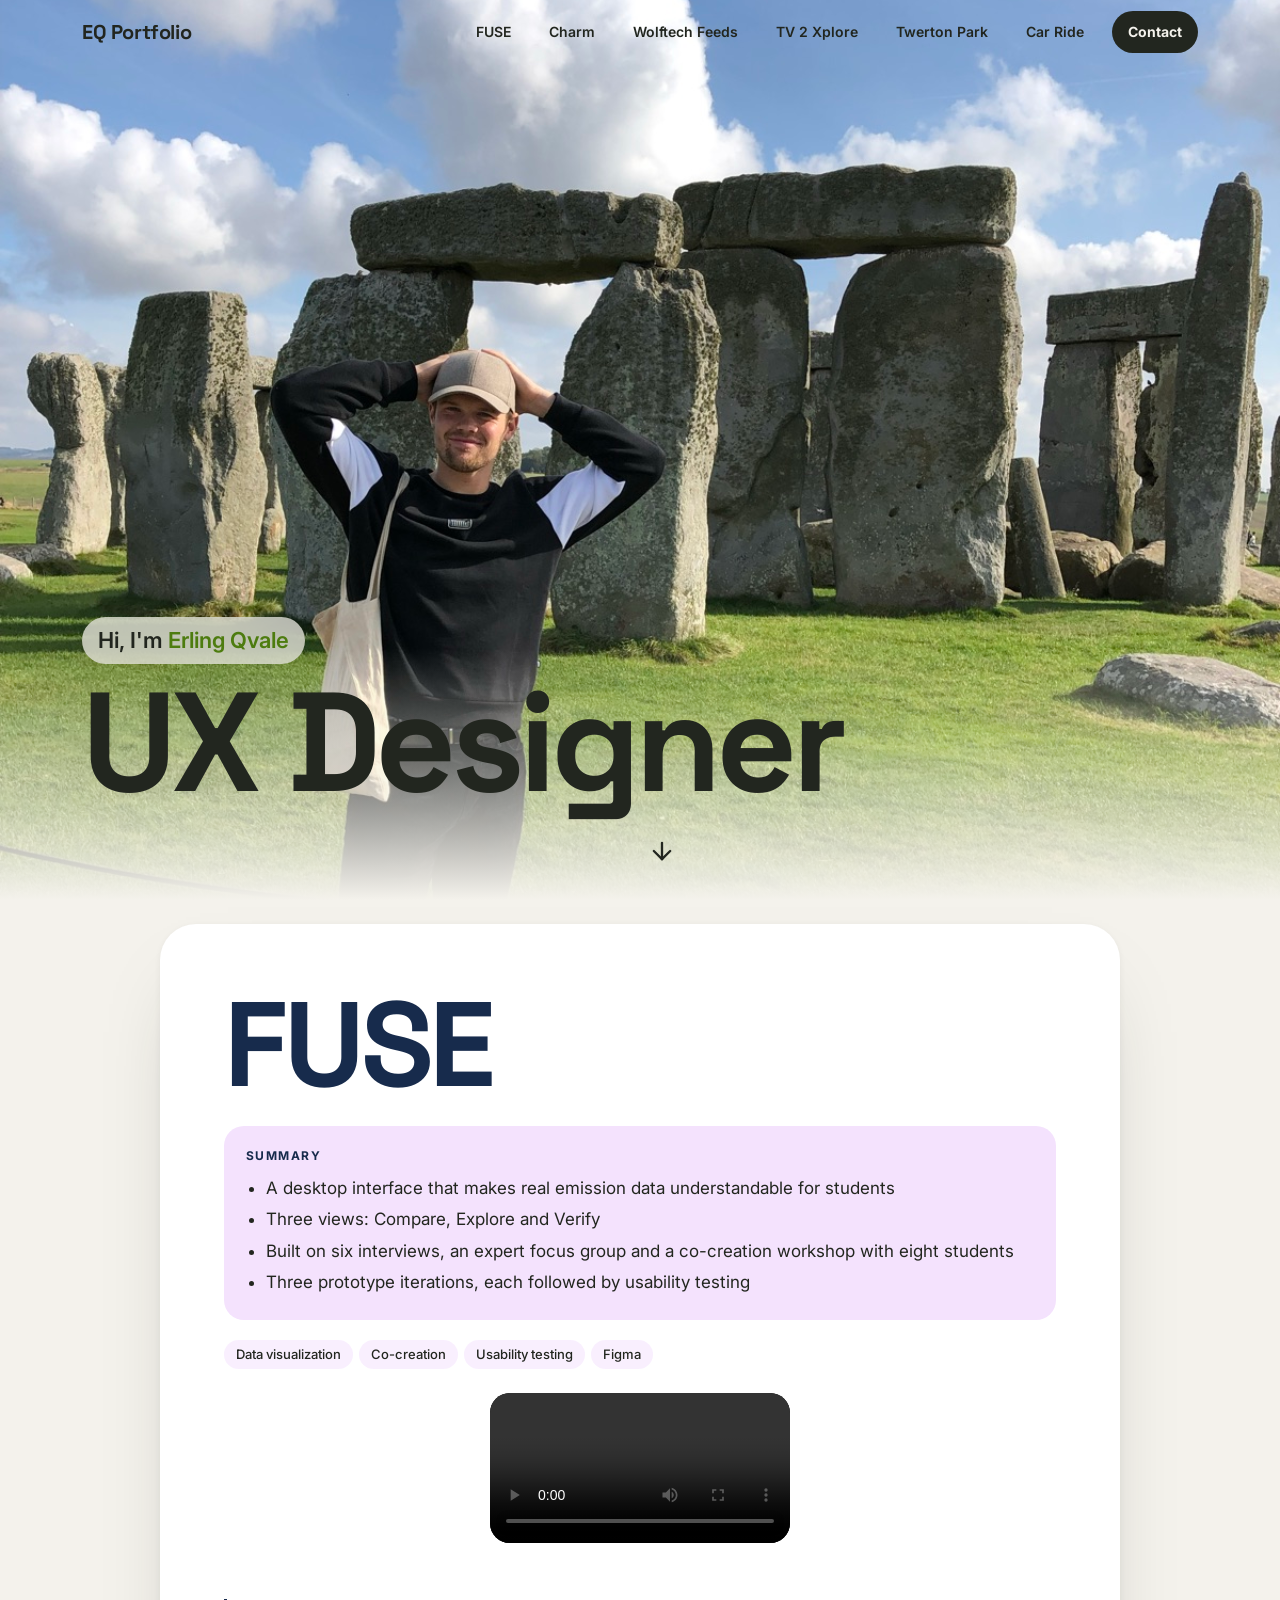
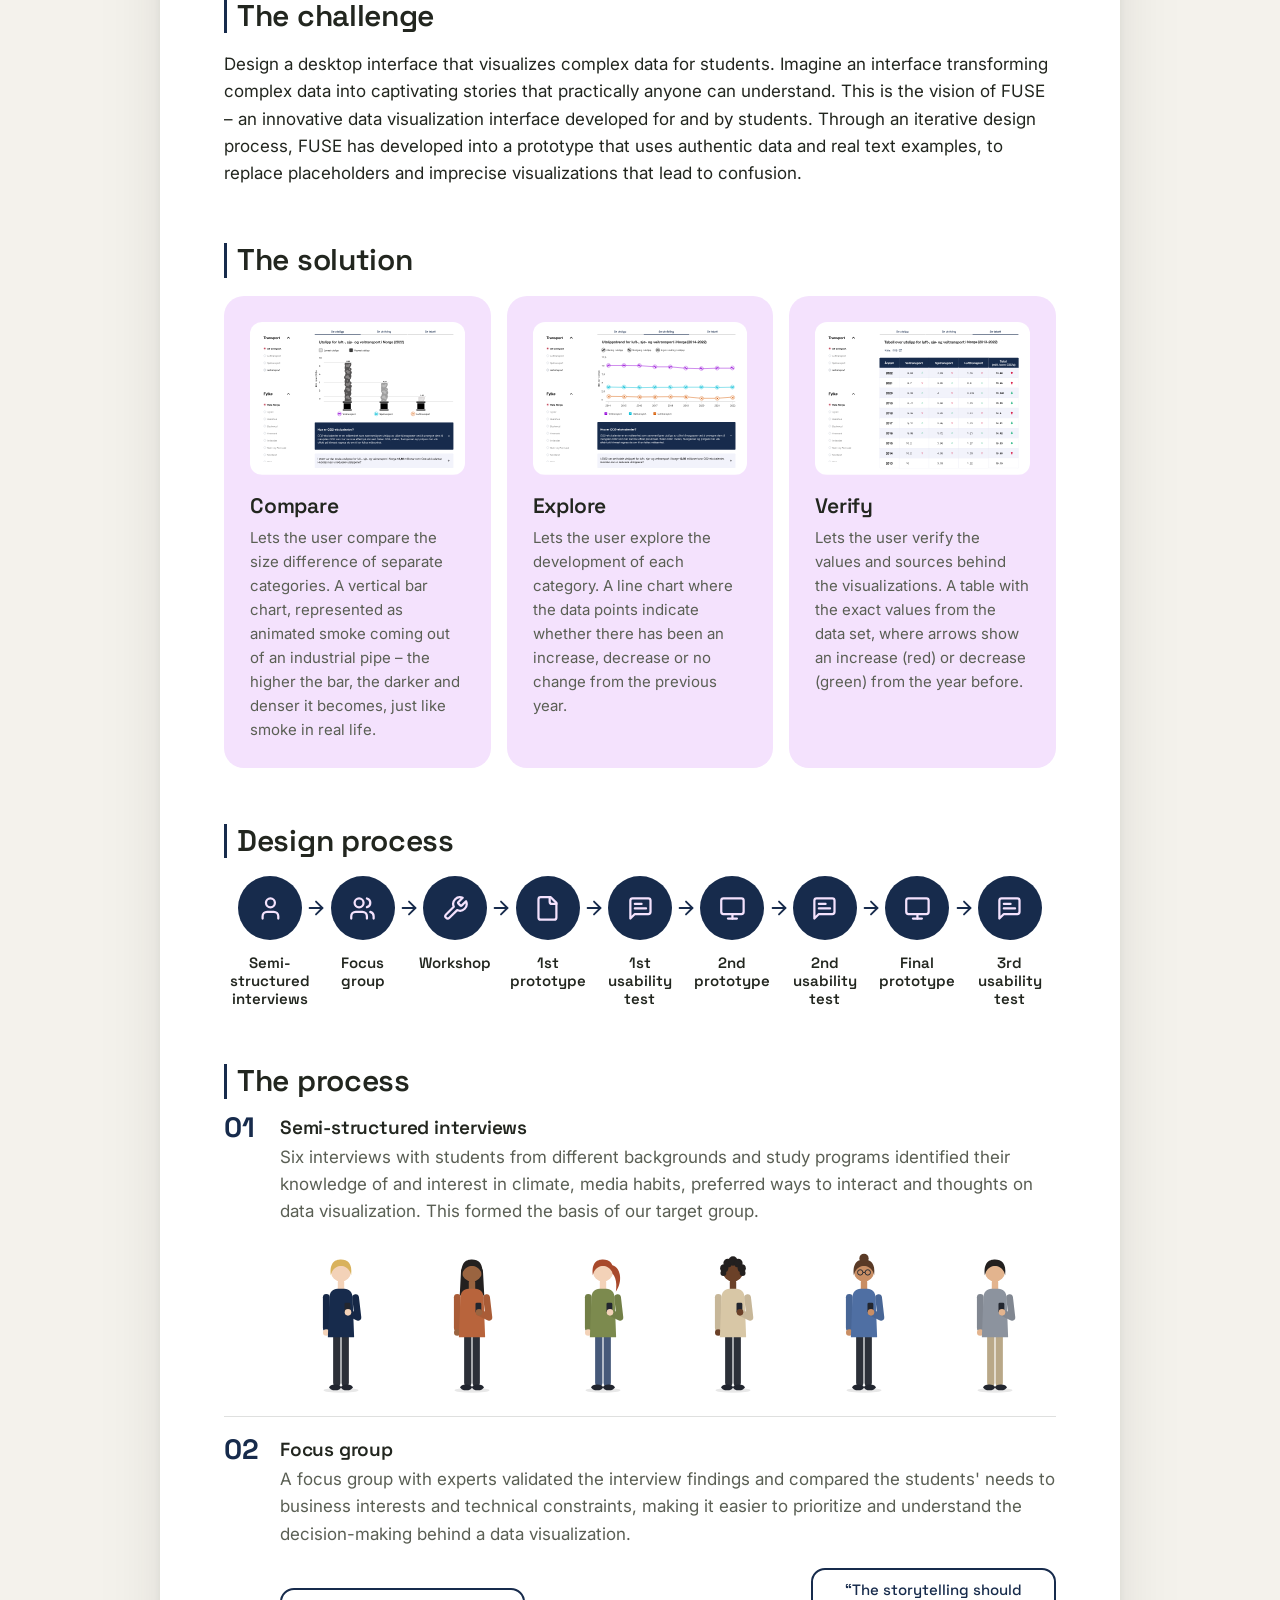
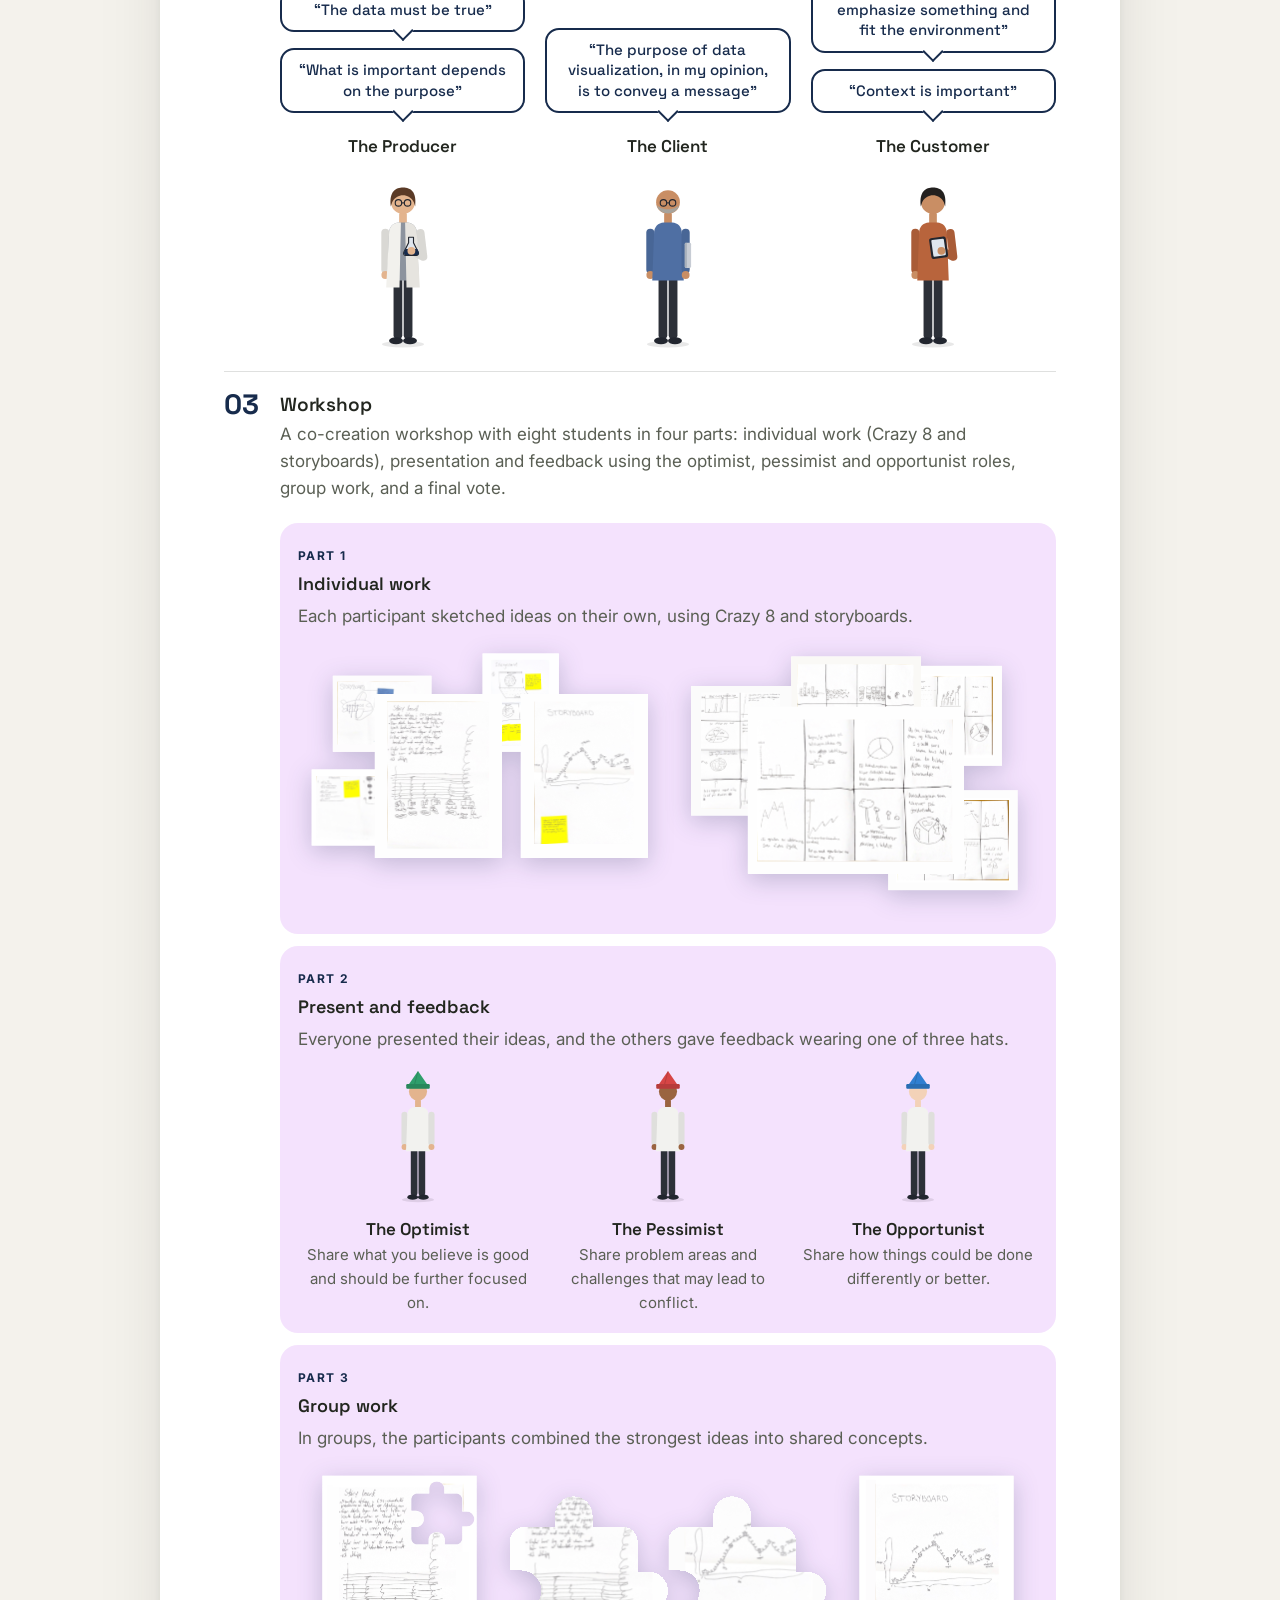
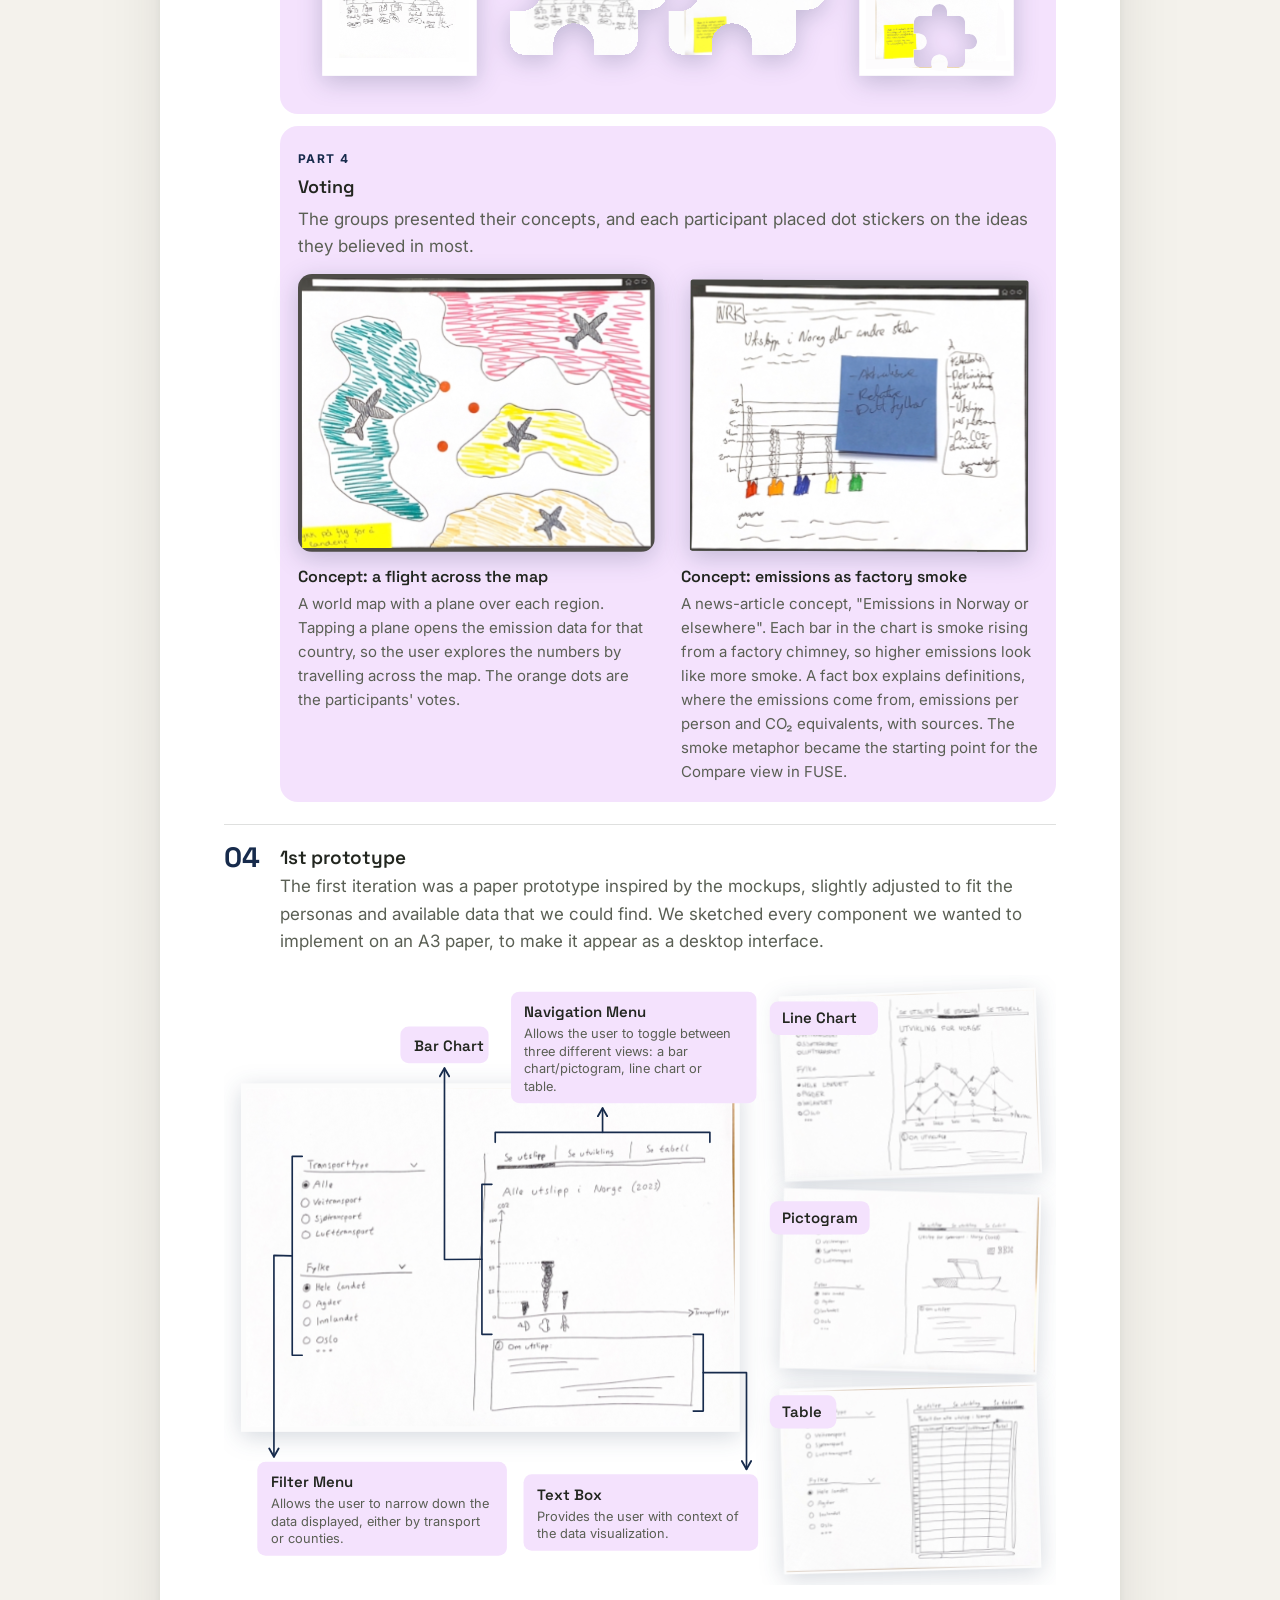
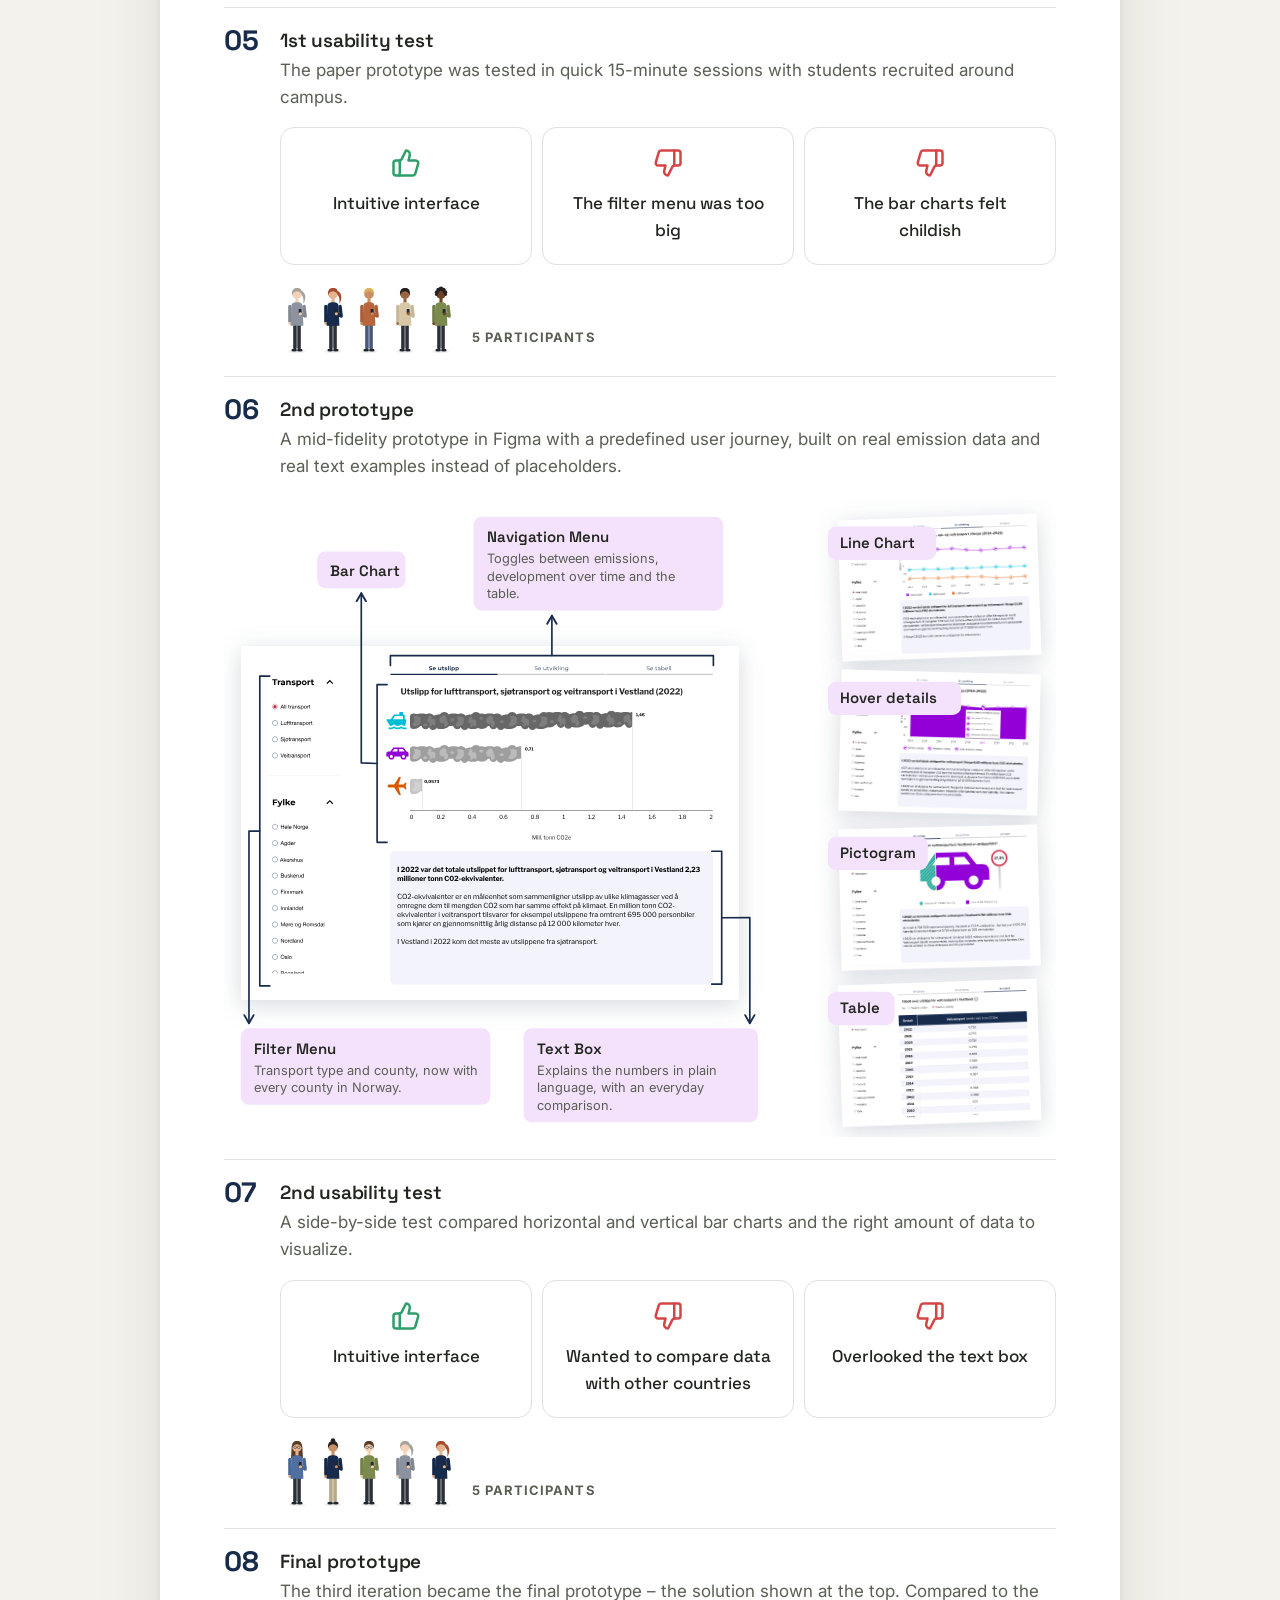
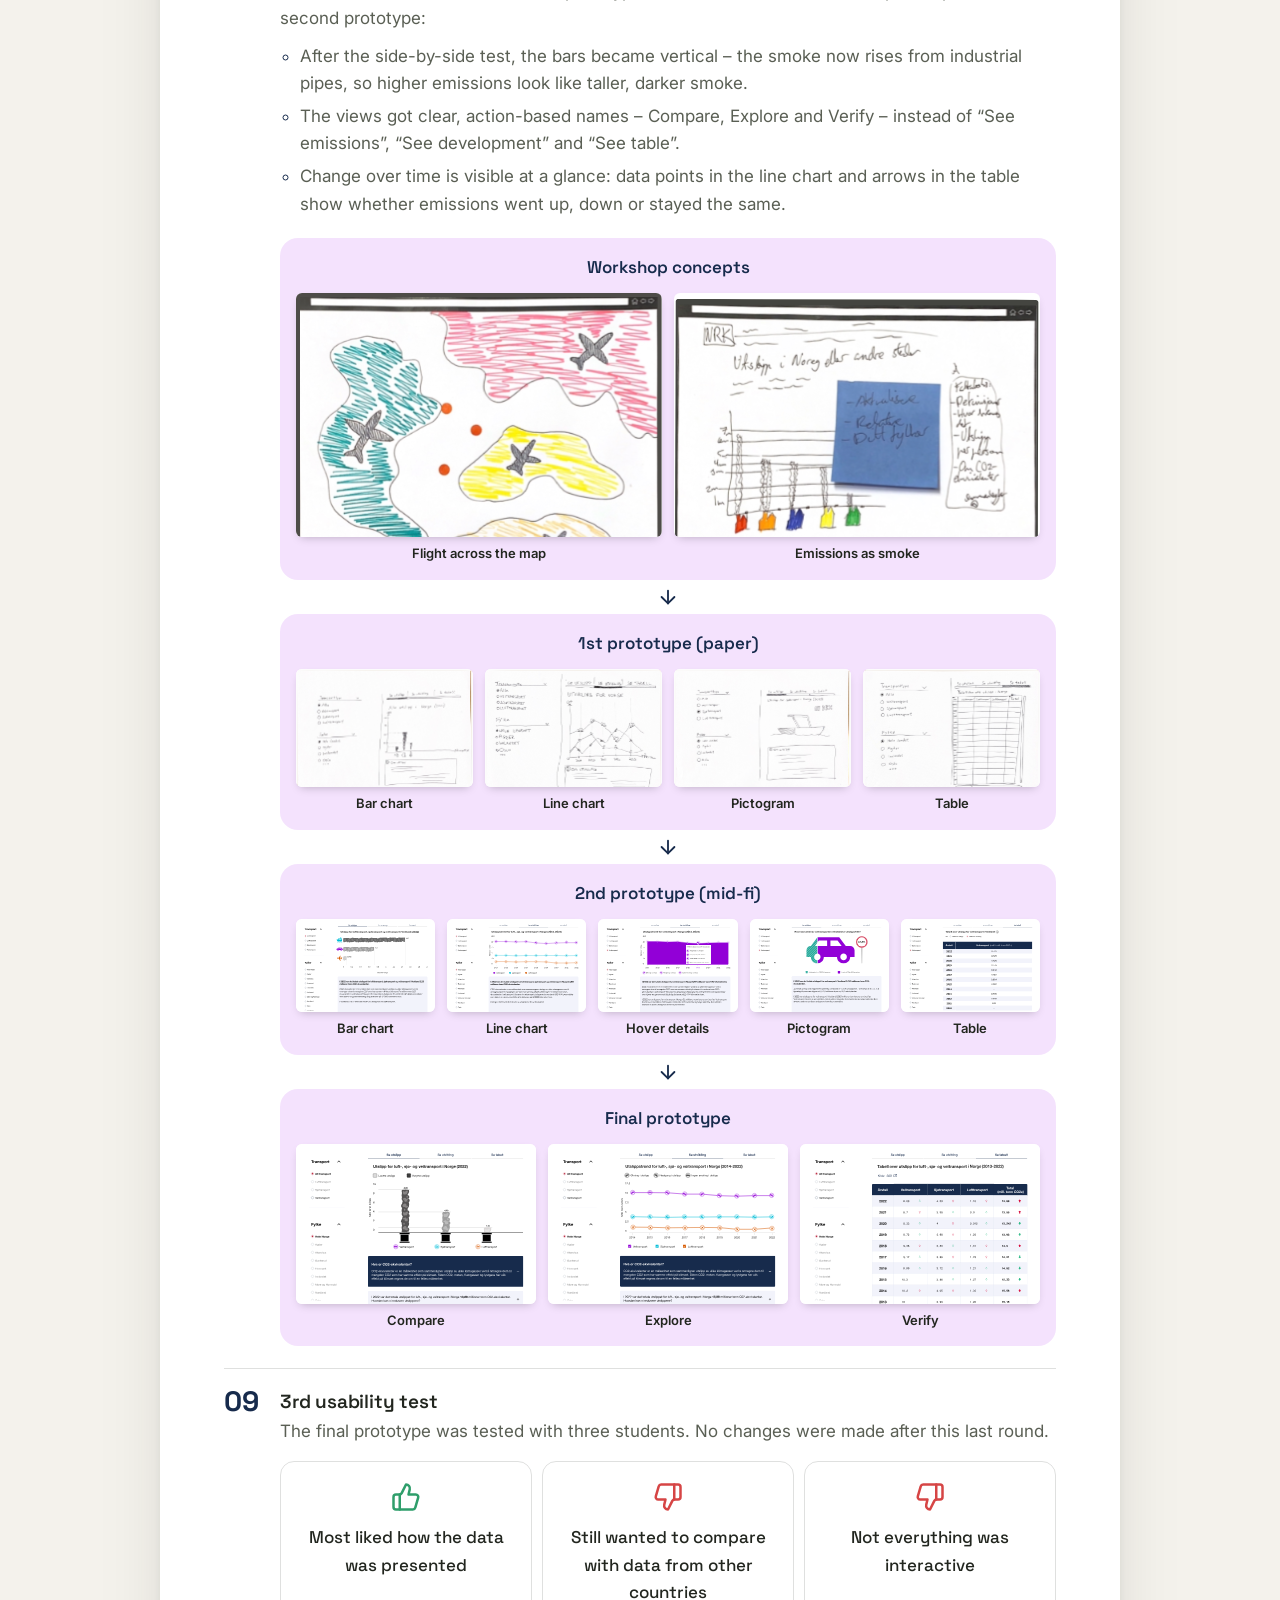
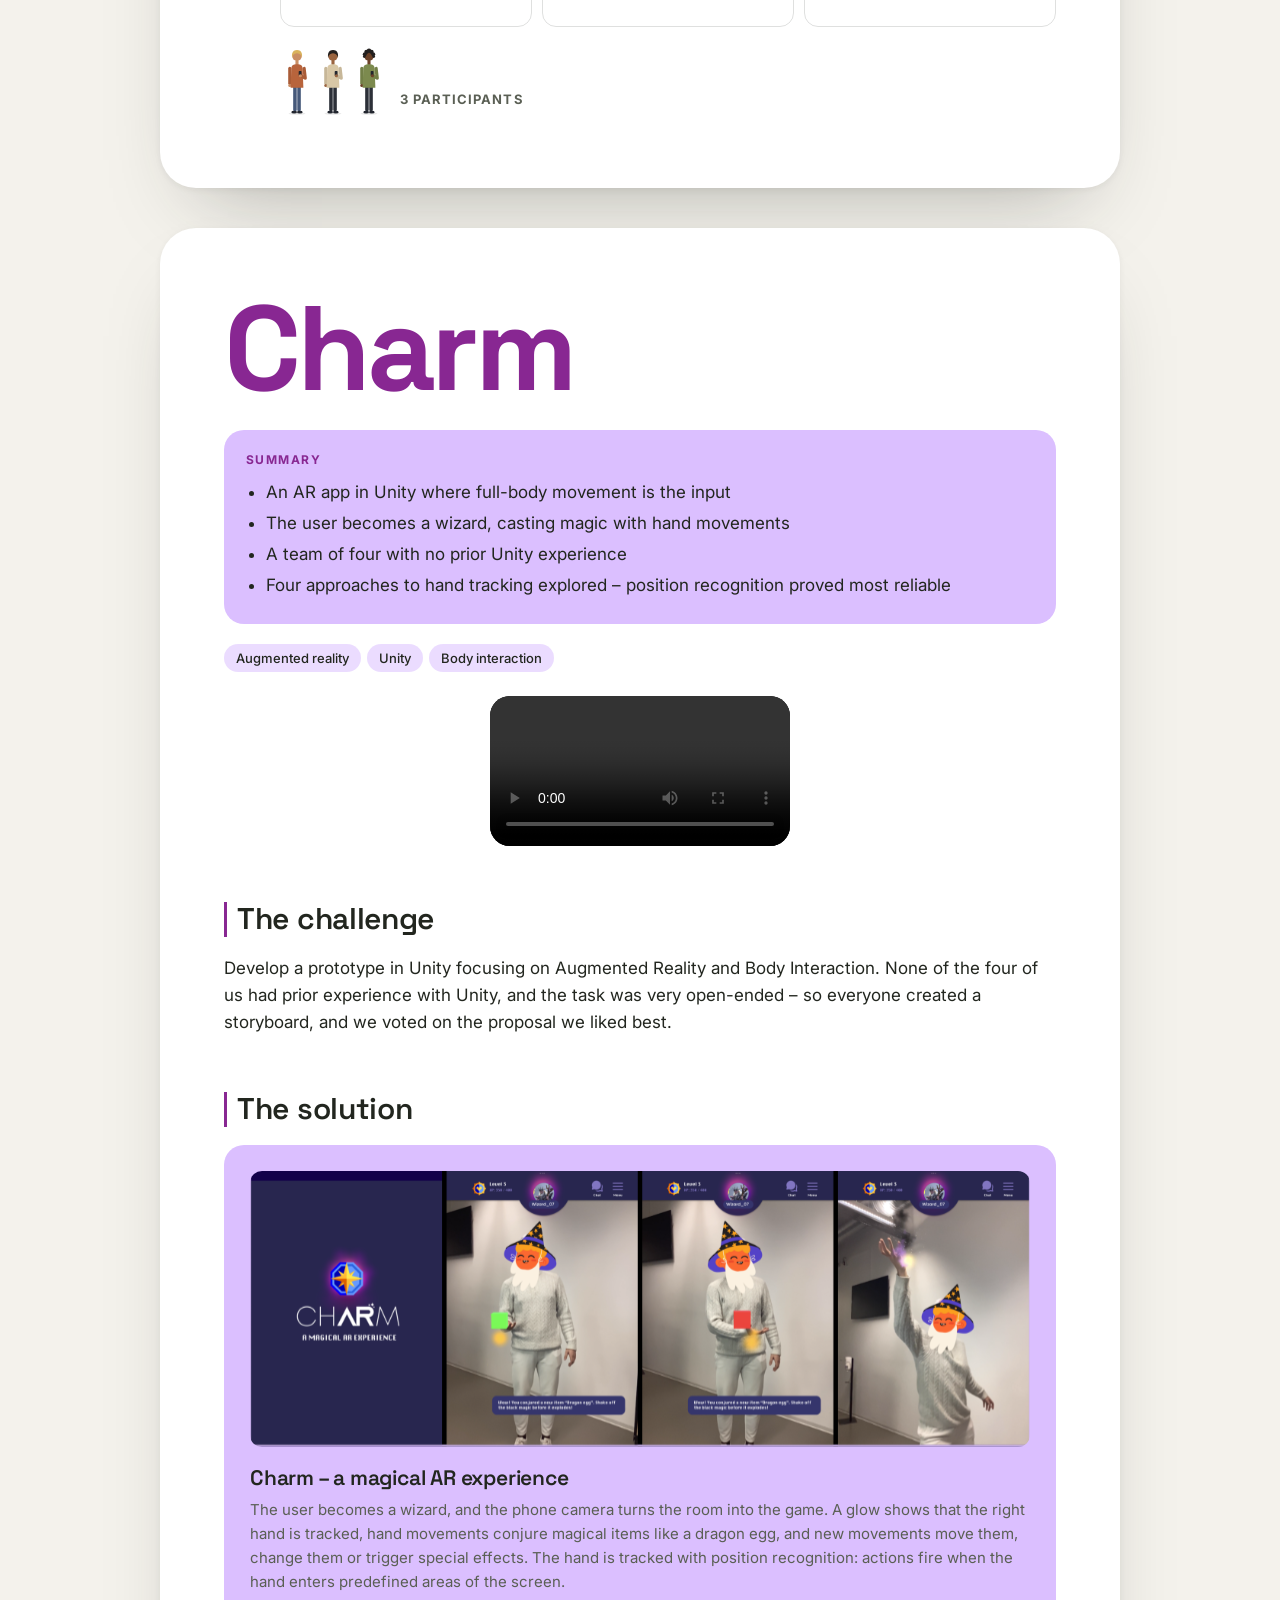
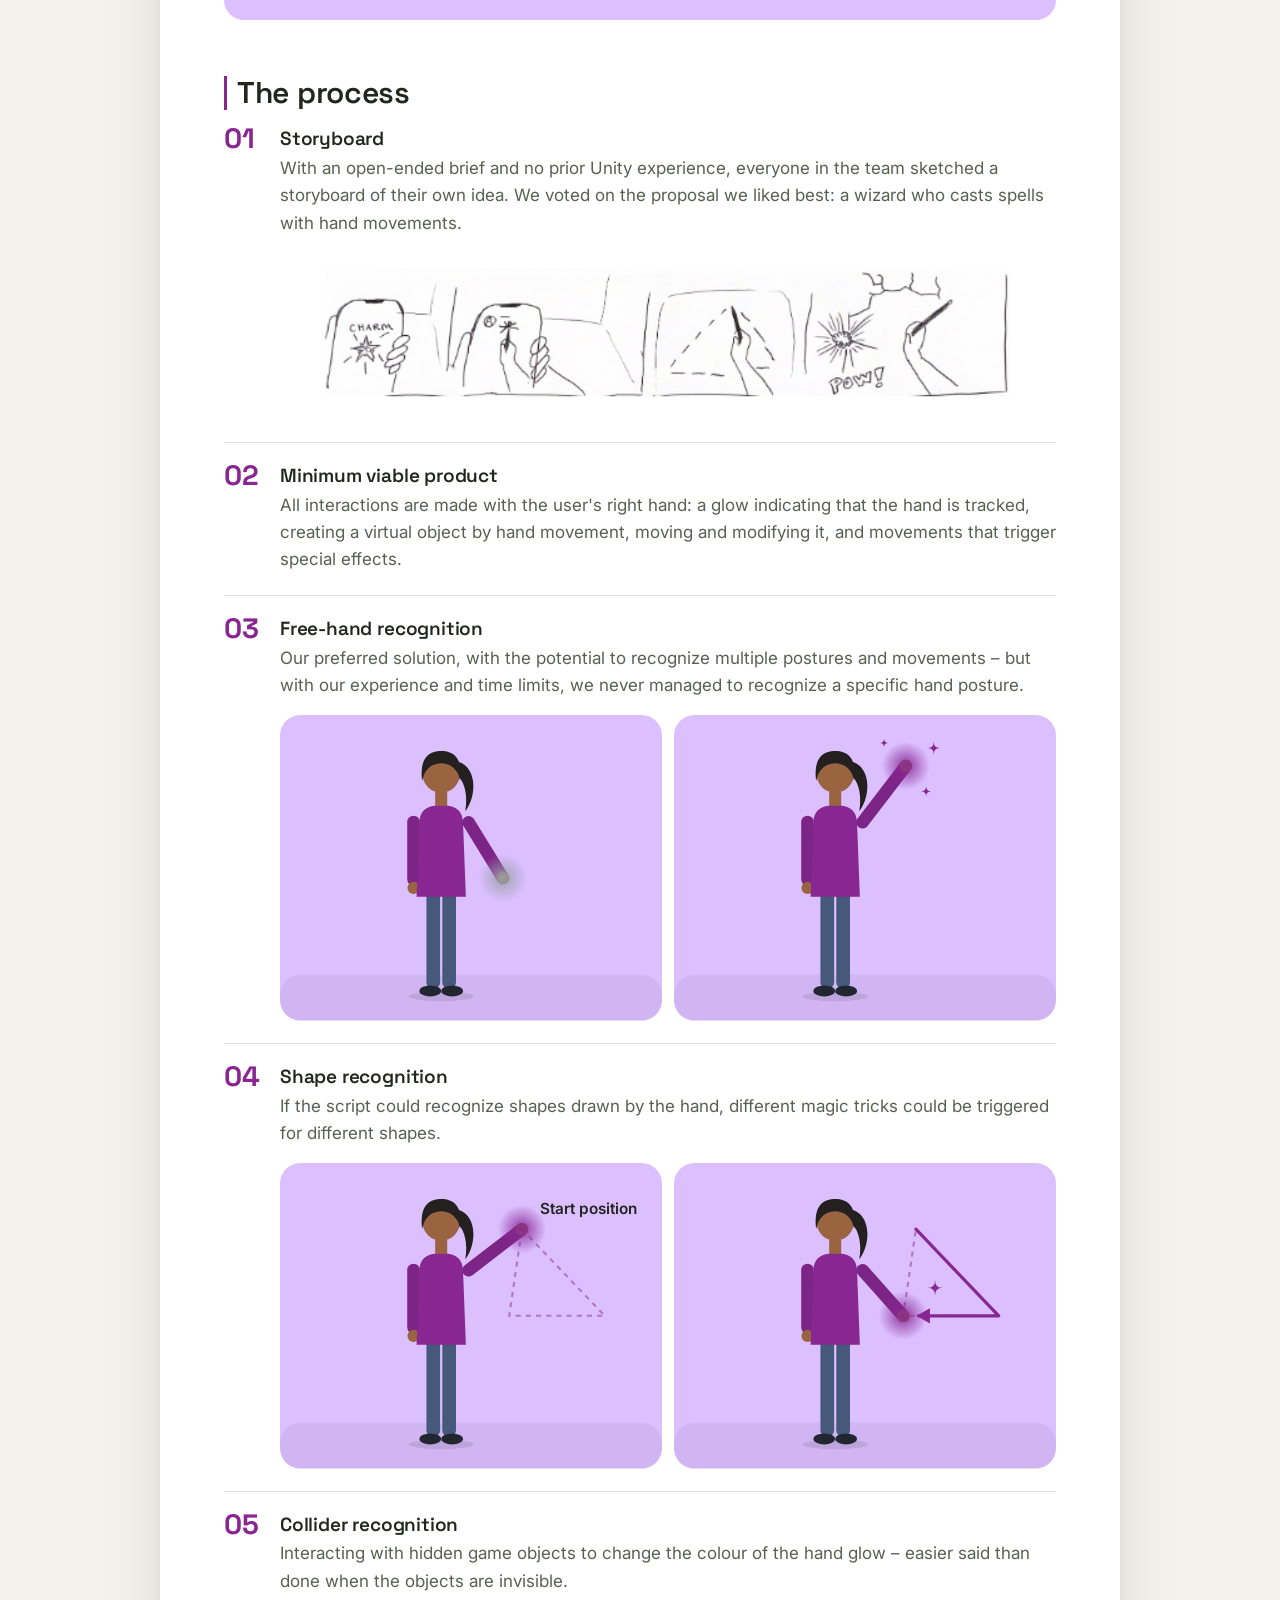
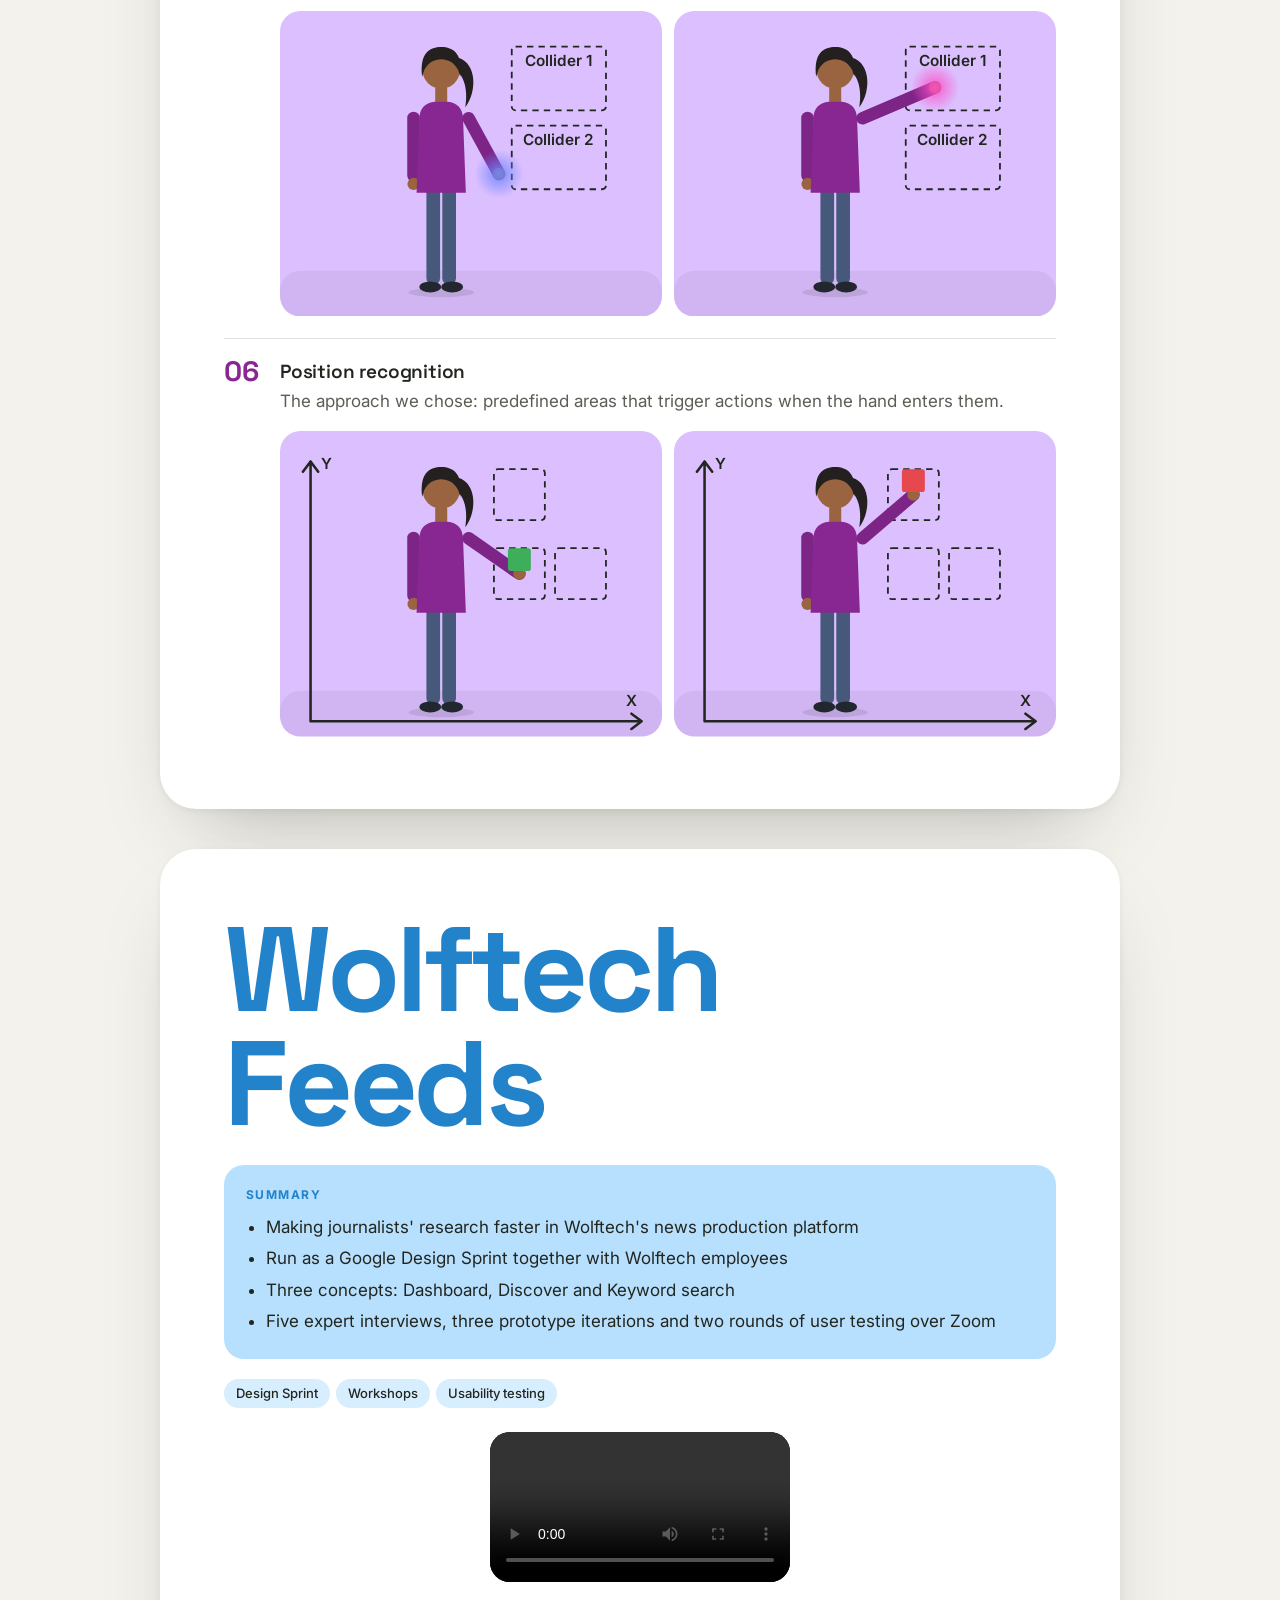
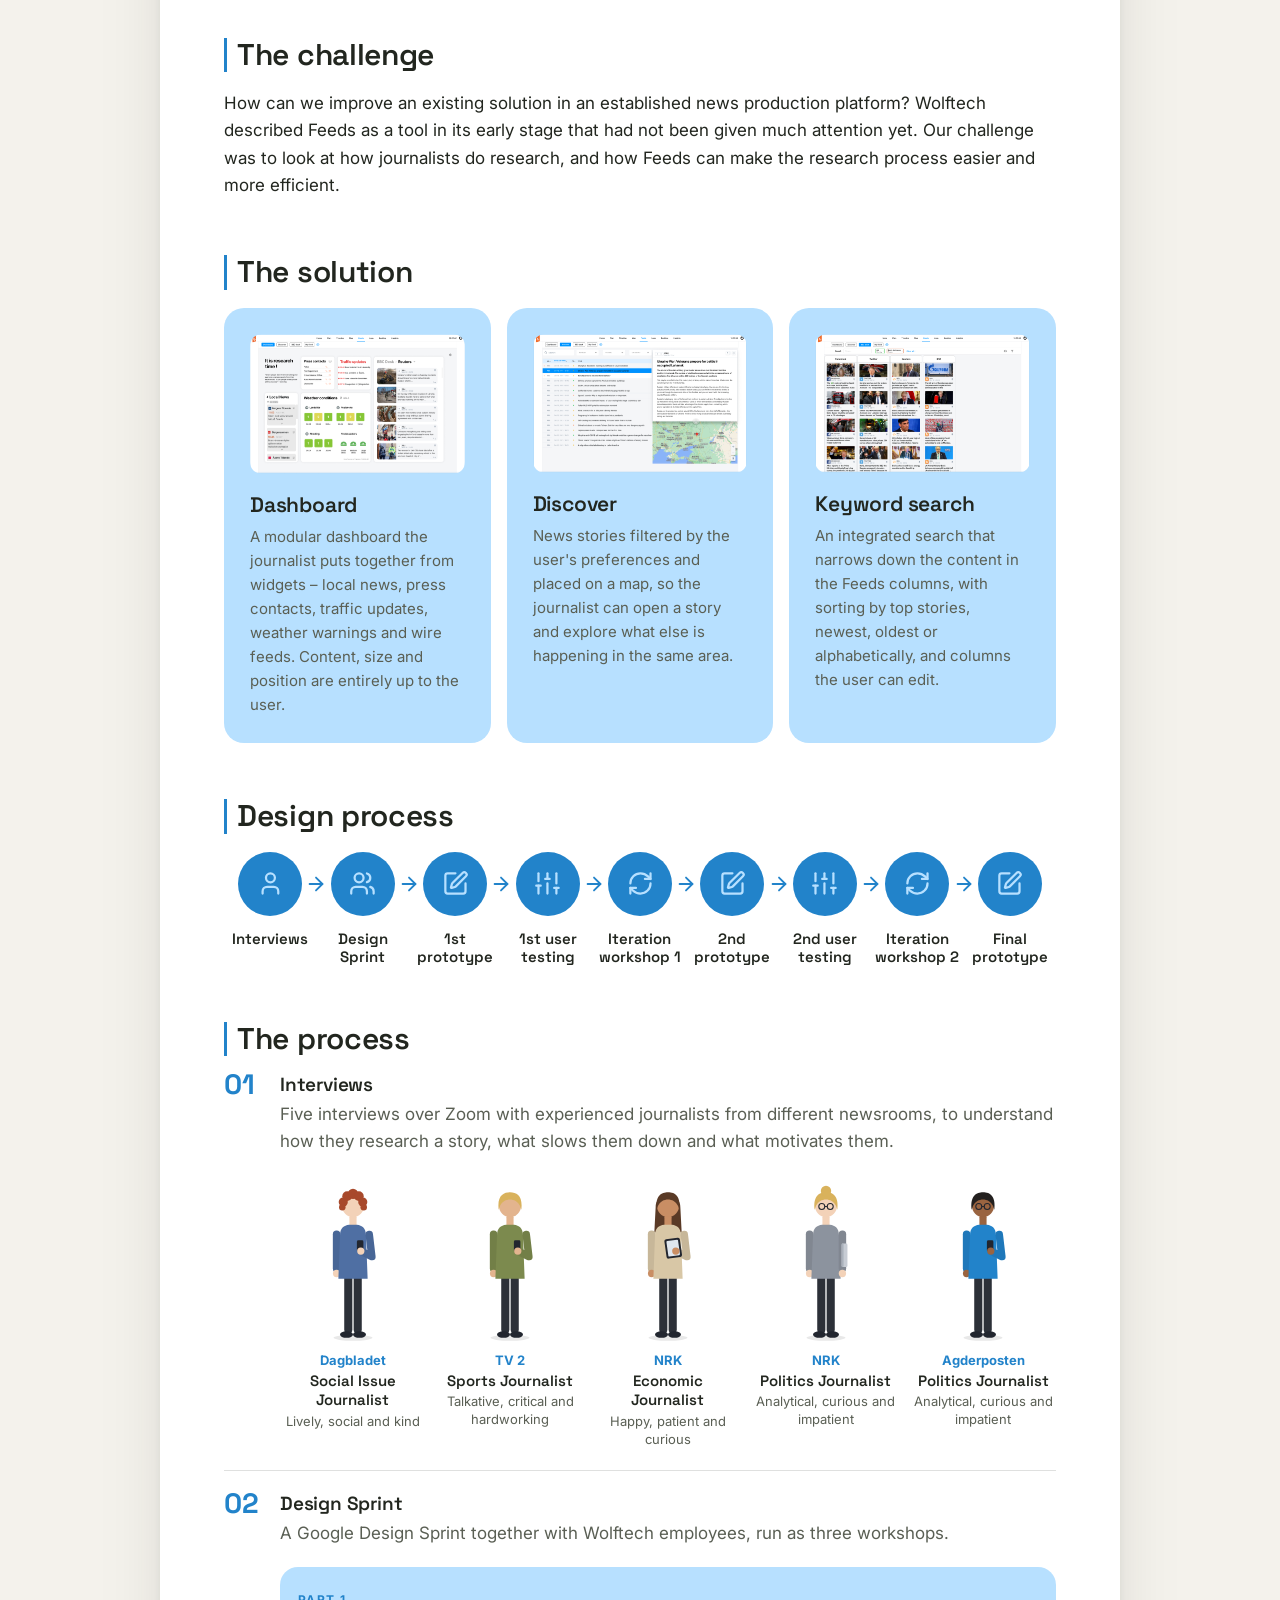
==== commit 11b39376: "Wolftech Feeds case study, prototype evolution for FUSE, cache-busted CSS - Wolftech: palette, solut" ====
--- a/index.html
+++ b/index.html
@@ -8,7 +8,7 @@
 <link rel="preconnect" href="https://fonts.googleapis.com">
 <link rel="preconnect" href="https://fonts.gstatic.com" crossorigin>
 <link rel="stylesheet" href="https://fonts.googleapis.com/css2?family=Space+Grotesk:wght@500;600;700&family=Inter:wght@400;500;600;700&display=swap">
-<link rel="stylesheet" href="stil.css">
+<link rel="stylesheet" href="stil.css?v=91a2d7af">
 </head>
 <body>
 <nav class="toppmeny">
@@ -17,7 +17,7 @@
     <button class="menyknapp" type="button" aria-label="Menu" aria-expanded="false" aria-controls="menyliste">
       <span></span><span></span><span></span>
     </button>
-    <div class="menyliste" id="menyliste"><a href="#fuse" style="--aksent: #172B4C; --flate: #F4E2FD">FUSE</a><a href="#charm" style="--aksent: #882792; --flate: #DBBFFF">Charm</a><a href="#wolftech-feeds" style="--aksent: #1d5fd6; --flate: #e3ecfc">Wolftech Feeds</a><a href="#tv2-xplore" style="--aksent: #d6284a; --flate: #fce6ea">TV 2 Xplore</a><a href="#twerton-park" style="--aksent: #0e7f86; --flate: #ddf1f2">Twerton Park</a><a href="#car-ride" style="--aksent: #b06a00; --flate: #fbefd9">Car Ride</a><a class="knapp" href="#contact">Contact</a></div>
+    <div class="menyliste" id="menyliste"><a href="#fuse" style="--aksent: #172B4C; --flate: #F4E2FD">FUSE</a><a href="#charm" style="--aksent: #882792; --flate: #DBBFFF">Charm</a><a href="#wolftech-feeds" style="--aksent: #2283CA; --flate: #B7E0FF">Wolftech Feeds</a><a href="#tv2-xplore" style="--aksent: #3A0D5C; --flate: #EFCEFF">TV 2 Xplore</a><a href="#twerton-park" style="--aksent: #0e7f86; --flate: #ddf1f2">Twerton Park</a><a href="#car-ride" style="--aksent: #b06a00; --flate: #fbefd9">Car Ride</a><a class="knapp" href="#contact">Contact</a></div>
   </div>
 </nav>
 <header class="topp" id="top">
@@ -42,7 +42,7 @@
     <p class="tekst">Design a desktop interface that visualizes complex data for students. Imagine an interface transforming complex data into captivating stories that practically anyone can understand. This is the vision of FUSE – an innovative data visualization interface developed for and by students. Through an iterative design process, FUSE has developed into a prototype that uses authentic data and real text examples, to replace placeholders and imprecise visualizations that lead to confusion.</p>
     <h3 id="fuse-losning">The solution</h3><div class="rutenett"><div class="kort"><img src="bilder/01-fuse/2-losning-1-compare.svg" alt="Compare" loading="lazy"><h4>Compare</h4><p>Lets the user compare the size difference of separate categories. A vertical bar chart, represented as animated smoke coming out of an industrial pipe – the higher the bar, the darker and denser it becomes, just like smoke in real life.</p></div><div class="kort"><img src="bilder/01-fuse/2-losning-2-explore.svg" alt="Explore" loading="lazy"><h4>Explore</h4><p>Lets the user explore the development of each category. A line chart where the data points indicate whether there has been an increase, decrease or no change from the previous year.</p></div><div class="kort"><img src="bilder/01-fuse/2-losning-3-verify.svg" alt="Verify" loading="lazy"><h4>Verify</h4><p>Lets the user verify the values and sources behind the visualizations. A table with the exact values from the data set, where arrows show an increase (red) or decrease (green) from the year before.</p></div></div>
     <h3>Design process</h3><ol class="tidslinje"><li><span class="sirkel"><svg width="28" height="28" aria-hidden="true" xmlns="http://www.w3.org/2000/svg" viewBox="0 0 24 24" fill="none" stroke="currentColor" stroke-width="2" stroke-linecap="round" stroke-linejoin="round" ><path d="M19 21v-2a4 4 0 0 0-4-4H9a4 4 0 0 0-4 4v2" /><circle cx="12" cy="7" r="4" /></svg></span><span class="steg">Semi-structured interviews</span><span class="pil"><svg width="22" height="22" aria-hidden="true" xmlns="http://www.w3.org/2000/svg" viewBox="0 0 24 24" fill="none" stroke="currentColor" stroke-width="2" stroke-linecap="round" stroke-linejoin="round" ><path d="M5 12h14" /><path d="m12 5 7 7-7 7" /></svg></span></li><li><span class="sirkel"><svg width="28" height="28" aria-hidden="true" xmlns="http://www.w3.org/2000/svg" viewBox="0 0 24 24" fill="none" stroke="currentColor" stroke-width="2" stroke-linecap="round" stroke-linejoin="round" ><path d="M16 21v-2a4 4 0 0 0-4-4H6a4 4 0 0 0-4 4v2" /><circle cx="9" cy="7" r="4" /><path d="M22 21v-2a4 4 0 0 0-3-3.87" /><path d="M16 3.13a4 4 0 0 1 0 7.75" /></svg></span><span class="steg">Focus group</span><span class="pil"><svg width="22" height="22" aria-hidden="true" xmlns="http://www.w3.org/2000/svg" viewBox="0 0 24 24" fill="none" stroke="currentColor" stroke-width="2" stroke-linecap="round" stroke-linejoin="round" ><path d="M5 12h14" /><path d="m12 5 7 7-7 7" /></svg></span></li><li><span class="sirkel"><svg width="28" height="28" aria-hidden="true" xmlns="http://www.w3.org/2000/svg" viewBox="0 0 24 24" fill="none" stroke="currentColor" stroke-width="2" stroke-linecap="round" stroke-linejoin="round" ><path d="M14.7 6.3a1 1 0 0 0 0 1.4l1.6 1.6a1 1 0 0 0 1.4 0l3.77-3.77a6 6 0 0 1-7.94 7.94l-6.91 6.91a2.12 2.12 0 0 1-3-3l6.91-6.91a6 6 0 0 1 7.94-7.94l-3.76 3.76z" /></svg></span><span class="steg">Workshop</span><span class="pil"><svg width="22" height="22" aria-hidden="true" xmlns="http://www.w3.org/2000/svg" viewBox="0 0 24 24" fill="none" stroke="currentColor" stroke-width="2" stroke-linecap="round" stroke-linejoin="round" ><path d="M5 12h14" /><path d="m12 5 7 7-7 7" /></svg></span></li><li><span class="sirkel"><svg width="28" height="28" aria-hidden="true" xmlns="http://www.w3.org/2000/svg" viewBox="0 0 24 24" fill="none" stroke="currentColor" stroke-width="2" stroke-linecap="round" stroke-linejoin="round" ><path d="M15 2H6a2 2 0 0 0-2 2v16a2 2 0 0 0 2 2h12a2 2 0 0 0 2-2V7Z" /><path d="M14 2v4a2 2 0 0 0 2 2h4" /></svg></span><span class="steg">1st prototype</span><span class="pil"><svg width="22" height="22" aria-hidden="true" xmlns="http://www.w3.org/2000/svg" viewBox="0 0 24 24" fill="none" stroke="currentColor" stroke-width="2" stroke-linecap="round" stroke-linejoin="round" ><path d="M5 12h14" /><path d="m12 5 7 7-7 7" /></svg></span></li><li><span class="sirkel"><svg width="28" height="28" aria-hidden="true" xmlns="http://www.w3.org/2000/svg" viewBox="0 0 24 24" fill="none" stroke="currentColor" stroke-width="2" stroke-linecap="round" stroke-linejoin="round" ><path d="M21 15a2 2 0 0 1-2 2H7l-4 4V5a2 2 0 0 1 2-2h14a2 2 0 0 1 2 2z" /><path d="M13 8H7" /><path d="M17 12H7" /></svg></span><span class="steg">1st usability test</span><span class="pil"><svg width="22" height="22" aria-hidden="true" xmlns="http://www.w3.org/2000/svg" viewBox="0 0 24 24" fill="none" stroke="currentColor" stroke-width="2" stroke-linecap="round" stroke-linejoin="round" ><path d="M5 12h14" /><path d="m12 5 7 7-7 7" /></svg></span></li><li><span class="sirkel"><svg width="28" height="28" aria-hidden="true" xmlns="http://www.w3.org/2000/svg" viewBox="0 0 24 24" fill="none" stroke="currentColor" stroke-width="2" stroke-linecap="round" stroke-linejoin="round" ><rect width="20" height="14" x="2" y="3" rx="2" /><line x1="8" x2="16" y1="21" y2="21" /><line x1="12" x2="12" y1="17" y2="21" /></svg></span><span class="steg">2nd prototype</span><span class="pil"><svg width="22" height="22" aria-hidden="true" xmlns="http://www.w3.org/2000/svg" viewBox="0 0 24 24" fill="none" stroke="currentColor" stroke-width="2" stroke-linecap="round" stroke-linejoin="round" ><path d="M5 12h14" /><path d="m12 5 7 7-7 7" /></svg></span></li><li><span class="sirkel"><svg width="28" height="28" aria-hidden="true" xmlns="http://www.w3.org/2000/svg" viewBox="0 0 24 24" fill="none" stroke="currentColor" stroke-width="2" stroke-linecap="round" stroke-linejoin="round" ><path d="M21 15a2 2 0 0 1-2 2H7l-4 4V5a2 2 0 0 1 2-2h14a2 2 0 0 1 2 2z" /><path d="M13 8H7" /><path d="M17 12H7" /></svg></span><span class="steg">2nd usability test</span><span class="pil"><svg width="22" height="22" aria-hidden="true" xmlns="http://www.w3.org/2000/svg" viewBox="0 0 24 24" fill="none" stroke="currentColor" stroke-width="2" stroke-linecap="round" stroke-linejoin="round" ><path d="M5 12h14" /><path d="m12 5 7 7-7 7" /></svg></span></li><li><span class="sirkel"><svg width="28" height="28" aria-hidden="true" xmlns="http://www.w3.org/2000/svg" viewBox="0 0 24 24" fill="none" stroke="currentColor" stroke-width="2" stroke-linecap="round" stroke-linejoin="round" ><rect width="20" height="14" x="2" y="3" rx="2" /><line x1="8" x2="16" y1="21" y2="21" /><line x1="12" x2="12" y1="17" y2="21" /></svg></span><span class="steg">Final prototype</span><span class="pil"><svg width="22" height="22" aria-hidden="true" xmlns="http://www.w3.org/2000/svg" viewBox="0 0 24 24" fill="none" stroke="currentColor" stroke-width="2" stroke-linecap="round" stroke-linejoin="round" ><path d="M5 12h14" /><path d="m12 5 7 7-7 7" /></svg></span></li><li><span class="sirkel"><svg width="28" height="28" aria-hidden="true" xmlns="http://www.w3.org/2000/svg" viewBox="0 0 24 24" fill="none" stroke="currentColor" stroke-width="2" stroke-linecap="round" stroke-linejoin="round" ><path d="M21 15a2 2 0 0 1-2 2H7l-4 4V5a2 2 0 0 1 2-2h14a2 2 0 0 1 2 2z" /><path d="M13 8H7" /><path d="M17 12H7" /></svg></span><span class="steg">3rd usability test</span></li></ol>
-    <h3>The process</h3><ol class="prosess"><li><h4>Semi-structured interviews</h4><p>Six interviews with students from different backgrounds and study programs identified their knowledge of and interest in climate, media habits, preferred ways to interact and thoughts on data visualization. This formed the basis of our target group.</p><ul class="deltakere"><li><svg class="person" viewBox="0 -6 120 256" aria-hidden="true"><ellipse cx="60" cy="243" rx="30" ry="4.5" fill="#000" fill-opacity=".09"/><rect x="46.5" y="144" width="12.5" height="92" rx="6" fill="#2c3038"/><rect x="61" y="144" width="12.5" height="92" rx="6" fill="#2c3038"/><ellipse cx="50" cy="238" rx="10" ry="5" fill="#22262f"/><ellipse cx="70" cy="238" rx="10" ry="5" fill="#22262f"/><rect x="29" y="78" width="11.5" height="64" rx="5.75" fill="var(--aksent)"/><rect x="29" y="78" width="11.5" height="64" rx="5.75" fill="#000" fill-opacity=".08"/><circle cx="34.75" cy="144" r="5.6" fill="#f3d2b8"/><rect x="54.5" y="54" width="11" height="18" rx="3.5" fill="#f3d2b8"/><path d="M40 86 C40 74 46 70 54 69 H66 C74 70 80 74 80 86 L82.5 152 H37.5 Z" fill="var(--aksent)"/><path d="M85 84 L89 118 L73 110" fill="none" stroke="var(--aksent)" stroke-width="11.5" stroke-linecap="round" stroke-linejoin="round"/><path d="M85 84 L89 118 L73 110" fill="none" stroke="#000" stroke-opacity=".08" stroke-width="11.5" stroke-linecap="round" stroke-linejoin="round"/><rect x="66" y="93" width="10" height="17" rx="2.2" fill="#22262f"/><circle cx="72" cy="109.5" r="5.6" fill="#f3d2b8"/><circle cx="60" cy="40" r="17" fill="#f3d2b8"/><path d="M42.6 46 C40 24 50 19 60 19 C71 19 80 25 77.4 46 L75.5 40 C72 33 66 30 60 30 C54 30 48 33 44.5 40 Z" fill="#d9b25c"/></svg></li><li><svg class="person" viewBox="0 -6 120 256" aria-hidden="true"><ellipse cx="60" cy="243" rx="30" ry="4.5" fill="#000" fill-opacity=".09"/><path d="M41 42 C40 20 80 20 79 42 L81 80 C72 85 48 85 39 80 Z" fill="#23201f"/><rect x="46.5" y="144" width="12.5" height="92" rx="6" fill="#2c3038"/><rect x="61" y="144" width="12.5" height="92" rx="6" fill="#2c3038"/><ellipse cx="50" cy="238" rx="10" ry="5" fill="#22262f"/><ellipse cx="70" cy="238" rx="10" ry="5" fill="#22262f"/><rect x="29" y="78" width="11.5" height="64" rx="5.75" fill="#b8643c"/><rect x="29" y="78" width="11.5" height="64" rx="5.75" fill="#000" fill-opacity=".08"/><circle cx="34.75" cy="144" r="5.6" fill="#9a6440"/><rect x="54.5" y="54" width="11" height="18" rx="3.5" fill="#9a6440"/><path d="M40 86 C40 74 46 70 54 69 H66 C74 70 80 74 80 86 L82.5 152 H37.5 Z" fill="#b8643c"/><path d="M85 84 L89 118 L73 110" fill="none" stroke="#b8643c" stroke-width="11.5" stroke-linecap="round" stroke-linejoin="round"/><path d="M85 84 L89 118 L73 110" fill="none" stroke="#000" stroke-opacity=".08" stroke-width="11.5" stroke-linecap="round" stroke-linejoin="round"/><rect x="66" y="93" width="10" height="17" rx="2.2" fill="#22262f"/><circle cx="72" cy="109.5" r="5.6" fill="#9a6440"/><circle cx="60" cy="40" r="17" fill="#9a6440"/><path d="M42.6 46 C40 24 50 19 60 19 C71 19 80 25 77.4 46 L75.5 40 C72 33 66 30 60 30 C54 30 48 33 44.5 40 Z" fill="#23201f"/></svg></li><li><svg class="person" viewBox="0 -6 120 256" aria-hidden="true"><ellipse cx="60" cy="243" rx="30" ry="4.5" fill="#000" fill-opacity=".09"/><path d="M72 28 C92 30 94 58 82 74 C85 56 80 42 70 38 Z" fill="#a8492b"/><rect x="46.5" y="144" width="12.5" height="92" rx="6" fill="#46597a"/><rect x="61" y="144" width="12.5" height="92" rx="6" fill="#46597a"/><ellipse cx="50" cy="238" rx="10" ry="5" fill="#22262f"/><ellipse cx="70" cy="238" rx="10" ry="5" fill="#22262f"/><rect x="29" y="78" width="11.5" height="64" rx="5.75" fill="#7c8a4e"/><rect x="29" y="78" width="11.5" height="64" rx="5.75" fill="#000" fill-opacity=".08"/><circle cx="34.75" cy="144" r="5.6" fill="#f3d2b8"/><rect x="54.5" y="54" width="11" height="18" rx="3.5" fill="#f3d2b8"/><path d="M40 86 C40 74 46 70 54 69 H66 C74 70 80 74 80 86 L82.5 152 H37.5 Z" fill="#7c8a4e"/><path d="M85 84 L89 118 L73 110" fill="none" stroke="#7c8a4e" stroke-width="11.5" stroke-linecap="round" stroke-linejoin="round"/><path d="M85 84 L89 118 L73 110" fill="none" stroke="#000" stroke-opacity=".08" stroke-width="11.5" stroke-linecap="round" stroke-linejoin="round"/><rect x="66" y="93" width="10" height="17" rx="2.2" fill="#22262f"/><circle cx="72" cy="109.5" r="5.6" fill="#f3d2b8"/><circle cx="60" cy="40" r="17" fill="#f3d2b8"/><path d="M42.6 46 C40 24 50 19 60 19 C71 19 80 25 77.4 46 L75.5 40 C72 33 66 30 60 30 C54 30 48 33 44.5 40 Z" fill="#a8492b"/></svg></li><li><svg class="person" viewBox="0 -6 120 256" aria-hidden="true"><ellipse cx="60" cy="243" rx="30" ry="4.5" fill="#000" fill-opacity=".09"/><rect x="46.5" y="144" width="12.5" height="92" rx="6" fill="#2c3038"/><rect x="61" y="144" width="12.5" height="92" rx="6" fill="#2c3038"/><ellipse cx="50" cy="238" rx="10" ry="5" fill="#22262f"/><ellipse cx="70" cy="238" rx="10" ry="5" fill="#22262f"/><rect x="29" y="78" width="11.5" height="64" rx="5.75" fill="#d8c7a6"/><rect x="29" y="78" width="11.5" height="64" rx="5.75" fill="#000" fill-opacity=".08"/><circle cx="34.75" cy="144" r="5.6" fill="#6b4128"/><rect x="54.5" y="54" width="11" height="18" rx="3.5" fill="#6b4128"/><path d="M40 86 C40 74 46 70 54 69 H66 C74 70 80 74 80 86 L82.5 152 H37.5 Z" fill="#d8c7a6"/><path d="M85 84 L89 118 L73 110" fill="none" stroke="#d8c7a6" stroke-width="11.5" stroke-linecap="round" stroke-linejoin="round"/><path d="M85 84 L89 118 L73 110" fill="none" stroke="#000" stroke-opacity=".08" stroke-width="11.5" stroke-linecap="round" stroke-linejoin="round"/><rect x="66" y="93" width="10" height="17" rx="2.2" fill="#22262f"/><circle cx="72" cy="109.5" r="5.6" fill="#6b4128"/><circle cx="60" cy="40" r="17" fill="#6b4128"/><circle cx="45" cy="34" r="7" fill="#23201f"/><circle cx="51" cy="25" r="7.5" fill="#23201f"/><circle cx="60" cy="21.5" r="8" fill="#23201f"/><circle cx="69" cy="25" r="7.5" fill="#23201f"/><circle cx="75" cy="34" r="7" fill="#23201f"/><circle cx="43.5" cy="42" r="5" fill="#23201f"/><circle cx="76.5" cy="42" r="5" fill="#23201f"/></svg></li><li><svg class="person" viewBox="0 -6 120 256" aria-hidden="true"><ellipse cx="60" cy="243" rx="30" ry="4.5" fill="#000" fill-opacity=".09"/><rect x="46.5" y="144" width="12.5" height="92" rx="6" fill="#2c3038"/><rect x="61" y="144" width="12.5" height="92" rx="6" fill="#2c3038"/><ellipse cx="50" cy="238" rx="10" ry="5" fill="#22262f"/><ellipse cx="70" cy="238" rx="10" ry="5" fill="#22262f"/><rect x="29" y="78" width="11.5" height="64" rx="5.75" fill="#4f6fa3"/><rect x="29" y="78" width="11.5" height="64" rx="5.75" fill="#000" fill-opacity=".08"/><circle cx="34.75" cy="144" r="5.6" fill="#c98e64"/><rect x="54.5" y="54" width="11" height="18" rx="3.5" fill="#c98e64"/><path d="M40 86 C40 74 46 70 54 69 H66 C74 70 80 74 80 86 L82.5 152 H37.5 Z" fill="#4f6fa3"/><path d="M85 84 L89 118 L73 110" fill="none" stroke="#4f6fa3" stroke-width="11.5" stroke-linecap="round" stroke-linejoin="round"/><path d="M85 84 L89 118 L73 110" fill="none" stroke="#000" stroke-opacity=".08" stroke-width="11.5" stroke-linecap="round" stroke-linejoin="round"/><rect x="66" y="93" width="10" height="17" rx="2.2" fill="#22262f"/><circle cx="72" cy="109.5" r="5.6" fill="#c98e64"/><circle cx="60" cy="40" r="17" fill="#c98e64"/><path d="M42.6 46 C40 24 50 19 60 19 C71 19 80 25 77.4 46 L75.5 40 C72 33 66 30 60 30 C54 30 48 33 44.5 40 Z" fill="#5a3a26"/><circle cx="60" cy="17" r="8" fill="#5a3a26"/><g fill="none" stroke="#22262f" stroke-width="1.6"><circle cx="53.5" cy="41" r="4.6"/><circle cx="66.5" cy="41" r="4.6"/><path d="M58.1 41 h3.8"/></g></svg></li><li><svg class="person" viewBox="0 -6 120 256" aria-hidden="true"><ellipse cx="60" cy="243" rx="30" ry="4.5" fill="#000" fill-opacity=".09"/><rect x="46.5" y="144" width="12.5" height="92" rx="6" fill="#b9a888"/><rect x="61" y="144" width="12.5" height="92" rx="6" fill="#b9a888"/><ellipse cx="50" cy="238" rx="10" ry="5" fill="#22262f"/><ellipse cx="70" cy="238" rx="10" ry="5" fill="#22262f"/><rect x="29" y="78" width="11.5" height="64" rx="5.75" fill="#8c939e"/><rect x="29" y="78" width="11.5" height="64" rx="5.75" fill="#000" fill-opacity=".08"/><circle cx="34.75" cy="144" r="5.6" fill="#e3b48e"/><rect x="54.5" y="54" width="11" height="18" rx="3.5" fill="#e3b48e"/><path d="M40 86 C40 74 46 70 54 69 H66 C74 70 80 74 80 86 L82.5 152 H37.5 Z" fill="#8c939e"/><path d="M85 84 L89 118 L73 110" fill="none" stroke="#8c939e" stroke-width="11.5" stroke-linecap="round" stroke-linejoin="round"/><path d="M85 84 L89 118 L73 110" fill="none" stroke="#000" stroke-opacity=".08" stroke-width="11.5" stroke-linecap="round" stroke-linejoin="round"/><rect x="66" y="93" width="10" height="17" rx="2.2" fill="#22262f"/><circle cx="72" cy="109.5" r="5.6" fill="#e3b48e"/><circle cx="60" cy="40" r="17" fill="#e3b48e"/><path d="M42.6 46 C40 24 50 19 60 19 C71 19 80 25 77.4 46 L75.5 40 C72 33 66 30 60 30 C54 30 48 33 44.5 40 Z" fill="#23201f"/></svg></li></ul></li><li><h4>Focus group</h4><p>A focus group with experts validated the interview findings and compared the students&#x27; needs to business interests and technical constraints, making it easier to prioritize and understand the decision-making behind a data visualization.</p><ul class="deltakere med-sitater"><li><div class=bobler><blockquote class="boble">“The data must be true”</blockquote><blockquote class="boble">“What is important depends on the purpose”</blockquote></div><strong class="rolle">The Producer</strong><svg class="person" viewBox="0 -6 120 256" aria-hidden="true"><ellipse cx="60" cy="243" rx="30" ry="4.5" fill="#000" fill-opacity=".09"/><rect x="46.5" y="144" width="12.5" height="92" rx="6" fill="#2c3038"/><rect x="61" y="144" width="12.5" height="92" rx="6" fill="#2c3038"/><ellipse cx="50" cy="238" rx="10" ry="5" fill="#22262f"/><ellipse cx="70" cy="238" rx="10" ry="5" fill="#22262f"/><rect x="29" y="78" width="11.5" height="64" rx="5.75" fill="#ecebe7"/><rect x="29" y="78" width="11.5" height="64" rx="5.75" fill="#000" fill-opacity=".08"/><circle cx="34.75" cy="144" r="5.6" fill="#e3b48e"/><rect x="54.5" y="54" width="11" height="18" rx="3.5" fill="#e3b48e"/><path d="M40 86 C40 74 46 70 54 69 H66 C74 70 80 74 80 86 L82.5 152 H37.5 Z" fill="#8c939e"/><path d="M40 86 C40 74 46 70 54 69 H57 L55 162 H36 Z" fill="#f2f1ed"/><path d="M80 86 C80 74 74 70 66 69 H63 L65 162 H84 Z" fill="#e6e4df"/><path d="M85 84 L89 118 L73 110" fill="none" stroke="#ecebe7" stroke-width="11.5" stroke-linecap="round" stroke-linejoin="round"/><path d="M85 84 L89 118 L73 110" fill="none" stroke="#000" stroke-opacity=".08" stroke-width="11.5" stroke-linecap="round" stroke-linejoin="round"/><path d="M68 90 h7 v8 l7 14 a3 3 0 0 1 -3 4 h-15 a3 3 0 0 1 -3 -4 l7 -14 z" fill="#dfe6ee" stroke="#22262f" stroke-width="1.6" stroke-linejoin="round"/><path d="M63.5 107 h17 l2 4.5 a3 3 0 0 1 -3 4 h-15 a3 3 0 0 1 -3 -4 z" fill="var(--aksent)"/><circle cx="72" cy="109.5" r="5.6" fill="#e3b48e"/><circle cx="60" cy="40" r="17" fill="#e3b48e"/><path d="M42.6 46 C40 24 50 19 60 19 C71 19 80 25 77.4 46 L75.5 40 C72 33 66 30 60 30 C54 30 48 33 44.5 40 Z" fill="#5a3a26"/><g fill="none" stroke="#22262f" stroke-width="1.6"><circle cx="53.5" cy="41" r="4.6"/><circle cx="66.5" cy="41" r="4.6"/><path d="M58.1 41 h3.8"/></g></svg></li><li><div class=bobler><blockquote class="boble">“The purpose of data visualization, in my opinion, is to convey a message”</blockquote></div><strong class="rolle">The Client</strong><svg class="person" viewBox="0 -6 120 256" aria-hidden="true"><ellipse cx="60" cy="243" rx="30" ry="4.5" fill="#000" fill-opacity=".09"/><rect x="46.5" y="144" width="12.5" height="92" rx="6" fill="#2c3038"/><rect x="61" y="144" width="12.5" height="92" rx="6" fill="#2c3038"/><ellipse cx="50" cy="238" rx="10" ry="5" fill="#22262f"/><ellipse cx="70" cy="238" rx="10" ry="5" fill="#22262f"/><rect x="29" y="78" width="11.5" height="64" rx="5.75" fill="#4f6fa3"/><rect x="29" y="78" width="11.5" height="64" rx="5.75" fill="#000" fill-opacity=".08"/><circle cx="34.75" cy="144" r="5.6" fill="#c98e64"/><rect x="54.5" y="54" width="11" height="18" rx="3.5" fill="#c98e64"/><path d="M40 86 C40 74 46 70 54 69 H66 C74 70 80 74 80 86 L82.5 152 H37.5 Z" fill="#4f6fa3"/><rect x="79.5" y="78" width="11.5" height="64" rx="5.75" fill="#4f6fa3"/><rect x="79.5" y="78" width="11.5" height="64" rx="5.75" fill="#000" fill-opacity=".08"/><circle cx="85.25" cy="144" r="5.6" fill="#c98e64"/><rect x="84" y="98" width="9" height="36" rx="2" fill="#c7ccd4"/><rect x="84" y="98" width="3" height="36" rx="1.5" fill="#aab1bb"/><circle cx="60" cy="40" r="17" fill="#c98e64"/><path d="M44.5 44 C46 60 74 60 75.5 44 C71 52 49 52 44.5 44 Z" fill="#a7a39c"/><g fill="none" stroke="#22262f" stroke-width="1.6"><circle cx="53.5" cy="41" r="4.6"/><circle cx="66.5" cy="41" r="4.6"/><path d="M58.1 41 h3.8"/></g></svg></li><li><div class=bobler><blockquote class="boble">“The storytelling should emphasize something and fit the environment”</blockquote><blockquote class="boble">“Context is important”</blockquote></div><strong class="rolle">The Customer</strong><svg class="person" viewBox="0 -6 120 256" aria-hidden="true"><ellipse cx="60" cy="243" rx="30" ry="4.5" fill="#000" fill-opacity=".09"/><rect x="46.5" y="144" width="12.5" height="92" rx="6" fill="#2c3038"/><rect x="61" y="144" width="12.5" height="92" rx="6" fill="#2c3038"/><ellipse cx="50" cy="238" rx="10" ry="5" fill="#22262f"/><ellipse cx="70" cy="238" rx="10" ry="5" fill="#22262f"/><rect x="29" y="78" width="11.5" height="64" rx="5.75" fill="#b8643c"/><rect x="29" y="78" width="11.5" height="64" rx="5.75" fill="#000" fill-opacity=".08"/><circle cx="34.75" cy="144" r="5.6" fill="#c98e64"/><rect x="54.5" y="54" width="11" height="18" rx="3.5" fill="#c98e64"/><path d="M40 86 C40 74 46 70 54 69 H66 C74 70 80 74 80 86 L82.5 152 H37.5 Z" fill="#b8643c"/><path d="M85 84 L89 118 L73 110" fill="none" stroke="#b8643c" stroke-width="11.5" stroke-linecap="round" stroke-linejoin="round"/><path d="M85 84 L89 118 L73 110" fill="none" stroke="#000" stroke-opacity=".08" stroke-width="11.5" stroke-linecap="round" stroke-linejoin="round"/><rect x="56" y="90" width="24" height="30" rx="3" fill="#22262f" transform="rotate(-8 68 105)"/><rect x="59" y="93" width="18" height="24" rx="1.5" fill="#dfe6ee" transform="rotate(-8 68 105)"/><circle cx="72" cy="109.5" r="5.6" fill="#c98e64"/><circle cx="60" cy="40" r="17" fill="#c98e64"/><path d="M42.6 46 C40 24 50 19 60 19 C71 19 80 25 77.4 46 L75.5 40 C72 33 66 30 60 30 C54 30 48 33 44.5 40 Z" fill="#23201f"/></svg></li></ul></li><li><h4>Workshop</h4><p>A co-creation workshop with eight students in four parts: individual work (Crazy 8 and storyboards), presentation and feedback using the optimist, pessimist and opportunist roles, group work, and a final vote.</p><ol class="deler"><li><span class="delnr">Part 1</span><h5>Individual work</h5><p>Each participant sketched ideas on their own, using Crazy 8 and storyboards.</p><div class="delbilder"><img src="bilder/01-fuse/3-prosess-03-workshop-del1-1-storyboards.svg" alt="Individual work" loading="lazy"><img src="bilder/01-fuse/3-prosess-03-workshop-del1-2-crazy8.svg" alt="Individual work" loading="lazy"></div></li><li><span class="delnr">Part 2</span><h5>Present and feedback</h5><p>Everyone presented their ideas, and the others gave feedback wearing one of three hats.</p><ul class="roller"><li><svg class="person" viewBox="0 -6 120 256" aria-hidden="true"><ellipse cx="60" cy="243" rx="30" ry="4.5" fill="#000" fill-opacity=".09"/><rect x="46.5" y="144" width="12.5" height="92" rx="6" fill="#2c3038"/><rect x="61" y="144" width="12.5" height="92" rx="6" fill="#2c3038"/><ellipse cx="50" cy="238" rx="10" ry="5" fill="#22262f"/><ellipse cx="70" cy="238" rx="10" ry="5" fill="#22262f"/><rect x="29" y="78" width="11.5" height="64" rx="5.75" fill="#f2f2ef"/><rect x="29" y="78" width="11.5" height="64" rx="5.75" fill="#000" fill-opacity=".08"/><circle cx="34.75" cy="144" r="5.6" fill="#e3b48e"/><rect x="54.5" y="54" width="11" height="18" rx="3.5" fill="#e3b48e"/><path d="M40 86 C40 74 46 70 54 69 H66 C74 70 80 74 80 86 L82.5 152 H37.5 Z" fill="#f2f2ef"/><rect x="79.5" y="78" width="11.5" height="64" rx="5.75" fill="#f2f2ef"/><rect x="79.5" y="78" width="11.5" height="64" rx="5.75" fill="#000" fill-opacity=".08"/><circle cx="85.25" cy="144" r="5.6" fill="#e3b48e"/><circle cx="60" cy="40" r="17" fill="#e3b48e"/><path d="M41.0 29 L60 1.7199999999999989 L79.0 29 Z" fill="#2f9e6b"/><path d="M60 1.7199999999999989 L52.96 29" stroke="#000" stroke-opacity=".18" stroke-width="1.4"/><rect x="38.0" y="26" width="44" height="9" rx="2" fill="#2f9e6b"/><rect x="38.0" y="26" width="44" height="9" rx="2" fill="#000" fill-opacity=".14"/></svg><div><strong>The Optimist</strong><p>Share what you believe is good and should be further focused on.</p></div></li><li><svg class="person" viewBox="0 -6 120 256" aria-hidden="true"><ellipse cx="60" cy="243" rx="30" ry="4.5" fill="#000" fill-opacity=".09"/><rect x="46.5" y="144" width="12.5" height="92" rx="6" fill="#2c3038"/><rect x="61" y="144" width="12.5" height="92" rx="6" fill="#2c3038"/><ellipse cx="50" cy="238" rx="10" ry="5" fill="#22262f"/><ellipse cx="70" cy="238" rx="10" ry="5" fill="#22262f"/><rect x="29" y="78" width="11.5" height="64" rx="5.75" fill="#f2f2ef"/><rect x="29" y="78" width="11.5" height="64" rx="5.75" fill="#000" fill-opacity=".08"/><circle cx="34.75" cy="144" r="5.6" fill="#9a6440"/><rect x="54.5" y="54" width="11" height="18" rx="3.5" fill="#9a6440"/><path d="M40 86 C40 74 46 70 54 69 H66 C74 70 80 74 80 86 L82.5 152 H37.5 Z" fill="#f2f2ef"/><rect x="79.5" y="78" width="11.5" height="64" rx="5.75" fill="#f2f2ef"/><rect x="79.5" y="78" width="11.5" height="64" rx="5.75" fill="#000" fill-opacity=".08"/><circle cx="85.25" cy="144" r="5.6" fill="#9a6440"/><circle cx="60" cy="40" r="17" fill="#9a6440"/><path d="M41.0 29 L60 1.7199999999999989 L79.0 29 Z" fill="#d64545"/><path d="M60 1.7199999999999989 L52.96 29" stroke="#000" stroke-opacity=".18" stroke-width="1.4"/><rect x="38.0" y="26" width="44" height="9" rx="2" fill="#d64545"/><rect x="38.0" y="26" width="44" height="9" rx="2" fill="#000" fill-opacity=".14"/></svg><div><strong>The Pessimist</strong><p>Share problem areas and challenges that may lead to conflict.</p></div></li><li><svg class="person" viewBox="0 -6 120 256" aria-hidden="true"><ellipse cx="60" cy="243" rx="30" ry="4.5" fill="#000" fill-opacity=".09"/><rect x="46.5" y="144" width="12.5" height="92" rx="6" fill="#2c3038"/><rect x="61" y="144" width="12.5" height="92" rx="6" fill="#2c3038"/><ellipse cx="50" cy="238" rx="10" ry="5" fill="#22262f"/><ellipse cx="70" cy="238" rx="10" ry="5" fill="#22262f"/><rect x="29" y="78" width="11.5" height="64" rx="5.75" fill="#f2f2ef"/><rect x="29" y="78" width="11.5" height="64" rx="5.75" fill="#000" fill-opacity=".08"/><circle cx="34.75" cy="144" r="5.6" fill="#f3d2b8"/><rect x="54.5" y="54" width="11" height="18" rx="3.5" fill="#f3d2b8"/><path d="M40 86 C40 74 46 70 54 69 H66 C74 70 80 74 80 86 L82.5 152 H37.5 Z" fill="#f2f2ef"/><rect x="79.5" y="78" width="11.5" height="64" rx="5.75" fill="#f2f2ef"/><rect x="79.5" y="78" width="11.5" height="64" rx="5.75" fill="#000" fill-opacity=".08"/><circle cx="85.25" cy="144" r="5.6" fill="#f3d2b8"/><circle cx="60" cy="40" r="17" fill="#f3d2b8"/><path d="M41.0 29 L60 1.7199999999999989 L79.0 29 Z" fill="#2f7fd1"/><path d="M60 1.7199999999999989 L52.96 29" stroke="#000" stroke-opacity=".18" stroke-width="1.4"/><rect x="38.0" y="26" width="44" height="9" rx="2" fill="#2f7fd1"/><rect x="38.0" y="26" width="44" height="9" rx="2" fill="#000" fill-opacity=".14"/></svg><div><strong>The Opportunist</strong><p>Share how things could be done differently or better.</p></div></li></ul></li><li><span class="delnr">Part 3</span><h5>Group work</h5><p>In groups, the participants combined the strongest ideas into shared concepts.</p><div class="delbilder"><img src="bilder/01-fuse/3-prosess-03-workshop-del3-1-gruppearbeid.svg" alt="Group work" loading="lazy"></div></li><li><span class="delnr">Part 4</span><h5>Voting</h5><p>The groups presented their concepts, and each participant placed dot stickers on the ideas they believed in most.</p><div class="delbilder forklart"><figure><img src="bilder/01-fuse/3-prosess-03-workshop-del4-1-kart.svg" alt="Concept: a flight across the map" loading="lazy"><figcaption><strong>Concept: a flight across the map</strong>A world map with a plane over each region. Tapping a plane opens the emission data for that country, so the user explores the numbers by travelling across the map. The orange dots are the participants&#x27; votes.</figcaption></figure><figure><img src="bilder/01-fuse/3-prosess-03-workshop-del4-2-roeyk.svg" alt="Concept: emissions as factory smoke" loading="lazy"><figcaption><strong>Concept: emissions as factory smoke</strong>A news-article concept, &quot;Emissions in Norway or elsewhere&quot;. Each bar in the chart is smoke rising from a factory chimney, so higher emissions look like more smoke. A fact box explains definitions, where the emissions come from, emissions per person and CO₂ equivalents, with sources. The smoke metaphor became the starting point for the Compare view in FUSE.</figcaption></figure></div></li></ol></li><li><h4>1st prototype</h4><p>The first iteration was a paper prototype inspired by the mockups, slightly adjusted to fit the personas and available data that we could find. We sketched every component we wanted to implement on an A3 paper, to make it appear as a desktop interface.</p><div class="annotert"><svg class="annotert-stor" viewBox="0 0 1000 733" role="img" aria-label="Annotated sketches of the prototype"><defs><marker id="ann-pil-1" class="ann-pil" viewBox="0 0 10 10" refX="8" refY="5" markerWidth="7" markerHeight="7" orient="auto-start-reverse"><path d="M1 1 L8 5 L1 9"/></marker></defs><image class="ann-ark" href="bilder/01-fuse/3-prosess-04-prototype1-2-linjediagram.svg" x="670" y="20.0" width="310" height="223.8" transform="rotate(-2 825.0 131.9)"/><rect class="ann-boks" x="656" y="32.0" width="130" height="40" rx="10"/><text class="ann-tittel" x="671" y="58.0">Line Chart</text><image class="ann-ark" href="bilder/01-fuse/3-prosess-04-prototype1-3-piktogram.svg" x="670" y="259.8" width="310" height="217.3" transform="rotate(1.5 825.0 368.4)"/><rect class="ann-boks" x="656" y="271.8" width="120" height="40" rx="10"/><text class="ann-tittel" x="671" y="297.8">Pictogram</text><image class="ann-ark" href="bilder/01-fuse/3-prosess-04-prototype1-4-tabell.svg" x="670" y="493.1" width="310" height="223.8" transform="rotate(-1.5 825.0 605.0)"/><rect class="ann-boks" x="656" y="505.1" width="80" height="40" rx="10"/><text class="ann-tittel" x="671" y="531.1">Table</text><image class="ann-ark" href="bilder/01-fuse/3-prosess-04-prototype1-1-hoved.svg" x="20" y="130" width="600" height="419.3"/><path class="ann-klamme" d="M326.0 201.0857142857143 V189.0857142857143 H584.0 V201.0857142857143"/><path class="ann-linje" d="M455.0 189.1 L455.0 160.0" marker-end="url(#ann-pil-1)"/><rect class="ann-boks" x="345" y="20" width="295" height="134" rx="10"/><text class="ann-tittel" x="361" y="51">Navigation Menu</text><text class="ann-tekst" x="361" y="76">Allows the user to toggle between</text><text class="ann-tekst" x="361" y="97">three different views: a bar</text><text class="ann-tekst" x="361" y="118">chart/pictogram, line chart or</text><text class="ann-tekst" x="361" y="139">table.</text><path class="ann-klamme" d="M322.0 251.59285714285713 H310.0 V431.88571428571424 H322.0"/><path class="ann-linje" d="M310.0 341.7 L265.0 342.0 L265.0 112.0" marker-end="url(#ann-pil-1)"/><rect class="ann-boks" x="212" y="62" width="106" height="44" rx="10"/><text class="ann-tittel" x="228" y="91">Bar Chart</text><path class="ann-klamme" d="M94.0 218.05 H82.0 V457.04285714285714 H94.0"/><path class="ann-linje" d="M82.0 337.5 L60.0 337.0 L60.0 579.0" marker-end="url(#ann-pil-1)"/><rect class="ann-boks" x="40" y="585" width="300" height="113" rx="10"/><text class="ann-tittel" x="56" y="616">Filter Menu</text><text class="ann-tekst" x="56" y="641">Allows the user to narrow down the</text><text class="ann-tekst" x="56" y="662">data displayed, either by transport</text><text class="ann-tekst" x="56" y="683">or counties.</text><path class="ann-klamme" d="M564.0 431.88571428571424 H576.0 V524.1285714285714 H564.0"/><path class="ann-linje" d="M576.0 478.0 L628.0 478.0 L628.0 594.0" marker-end="url(#ann-pil-1)"/><rect class="ann-boks" x="360" y="600" width="282" height="92" rx="10"/><text class="ann-tittel" x="376" y="631">Text Box</text><text class="ann-tekst" x="376" y="656">Provides the user with context of</text><text class="ann-tekst" x="376" y="677">the data visualization.</text></svg><div class="annotert-liten"><div class="ann-hoved"><img src="bilder/01-fuse/3-prosess-04-prototype1-1-hoved.svg" alt="Main view of the prototype" loading="lazy"><span class="ann-prikk" style="left:72.5%;top:16.0%">1</span><span class="ann-prikk" style="left:50.0%;top:50.5%">2</span><span class="ann-prikk" style="left:12.0%;top:49.5%">3</span><span class="ann-prikk" style="left:91.0%;top:83.0%">4</span></div><ol class="ann-liste"><li><strong>Navigation Menu</strong><span>Allows the user to toggle between three different views: a bar chart/pictogram, line chart or table.</span></li><li><strong>Bar Chart</strong></li><li><strong>Filter Menu</strong><span>Allows the user to narrow down the data displayed, either by transport or counties.</span></li><li><strong>Text Box</strong><span>Provides the user with context of the data visualization.</span></li></ol><div class="ann-visninger"><figure><img src="bilder/01-fuse/3-prosess-04-prototype1-2-linjediagram.svg" alt="Line Chart" loading="lazy"><figcaption>Line Chart</figcaption></figure><figure><img src="bilder/01-fuse/3-prosess-04-prototype1-3-piktogram.svg" alt="Pictogram" loading="lazy"><figcaption>Pictogram</figcaption></figure><figure><img src="bilder/01-fuse/3-prosess-04-prototype1-4-tabell.svg" alt="Table" loading="lazy"><figcaption>Table</figcaption></figure></div></div></div></li><li><h4>1st usability test</h4><p>The paper prototype was tested in quick 15-minute sessions with students recruited around campus.</p><ul class="funnliste"><li class="pluss"><svg width="30" height="30" aria-hidden="true" xmlns="http://www.w3.org/2000/svg" viewBox="0 0 24 24" fill="none" stroke="currentColor" stroke-width="2" stroke-linecap="round" stroke-linejoin="round" ><path d="M7 10v12" /><path d="M15 5.88 14 10h5.83a2 2 0 0 1 1.92 2.56l-2.33 8A2 2 0 0 1 17.5 22H4a2 2 0 0 1-2-2v-8a2 2 0 0 1 2-2h2.76a2 2 0 0 0 1.79-1.11L12 2a3.13 3.13 0 0 1 3 3.88Z" /></svg><span>Intuitive interface</span></li><li class="minus"><svg width="30" height="30" aria-hidden="true" xmlns="http://www.w3.org/2000/svg" viewBox="0 0 24 24" fill="none" stroke="currentColor" stroke-width="2" stroke-linecap="round" stroke-linejoin="round" ><path d="M17 14V2" /><path d="M9 18.12 10 14H4.17a2 2 0 0 1-1.92-2.56l2.33-8A2 2 0 0 1 6.5 2H20a2 2 0 0 1 2 2v8a2 2 0 0 1-2 2h-2.76a2 2 0 0 0-1.79 1.11L12 22a3.13 3.13 0 0 1-3-3.88Z" /></svg><span>The filter menu was too big</span></li><li class="minus"><svg width="30" height="30" aria-hidden="true" xmlns="http://www.w3.org/2000/svg" viewBox="0 0 24 24" fill="none" stroke="currentColor" stroke-width="2" stroke-linecap="round" stroke-linejoin="round" ><path d="M17 14V2" /><path d="M9 18.12 10 14H4.17a2 2 0 0 1-1.92-2.56l2.33-8A2 2 0 0 1 6.5 2H20a2 2 0 0 1 2 2v8a2 2 0 0 1-2 2h-2.76a2 2 0 0 0-1.79 1.11L12 22a3.13 3.13 0 0 1-3-3.88Z" /></svg><span>The bar charts felt childish</span></li></ul><div class="testpersoner"><div><svg class="person" viewBox="0 -6 120 256" aria-hidden="true"><ellipse cx="60" cy="243" rx="30" ry="4.5" fill="#000" fill-opacity=".09"/><path d="M72 28 C92 30 94 58 82 74 C85 56 80 42 70 38 Z" fill="#a7a39c"/><rect x="46.5" y="144" width="12.5" height="92" rx="6" fill="#2c3038"/><rect x="61" y="144" width="12.5" height="92" rx="6" fill="#2c3038"/><ellipse cx="50" cy="238" rx="10" ry="5" fill="#22262f"/><ellipse cx="70" cy="238" rx="10" ry="5" fill="#22262f"/><rect x="29" y="78" width="11.5" height="64" rx="5.75" fill="#8c939e"/><rect x="29" y="78" width="11.5" height="64" rx="5.75" fill="#000" fill-opacity=".08"/><circle cx="34.75" cy="144" r="5.6" fill="#f3d2b8"/><rect x="54.5" y="54" width="11" height="18" rx="3.5" fill="#f3d2b8"/><path d="M40 86 C40 74 46 70 54 69 H66 C74 70 80 74 80 86 L82.5 152 H37.5 Z" fill="#8c939e"/><path d="M85 84 L89 118 L73 110" fill="none" stroke="#8c939e" stroke-width="11.5" stroke-linecap="round" stroke-linejoin="round"/><path d="M85 84 L89 118 L73 110" fill="none" stroke="#000" stroke-opacity=".08" stroke-width="11.5" stroke-linecap="round" stroke-linejoin="round"/><rect x="66" y="93" width="10" height="17" rx="2.2" fill="#22262f"/><circle cx="72" cy="109.5" r="5.6" fill="#f3d2b8"/><circle cx="60" cy="40" r="17" fill="#f3d2b8"/><path d="M42.6 46 C40 24 50 19 60 19 C71 19 80 25 77.4 46 L75.5 40 C72 33 66 30 60 30 C54 30 48 33 44.5 40 Z" fill="#a7a39c"/></svg><svg class="person" viewBox="0 -6 120 256" aria-hidden="true"><ellipse cx="60" cy="243" rx="30" ry="4.5" fill="#000" fill-opacity=".09"/><path d="M72 28 C92 30 94 58 82 74 C85 56 80 42 70 38 Z" fill="#a8492b"/><rect x="46.5" y="144" width="12.5" height="92" rx="6" fill="#2c3038"/><rect x="61" y="144" width="12.5" height="92" rx="6" fill="#2c3038"/><ellipse cx="50" cy="238" rx="10" ry="5" fill="#22262f"/><ellipse cx="70" cy="238" rx="10" ry="5" fill="#22262f"/><rect x="29" y="78" width="11.5" height="64" rx="5.75" fill="var(--aksent)"/><rect x="29" y="78" width="11.5" height="64" rx="5.75" fill="#000" fill-opacity=".08"/><circle cx="34.75" cy="144" r="5.6" fill="#e3b48e"/><rect x="54.5" y="54" width="11" height="18" rx="3.5" fill="#e3b48e"/><path d="M40 86 C40 74 46 70 54 69 H66 C74 70 80 74 80 86 L82.5 152 H37.5 Z" fill="var(--aksent)"/><path d="M85 84 L89 118 L73 110" fill="none" stroke="var(--aksent)" stroke-width="11.5" stroke-linecap="round" stroke-linejoin="round"/><path d="M85 84 L89 118 L73 110" fill="none" stroke="#000" stroke-opacity=".08" stroke-width="11.5" stroke-linecap="round" stroke-linejoin="round"/><rect x="66" y="93" width="10" height="17" rx="2.2" fill="#22262f"/><circle cx="72" cy="109.5" r="5.6" fill="#e3b48e"/><circle cx="60" cy="40" r="17" fill="#e3b48e"/><path d="M42.6 46 C40 24 50 19 60 19 C71 19 80 25 77.4 46 L75.5 40 C72 33 66 30 60 30 C54 30 48 33 44.5 40 Z" fill="#a8492b"/></svg><svg class="person" viewBox="0 -6 120 256" aria-hidden="true"><ellipse cx="60" cy="243" rx="30" ry="4.5" fill="#000" fill-opacity=".09"/><rect x="46.5" y="144" width="12.5" height="92" rx="6" fill="#46597a"/><rect x="61" y="144" width="12.5" height="92" rx="6" fill="#46597a"/><ellipse cx="50" cy="238" rx="10" ry="5" fill="#22262f"/><ellipse cx="70" cy="238" rx="10" ry="5" fill="#22262f"/><rect x="29" y="78" width="11.5" height="64" rx="5.75" fill="#b8643c"/><rect x="29" y="78" width="11.5" height="64" rx="5.75" fill="#000" fill-opacity=".08"/><circle cx="34.75" cy="144" r="5.6" fill="#c98e64"/><rect x="54.5" y="54" width="11" height="18" rx="3.5" fill="#c98e64"/><path d="M40 86 C40 74 46 70 54 69 H66 C74 70 80 74 80 86 L82.5 152 H37.5 Z" fill="#b8643c"/><path d="M85 84 L89 118 L73 110" fill="none" stroke="#b8643c" stroke-width="11.5" stroke-linecap="round" stroke-linejoin="round"/><path d="M85 84 L89 118 L73 110" fill="none" stroke="#000" stroke-opacity=".08" stroke-width="11.5" stroke-linecap="round" stroke-linejoin="round"/><rect x="66" y="93" width="10" height="17" rx="2.2" fill="#22262f"/><circle cx="72" cy="109.5" r="5.6" fill="#c98e64"/><circle cx="60" cy="40" r="17" fill="#c98e64"/><path d="M42.6 46 C40 24 50 19 60 19 C71 19 80 25 77.4 46 L75.5 40 C72 33 66 30 60 30 C54 30 48 33 44.5 40 Z" fill="#d9b25c"/></svg><svg class="person" viewBox="0 -6 120 256" aria-hidden="true"><ellipse cx="60" cy="243" rx="30" ry="4.5" fill="#000" fill-opacity=".09"/><rect x="46.5" y="144" width="12.5" height="92" rx="6" fill="#2c3038"/><rect x="61" y="144" width="12.5" height="92" rx="6" fill="#2c3038"/><ellipse cx="50" cy="238" rx="10" ry="5" fill="#22262f"/><ellipse cx="70" cy="238" rx="10" ry="5" fill="#22262f"/><rect x="29" y="78" width="11.5" height="64" rx="5.75" fill="#d8c7a6"/><rect x="29" y="78" width="11.5" height="64" rx="5.75" fill="#000" fill-opacity=".08"/><circle cx="34.75" cy="144" r="5.6" fill="#9a6440"/><rect x="54.5" y="54" width="11" height="18" rx="3.5" fill="#9a6440"/><path d="M40 86 C40 74 46 70 54 69 H66 C74 70 80 74 80 86 L82.5 152 H37.5 Z" fill="#d8c7a6"/><path d="M85 84 L89 118 L73 110" fill="none" stroke="#d8c7a6" stroke-width="11.5" stroke-linecap="round" stroke-linejoin="round"/><path d="M85 84 L89 118 L73 110" fill="none" stroke="#000" stroke-opacity=".08" stroke-width="11.5" stroke-linecap="round" stroke-linejoin="round"/><rect x="66" y="93" width="10" height="17" rx="2.2" fill="#22262f"/><circle cx="72" cy="109.5" r="5.6" fill="#9a6440"/><circle cx="60" cy="40" r="17" fill="#9a6440"/><path d="M42.6 46 C40 24 50 19 60 19 C71 19 80 25 77.4 46 L75.5 40 C72 33 66 30 60 30 C54 30 48 33 44.5 40 Z" fill="#23201f"/></svg><svg class="person" viewBox="0 -6 120 256" aria-hidden="true"><ellipse cx="60" cy="243" rx="30" ry="4.5" fill="#000" fill-opacity=".09"/><rect x="46.5" y="144" width="12.5" height="92" rx="6" fill="#2c3038"/><rect x="61" y="144" width="12.5" height="92" rx="6" fill="#2c3038"/><ellipse cx="50" cy="238" rx="10" ry="5" fill="#22262f"/><ellipse cx="70" cy="238" rx="10" ry="5" fill="#22262f"/><rect x="29" y="78" width="11.5" height="64" rx="5.75" fill="#7c8a4e"/><rect x="29" y="78" width="11.5" height="64" rx="5.75" fill="#000" fill-opacity=".08"/><circle cx="34.75" cy="144" r="5.6" fill="#6b4128"/><rect x="54.5" y="54" width="11" height="18" rx="3.5" fill="#6b4128"/><path d="M40 86 C40 74 46 70 54 69 H66 C74 70 80 74 80 86 L82.5 152 H37.5 Z" fill="#7c8a4e"/><path d="M85 84 L89 118 L73 110" fill="none" stroke="#7c8a4e" stroke-width="11.5" stroke-linecap="round" stroke-linejoin="round"/><path d="M85 84 L89 118 L73 110" fill="none" stroke="#000" stroke-opacity=".08" stroke-width="11.5" stroke-linecap="round" stroke-linejoin="round"/><rect x="66" y="93" width="10" height="17" rx="2.2" fill="#22262f"/><circle cx="72" cy="109.5" r="5.6" fill="#6b4128"/><circle cx="60" cy="40" r="17" fill="#6b4128"/><circle cx="45" cy="34" r="7" fill="#23201f"/><circle cx="51" cy="25" r="7.5" fill="#23201f"/><circle cx="60" cy="21.5" r="8" fill="#23201f"/><circle cx="69" cy="25" r="7.5" fill="#23201f"/><circle cx="75" cy="34" r="7" fill="#23201f"/><circle cx="43.5" cy="42" r="5" fill="#23201f"/><circle cx="76.5" cy="42" r="5" fill="#23201f"/></svg></div><span>5 participants</span></div></li><li><h4>2nd prototype</h4><p>A mid-fidelity prototype in Figma with a predefined user journey, built on real emission data and real text examples instead of placeholders.</p><div class="annotert"><svg class="annotert-stor" viewBox="0 0 1000 766" role="img" aria-label="Annotated sketches of the prototype"><defs><marker id="ann-pil-2" class="ann-pil" viewBox="0 0 10 10" refX="8" refY="5" markerWidth="7" markerHeight="7" orient="auto-start-reverse"><path d="M1 1 L8 5 L1 9"/></marker></defs><image class="ann-ark" href="bilder/01-fuse/3-prosess-06-prototype2-2-linjediagram.svg" x="740" y="20.0" width="240" height="170.4" transform="rotate(-2 860.0 105.2)"/><rect class="ann-boks" x="726" y="32.0" width="130" height="40" rx="10"/><text class="ann-tittel" x="741" y="58.0">Line Chart</text><image class="ann-ark" href="bilder/01-fuse/3-prosess-06-prototype2-3-hover.svg" x="740" y="206.4" width="240" height="170.4" transform="rotate(1.5 860.0 291.6)"/><rect class="ann-boks" x="726" y="218.4" width="160" height="40" rx="10"/><text class="ann-tittel" x="741" y="244.4">Hover details</text><image class="ann-ark" href="bilder/01-fuse/3-prosess-06-prototype2-4-piktogram.svg" x="740" y="392.8" width="240" height="170.4" transform="rotate(-1.5 860.0 478.0)"/><rect class="ann-boks" x="726" y="404.8" width="120" height="40" rx="10"/><text class="ann-tittel" x="741" y="430.8">Pictogram</text><image class="ann-ark" href="bilder/01-fuse/3-prosess-06-prototype2-5-tabell.svg" x="740" y="579.2" width="240" height="170.4" transform="rotate(-2 860.0 664.3)"/><rect class="ann-boks" x="726" y="591.2" width="80" height="40" rx="10"/><text class="ann-tittel" x="741" y="617.2">Table</text><image class="ann-ark" href="bilder/01-fuse/3-prosess-06-prototype2-1-hoved.svg" x="20" y="175" width="600" height="426.1"/><path class="ann-klamme" d="M200.0 199.0284090909091 V187.0284090909091 H588.1999999999999 V199.0284090909091"/><path class="ann-linje" d="M394.1 187.0 L394.1 139.0" marker-end="url(#ann-pil-2)"/><rect class="ann-boks" x="300" y="20" width="300" height="113" rx="10"/><text class="ann-tittel" x="316" y="51">Navigation Menu</text><text class="ann-tekst" x="316" y="76">Toggles between emissions,</text><text class="ann-tekst" x="316" y="97">development over time and the</text><text class="ann-tekst" x="316" y="118">table.</text><path class="ann-klamme" d="M196.0 221.875 H184.0 V411.50568181818187 H196.0"/><path class="ann-linje" d="M184.0 316.7 L165.0 316.0 L165.0 112.0" marker-end="url(#ann-pil-2)"/><rect class="ann-boks" x="112" y="62" width="106" height="44" rx="10"/><text class="ann-tittel" x="128" y="91">Bar Chart</text><path class="ann-klamme" d="M55.0 211.64772727272725 H43.0 V584.090909090909 H55.0"/><path class="ann-linje" d="M43.0 397.9 L30.0 398.0 L30.0 629.0" marker-end="url(#ann-pil-2)"/><rect class="ann-boks" x="20" y="635" width="300" height="92" rx="10"/><text class="ann-tittel" x="36" y="666">Filter Menu</text><text class="ann-tekst" x="36" y="691">Transport type and county, now with</text><text class="ann-tekst" x="36" y="712">every county in Norway.</text><path class="ann-klamme" d="M586.1999999999999 422.1590909090909 H598.1999999999999 V581.9602272727273 H586.1999999999999"/><path class="ann-linje" d="M598.2 502.1 L632.0 502.0 L632.0 629.0" marker-end="url(#ann-pil-2)"/><rect class="ann-boks" x="360" y="635" width="282" height="113" rx="10"/><text class="ann-tittel" x="376" y="666">Text Box</text><text class="ann-tekst" x="376" y="691">Explains the numbers in plain</text><text class="ann-tekst" x="376" y="712">language, with an everyday</text><text class="ann-tekst" x="376" y="733">comparison.</text></svg><div class="annotert-liten"><div class="ann-hoved"><img src="bilder/01-fuse/3-prosess-06-prototype2-1-hoved.svg" alt="Main view of the prototype" loading="lazy"><span class="ann-prikk" style="left:62.3%;top:4.7%">1</span><span class="ann-prikk" style="left:29.0%;top:33.2%">2</span><span class="ann-prikk" style="left:5.5%;top:52.3%">3</span><span class="ann-prikk" style="left:94.7%;top:76.8%">4</span></div><ol class="ann-liste"><li><strong>Navigation Menu</strong><span>Toggles between emissions, development over time and the table.</span></li><li><strong>Bar Chart</strong></li><li><strong>Filter Menu</strong><span>Transport type and county, now with every county in Norway.</span></li><li><strong>Text Box</strong><span>Explains the numbers in plain language, with an everyday comparison.</span></li></ol><div class="ann-visninger"><figure><img src="bilder/01-fuse/3-prosess-06-prototype2-2-linjediagram.svg" alt="Line Chart" loading="lazy"><figcaption>Line Chart</figcaption></figure><figure><img src="bilder/01-fuse/3-prosess-06-prototype2-3-hover.svg" alt="Hover details" loading="lazy"><figcaption>Hover details</figcaption></figure><figure><img src="bilder/01-fuse/3-prosess-06-prototype2-4-piktogram.svg" alt="Pictogram" loading="lazy"><figcaption>Pictogram</figcaption></figure><figure><img src="bilder/01-fuse/3-prosess-06-prototype2-5-tabell.svg" alt="Table" loading="lazy"><figcaption>Table</figcaption></figure></div></div></div></li><li><h4>2nd usability test</h4><p>A side-by-side test compared horizontal and vertical bar charts and the right amount of data to visualize.</p><ul class="funnliste"><li class="pluss"><svg width="30" height="30" aria-hidden="true" xmlns="http://www.w3.org/2000/svg" viewBox="0 0 24 24" fill="none" stroke="currentColor" stroke-width="2" stroke-linecap="round" stroke-linejoin="round" ><path d="M7 10v12" /><path d="M15 5.88 14 10h5.83a2 2 0 0 1 1.92 2.56l-2.33 8A2 2 0 0 1 17.5 22H4a2 2 0 0 1-2-2v-8a2 2 0 0 1 2-2h2.76a2 2 0 0 0 1.79-1.11L12 2a3.13 3.13 0 0 1 3 3.88Z" /></svg><span>Intuitive interface</span></li><li class="minus"><svg width="30" height="30" aria-hidden="true" xmlns="http://www.w3.org/2000/svg" viewBox="0 0 24 24" fill="none" stroke="currentColor" stroke-width="2" stroke-linecap="round" stroke-linejoin="round" ><path d="M17 14V2" /><path d="M9 18.12 10 14H4.17a2 2 0 0 1-1.92-2.56l2.33-8A2 2 0 0 1 6.5 2H20a2 2 0 0 1 2 2v8a2 2 0 0 1-2 2h-2.76a2 2 0 0 0-1.79 1.11L12 22a3.13 3.13 0 0 1-3-3.88Z" /></svg><span>Wanted to compare data with other countries</span></li><li class="minus"><svg width="30" height="30" aria-hidden="true" xmlns="http://www.w3.org/2000/svg" viewBox="0 0 24 24" fill="none" stroke="currentColor" stroke-width="2" stroke-linecap="round" stroke-linejoin="round" ><path d="M17 14V2" /><path d="M9 18.12 10 14H4.17a2 2 0 0 1-1.92-2.56l2.33-8A2 2 0 0 1 6.5 2H20a2 2 0 0 1 2 2v8a2 2 0 0 1-2 2h-2.76a2 2 0 0 0-1.79 1.11L12 22a3.13 3.13 0 0 1-3-3.88Z" /></svg><span>Overlooked the text box</span></li></ul><div class="testpersoner"><div><svg class="person" viewBox="0 -6 120 256" aria-hidden="true"><ellipse cx="60" cy="243" rx="30" ry="4.5" fill="#000" fill-opacity=".09"/><path d="M41 42 C40 20 80 20 79 42 L81 80 C72 85 48 85 39 80 Z" fill="#5a3a26"/><rect x="46.5" y="144" width="12.5" height="92" rx="6" fill="#2c3038"/><rect x="61" y="144" width="12.5" height="92" rx="6" fill="#2c3038"/><ellipse cx="50" cy="238" rx="10" ry="5" fill="#22262f"/><ellipse cx="70" cy="238" rx="10" ry="5" fill="#22262f"/><rect x="29" y="78" width="11.5" height="64" rx="5.75" fill="#4f6fa3"/><rect x="29" y="78" width="11.5" height="64" rx="5.75" fill="#000" fill-opacity=".08"/><circle cx="34.75" cy="144" r="5.6" fill="#e3b48e"/><rect x="54.5" y="54" width="11" height="18" rx="3.5" fill="#e3b48e"/><path d="M40 86 C40 74 46 70 54 69 H66 C74 70 80 74 80 86 L82.5 152 H37.5 Z" fill="#4f6fa3"/><path d="M85 84 L89 118 L73 110" fill="none" stroke="#4f6fa3" stroke-width="11.5" stroke-linecap="round" stroke-linejoin="round"/><path d="M85 84 L89 118 L73 110" fill="none" stroke="#000" stroke-opacity=".08" stroke-width="11.5" stroke-linecap="round" stroke-linejoin="round"/><rect x="66" y="93" width="10" height="17" rx="2.2" fill="#22262f"/><circle cx="72" cy="109.5" r="5.6" fill="#e3b48e"/><circle cx="60" cy="40" r="17" fill="#e3b48e"/><path d="M42.6 46 C40 24 50 19 60 19 C71 19 80 25 77.4 46 L75.5 40 C72 33 66 30 60 30 C54 30 48 33 44.5 40 Z" fill="#5a3a26"/><g fill="none" stroke="#22262f" stroke-width="1.6"><circle cx="53.5" cy="41" r="4.6"/><circle cx="66.5" cy="41" r="4.6"/><path d="M58.1 41 h3.8"/></g></svg><svg class="person" viewBox="0 -6 120 256" aria-hidden="true"><ellipse cx="60" cy="243" rx="30" ry="4.5" fill="#000" fill-opacity=".09"/><rect x="46.5" y="144" width="12.5" height="92" rx="6" fill="#b9a888"/><rect x="61" y="144" width="12.5" height="92" rx="6" fill="#b9a888"/><ellipse cx="50" cy="238" rx="10" ry="5" fill="#22262f"/><ellipse cx="70" cy="238" rx="10" ry="5" fill="#22262f"/><rect x="29" y="78" width="11.5" height="64" rx="5.75" fill="var(--aksent)"/><rect x="29" y="78" width="11.5" height="64" rx="5.75" fill="#000" fill-opacity=".08"/><circle cx="34.75" cy="144" r="5.6" fill="#c98e64"/><rect x="54.5" y="54" width="11" height="18" rx="3.5" fill="#c98e64"/><path d="M40 86 C40 74 46 70 54 69 H66 C74 70 80 74 80 86 L82.5 152 H37.5 Z" fill="var(--aksent)"/><path d="M85 84 L89 118 L73 110" fill="none" stroke="var(--aksent)" stroke-width="11.5" stroke-linecap="round" stroke-linejoin="round"/><path d="M85 84 L89 118 L73 110" fill="none" stroke="#000" stroke-opacity=".08" stroke-width="11.5" stroke-linecap="round" stroke-linejoin="round"/><rect x="66" y="93" width="10" height="17" rx="2.2" fill="#22262f"/><circle cx="72" cy="109.5" r="5.6" fill="#c98e64"/><circle cx="60" cy="40" r="17" fill="#c98e64"/><path d="M42.6 46 C40 24 50 19 60 19 C71 19 80 25 77.4 46 L75.5 40 C72 33 66 30 60 30 C54 30 48 33 44.5 40 Z" fill="#23201f"/><circle cx="60" cy="17" r="8" fill="#23201f"/></svg><svg class="person" viewBox="0 -6 120 256" aria-hidden="true"><ellipse cx="60" cy="243" rx="30" ry="4.5" fill="#000" fill-opacity=".09"/><rect x="46.5" y="144" width="12.5" height="92" rx="6" fill="#2c3038"/><rect x="61" y="144" width="12.5" height="92" rx="6" fill="#2c3038"/><ellipse cx="50" cy="238" rx="10" ry="5" fill="#22262f"/><ellipse cx="70" cy="238" rx="10" ry="5" fill="#22262f"/><rect x="29" y="78" width="11.5" height="64" rx="5.75" fill="#7c8a4e"/><rect x="29" y="78" width="11.5" height="64" rx="5.75" fill="#000" fill-opacity=".08"/><circle cx="34.75" cy="144" r="5.6" fill="#f3d2b8"/><rect x="54.5" y="54" width="11" height="18" rx="3.5" fill="#f3d2b8"/><path d="M40 86 C40 74 46 70 54 69 H66 C74 70 80 74 80 86 L82.5 152 H37.5 Z" fill="#7c8a4e"/><path d="M85 84 L89 118 L73 110" fill="none" stroke="#7c8a4e" stroke-width="11.5" stroke-linecap="round" stroke-linejoin="round"/><path d="M85 84 L89 118 L73 110" fill="none" stroke="#000" stroke-opacity=".08" stroke-width="11.5" stroke-linecap="round" stroke-linejoin="round"/><rect x="66" y="93" width="10" height="17" rx="2.2" fill="#22262f"/><circle cx="72" cy="109.5" r="5.6" fill="#f3d2b8"/><circle cx="60" cy="40" r="17" fill="#f3d2b8"/><path d="M42.6 46 C40 24 50 19 60 19 C71 19 80 25 77.4 46 L75.5 40 C72 33 66 30 60 30 C54 30 48 33 44.5 40 Z" fill="#5a3a26"/><g fill="none" stroke="#22262f" stroke-width="1.6"><circle cx="53.5" cy="41" r="4.6"/><circle cx="66.5" cy="41" r="4.6"/><path d="M58.1 41 h3.8"/></g></svg><svg class="person" viewBox="0 -6 120 256" aria-hidden="true"><ellipse cx="60" cy="243" rx="30" ry="4.5" fill="#000" fill-opacity=".09"/><path d="M72 28 C92 30 94 58 82 74 C85 56 80 42 70 38 Z" fill="#a7a39c"/><rect x="46.5" y="144" width="12.5" height="92" rx="6" fill="#2c3038"/><rect x="61" y="144" width="12.5" height="92" rx="6" fill="#2c3038"/><ellipse cx="50" cy="238" rx="10" ry="5" fill="#22262f"/><ellipse cx="70" cy="238" rx="10" ry="5" fill="#22262f"/><rect x="29" y="78" width="11.5" height="64" rx="5.75" fill="#8c939e"/><rect x="29" y="78" width="11.5" height="64" rx="5.75" fill="#000" fill-opacity=".08"/><circle cx="34.75" cy="144" r="5.6" fill="#f3d2b8"/><rect x="54.5" y="54" width="11" height="18" rx="3.5" fill="#f3d2b8"/><path d="M40 86 C40 74 46 70 54 69 H66 C74 70 80 74 80 86 L82.5 152 H37.5 Z" fill="#8c939e"/><path d="M85 84 L89 118 L73 110" fill="none" stroke="#8c939e" stroke-width="11.5" stroke-linecap="round" stroke-linejoin="round"/><path d="M85 84 L89 118 L73 110" fill="none" stroke="#000" stroke-opacity=".08" stroke-width="11.5" stroke-linecap="round" stroke-linejoin="round"/><rect x="66" y="93" width="10" height="17" rx="2.2" fill="#22262f"/><circle cx="72" cy="109.5" r="5.6" fill="#f3d2b8"/><circle cx="60" cy="40" r="17" fill="#f3d2b8"/><path d="M42.6 46 C40 24 50 19 60 19 C71 19 80 25 77.4 46 L75.5 40 C72 33 66 30 60 30 C54 30 48 33 44.5 40 Z" fill="#a7a39c"/></svg><svg class="person" viewBox="0 -6 120 256" aria-hidden="true"><ellipse cx="60" cy="243" rx="30" ry="4.5" fill="#000" fill-opacity=".09"/><path d="M72 28 C92 30 94 58 82 74 C85 56 80 42 70 38 Z" fill="#a8492b"/><rect x="46.5" y="144" width="12.5" height="92" rx="6" fill="#2c3038"/><rect x="61" y="144" width="12.5" height="92" rx="6" fill="#2c3038"/><ellipse cx="50" cy="238" rx="10" ry="5" fill="#22262f"/><ellipse cx="70" cy="238" rx="10" ry="5" fill="#22262f"/><rect x="29" y="78" width="11.5" height="64" rx="5.75" fill="var(--aksent)"/><rect x="29" y="78" width="11.5" height="64" rx="5.75" fill="#000" fill-opacity=".08"/><circle cx="34.75" cy="144" r="5.6" fill="#e3b48e"/><rect x="54.5" y="54" width="11" height="18" rx="3.5" fill="#e3b48e"/><path d="M40 86 C40 74 46 70 54 69 H66 C74 70 80 74 80 86 L82.5 152 H37.5 Z" fill="var(--aksent)"/><path d="M85 84 L89 118 L73 110" fill="none" stroke="var(--aksent)" stroke-width="11.5" stroke-linecap="round" stroke-linejoin="round"/><path d="M85 84 L89 118 L73 110" fill="none" stroke="#000" stroke-opacity=".08" stroke-width="11.5" stroke-linecap="round" stroke-linejoin="round"/><rect x="66" y="93" width="10" height="17" rx="2.2" fill="#22262f"/><circle cx="72" cy="109.5" r="5.6" fill="#e3b48e"/><circle cx="60" cy="40" r="17" fill="#e3b48e"/><path d="M42.6 46 C40 24 50 19 60 19 C71 19 80 25 77.4 46 L75.5 40 C72 33 66 30 60 30 C54 30 48 33 44.5 40 Z" fill="#a8492b"/></svg></div><span>5 participants</span></div></li><li><h4>Final prototype</h4><p>The third iteration became the final prototype – the solution shown at the top. Compared to the second prototype:</p><ul class="punkter"><li>After the side-by-side test, the bars became vertical – the smoke now rises from industrial pipes, so higher emissions look like taller, darker smoke.</li><li>The views got clear, action-based names – Compare, Explore and Verify – instead of “See emissions”, “See development” and “See table”.</li><li>Change over time is visible at a glance: data points in the line chart and arrows in the table show whether emissions went up, down or stayed the same.</li></ul></li><li><h4>3rd usability test</h4><p>The final prototype was tested with three students. No changes were made after this last round.</p><ul class="funnliste"><li class="pluss"><svg width="30" height="30" aria-hidden="true" xmlns="http://www.w3.org/2000/svg" viewBox="0 0 24 24" fill="none" stroke="currentColor" stroke-width="2" stroke-linecap="round" stroke-linejoin="round" ><path d="M7 10v12" /><path d="M15 5.88 14 10h5.83a2 2 0 0 1 1.92 2.56l-2.33 8A2 2 0 0 1 17.5 22H4a2 2 0 0 1-2-2v-8a2 2 0 0 1 2-2h2.76a2 2 0 0 0 1.79-1.11L12 2a3.13 3.13 0 0 1 3 3.88Z" /></svg><span>Most liked how the data was presented</span></li><li class="minus"><svg width="30" height="30" aria-hidden="true" xmlns="http://www.w3.org/2000/svg" viewBox="0 0 24 24" fill="none" stroke="currentColor" stroke-width="2" stroke-linecap="round" stroke-linejoin="round" ><path d="M17 14V2" /><path d="M9 18.12 10 14H4.17a2 2 0 0 1-1.92-2.56l2.33-8A2 2 0 0 1 6.5 2H20a2 2 0 0 1 2 2v8a2 2 0 0 1-2 2h-2.76a2 2 0 0 0-1.79 1.11L12 22a3.13 3.13 0 0 1-3-3.88Z" /></svg><span>Still wanted to compare with data from other countries</span></li><li class="minus"><svg width="30" height="30" aria-hidden="true" xmlns="http://www.w3.org/2000/svg" viewBox="0 0 24 24" fill="none" stroke="currentColor" stroke-width="2" stroke-linecap="round" stroke-linejoin="round" ><path d="M17 14V2" /><path d="M9 18.12 10 14H4.17a2 2 0 0 1-1.92-2.56l2.33-8A2 2 0 0 1 6.5 2H20a2 2 0 0 1 2 2v8a2 2 0 0 1-2 2h-2.76a2 2 0 0 0-1.79 1.11L12 22a3.13 3.13 0 0 1-3-3.88Z" /></svg><span>Not everything was interactive</span></li></ul><div class="testpersoner"><div><svg class="person" viewBox="0 -6 120 256" aria-hidden="true"><ellipse cx="60" cy="243" rx="30" ry="4.5" fill="#000" fill-opacity=".09"/><rect x="46.5" y="144" width="12.5" height="92" rx="6" fill="#46597a"/><rect x="61" y="144" width="12.5" height="92" rx="6" fill="#46597a"/><ellipse cx="50" cy="238" rx="10" ry="5" fill="#22262f"/><ellipse cx="70" cy="238" rx="10" ry="5" fill="#22262f"/><rect x="29" y="78" width="11.5" height="64" rx="5.75" fill="#b8643c"/><rect x="29" y="78" width="11.5" height="64" rx="5.75" fill="#000" fill-opacity=".08"/><circle cx="34.75" cy="144" r="5.6" fill="#c98e64"/><rect x="54.5" y="54" width="11" height="18" rx="3.5" fill="#c98e64"/><path d="M40 86 C40 74 46 70 54 69 H66 C74 70 80 74 80 86 L82.5 152 H37.5 Z" fill="#b8643c"/><path d="M85 84 L89 118 L73 110" fill="none" stroke="#b8643c" stroke-width="11.5" stroke-linecap="round" stroke-linejoin="round"/><path d="M85 84 L89 118 L73 110" fill="none" stroke="#000" stroke-opacity=".08" stroke-width="11.5" stroke-linecap="round" stroke-linejoin="round"/><rect x="66" y="93" width="10" height="17" rx="2.2" fill="#22262f"/><circle cx="72" cy="109.5" r="5.6" fill="#c98e64"/><circle cx="60" cy="40" r="17" fill="#c98e64"/><path d="M42.6 46 C40 24 50 19 60 19 C71 19 80 25 77.4 46 L75.5 40 C72 33 66 30 60 30 C54 30 48 33 44.5 40 Z" fill="#d9b25c"/></svg><svg class="person" viewBox="0 -6 120 256" aria-hidden="true"><ellipse cx="60" cy="243" rx="30" ry="4.5" fill="#000" fill-opacity=".09"/><rect x="46.5" y="144" width="12.5" height="92" rx="6" fill="#2c3038"/><rect x="61" y="144" width="12.5" height="92" rx="6" fill="#2c3038"/><ellipse cx="50" cy="238" rx="10" ry="5" fill="#22262f"/><ellipse cx="70" cy="238" rx="10" ry="5" fill="#22262f"/><rect x="29" y="78" width="11.5" height="64" rx="5.75" fill="#d8c7a6"/><rect x="29" y="78" width="11.5" height="64" rx="5.75" fill="#000" fill-opacity=".08"/><circle cx="34.75" cy="144" r="5.6" fill="#9a6440"/><rect x="54.5" y="54" width="11" height="18" rx="3.5" fill="#9a6440"/><path d="M40 86 C40 74 46 70 54 69 H66 C74 70 80 74 80 86 L82.5 152 H37.5 Z" fill="#d8c7a6"/><path d="M85 84 L89 118 L73 110" fill="none" stroke="#d8c7a6" stroke-width="11.5" stroke-linecap="round" stroke-linejoin="round"/><path d="M85 84 L89 118 L73 110" fill="none" stroke="#000" stroke-opacity=".08" stroke-width="11.5" stroke-linecap="round" stroke-linejoin="round"/><rect x="66" y="93" width="10" height="17" rx="2.2" fill="#22262f"/><circle cx="72" cy="109.5" r="5.6" fill="#9a6440"/><circle cx="60" cy="40" r="17" fill="#9a6440"/><path d="M42.6 46 C40 24 50 19 60 19 C71 19 80 25 77.4 46 L75.5 40 C72 33 66 30 60 30 C54 30 48 33 44.5 40 Z" fill="#23201f"/></svg><svg class="person" viewBox="0 -6 120 256" aria-hidden="true"><ellipse cx="60" cy="243" rx="30" ry="4.5" fill="#000" fill-opacity=".09"/><rect x="46.5" y="144" width="12.5" height="92" rx="6" fill="#2c3038"/><rect x="61" y="144" width="12.5" height="92" rx="6" fill="#2c3038"/><ellipse cx="50" cy="238" rx="10" ry="5" fill="#22262f"/><ellipse cx="70" cy="238" rx="10" ry="5" fill="#22262f"/><rect x="29" y="78" width="11.5" height="64" rx="5.75" fill="#7c8a4e"/><rect x="29" y="78" width="11.5" height="64" rx="5.75" fill="#000" fill-opacity=".08"/><circle cx="34.75" cy="144" r="5.6" fill="#6b4128"/><rect x="54.5" y="54" width="11" height="18" rx="3.5" fill="#6b4128"/><path d="M40 86 C40 74 46 70 54 69 H66 C74 70 80 74 80 86 L82.5 152 H37.5 Z" fill="#7c8a4e"/><path d="M85 84 L89 118 L73 110" fill="none" stroke="#7c8a4e" stroke-width="11.5" stroke-linecap="round" stroke-linejoin="round"/><path d="M85 84 L89 118 L73 110" fill="none" stroke="#000" stroke-opacity=".08" stroke-width="11.5" stroke-linecap="round" stroke-linejoin="round"/><rect x="66" y="93" width="10" height="17" rx="2.2" fill="#22262f"/><circle cx="72" cy="109.5" r="5.6" fill="#6b4128"/><circle cx="60" cy="40" r="17" fill="#6b4128"/><circle cx="45" cy="34" r="7" fill="#23201f"/><circle cx="51" cy="25" r="7.5" fill="#23201f"/><circle cx="60" cy="21.5" r="8" fill="#23201f"/><circle cx="69" cy="25" r="7.5" fill="#23201f"/><circle cx="75" cy="34" r="7" fill="#23201f"/><circle cx="43.5" cy="42" r="5" fill="#23201f"/><circle cx="76.5" cy="42" r="5" fill="#23201f"/></svg></div><span>3 participants</span></div></li></ol>
+    <h3>The process</h3><ol class="prosess"><li><h4>Semi-structured interviews</h4><p>Six interviews with students from different backgrounds and study programs identified their knowledge of and interest in climate, media habits, preferred ways to interact and thoughts on data visualization. This formed the basis of our target group.</p><ul class="deltakere"><li><svg class="person" viewBox="0 -6 120 256" aria-hidden="true"><ellipse cx="60" cy="243" rx="30" ry="4.5" fill="#000" fill-opacity=".09"/><rect x="46.5" y="144" width="12.5" height="92" rx="6" fill="#2c3038"/><rect x="61" y="144" width="12.5" height="92" rx="6" fill="#2c3038"/><ellipse cx="50" cy="238" rx="10" ry="5" fill="#22262f"/><ellipse cx="70" cy="238" rx="10" ry="5" fill="#22262f"/><rect x="29" y="78" width="11.5" height="64" rx="5.75" fill="var(--aksent)"/><rect x="29" y="78" width="11.5" height="64" rx="5.75" fill="#000" fill-opacity=".08"/><circle cx="34.75" cy="144" r="5.6" fill="#f3d2b8"/><rect x="54.5" y="54" width="11" height="18" rx="3.5" fill="#f3d2b8"/><path d="M40 86 C40 74 46 70 54 69 H66 C74 70 80 74 80 86 L82.5 152 H37.5 Z" fill="var(--aksent)"/><path d="M85 84 L89 118 L73 110" fill="none" stroke="var(--aksent)" stroke-width="11.5" stroke-linecap="round" stroke-linejoin="round"/><path d="M85 84 L89 118 L73 110" fill="none" stroke="#000" stroke-opacity=".08" stroke-width="11.5" stroke-linecap="round" stroke-linejoin="round"/><rect x="66" y="93" width="10" height="17" rx="2.2" fill="#22262f"/><circle cx="72" cy="109.5" r="5.6" fill="#f3d2b8"/><circle cx="60" cy="40" r="17" fill="#f3d2b8"/><path d="M42.6 46 C40 24 50 19 60 19 C71 19 80 25 77.4 46 L75.5 40 C72 33 66 30 60 30 C54 30 48 33 44.5 40 Z" fill="#d9b25c"/></svg></li><li><svg class="person" viewBox="0 -6 120 256" aria-hidden="true"><ellipse cx="60" cy="243" rx="30" ry="4.5" fill="#000" fill-opacity=".09"/><path d="M41 42 C40 20 80 20 79 42 L81 80 C72 85 48 85 39 80 Z" fill="#23201f"/><rect x="46.5" y="144" width="12.5" height="92" rx="6" fill="#2c3038"/><rect x="61" y="144" width="12.5" height="92" rx="6" fill="#2c3038"/><ellipse cx="50" cy="238" rx="10" ry="5" fill="#22262f"/><ellipse cx="70" cy="238" rx="10" ry="5" fill="#22262f"/><rect x="29" y="78" width="11.5" height="64" rx="5.75" fill="#b8643c"/><rect x="29" y="78" width="11.5" height="64" rx="5.75" fill="#000" fill-opacity=".08"/><circle cx="34.75" cy="144" r="5.6" fill="#9a6440"/><rect x="54.5" y="54" width="11" height="18" rx="3.5" fill="#9a6440"/><path d="M40 86 C40 74 46 70 54 69 H66 C74 70 80 74 80 86 L82.5 152 H37.5 Z" fill="#b8643c"/><path d="M85 84 L89 118 L73 110" fill="none" stroke="#b8643c" stroke-width="11.5" stroke-linecap="round" stroke-linejoin="round"/><path d="M85 84 L89 118 L73 110" fill="none" stroke="#000" stroke-opacity=".08" stroke-width="11.5" stroke-linecap="round" stroke-linejoin="round"/><rect x="66" y="93" width="10" height="17" rx="2.2" fill="#22262f"/><circle cx="72" cy="109.5" r="5.6" fill="#9a6440"/><circle cx="60" cy="40" r="17" fill="#9a6440"/><path d="M42.6 46 C40 24 50 19 60 19 C71 19 80 25 77.4 46 L75.5 40 C72 33 66 30 60 30 C54 30 48 33 44.5 40 Z" fill="#23201f"/></svg></li><li><svg class="person" viewBox="0 -6 120 256" aria-hidden="true"><ellipse cx="60" cy="243" rx="30" ry="4.5" fill="#000" fill-opacity=".09"/><path d="M72 28 C92 30 94 58 82 74 C85 56 80 42 70 38 Z" fill="#a8492b"/><rect x="46.5" y="144" width="12.5" height="92" rx="6" fill="#46597a"/><rect x="61" y="144" width="12.5" height="92" rx="6" fill="#46597a"/><ellipse cx="50" cy="238" rx="10" ry="5" fill="#22262f"/><ellipse cx="70" cy="238" rx="10" ry="5" fill="#22262f"/><rect x="29" y="78" width="11.5" height="64" rx="5.75" fill="#7c8a4e"/><rect x="29" y="78" width="11.5" height="64" rx="5.75" fill="#000" fill-opacity=".08"/><circle cx="34.75" cy="144" r="5.6" fill="#f3d2b8"/><rect x="54.5" y="54" width="11" height="18" rx="3.5" fill="#f3d2b8"/><path d="M40 86 C40 74 46 70 54 69 H66 C74 70 80 74 80 86 L82.5 152 H37.5 Z" fill="#7c8a4e"/><path d="M85 84 L89 118 L73 110" fill="none" stroke="#7c8a4e" stroke-width="11.5" stroke-linecap="round" stroke-linejoin="round"/><path d="M85 84 L89 118 L73 110" fill="none" stroke="#000" stroke-opacity=".08" stroke-width="11.5" stroke-linecap="round" stroke-linejoin="round"/><rect x="66" y="93" width="10" height="17" rx="2.2" fill="#22262f"/><circle cx="72" cy="109.5" r="5.6" fill="#f3d2b8"/><circle cx="60" cy="40" r="17" fill="#f3d2b8"/><path d="M42.6 46 C40 24 50 19 60 19 C71 19 80 25 77.4 46 L75.5 40 C72 33 66 30 60 30 C54 30 48 33 44.5 40 Z" fill="#a8492b"/></svg></li><li><svg class="person" viewBox="0 -6 120 256" aria-hidden="true"><ellipse cx="60" cy="243" rx="30" ry="4.5" fill="#000" fill-opacity=".09"/><rect x="46.5" y="144" width="12.5" height="92" rx="6" fill="#2c3038"/><rect x="61" y="144" width="12.5" height="92" rx="6" fill="#2c3038"/><ellipse cx="50" cy="238" rx="10" ry="5" fill="#22262f"/><ellipse cx="70" cy="238" rx="10" ry="5" fill="#22262f"/><rect x="29" y="78" width="11.5" height="64" rx="5.75" fill="#d8c7a6"/><rect x="29" y="78" width="11.5" height="64" rx="5.75" fill="#000" fill-opacity=".08"/><circle cx="34.75" cy="144" r="5.6" fill="#6b4128"/><rect x="54.5" y="54" width="11" height="18" rx="3.5" fill="#6b4128"/><path d="M40 86 C40 74 46 70 54 69 H66 C74 70 80 74 80 86 L82.5 152 H37.5 Z" fill="#d8c7a6"/><path d="M85 84 L89 118 L73 110" fill="none" stroke="#d8c7a6" stroke-width="11.5" stroke-linecap="round" stroke-linejoin="round"/><path d="M85 84 L89 118 L73 110" fill="none" stroke="#000" stroke-opacity=".08" stroke-width="11.5" stroke-linecap="round" stroke-linejoin="round"/><rect x="66" y="93" width="10" height="17" rx="2.2" fill="#22262f"/><circle cx="72" cy="109.5" r="5.6" fill="#6b4128"/><circle cx="60" cy="40" r="17" fill="#6b4128"/><circle cx="45" cy="34" r="7" fill="#23201f"/><circle cx="51" cy="25" r="7.5" fill="#23201f"/><circle cx="60" cy="21.5" r="8" fill="#23201f"/><circle cx="69" cy="25" r="7.5" fill="#23201f"/><circle cx="75" cy="34" r="7" fill="#23201f"/><circle cx="43.5" cy="42" r="5" fill="#23201f"/><circle cx="76.5" cy="42" r="5" fill="#23201f"/></svg></li><li><svg class="person" viewBox="0 -6 120 256" aria-hidden="true"><ellipse cx="60" cy="243" rx="30" ry="4.5" fill="#000" fill-opacity=".09"/><rect x="46.5" y="144" width="12.5" height="92" rx="6" fill="#2c3038"/><rect x="61" y="144" width="12.5" height="92" rx="6" fill="#2c3038"/><ellipse cx="50" cy="238" rx="10" ry="5" fill="#22262f"/><ellipse cx="70" cy="238" rx="10" ry="5" fill="#22262f"/><rect x="29" y="78" width="11.5" height="64" rx="5.75" fill="#4f6fa3"/><rect x="29" y="78" width="11.5" height="64" rx="5.75" fill="#000" fill-opacity=".08"/><circle cx="34.75" cy="144" r="5.6" fill="#c98e64"/><rect x="54.5" y="54" width="11" height="18" rx="3.5" fill="#c98e64"/><path d="M40 86 C40 74 46 70 54 69 H66 C74 70 80 74 80 86 L82.5 152 H37.5 Z" fill="#4f6fa3"/><path d="M85 84 L89 118 L73 110" fill="none" stroke="#4f6fa3" stroke-width="11.5" stroke-linecap="round" stroke-linejoin="round"/><path d="M85 84 L89 118 L73 110" fill="none" stroke="#000" stroke-opacity=".08" stroke-width="11.5" stroke-linecap="round" stroke-linejoin="round"/><rect x="66" y="93" width="10" height="17" rx="2.2" fill="#22262f"/><circle cx="72" cy="109.5" r="5.6" fill="#c98e64"/><circle cx="60" cy="40" r="17" fill="#c98e64"/><path d="M42.6 46 C40 24 50 19 60 19 C71 19 80 25 77.4 46 L75.5 40 C72 33 66 30 60 30 C54 30 48 33 44.5 40 Z" fill="#5a3a26"/><circle cx="60" cy="17" r="8" fill="#5a3a26"/><g fill="none" stroke="#22262f" stroke-width="1.6"><circle cx="53.5" cy="41" r="4.6"/><circle cx="66.5" cy="41" r="4.6"/><path d="M58.1 41 h3.8"/></g></svg></li><li><svg class="person" viewBox="0 -6 120 256" aria-hidden="true"><ellipse cx="60" cy="243" rx="30" ry="4.5" fill="#000" fill-opacity=".09"/><rect x="46.5" y="144" width="12.5" height="92" rx="6" fill="#b9a888"/><rect x="61" y="144" width="12.5" height="92" rx="6" fill="#b9a888"/><ellipse cx="50" cy="238" rx="10" ry="5" fill="#22262f"/><ellipse cx="70" cy="238" rx="10" ry="5" fill="#22262f"/><rect x="29" y="78" width="11.5" height="64" rx="5.75" fill="#8c939e"/><rect x="29" y="78" width="11.5" height="64" rx="5.75" fill="#000" fill-opacity=".08"/><circle cx="34.75" cy="144" r="5.6" fill="#e3b48e"/><rect x="54.5" y="54" width="11" height="18" rx="3.5" fill="#e3b48e"/><path d="M40 86 C40 74 46 70 54 69 H66 C74 70 80 74 80 86 L82.5 152 H37.5 Z" fill="#8c939e"/><path d="M85 84 L89 118 L73 110" fill="none" stroke="#8c939e" stroke-width="11.5" stroke-linecap="round" stroke-linejoin="round"/><path d="M85 84 L89 118 L73 110" fill="none" stroke="#000" stroke-opacity=".08" stroke-width="11.5" stroke-linecap="round" stroke-linejoin="round"/><rect x="66" y="93" width="10" height="17" rx="2.2" fill="#22262f"/><circle cx="72" cy="109.5" r="5.6" fill="#e3b48e"/><circle cx="60" cy="40" r="17" fill="#e3b48e"/><path d="M42.6 46 C40 24 50 19 60 19 C71 19 80 25 77.4 46 L75.5 40 C72 33 66 30 60 30 C54 30 48 33 44.5 40 Z" fill="#23201f"/></svg></li></ul></li><li><h4>Focus group</h4><p>A focus group with experts validated the interview findings and compared the students&#x27; needs to business interests and technical constraints, making it easier to prioritize and understand the decision-making behind a data visualization.</p><ul class="deltakere med-sitater"><li><div class="bobler"><blockquote class="boble">“The data must be true”</blockquote><blockquote class="boble">“What is important depends on the purpose”</blockquote></div><strong class="rolle">The Producer</strong><svg class="person" viewBox="0 -6 120 256" aria-hidden="true"><ellipse cx="60" cy="243" rx="30" ry="4.5" fill="#000" fill-opacity=".09"/><rect x="46.5" y="144" width="12.5" height="92" rx="6" fill="#2c3038"/><rect x="61" y="144" width="12.5" height="92" rx="6" fill="#2c3038"/><ellipse cx="50" cy="238" rx="10" ry="5" fill="#22262f"/><ellipse cx="70" cy="238" rx="10" ry="5" fill="#22262f"/><rect x="29" y="78" width="11.5" height="64" rx="5.75" fill="#ecebe7"/><rect x="29" y="78" width="11.5" height="64" rx="5.75" fill="#000" fill-opacity=".08"/><circle cx="34.75" cy="144" r="5.6" fill="#e3b48e"/><rect x="54.5" y="54" width="11" height="18" rx="3.5" fill="#e3b48e"/><path d="M40 86 C40 74 46 70 54 69 H66 C74 70 80 74 80 86 L82.5 152 H37.5 Z" fill="#8c939e"/><path d="M40 86 C40 74 46 70 54 69 H57 L55 162 H36 Z" fill="#f2f1ed"/><path d="M80 86 C80 74 74 70 66 69 H63 L65 162 H84 Z" fill="#e6e4df"/><path d="M85 84 L89 118 L73 110" fill="none" stroke="#ecebe7" stroke-width="11.5" stroke-linecap="round" stroke-linejoin="round"/><path d="M85 84 L89 118 L73 110" fill="none" stroke="#000" stroke-opacity=".08" stroke-width="11.5" stroke-linecap="round" stroke-linejoin="round"/><path d="M68 90 h7 v8 l7 14 a3 3 0 0 1 -3 4 h-15 a3 3 0 0 1 -3 -4 l7 -14 z" fill="#dfe6ee" stroke="#22262f" stroke-width="1.6" stroke-linejoin="round"/><path d="M63.5 107 h17 l2 4.5 a3 3 0 0 1 -3 4 h-15 a3 3 0 0 1 -3 -4 z" fill="var(--aksent)"/><circle cx="72" cy="109.5" r="5.6" fill="#e3b48e"/><circle cx="60" cy="40" r="17" fill="#e3b48e"/><path d="M42.6 46 C40 24 50 19 60 19 C71 19 80 25 77.4 46 L75.5 40 C72 33 66 30 60 30 C54 30 48 33 44.5 40 Z" fill="#5a3a26"/><g fill="none" stroke="#22262f" stroke-width="1.6"><circle cx="53.5" cy="41" r="4.6"/><circle cx="66.5" cy="41" r="4.6"/><path d="M58.1 41 h3.8"/></g></svg></li><li><div class="bobler"><blockquote class="boble">“The purpose of data visualization, in my opinion, is to convey a message”</blockquote></div><strong class="rolle">The Client</strong><svg class="person" viewBox="0 -6 120 256" aria-hidden="true"><ellipse cx="60" cy="243" rx="30" ry="4.5" fill="#000" fill-opacity=".09"/><rect x="46.5" y="144" width="12.5" height="92" rx="6" fill="#2c3038"/><rect x="61" y="144" width="12.5" height="92" rx="6" fill="#2c3038"/><ellipse cx="50" cy="238" rx="10" ry="5" fill="#22262f"/><ellipse cx="70" cy="238" rx="10" ry="5" fill="#22262f"/><rect x="29" y="78" width="11.5" height="64" rx="5.75" fill="#4f6fa3"/><rect x="29" y="78" width="11.5" height="64" rx="5.75" fill="#000" fill-opacity=".08"/><circle cx="34.75" cy="144" r="5.6" fill="#c98e64"/><rect x="54.5" y="54" width="11" height="18" rx="3.5" fill="#c98e64"/><path d="M40 86 C40 74 46 70 54 69 H66 C74 70 80 74 80 86 L82.5 152 H37.5 Z" fill="#4f6fa3"/><rect x="79.5" y="78" width="11.5" height="64" rx="5.75" fill="#4f6fa3"/><rect x="79.5" y="78" width="11.5" height="64" rx="5.75" fill="#000" fill-opacity=".08"/><circle cx="85.25" cy="144" r="5.6" fill="#c98e64"/><rect x="84" y="98" width="9" height="36" rx="2" fill="#c7ccd4"/><rect x="84" y="98" width="3" height="36" rx="1.5" fill="#aab1bb"/><circle cx="60" cy="40" r="17" fill="#c98e64"/><path d="M44.5 44 C46 60 74 60 75.5 44 C71 52 49 52 44.5 44 Z" fill="#a7a39c"/><g fill="none" stroke="#22262f" stroke-width="1.6"><circle cx="53.5" cy="41" r="4.6"/><circle cx="66.5" cy="41" r="4.6"/><path d="M58.1 41 h3.8"/></g></svg></li><li><div class="bobler"><blockquote class="boble">“The storytelling should emphasize something and fit the environment”</blockquote><blockquote class="boble">“Context is important”</blockquote></div><strong class="rolle">The Customer</strong><svg class="person" viewBox="0 -6 120 256" aria-hidden="true"><ellipse cx="60" cy="243" rx="30" ry="4.5" fill="#000" fill-opacity=".09"/><rect x="46.5" y="144" width="12.5" height="92" rx="6" fill="#2c3038"/><rect x="61" y="144" width="12.5" height="92" rx="6" fill="#2c3038"/><ellipse cx="50" cy="238" rx="10" ry="5" fill="#22262f"/><ellipse cx="70" cy="238" rx="10" ry="5" fill="#22262f"/><rect x="29" y="78" width="11.5" height="64" rx="5.75" fill="#b8643c"/><rect x="29" y="78" width="11.5" height="64" rx="5.75" fill="#000" fill-opacity=".08"/><circle cx="34.75" cy="144" r="5.6" fill="#c98e64"/><rect x="54.5" y="54" width="11" height="18" rx="3.5" fill="#c98e64"/><path d="M40 86 C40 74 46 70 54 69 H66 C74 70 80 74 80 86 L82.5 152 H37.5 Z" fill="#b8643c"/><path d="M85 84 L89 118 L73 110" fill="none" stroke="#b8643c" stroke-width="11.5" stroke-linecap="round" stroke-linejoin="round"/><path d="M85 84 L89 118 L73 110" fill="none" stroke="#000" stroke-opacity=".08" stroke-width="11.5" stroke-linecap="round" stroke-linejoin="round"/><rect x="56" y="90" width="24" height="30" rx="3" fill="#22262f" transform="rotate(-8 68 105)"/><rect x="59" y="93" width="18" height="24" rx="1.5" fill="#dfe6ee" transform="rotate(-8 68 105)"/><circle cx="72" cy="109.5" r="5.6" fill="#c98e64"/><circle cx="60" cy="40" r="17" fill="#c98e64"/><path d="M42.6 46 C40 24 50 19 60 19 C71 19 80 25 77.4 46 L75.5 40 C72 33 66 30 60 30 C54 30 48 33 44.5 40 Z" fill="#23201f"/></svg></li></ul></li><li><h4>Workshop</h4><p>A co-creation workshop with eight students in four parts: individual work (Crazy 8 and storyboards), presentation and feedback using the optimist, pessimist and opportunist roles, group work, and a final vote.</p><ol class="deler"><li><span class=delnr>Part 1</span><h5>Individual work</h5><p>Each participant sketched ideas on their own, using Crazy 8 and storyboards.</p><div class="delbilder"><img src="bilder/01-fuse/3-prosess-03-workshop-del1-1-storyboards.svg" alt="Individual work" loading="lazy"><img src="bilder/01-fuse/3-prosess-03-workshop-del1-2-crazy8.svg" alt="Individual work" loading="lazy"></div></li><li><span class=delnr>Part 2</span><h5>Present and feedback</h5><p>Everyone presented their ideas, and the others gave feedback wearing one of three hats.</p><ul class="roller"><li><svg class="person" viewBox="0 -6 120 256" aria-hidden="true"><ellipse cx="60" cy="243" rx="30" ry="4.5" fill="#000" fill-opacity=".09"/><rect x="46.5" y="144" width="12.5" height="92" rx="6" fill="#2c3038"/><rect x="61" y="144" width="12.5" height="92" rx="6" fill="#2c3038"/><ellipse cx="50" cy="238" rx="10" ry="5" fill="#22262f"/><ellipse cx="70" cy="238" rx="10" ry="5" fill="#22262f"/><rect x="29" y="78" width="11.5" height="64" rx="5.75" fill="#f2f2ef"/><rect x="29" y="78" width="11.5" height="64" rx="5.75" fill="#000" fill-opacity=".08"/><circle cx="34.75" cy="144" r="5.6" fill="#e3b48e"/><rect x="54.5" y="54" width="11" height="18" rx="3.5" fill="#e3b48e"/><path d="M40 86 C40 74 46 70 54 69 H66 C74 70 80 74 80 86 L82.5 152 H37.5 Z" fill="#f2f2ef"/><rect x="79.5" y="78" width="11.5" height="64" rx="5.75" fill="#f2f2ef"/><rect x="79.5" y="78" width="11.5" height="64" rx="5.75" fill="#000" fill-opacity=".08"/><circle cx="85.25" cy="144" r="5.6" fill="#e3b48e"/><circle cx="60" cy="40" r="17" fill="#e3b48e"/><path d="M41.0 29 L60 1.7199999999999989 L79.0 29 Z" fill="#2f9e6b"/><path d="M60 1.7199999999999989 L52.96 29" stroke="#000" stroke-opacity=".18" stroke-width="1.4"/><rect x="38.0" y="26" width="44" height="9" rx="2" fill="#2f9e6b"/><rect x="38.0" y="26" width="44" height="9" rx="2" fill="#000" fill-opacity=".14"/></svg><div><strong>The Optimist</strong><p>Share what you believe is good and should be further focused on.</p></div></li><li><svg class="person" viewBox="0 -6 120 256" aria-hidden="true"><ellipse cx="60" cy="243" rx="30" ry="4.5" fill="#000" fill-opacity=".09"/><rect x="46.5" y="144" width="12.5" height="92" rx="6" fill="#2c3038"/><rect x="61" y="144" width="12.5" height="92" rx="6" fill="#2c3038"/><ellipse cx="50" cy="238" rx="10" ry="5" fill="#22262f"/><ellipse cx="70" cy="238" rx="10" ry="5" fill="#22262f"/><rect x="29" y="78" width="11.5" height="64" rx="5.75" fill="#f2f2ef"/><rect x="29" y="78" width="11.5" height="64" rx="5.75" fill="#000" fill-opacity=".08"/><circle cx="34.75" cy="144" r="5.6" fill="#9a6440"/><rect x="54.5" y="54" width="11" height="18" rx="3.5" fill="#9a6440"/><path d="M40 86 C40 74 46 70 54 69 H66 C74 70 80 74 80 86 L82.5 152 H37.5 Z" fill="#f2f2ef"/><rect x="79.5" y="78" width="11.5" height="64" rx="5.75" fill="#f2f2ef"/><rect x="79.5" y="78" width="11.5" height="64" rx="5.75" fill="#000" fill-opacity=".08"/><circle cx="85.25" cy="144" r="5.6" fill="#9a6440"/><circle cx="60" cy="40" r="17" fill="#9a6440"/><path d="M41.0 29 L60 1.7199999999999989 L79.0 29 Z" fill="#d64545"/><path d="M60 1.7199999999999989 L52.96 29" stroke="#000" stroke-opacity=".18" stroke-width="1.4"/><rect x="38.0" y="26" width="44" height="9" rx="2" fill="#d64545"/><rect x="38.0" y="26" width="44" height="9" rx="2" fill="#000" fill-opacity=".14"/></svg><div><strong>The Pessimist</strong><p>Share problem areas and challenges that may lead to conflict.</p></div></li><li><svg class="person" viewBox="0 -6 120 256" aria-hidden="true"><ellipse cx="60" cy="243" rx="30" ry="4.5" fill="#000" fill-opacity=".09"/><rect x="46.5" y="144" width="12.5" height="92" rx="6" fill="#2c3038"/><rect x="61" y="144" width="12.5" height="92" rx="6" fill="#2c3038"/><ellipse cx="50" cy="238" rx="10" ry="5" fill="#22262f"/><ellipse cx="70" cy="238" rx="10" ry="5" fill="#22262f"/><rect x="29" y="78" width="11.5" height="64" rx="5.75" fill="#f2f2ef"/><rect x="29" y="78" width="11.5" height="64" rx="5.75" fill="#000" fill-opacity=".08"/><circle cx="34.75" cy="144" r="5.6" fill="#f3d2b8"/><rect x="54.5" y="54" width="11" height="18" rx="3.5" fill="#f3d2b8"/><path d="M40 86 C40 74 46 70 54 69 H66 C74 70 80 74 80 86 L82.5 152 H37.5 Z" fill="#f2f2ef"/><rect x="79.5" y="78" width="11.5" height="64" rx="5.75" fill="#f2f2ef"/><rect x="79.5" y="78" width="11.5" height="64" rx="5.75" fill="#000" fill-opacity=".08"/><circle cx="85.25" cy="144" r="5.6" fill="#f3d2b8"/><circle cx="60" cy="40" r="17" fill="#f3d2b8"/><path d="M41.0 29 L60 1.7199999999999989 L79.0 29 Z" fill="#2f7fd1"/><path d="M60 1.7199999999999989 L52.96 29" stroke="#000" stroke-opacity=".18" stroke-width="1.4"/><rect x="38.0" y="26" width="44" height="9" rx="2" fill="#2f7fd1"/><rect x="38.0" y="26" width="44" height="9" rx="2" fill="#000" fill-opacity=".14"/></svg><div><strong>The Opportunist</strong><p>Share how things could be done differently or better.</p></div></li></ul></li><li><span class=delnr>Part 3</span><h5>Group work</h5><p>In groups, the participants combined the strongest ideas into shared concepts.</p><div class="delbilder"><img src="bilder/01-fuse/3-prosess-03-workshop-del3-1-gruppearbeid.svg" alt="Group work" loading="lazy"></div></li><li><span class=delnr>Part 4</span><h5>Voting</h5><p>The groups presented their concepts, and each participant placed dot stickers on the ideas they believed in most.</p><div class="delbilder forklart"><figure><img src="bilder/01-fuse/3-prosess-03-workshop-del4-1-kart.svg" alt="Concept: a flight across the map" loading="lazy"><figcaption><strong>Concept: a flight across the map</strong>A world map with a plane over each region. Tapping a plane opens the emission data for that country, so the user explores the numbers by travelling across the map. The orange dots are the participants&#x27; votes.</figcaption></figure><figure><img src="bilder/01-fuse/3-prosess-03-workshop-del4-2-roeyk.svg" alt="Concept: emissions as factory smoke" loading="lazy"><figcaption><strong>Concept: emissions as factory smoke</strong>A news-article concept, &quot;Emissions in Norway or elsewhere&quot;. Each bar in the chart is smoke rising from a factory chimney, so higher emissions look like more smoke. A fact box explains definitions, where the emissions come from, emissions per person and CO₂ equivalents, with sources. The smoke metaphor became the starting point for the Compare view in FUSE.</figcaption></figure></div></li></ol></li><li><h4>1st prototype</h4><p>The first iteration was a paper prototype inspired by the mockups, slightly adjusted to fit the personas and available data that we could find. We sketched every component we wanted to implement on an A3 paper, to make it appear as a desktop interface.</p><div class="annotert"><svg class="annotert-stor" viewBox="0 0 1000 733" role="img" aria-label="Annotated sketches of the prototype"><defs><marker id="ann-pil-1" class="ann-pil" viewBox="0 0 10 10" refX="8" refY="5" markerWidth="7" markerHeight="7" orient="auto-start-reverse"><path d="M1 1 L8 5 L1 9"/></marker></defs><image class="ann-ark" href="bilder/01-fuse/3-prosess-04-prototype1-2-linjediagram.svg" x="670" y="20.0" width="310" height="223.8" transform="rotate(-2 825.0 131.9)"/><rect class="ann-boks" x="656" y="32.0" width="130" height="40" rx="10"/><text class="ann-tittel" x="671" y="58.0">Line Chart</text><image class="ann-ark" href="bilder/01-fuse/3-prosess-04-prototype1-3-piktogram.svg" x="670" y="259.8" width="310" height="217.3" transform="rotate(1.5 825.0 368.4)"/><rect class="ann-boks" x="656" y="271.8" width="120" height="40" rx="10"/><text class="ann-tittel" x="671" y="297.8">Pictogram</text><image class="ann-ark" href="bilder/01-fuse/3-prosess-04-prototype1-4-tabell.svg" x="670" y="493.1" width="310" height="223.8" transform="rotate(-1.5 825.0 605.0)"/><rect class="ann-boks" x="656" y="505.1" width="80" height="40" rx="10"/><text class="ann-tittel" x="671" y="531.1">Table</text><image class="ann-ark" href="bilder/01-fuse/3-prosess-04-prototype1-1-hoved.svg" x="20" y="130" width="600" height="419.3"/><path class="ann-klamme" d="M326.0 201.0857142857143 V189.0857142857143 H584.0 V201.0857142857143"/><path class="ann-linje" d="M455.0 189.1 L455.0 160.0" marker-end="url(#ann-pil-1)"/><rect class="ann-boks" x="345" y="20" width="295" height="134" rx="10"/><text class="ann-tittel" x="361" y="51">Navigation Menu</text><text class="ann-tekst" x="361" y="76">Allows the user to toggle between</text><text class="ann-tekst" x="361" y="97">three different views: a bar</text><text class="ann-tekst" x="361" y="118">chart/pictogram, line chart or</text><text class="ann-tekst" x="361" y="139">table.</text><path class="ann-klamme" d="M322.0 251.59285714285713 H310.0 V431.88571428571424 H322.0"/><path class="ann-linje" d="M310.0 341.7 L265.0 342.0 L265.0 112.0" marker-end="url(#ann-pil-1)"/><rect class="ann-boks" x="212" y="62" width="106" height="44" rx="10"/><text class="ann-tittel" x="228" y="91">Bar Chart</text><path class="ann-klamme" d="M94.0 218.05 H82.0 V457.04285714285714 H94.0"/><path class="ann-linje" d="M82.0 337.5 L60.0 337.0 L60.0 579.0" marker-end="url(#ann-pil-1)"/><rect class="ann-boks" x="40" y="585" width="300" height="113" rx="10"/><text class="ann-tittel" x="56" y="616">Filter Menu</text><text class="ann-tekst" x="56" y="641">Allows the user to narrow down the</text><text class="ann-tekst" x="56" y="662">data displayed, either by transport</text><text class="ann-tekst" x="56" y="683">or counties.</text><path class="ann-klamme" d="M564.0 431.88571428571424 H576.0 V524.1285714285714 H564.0"/><path class="ann-linje" d="M576.0 478.0 L628.0 478.0 L628.0 594.0" marker-end="url(#ann-pil-1)"/><rect class="ann-boks" x="360" y="600" width="282" height="92" rx="10"/><text class="ann-tittel" x="376" y="631">Text Box</text><text class="ann-tekst" x="376" y="656">Provides the user with context of</text><text class="ann-tekst" x="376" y="677">the data visualization.</text></svg><div class="annotert-liten"><div class="ann-hoved"><img src="bilder/01-fuse/3-prosess-04-prototype1-1-hoved.svg" alt="Main view of the prototype" loading="lazy"><span class="ann-prikk" style="left:72.5%;top:16.0%">1</span><span class="ann-prikk" style="left:50.0%;top:50.5%">2</span><span class="ann-prikk" style="left:12.0%;top:49.5%">3</span><span class="ann-prikk" style="left:91.0%;top:83.0%">4</span></div><ol class="ann-liste"><li><strong>Navigation Menu</strong><span>Allows the user to toggle between three different views: a bar chart/pictogram, line chart or table.</span></li><li><strong>Bar Chart</strong></li><li><strong>Filter Menu</strong><span>Allows the user to narrow down the data displayed, either by transport or counties.</span></li><li><strong>Text Box</strong><span>Provides the user with context of the data visualization.</span></li></ol><div class="ann-visninger"><figure><img src="bilder/01-fuse/3-prosess-04-prototype1-2-linjediagram.svg" alt="Line Chart" loading="lazy"><figcaption>Line Chart</figcaption></figure><figure><img src="bilder/01-fuse/3-prosess-04-prototype1-3-piktogram.svg" alt="Pictogram" loading="lazy"><figcaption>Pictogram</figcaption></figure><figure><img src="bilder/01-fuse/3-prosess-04-prototype1-4-tabell.svg" alt="Table" loading="lazy"><figcaption>Table</figcaption></figure></div></div></div></li><li><h4>1st usability test</h4><p>The paper prototype was tested in quick 15-minute sessions with students recruited around campus.</p><ul class="funnliste"><li class="pluss"><svg width="30" height="30" aria-hidden="true" xmlns="http://www.w3.org/2000/svg" viewBox="0 0 24 24" fill="none" stroke="currentColor" stroke-width="2" stroke-linecap="round" stroke-linejoin="round" ><path d="M7 10v12" /><path d="M15 5.88 14 10h5.83a2 2 0 0 1 1.92 2.56l-2.33 8A2 2 0 0 1 17.5 22H4a2 2 0 0 1-2-2v-8a2 2 0 0 1 2-2h2.76a2 2 0 0 0 1.79-1.11L12 2a3.13 3.13 0 0 1 3 3.88Z" /></svg><span>Intuitive interface</span></li><li class="minus"><svg width="30" height="30" aria-hidden="true" xmlns="http://www.w3.org/2000/svg" viewBox="0 0 24 24" fill="none" stroke="currentColor" stroke-width="2" stroke-linecap="round" stroke-linejoin="round" ><path d="M17 14V2" /><path d="M9 18.12 10 14H4.17a2 2 0 0 1-1.92-2.56l2.33-8A2 2 0 0 1 6.5 2H20a2 2 0 0 1 2 2v8a2 2 0 0 1-2 2h-2.76a2 2 0 0 0-1.79 1.11L12 22a3.13 3.13 0 0 1-3-3.88Z" /></svg><span>The filter menu was too big</span></li><li class="minus"><svg width="30" height="30" aria-hidden="true" xmlns="http://www.w3.org/2000/svg" viewBox="0 0 24 24" fill="none" stroke="currentColor" stroke-width="2" stroke-linecap="round" stroke-linejoin="round" ><path d="M17 14V2" /><path d="M9 18.12 10 14H4.17a2 2 0 0 1-1.92-2.56l2.33-8A2 2 0 0 1 6.5 2H20a2 2 0 0 1 2 2v8a2 2 0 0 1-2 2h-2.76a2 2 0 0 0-1.79 1.11L12 22a3.13 3.13 0 0 1-3-3.88Z" /></svg><span>The bar charts felt childish</span></li></ul><div class="testpersoner"><div><svg class="person" viewBox="0 -6 120 256" aria-hidden="true"><ellipse cx="60" cy="243" rx="30" ry="4.5" fill="#000" fill-opacity=".09"/><path d="M72 28 C92 30 94 58 82 74 C85 56 80 42 70 38 Z" fill="#a7a39c"/><rect x="46.5" y="144" width="12.5" height="92" rx="6" fill="#2c3038"/><rect x="61" y="144" width="12.5" height="92" rx="6" fill="#2c3038"/><ellipse cx="50" cy="238" rx="10" ry="5" fill="#22262f"/><ellipse cx="70" cy="238" rx="10" ry="5" fill="#22262f"/><rect x="29" y="78" width="11.5" height="64" rx="5.75" fill="#8c939e"/><rect x="29" y="78" width="11.5" height="64" rx="5.75" fill="#000" fill-opacity=".08"/><circle cx="34.75" cy="144" r="5.6" fill="#f3d2b8"/><rect x="54.5" y="54" width="11" height="18" rx="3.5" fill="#f3d2b8"/><path d="M40 86 C40 74 46 70 54 69 H66 C74 70 80 74 80 86 L82.5 152 H37.5 Z" fill="#8c939e"/><path d="M85 84 L89 118 L73 110" fill="none" stroke="#8c939e" stroke-width="11.5" stroke-linecap="round" stroke-linejoin="round"/><path d="M85 84 L89 118 L73 110" fill="none" stroke="#000" stroke-opacity=".08" stroke-width="11.5" stroke-linecap="round" stroke-linejoin="round"/><rect x="66" y="93" width="10" height="17" rx="2.2" fill="#22262f"/><circle cx="72" cy="109.5" r="5.6" fill="#f3d2b8"/><circle cx="60" cy="40" r="17" fill="#f3d2b8"/><path d="M42.6 46 C40 24 50 19 60 19 C71 19 80 25 77.4 46 L75.5 40 C72 33 66 30 60 30 C54 30 48 33 44.5 40 Z" fill="#a7a39c"/></svg><svg class="person" viewBox="0 -6 120 256" aria-hidden="true"><ellipse cx="60" cy="243" rx="30" ry="4.5" fill="#000" fill-opacity=".09"/><path d="M72 28 C92 30 94 58 82 74 C85 56 80 42 70 38 Z" fill="#a8492b"/><rect x="46.5" y="144" width="12.5" height="92" rx="6" fill="#2c3038"/><rect x="61" y="144" width="12.5" height="92" rx="6" fill="#2c3038"/><ellipse cx="50" cy="238" rx="10" ry="5" fill="#22262f"/><ellipse cx="70" cy="238" rx="10" ry="5" fill="#22262f"/><rect x="29" y="78" width="11.5" height="64" rx="5.75" fill="var(--aksent)"/><rect x="29" y="78" width="11.5" height="64" rx="5.75" fill="#000" fill-opacity=".08"/><circle cx="34.75" cy="144" r="5.6" fill="#e3b48e"/><rect x="54.5" y="54" width="11" height="18" rx="3.5" fill="#e3b48e"/><path d="M40 86 C40 74 46 70 54 69 H66 C74 70 80 74 80 86 L82.5 152 H37.5 Z" fill="var(--aksent)"/><path d="M85 84 L89 118 L73 110" fill="none" stroke="var(--aksent)" stroke-width="11.5" stroke-linecap="round" stroke-linejoin="round"/><path d="M85 84 L89 118 L73 110" fill="none" stroke="#000" stroke-opacity=".08" stroke-width="11.5" stroke-linecap="round" stroke-linejoin="round"/><rect x="66" y="93" width="10" height="17" rx="2.2" fill="#22262f"/><circle cx="72" cy="109.5" r="5.6" fill="#e3b48e"/><circle cx="60" cy="40" r="17" fill="#e3b48e"/><path d="M42.6 46 C40 24 50 19 60 19 C71 19 80 25 77.4 46 L75.5 40 C72 33 66 30 60 30 C54 30 48 33 44.5 40 Z" fill="#a8492b"/></svg><svg class="person" viewBox="0 -6 120 256" aria-hidden="true"><ellipse cx="60" cy="243" rx="30" ry="4.5" fill="#000" fill-opacity=".09"/><rect x="46.5" y="144" width="12.5" height="92" rx="6" fill="#46597a"/><rect x="61" y="144" width="12.5" height="92" rx="6" fill="#46597a"/><ellipse cx="50" cy="238" rx="10" ry="5" fill="#22262f"/><ellipse cx="70" cy="238" rx="10" ry="5" fill="#22262f"/><rect x="29" y="78" width="11.5" height="64" rx="5.75" fill="#b8643c"/><rect x="29" y="78" width="11.5" height="64" rx="5.75" fill="#000" fill-opacity=".08"/><circle cx="34.75" cy="144" r="5.6" fill="#c98e64"/><rect x="54.5" y="54" width="11" height="18" rx="3.5" fill="#c98e64"/><path d="M40 86 C40 74 46 70 54 69 H66 C74 70 80 74 80 86 L82.5 152 H37.5 Z" fill="#b8643c"/><path d="M85 84 L89 118 L73 110" fill="none" stroke="#b8643c" stroke-width="11.5" stroke-linecap="round" stroke-linejoin="round"/><path d="M85 84 L89 118 L73 110" fill="none" stroke="#000" stroke-opacity=".08" stroke-width="11.5" stroke-linecap="round" stroke-linejoin="round"/><rect x="66" y="93" width="10" height="17" rx="2.2" fill="#22262f"/><circle cx="72" cy="109.5" r="5.6" fill="#c98e64"/><circle cx="60" cy="40" r="17" fill="#c98e64"/><path d="M42.6 46 C40 24 50 19 60 19 C71 19 80 25 77.4 46 L75.5 40 C72 33 66 30 60 30 C54 30 48 33 44.5 40 Z" fill="#d9b25c"/></svg><svg class="person" viewBox="0 -6 120 256" aria-hidden="true"><ellipse cx="60" cy="243" rx="30" ry="4.5" fill="#000" fill-opacity=".09"/><rect x="46.5" y="144" width="12.5" height="92" rx="6" fill="#2c3038"/><rect x="61" y="144" width="12.5" height="92" rx="6" fill="#2c3038"/><ellipse cx="50" cy="238" rx="10" ry="5" fill="#22262f"/><ellipse cx="70" cy="238" rx="10" ry="5" fill="#22262f"/><rect x="29" y="78" width="11.5" height="64" rx="5.75" fill="#d8c7a6"/><rect x="29" y="78" width="11.5" height="64" rx="5.75" fill="#000" fill-opacity=".08"/><circle cx="34.75" cy="144" r="5.6" fill="#9a6440"/><rect x="54.5" y="54" width="11" height="18" rx="3.5" fill="#9a6440"/><path d="M40 86 C40 74 46 70 54 69 H66 C74 70 80 74 80 86 L82.5 152 H37.5 Z" fill="#d8c7a6"/><path d="M85 84 L89 118 L73 110" fill="none" stroke="#d8c7a6" stroke-width="11.5" stroke-linecap="round" stroke-linejoin="round"/><path d="M85 84 L89 118 L73 110" fill="none" stroke="#000" stroke-opacity=".08" stroke-width="11.5" stroke-linecap="round" stroke-linejoin="round"/><rect x="66" y="93" width="10" height="17" rx="2.2" fill="#22262f"/><circle cx="72" cy="109.5" r="5.6" fill="#9a6440"/><circle cx="60" cy="40" r="17" fill="#9a6440"/><path d="M42.6 46 C40 24 50 19 60 19 C71 19 80 25 77.4 46 L75.5 40 C72 33 66 30 60 30 C54 30 48 33 44.5 40 Z" fill="#23201f"/></svg><svg class="person" viewBox="0 -6 120 256" aria-hidden="true"><ellipse cx="60" cy="243" rx="30" ry="4.5" fill="#000" fill-opacity=".09"/><rect x="46.5" y="144" width="12.5" height="92" rx="6" fill="#2c3038"/><rect x="61" y="144" width="12.5" height="92" rx="6" fill="#2c3038"/><ellipse cx="50" cy="238" rx="10" ry="5" fill="#22262f"/><ellipse cx="70" cy="238" rx="10" ry="5" fill="#22262f"/><rect x="29" y="78" width="11.5" height="64" rx="5.75" fill="#7c8a4e"/><rect x="29" y="78" width="11.5" height="64" rx="5.75" fill="#000" fill-opacity=".08"/><circle cx="34.75" cy="144" r="5.6" fill="#6b4128"/><rect x="54.5" y="54" width="11" height="18" rx="3.5" fill="#6b4128"/><path d="M40 86 C40 74 46 70 54 69 H66 C74 70 80 74 80 86 L82.5 152 H37.5 Z" fill="#7c8a4e"/><path d="M85 84 L89 118 L73 110" fill="none" stroke="#7c8a4e" stroke-width="11.5" stroke-linecap="round" stroke-linejoin="round"/><path d="M85 84 L89 118 L73 110" fill="none" stroke="#000" stroke-opacity=".08" stroke-width="11.5" stroke-linecap="round" stroke-linejoin="round"/><rect x="66" y="93" width="10" height="17" rx="2.2" fill="#22262f"/><circle cx="72" cy="109.5" r="5.6" fill="#6b4128"/><circle cx="60" cy="40" r="17" fill="#6b4128"/><circle cx="45" cy="34" r="7" fill="#23201f"/><circle cx="51" cy="25" r="7.5" fill="#23201f"/><circle cx="60" cy="21.5" r="8" fill="#23201f"/><circle cx="69" cy="25" r="7.5" fill="#23201f"/><circle cx="75" cy="34" r="7" fill="#23201f"/><circle cx="43.5" cy="42" r="5" fill="#23201f"/><circle cx="76.5" cy="42" r="5" fill="#23201f"/></svg></div><span>5 participants</span></div></li><li><h4>2nd prototype</h4><p>A mid-fidelity prototype in Figma with a predefined user journey, built on real emission data and real text examples instead of placeholders.</p><div class="annotert"><svg class="annotert-stor" viewBox="0 0 1000 766" role="img" aria-label="Annotated sketches of the prototype"><defs><marker id="ann-pil-2" class="ann-pil" viewBox="0 0 10 10" refX="8" refY="5" markerWidth="7" markerHeight="7" orient="auto-start-reverse"><path d="M1 1 L8 5 L1 9"/></marker></defs><image class="ann-ark" href="bilder/01-fuse/3-prosess-06-prototype2-2-linjediagram.svg" x="740" y="20.0" width="240" height="170.4" transform="rotate(-2 860.0 105.2)"/><rect class="ann-boks" x="726" y="32.0" width="130" height="40" rx="10"/><text class="ann-tittel" x="741" y="58.0">Line Chart</text><image class="ann-ark" href="bilder/01-fuse/3-prosess-06-prototype2-3-hover.svg" x="740" y="206.4" width="240" height="170.4" transform="rotate(1.5 860.0 291.6)"/><rect class="ann-boks" x="726" y="218.4" width="160" height="40" rx="10"/><text class="ann-tittel" x="741" y="244.4">Hover details</text><image class="ann-ark" href="bilder/01-fuse/3-prosess-06-prototype2-4-piktogram.svg" x="740" y="392.8" width="240" height="170.4" transform="rotate(-1.5 860.0 478.0)"/><rect class="ann-boks" x="726" y="404.8" width="120" height="40" rx="10"/><text class="ann-tittel" x="741" y="430.8">Pictogram</text><image class="ann-ark" href="bilder/01-fuse/3-prosess-06-prototype2-5-tabell.svg" x="740" y="579.2" width="240" height="170.4" transform="rotate(-2 860.0 664.3)"/><rect class="ann-boks" x="726" y="591.2" width="80" height="40" rx="10"/><text class="ann-tittel" x="741" y="617.2">Table</text><image class="ann-ark" href="bilder/01-fuse/3-prosess-06-prototype2-1-hoved.svg" x="20" y="175" width="600" height="426.1"/><path class="ann-klamme" d="M200.0 199.0284090909091 V187.0284090909091 H588.1999999999999 V199.0284090909091"/><path class="ann-linje" d="M394.1 187.0 L394.1 139.0" marker-end="url(#ann-pil-2)"/><rect class="ann-boks" x="300" y="20" width="300" height="113" rx="10"/><text class="ann-tittel" x="316" y="51">Navigation Menu</text><text class="ann-tekst" x="316" y="76">Toggles between emissions,</text><text class="ann-tekst" x="316" y="97">development over time and the</text><text class="ann-tekst" x="316" y="118">table.</text><path class="ann-klamme" d="M196.0 221.875 H184.0 V411.50568181818187 H196.0"/><path class="ann-linje" d="M184.0 316.7 L165.0 316.0 L165.0 112.0" marker-end="url(#ann-pil-2)"/><rect class="ann-boks" x="112" y="62" width="106" height="44" rx="10"/><text class="ann-tittel" x="128" y="91">Bar Chart</text><path class="ann-klamme" d="M55.0 211.64772727272725 H43.0 V584.090909090909 H55.0"/><path class="ann-linje" d="M43.0 397.9 L30.0 398.0 L30.0 629.0" marker-end="url(#ann-pil-2)"/><rect class="ann-boks" x="20" y="635" width="300" height="92" rx="10"/><text class="ann-tittel" x="36" y="666">Filter Menu</text><text class="ann-tekst" x="36" y="691">Transport type and county, now with</text><text class="ann-tekst" x="36" y="712">every county in Norway.</text><path class="ann-klamme" d="M586.1999999999999 422.1590909090909 H598.1999999999999 V581.9602272727273 H586.1999999999999"/><path class="ann-linje" d="M598.2 502.1 L632.0 502.0 L632.0 629.0" marker-end="url(#ann-pil-2)"/><rect class="ann-boks" x="360" y="635" width="282" height="113" rx="10"/><text class="ann-tittel" x="376" y="666">Text Box</text><text class="ann-tekst" x="376" y="691">Explains the numbers in plain</text><text class="ann-tekst" x="376" y="712">language, with an everyday</text><text class="ann-tekst" x="376" y="733">comparison.</text></svg><div class="annotert-liten"><div class="ann-hoved"><img src="bilder/01-fuse/3-prosess-06-prototype2-1-hoved.svg" alt="Main view of the prototype" loading="lazy"><span class="ann-prikk" style="left:62.3%;top:4.7%">1</span><span class="ann-prikk" style="left:29.0%;top:33.2%">2</span><span class="ann-prikk" style="left:5.5%;top:52.3%">3</span><span class="ann-prikk" style="left:94.7%;top:76.8%">4</span></div><ol class="ann-liste"><li><strong>Navigation Menu</strong><span>Toggles between emissions, development over time and the table.</span></li><li><strong>Bar Chart</strong></li><li><strong>Filter Menu</strong><span>Transport type and county, now with every county in Norway.</span></li><li><strong>Text Box</strong><span>Explains the numbers in plain language, with an everyday comparison.</span></li></ol><div class="ann-visninger"><figure><img src="bilder/01-fuse/3-prosess-06-prototype2-2-linjediagram.svg" alt="Line Chart" loading="lazy"><figcaption>Line Chart</figcaption></figure><figure><img src="bilder/01-fuse/3-prosess-06-prototype2-3-hover.svg" alt="Hover details" loading="lazy"><figcaption>Hover details</figcaption></figure><figure><img src="bilder/01-fuse/3-prosess-06-prototype2-4-piktogram.svg" alt="Pictogram" loading="lazy"><figcaption>Pictogram</figcaption></figure><figure><img src="bilder/01-fuse/3-prosess-06-prototype2-5-tabell.svg" alt="Table" loading="lazy"><figcaption>Table</figcaption></figure></div></div></div></li><li><h4>2nd usability test</h4><p>A side-by-side test compared horizontal and vertical bar charts and the right amount of data to visualize.</p><ul class="funnliste"><li class="pluss"><svg width="30" height="30" aria-hidden="true" xmlns="http://www.w3.org/2000/svg" viewBox="0 0 24 24" fill="none" stroke="currentColor" stroke-width="2" stroke-linecap="round" stroke-linejoin="round" ><path d="M7 10v12" /><path d="M15 5.88 14 10h5.83a2 2 0 0 1 1.92 2.56l-2.33 8A2 2 0 0 1 17.5 22H4a2 2 0 0 1-2-2v-8a2 2 0 0 1 2-2h2.76a2 2 0 0 0 1.79-1.11L12 2a3.13 3.13 0 0 1 3 3.88Z" /></svg><span>Intuitive interface</span></li><li class="minus"><svg width="30" height="30" aria-hidden="true" xmlns="http://www.w3.org/2000/svg" viewBox="0 0 24 24" fill="none" stroke="currentColor" stroke-width="2" stroke-linecap="round" stroke-linejoin="round" ><path d="M17 14V2" /><path d="M9 18.12 10 14H4.17a2 2 0 0 1-1.92-2.56l2.33-8A2 2 0 0 1 6.5 2H20a2 2 0 0 1 2 2v8a2 2 0 0 1-2 2h-2.76a2 2 0 0 0-1.79 1.11L12 22a3.13 3.13 0 0 1-3-3.88Z" /></svg><span>Wanted to compare data with other countries</span></li><li class="minus"><svg width="30" height="30" aria-hidden="true" xmlns="http://www.w3.org/2000/svg" viewBox="0 0 24 24" fill="none" stroke="currentColor" stroke-width="2" stroke-linecap="round" stroke-linejoin="round" ><path d="M17 14V2" /><path d="M9 18.12 10 14H4.17a2 2 0 0 1-1.92-2.56l2.33-8A2 2 0 0 1 6.5 2H20a2 2 0 0 1 2 2v8a2 2 0 0 1-2 2h-2.76a2 2 0 0 0-1.79 1.11L12 22a3.13 3.13 0 0 1-3-3.88Z" /></svg><span>Overlooked the text box</span></li></ul><div class="testpersoner"><div><svg class="person" viewBox="0 -6 120 256" aria-hidden="true"><ellipse cx="60" cy="243" rx="30" ry="4.5" fill="#000" fill-opacity=".09"/><path d="M41 42 C40 20 80 20 79 42 L81 80 C72 85 48 85 39 80 Z" fill="#5a3a26"/><rect x="46.5" y="144" width="12.5" height="92" rx="6" fill="#2c3038"/><rect x="61" y="144" width="12.5" height="92" rx="6" fill="#2c3038"/><ellipse cx="50" cy="238" rx="10" ry="5" fill="#22262f"/><ellipse cx="70" cy="238" rx="10" ry="5" fill="#22262f"/><rect x="29" y="78" width="11.5" height="64" rx="5.75" fill="#4f6fa3"/><rect x="29" y="78" width="11.5" height="64" rx="5.75" fill="#000" fill-opacity=".08"/><circle cx="34.75" cy="144" r="5.6" fill="#e3b48e"/><rect x="54.5" y="54" width="11" height="18" rx="3.5" fill="#e3b48e"/><path d="M40 86 C40 74 46 70 54 69 H66 C74 70 80 74 80 86 L82.5 152 H37.5 Z" fill="#4f6fa3"/><path d="M85 84 L89 118 L73 110" fill="none" stroke="#4f6fa3" stroke-width="11.5" stroke-linecap="round" stroke-linejoin="round"/><path d="M85 84 L89 118 L73 110" fill="none" stroke="#000" stroke-opacity=".08" stroke-width="11.5" stroke-linecap="round" stroke-linejoin="round"/><rect x="66" y="93" width="10" height="17" rx="2.2" fill="#22262f"/><circle cx="72" cy="109.5" r="5.6" fill="#e3b48e"/><circle cx="60" cy="40" r="17" fill="#e3b48e"/><path d="M42.6 46 C40 24 50 19 60 19 C71 19 80 25 77.4 46 L75.5 40 C72 33 66 30 60 30 C54 30 48 33 44.5 40 Z" fill="#5a3a26"/><g fill="none" stroke="#22262f" stroke-width="1.6"><circle cx="53.5" cy="41" r="4.6"/><circle cx="66.5" cy="41" r="4.6"/><path d="M58.1 41 h3.8"/></g></svg><svg class="person" viewBox="0 -6 120 256" aria-hidden="true"><ellipse cx="60" cy="243" rx="30" ry="4.5" fill="#000" fill-opacity=".09"/><rect x="46.5" y="144" width="12.5" height="92" rx="6" fill="#b9a888"/><rect x="61" y="144" width="12.5" height="92" rx="6" fill="#b9a888"/><ellipse cx="50" cy="238" rx="10" ry="5" fill="#22262f"/><ellipse cx="70" cy="238" rx="10" ry="5" fill="#22262f"/><rect x="29" y="78" width="11.5" height="64" rx="5.75" fill="var(--aksent)"/><rect x="29" y="78" width="11.5" height="64" rx="5.75" fill="#000" fill-opacity=".08"/><circle cx="34.75" cy="144" r="5.6" fill="#c98e64"/><rect x="54.5" y="54" width="11" height="18" rx="3.5" fill="#c98e64"/><path d="M40 86 C40 74 46 70 54 69 H66 C74 70 80 74 80 86 L82.5 152 H37.5 Z" fill="var(--aksent)"/><path d="M85 84 L89 118 L73 110" fill="none" stroke="var(--aksent)" stroke-width="11.5" stroke-linecap="round" stroke-linejoin="round"/><path d="M85 84 L89 118 L73 110" fill="none" stroke="#000" stroke-opacity=".08" stroke-width="11.5" stroke-linecap="round" stroke-linejoin="round"/><rect x="66" y="93" width="10" height="17" rx="2.2" fill="#22262f"/><circle cx="72" cy="109.5" r="5.6" fill="#c98e64"/><circle cx="60" cy="40" r="17" fill="#c98e64"/><path d="M42.6 46 C40 24 50 19 60 19 C71 19 80 25 77.4 46 L75.5 40 C72 33 66 30 60 30 C54 30 48 33 44.5 40 Z" fill="#23201f"/><circle cx="60" cy="17" r="8" fill="#23201f"/></svg><svg class="person" viewBox="0 -6 120 256" aria-hidden="true"><ellipse cx="60" cy="243" rx="30" ry="4.5" fill="#000" fill-opacity=".09"/><rect x="46.5" y="144" width="12.5" height="92" rx="6" fill="#2c3038"/><rect x="61" y="144" width="12.5" height="92" rx="6" fill="#2c3038"/><ellipse cx="50" cy="238" rx="10" ry="5" fill="#22262f"/><ellipse cx="70" cy="238" rx="10" ry="5" fill="#22262f"/><rect x="29" y="78" width="11.5" height="64" rx="5.75" fill="#7c8a4e"/><rect x="29" y="78" width="11.5" height="64" rx="5.75" fill="#000" fill-opacity=".08"/><circle cx="34.75" cy="144" r="5.6" fill="#f3d2b8"/><rect x="54.5" y="54" width="11" height="18" rx="3.5" fill="#f3d2b8"/><path d="M40 86 C40 74 46 70 54 69 H66 C74 70 80 74 80 86 L82.5 152 H37.5 Z" fill="#7c8a4e"/><path d="M85 84 L89 118 L73 110" fill="none" stroke="#7c8a4e" stroke-width="11.5" stroke-linecap="round" stroke-linejoin="round"/><path d="M85 84 L89 118 L73 110" fill="none" stroke="#000" stroke-opacity=".08" stroke-width="11.5" stroke-linecap="round" stroke-linejoin="round"/><rect x="66" y="93" width="10" height="17" rx="2.2" fill="#22262f"/><circle cx="72" cy="109.5" r="5.6" fill="#f3d2b8"/><circle cx="60" cy="40" r="17" fill="#f3d2b8"/><path d="M42.6 46 C40 24 50 19 60 19 C71 19 80 25 77.4 46 L75.5 40 C72 33 66 30 60 30 C54 30 48 33 44.5 40 Z" fill="#5a3a26"/><g fill="none" stroke="#22262f" stroke-width="1.6"><circle cx="53.5" cy="41" r="4.6"/><circle cx="66.5" cy="41" r="4.6"/><path d="M58.1 41 h3.8"/></g></svg><svg class="person" viewBox="0 -6 120 256" aria-hidden="true"><ellipse cx="60" cy="243" rx="30" ry="4.5" fill="#000" fill-opacity=".09"/><path d="M72 28 C92 30 94 58 82 74 C85 56 80 42 70 38 Z" fill="#a7a39c"/><rect x="46.5" y="144" width="12.5" height="92" rx="6" fill="#2c3038"/><rect x="61" y="144" width="12.5" height="92" rx="6" fill="#2c3038"/><ellipse cx="50" cy="238" rx="10" ry="5" fill="#22262f"/><ellipse cx="70" cy="238" rx="10" ry="5" fill="#22262f"/><rect x="29" y="78" width="11.5" height="64" rx="5.75" fill="#8c939e"/><rect x="29" y="78" width="11.5" height="64" rx="5.75" fill="#000" fill-opacity=".08"/><circle cx="34.75" cy="144" r="5.6" fill="#f3d2b8"/><rect x="54.5" y="54" width="11" height="18" rx="3.5" fill="#f3d2b8"/><path d="M40 86 C40 74 46 70 54 69 H66 C74 70 80 74 80 86 L82.5 152 H37.5 Z" fill="#8c939e"/><path d="M85 84 L89 118 L73 110" fill="none" stroke="#8c939e" stroke-width="11.5" stroke-linecap="round" stroke-linejoin="round"/><path d="M85 84 L89 118 L73 110" fill="none" stroke="#000" stroke-opacity=".08" stroke-width="11.5" stroke-linecap="round" stroke-linejoin="round"/><rect x="66" y="93" width="10" height="17" rx="2.2" fill="#22262f"/><circle cx="72" cy="109.5" r="5.6" fill="#f3d2b8"/><circle cx="60" cy="40" r="17" fill="#f3d2b8"/><path d="M42.6 46 C40 24 50 19 60 19 C71 19 80 25 77.4 46 L75.5 40 C72 33 66 30 60 30 C54 30 48 33 44.5 40 Z" fill="#a7a39c"/></svg><svg class="person" viewBox="0 -6 120 256" aria-hidden="true"><ellipse cx="60" cy="243" rx="30" ry="4.5" fill="#000" fill-opacity=".09"/><path d="M72 28 C92 30 94 58 82 74 C85 56 80 42 70 38 Z" fill="#a8492b"/><rect x="46.5" y="144" width="12.5" height="92" rx="6" fill="#2c3038"/><rect x="61" y="144" width="12.5" height="92" rx="6" fill="#2c3038"/><ellipse cx="50" cy="238" rx="10" ry="5" fill="#22262f"/><ellipse cx="70" cy="238" rx="10" ry="5" fill="#22262f"/><rect x="29" y="78" width="11.5" height="64" rx="5.75" fill="var(--aksent)"/><rect x="29" y="78" width="11.5" height="64" rx="5.75" fill="#000" fill-opacity=".08"/><circle cx="34.75" cy="144" r="5.6" fill="#e3b48e"/><rect x="54.5" y="54" width="11" height="18" rx="3.5" fill="#e3b48e"/><path d="M40 86 C40 74 46 70 54 69 H66 C74 70 80 74 80 86 L82.5 152 H37.5 Z" fill="var(--aksent)"/><path d="M85 84 L89 118 L73 110" fill="none" stroke="var(--aksent)" stroke-width="11.5" stroke-linecap="round" stroke-linejoin="round"/><path d="M85 84 L89 118 L73 110" fill="none" stroke="#000" stroke-opacity=".08" stroke-width="11.5" stroke-linecap="round" stroke-linejoin="round"/><rect x="66" y="93" width="10" height="17" rx="2.2" fill="#22262f"/><circle cx="72" cy="109.5" r="5.6" fill="#e3b48e"/><circle cx="60" cy="40" r="17" fill="#e3b48e"/><path d="M42.6 46 C40 24 50 19 60 19 C71 19 80 25 77.4 46 L75.5 40 C72 33 66 30 60 30 C54 30 48 33 44.5 40 Z" fill="#a8492b"/></svg></div><span>5 participants</span></div></li><li><h4>Final prototype</h4><p>The third iteration became the final prototype – the solution shown at the top. Compared to the second prototype:</p><ul class="punkter"><li>After the side-by-side test, the bars became vertical – the smoke now rises from industrial pipes, so higher emissions look like taller, darker smoke.</li><li>The views got clear, action-based names – Compare, Explore and Verify – instead of “See emissions”, “See development” and “See table”.</li><li>Change over time is visible at a glance: data points in the line chart and arrows in the table show whether emissions went up, down or stayed the same.</li></ul><div class="evolusjon"><div class="evo-rad"><h5>Workshop concepts</h5><div class="evo-bilder"><figure><img src="bilder/01-fuse/3-prosess-03-workshop-del4-1-kart.svg" alt="Flight across the map" loading="lazy"><figcaption>Flight across the map</figcaption></figure><figure><img src="bilder/01-fuse/3-prosess-03-workshop-del4-2-roeyk.svg" alt="Emissions as smoke" loading="lazy"><figcaption>Emissions as smoke</figcaption></figure></div></div><span class="evo-pil"><svg width="22" height="22" aria-hidden="true" xmlns="http://www.w3.org/2000/svg" viewBox="0 0 24 24" fill="none" stroke="currentColor" stroke-width="2" stroke-linecap="round" stroke-linejoin="round" ><path d="M12 5v14" /><path d="m19 12-7 7-7-7" /></svg></span><div class="evo-rad"><h5>1st prototype (paper)</h5><div class="evo-bilder"><figure><img src="bilder/01-fuse/3-prosess-04-prototype1-1-hoved.svg" alt="Bar chart" loading="lazy"><figcaption>Bar chart</figcaption></figure><figure><img src="bilder/01-fuse/3-prosess-04-prototype1-2-linjediagram.svg" alt="Line chart" loading="lazy"><figcaption>Line chart</figcaption></figure><figure><img src="bilder/01-fuse/3-prosess-04-prototype1-3-piktogram.svg" alt="Pictogram" loading="lazy"><figcaption>Pictogram</figcaption></figure><figure><img src="bilder/01-fuse/3-prosess-04-prototype1-4-tabell.svg" alt="Table" loading="lazy"><figcaption>Table</figcaption></figure></div></div><span class="evo-pil"><svg width="22" height="22" aria-hidden="true" xmlns="http://www.w3.org/2000/svg" viewBox="0 0 24 24" fill="none" stroke="currentColor" stroke-width="2" stroke-linecap="round" stroke-linejoin="round" ><path d="M12 5v14" /><path d="m19 12-7 7-7-7" /></svg></span><div class="evo-rad"><h5>2nd prototype (mid-fi)</h5><div class="evo-bilder"><figure><img src="bilder/01-fuse/3-prosess-06-prototype2-1-hoved.svg" alt="Bar chart" loading="lazy"><figcaption>Bar chart</figcaption></figure><figure><img src="bilder/01-fuse/3-prosess-06-prototype2-2-linjediagram.svg" alt="Line chart" loading="lazy"><figcaption>Line chart</figcaption></figure><figure><img src="bilder/01-fuse/3-prosess-06-prototype2-3-hover.svg" alt="Hover details" loading="lazy"><figcaption>Hover details</figcaption></figure><figure><img src="bilder/01-fuse/3-prosess-06-prototype2-4-piktogram.svg" alt="Pictogram" loading="lazy"><figcaption>Pictogram</figcaption></figure><figure><img src="bilder/01-fuse/3-prosess-06-prototype2-5-tabell.svg" alt="Table" loading="lazy"><figcaption>Table</figcaption></figure></div></div><span class="evo-pil"><svg width="22" height="22" aria-hidden="true" xmlns="http://www.w3.org/2000/svg" viewBox="0 0 24 24" fill="none" stroke="currentColor" stroke-width="2" stroke-linecap="round" stroke-linejoin="round" ><path d="M12 5v14" /><path d="m19 12-7 7-7-7" /></svg></span><div class="evo-rad"><h5>Final prototype</h5><div class="evo-bilder"><figure><img src="bilder/01-fuse/2-losning-1-compare.svg" alt="Compare" loading="lazy"><figcaption>Compare</figcaption></figure><figure><img src="bilder/01-fuse/2-losning-2-explore.svg" alt="Explore" loading="lazy"><figcaption>Explore</figcaption></figure><figure><img src="bilder/01-fuse/2-losning-3-verify.svg" alt="Verify" loading="lazy"><figcaption>Verify</figcaption></figure></div></div></div></li><li><h4>3rd usability test</h4><p>The final prototype was tested with three students. No changes were made after this last round.</p><ul class="funnliste"><li class="pluss"><svg width="30" height="30" aria-hidden="true" xmlns="http://www.w3.org/2000/svg" viewBox="0 0 24 24" fill="none" stroke="currentColor" stroke-width="2" stroke-linecap="round" stroke-linejoin="round" ><path d="M7 10v12" /><path d="M15 5.88 14 10h5.83a2 2 0 0 1 1.92 2.56l-2.33 8A2 2 0 0 1 17.5 22H4a2 2 0 0 1-2-2v-8a2 2 0 0 1 2-2h2.76a2 2 0 0 0 1.79-1.11L12 2a3.13 3.13 0 0 1 3 3.88Z" /></svg><span>Most liked how the data was presented</span></li><li class="minus"><svg width="30" height="30" aria-hidden="true" xmlns="http://www.w3.org/2000/svg" viewBox="0 0 24 24" fill="none" stroke="currentColor" stroke-width="2" stroke-linecap="round" stroke-linejoin="round" ><path d="M17 14V2" /><path d="M9 18.12 10 14H4.17a2 2 0 0 1-1.92-2.56l2.33-8A2 2 0 0 1 6.5 2H20a2 2 0 0 1 2 2v8a2 2 0 0 1-2 2h-2.76a2 2 0 0 0-1.79 1.11L12 22a3.13 3.13 0 0 1-3-3.88Z" /></svg><span>Still wanted to compare with data from other countries</span></li><li class="minus"><svg width="30" height="30" aria-hidden="true" xmlns="http://www.w3.org/2000/svg" viewBox="0 0 24 24" fill="none" stroke="currentColor" stroke-width="2" stroke-linecap="round" stroke-linejoin="round" ><path d="M17 14V2" /><path d="M9 18.12 10 14H4.17a2 2 0 0 1-1.92-2.56l2.33-8A2 2 0 0 1 6.5 2H20a2 2 0 0 1 2 2v8a2 2 0 0 1-2 2h-2.76a2 2 0 0 0-1.79 1.11L12 22a3.13 3.13 0 0 1-3-3.88Z" /></svg><span>Not everything was interactive</span></li></ul><div class="testpersoner"><div><svg class="person" viewBox="0 -6 120 256" aria-hidden="true"><ellipse cx="60" cy="243" rx="30" ry="4.5" fill="#000" fill-opacity=".09"/><rect x="46.5" y="144" width="12.5" height="92" rx="6" fill="#46597a"/><rect x="61" y="144" width="12.5" height="92" rx="6" fill="#46597a"/><ellipse cx="50" cy="238" rx="10" ry="5" fill="#22262f"/><ellipse cx="70" cy="238" rx="10" ry="5" fill="#22262f"/><rect x="29" y="78" width="11.5" height="64" rx="5.75" fill="#b8643c"/><rect x="29" y="78" width="11.5" height="64" rx="5.75" fill="#000" fill-opacity=".08"/><circle cx="34.75" cy="144" r="5.6" fill="#c98e64"/><rect x="54.5" y="54" width="11" height="18" rx="3.5" fill="#c98e64"/><path d="M40 86 C40 74 46 70 54 69 H66 C74 70 80 74 80 86 L82.5 152 H37.5 Z" fill="#b8643c"/><path d="M85 84 L89 118 L73 110" fill="none" stroke="#b8643c" stroke-width="11.5" stroke-linecap="round" stroke-linejoin="round"/><path d="M85 84 L89 118 L73 110" fill="none" stroke="#000" stroke-opacity=".08" stroke-width="11.5" stroke-linecap="round" stroke-linejoin="round"/><rect x="66" y="93" width="10" height="17" rx="2.2" fill="#22262f"/><circle cx="72" cy="109.5" r="5.6" fill="#c98e64"/><circle cx="60" cy="40" r="17" fill="#c98e64"/><path d="M42.6 46 C40 24 50 19 60 19 C71 19 80 25 77.4 46 L75.5 40 C72 33 66 30 60 30 C54 30 48 33 44.5 40 Z" fill="#d9b25c"/></svg><svg class="person" viewBox="0 -6 120 256" aria-hidden="true"><ellipse cx="60" cy="243" rx="30" ry="4.5" fill="#000" fill-opacity=".09"/><rect x="46.5" y="144" width="12.5" height="92" rx="6" fill="#2c3038"/><rect x="61" y="144" width="12.5" height="92" rx="6" fill="#2c3038"/><ellipse cx="50" cy="238" rx="10" ry="5" fill="#22262f"/><ellipse cx="70" cy="238" rx="10" ry="5" fill="#22262f"/><rect x="29" y="78" width="11.5" height="64" rx="5.75" fill="#d8c7a6"/><rect x="29" y="78" width="11.5" height="64" rx="5.75" fill="#000" fill-opacity=".08"/><circle cx="34.75" cy="144" r="5.6" fill="#9a6440"/><rect x="54.5" y="54" width="11" height="18" rx="3.5" fill="#9a6440"/><path d="M40 86 C40 74 46 70 54 69 H66 C74 70 80 74 80 86 L82.5 152 H37.5 Z" fill="#d8c7a6"/><path d="M85 84 L89 118 L73 110" fill="none" stroke="#d8c7a6" stroke-width="11.5" stroke-linecap="round" stroke-linejoin="round"/><path d="M85 84 L89 118 L73 110" fill="none" stroke="#000" stroke-opacity=".08" stroke-width="11.5" stroke-linecap="round" stroke-linejoin="round"/><rect x="66" y="93" width="10" height="17" rx="2.2" fill="#22262f"/><circle cx="72" cy="109.5" r="5.6" fill="#9a6440"/><circle cx="60" cy="40" r="17" fill="#9a6440"/><path d="M42.6 46 C40 24 50 19 60 19 C71 19 80 25 77.4 46 L75.5 40 C72 33 66 30 60 30 C54 30 48 33 44.5 40 Z" fill="#23201f"/></svg><svg class="person" viewBox="0 -6 120 256" aria-hidden="true"><ellipse cx="60" cy="243" rx="30" ry="4.5" fill="#000" fill-opacity=".09"/><rect x="46.5" y="144" width="12.5" height="92" rx="6" fill="#2c3038"/><rect x="61" y="144" width="12.5" height="92" rx="6" fill="#2c3038"/><ellipse cx="50" cy="238" rx="10" ry="5" fill="#22262f"/><ellipse cx="70" cy="238" rx="10" ry="5" fill="#22262f"/><rect x="29" y="78" width="11.5" height="64" rx="5.75" fill="#7c8a4e"/><rect x="29" y="78" width="11.5" height="64" rx="5.75" fill="#000" fill-opacity=".08"/><circle cx="34.75" cy="144" r="5.6" fill="#6b4128"/><rect x="54.5" y="54" width="11" height="18" rx="3.5" fill="#6b4128"/><path d="M40 86 C40 74 46 70 54 69 H66 C74 70 80 74 80 86 L82.5 152 H37.5 Z" fill="#7c8a4e"/><path d="M85 84 L89 118 L73 110" fill="none" stroke="#7c8a4e" stroke-width="11.5" stroke-linecap="round" stroke-linejoin="round"/><path d="M85 84 L89 118 L73 110" fill="none" stroke="#000" stroke-opacity=".08" stroke-width="11.5" stroke-linecap="round" stroke-linejoin="round"/><rect x="66" y="93" width="10" height="17" rx="2.2" fill="#22262f"/><circle cx="72" cy="109.5" r="5.6" fill="#6b4128"/><circle cx="60" cy="40" r="17" fill="#6b4128"/><circle cx="45" cy="34" r="7" fill="#23201f"/><circle cx="51" cy="25" r="7.5" fill="#23201f"/><circle cx="60" cy="21.5" r="8" fill="#23201f"/><circle cx="69" cy="25" r="7.5" fill="#23201f"/><circle cx="75" cy="34" r="7" fill="#23201f"/><circle cx="43.5" cy="42" r="5" fill="#23201f"/><circle cx="76.5" cy="42" r="5" fill="#23201f"/></svg></div><span>3 participants</span></div></li></ol>
   </section>
   <section class="prosjekt ark" id="charm" style="--aksent: #882792; --flate: #DBBFFF">
     <h2 class="stortord">Charm</h2>
@@ -55,18 +55,18 @@
     
     <h3>The process</h3><ol class="prosess"><li><h4>Storyboard</h4><p>With an open-ended brief and no prior Unity experience, everyone in the team sketched a storyboard of their own idea. We voted on the proposal we liked best: a wizard who casts spells with hand movements.</p><img src="bilder/02-charm/3-prosess-01-storyboard.svg" alt="Storyboard" loading="lazy"></li><li><h4>Minimum viable product</h4><p>All interactions are made with the user&#x27;s right hand: a glow indicating that the hand is tracked, creating a virtual object by hand movement, moving and modifying it, and movements that trigger special effects.</p></li><li><h4>Free-hand recognition</h4><p>Our preferred solution, with the potential to recognize multiple postures and movements – but with our experience and time limits, we never managed to recognize a specific hand posture.</p><div class="scene"><svg class="scene-rute" viewBox="0 0 300 240" role="img" aria-label="Hand down, not recognized"><rect class="scene-bg" width="300" height="240" rx="16"/><rect class="scene-gulv" y="204" width="300" height="36" rx="16"/><g transform="translate(75 12) scale(0.86)"><ellipse cx="60" cy="243" rx="30" ry="4.5" fill="#000" fill-opacity=".09"/><path d="M72 28 C92 30 94 58 82 74 C85 56 80 42 70 38 Z" fill="#23201f"/><rect x="46.5" y="144" width="12.5" height="92" rx="6" fill="#46597a"/><rect x="61" y="144" width="12.5" height="92" rx="6" fill="#46597a"/><ellipse cx="50" cy="238" rx="10" ry="5" fill="#22262f"/><ellipse cx="70" cy="238" rx="10" ry="5" fill="#22262f"/><rect x="29" y="78" width="11.5" height="64" rx="5.75" fill="var(--aksent)"/><rect x="29" y="78" width="11.5" height="64" rx="5.75" fill="#000" fill-opacity=".08"/><circle cx="34.75" cy="144" r="5.6" fill="#9a6440"/><rect x="54.5" y="54" width="11" height="18" rx="3.5" fill="#9a6440"/><path d="M40 86 C40 74 46 70 54 69 H66 C74 70 80 74 80 86 L82.5 152 H37.5 Z" fill="var(--aksent)"/><path d="M85 84 L116.3 134.9" stroke="var(--aksent)" stroke-opacity="1" stroke-width="11.5" stroke-linecap="round"/><path d="M85 84 L116.3 134.9" stroke="#000" stroke-opacity="0.08" stroke-width="11.5" stroke-linecap="round"/><circle cx="116.3" cy="134.9" r="5.6" fill="#9a6440"/><circle cx="60" cy="40" r="17" fill="#9a6440"/><path d="M42.6 46 C40 24 50 19 60 19 C71 19 80 25 77.4 46 L75.5 40 C72 33 66 30 60 30 C54 30 48 33 44.5 40 Z" fill="#23201f"/></g><radialGradient id="sc1a"><stop offset="0" style="stop-color:#9aa0aa;stop-opacity:.95"/><stop offset=".45" style="stop-color:#9aa0aa;stop-opacity:.5"/><stop offset="1" style="stop-color:#9aa0aa;stop-opacity:0"/></radialGradient><circle cx="175" cy="128" r="19" fill="url(#sc1a)"/></svg><svg class="scene-rute" viewBox="0 0 300 240" role="img" aria-label="Hand raised, posture recognized"><rect class="scene-bg" width="300" height="240" rx="16"/><rect class="scene-gulv" y="204" width="300" height="36" rx="16"/><g transform="translate(75 12) scale(0.86)"><ellipse cx="60" cy="243" rx="30" ry="4.5" fill="#000" fill-opacity=".09"/><path d="M72 28 C92 30 94 58 82 74 C85 56 80 42 70 38 Z" fill="#23201f"/><rect x="46.5" y="144" width="12.5" height="92" rx="6" fill="#46597a"/><rect x="61" y="144" width="12.5" height="92" rx="6" fill="#46597a"/><ellipse cx="50" cy="238" rx="10" ry="5" fill="#22262f"/><ellipse cx="70" cy="238" rx="10" ry="5" fill="#22262f"/><rect x="29" y="78" width="11.5" height="64" rx="5.75" fill="var(--aksent)"/><rect x="29" y="78" width="11.5" height="64" rx="5.75" fill="#000" fill-opacity=".08"/><circle cx="34.75" cy="144" r="5.6" fill="#9a6440"/><rect x="54.5" y="54" width="11" height="18" rx="3.5" fill="#9a6440"/><path d="M40 86 C40 74 46 70 54 69 H66 C74 70 80 74 80 86 L82.5 152 H37.5 Z" fill="var(--aksent)"/><path d="M85 84 L124.4 32.6" stroke="var(--aksent)" stroke-opacity="1" stroke-width="11.5" stroke-linecap="round"/><path d="M85 84 L124.4 32.6" stroke="#000" stroke-opacity="0.08" stroke-width="11.5" stroke-linecap="round"/><circle cx="124.4" cy="32.6" r="5.6" fill="#9a6440"/><circle cx="60" cy="40" r="17" fill="#9a6440"/><path d="M42.6 46 C40 24 50 19 60 19 C71 19 80 25 77.4 46 L75.5 40 C72 33 66 30 60 30 C54 30 48 33 44.5 40 Z" fill="#23201f"/></g><radialGradient id="sc1b"><stop offset="0" style="stop-color:var(--aksent);stop-opacity:.95"/><stop offset=".45" style="stop-color:var(--aksent);stop-opacity:.5"/><stop offset="1" style="stop-color:var(--aksent);stop-opacity:0"/></radialGradient><circle cx="182" cy="40" r="19" fill="url(#sc1b)"/><path d="M204 21 Q204 26 209 26 Q204 26 204 31 Q204 26 199 26 Q204 26 204 21 Z" fill="var(--aksent)"/><path d="M198 56 Q198 60 202 60 Q198 60 198 64 Q198 60 194 60 Q198 60 198 56 Z" fill="var(--aksent)"/><path d="M165 18.5 Q165 22 168.5 22 Q165 22 165 25.5 Q165 22 161.5 22 Q165 22 165 18.5 Z" fill="var(--aksent)"/></svg></div></li><li><h4>Shape recognition</h4><p>If the script could recognize shapes drawn by the hand, different magic tricks could be triggered for different shapes.</p><div class="scene"><svg class="scene-rute" viewBox="0 0 300 240" role="img" aria-label="Start position of the shape"><rect class="scene-bg" width="300" height="240" rx="16"/><rect class="scene-gulv" y="204" width="300" height="36" rx="16"/><path class="scene-strek" d="M190 52 L255 120 L180 120 Z"/><g transform="translate(75 12) scale(0.86)"><ellipse cx="60" cy="243" rx="30" ry="4.5" fill="#000" fill-opacity=".09"/><path d="M72 28 C92 30 94 58 82 74 C85 56 80 42 70 38 Z" fill="#23201f"/><rect x="46.5" y="144" width="12.5" height="92" rx="6" fill="#46597a"/><rect x="61" y="144" width="12.5" height="92" rx="6" fill="#46597a"/><ellipse cx="50" cy="238" rx="10" ry="5" fill="#22262f"/><ellipse cx="70" cy="238" rx="10" ry="5" fill="#22262f"/><rect x="29" y="78" width="11.5" height="64" rx="5.75" fill="var(--aksent)"/><rect x="29" y="78" width="11.5" height="64" rx="5.75" fill="#000" fill-opacity=".08"/><circle cx="34.75" cy="144" r="5.6" fill="#9a6440"/><rect x="54.5" y="54" width="11" height="18" rx="3.5" fill="#9a6440"/><path d="M40 86 C40 74 46 70 54 69 H66 C74 70 80 74 80 86 L82.5 152 H37.5 Z" fill="var(--aksent)"/><path d="M85 84 L133.7 46.5" stroke="var(--aksent)" stroke-opacity="1" stroke-width="11.5" stroke-linecap="round"/><path d="M85 84 L133.7 46.5" stroke="#000" stroke-opacity="0.08" stroke-width="11.5" stroke-linecap="round"/><circle cx="133.7" cy="46.5" r="5.6" fill="#9a6440"/><circle cx="60" cy="40" r="17" fill="#9a6440"/><path d="M42.6 46 C40 24 50 19 60 19 C71 19 80 25 77.4 46 L75.5 40 C72 33 66 30 60 30 C54 30 48 33 44.5 40 Z" fill="#23201f"/></g><radialGradient id="sc2a"><stop offset="0" style="stop-color:var(--aksent);stop-opacity:.95"/><stop offset=".45" style="stop-color:var(--aksent);stop-opacity:.5"/><stop offset="1" style="stop-color:var(--aksent);stop-opacity:0"/></radialGradient><circle cx="190" cy="52" r="19" fill="url(#sc2a)"/><text class="scene-tekst" x="204" y="40">Start position</text></svg><svg class="scene-rute" viewBox="0 0 300 240" role="img" aria-label="Triangle drawn in the air"><rect class="scene-bg" width="300" height="240" rx="16"/><rect class="scene-gulv" y="204" width="300" height="36" rx="16"/><defs><marker id="sc2m" viewBox="0 0 10 10" refX="7" refY="5" markerWidth="6" markerHeight="6" orient="auto"><path d="M1 1 L8 5 L1 9 Z" fill="var(--aksent)"/></marker></defs><path class="scene-strek" d="M190 52 L255 120 L180 120 Z"/><path class="scene-spor" d="M190 52 L255 120 L192 120" marker-end="url(#sc2m)"/><g transform="translate(75 12) scale(0.86)"><ellipse cx="60" cy="243" rx="30" ry="4.5" fill="#000" fill-opacity=".09"/><path d="M72 28 C92 30 94 58 82 74 C85 56 80 42 70 38 Z" fill="#23201f"/><rect x="46.5" y="144" width="12.5" height="92" rx="6" fill="#46597a"/><rect x="61" y="144" width="12.5" height="92" rx="6" fill="#46597a"/><ellipse cx="50" cy="238" rx="10" ry="5" fill="#22262f"/><ellipse cx="70" cy="238" rx="10" ry="5" fill="#22262f"/><rect x="29" y="78" width="11.5" height="64" rx="5.75" fill="var(--aksent)"/><rect x="29" y="78" width="11.5" height="64" rx="5.75" fill="#000" fill-opacity=".08"/><circle cx="34.75" cy="144" r="5.6" fill="#9a6440"/><rect x="54.5" y="54" width="11" height="18" rx="3.5" fill="#9a6440"/><path d="M40 86 C40 74 46 70 54 69 H66 C74 70 80 74 80 86 L82.5 152 H37.5 Z" fill="var(--aksent)"/><path d="M85 84 L122.1 125.6" stroke="var(--aksent)" stroke-opacity="1" stroke-width="11.5" stroke-linecap="round"/><path d="M85 84 L122.1 125.6" stroke="#000" stroke-opacity="0.08" stroke-width="11.5" stroke-linecap="round"/><circle cx="122.1" cy="125.6" r="5.6" fill="#9a6440"/><circle cx="60" cy="40" r="17" fill="#9a6440"/><path d="M42.6 46 C40 24 50 19 60 19 C71 19 80 25 77.4 46 L75.5 40 C72 33 66 30 60 30 C54 30 48 33 44.5 40 Z" fill="#23201f"/></g><radialGradient id="sc2b"><stop offset="0" style="stop-color:var(--aksent);stop-opacity:.95"/><stop offset=".45" style="stop-color:var(--aksent);stop-opacity:.5"/><stop offset="1" style="stop-color:var(--aksent);stop-opacity:0"/></radialGradient><circle cx="180" cy="120" r="19" fill="url(#sc2b)"/><path d="M205 92 Q205 98 211 98 Q205 98 205 104 Q205 98 199 98 Q205 98 205 92 Z" fill="var(--aksent)"/></svg></div></li><li><h4>Collider recognition</h4><p>Interacting with hidden game objects to change the colour of the hand glow – easier said than done when the objects are invisible.</p><div class="scene"><svg class="scene-rute" viewBox="0 0 300 240" role="img" aria-label="Hand outside the colliders"><rect class="scene-bg" width="300" height="240" rx="16"/><rect class="scene-gulv" y="204" width="300" height="36" rx="16"/><rect class="scene-felt" x="182" y="28" width="74" height="50" rx="3"/><text class="scene-tekst" x="219.0" y="43" text-anchor="middle">Collider 1</text><rect class="scene-felt" x="182" y="90" width="74" height="50" rx="3"/><text class="scene-tekst" x="219.0" y="105" text-anchor="middle">Collider 2</text><g transform="translate(75 12) scale(0.86)"><ellipse cx="60" cy="243" rx="30" ry="4.5" fill="#000" fill-opacity=".09"/><path d="M72 28 C92 30 94 58 82 74 C85 56 80 42 70 38 Z" fill="#23201f"/><rect x="46.5" y="144" width="12.5" height="92" rx="6" fill="#46597a"/><rect x="61" y="144" width="12.5" height="92" rx="6" fill="#46597a"/><ellipse cx="50" cy="238" rx="10" ry="5" fill="#22262f"/><ellipse cx="70" cy="238" rx="10" ry="5" fill="#22262f"/><rect x="29" y="78" width="11.5" height="64" rx="5.75" fill="var(--aksent)"/><rect x="29" y="78" width="11.5" height="64" rx="5.75" fill="#000" fill-opacity=".08"/><circle cx="34.75" cy="144" r="5.6" fill="#9a6440"/><rect x="54.5" y="54" width="11" height="18" rx="3.5" fill="#9a6440"/><path d="M40 86 C40 74 46 70 54 69 H66 C74 70 80 74 80 86 L82.5 152 H37.5 Z" fill="var(--aksent)"/><path d="M85 84 L112.8 134.9" stroke="var(--aksent)" stroke-opacity="1" stroke-width="11.5" stroke-linecap="round"/><path d="M85 84 L112.8 134.9" stroke="#000" stroke-opacity="0.08" stroke-width="11.5" stroke-linecap="round"/><circle cx="112.8" cy="134.9" r="5.6" fill="#9a6440"/><circle cx="60" cy="40" r="17" fill="#9a6440"/><path d="M42.6 46 C40 24 50 19 60 19 C71 19 80 25 77.4 46 L75.5 40 C72 33 66 30 60 30 C54 30 48 33 44.5 40 Z" fill="#23201f"/></g><radialGradient id="sc3a"><stop offset="0" style="stop-color:#6f86ff;stop-opacity:.95"/><stop offset=".45" style="stop-color:#6f86ff;stop-opacity:.5"/><stop offset="1" style="stop-color:#6f86ff;stop-opacity:0"/></radialGradient><circle cx="172" cy="128" r="19" fill="url(#sc3a)"/></svg><svg class="scene-rute" viewBox="0 0 300 240" role="img" aria-label="Hand hits collider 1, glow changes colour"><rect class="scene-bg" width="300" height="240" rx="16"/><rect class="scene-gulv" y="204" width="300" height="36" rx="16"/><rect class="scene-felt" x="182" y="28" width="74" height="50" rx="3"/><text class="scene-tekst" x="219.0" y="43" text-anchor="middle">Collider 1</text><rect class="scene-felt" x="182" y="90" width="74" height="50" rx="3"/><text class="scene-tekst" x="219.0" y="105" text-anchor="middle">Collider 2</text><g transform="translate(75 12) scale(0.86)"><ellipse cx="60" cy="243" rx="30" ry="4.5" fill="#000" fill-opacity=".09"/><path d="M72 28 C92 30 94 58 82 74 C85 56 80 42 70 38 Z" fill="#23201f"/><rect x="46.5" y="144" width="12.5" height="92" rx="6" fill="#46597a"/><rect x="61" y="144" width="12.5" height="92" rx="6" fill="#46597a"/><ellipse cx="50" cy="238" rx="10" ry="5" fill="#22262f"/><ellipse cx="70" cy="238" rx="10" ry="5" fill="#22262f"/><rect x="29" y="78" width="11.5" height="64" rx="5.75" fill="var(--aksent)"/><rect x="29" y="78" width="11.5" height="64" rx="5.75" fill="#000" fill-opacity=".08"/><circle cx="34.75" cy="144" r="5.6" fill="#9a6440"/><rect x="54.5" y="54" width="11" height="18" rx="3.5" fill="#9a6440"/><path d="M40 86 C40 74 46 70 54 69 H66 C74 70 80 74 80 86 L82.5 152 H37.5 Z" fill="var(--aksent)"/><path d="M85 84 L151.2 55.8" stroke="var(--aksent)" stroke-opacity="1" stroke-width="11.5" stroke-linecap="round"/><path d="M85 84 L151.2 55.8" stroke="#000" stroke-opacity="0.08" stroke-width="11.5" stroke-linecap="round"/><circle cx="151.2" cy="55.8" r="5.6" fill="#9a6440"/><circle cx="60" cy="40" r="17" fill="#9a6440"/><path d="M42.6 46 C40 24 50 19 60 19 C71 19 80 25 77.4 46 L75.5 40 C72 33 66 30 60 30 C54 30 48 33 44.5 40 Z" fill="#23201f"/></g><radialGradient id="sc3b"><stop offset="0" style="stop-color:#ff4fc8;stop-opacity:.95"/><stop offset=".45" style="stop-color:#ff4fc8;stop-opacity:.5"/><stop offset="1" style="stop-color:#ff4fc8;stop-opacity:0"/></radialGradient><circle cx="205" cy="60" r="19" fill="url(#sc3b)"/></svg></div></li><li><h4>Position recognition</h4><p>The approach we chose: predefined areas that trigger actions when the hand enters them.</p><div class="scene"><svg class="scene-rute" viewBox="0 0 300 240" role="img" aria-label="Hand in one area: green cube"><rect class="scene-bg" width="300" height="240" rx="16"/><rect class="scene-gulv" y="204" width="300" height="36" rx="16"/><path class="scene-akse" d="M24 228 V24 M18 32 L24 24 L30 32 M24 228 H284 M276 222 L284 228 L276 234"/><text class="scene-tekst" x="32" y="30">Y</text><text class="scene-tekst" x="272" y="216">X</text><rect class="scene-felt" x="168" y="30" width="40" height="40" rx="3"/><rect class="scene-felt" x="168" y="92" width="40" height="40" rx="3"/><rect class="scene-felt" x="216" y="92" width="40" height="40" rx="3"/><g transform="translate(75 12) scale(0.86)"><ellipse cx="60" cy="243" rx="30" ry="4.5" fill="#000" fill-opacity=".09"/><path d="M72 28 C92 30 94 58 82 74 C85 56 80 42 70 38 Z" fill="#23201f"/><rect x="46.5" y="144" width="12.5" height="92" rx="6" fill="#46597a"/><rect x="61" y="144" width="12.5" height="92" rx="6" fill="#46597a"/><ellipse cx="50" cy="238" rx="10" ry="5" fill="#22262f"/><ellipse cx="70" cy="238" rx="10" ry="5" fill="#22262f"/><rect x="29" y="78" width="11.5" height="64" rx="5.75" fill="var(--aksent)"/><rect x="29" y="78" width="11.5" height="64" rx="5.75" fill="#000" fill-opacity=".08"/><circle cx="34.75" cy="144" r="5.6" fill="#9a6440"/><rect x="54.5" y="54" width="11" height="18" rx="3.5" fill="#9a6440"/><path d="M40 86 C40 74 46 70 54 69 H66 C74 70 80 74 80 86 L82.5 152 H37.5 Z" fill="var(--aksent)"/><path d="M85 84 L131.4 116.3" stroke="var(--aksent)" stroke-opacity="1" stroke-width="11.5" stroke-linecap="round"/><path d="M85 84 L131.4 116.3" stroke="#000" stroke-opacity="0.08" stroke-width="11.5" stroke-linecap="round"/><circle cx="131.4" cy="116.3" r="5.6" fill="#9a6440"/><circle cx="60" cy="40" r="17" fill="#9a6440"/><path d="M42.6 46 C40 24 50 19 60 19 C71 19 80 25 77.4 46 L75.5 40 C72 33 66 30 60 30 C54 30 48 33 44.5 40 Z" fill="#23201f"/></g><rect x="179" y="92" width="18" height="18" rx="2" fill="#3fae5b"/></svg><svg class="scene-rute" viewBox="0 0 300 240" role="img" aria-label="Hand in another area: red cube"><rect class="scene-bg" width="300" height="240" rx="16"/><rect class="scene-gulv" y="204" width="300" height="36" rx="16"/><path class="scene-akse" d="M24 228 V24 M18 32 L24 24 L30 32 M24 228 H284 M276 222 L284 228 L276 234"/><text class="scene-tekst" x="32" y="30">Y</text><text class="scene-tekst" x="272" y="216">X</text><rect class="scene-felt" x="168" y="30" width="40" height="40" rx="3"/><rect class="scene-felt" x="168" y="92" width="40" height="40" rx="3"/><rect class="scene-felt" x="216" y="92" width="40" height="40" rx="3"/><g transform="translate(75 12) scale(0.86)"><ellipse cx="60" cy="243" rx="30" ry="4.5" fill="#000" fill-opacity=".09"/><path d="M72 28 C92 30 94 58 82 74 C85 56 80 42 70 38 Z" fill="#23201f"/><rect x="46.5" y="144" width="12.5" height="92" rx="6" fill="#46597a"/><rect x="61" y="144" width="12.5" height="92" rx="6" fill="#46597a"/><ellipse cx="50" cy="238" rx="10" ry="5" fill="#22262f"/><ellipse cx="70" cy="238" rx="10" ry="5" fill="#22262f"/><rect x="29" y="78" width="11.5" height="64" rx="5.75" fill="var(--aksent)"/><rect x="29" y="78" width="11.5" height="64" rx="5.75" fill="#000" fill-opacity=".08"/><circle cx="34.75" cy="144" r="5.6" fill="#9a6440"/><rect x="54.5" y="54" width="11" height="18" rx="3.5" fill="#9a6440"/><path d="M40 86 C40 74 46 70 54 69 H66 C74 70 80 74 80 86 L82.5 152 H37.5 Z" fill="var(--aksent)"/><path d="M85 84 L131.4 44.2" stroke="var(--aksent)" stroke-opacity="1" stroke-width="11.5" stroke-linecap="round"/><path d="M85 84 L131.4 44.2" stroke="#000" stroke-opacity="0.08" stroke-width="11.5" stroke-linecap="round"/><circle cx="131.4" cy="44.2" r="5.6" fill="#9a6440"/><circle cx="60" cy="40" r="17" fill="#9a6440"/><path d="M42.6 46 C40 24 50 19 60 19 C71 19 80 25 77.4 46 L75.5 40 C72 33 66 30 60 30 C54 30 48 33 44.5 40 Z" fill="#23201f"/></g><rect x="179" y="30" width="18" height="18" rx="2" fill="#e5484d"/></svg></div></li></ol>
   </section>
-  <section class="prosjekt ark" id="wolftech-feeds" style="--aksent: #1d5fd6; --flate: #e3ecfc">
+  <section class="prosjekt ark" id="wolftech-feeds" style="--aksent: #2283CA; --flate: #B7E0FF">
     <h2 class="stortord">Wolftech Feeds</h2>
-    <aside class="oppsummering"><p>Summary</p><ul><li>Making journalists&#x27; research faster in Wolftech&#x27;s news production platform</li><li>Run as a Google Design Sprint together with Wolftech employees</li><li>Three concepts: Dashboard, Discover and Keyword search</li><li>Five expert interviews, two prototypes and usability tests over Zoom</li></ul></aside>
+    <aside class="oppsummering"><p>Summary</p><ul><li>Making journalists&#x27; research faster in Wolftech&#x27;s news production platform</li><li>Run as a Google Design Sprint together with Wolftech employees</li><li>Three concepts: Dashboard, Discover and Keyword search</li><li>Five expert interviews, three prototype iterations and two rounds of user testing over Zoom</li></ul></aside>
     <ul class="stikkord"><li>Design Sprint</li><li>Workshops</li><li>Usability testing</li></ul>
     <video class="video" src="bilder/03-wolftech-feeds/1-video.mp4" preload="metadata" controls playsinline></video>
     <h3>The challenge</h3>
     <p class="tekst">How can we improve an existing solution in an established news production platform? Wolftech described Feeds as a tool in its early stage that had not been given much attention yet. Our challenge was to look at how journalists do research, and how Feeds can make the research process easier and more efficient.</p>
-    <h3 id="wolftech-feeds-losning">The solution</h3><div class="rutenett"><div class="kort"><h4>Dashboard</h4><p>A module-based design that lets users customize their personal dashboard with a selection of widgets. Content, size and position are entirely based on user preference.</p></div><div class="kort"><h4>Discover</h4><p>News stories filtered by user preference and displayed on a map, where the user can explore and find other stories in the same area.</p></div><div class="kort"><h4>Keyword search</h4><p>An integrated search that specifies the content in the Feeds columns, with sorting by top stories, newest, oldest or alphabetically, and editable columns.</p></div></div>
-    
-    <h3>The process</h3><ol class="prosess"><li><h4>Expert interviews</h4><p>Five interviews over Zoom with people experienced in journalism, to understand their work, challenges and motivations.</p></li><li><h4>Design Sprint</h4><p>A Google Design Sprint with Wolftech employees, divided into alignment, solution and decision workshops – including a high-level map, How Might We&#x27;s, Crazy 8&#x27;s and solution sketches.</p></li><li><h4>1st prototype and usability test</h4><p>Testing the keyword search and advanced filter over Zoom. Reaching busy journalists was close to impossible, so we had to test with participants outside the target group.</p></li><li><h4>Iteration workshops</h4><p>An affinity map, prioritizing journalist types with an imaginary budget, a sailboat exercise to organize feedback, and a vote that made Discover the main focus.</p></li><li><h4>2nd prototype</h4><p>A dashboard with everything a journalist needs at a glance, plus Discover, a curated Feeds page and a personal Feed page.</p></li></ol>
+    <h3 id="wolftech-feeds-losning">The solution</h3><div class="rutenett"><div class="kort"><img src="bilder/03-wolftech-feeds/2-losning-1-dashboard.svg" alt="Dashboard" loading="lazy"><h4>Dashboard</h4><p>A modular dashboard the journalist puts together from widgets – local news, press contacts, traffic updates, weather warnings and wire feeds. Content, size and position are entirely up to the user.</p></div><div class="kort"><img src="bilder/03-wolftech-feeds/2-losning-2-discover.svg" alt="Discover" loading="lazy"><h4>Discover</h4><p>News stories filtered by the user&#x27;s preferences and placed on a map, so the journalist can open a story and explore what else is happening in the same area.</p></div><div class="kort"><img src="bilder/03-wolftech-feeds/2-losning-3-keyword-search.svg" alt="Keyword search" loading="lazy"><h4>Keyword search</h4><p>An integrated search that narrows down the content in the Feeds columns, with sorting by top stories, newest, oldest or alphabetically, and columns the user can edit.</p></div></div>
+    <h3>Design process</h3><ol class="tidslinje"><li><span class="sirkel"><svg width="28" height="28" aria-hidden="true" xmlns="http://www.w3.org/2000/svg" viewBox="0 0 24 24" fill="none" stroke="currentColor" stroke-width="2" stroke-linecap="round" stroke-linejoin="round" ><path d="M19 21v-2a4 4 0 0 0-4-4H9a4 4 0 0 0-4 4v2" /><circle cx="12" cy="7" r="4" /></svg></span><span class="steg">Interviews</span><span class="pil"><svg width="22" height="22" aria-hidden="true" xmlns="http://www.w3.org/2000/svg" viewBox="0 0 24 24" fill="none" stroke="currentColor" stroke-width="2" stroke-linecap="round" stroke-linejoin="round" ><path d="M5 12h14" /><path d="m12 5 7 7-7 7" /></svg></span></li><li><span class="sirkel"><svg width="28" height="28" aria-hidden="true" xmlns="http://www.w3.org/2000/svg" viewBox="0 0 24 24" fill="none" stroke="currentColor" stroke-width="2" stroke-linecap="round" stroke-linejoin="round" ><path d="M16 21v-2a4 4 0 0 0-4-4H6a4 4 0 0 0-4 4v2" /><circle cx="9" cy="7" r="4" /><path d="M22 21v-2a4 4 0 0 0-3-3.87" /><path d="M16 3.13a4 4 0 0 1 0 7.75" /></svg></span><span class="steg">Design Sprint</span><span class="pil"><svg width="22" height="22" aria-hidden="true" xmlns="http://www.w3.org/2000/svg" viewBox="0 0 24 24" fill="none" stroke="currentColor" stroke-width="2" stroke-linecap="round" stroke-linejoin="round" ><path d="M5 12h14" /><path d="m12 5 7 7-7 7" /></svg></span></li><li><span class="sirkel"><svg width="28" height="28" aria-hidden="true" xmlns="http://www.w3.org/2000/svg" viewBox="0 0 24 24" fill="none" stroke="currentColor" stroke-width="2" stroke-linecap="round" stroke-linejoin="round" ><path d="M12 3H5a2 2 0 0 0-2 2v14a2 2 0 0 0 2 2h14a2 2 0 0 0 2-2v-7" /><path d="M18.375 2.625a1 1 0 0 1 3 3l-9.013 9.014a2 2 0 0 1-.853.505l-2.873.84a.5.5 0 0 1-.62-.62l.84-2.873a2 2 0 0 1 .506-.852z" /></svg></span><span class="steg">1st prototype</span><span class="pil"><svg width="22" height="22" aria-hidden="true" xmlns="http://www.w3.org/2000/svg" viewBox="0 0 24 24" fill="none" stroke="currentColor" stroke-width="2" stroke-linecap="round" stroke-linejoin="round" ><path d="M5 12h14" /><path d="m12 5 7 7-7 7" /></svg></span></li><li><span class="sirkel"><svg width="28" height="28" aria-hidden="true" xmlns="http://www.w3.org/2000/svg" viewBox="0 0 24 24" fill="none" stroke="currentColor" stroke-width="2" stroke-linecap="round" stroke-linejoin="round" ><line x1="4" x2="4" y1="21" y2="14" /><line x1="4" x2="4" y1="10" y2="3" /><line x1="12" x2="12" y1="21" y2="12" /><line x1="12" x2="12" y1="8" y2="3" /><line x1="20" x2="20" y1="21" y2="16" /><line x1="20" x2="20" y1="12" y2="3" /><line x1="2" x2="6" y1="14" y2="14" /><line x1="10" x2="14" y1="8" y2="8" /><line x1="18" x2="22" y1="16" y2="16" /></svg></span><span class="steg">1st user testing</span><span class="pil"><svg width="22" height="22" aria-hidden="true" xmlns="http://www.w3.org/2000/svg" viewBox="0 0 24 24" fill="none" stroke="currentColor" stroke-width="2" stroke-linecap="round" stroke-linejoin="round" ><path d="M5 12h14" /><path d="m12 5 7 7-7 7" /></svg></span></li><li><span class="sirkel"><svg width="28" height="28" aria-hidden="true" xmlns="http://www.w3.org/2000/svg" viewBox="0 0 24 24" fill="none" stroke="currentColor" stroke-width="2" stroke-linecap="round" stroke-linejoin="round" ><path d="M3 12a9 9 0 0 1 9-9 9.75 9.75 0 0 1 6.74 2.74L21 8" /><path d="M21 3v5h-5" /><path d="M21 12a9 9 0 0 1-9 9 9.75 9.75 0 0 1-6.74-2.74L3 16" /><path d="M8 16H3v5" /></svg></span><span class="steg">Iteration workshop 1</span><span class="pil"><svg width="22" height="22" aria-hidden="true" xmlns="http://www.w3.org/2000/svg" viewBox="0 0 24 24" fill="none" stroke="currentColor" stroke-width="2" stroke-linecap="round" stroke-linejoin="round" ><path d="M5 12h14" /><path d="m12 5 7 7-7 7" /></svg></span></li><li><span class="sirkel"><svg width="28" height="28" aria-hidden="true" xmlns="http://www.w3.org/2000/svg" viewBox="0 0 24 24" fill="none" stroke="currentColor" stroke-width="2" stroke-linecap="round" stroke-linejoin="round" ><path d="M12 3H5a2 2 0 0 0-2 2v14a2 2 0 0 0 2 2h14a2 2 0 0 0 2-2v-7" /><path d="M18.375 2.625a1 1 0 0 1 3 3l-9.013 9.014a2 2 0 0 1-.853.505l-2.873.84a.5.5 0 0 1-.62-.62l.84-2.873a2 2 0 0 1 .506-.852z" /></svg></span><span class="steg">2nd prototype</span><span class="pil"><svg width="22" height="22" aria-hidden="true" xmlns="http://www.w3.org/2000/svg" viewBox="0 0 24 24" fill="none" stroke="currentColor" stroke-width="2" stroke-linecap="round" stroke-linejoin="round" ><path d="M5 12h14" /><path d="m12 5 7 7-7 7" /></svg></span></li><li><span class="sirkel"><svg width="28" height="28" aria-hidden="true" xmlns="http://www.w3.org/2000/svg" viewBox="0 0 24 24" fill="none" stroke="currentColor" stroke-width="2" stroke-linecap="round" stroke-linejoin="round" ><line x1="4" x2="4" y1="21" y2="14" /><line x1="4" x2="4" y1="10" y2="3" /><line x1="12" x2="12" y1="21" y2="12" /><line x1="12" x2="12" y1="8" y2="3" /><line x1="20" x2="20" y1="21" y2="16" /><line x1="20" x2="20" y1="12" y2="3" /><line x1="2" x2="6" y1="14" y2="14" /><line x1="10" x2="14" y1="8" y2="8" /><line x1="18" x2="22" y1="16" y2="16" /></svg></span><span class="steg">2nd user testing</span><span class="pil"><svg width="22" height="22" aria-hidden="true" xmlns="http://www.w3.org/2000/svg" viewBox="0 0 24 24" fill="none" stroke="currentColor" stroke-width="2" stroke-linecap="round" stroke-linejoin="round" ><path d="M5 12h14" /><path d="m12 5 7 7-7 7" /></svg></span></li><li><span class="sirkel"><svg width="28" height="28" aria-hidden="true" xmlns="http://www.w3.org/2000/svg" viewBox="0 0 24 24" fill="none" stroke="currentColor" stroke-width="2" stroke-linecap="round" stroke-linejoin="round" ><path d="M3 12a9 9 0 0 1 9-9 9.75 9.75 0 0 1 6.74 2.74L21 8" /><path d="M21 3v5h-5" /><path d="M21 12a9 9 0 0 1-9 9 9.75 9.75 0 0 1-6.74-2.74L3 16" /><path d="M8 16H3v5" /></svg></span><span class="steg">Iteration workshop 2</span><span class="pil"><svg width="22" height="22" aria-hidden="true" xmlns="http://www.w3.org/2000/svg" viewBox="0 0 24 24" fill="none" stroke="currentColor" stroke-width="2" stroke-linecap="round" stroke-linejoin="round" ><path d="M5 12h14" /><path d="m12 5 7 7-7 7" /></svg></span></li><li><span class="sirkel"><svg width="28" height="28" aria-hidden="true" xmlns="http://www.w3.org/2000/svg" viewBox="0 0 24 24" fill="none" stroke="currentColor" stroke-width="2" stroke-linecap="round" stroke-linejoin="round" ><path d="M12 3H5a2 2 0 0 0-2 2v14a2 2 0 0 0 2 2h14a2 2 0 0 0 2-2v-7" /><path d="M18.375 2.625a1 1 0 0 1 3 3l-9.013 9.014a2 2 0 0 1-.853.505l-2.873.84a.5.5 0 0 1-.62-.62l.84-2.873a2 2 0 0 1 .506-.852z" /></svg></span><span class="steg">Final prototype</span></li></ol>
+    <h3>The process</h3><ol class="prosess"><li><h4>Interviews</h4><p>Five interviews over Zoom with experienced journalists from different newsrooms, to understand how they research a story, what slows them down and what motivates them.</p><ul class="deltakere med-tekst"><li><svg class="person" viewBox="0 -6 120 256" aria-hidden="true"><ellipse cx="60" cy="243" rx="30" ry="4.5" fill="#000" fill-opacity=".09"/><rect x="46.5" y="144" width="12.5" height="92" rx="6" fill="#2c3038"/><rect x="61" y="144" width="12.5" height="92" rx="6" fill="#2c3038"/><ellipse cx="50" cy="238" rx="10" ry="5" fill="#22262f"/><ellipse cx="70" cy="238" rx="10" ry="5" fill="#22262f"/><rect x="29" y="78" width="11.5" height="64" rx="5.75" fill="#4f6fa3"/><rect x="29" y="78" width="11.5" height="64" rx="5.75" fill="#000" fill-opacity=".08"/><circle cx="34.75" cy="144" r="5.6" fill="#f3d2b8"/><rect x="54.5" y="54" width="11" height="18" rx="3.5" fill="#f3d2b8"/><path d="M40 86 C40 74 46 70 54 69 H66 C74 70 80 74 80 86 L82.5 152 H37.5 Z" fill="#4f6fa3"/><path d="M85 84 L89 118 L73 110" fill="none" stroke="#4f6fa3" stroke-width="11.5" stroke-linecap="round" stroke-linejoin="round"/><path d="M85 84 L89 118 L73 110" fill="none" stroke="#000" stroke-opacity=".08" stroke-width="11.5" stroke-linecap="round" stroke-linejoin="round"/><rect x="66" y="93" width="10" height="17" rx="2.2" fill="#22262f"/><circle cx="72" cy="109.5" r="5.6" fill="#f3d2b8"/><circle cx="60" cy="40" r="17" fill="#f3d2b8"/><circle cx="45" cy="34" r="7" fill="#a8492b"/><circle cx="51" cy="25" r="7.5" fill="#a8492b"/><circle cx="60" cy="21.5" r="8" fill="#a8492b"/><circle cx="69" cy="25" r="7.5" fill="#a8492b"/><circle cx="75" cy="34" r="7" fill="#a8492b"/><circle cx="43.5" cy="42" r="5" fill="#a8492b"/><circle cx="76.5" cy="42" r="5" fill="#a8492b"/></svg><span class="org">Dagbladet</span><strong class="rolle">Social Issue Journalist</strong><span class="beskrivelse">Lively, social and kind</span></li><li><svg class="person" viewBox="0 -6 120 256" aria-hidden="true"><ellipse cx="60" cy="243" rx="30" ry="4.5" fill="#000" fill-opacity=".09"/><rect x="46.5" y="144" width="12.5" height="92" rx="6" fill="#2c3038"/><rect x="61" y="144" width="12.5" height="92" rx="6" fill="#2c3038"/><ellipse cx="50" cy="238" rx="10" ry="5" fill="#22262f"/><ellipse cx="70" cy="238" rx="10" ry="5" fill="#22262f"/><rect x="29" y="78" width="11.5" height="64" rx="5.75" fill="#7c8a4e"/><rect x="29" y="78" width="11.5" height="64" rx="5.75" fill="#000" fill-opacity=".08"/><circle cx="34.75" cy="144" r="5.6" fill="#e3b48e"/><rect x="54.5" y="54" width="11" height="18" rx="3.5" fill="#e3b48e"/><path d="M40 86 C40 74 46 70 54 69 H66 C74 70 80 74 80 86 L82.5 152 H37.5 Z" fill="#7c8a4e"/><path d="M85 84 L89 118 L73 110" fill="none" stroke="#7c8a4e" stroke-width="11.5" stroke-linecap="round" stroke-linejoin="round"/><path d="M85 84 L89 118 L73 110" fill="none" stroke="#000" stroke-opacity=".08" stroke-width="11.5" stroke-linecap="round" stroke-linejoin="round"/><rect x="66" y="93" width="10" height="17" rx="2.2" fill="#22262f"/><circle cx="72" cy="109.5" r="5.6" fill="#e3b48e"/><circle cx="60" cy="40" r="17" fill="#e3b48e"/><path d="M42.6 46 C40 24 50 19 60 19 C71 19 80 25 77.4 46 L75.5 40 C72 33 66 30 60 30 C54 30 48 33 44.5 40 Z" fill="#d9b25c"/></svg><span class="org">TV 2</span><strong class="rolle">Sports Journalist</strong><span class="beskrivelse">Talkative, critical and hardworking</span></li><li><svg class="person" viewBox="0 -6 120 256" aria-hidden="true"><ellipse cx="60" cy="243" rx="30" ry="4.5" fill="#000" fill-opacity=".09"/><path d="M41 42 C40 20 80 20 79 42 L81 80 C72 85 48 85 39 80 Z" fill="#5a3a26"/><rect x="46.5" y="144" width="12.5" height="92" rx="6" fill="#2c3038"/><rect x="61" y="144" width="12.5" height="92" rx="6" fill="#2c3038"/><ellipse cx="50" cy="238" rx="10" ry="5" fill="#22262f"/><ellipse cx="70" cy="238" rx="10" ry="5" fill="#22262f"/><rect x="29" y="78" width="11.5" height="64" rx="5.75" fill="#d8c7a6"/><rect x="29" y="78" width="11.5" height="64" rx="5.75" fill="#000" fill-opacity=".08"/><circle cx="34.75" cy="144" r="5.6" fill="#c98e64"/><rect x="54.5" y="54" width="11" height="18" rx="3.5" fill="#c98e64"/><path d="M40 86 C40 74 46 70 54 69 H66 C74 70 80 74 80 86 L82.5 152 H37.5 Z" fill="#d8c7a6"/><path d="M85 84 L89 118 L73 110" fill="none" stroke="#d8c7a6" stroke-width="11.5" stroke-linecap="round" stroke-linejoin="round"/><path d="M85 84 L89 118 L73 110" fill="none" stroke="#000" stroke-opacity=".08" stroke-width="11.5" stroke-linecap="round" stroke-linejoin="round"/><rect x="56" y="90" width="24" height="30" rx="3" fill="#22262f" transform="rotate(-8 68 105)"/><rect x="59" y="93" width="18" height="24" rx="1.5" fill="#dfe6ee" transform="rotate(-8 68 105)"/><circle cx="72" cy="109.5" r="5.6" fill="#c98e64"/><circle cx="60" cy="40" r="17" fill="#c98e64"/><path d="M42.6 46 C40 24 50 19 60 19 C71 19 80 25 77.4 46 L75.5 40 C72 33 66 30 60 30 C54 30 48 33 44.5 40 Z" fill="#5a3a26"/></svg><span class="org">NRK</span><strong class="rolle">Economic Journalist</strong><span class="beskrivelse">Happy, patient and curious</span></li><li><svg class="person" viewBox="0 -6 120 256" aria-hidden="true"><ellipse cx="60" cy="243" rx="30" ry="4.5" fill="#000" fill-opacity=".09"/><rect x="46.5" y="144" width="12.5" height="92" rx="6" fill="#2c3038"/><rect x="61" y="144" width="12.5" height="92" rx="6" fill="#2c3038"/><ellipse cx="50" cy="238" rx="10" ry="5" fill="#22262f"/><ellipse cx="70" cy="238" rx="10" ry="5" fill="#22262f"/><rect x="29" y="78" width="11.5" height="64" rx="5.75" fill="#8c939e"/><rect x="29" y="78" width="11.5" height="64" rx="5.75" fill="#000" fill-opacity=".08"/><circle cx="34.75" cy="144" r="5.6" fill="#f3d2b8"/><rect x="54.5" y="54" width="11" height="18" rx="3.5" fill="#f3d2b8"/><path d="M40 86 C40 74 46 70 54 69 H66 C74 70 80 74 80 86 L82.5 152 H37.5 Z" fill="#8c939e"/><rect x="79.5" y="78" width="11.5" height="64" rx="5.75" fill="#8c939e"/><rect x="79.5" y="78" width="11.5" height="64" rx="5.75" fill="#000" fill-opacity=".08"/><circle cx="85.25" cy="144" r="5.6" fill="#f3d2b8"/><rect x="84" y="98" width="9" height="36" rx="2" fill="#c7ccd4"/><rect x="84" y="98" width="3" height="36" rx="1.5" fill="#aab1bb"/><circle cx="60" cy="40" r="17" fill="#f3d2b8"/><path d="M42.6 46 C40 24 50 19 60 19 C71 19 80 25 77.4 46 L75.5 40 C72 33 66 30 60 30 C54 30 48 33 44.5 40 Z" fill="#d9b25c"/><circle cx="60" cy="17" r="8" fill="#d9b25c"/><g fill="none" stroke="#22262f" stroke-width="1.6"><circle cx="53.5" cy="41" r="4.6"/><circle cx="66.5" cy="41" r="4.6"/><path d="M58.1 41 h3.8"/></g></svg><span class="org">NRK</span><strong class="rolle">Politics Journalist</strong><span class="beskrivelse">Analytical, curious and impatient</span></li><li><svg class="person" viewBox="0 -6 120 256" aria-hidden="true"><ellipse cx="60" cy="243" rx="30" ry="4.5" fill="#000" fill-opacity=".09"/><rect x="46.5" y="144" width="12.5" height="92" rx="6" fill="#2c3038"/><rect x="61" y="144" width="12.5" height="92" rx="6" fill="#2c3038"/><ellipse cx="50" cy="238" rx="10" ry="5" fill="#22262f"/><ellipse cx="70" cy="238" rx="10" ry="5" fill="#22262f"/><rect x="29" y="78" width="11.5" height="64" rx="5.75" fill="var(--aksent)"/><rect x="29" y="78" width="11.5" height="64" rx="5.75" fill="#000" fill-opacity=".08"/><circle cx="34.75" cy="144" r="5.6" fill="#9a6440"/><rect x="54.5" y="54" width="11" height="18" rx="3.5" fill="#9a6440"/><path d="M40 86 C40 74 46 70 54 69 H66 C74 70 80 74 80 86 L82.5 152 H37.5 Z" fill="var(--aksent)"/><path d="M85 84 L89 118 L73 110" fill="none" stroke="var(--aksent)" stroke-width="11.5" stroke-linecap="round" stroke-linejoin="round"/><path d="M85 84 L89 118 L73 110" fill="none" stroke="#000" stroke-opacity=".08" stroke-width="11.5" stroke-linecap="round" stroke-linejoin="round"/><rect x="66" y="93" width="10" height="17" rx="2.2" fill="#22262f"/><circle cx="72" cy="109.5" r="5.6" fill="#9a6440"/><circle cx="60" cy="40" r="17" fill="#9a6440"/><path d="M42.6 46 C40 24 50 19 60 19 C71 19 80 25 77.4 46 L75.5 40 C72 33 66 30 60 30 C54 30 48 33 44.5 40 Z" fill="#23201f"/><g fill="none" stroke="#22262f" stroke-width="1.6"><circle cx="53.5" cy="41" r="4.6"/><circle cx="66.5" cy="41" r="4.6"/><path d="M58.1 41 h3.8"/></g></svg><span class="org">Agderposten</span><strong class="rolle">Politics Journalist</strong><span class="beskrivelse">Analytical, curious and impatient</span></li></ul></li><li><h4>Design Sprint</h4><p>A Google Design Sprint together with Wolftech employees, run as three workshops.</p><ol class="deler"><li><span class=delnr>Part 1</span><h5>Alignment workshop</h5><p>We mapped the journalist&#x27;s research process in a high-level map and turned the pain points into How Might We questions. A dot vote picked the questions worth solving.</p><ul class="lapper"><li><span class="stemmer" aria-label="2 votes"><i></i><i></i></span>HMW make it easier to know where the best resources are</li><li><span class="stemmer" aria-label="2 votes"><i></i><i></i></span>HMW make it easier for journalists to get in contact with sources</li><li><span class="stemmer" aria-label="3 votes"><i></i><i></i><i></i></span>HMW make it easier to find content that is interesting for the story</li></ul></li><li><span class=delnr>Part 2</span><h5>Solution workshop</h5><p>Everyone sketched on their own in four steps, going from rough notes to a detailed solution sketch.</p><div class="delbilder forklart"><figure><img src="bilder/03-wolftech-feeds/3-prosess-02-designsprint-del2-1-notes.svg" alt="1. Notes" loading="lazy"><figcaption><strong>1. Notes</strong></figcaption></figure><figure><img src="bilder/03-wolftech-feeds/3-prosess-02-designsprint-del2-2-doodling.svg" alt="2. Doodling" loading="lazy"><figcaption><strong>2. Doodling</strong></figcaption></figure><figure><img src="bilder/03-wolftech-feeds/3-prosess-02-designsprint-del2-3-crazy8.svg" alt="3. Crazy 8&#x27;s" loading="lazy"><figcaption><strong>3. Crazy 8&#x27;s</strong></figcaption></figure><figure><img src="bilder/03-wolftech-feeds/3-prosess-02-designsprint-del2-4-solution-sketches.svg" alt="4. Solution sketches" loading="lazy"><figcaption><strong>4. Solution sketches</strong></figcaption></figure></div></li><li><span class=delnr>Part 3</span><h5>Decision workshop</h5><p>The strongest solution sketches were combined into a storyboard – the blueprint for the first prototype.</p><div class="delbilder"><img src="bilder/03-wolftech-feeds/3-prosess-02-designsprint-del3-1-decision.svg" alt="Decision workshop" loading="lazy"></div></li></ol></li><li><h4>1st prototype</h4><p>The first prototype built on the storyboard, to complement the existing Feed function in Wolftech News. We listed five ideas to prototype – Dashboard, Statistics, Collaboration, Keywords and Personalisation – and each group member drafted one. A vote decided which idea to take further: Keywords, which became a keyword search with an advanced filter.</p><img src="bilder/03-wolftech-feeds/3-prosess-03-prototype1-1.jpg" alt="1st prototype" loading="lazy"></li><li><h4>1st user testing</h4><p>The goal was to find out whether the keyword search and advanced filter worked for our target group. Since most Wolftech customers are international news agencies, we tested over Zoom and followed the participants through screen sharing. The hectic everyday life of journalists made them close to impossible to recruit, so we had to settle for participants outside the target group.</p><ul class="deltakere med-tekst"><li><svg class="person" viewBox="0 -6 120 256" aria-hidden="true"><ellipse cx="60" cy="243" rx="30" ry="4.5" fill="#000" fill-opacity=".09"/><rect x="46.5" y="144" width="12.5" height="92" rx="6" fill="#2c3038"/><rect x="61" y="144" width="12.5" height="92" rx="6" fill="#2c3038"/><ellipse cx="50" cy="238" rx="10" ry="5" fill="#22262f"/><ellipse cx="70" cy="238" rx="10" ry="5" fill="#22262f"/><rect x="29" y="78" width="11.5" height="64" rx="5.75" fill="#4f6fa3"/><rect x="29" y="78" width="11.5" height="64" rx="5.75" fill="#000" fill-opacity=".08"/><circle cx="34.75" cy="144" r="5.6" fill="#f3d2b8"/><rect x="54.5" y="54" width="11" height="18" rx="3.5" fill="#f3d2b8"/><path d="M40 86 C40 74 46 70 54 69 H66 C74 70 80 74 80 86 L82.5 152 H37.5 Z" fill="#4f6fa3"/><path d="M85 84 L89 118 L73 110" fill="none" stroke="#4f6fa3" stroke-width="11.5" stroke-linecap="round" stroke-linejoin="round"/><path d="M85 84 L89 118 L73 110" fill="none" stroke="#000" stroke-opacity=".08" stroke-width="11.5" stroke-linecap="round" stroke-linejoin="round"/><rect x="66" y="93" width="10" height="17" rx="2.2" fill="#22262f"/><circle cx="72" cy="109.5" r="5.6" fill="#f3d2b8"/><circle cx="60" cy="40" r="17" fill="#f3d2b8"/><path d="M42.6 46 C40 24 50 19 60 19 C71 19 80 25 77.4 46 L75.5 40 C72 33 66 30 60 30 C54 30 48 33 44.5 40 Z" fill="#a8492b"/></svg><span class="org">WolfTech</span></li><li><svg class="person" viewBox="0 -6 120 256" aria-hidden="true"><ellipse cx="60" cy="243" rx="30" ry="4.5" fill="#000" fill-opacity=".09"/><rect x="46.5" y="144" width="12.5" height="92" rx="6" fill="#2c3038"/><rect x="61" y="144" width="12.5" height="92" rx="6" fill="#2c3038"/><ellipse cx="50" cy="238" rx="10" ry="5" fill="#22262f"/><ellipse cx="70" cy="238" rx="10" ry="5" fill="#22262f"/><rect x="29" y="78" width="11.5" height="64" rx="5.75" fill="#7c8a4e"/><rect x="29" y="78" width="11.5" height="64" rx="5.75" fill="#000" fill-opacity=".08"/><circle cx="34.75" cy="144" r="5.6" fill="#e3b48e"/><rect x="54.5" y="54" width="11" height="18" rx="3.5" fill="#e3b48e"/><path d="M40 86 C40 74 46 70 54 69 H66 C74 70 80 74 80 86 L82.5 152 H37.5 Z" fill="#7c8a4e"/><path d="M85 84 L89 118 L73 110" fill="none" stroke="#7c8a4e" stroke-width="11.5" stroke-linecap="round" stroke-linejoin="round"/><path d="M85 84 L89 118 L73 110" fill="none" stroke="#000" stroke-opacity=".08" stroke-width="11.5" stroke-linecap="round" stroke-linejoin="round"/><rect x="66" y="93" width="10" height="17" rx="2.2" fill="#22262f"/><circle cx="72" cy="109.5" r="5.6" fill="#e3b48e"/><circle cx="60" cy="40" r="17" fill="#e3b48e"/><path d="M42.6 46 C40 24 50 19 60 19 C71 19 80 25 77.4 46 L75.5 40 C72 33 66 30 60 30 C54 30 48 33 44.5 40 Z" fill="#d9b25c"/></svg><span class="org">WolfTech</span></li><li><svg class="person" viewBox="0 -6 120 256" aria-hidden="true"><ellipse cx="60" cy="243" rx="30" ry="4.5" fill="#000" fill-opacity=".09"/><rect x="46.5" y="144" width="12.5" height="92" rx="6" fill="#2c3038"/><rect x="61" y="144" width="12.5" height="92" rx="6" fill="#2c3038"/><ellipse cx="50" cy="238" rx="10" ry="5" fill="#22262f"/><ellipse cx="70" cy="238" rx="10" ry="5" fill="#22262f"/><rect x="29" y="78" width="11.5" height="64" rx="5.75" fill="#d8c7a6"/><rect x="29" y="78" width="11.5" height="64" rx="5.75" fill="#000" fill-opacity=".08"/><circle cx="34.75" cy="144" r="5.6" fill="#9a6440"/><rect x="54.5" y="54" width="11" height="18" rx="3.5" fill="#9a6440"/><path d="M40 86 C40 74 46 70 54 69 H66 C74 70 80 74 80 86 L82.5 152 H37.5 Z" fill="#d8c7a6"/><rect x="79.5" y="78" width="11.5" height="64" rx="5.75" fill="#d8c7a6"/><rect x="79.5" y="78" width="11.5" height="64" rx="5.75" fill="#000" fill-opacity=".08"/><circle cx="85.25" cy="144" r="5.6" fill="#9a6440"/><rect x="84" y="98" width="9" height="36" rx="2" fill="#c7ccd4"/><rect x="84" y="98" width="3" height="36" rx="1.5" fill="#aab1bb"/><circle cx="60" cy="40" r="17" fill="#9a6440"/><circle cx="45" cy="34" r="7" fill="#23201f"/><circle cx="51" cy="25" r="7.5" fill="#23201f"/><circle cx="60" cy="21.5" r="8" fill="#23201f"/><circle cx="69" cy="25" r="7.5" fill="#23201f"/><circle cx="75" cy="34" r="7" fill="#23201f"/><circle cx="43.5" cy="42" r="5" fill="#23201f"/><circle cx="76.5" cy="42" r="5" fill="#23201f"/></svg><span class="org">WolfTech</span></li><li><svg class="person" viewBox="0 -6 120 256" aria-hidden="true"><ellipse cx="60" cy="243" rx="30" ry="4.5" fill="#000" fill-opacity=".09"/><path d="M41 42 C40 20 80 20 79 42 L81 80 C72 85 48 85 39 80 Z" fill="#5a3a26"/><rect x="46.5" y="144" width="12.5" height="92" rx="6" fill="#2c3038"/><rect x="61" y="144" width="12.5" height="92" rx="6" fill="#2c3038"/><ellipse cx="50" cy="238" rx="10" ry="5" fill="#22262f"/><ellipse cx="70" cy="238" rx="10" ry="5" fill="#22262f"/><rect x="29" y="78" width="11.5" height="64" rx="5.75" fill="#b8643c"/><rect x="29" y="78" width="11.5" height="64" rx="5.75" fill="#000" fill-opacity=".08"/><circle cx="34.75" cy="144" r="5.6" fill="#e3b48e"/><rect x="54.5" y="54" width="11" height="18" rx="3.5" fill="#e3b48e"/><path d="M40 86 C40 74 46 70 54 69 H66 C74 70 80 74 80 86 L82.5 152 H37.5 Z" fill="#b8643c"/><path d="M85 84 L89 118 L73 110" fill="none" stroke="#b8643c" stroke-width="11.5" stroke-linecap="round" stroke-linejoin="round"/><path d="M85 84 L89 118 L73 110" fill="none" stroke="#000" stroke-opacity=".08" stroke-width="11.5" stroke-linecap="round" stroke-linejoin="round"/><rect x="66" y="93" width="10" height="17" rx="2.2" fill="#22262f"/><circle cx="72" cy="109.5" r="5.6" fill="#e3b48e"/><circle cx="60" cy="40" r="17" fill="#e3b48e"/><path d="M42.6 46 C40 24 50 19 60 19 C71 19 80 25 77.4 46 L75.5 40 C72 33 66 30 60 30 C54 30 48 33 44.5 40 Z" fill="#5a3a26"/></svg><span class="org">WolfTech</span></li><li><svg class="person" viewBox="0 -6 120 256" aria-hidden="true"><ellipse cx="60" cy="243" rx="30" ry="4.5" fill="#000" fill-opacity=".09"/><rect x="46.5" y="144" width="12.5" height="92" rx="6" fill="#2c3038"/><rect x="61" y="144" width="12.5" height="92" rx="6" fill="#2c3038"/><ellipse cx="50" cy="238" rx="10" ry="5" fill="#22262f"/><ellipse cx="70" cy="238" rx="10" ry="5" fill="#22262f"/><rect x="29" y="78" width="11.5" height="64" rx="5.75" fill="#8c939e"/><rect x="29" y="78" width="11.5" height="64" rx="5.75" fill="#000" fill-opacity=".08"/><circle cx="34.75" cy="144" r="5.6" fill="#c98e64"/><rect x="54.5" y="54" width="11" height="18" rx="3.5" fill="#c98e64"/><path d="M40 86 C40 74 46 70 54 69 H66 C74 70 80 74 80 86 L82.5 152 H37.5 Z" fill="#8c939e"/><path d="M85 84 L89 118 L73 110" fill="none" stroke="#8c939e" stroke-width="11.5" stroke-linecap="round" stroke-linejoin="round"/><path d="M85 84 L89 118 L73 110" fill="none" stroke="#000" stroke-opacity=".08" stroke-width="11.5" stroke-linecap="round" stroke-linejoin="round"/><rect x="66" y="93" width="10" height="17" rx="2.2" fill="#22262f"/><circle cx="72" cy="109.5" r="5.6" fill="#c98e64"/><circle cx="60" cy="40" r="17" fill="#c98e64"/><path d="M42.6 46 C40 24 50 19 60 19 C71 19 80 25 77.4 46 L75.5 40 C72 33 66 30 60 30 C54 30 48 33 44.5 40 Z" fill="#d9b25c"/><circle cx="60" cy="17" r="8" fill="#d9b25c"/><g fill="none" stroke="#22262f" stroke-width="1.6"><circle cx="53.5" cy="41" r="4.6"/><circle cx="66.5" cy="41" r="4.6"/><path d="M58.1 41 h3.8"/></g></svg><span class="org">BBC</span></li></ul><ol class="deler"><li><h5>Affinity map</h5><p>We sorted and prioritized the feedback from the tests in an affinity map, grouped by feature.</p><div class="affinitet"><div class="klynge"><span>Feed</span><div><i style="background:#b9d4ff"></i><i style="background:#ffe58a"></i><i style="background:#f2c48f"></i><i style="background:#f1c9f5"></i><i style="background:#9fe0a4"></i><i style="background:#b9d4ff"></i><i style="background:#ffe58a"></i><i style="background:#f2c48f"></i><i style="background:#f1c9f5"></i></div></div><div class="klynge"><span>Advanced filter</span><div><i style="background:#9fe0a4"></i><i style="background:#b9d4ff"></i><i style="background:#ffe58a"></i><i style="background:#f2c48f"></i><i style="background:#f1c9f5"></i><i style="background:#9fe0a4"></i><i style="background:#b9d4ff"></i><i style="background:#ffe58a"></i><i style="background:#f2c48f"></i></div></div><div class="klynge"><span>Add keywords</span><div><i style="background:#f1c9f5"></i><i style="background:#9fe0a4"></i><i style="background:#b9d4ff"></i><i style="background:#ffe58a"></i><i style="background:#f2c48f"></i><i style="background:#f1c9f5"></i><i style="background:#9fe0a4"></i><i style="background:#b9d4ff"></i><i style="background:#ffe58a"></i></div></div></div></li></ol></li><li><h4>Iteration workshop 1</h4><p>We reviewed the test results, decided which direction to go, and took a step back to bring in the drafts from earlier.</p><ol class="deler"><li><span class=delnr>Part 1</span><h5>Specify target group</h5><p>The Wolftech staff prioritized types of journalists by spending money from an imaginary, limited budget. The breaking news journalist came out on top.</p><ul class="lapper"><li><span class="stemmer" aria-label="3 votes"><i></i><i></i><i></i></span>Breaking news journalist</li><li class=uvalgt><span class="stemmer" aria-label="0 votes"></span>Politics journalist</li><li class=uvalgt><span class="stemmer" aria-label="0 votes"></span>Economic journalist</li><li class=uvalgt><span class="stemmer" aria-label="0 votes"></span>Sports journalist</li></ul></li><li><span class=delnr>Part 2</span><h5>Solution sketch</h5><p>Together with the Wolftech employees, we made a solution sketch focused on personalization and the individual needs of each journalist.</p><div class="delbilder"><img src="bilder/03-wolftech-feeds/3-prosess-05-iterasjon1-1-solution-sketch.jpg" alt="Solution sketch" loading="lazy"></div></li></ol></li><li><h4>2nd prototype</h4><p>The main focus was a dashboard with everything a journalist needs at a glance. Instead of improving existing solutions, we tried new ones – which opened up a lot of possibilities. The user can move between a Dashboard with widgets, a Discover page, a pre-designed, curated Feeds page and a personal Feed page.</p><img src="bilder/03-wolftech-feeds/3-prosess-06-prototype2-1.png" alt="2nd prototype" loading="lazy"></li><li><h4>2nd user testing</h4><p>The goal was to see how the target group perceived the new concepts – Dashboard, Discover and Keyword search. We expected most participants to be active users of the Wolftech system, but only one of our three journalists was. The feedback was valuable, but too thin to draw firm conclusions from.</p><ul class="deltakere med-tekst"><li><svg class="person" viewBox="0 -6 120 256" aria-hidden="true"><ellipse cx="60" cy="243" rx="30" ry="4.5" fill="#000" fill-opacity=".09"/><rect x="46.5" y="144" width="12.5" height="92" rx="6" fill="#2c3038"/><rect x="61" y="144" width="12.5" height="92" rx="6" fill="#2c3038"/><ellipse cx="50" cy="238" rx="10" ry="5" fill="#22262f"/><ellipse cx="70" cy="238" rx="10" ry="5" fill="#22262f"/><rect x="29" y="78" width="11.5" height="64" rx="5.75" fill="#4f6fa3"/><rect x="29" y="78" width="11.5" height="64" rx="5.75" fill="#000" fill-opacity=".08"/><circle cx="34.75" cy="144" r="5.6" fill="#e3b48e"/><rect x="54.5" y="54" width="11" height="18" rx="3.5" fill="#e3b48e"/><path d="M40 86 C40 74 46 70 54 69 H66 C74 70 80 74 80 86 L82.5 152 H37.5 Z" fill="#4f6fa3"/><path d="M85 84 L89 118 L73 110" fill="none" stroke="#4f6fa3" stroke-width="11.5" stroke-linecap="round" stroke-linejoin="round"/><path d="M85 84 L89 118 L73 110" fill="none" stroke="#000" stroke-opacity=".08" stroke-width="11.5" stroke-linecap="round" stroke-linejoin="round"/><rect x="66" y="93" width="10" height="17" rx="2.2" fill="#22262f"/><circle cx="72" cy="109.5" r="5.6" fill="#e3b48e"/><circle cx="60" cy="40" r="17" fill="#e3b48e"/><path d="M42.6 46 C40 24 50 19 60 19 C71 19 80 25 77.4 46 L75.5 40 C72 33 66 30 60 30 C54 30 48 33 44.5 40 Z" fill="#d9b25c"/></svg><span class="org">SWR</span></li><li><svg class="person" viewBox="0 -6 120 256" aria-hidden="true"><ellipse cx="60" cy="243" rx="30" ry="4.5" fill="#000" fill-opacity=".09"/><rect x="46.5" y="144" width="12.5" height="92" rx="6" fill="#2c3038"/><rect x="61" y="144" width="12.5" height="92" rx="6" fill="#2c3038"/><ellipse cx="50" cy="238" rx="10" ry="5" fill="#22262f"/><ellipse cx="70" cy="238" rx="10" ry="5" fill="#22262f"/><rect x="29" y="78" width="11.5" height="64" rx="5.75" fill="#d8c7a6"/><rect x="29" y="78" width="11.5" height="64" rx="5.75" fill="#000" fill-opacity=".08"/><circle cx="34.75" cy="144" r="5.6" fill="#6b4128"/><rect x="54.5" y="54" width="11" height="18" rx="3.5" fill="#6b4128"/><path d="M40 86 C40 74 46 70 54 69 H66 C74 70 80 74 80 86 L82.5 152 H37.5 Z" fill="#d8c7a6"/><path d="M85 84 L89 118 L73 110" fill="none" stroke="#d8c7a6" stroke-width="11.5" stroke-linecap="round" stroke-linejoin="round"/><path d="M85 84 L89 118 L73 110" fill="none" stroke="#000" stroke-opacity=".08" stroke-width="11.5" stroke-linecap="round" stroke-linejoin="round"/><rect x="66" y="93" width="10" height="17" rx="2.2" fill="#22262f"/><circle cx="72" cy="109.5" r="5.6" fill="#6b4128"/><circle cx="60" cy="40" r="17" fill="#6b4128"/><circle cx="45" cy="34" r="7" fill="#5a3a26"/><circle cx="51" cy="25" r="7.5" fill="#5a3a26"/><circle cx="60" cy="21.5" r="8" fill="#5a3a26"/><circle cx="69" cy="25" r="7.5" fill="#5a3a26"/><circle cx="75" cy="34" r="7" fill="#5a3a26"/><circle cx="43.5" cy="42" r="5" fill="#5a3a26"/><circle cx="76.5" cy="42" r="5" fill="#5a3a26"/></svg><span class="org">BBC</span></li><li><svg class="person" viewBox="0 -6 120 256" aria-hidden="true"><ellipse cx="60" cy="243" rx="30" ry="4.5" fill="#000" fill-opacity=".09"/><path d="M41 42 C40 20 80 20 79 42 L81 80 C72 85 48 85 39 80 Z" fill="#d9b25c"/><rect x="46.5" y="144" width="12.5" height="92" rx="6" fill="#2c3038"/><rect x="61" y="144" width="12.5" height="92" rx="6" fill="#2c3038"/><ellipse cx="50" cy="238" rx="10" ry="5" fill="#22262f"/><ellipse cx="70" cy="238" rx="10" ry="5" fill="#22262f"/><rect x="29" y="78" width="11.5" height="64" rx="5.75" fill="var(--aksent)"/><rect x="29" y="78" width="11.5" height="64" rx="5.75" fill="#000" fill-opacity=".08"/><circle cx="34.75" cy="144" r="5.6" fill="#f3d2b8"/><rect x="54.5" y="54" width="11" height="18" rx="3.5" fill="#f3d2b8"/><path d="M40 86 C40 74 46 70 54 69 H66 C74 70 80 74 80 86 L82.5 152 H37.5 Z" fill="var(--aksent)"/><path d="M85 84 L89 118 L73 110" fill="none" stroke="var(--aksent)" stroke-width="11.5" stroke-linecap="round" stroke-linejoin="round"/><path d="M85 84 L89 118 L73 110" fill="none" stroke="#000" stroke-opacity=".08" stroke-width="11.5" stroke-linecap="round" stroke-linejoin="round"/><rect x="66" y="93" width="10" height="17" rx="2.2" fill="#22262f"/><circle cx="72" cy="109.5" r="5.6" fill="#f3d2b8"/><circle cx="60" cy="40" r="17" fill="#f3d2b8"/><path d="M42.6 46 C40 24 50 19 60 19 C71 19 80 25 77.4 46 L75.5 40 C72 33 66 30 60 30 C54 30 48 33 44.5 40 Z" fill="#d9b25c"/></svg><span class="org">WolfTech</span></li></ul></li><li><h4>Iteration workshop 2</h4><p>The feedback on the design and its direction was positive, but getting the right participants was still our main struggle. We designed our own iteration workshop to decide which part of the prototype needed more focus, and how to reach the target group.</p><ol class="deler"><li><span class=delnr>Part 1</span><h5>Organising feedback</h5><p>The sailboat exercise split the feedback into what pushed the design forward and what held it back, grouped by topic – a visual way to see where the main issues were.</p><svg class="seilbat" viewBox="0 0 600 320" role="img" aria-label="Sailboat exercise: the wind is what pushes the design forward, the anchor is what holds it back"><rect width="600" height="320" rx="18" fill="var(--ark)"/><path d="M0 206 q37 -14 75 0 t75 0 t75 0 t75 0 t75 0 t75 0 t75 0 t75 0 V302 a18 18 0 0 1 -18 18 H18 a18 18 0 0 1 -18 -18 Z" fill="var(--aksent)" fill-opacity=".18"/><path d="M0 236 q37 -10 75 0 t75 0 t75 0 t75 0 t75 0 t75 0 t75 0 t75 0 V302 a18 18 0 0 1 -18 18 H18 a18 18 0 0 1 -18 -18 Z" fill="var(--aksent)" fill-opacity=".18"/><path d="M40 92 q30 -14 60 0 t60 0" fill="none" stroke="var(--aksent)" stroke-opacity=".45" stroke-width="4" stroke-linecap="round"/><path d="M70 122 q30 -14 60 0 t60 0" fill="none" stroke="var(--aksent)" stroke-opacity=".45" stroke-width="4" stroke-linecap="round"/><path d="M30 152 q30 -14 60 0 t60 0" fill="none" stroke="var(--aksent)" stroke-opacity=".45" stroke-width="4" stroke-linecap="round"/><path d="M352 48 V196" stroke="#2c3038" stroke-width="5" stroke-linecap="round"/><path d="M357 56 L357 186 L440 186 Z" fill="#fff" stroke="#2c3038" stroke-width="3" stroke-linejoin="round"/><path d="M347 72 L347 186 L288 186 Z" fill="#f1f3f8" stroke="#2c3038" stroke-width="3" stroke-linejoin="round"/><path d="M262 196 H458 L430 236 H292 Z" fill="var(--aksent)"/><path d="M262 196 H458 L452 206 H268 Z" fill="#000" fill-opacity=".15"/><path d="M320 236 V286" stroke="#2c3038" stroke-width="3" stroke-dasharray="5 4"/><path d="M320 286 V306 M306 298 q14 16 28 0 M314 290 h12" stroke="#2c3038" stroke-width="4" stroke-linecap="round" fill="none"/><g transform="rotate(-6 74 56)"><rect x="54" y="38" width="44" height="44" fill="#000" opacity=".12"/><rect x="52" y="34" width="44" height="44" fill="#c5ec7f"/><path d="M60 50 h26 M60 59 h20" stroke="#000" stroke-opacity=".25" stroke-width="3" stroke-linecap="round"/></g><g transform="rotate(5 172 68)"><rect x="152" y="50" width="44" height="44" fill="#000" opacity=".12"/><rect x="150" y="46" width="44" height="44" fill="#c5ec7f"/><path d="M158 62 h26 M158 71 h20" stroke="#000" stroke-opacity=".25" stroke-width="3" stroke-linecap="round"/></g><g transform="rotate(-3 118 190)"><rect x="98" y="172" width="44" height="44" fill="#000" opacity=".12"/><rect x="96" y="168" width="44" height="44" fill="#c5ec7f"/><path d="M104 184 h26 M104 193 h20" stroke="#000" stroke-opacity=".25" stroke-width="3" stroke-linecap="round"/></g><g transform="rotate(4 252 280)"><rect x="232" y="262" width="44" height="44" fill="#000" opacity=".12"/><rect x="230" y="258" width="44" height="44" fill="#ffa35a"/><path d="M238 274 h26 M238 283 h20" stroke="#000" stroke-opacity=".25" stroke-width="3" stroke-linecap="round"/></g><g transform="rotate(-5 392 284)"><rect x="372" y="266" width="44" height="44" fill="#000" opacity=".12"/><rect x="370" y="262" width="44" height="44" fill="#ffa35a"/><path d="M378 278 h26 M378 287 h20" stroke="#000" stroke-opacity=".25" stroke-width="3" stroke-linecap="round"/></g><text class="seilbat-tekst" x="200" y="30">Wind – what pushes us forward</text><text class="seilbat-tekst" x="430" y="296">Anchor – what</text><text class="seilbat-tekst" x="430" y="313">holds us back</text></svg></li><li><span class=delnr>Part 2</span><h5>Voting on further focus</h5><p>Every participant had one vote, choosing between Dashboard, Discover, BBC Desk and My Feed. Discover won and became the main focus moving forward.</p><ul class="lapper"><li><span class="stemmer" aria-label="3 votes"><i></i><i></i><i></i></span>Discover</li><li class=uvalgt><span class="stemmer" aria-label="0 votes"></span>Dashboard</li><li class=uvalgt><span class="stemmer" aria-label="0 votes"></span>BBC Desk</li><li class=uvalgt><span class="stemmer" aria-label="0 votes"></span>My Feed</li></ul></li></ol></li><li><h4>Final prototype</h4><p>Three designs that make the research process faster and more interactive: Dashboard, Discover and Keyword search – shown in the solution above. From five early ideas to the final prototype:</p><div class="evolusjon"><div class="evo-rad"><h5>Five different ideas</h5><div class="evo-bilder"><figure><img src="bilder/03-wolftech-feeds/3-prosess-09-evolusjon-1-1.jpg" alt="Dashboard" loading="lazy"><figcaption>Dashboard</figcaption></figure><figure><img src="bilder/03-wolftech-feeds/3-prosess-09-evolusjon-1-2.jpg" alt="Statistics" loading="lazy"><figcaption>Statistics</figcaption></figure><figure><img src="bilder/03-wolftech-feeds/3-prosess-09-evolusjon-1-3.jpg" alt="Collaboration" loading="lazy"><figcaption>Collaboration</figcaption></figure><figure><img src="bilder/03-wolftech-feeds/3-prosess-09-evolusjon-1-4.jpg" alt="Keywords" loading="lazy"><figcaption>Keywords</figcaption></figure><figure><img src="bilder/03-wolftech-feeds/3-prosess-09-evolusjon-1-5.jpg" alt="Personalisation" loading="lazy"><figcaption>Personalisation</figcaption></figure></div></div><span class="evo-pil"><svg width="22" height="22" aria-hidden="true" xmlns="http://www.w3.org/2000/svg" viewBox="0 0 24 24" fill="none" stroke="currentColor" stroke-width="2" stroke-linecap="round" stroke-linejoin="round" ><path d="M12 5v14" /><path d="m19 12-7 7-7-7" /></svg></span><div class="evo-rad"><h5>First prototype</h5><div class="evo-bilder"><figure><img src="bilder/03-wolftech-feeds/3-prosess-09-evolusjon-2-1.jpg" alt="Keywords" loading="lazy"><figcaption>Keywords</figcaption></figure><figure><img src="bilder/03-wolftech-feeds/3-prosess-09-evolusjon-2-2.jpg" alt="Advanced filter" loading="lazy"><figcaption>Advanced filter</figcaption></figure></div></div><span class="evo-pil"><svg width="22" height="22" aria-hidden="true" xmlns="http://www.w3.org/2000/svg" viewBox="0 0 24 24" fill="none" stroke="currentColor" stroke-width="2" stroke-linecap="round" stroke-linejoin="round" ><path d="M12 5v14" /><path d="m19 12-7 7-7-7" /></svg></span><div class="evo-rad"><h5>Second prototype</h5><div class="evo-bilder"><figure><img src="bilder/03-wolftech-feeds/3-prosess-09-evolusjon-3-1.jpg" alt="Dashboard" loading="lazy"><figcaption>Dashboard</figcaption></figure><figure><img src="bilder/03-wolftech-feeds/3-prosess-09-evolusjon-3-2.jpg" alt="Discover" loading="lazy"><figcaption>Discover</figcaption></figure><figure><img src="bilder/03-wolftech-feeds/3-prosess-09-evolusjon-3-3.jpg" alt="My Feed" loading="lazy"><figcaption>My Feed</figcaption></figure><figure><img src="bilder/03-wolftech-feeds/3-prosess-09-evolusjon-3-4.jpg" alt="BBC Desk" loading="lazy"><figcaption>BBC Desk</figcaption></figure></div></div><span class="evo-pil"><svg width="22" height="22" aria-hidden="true" xmlns="http://www.w3.org/2000/svg" viewBox="0 0 24 24" fill="none" stroke="currentColor" stroke-width="2" stroke-linecap="round" stroke-linejoin="round" ><path d="M12 5v14" /><path d="m19 12-7 7-7-7" /></svg></span><div class="evo-rad"><h5>Final prototype</h5><div class="evo-bilder"><figure><img src="bilder/03-wolftech-feeds/3-prosess-09-evolusjon-4-1.jpg" alt="Dashboard" loading="lazy"><figcaption>Dashboard</figcaption></figure><figure><img src="bilder/03-wolftech-feeds/3-prosess-09-evolusjon-4-2.jpg" alt="Discover" loading="lazy"><figcaption>Discover</figcaption></figure><figure><img src="bilder/03-wolftech-feeds/3-prosess-09-evolusjon-4-3.jpg" alt="My Feed" loading="lazy"><figcaption>My Feed</figcaption></figure><figure><img src="bilder/03-wolftech-feeds/3-prosess-09-evolusjon-4-4.jpg" alt="BBC Desk" loading="lazy"><figcaption>BBC Desk</figcaption></figure></div></div></div></li></ol>
   </section>
-  <section class="prosjekt ark" id="tv2-xplore" style="--aksent: #d6284a; --flate: #fce6ea">
+  <section class="prosjekt ark" id="tv2-xplore" style="--aksent: #3A0D5C; --flate: #EFCEFF">
     <h2 class="stortord">TV 2 Xplore</h2>
     <aside class="oppsummering"><p>Summary</p><ul><li>An exploration mode for TV 2 Play, aimed at young adults with children</li><li>Lets relevant content find the user – less scrolling, fewer cancellations</li><li>A visual identity inspired by the universe</li><li>Interviews, think-aloud sessions and two rounds of usability testing</li></ul></aside>
     <ul class="stikkord"><li>Streaming</li><li>Visual design</li><li>Usability testing</li></ul>
--- a/stil.css
+++ b/stil.css
@@ -288,6 +288,12 @@
   margin-top: 6px; font-size: 12px; font-weight: 700; letter-spacing: .1em;
   text-transform: uppercase; color: var(--tekst);
 }
+/* Med tekst under (redaksjon, rolle, beskrivelse): to og to på mobil */
+.deltakere.med-tekst { grid-template-columns: repeat(2, 1fr); gap: 24px 12px; }
+.med-tekst .person { max-width: 78px; margin-bottom: 8px; }
+.med-tekst .org { font-size: 13px; font-weight: 700; color: var(--aksent); }
+.med-tekst .rolle { font-size: 15px; margin: 0; line-height: 1.3; }
+.med-tekst .beskrivelse { font-size: 13px; color: var(--dempet); line-height: 1.4; margin-top: 2px; }
 /* Med sitater: én kolonne på mobil, snakkebobler over hver person */
 .deltakere.med-sitater { grid-template-columns: 1fr; gap: 32px; }
 .med-sitater li { justify-content: flex-end; }
@@ -372,6 +378,43 @@
 .scene-spor, .scene-akse { fill: none; stroke-width: 2.5; stroke-linecap: round; stroke-linejoin: round; }
 .scene-spor { stroke: var(--aksent); }
 .scene-akse { stroke: var(--tekst); stroke-width: 2; }
+
+/* Post-it-lapper med stemmeprikker (f.eks. How Might We) */
+.lapper { list-style: none; padding: 8px 0 0; margin: 14px 0 0; display: grid; grid-template-columns: repeat(auto-fit, minmax(170px, 1fr)); gap: 22px 18px; }
+.lapper li {
+  position: relative; background: #fff4a8; color: #2b2a24; padding: 20px 18px 24px;
+  font-family: var(--font-overskrift); font-weight: 500; font-size: 17px; line-height: 1.3;
+  box-shadow: 0 8px 14px -8px rgba(0, 0, 0, .25); transform: rotate(-1.2deg);
+}
+.lapper li:nth-child(even) { transform: rotate(1.4deg); }
+.stemmer { position: absolute; top: -9px; right: 10px; display: flex; gap: 3px; }
+.stemmer i { width: 18px; height: 18px; border-radius: 50%; background: #c8472b; box-shadow: 0 1px 2px rgba(0, 0, 0, .25); }
+
+.lapper li.uvalgt { background: #eef3fa; color: var(--dempet); font-weight: 400; }
+
+/* Affinity map: grupper av små lapper */
+.affinitet { display: grid; grid-template-columns: repeat(auto-fit, minmax(130px, 1fr)); gap: 12px; margin-top: 14px; }
+.klynge { border: 1.5px solid var(--aksent); border-radius: 12px; padding: 10px 12px 12px; background: var(--ark); }
+.klynge span { display: block; font-size: 13px; font-weight: 600; margin-bottom: 8px; }
+.klynge div { display: grid; grid-template-columns: repeat(3, 1fr); gap: 6px; }
+.klynge i { aspect-ratio: 1; border-radius: 2px; }
+
+/* Seilbåt-illustrasjonen */
+.seilbat { display: block; width: 100%; height: auto; margin-top: 14px; }
+.seilbat-tekst { font: 600 14px var(--font-overskrift); fill: var(--tekst); }
+
+/* Utviklingen av prototypen: rader med miniatyrer */
+.evolusjon { margin-top: 20px; display: grid; gap: 6px; justify-items: center; }
+.evo-rad { width: 100%; background: var(--flate); border-radius: 18px; padding: 16px; }
+.evo-rad h5 { font-family: var(--font-overskrift); font-weight: 600; font-size: 17px; margin: 0 0 12px; color: var(--aksent); text-align: center; }
+.evo-bilder { display: grid; grid-template-columns: repeat(auto-fit, minmax(110px, 1fr)); gap: 12px; }
+.evo-bilder figure { margin: 0; }
+.prosess .evo-bilder img {
+  margin: 0; border-radius: 6px; box-shadow: 0 4px 10px -4px rgba(0, 0, 0, .25);
+  aspect-ratio: 3 / 2; object-fit: cover; object-position: top; background: #fff;  /* lik høyde, så etikettene står på linje */
+}
+.evo-bilder figcaption { margin-top: 6px; font-size: 13px; font-weight: 600; text-align: center; }
+.evo-pil { color: var(--aksent); display: flex; }
 
 /* Roller med papirhatt (workshop del 2) */
 .roller { list-style: none; padding: 0; margin: 14px 0 0; display: grid; gap: 10px; }
@@ -446,7 +489,9 @@
   .scene { grid-template-columns: 1fr 1fr; }
   .funnliste li { flex-direction: column; text-align: center; padding: 20px 16px; }
   .deltakere.med-sitater { grid-template-columns: repeat(3, 1fr); gap: 20px; }
+  .deltakere.med-tekst { grid-template-columns: repeat(auto-fit, minmax(130px, 1fr)); }
   .delbilder { grid-template-columns: repeat(auto-fit, minmax(220px, 1fr)); }
+  .delbilder.forklart { grid-template-columns: 1fr 1fr; }  /* bilder med tekst: to og to (2 eller 4) */
   .roller { grid-template-columns: repeat(3, 1fr); }
   .roller li { flex-direction: column; text-align: center; }
   .roller .person { width: 64px; }
